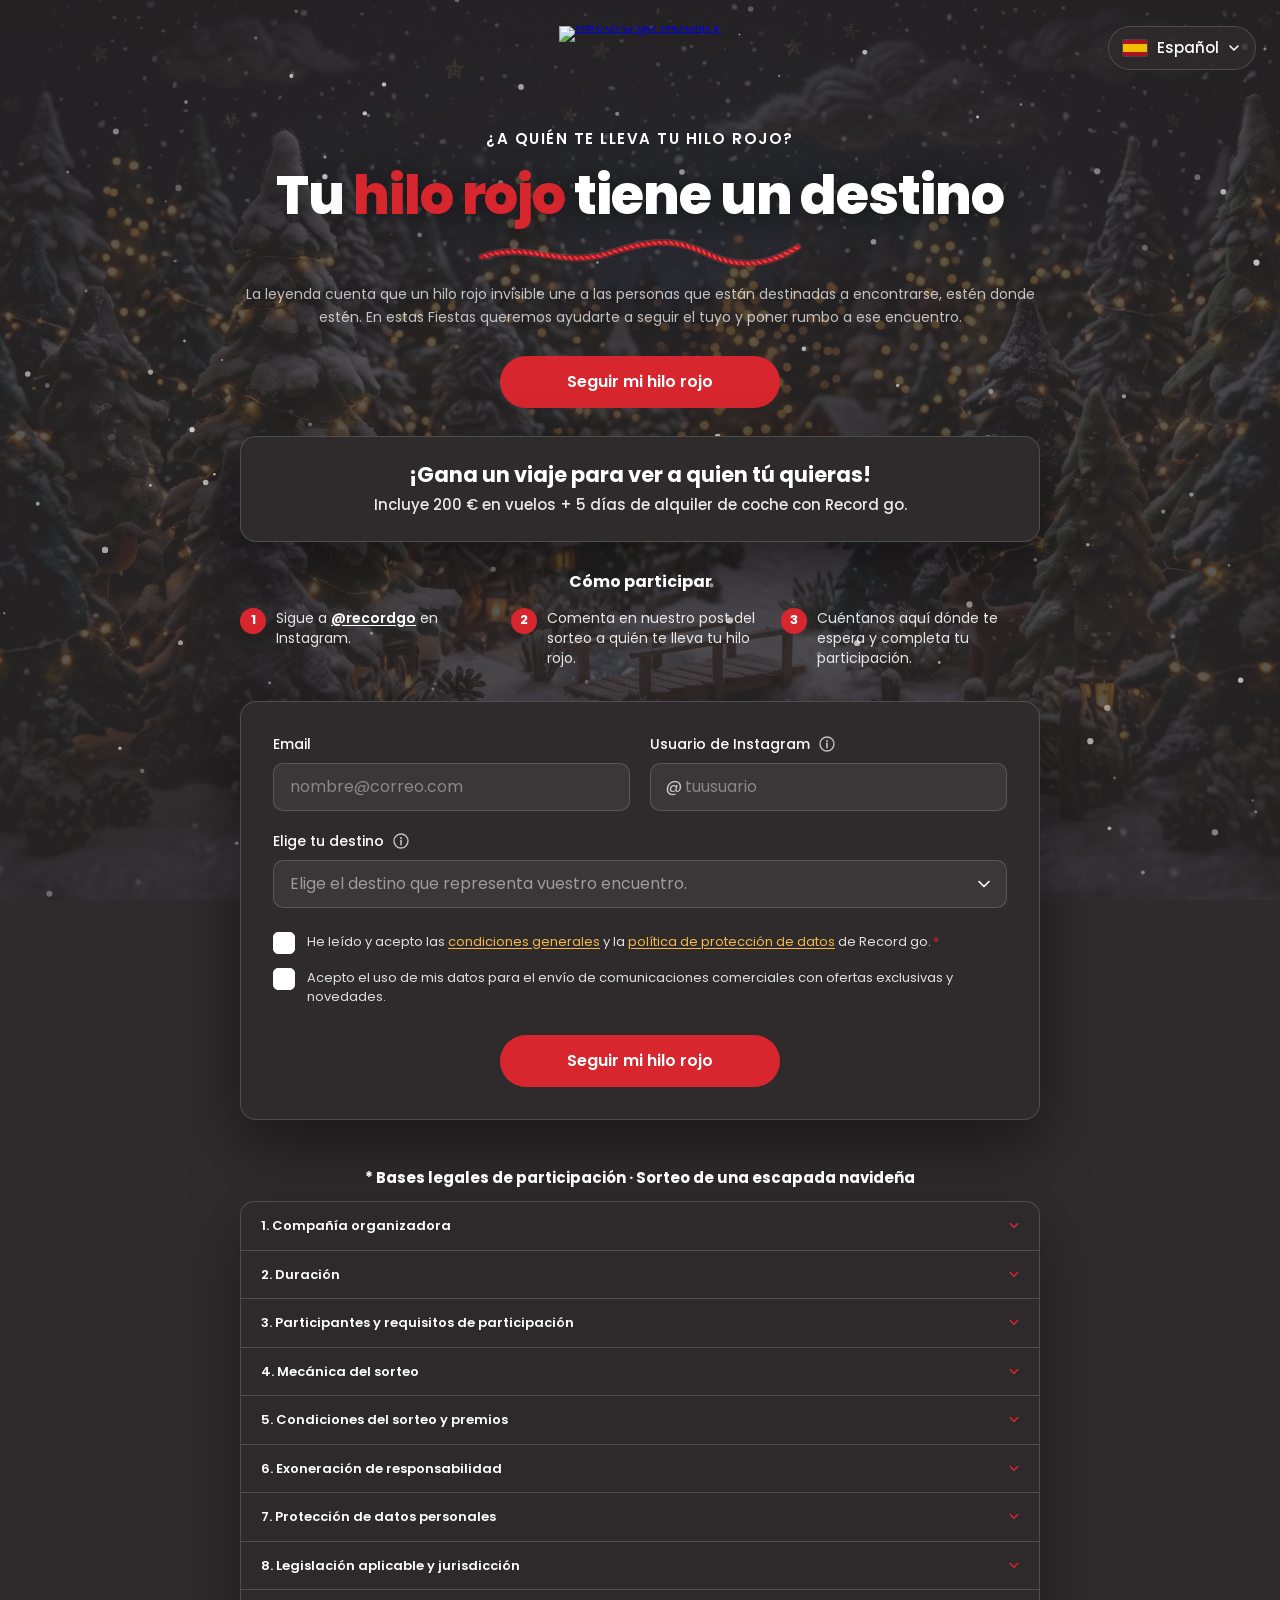
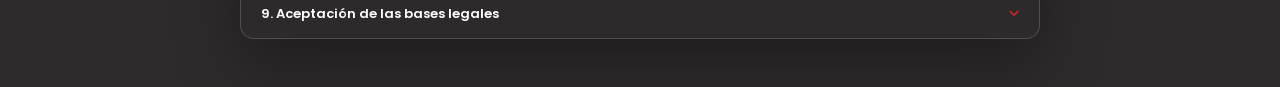
==== navidad/index.html @ 1f407e9f "Málaga, Palma, Milán, Olbia y Oporto: tres bloques con enlace al blog en cada uno Co-Authored-By: Cl" ====
<!doctype html>
<html lang="es">
<head>
  <meta charset="utf-8">
  <meta name="viewport" content="width=device-width, initial-scale=1">
  <title>Tu hilo rojo · Record go</title>
  <meta name="description" content="Selecciona el destino al que irías con tu hilo rojo y entra en el sorteo de una escapada navideña.">
  <link rel="preconnect" href="https://fonts.googleapis.com">
  <link rel="preconnect" href="https://fonts.gstatic.com" crossorigin>
  <link href="https://fonts.googleapis.com/css2?family=Poppins:wght@400;500;600;700;800&display=swap" rel="stylesheet">
  <style>
    :root {
      --bg: #2F2B2C;
      --panel: #2F2B2C;
      --text: #FFFFFF;
      --muted: rgba(255, 255, 255, 0.72);
      --line: rgba(255, 255, 255, 0.16);
      --field: rgba(255, 255, 255, 0.06);
      --red: #D7262E;
      --red-hover: #B91F26;
      --error: #FF8A8F;
      --gold: #F2B84B;
      --page: 800px;   /* mismo ancho para todos los bloques */
    }

    * { box-sizing: border-box; }

    html, body { margin: 0; min-height: 100%; }

    body {
      background: var(--bg);
      color: var(--text);
      font-family: "Poppins", system-ui, -apple-system, "Segoe UI", sans-serif;
      font-size: 16px;
      line-height: 1.5;
      -webkit-font-smoothing: antialiased;
    }

    /* Fondo: gris oscuro + foto al 22% */
    .bg {
      position: fixed;
      inset: 0;
      z-index: 0;
      background: url("img/fondo-navidad.jpg") center / cover no-repeat;
      opacity: 0.22;
      pointer-events: none;
      transition: opacity .6s ease;
    }

    /* En la pantalla de destino el fondo baja al 20% */
    body.is-destino .bg { opacity: 0.2; }

    /* Nieve cayendo sobre el fondo (por detrás del contenido) */
    .snowfall {
      position: fixed;
      inset: 0;
      z-index: 0;
      width: 100%;
      height: 100%;
      pointer-events: none;
    }

    /* ---------- Cabecera: logo + idiomas ---------- */
    .topbar {
      position: absolute;
      top: 0;
      left: 0;
      right: 0;
      z-index: 10;
      display: flex;
      align-items: center;
      justify-content: center;
      height: 96px;
      padding: 0 24px;
    }

    .logo { display: block; line-height: 0; }
    .logo img { display: block; height: 44px; width: auto; }

    .lang {
      position: absolute;
      right: 24px;
      top: 50%;
      transform: translateY(-50%);
    }

    .lang-btn {
      display: flex;
      align-items: center;
      gap: 10px;
      height: 44px;
      padding: 0 16px 0 14px;
      font: inherit;
      font-size: 15px;
      font-weight: 500;
      color: var(--text);
      background: rgba(47, 43, 44, 0.85);
      border: 1px solid var(--line);
      border-radius: 999px;
      cursor: pointer;
      transition: border-color .15s ease;
    }

    .lang-btn:hover { border-color: rgba(255, 255, 255, 0.4); }
    .lang-btn:focus-visible { outline: 2px solid #fff; outline-offset: 2px; }

    .lang-btn .caret {
      width: 10px;
      height: 6px;
      transition: transform .15s ease;
    }

    .lang-btn[aria-expanded="true"] .caret { transform: rotate(180deg); }

    .flag {
      display: block;
      width: 24px;
      height: 16px;
      border-radius: 2px;
      flex: none;
      box-shadow: 0 0 0 1px rgba(255, 255, 255, 0.12);
    }

    .lang-list {
      position: absolute;
      right: 0;
      top: calc(100% + 8px);
      min-width: 200px;
      margin: 0;
      padding: 6px;
      list-style: none;
      background: var(--panel);
      border: 1px solid var(--line);
      border-radius: 12px;
      box-shadow: 0 16px 40px rgba(0, 0, 0, 0.5);
      opacity: 0;
      transform: translateY(-4px);
      visibility: hidden;
      transition: opacity .15s ease, transform .15s ease, visibility 0s linear .15s;
    }

    .lang-list.is-open {
      opacity: 1;
      transform: none;
      visibility: visible;
      transition: opacity .15s ease, transform .15s ease;
    }

    .lang-list li {
      display: flex;
      align-items: center;
      gap: 12px;
      padding: 10px 12px;
      font-size: 15px;
      border-radius: 8px;
      cursor: pointer;
    }

    .lang-list li:hover,
    .lang-list li.is-active { background: rgba(255, 255, 255, 0.08); }

    .lang-list li[aria-selected="true"] { font-weight: 600; }

    /* ---------- Pantallas ---------- */
    .screen {
      position: relative;
      z-index: 1;
      min-height: 100vh;
      min-height: 100dvh;
      display: flex;
      flex-direction: column;
      align-items: center;
      justify-content: center;
      padding: 128px 16px 48px;
    }

    .screen[hidden] { display: none; }

    .intro {
      max-width: var(--page);
      text-align: center;
      margin-bottom: 28px;
    }

    .eyebrow {
      display: block;
      margin: 0 0 16px;
      font-size: 13px;
      font-weight: 600;
      letter-spacing: 0.12em;
      text-transform: uppercase;
      color: var(--muted);
      text-align: center;
    }

    /* Antetítulo */
    .kicker { font-size: 15px; color: #fff; letter-spacing: 0.1em; }

    h1 {
      margin: 0;
      font-weight: 800;
      font-size: clamp(32px, 6vw, 54px);
      line-height: 1.05;
      letter-spacing: -0.02em;
      text-shadow: 0 2px 24px rgba(0, 0, 0, 0.45);
    }

    h1 em {
      font-style: normal;
      color: var(--red);
    }

    /* Hilo rojo bajo el título */
    .thread {
      display: block;
      width: min(320px, 70%);
      height: 28px;
      margin: 16px auto 0;
      overflow: visible;
    }

    .thread .reveal {
      fill: none;
      stroke: #fff;
      stroke-width: 16;
      stroke-linecap: round;
      stroke-dasharray: 420;
      stroke-dashoffset: 420;
      animation: draw 1.6s cubic-bezier(.6, 0, .2, 1) .3s forwards;
    }

    /* Hilo de lana: capas de la misma línea (sombra, pelusa, hebra, torsión y brillo) */
    .wool use, .wool path { fill: none; stroke-linecap: round; stroke-linejoin: round; }
    .wool .w-shadow { stroke: rgba(0, 0, 0, 0.28); }
    .wool .w-fuzz { stroke: rgba(240, 96, 103, 0.28); }
    .wool .w-base { stroke: #8C161D; }
    .wool .w-core { stroke: #D7262E; }
    .wool .w-ply { stroke: #9A1920; }
    .wool .w-ply-light { stroke: #F4676E; }

    .thread .w-shadow { stroke-width: 5; transform: translateY(1.5px); }
    .thread .w-fuzz { stroke-width: 7.5; stroke-dasharray: .7 1.6; }
    .thread .w-base { stroke-width: 4.6; }
    .thread .w-core { stroke-width: 3.4; }
    .thread .w-ply { stroke-width: 1.1; }
    .thread .w-ply-light { stroke-width: .8; }

    @keyframes draw { to { stroke-dashoffset: 0; } }

    .subtitle {
      margin: 16px auto 0;
      max-width: none;
      font-size: 14px;
      line-height: 1.6;
      color: var(--muted);
      text-shadow: 0 1px 12px rgba(0, 0, 0, 0.5);
    }

    /* Premios y pasos */
    .promo {
      width: 100%;
      max-width: var(--page);
      margin: 0 auto 32px;
      text-align: center;
    }

    .promo-lead {
      margin: 0 0 6px;
      font-size: 21px;
      font-weight: 700;
      line-height: 1.3;
      text-shadow: 0 2px 16px rgba(0, 0, 0, 0.5);
    }

    .btn.btn-top { width: max-content; margin: 0 auto 28px; }

    /* Recuadro del premio: mismo estilo que el formulario */
    .prize-box {
      padding: 24px 32px;
      background: var(--panel);
      border: 1px solid var(--line);
      border-radius: 16px;
      box-shadow: 0 24px 64px rgba(0, 0, 0, 0.45);
    }

    .prize-box .promo-lead { text-shadow: none; }

    .promo-sub {
      margin: 0;
      font-size: 15px;
      font-weight: 500;
      color: rgba(255, 255, 255, 0.9);
    }

    .steps-title {
      margin: 28px 0 14px;
      font-size: 16px;
      font-weight: 700;
    }

    .steps {
      display: grid;
      grid-template-columns: repeat(3, 1fr);
      gap: 12px;
      margin: 0;
      padding: 0;
      list-style: none;
      counter-reset: step;
    }

    .steps li {
      display: flex;
      align-items: flex-start;
      gap: 10px;
      font-size: 14px;
      line-height: 1.45;
      text-align: left;
      color: rgba(255, 255, 255, 0.88);
      counter-increment: step;
    }

    .steps li::before {
      content: counter(step);
      flex: none;
      display: grid;
      place-items: center;
      width: 26px;
      height: 26px;
      font-size: 13px;
      font-weight: 700;
      color: #fff;
      background: var(--red);
      border-radius: 50%;
    }

    .steps a { color: #fff; font-weight: 600; text-decoration: underline; text-underline-offset: 2px; }

    /* Bloque del formulario */
    .card {
      scroll-margin-top: 24px;
      width: 100%;
      max-width: var(--page);
      background: var(--panel);
      border: 1px solid var(--line);
      border-radius: 16px;
      padding: 32px;
      box-shadow: 0 24px 64px rgba(0, 0, 0, 0.45);
    }

    .field + .field, .field-row + .field { margin-top: 20px; }
    .field-row { display: grid; grid-template-columns: 1fr 1fr; gap: 20px; }
    .field-row .field { margin-top: 0; }

    label {
      display: block;
      margin-bottom: 8px;
      font-size: 14px;
      font-weight: 500;
    }

    .control { position: relative; }

    .prefix {
      position: absolute;
      left: 16px;
      top: 50%;
      transform: translateY(-50%);
      color: var(--muted);
      pointer-events: none;
    }

    input, select {
      width: 100%;
      height: 48px;
      padding: 0 16px;
      font: inherit;
      color: var(--text);
      background: var(--field);
      border: 1px solid var(--line);
      border-radius: 10px;
      outline: none;
      transition: border-color .15s ease, box-shadow .15s ease;
      appearance: none;
      -webkit-appearance: none;
    }

    input.has-prefix { padding-left: 34px; }

    input::placeholder { color: rgba(255, 255, 255, 0.4); }

    input:focus, select:focus {
      border-color: var(--red);
      box-shadow: 0 0 0 3px rgba(215, 38, 46, 0.3);
    }

    select {
      padding-right: 44px;
      cursor: pointer;
      background-image: url("data:image/svg+xml,%3Csvg xmlns='http://www.w3.org/2000/svg' width='12' height='8' viewBox='0 0 12 8'%3E%3Cpath d='M1 1.5l5 5 5-5' fill='none' stroke='%23fff' stroke-width='1.6' stroke-linecap='round' stroke-linejoin='round'/%3E%3C/svg%3E");
      background-repeat: no-repeat;
      background-position: right 16px center;
    }

    select:invalid { color: rgba(255, 255, 255, 0.5); }
    select option, select optgroup { color: #1d1a1b; background: #fff; }

    .field.is-invalid input,
    .field.is-invalid select { border-color: var(--error); }

    /* Etiqueta con icono de información y su pequeño pop-up */
    .label-row {
      position: relative;
      display: flex;
      align-items: center;
      gap: 6px;
      margin-bottom: 8px;
    }

    .label-row label { margin: 0; }

    .info-btn {
      display: inline-grid;
      place-items: center;
      width: 21px;
      height: 21px;
      padding: 0;
      color: rgba(255, 255, 255, 0.7);
      background: none;
      border: 0;
      border-radius: 50%;
      cursor: pointer;
    }

    .info-btn svg { width: 16px; height: 16px; }
    .info-btn:hover, .info-btn[aria-expanded="true"] { color: #fff; }
    .info-btn:focus-visible { outline: 2px solid #fff; outline-offset: 1px; }

    .hint {
      position: absolute;
      left: 0;
      top: calc(100% + 8px);
      z-index: 5;
      width: max-content;
      max-width: min(300px, 100%);
      margin: 0;
      padding: 10px 12px;
      font-size: 13px;
      font-weight: 400;
      line-height: 1.45;
      color: #1d1a1b;
      background: #fff;
      border-radius: 10px;
      box-shadow: 0 10px 28px rgba(0, 0, 0, 0.4);
    }

    .hint::before {
      content: "";
      position: absolute;
      top: -5px;
      left: var(--arrow, 20px);
      width: 10px;
      height: 10px;
      background: #fff;
      transform: rotate(45deg);
    }

    .hint[hidden] { display: none; }

    .error {
      display: none;
      margin: 8px 0 0;
      font-size: 13px;
      color: var(--error);
    }

    .field.is-invalid .error { display: block; }

    .btn {
      display: flex;
      align-items: center;
      justify-content: center;
      gap: 8px;
      width: auto;
      min-width: 280px;
      height: 52px;
      margin: 28px auto 0;
      padding: 0 40px;
      text-decoration: none;
      font: inherit;
      font-weight: 600;
      color: #fff;
      background: var(--red);
      border: 0;
      border-radius: 999px;
      cursor: pointer;
      transition: background-color .15s ease;
    }

    .btn:hover { background: var(--red-hover); }
    .btn:focus-visible { outline: 2px solid #fff; outline-offset: 3px; }

    /* Casillas de aceptación */
    .checks { margin-top: 24px; }
    .check + .check { margin-top: 14px; }

    .check label {
      display: flex;
      align-items: flex-start;
      gap: 12px;
      margin: 0;
      font-size: 13px;
      font-weight: 400;
      line-height: 1.5;
      color: rgba(255, 255, 255, 0.85);
      cursor: pointer;
    }

    .check input {
      flex: none;
      width: 22px;
      height: 22px;
      margin: 0;
      padding: 0;
      background: #fff;
      border: 1px solid #fff;
      border-radius: 5px;
      cursor: pointer;
    }

    .check input:checked {
      background: #fff url("data:image/svg+xml,%3Csvg xmlns='http://www.w3.org/2000/svg' viewBox='0 0 16 16'%3E%3Cpath d='M3.5 8.5l3 3 6-7' fill='none' stroke='%23D7262E' stroke-width='2.2' stroke-linecap='round' stroke-linejoin='round'/%3E%3C/svg%3E") center / 16px no-repeat;
    }

    .check input:focus-visible { outline: 2px solid var(--red); outline-offset: 2px; box-shadow: none; }

    .check a { color: var(--gold); text-decoration: underline; text-underline-offset: 2px; }
    .check a:hover { color: #fff; }
    .req { color: var(--red); margin-left: 2px; }

    .check.is-invalid input { border-color: var(--error); box-shadow: 0 0 0 2px var(--error); }
    .check.is-invalid .error { display: block; margin-left: 34px; }

    /* ---------- Bases legales ---------- */
    .bases {
      width: 100%;
      max-width: var(--page);
      margin-top: 48px;
      scroll-margin-top: 24px;
    }

    .bases h2 {
      margin: 0 0 14px;
      font-size: 15px;
      font-weight: 700;
      line-height: 1.3;
      color: #fff;
      text-align: center;
    }

    .accordion {
      background: rgba(47, 43, 44, 0.92);
      border: 1px solid var(--line);
      border-radius: 14px;
      overflow: hidden;
      box-shadow: 0 24px 64px rgba(0, 0, 0, 0.35);
    }

    .accordion details + details { border-top: 1px solid var(--line); }

    .accordion summary {
      display: flex;
      align-items: center;
      justify-content: space-between;
      gap: 16px;
      padding: 14px 20px;
      font-size: 13px;
      font-weight: 600;
      cursor: pointer;
      list-style: none;
    }

    .accordion summary::-webkit-details-marker { display: none; }
    .accordion summary:hover { background: rgba(255, 255, 255, 0.03); }
    .accordion summary:focus-visible { outline: 2px solid #fff; outline-offset: -4px; }

    .accordion .chev {
      flex: none;
      width: 10px;
      height: 7px;
      transition: transform .2s ease;
    }

    .accordion details[open] .chev { transform: rotate(180deg); }

    .accordion .panel {
      padding: 0 20px 16px;
      font-size: 12px;
      line-height: 1.6;
      color: var(--muted);
    }

    /* ---------- Pantalla 2 · Destino ---------- */
    .destino { justify-content: flex-start; }

    .destino-inner {
      width: 100%;
      max-width: var(--page);
      display: flex;
      flex-direction: column;
      align-items: center;
    }

    .destino h2 {
      margin: 0;
      font-size: clamp(32px, 6vw, 56px);
      font-weight: 800;
      line-height: 1.05;
      letter-spacing: -0.02em;
      text-align: center;
    }

    .destino h2 em { font-style: normal; color: var(--red); }

    /* Marco negro del plano */
    .map-frame {
      position: relative;
      width: 100%;
      margin-top: 32px;
      padding: 14px;
      background: #000;
      border-radius: 20px;
      box-shadow: 0 30px 80px rgba(0, 0, 0, 0.6), 0 0 0 1px rgba(255, 255, 255, 0.06);
    }

    .map {
      display: block;
      width: 100%;
      height: auto;
      border-radius: 8px;
      background: #1c1a1b;
      touch-action: none;
      user-select: none;
      -webkit-user-select: none;
    }

    .map-stage { position: relative; }

    /* Puntos de interés sobre el plano */
    .hotspots { position: absolute; inset: 0; pointer-events: none; overflow: hidden; border-radius: 8px; }

    .hotspot { position: absolute; left: 0; top: 0; width: 0; height: 0; }
    .hotspot[hidden] { display: none; }

    .hs-dot {
      position: absolute;
      left: -12px;
      top: -12px;
      width: 24px;
      height: 24px;
      padding: 0;
      border: 3px solid #fff;
      border-radius: 50%;
      background: var(--red);
      box-shadow: 0 2px 8px rgba(0, 0, 0, 0.4);
      cursor: pointer;
      pointer-events: auto;
    }

    .hs-dot::after {
      content: "";
      position: absolute;
      inset: -3px;
      border-radius: 50%;
      border: 2px solid var(--red);
      animation: pulse 1.8s ease-out infinite;
    }

    @keyframes pulse { from { transform: scale(1); opacity: .9; } to { transform: scale(2.2); opacity: 0; } }

    .hs-dot:focus-visible { outline: 2px solid #fff; outline-offset: 3px; }

    .hs-card {
      position: absolute;
      right: 22px;
      bottom: 4px;
      width: 140px;
      padding: 10px 10px 11px;
      text-align: center;
      color: #1d1a1b;
      background: #fff;
      border-radius: 12px;
      box-shadow: 0 12px 32px rgba(0, 0, 0, 0.35);
      pointer-events: auto;
      transform-origin: 100% 100%;
      transition: opacity .2s ease, transform .2s ease, visibility 0s;
    }

    .hotspot:not(.is-open) .hs-card {
      opacity: 0;
      transform: scale(.92);
      visibility: hidden;
      transition: opacity .15s ease, transform .15s ease, visibility 0s linear .15s;
    }

    /* Si no cabe arriba o a la izquierda, la tarjeta se abre hacia abajo o a la derecha */
    .hotspot.below .hs-card { bottom: auto; top: 4px; transform-origin: 100% 0; }
    .hotspot.right .hs-card { right: auto; left: 22px; transform-origin: 0 100%; }
    .hotspot.below.right .hs-card { transform-origin: 0 0; }

    .hs-card h3 { margin: 0; font-size: 11.5px; font-weight: 600; line-height: 1.35; }

    .hs-link {
      display: inline-flex;
      align-items: center;
      justify-content: center;
      min-height: 26px;
      margin-top: 8px;
      padding: 0 13px;
      font-size: 11px;
      font-weight: 600;
      color: #fff;
      text-decoration: none;
      background: var(--red);
      border-radius: 999px;
      transition: background-color .15s ease;
    }

    .hs-link:hover { background: var(--red-hover); }
    .hs-link:focus-visible { outline: 2px solid var(--red); outline-offset: 2px; }

    .map .car { cursor: grab; }
    .map.is-dragging .car { cursor: grabbing; }

    /* Botón de pausa sobre la esquina del plano */
    .map-controls {
      position: absolute;
      right: 26px;
      bottom: 26px;
      z-index: 2;
    }

    .map-controls .icon-btn { background: rgba(0, 0, 0, 0.55); border-color: rgba(255, 255, 255, 0.3); }
    .map-controls .icon-btn:hover { background: rgba(0, 0, 0, 0.75); }

    .icon-btn {
      display: inline-flex;
      align-items: center;
      justify-content: center;
      width: 36px;
      height: 36px;
      flex: none;
      color: #fff;
      background: rgba(255, 255, 255, 0.08);
      border: 1px solid rgba(255, 255, 255, 0.16);
      border-radius: 999px;
      cursor: pointer;
      transition: background-color .15s ease;
    }

    .icon-btn:hover { background: rgba(255, 255, 255, 0.16); }
    .icon-btn:focus-visible { outline: 2px solid #fff; outline-offset: 2px; }
    .icon-btn svg { width: 14px; height: 14px; }
    .icon-btn .i-play { display: none; }
    .icon-btn[aria-pressed="true"] .i-play { display: block; }
    .icon-btn[aria-pressed="true"] .i-pause { display: none; }

    .registered {
      display: flex;
      align-items: center;
      justify-content: center;
      gap: 12px;
      margin-top: 32px;
      text-align: left;
    }

    .registered-icon { width: 28px; height: 28px; flex: none; }

    .destino .registered p {
      margin: 0;
      font-size: 18px;
      font-weight: 600;
      color: var(--text);
      text-align: left;
    }

    .btn-web {
      display: inline-flex;
      align-items: center;
      justify-content: center;
      min-height: 52px;
      margin-top: 20px;
      padding: 0 32px;
      font-weight: 600;
      color: #fff;
      text-decoration: none;
      background: #CF2D30;
      border-radius: 999px;
      transition: background-color .15s ease;
    }

    .btn-web:hover { background: #B4252A; }
    .btn-web:focus-visible { outline: 2px solid #fff; outline-offset: 3px; }

    .fade-in { animation: fade .4s ease both; }
    @keyframes fade { from { opacity: 0; transform: translateY(8px); } to { opacity: 1; transform: none; } }

    @media (max-width: 640px) {
      .topbar { justify-content: flex-start; height: 72px; padding: 0 16px; }
      .logo img { height: 32px; }
      .lang { right: 16px; }
      .lang-btn { height: 40px; padding: 0 12px; gap: 8px; }
      .lang-btn .lang-name { display: none; }
      .lang-btn .lang-code { display: inline; }
      .screen { padding: 104px 16px 32px; }
      .card { padding: 24px 20px; }
      .subtitle { font-size: 13px; }
      .field-row { grid-template-columns: 1fr; }
      .promo-lead { font-size: 18px; }
      .promo-sub { font-size: 14px; }
      .prize-box { padding: 20px; }
      .steps { grid-template-columns: 1fr; }
      .bases { margin-top: 36px; }
      .bases h2 { font-size: 14px; }
      .accordion summary { padding: 13px 16px; }
      .accordion .panel { padding: 0 16px 14px; }
      .map-frame { margin-top: 24px; padding: 8px; border-radius: 14px; }
      .hs-card { width: 128px; padding: 9px; border-radius: 10px; right: 18px; }
      .hs-card h3 { font-size: 11px; }
      .hs-link { min-height: 25px; margin-top: 7px; padding: 0 11px; font-size: 11px; }
      .hs-dot { left: -10px; top: -10px; width: 20px; height: 20px; }
      .map { border-radius: 6px; }
      .map-controls { right: 16px; bottom: 16px; }
    }

    .lang-code { display: none; font-size: 14px; font-weight: 600; text-transform: uppercase; }

    @media (prefers-reduced-motion: reduce) {
      .thread .reveal { animation: none; stroke-dashoffset: 0; }
      .fade-in { animation: none; }
      .lang-list, .lang-list.is-open { transition: none; }
      .hs-dot::after { animation: none; }
    }
  </style>
</head>
<body>
  <div class="bg" aria-hidden="true"></div>
  <canvas class="snowfall" id="snowfall" aria-hidden="true"></canvas>

  <!-- Banderas (se reutilizan con <use>) -->
  <svg width="0" height="0" style="position:absolute" aria-hidden="true">
    <defs>
      <!-- Lana: bordes con pelusa -->
      <filter id="wool-fuzz" x="-5%" y="-30%" width="110%" height="160%">
        <feTurbulence type="fractalNoise" baseFrequency="1.2" numOctaves="2" seed="4" result="n"/>
        <feDisplacementMap in="SourceGraphic" in2="n" scale="1.6" xChannelSelector="R" yChannelSelector="G"/>
      </filter>
      <!-- Lana para el coche: pelusa en el borde + grano de fibra -->
      <filter id="wool-knit" x="-15%" y="-25%" width="130%" height="150%">
        <feTurbulence type="fractalNoise" baseFrequency=".9" numOctaves="3" seed="7" result="n"/>
        <feDisplacementMap in="SourceGraphic" in2="n" scale="4.5" xChannelSelector="R" yChannelSelector="G" result="d"/>
        <feColorMatrix in="n" type="matrix" values=".25 .25 .25 0 .66  .25 .25 .25 0 .66  .25 .25 .25 0 .66  0 0 0 0 1" result="g"/>
        <feBlend in="d" in2="g" mode="multiply" result="m"/>
        <feComposite in="m" in2="d" operator="in"/>
      </filter>
      <!-- Punto de media -->
      <pattern id="knit" width="5" height="4" patternUnits="userSpaceOnUse">
        <path d="M0 0 L2.5 3.2 L5 0" fill="none" stroke="rgba(0,0,0,.24)" stroke-width="1"/>
      </pattern>
      <symbol id="flag-es" viewBox="0 0 24 16"><rect width="24" height="16" fill="#AA151B"/><rect y="4" width="24" height="8" fill="#F1BF00"/></symbol>
      <symbol id="flag-en" viewBox="0 0 60 40">
        <clipPath id="uk-clip"><rect width="60" height="40"/></clipPath>
        <g clip-path="url(#uk-clip)">
          <rect width="60" height="40" fill="#012169"/>
          <path d="M0 0L60 40M60 0L0 40" stroke="#fff" stroke-width="8"/>
          <path d="M0 0L60 40M60 0L0 40" stroke="#C8102E" stroke-width="3"/>
          <path d="M30 0V40M0 20H60" stroke="#fff" stroke-width="12"/>
          <path d="M30 0V40M0 20H60" stroke="#C8102E" stroke-width="7"/>
        </g>
      </symbol>
      <symbol id="flag-de" viewBox="0 0 24 16"><rect width="24" height="16" fill="#FFCE00"/><rect width="24" height="10.67" fill="#DD0000"/><rect width="24" height="5.33" fill="#000"/></symbol>
      <symbol id="flag-fr" viewBox="0 0 24 16"><rect width="24" height="16" fill="#EF4135"/><rect width="16" height="16" fill="#fff"/><rect width="8" height="16" fill="#0055A4"/></symbol>
      <symbol id="flag-ca" viewBox="0 0 24 18"><rect width="24" height="18" fill="#FCDD09"/><g fill="#DA121A"><rect y="2" width="24" height="2"/><rect y="6" width="24" height="2"/><rect y="10" width="24" height="2"/><rect y="14" width="24" height="2"/></g></symbol>
      <symbol id="flag-it" viewBox="0 0 24 16"><rect width="24" height="16" fill="#CE2B37"/><rect width="16" height="16" fill="#fff"/><rect width="8" height="16" fill="#009246"/></symbol>
      <symbol id="flag-pt" viewBox="0 0 24 16"><rect width="24" height="16" fill="#DA291C"/><rect width="9.6" height="16" fill="#046A38"/><circle cx="9.6" cy="8" r="3.6" fill="#FFE900"/><path d="M8 6.2h3.2v2.6a1.6 1.6 0 0 1-3.2 0z" fill="#DA291C" stroke="#fff" stroke-width=".5"/></symbol>
      <symbol id="flag-el" viewBox="0 0 27 18">
        <rect width="27" height="18" fill="#0D5EAF"/>
        <g fill="#fff"><rect y="2" width="27" height="2"/><rect y="6" width="27" height="2"/><rect y="10" width="27" height="2"/><rect y="14" width="27" height="2"/></g>
        <rect width="10" height="10" fill="#0D5EAF"/>
        <rect x="4" width="2" height="10" fill="#fff"/><rect y="4" width="10" height="2" fill="#fff"/>
      </symbol>
    </defs>
  </svg>

  <!-- CABECERA -->
  <header class="topbar">
    <a class="logo" href="https://www.recordrentacar.com/" target="_blank" rel="noopener">
      <img src="https://www.recordrentacar.com/images/layouts/recordGoMobility.svg" alt="Record go Mobility">
    </a>

    <div class="lang" id="lang">
      <button class="lang-btn" id="lang-btn" type="button" aria-haspopup="listbox" aria-expanded="false" aria-controls="lang-list" aria-label="Idioma: Español">
        <svg class="flag" aria-hidden="true"><use href="#flag-es"></use></svg>
        <span class="lang-name">Español</span>
        <span class="lang-code">ES</span>
        <svg class="caret" viewBox="0 0 10 6" aria-hidden="true"><path d="M1 1l4 4 4-4" fill="none" stroke="#fff" stroke-width="1.6" stroke-linecap="round" stroke-linejoin="round"/></svg>
      </button>
      <ul class="lang-list" id="lang-list" role="listbox" tabindex="-1" aria-label="Idioma"></ul>
    </div>
  </header>

  <!-- PANTALLA 1 · Formulario -->
  <main class="screen" id="screen-form">
    <div class="intro">
      <p class="eyebrow kicker" data-i18n="kicker">¿A quién te lleva tu hilo rojo?</p>
      <h1><span data-i18n="titleA">Tu</span> <em data-i18n="titleB">hilo rojo</em> <span data-i18n="titleC">tiene un destino</span></h1>
      <svg class="thread" viewBox="0 0 320 28" aria-hidden="true">
        <defs>
          <path id="title-thread" d="M2 18 C 50 2, 80 30, 130 14 S 200 2, 230 16 S 290 26, 318 8"/>
          <mask id="title-reveal" maskUnits="userSpaceOnUse" x="-20" y="-20" width="360" height="68">
            <path class="reveal" d="M2 18 C 50 2, 80 30, 130 14 S 200 2, 230 16 S 290 26, 318 8"/>
          </mask>
        </defs>
        <g class="wool" mask="url(#title-reveal)" filter="url(#wool-fuzz)">
          <use href="#title-thread" class="w-shadow"/>
          <use href="#title-thread" class="w-fuzz"/>
          <use href="#title-thread" class="w-base"/>
          <use href="#title-thread" class="w-core"/>
          <path class="w-ply" id="title-ply"/>
          <path class="w-ply-light" id="title-ply-light"/>
        </g>
      </svg>
      <p class="subtitle" data-i18n="subtitle">La leyenda cuenta que un hilo rojo invisible une a las personas que están destinadas a encontrarse, estén donde estén. En estas Fiestas queremos ayudarte a seguir el tuyo y poner rumbo a ese encuentro.</p>
    </div>

    <!-- Premios y cómo participar -->
    <section class="promo" aria-labelledby="promo-lead">
      <a class="btn btn-top" href="#form" id="go-form" data-i18n="cta">Seguir mi hilo rojo</a>

      <div class="prize-box">
        <p class="promo-lead" id="promo-lead" data-i18n="lead">¡Gana un viaje para ver a quien tú quieras!</p>
        <p class="promo-sub" data-i18n="prizes">Incluye 200 € en vuelos + 5 días de alquiler de coche con Record go.</p>
      </div>

      <h2 class="steps-title" data-i18n="howTitle">Cómo participar</h2>
      <ol class="steps">
        <li><span id="step1">Sigue a <a href="https://www.instagram.com/recordgo/" target="_blank" rel="noopener">@recordgo</a> en Instagram.</span></li>
        <li><span data-i18n="step2">Comenta en nuestro post del sorteo a quién te lleva tu hilo rojo.</span></li>
        <li><span data-i18n="step3">Cuéntanos aquí dónde te espera y completa tu participación.</span></li>
      </ol>
    </section>

    <form class="card" id="form" novalidate>
      <div class="field-row">
      <div class="field" data-field="email">
        <label for="email" data-i18n="emailLabel">Email</label>
        <div class="control">
          <input id="email" name="email" type="email" autocomplete="email" inputmode="email" placeholder="nombre@correo.com" data-i18n-ph="emailPh" required>
        </div>
        <p class="error" id="email-error" data-i18n="emailError">Introduce un email válido para poder avisarte si ganas.</p>
      </div>

      <div class="field" data-field="instagram">
        <div class="label-row">
          <label for="instagram" data-i18n="igLabel">Usuario de Instagram</label>
          <button class="info-btn" type="button" aria-expanded="false" aria-controls="instagram-hint" data-i18n-aria="moreInfo" aria-label="Más información"><svg viewBox="0 0 16 16" aria-hidden="true"><circle cx="8" cy="8" r="7" fill="none" stroke="currentColor" stroke-width="1.4"/><circle cx="8" cy="4.9" r="1" fill="currentColor"/><path d="M8 7.3v4.4" stroke="currentColor" stroke-width="1.6" stroke-linecap="round"/></svg></button>
          <p class="hint" id="instagram-hint" hidden data-i18n="igHint">El mismo usuario con el que has comentado en el post del sorteo.</p>
        </div>
        <div class="control">
          <span class="prefix" aria-hidden="true">@</span>
          <input class="has-prefix" id="instagram" aria-describedby="instagram-hint" name="instagram" type="text" autocomplete="username" autocapitalize="off" spellcheck="false" placeholder="tuusuario" data-i18n-ph="igPh" required>
        </div>
        <p class="error" id="instagram-error" data-i18n="igError">Añade tu usuario de Instagram para que podamos encontrar tu comentario.</p>
      </div>

      </div>

      <div class="field" data-field="destino">
        <div class="label-row">
          <label for="destino" data-i18n="destLabel">Elige tu destino</label>
          <button class="info-btn" type="button" aria-expanded="false" aria-controls="destino-hint" data-i18n-aria="moreInfo" aria-label="Más información"><svg viewBox="0 0 16 16" aria-hidden="true"><circle cx="8" cy="8" r="7" fill="none" stroke="currentColor" stroke-width="1.4"/><circle cx="8" cy="4.9" r="1" fill="currentColor"/><path d="M8 7.3v4.4" stroke="currentColor" stroke-width="1.6" stroke-linecap="round"/></svg></button>
          <p class="hint" id="destino-hint" hidden>Elige el destino que representa vuestro encuentro. El premio podrás utilizarlo para viajar a cualquier lugar.</p>
        </div>
        <div class="control">
          <select id="destino" aria-describedby="destino-hint" name="destino" required>
            <option value="" disabled selected id="destino-ph">Elige el destino que representa vuestro encuentro.</option>
            <optgroup label="España" data-i18n-label="es">
              <option value="alicante">Alicante</option>
              <option value="barcelona">Barcelona</option>
              <option value="bilbao">Bilbao</option>
              <option value="castellon">Castellón</option>
              <option value="ibiza">Ibiza</option>
              <option value="madrid">Madrid</option>
              <option value="malaga">Málaga</option>
              <option value="palma">Palma</option>
              <option value="sevilla">Sevilla</option>
              <option value="valencia">Valencia</option>
              <option value="fuerteventura">Fuerteventura</option>
              <option value="gran-canaria">Gran Canaria</option>
              <option value="lanzarote">Lanzarote</option>
              <option value="tenerife">Tenerife</option>
            </optgroup>
            <optgroup label="Portugal" data-i18n-label="pt">
              <option value="lisboa">Lisboa</option>
              <option value="oporto">Oporto</option>
              <option value="faro">Faro</option>
            </optgroup>
            <optgroup label="Grecia" data-i18n-label="gr">
              <option value="atenas">Atenas</option>
              <option value="rodas">Rodas</option>
              <option value="salonica">Salónica</option>
              <option value="zakynthos">Zakynthos</option>
            </optgroup>
            <optgroup label="Italia" data-i18n-label="it">
              <option value="bari">Bari</option>
              <option value="bolonia">Bolonia</option>
              <option value="cagliari">Cagliari</option>
              <option value="catania">Catania</option>
              <option value="olbia">Olbia</option>
              <option value="palermo">Palermo</option>
              <option value="roma">Roma</option>
              <option value="milan">Milán</option>
              <option value="venecia">Venecia</option>
            </optgroup>
          </select>
        </div>
        <p class="error" id="destino-error" data-i18n="destError">Elige un destino para seguir tu hilo rojo.</p>
      </div>

      <div class="checks">
        <div class="check" data-field="terms">
          <label>
            <input type="checkbox" id="terms" name="terms" required>
            <span><span id="terms-text">He leído y acepto las <a href="#bases-legales" data-link="cg">condiciones generales</a> y la <a href="https://www.recordrentacar.com/es/privacity/" target="_blank" rel="noopener" data-link="pp">política de protección de datos</a> de Record go.</span><span class="req" aria-hidden="true">*</span></span>
          </label>
          <p class="error" id="terms-error" data-i18n="termsError">Para participar tienes que aceptar las condiciones generales y la política de protección de datos.</p>
        </div>
        <div class="check">
          <label>
            <input type="checkbox" id="marketing" name="marketing">
            <span data-i18n="marketing">Acepto el uso de mis datos para el envío de comunicaciones comerciales con ofertas exclusivas y novedades.</span>
          </label>
        </div>
      </div>

      <button class="btn" type="submit" data-i18n="cta">Seguir mi hilo rojo</button>
    </form>

    <!-- Bases legales (las "condiciones generales" de la casilla llevan aquí) -->
    <section class="bases" id="bases-legales" aria-labelledby="bases-title">
      <h2 id="bases-title" data-i18n="basesTitle">* Bases legales de participación · Sorteo de una escapada navideña</h2>
      <div class="accordion" id="bases-list"></div>
    </section>
  </main>

  <!-- PANTALLA 2 · Destino: plano con el coche y el hilo rojo -->
  <section class="screen destino" id="screen-destino" hidden>
    <div class="destino-inner fade-in">
      <p class="eyebrow" data-i18n="leadsTo">Tu hilo rojo te lleva a</p>
      <h2><em id="destino-nombre"></em></h2>

      <div class="map-frame">
        <div class="map-stage">
        <svg class="map" id="map" viewBox="0 0 1600 1000" role="img" aria-labelledby="map-title">
          <title id="map-title">Plano</title>
          <defs>
            <!-- Coche Record go en 3D (vista de tres cuartos), mirando a la derecha (+x).
                 El punto (0,0) es el centro del coche sobre la carretera. -->
            <symbol id="car-shape" viewBox="-60 -55 125 75" overflow="visible">
              <g transform="translate(-3 -11)">
                <!-- sombra -->
                <ellipse cx="3" cy="11" rx="60" ry="11" fill="url(#car-shadow)"/>
                <!-- ruedas del lado lejano -->
                <ellipse cx="-23" cy="5" rx="8" ry="9" fill="#1d191a"/>
                <ellipse cx="37" cy="5" rx="8" ry="9" fill="#1d191a"/>
                <!-- frontal -->
                <path d="M47 -14 L55 -22 Q57 -21 57 -16 L57 -4 Q57 0 54 2 L47 8 Z" fill="#ddd5d5"/>
                <path d="M49 -9 L55 -15 L55 -11 L49 -5 Z" fill="#FFE7A3"/>
                <path d="M48 1 L56 -6 L56 -3 L48 4 Z" fill="#2f2b2c"/>
                <!-- capó y maletero (superficie de arriba) -->
                <path d="M26 -15 L40 -15 Q46 -15 47 -14 L55 -22 Q53 -23 48 -23 L33 -23 Z" fill="#fdfbfb"/>
                <path d="M-44 -15 L-26 -15 L-19 -23 L-36 -23 Q-42 -23 -44 -15 Z" fill="#fdfbfb"/>
                <!-- lateral -->
                <path d="M-50 -2 Q-50 -14 -44 -15 L40 -15 Q47 -15 47 -8 L47 4 Q47 8 43 8 L-46 8 Q-50 8 -50 4 Z" fill="url(#car-side)"/>
                <rect x="-50" y="-6" width="97" height="5" fill="#D7262E"/>
                <rect x="-50" y="-13" width="3.5" height="5" rx="1" fill="#B91F26"/>
                <!-- cabina: ventanillas, parabrisas y techo -->
                <path d="M-26 -15 L-18 -31 L12 -31 L26 -15 Z" fill="#f4efef"/>
                <path d="M-22.5 -16.5 L-16.5 -29 L-3 -29 L-3 -16.5 Z" fill="url(#glass)"/>
                <path d="M0 -16.5 L0 -29 L10.5 -29 L21.5 -16.5 Z" fill="url(#glass)"/>
                <path d="M12 -31 L26 -15 L33 -23 L19 -39 Z" fill="#4a4144"/>
                <path d="M15 -31 L26 -18 L28 -20 L17 -33 Z" fill="rgba(255,255,255,.25)"/>
                <path d="M-18 -31 L12 -31 L19 -39 L-11 -39 Z" fill="#ffffff"/>
                <path d="M-15.5 -34 L14.5 -34 L16 -36 L-14 -36 Z" fill="#D7262E"/>
                <!-- ruedas del lado cercano -->
                <path d="M-42 8 A12 12 0 0 1 -18 8 Z" fill="#2a2425"/>
                <path d="M18 8 A12 12 0 0 1 42 8 Z" fill="#2a2425"/>
                <g>
                  <ellipse cx="-30" cy="8" rx="9.5" ry="10" fill="#262122"/>
                  <ellipse cx="-30" cy="8" rx="5" ry="5.5" fill="#c4bdbd"/>
                  <circle cx="-30" cy="8" r="1.8" fill="#8c8586"/>
                  <ellipse cx="30" cy="8" rx="9.5" ry="10" fill="#262122"/>
                  <ellipse cx="30" cy="8" rx="5" ry="5.5" fill="#c4bdbd"/>
                  <circle cx="30" cy="8" r="1.8" fill="#8c8586"/>
                </g>
                <!-- textura de punto y costuras -->
                <path d="M-50 -2 Q-50 -14 -44 -15 L40 -15 Q47 -15 47 -8 L47 4 Q47 8 43 8 L-46 8 Q-50 8 -50 4 Z" fill="url(#knit)"/>
                <path d="M-18 -31 L12 -31 L19 -39 L-11 -39 Z M26 -15 L40 -15 L47 -14 L55 -22 L48 -23 L33 -23 Z" fill="url(#knit)"/>
                <path d="M-47 -12.5 L44 -12.5" stroke="rgba(47,43,44,.35)" stroke-width="1" stroke-dasharray="3 2.4" fill="none"/>
                <path d="M-2 -15 L-2 6 M-26 -15 L-26 6" stroke="rgba(47,43,44,.35)" stroke-width="1" stroke-dasharray="2.6 2.2" fill="none"/>
              </g>
            </symbol>
            <linearGradient id="car-side" x1="0" y1="0" x2="0" y2="1">
              <stop offset="0" stop-color="#ffffff"/>
              <stop offset=".6" stop-color="#f1ecec"/>
              <stop offset="1" stop-color="#cdc5c5"/>
            </linearGradient>
            <linearGradient id="glass" x1="0" y1="0" x2="1" y2="1">
              <stop offset="0" stop-color="#5a5154"/>
              <stop offset="1" stop-color="#2f2a2b"/>
            </linearGradient>
            <radialGradient id="car-shadow">
              <stop offset="0" stop-color="#000" stop-opacity=".45"/>
              <stop offset="1" stop-color="#000" stop-opacity="0"/>
            </radialGradient>
            <linearGradient id="headlight" x1="0" y1="0" x2="1" y2="0">
              <stop offset="0" stop-color="#FFE7A3" stop-opacity=".5"/>
              <stop offset="1" stop-color="#FFE7A3" stop-opacity="0"/>
            </linearGradient>
            <path id="thread-d"/>
          </defs>

          <g id="map-base"></g>
          <path id="road" fill="none" stroke="none"/>
          <g id="thread" class="wool">
            <use href="#thread-d" class="w-shadow"/>
            <use href="#thread-d" class="w-fuzz"/>
            <use href="#thread-d" class="w-base"/>
            <use href="#thread-d" class="w-core"/>
            <path class="w-ply"/>
            <path class="w-ply-light"/>
          </g>
          <g id="car" class="car">
            <path d="M52 -24 L160 -46 Q170 -12 160 22 L52 -6 Z" fill="url(#headlight)"/>
            <use href="#car-shape" x="-60" y="-55" width="125" height="75" filter="url(#wool-knit)"/>
          </g>
          <g id="map-front" pointer-events="none"></g>
          <g id="snow" pointer-events="none"></g>
        </svg>
        <div class="hotspots" id="hotspots"></div>
        </div>

        <div class="map-controls">
          <button class="icon-btn" id="map-toggle" type="button" aria-pressed="false" aria-label="Pausar animación">
            <svg class="i-pause" viewBox="0 0 14 14" aria-hidden="true"><rect x="2" y="1" width="3.5" height="12" rx="1" fill="currentColor"/><rect x="8.5" y="1" width="3.5" height="12" rx="1" fill="currentColor"/></svg>
            <svg class="i-play" viewBox="0 0 14 14" aria-hidden="true"><path d="M3 1.5v11a.8.8 0 0 0 1.2.7l9-5.5a.8.8 0 0 0 0-1.4l-9-5.5A.8.8 0 0 0 3 1.5z" fill="currentColor"/></svg>
          </button>
        </div>
      </div>

      <div class="registered" role="status">
        <svg class="registered-icon" viewBox="0 0 24 24" aria-hidden="true"><circle cx="12" cy="12" r="11" fill="#CF2D30"/><path d="M7 12.5l3.2 3.2L17 9" fill="none" stroke="#fff" stroke-width="2.2" stroke-linecap="round" stroke-linejoin="round"/></svg>
        <p data-i18n="registered">Tu participación ha sido registrada. ¡Suerte!</p>
      </div>
      <a class="btn-web" href="https://www.recordrentacar.com/es/" target="_blank" rel="noopener" data-i18n="visitWeb">Visitar web Record go</a>
    </div>
  </section>

  <script>
    /* ---------- Textos por idioma ---------- */
    var LANGS = [
      { code: 'es', name: 'Español' },
      { code: 'en', name: 'English' },
      { code: 'de', name: 'Deutsch' },
      { code: 'fr', name: 'Français' },
      { code: 'ca', name: 'Català' },
      { code: 'it', name: 'Italiano' },
      { code: 'pt', name: 'Português' },
      { code: 'el', name: 'Ελληνικά' }
    ];

    var I18N = {
      es: {
        kicker: "¿A quién te lleva tu hilo rojo?",
        titleA: 'Tu', titleB: 'hilo rojo', titleC: 'tiene un destino',
        subtitle: "La leyenda cuenta que un hilo rojo invisible une a las personas que están destinadas a encontrarse, estén donde estén. En estas Fiestas queremos ayudarte a seguir el tuyo y poner rumbo a ese encuentro.",
        lead: "¡Gana un viaje para ver a quien tú quieras!",
        prizes: "Incluye 200 € en vuelos + 5 días de alquiler de coche con Record go.",
        howTitle: "Cómo participar", step1: "Sigue a @recordgo en Instagram.",
        step2: "Comenta en nuestro post del sorteo a quién te lleva tu hilo rojo.",
        step3: "Cuéntanos aquí dónde te espera y completa tu participación.",
        emailLabel: 'Email', emailPh: 'nombre@correo.com',
        emailError: 'Introduce un email válido para poder avisarte si ganas.',
        igLabel: 'Usuario de Instagram', igPh: 'tuusuario',
        igError: 'Añade tu usuario de Instagram para que podamos encontrar tu comentario.',
        destLabel: "Elige tu destino", destPh: "Elige el destino que representa vuestro encuentro.",
        destPhShort: "Elige un destino",
        moreInfo: "Más información",
        destHint: "El premio podrás utilizarlo para viajar a cualquier lugar.", igHint: "El mismo usuario con el que has comentado en el post del sorteo.",
        destError: 'Elige un destino para seguir tu hilo rojo.',
        cta: 'Seguir mi hilo rojo',
        terms: "He leído y acepto las {cg} y la {pp} de Record go.", cg: "condiciones generales", pp: "política de protección de datos",
        privacyUrl: "https://www.recordrentacar.com/es/privacity/",
        marketing: "Acepto el uso de mis datos para el envío de comunicaciones comerciales con ofertas exclusivas y novedades.",
        termsError: "Para participar tienes que aceptar las condiciones generales y la política de protección de datos.",
        basesTitle: "* Bases legales de participación · Sorteo de una escapada navideña",
        bases: ["Compañía organizadora", "Duración", "Participantes y requisitos de participación", "Mecánica del sorteo", "Condiciones del sorteo y premios", "Exoneración de responsabilidad", "Protección de datos personales", "Legislación aplicable y jurisdicción", "Aceptación de las bases legales"],
        countries: { es: 'España', pt: 'Portugal', gr: 'Grecia', it: 'Italia' },
        leadsTo: 'Tu hilo rojo te lleva a', langLabel: 'Idioma',
        registered: 'Tu participación ha sido registrada. ¡Suerte!', visitWeb: 'Visitar web Record go',
        readMore: "Ver más", readStory: "Ver más", pause: 'Pausar animación', play: 'Reanudar animación', mapOf: 'Plano de'
      },
      en: {
        kicker: "Who does your red thread lead you to?",
        titleA: 'Your', titleB: 'red thread', titleC: 'has a destination',
        subtitle: "Legend has it that an invisible red thread connects those who are destined to meet, wherever they are. This festive season we want to help you follow yours and set off towards that encounter.",
        lead: "Win a trip to see whoever you want!",
        prizes: "Includes €200 in flights + 5 days of car rental with Record go.",
        howTitle: "How to enter", step1: "Follow @recordgo on Instagram.",
        step2: "Comment on our giveaway post who your red thread takes you to.",
        step3: "Tell us here where it's waiting for you and complete your entry.",
        emailLabel: 'Email', emailPh: 'name@email.com',
        emailError: 'Enter a valid email so we can let you know if you win.',
        igLabel: 'Instagram username', igPh: 'yourusername',
        igError: 'Add your Instagram username so we can find your comment.',
        destLabel: "Choose your destination", destPh: "Choose the destination that represents your meeting.",
        destPhShort: "Choose a destination",
        moreInfo: "More information",
        destHint: "You can use the prize to travel anywhere.", igHint: "The same username you used to comment on the giveaway post.",
        destError: 'Choose a destination to follow your red thread.',
        cta: 'Follow my red thread',
        terms: "I have read and accept Record go's {cg} and {pp}.", cg: "terms and conditions", pp: "data protection policy",
        privacyUrl: "https://www.recordrentacar.com/en/privacity/",
        marketing: "I agree to the use of my data to receive marketing communications with exclusive offers and news.",
        termsError: "To take part, please accept the terms and conditions and the data protection policy.",
        basesTitle: "* Official rules · Christmas getaway draw",
        bases: ["Organising company", "Duration", "Participants and entry requirements", "How the draw works", "Draw conditions and prizes", "Disclaimer of liability", "Personal data protection", "Applicable law and jurisdiction", "Acceptance of the official rules"],
        countries: { es: 'Spain', pt: 'Portugal', gr: 'Greece', it: 'Italy' },
        leadsTo: 'Your red thread takes you to', langLabel: 'Language',
        registered: 'Your entry has been registered. Good luck!', visitWeb: 'Visit the Record go website',
        readMore: "See more", readStory: "See more", pause: 'Pause animation', play: 'Play animation', mapOf: 'Map of'
      },
      de: {
        kicker: "Zu wem führt dich dein roter Faden?",
        titleA: 'Dein', titleB: 'roter Faden', titleC: 'hat ein Ziel',
        subtitle: "Der Legende nach verbindet ein unsichtbarer roter Faden die Menschen, die füreinander bestimmt sind – wo auch immer sie sind. An diesen Feiertagen möchten wir dir helfen, deinem zu folgen und dich auf den Weg zu dieser Begegnung zu machen.",
        lead: "Gewinne eine Reise zu dem Menschen, den du sehen möchtest!",
        prizes: "Inklusive 200 € für Flüge + 5 Tage Mietwagen mit Record go.",
        howTitle: "So machst du mit", step1: "Folge @recordgo auf Instagram.",
        step2: "Kommentiere unter unserem Gewinnspiel-Post, zu wem dich dein roter Faden führt.",
        step3: "Verrate uns hier, wo er auf dich wartet, und schließe deine Teilnahme ab.",
        emailLabel: 'E-Mail', emailPh: 'name@email.de',
        emailError: 'Gib eine gültige E-Mail-Adresse ein, damit wir dich benachrichtigen können, falls du gewinnst.',
        igLabel: 'Instagram-Benutzername', igPh: 'deinname',
        igError: 'Gib deinen Instagram-Benutzernamen ein, damit wir deinen Kommentar finden.',
        destLabel: "Wähle dein Reiseziel", destPh: "Wähle das Reiseziel, das für eure Begegnung steht.",
        destPhShort: "Wähle ein Reiseziel",
        moreInfo: "Mehr Informationen",
        destHint: "Den Preis kannst du für eine Reise an jeden beliebigen Ort nutzen.", igHint: "Derselbe Benutzername, mit dem du unter dem Gewinnspiel-Post kommentiert hast.",
        destError: 'Wähle ein Reiseziel, um deinem roten Faden zu folgen.',
        cta: 'Meinem roten Faden folgen',
        terms: "Ich habe die {cg} und die {pp} von Record go gelesen und akzeptiere sie.", cg: "Allgemeinen Geschäftsbedingungen", pp: "Datenschutzrichtlinie",
        privacyUrl: "https://www.recordrentacar.com/de/privacity/",
        marketing: "Ich stimme der Nutzung meiner Daten für den Versand von Werbemitteilungen mit exklusiven Angeboten und Neuigkeiten zu.",
        termsError: "Um teilzunehmen, musst du die Allgemeinen Geschäftsbedingungen und die Datenschutzrichtlinie akzeptieren.",
        basesTitle: "* Teilnahmebedingungen · Verlosung eines Weihnachtsausflugs",
        bases: ["Veranstaltendes Unternehmen", "Dauer", "Teilnehmende und Teilnahmevoraussetzungen", "Ablauf der Verlosung", "Bedingungen der Verlosung und Preise", "Haftungsausschluss", "Schutz personenbezogener Daten", "Anwendbares Recht und Gerichtsstand", "Annahme der Teilnahmebedingungen"],
        countries: { es: 'Spanien', pt: 'Portugal', gr: 'Griechenland', it: 'Italien' },
        leadsTo: 'Dein roter Faden führt dich nach', langLabel: 'Sprache',
        registered: 'Deine Teilnahme wurde registriert. Viel Glück!', visitWeb: 'Website von Record go besuchen',
        readMore: "Mehr sehen", readStory: "Mehr sehen", pause: 'Animation pausieren', play: 'Animation abspielen', mapOf: 'Karte von'
      },
      fr: {
        kicker: "Vers qui te mène ton fil rouge ?",
        titleA: 'Ton', titleB: 'fil rouge', titleC: 'a une destination',
        subtitle: "La légende raconte qu'un fil rouge invisible relie les personnes destinées à se rencontrer, où qu'elles soient. Pour ces fêtes, nous voulons t'aider à suivre le tien et à mettre le cap sur cette rencontre.",
        lead: "Gagne un voyage pour aller voir qui tu veux !",
        prizes: "Comprend 200 € de vols + 5 jours de location de voiture avec Record go.",
        howTitle: "Comment participer", step1: "Suis @recordgo sur Instagram.",
        step2: "Commente notre publication du concours en disant vers qui te mène ton fil rouge.",
        step3: "Dis-nous ici où il t'attend et finalise ta participation.",
        emailLabel: 'E-mail', emailPh: 'nom@email.com',
        emailError: "Saisis un e-mail valide pour qu'on puisse te prévenir si tu gagnes.",
        igLabel: "Nom d'utilisateur Instagram", igPh: 'tonpseudo',
        igError: "Ajoute ton nom d'utilisateur Instagram pour qu'on retrouve ton commentaire.",
        destLabel: "Choisis ta destination", destPh: "Choisis la destination qui représente votre rencontre.",
        destPhShort: "Choisis une destination",
        moreInfo: "Plus d'informations",
        destHint: "Tu pourras utiliser le prix pour voyager où tu veux.", igHint: "Le même nom d'utilisateur que celui avec lequel tu as commenté la publication du concours.",
        destError: 'Choisis une destination pour suivre ton fil rouge.',
        cta: 'Suivre mon fil rouge',
        terms: "J'ai lu et j'accepte les {cg} et la {pp} de Record go.", cg: "conditions générales", pp: "politique de protection des données",
        privacyUrl: "https://www.recordrentacar.com/fr/privacity/",
        marketing: "J'accepte l'utilisation de mes données pour recevoir des communications commerciales avec des offres exclusives et des nouveautés.",
        termsError: "Pour participer, tu dois accepter les conditions générales et la politique de protection des données.",
        basesTitle: "* Règlement de participation · Tirage au sort d'une escapade de Noël",
        bases: ["Société organisatrice", "Durée", "Participants et conditions de participation", "Déroulement du tirage au sort", "Conditions du tirage au sort et lots", "Exonération de responsabilité", "Protection des données personnelles", "Législation applicable et juridiction", "Acceptation du règlement"],
        countries: { es: 'Espagne', pt: 'Portugal', gr: 'Grèce', it: 'Italie' },
        leadsTo: "Ton fil rouge t'emmène à", langLabel: 'Langue',
        registered: 'Ta participation a bien été enregistrée. Bonne chance !', visitWeb: 'Visiter le site de Record go',
        readMore: "Voir plus", readStory: "Voir plus", pause: 'Mettre l\'animation en pause', play: 'Relancer l\'animation', mapOf: 'Plan de'
      },
      ca: {
        kicker: "A qui et porta el teu fil vermell?",
        titleA: 'El teu', titleB: 'fil vermell', titleC: 'té una destinació',
        subtitle: "La llegenda diu que un fil vermell invisible uneix les persones que estan destinades a trobar-se, siguin on siguin. Aquestes festes volem ajudar-te a seguir el teu i posar rumb a aquesta trobada.",
        lead: "Guanya un viatge per veure qui tu vulguis!",
        prizes: "Inclou 200 € en vols + 5 dies de lloguer de cotxe amb Record go.",
        howTitle: "Com participar", step1: "Segueix @recordgo a Instagram.",
        step2: "Comenta a la nostra publicació del sorteig a qui et porta el teu fil vermell.",
        step3: "Explica'ns aquí on t'espera i completa la teva participació.",
        emailLabel: 'Correu electrònic', emailPh: 'nom@correu.com',
        emailError: 'Introdueix un correu vàlid perquè et puguem avisar si guanyes.',
        igLabel: "Usuari d'Instagram", igPh: 'elteuusuari',
        igError: "Afegeix el teu usuari d'Instagram perquè puguem trobar el teu comentari.",
        destLabel: "Tria la teva destinació", destPh: "Tria la destinació que representa la vostra trobada.",
        destPhShort: "Tria una destinació",
        moreInfo: "Més informació",
        destHint: "Podràs fer servir el premi per viatjar a qualsevol lloc.", igHint: "El mateix usuari amb què has comentat la publicació del sorteig.",
        destError: 'Tria una destinació per seguir el teu fil vermell.',
        cta: 'Seguir el meu fil vermell',
        terms: "He llegit i accepto les {cg} i la {pp} de Record go.", cg: "condicions generals", pp: "política de protecció de dades",
        privacyUrl: "https://www.recordrentacar.com/ca/privacity/",
        marketing: "Accepto l'ús de les meves dades per a l'enviament de comunicacions comercials amb ofertes exclusives i novetats.",
        termsError: "Per participar has d'acceptar les condicions generals i la política de protecció de dades.",
        basesTitle: "* Bases legals de participació · Sorteig d'una escapada nadalenca",
        bases: ["Companyia organitzadora", "Durada", "Participants i requisits de participació", "Mecànica del sorteig", "Condicions del sorteig i premis", "Exoneració de responsabilitat", "Protecció de dades personals", "Legislació aplicable i jurisdicció", "Acceptació de les bases legals"],
        countries: { es: 'Espanya', pt: 'Portugal', gr: 'Grècia', it: 'Itàlia' },
        leadsTo: 'El teu fil vermell et porta a', langLabel: 'Idioma',
        registered: 'La teva participació ha quedat registrada. Molta sort!', visitWeb: 'Visitar el web de Record go',
        readMore: "Veure més", readStory: "Veure més", pause: 'Pausar l\'animació', play: 'Reprendre l\'animació', mapOf: 'Plànol de'
      },
      it: {
        kicker: "Da chi ti porta il tuo filo rosso?",
        titleA: 'Il tuo', titleB: 'filo rosso', titleC: 'ha una destinazione',
        subtitle: "La leggenda narra che un filo rosso invisibile unisce le persone destinate a incontrarsi, ovunque si trovino. In queste feste vogliamo aiutarti a seguire il tuo e a metterti in viaggio verso quell'incontro.",
        lead: "Vinci un viaggio per andare a trovare chi vuoi tu!",
        prizes: "Include 200 € in voli + 5 giorni di noleggio auto con Record go.",
        howTitle: "Come partecipare", step1: "Segui @recordgo su Instagram.",
        step2: "Commenta il nostro post del concorso dicendo da chi ti porta il tuo filo rosso.",
        step3: "Raccontaci qui dove ti aspetta e completa la tua partecipazione.",
        emailLabel: 'Email', emailPh: 'nome@email.com',
        emailError: "Inserisci un'email valida per poterti avvisare se vinci.",
        igLabel: 'Nome utente Instagram', igPh: 'tuonome',
        igError: 'Aggiungi il tuo nome utente Instagram così troviamo il tuo commento.',
        destLabel: "Scegli la tua destinazione", destPh: "Scegli la destinazione che rappresenta il vostro incontro.",
        destPhShort: "Scegli una destinazione",
        moreInfo: "Maggiori informazioni",
        destHint: "Potrai usare il premio per viaggiare ovunque.", igHint: "Lo stesso nome utente con cui hai commentato il post del concorso.",
        destError: 'Scegli una destinazione per seguire il tuo filo rosso.',
        cta: 'Segui il mio filo rosso',
        terms: "Ho letto e accetto le {cg} e l'{pp} di Record go.", cg: "condizioni generali", pp: "informativa sulla protezione dei dati",
        privacyUrl: "https://www.recordrentacar.com/it/privacity/",
        marketing: "Acconsento all'uso dei miei dati per l'invio di comunicazioni commerciali con offerte esclusive e novità.",
        termsError: "Per partecipare devi accettare le condizioni generali e l'informativa sulla protezione dei dati.",
        basesTitle: "* Regolamento di partecipazione · Estrazione di una fuga natalizia",
        bases: ["Società organizzatrice", "Durata", "Partecipanti e requisiti di partecipazione", "Meccanica dell'estrazione", "Condizioni dell'estrazione e premi", "Esonero di responsabilità", "Protezione dei dati personali", "Legge applicabile e foro competente", "Accettazione del regolamento"],
        countries: { es: 'Spagna', pt: 'Portogallo', gr: 'Grecia', it: 'Italia' },
        leadsTo: 'Il tuo filo rosso ti porta a', langLabel: 'Lingua',
        registered: 'La tua partecipazione è stata registrata. In bocca al lupo!', visitWeb: 'Visita il sito di Record go',
        readMore: "Vedi di più", readStory: "Vedi di più", pause: 'Metti in pausa l\'animazione', play: 'Riprendi l\'animazione', mapOf: 'Mappa di'
      },
      pt: {
        kicker: "Até quem te leva o teu fio vermelho?",
        titleA: 'O teu', titleB: 'fio vermelho', titleC: 'tem um destino',
        subtitle: "Diz a lenda que um fio vermelho invisível une as pessoas que estão destinadas a encontrar-se, estejam onde estiverem. Nestas festas queremos ajudar-te a seguir o teu e a rumar a esse encontro.",
        lead: "Ganha uma viagem para ires ver quem tu quiseres!",
        prizes: "Inclui 200 € em voos + 5 dias de aluguer de carro com a Record go.",
        howTitle: "Como participar", step1: "Segue a @recordgo no Instagram.",
        step2: "Comenta na nossa publicação do passatempo até quem te leva o teu fio vermelho.",
        step3: "Conta-nos aqui onde te espera e completa a tua participação.",
        emailLabel: 'Email', emailPh: 'nome@email.com',
        emailError: 'Introduz um email válido para te podermos avisar se ganhares.',
        igLabel: 'Utilizador do Instagram', igPh: 'oteuutilizador',
        igError: 'Adiciona o teu utilizador do Instagram para encontrarmos o teu comentário.',
        destLabel: "Escolhe o teu destino", destPh: "Escolhe o destino que representa o vosso encontro.",
        destPhShort: "Escolhe um destino",
        moreInfo: "Mais informações",
        destHint: "Podes usar o prémio para viajar para qualquer lugar.", igHint: "O mesmo utilizador com que comentaste a publicação do passatempo.",
        destError: 'Escolhe um destino para seguir o teu fio vermelho.',
        cta: 'Seguir o meu fio vermelho',
        terms: "Li e aceito as {cg} e a {pp} da Record go.", cg: "condições gerais", pp: "política de proteção de dados",
        privacyUrl: "https://www.recordrentacar.com/pt/privacity/",
        marketing: "Aceito a utilização dos meus dados para o envio de comunicações comerciais com ofertas exclusivas e novidades.",
        termsError: "Para participares, tens de aceitar as condições gerais e a política de proteção de dados.",
        basesTitle: "* Regulamento de participação · Sorteio de uma escapadinha de Natal",
        bases: ["Empresa organizadora", "Duração", "Participantes e requisitos de participação", "Mecânica do sorteio", "Condições do sorteio e prémios", "Exoneração de responsabilidade", "Proteção de dados pessoais", "Legislação aplicável e jurisdição", "Aceitação do regulamento"],
        countries: { es: 'Espanha', pt: 'Portugal', gr: 'Grécia', it: 'Itália' },
        leadsTo: 'O teu fio vermelho leva-te a', langLabel: 'Idioma',
        registered: 'A tua participação foi registada. Boa sorte!', visitWeb: 'Visitar o site da Record go',
        readMore: "Ver mais", readStory: "Ver mais", pause: 'Pausar animação', play: 'Retomar animação', mapOf: 'Mapa de'
      },
      el: {
        kicker: "Σε ποιον σε οδηγεί η κόκκινη κλωστή σου;",
        titleA: 'Η', titleB: 'κόκκινη κλωστή', titleC: 'σου έχει προορισμό',
        subtitle: "Ο θρύλος λέει ότι μια αόρατη κόκκινη κλωστή ενώνει τους ανθρώπους που είναι γραφτό να συναντηθούν, όπου κι αν βρίσκονται. Αυτές τις γιορτές θέλουμε να σε βοηθήσουμε να ακολουθήσεις τη δική σου και να ξεκινήσεις για αυτή τη συνάντηση.",
        lead: "Κέρδισε ένα ταξίδι για να δεις όποιον θέλεις!",
        prizes: "Περιλαμβάνει 200 € για πτήσεις + 5 ημέρες ενοικίασης αυτοκινήτου με τη Record go.",
        howTitle: "Πώς να συμμετάσχεις", step1: "Ακολούθησε το @recordgo στο Instagram.",
        step2: "Σχολίασε στην ανάρτηση του διαγωνισμού σε ποιον σε οδηγεί η κόκκινη κλωστή σου.",
        step3: "Πες μας εδώ πού σε περιμένει και ολοκλήρωσε τη συμμετοχή σου.",
        emailLabel: 'Email', emailPh: 'name@email.com',
        emailError: 'Γράψε ένα έγκυρο email για να σε ενημερώσουμε αν κερδίσεις.',
        igLabel: 'Όνομα χρήστη Instagram', igPh: 'username',
        igError: 'Πρόσθεσε το όνομα χρήστη σου στο Instagram για να βρούμε το σχόλιό σου.',
        destLabel: "Επίλεξε τον προορισμό σου", destPh: "Επίλεξε τον προορισμό που αντιπροσωπεύει τη συνάντησή σας.",
        destPhShort: "Επίλεξε προορισμό",
        moreInfo: "Περισσότερες πληροφορίες",
        destHint: "Μπορείς να χρησιμοποιήσεις το δώρο για να ταξιδέψεις οπουδήποτε.", igHint: "Το ίδιο όνομα χρήστη με το οποίο σχολίασες την ανάρτηση του διαγωνισμού.",
        destError: 'Επίλεξε προορισμό για να ακολουθήσεις την κόκκινη κλωστή σου.',
        cta: 'Ακολούθησε την κόκκινη κλωστή μου',
        terms: "Έχω διαβάσει και αποδέχομαι τους {cg} και την {pp} της Record go.", cg: "γενικούς όρους", pp: "πολιτική προστασίας δεδομένων",
        privacyUrl: "https://www.recordrentacar.com/el/privacity/",
        marketing: "Αποδέχομαι τη χρήση των δεδομένων μου για την αποστολή εμπορικών επικοινωνιών με αποκλειστικές προσφορές και νέα.",
        termsError: "Για να συμμετάσχεις, πρέπει να αποδεχτείς τους γενικούς όρους και την πολιτική προστασίας δεδομένων.",
        basesTitle: "* Όροι συμμετοχής · Κλήρωση για μια χριστουγεννιάτικη απόδραση",
        bases: ["Διοργανώτρια εταιρεία", "Διάρκεια", "Συμμετέχοντες και προϋποθέσεις συμμετοχής", "Διαδικασία της κλήρωσης", "Όροι της κλήρωσης και δώρα", "Απαλλαγή ευθύνης", "Προστασία προσωπικών δεδομένων", "Εφαρμοστέο δίκαιο και δικαιοδοσία", "Αποδοχή των όρων"],
        countries: { es: 'Ισπανία', pt: 'Πορτογαλία', gr: 'Ελλάδα', it: 'Ιταλία' },
        leadsTo: 'Η κόκκινη κλωστή σου σε οδηγεί', langLabel: 'Γλώσσα',
        registered: 'Η συμμετοχή σου καταχωρήθηκε. Καλή τύχη!', visitWeb: 'Επισκέψου το site της Record go',
        readMore: "Δες περισσότερα", readStory: "Δες περισσότερα", pause: 'Παύση κίνησης', play: 'Συνέχιση κίνησης', mapOf: 'Χάρτης:'
      }
    };

    /* ---------- Lana: hebras diagonales a lo largo de una línea ----------
       pts: puntos de la línea; w: grosor; start: dónde cae la primera hebra.
       Devuelve dos trazados: hebras oscuras y hebras claras intercaladas. */
    function woolPly(pts, w, start, parity) {
      var gap = w * 0.62, dark = '', light = '';
      var acc = 0, next = start, n = parity || 0;
      for (var i = 1; i < pts.length; i++) {
        var a = pts[i - 1], b = pts[i];
        var seg = Math.hypot(b.x - a.x, b.y - a.y);
        if (!seg) continue;
        var tx = (b.x - a.x) / seg, ty = (b.y - a.y) / seg, nx = -ty, ny = tx;
        while (next <= acc + seg) {
          var f = (next - acc) / seg;
          var x = a.x + (b.x - a.x) * f, y = a.y + (b.y - a.y) * f;
          var h = w * 0.36, sk = w * 0.3;
          var line = 'M' + (x - nx * h - tx * sk).toFixed(1) + ' ' + (y - ny * h - ty * sk).toFixed(1) +
                     'L' + (x + nx * h + tx * sk).toFixed(1) + ' ' + (y + ny * h + ty * sk).toFixed(1);
          if (Math.abs(n) % 2) light += line; else dark += line;
          next += gap; n--;
        }
        acc += seg;
      }
      return { dark: dark, light: light };
    }

    (function titleThread() {
      var path = document.getElementById('title-thread');
      var L = path.getTotalLength(), pts = [];
      for (var d = 0; d <= L; d += 2) pts.push(path.getPointAtLength(d));
      var ply = woolPly(pts, 4.6, 1);
      document.getElementById('title-ply').setAttribute('d', ply.dark);
      document.getElementById('title-ply-light').setAttribute('d', ply.light);
    })();

    /* ---------- Selector de idioma ---------- */
    (function () {
      var wrap = document.getElementById('lang');
      var btn = document.getElementById('lang-btn');
      var list = document.getElementById('lang-list');
      var current = 'es';
      var activeIdx = 0;

      LANGS.forEach(function (l, i) {
        var li = document.createElement('li');
        li.id = 'lang-opt-' + l.code;
        li.setAttribute('role', 'option');
        li.setAttribute('lang', l.code);
        li.dataset.code = l.code;
        li.innerHTML = '<svg class="flag" aria-hidden="true"><use href="#flag-' + l.code + '"></use></svg><span>' + l.name + '</span>';
        li.addEventListener('click', function () { choose(l.code); close(true); });
        li.addEventListener('mousemove', function () { setActive(i); });
        list.appendChild(li);
      });
      var items = list.querySelectorAll('li');

      function setActive(i) {
        activeIdx = (i + items.length) % items.length;
        items.forEach(function (el, j) { el.classList.toggle('is-active', j === activeIdx); });
        list.setAttribute('aria-activedescendant', items[activeIdx].id);
      }

      function open() {
        list.classList.add('is-open');
        btn.setAttribute('aria-expanded', 'true');
        setActive(LANGS.findIndex(function (l) { return l.code === current; }));
        list.focus();
      }

      function close(focusBtn) {
        list.classList.remove('is-open');
        btn.setAttribute('aria-expanded', 'false');
        if (focusBtn) btn.focus();
      }

      btn.addEventListener('click', function () {
        list.classList.contains('is-open') ? close(false) : open();
      });

      list.addEventListener('keydown', function (e) {
        if (e.key === 'ArrowDown') { e.preventDefault(); setActive(activeIdx + 1); }
        else if (e.key === 'ArrowUp') { e.preventDefault(); setActive(activeIdx - 1); }
        else if (e.key === 'Home') { e.preventDefault(); setActive(0); }
        else if (e.key === 'End') { e.preventDefault(); setActive(items.length - 1); }
        else if (e.key === 'Enter' || e.key === ' ') { e.preventDefault(); choose(LANGS[activeIdx].code); close(true); }
        else if (e.key === 'Escape' || e.key === 'Tab') { close(e.key === 'Escape'); }
      });

      document.addEventListener('click', function (e) {
        if (!wrap.contains(e.target)) close(false);
      });

      /* Destino: en móvil la frase larga no cabe en el desplegable, así que
         el desplegable dice "Elige un destino" y la frase pasa a la ayuda */
      var narrow = window.matchMedia('(max-width: 640px)');
      function destTexts() {
        var t = I18N[current];
        var ph = document.getElementById('destino-ph');
        var hint = document.getElementById('destino-hint');
        ph.textContent = narrow.matches ? t.destPhShort : t.destPh;
        hint.textContent = t.destPh + ' ' + t.destHint;
        document.querySelectorAll('[data-i18n-aria]').forEach(function (el) {
          el.setAttribute('aria-label', t[el.dataset.i18nAria]);
        });
      }
      if (narrow.addEventListener) narrow.addEventListener('change', destTexts);

      function choose(code) {
        var t = I18N[code];
        if (!t) return;
        current = code;
        document.documentElement.lang = code;

        document.querySelectorAll('[data-i18n]').forEach(function (el) {
          var v = t[el.dataset.i18n];
          if (v != null) el.textContent = v;
        });
        document.querySelectorAll('[data-i18n-ph]').forEach(function (el) {
          el.placeholder = t[el.dataset.i18nPh];
        });
        destTexts();

        // Paso 1: @recordgo enlaza al perfil de Instagram
        var step1 = document.getElementById('step1');
        var igLink = step1.querySelector('a');
        step1.textContent = '';
        t.step1.split('@recordgo').forEach(function (part, i) {
          if (i) step1.appendChild(igLink);
          if (part) step1.appendChild(document.createTextNode(part));
        });

        // Casilla con enlaces: el texto lleva {cg} (condiciones generales) y {pp} (política de datos)
        var termsText = document.getElementById('terms-text');
        var linkCg = termsText.querySelector('[data-link="cg"]');
        var linkPp = termsText.querySelector('[data-link="pp"]');
        linkCg.textContent = t.cg;
        linkPp.textContent = t.pp;
        linkPp.href = t.privacyUrl;
        termsText.textContent = '';
        t.terms.split(/(\{cg\}|\{pp\})/).forEach(function (part) {
          if (part === '{cg}') termsText.appendChild(linkCg);
          else if (part === '{pp}') termsText.appendChild(linkPp);
          else if (part) termsText.appendChild(document.createTextNode(part));
        });

        // Bases legales: un desplegable por apartado
        var list = document.getElementById('bases-list');
        if (!list.children.length) {
          t.bases.forEach(function (_, i) {
            var d = document.createElement('details');
            d.innerHTML = '<summary><span></span><svg class="chev" viewBox="0 0 12 8" aria-hidden="true"><path d="M1.5 1.5l4.5 4.5 4.5-4.5" fill="none" stroke="#D7262E" stroke-width="1.8" stroke-linecap="round" stroke-linejoin="round"/></svg></summary>' +
              '<div class="panel"><p>Texto pendiente.</p></div>';
            list.appendChild(d);
          });
        }
        Array.prototype.forEach.call(list.children, function (d, i) {
          d.querySelector('summary span').textContent = (i + 1) + '. ' + t.bases[i];
        });

        document.querySelectorAll('[data-i18n-label]').forEach(function (el) {
          el.label = t.countries[el.dataset.i18nLabel];
        });
        document.title = t.titleA + ' ' + t.titleB + ' · Record go';

        var lang = LANGS.find(function (l) { return l.code === code; });
        btn.querySelector('use').setAttribute('href', '#flag-' + code);
        btn.querySelector('.lang-name').textContent = lang.name;
        btn.querySelector('.lang-code').textContent = code;
        btn.setAttribute('aria-label', t.langLabel + ': ' + lang.name);
        list.setAttribute('aria-label', t.langLabel);
        items.forEach(function (el) { el.setAttribute('aria-selected', el.dataset.code === code ? 'true' : 'false'); });

        if (window.HiloMapa) window.HiloMapa.relabel();
        try { localStorage.setItem('hiloRojoLang', code); } catch (e) {}
      }

      // Idioma inicial: ?lang=xx > el último elegido > español
      var initial = 'es';
      try {
        var q = new URLSearchParams(location.search).get('lang');
        var saved = localStorage.getItem('hiloRojoLang');
        if (q && I18N[q]) initial = q;
        else if (saved && I18N[saved]) initial = saved;
      } catch (e) {}
      choose(initial);
    })();

    /* ---------- Plano del destino: coche + hilo rojo ----------
       Cada destino tiene su foto y el trazado de su carretera (path SVG en
       píxeles de la foto). Si falta la foto, se dibuja un plano provisional. */
    var DESTINOS = {
      tenerife: {
        img: 'img/destinos/tenerife.jpg',
        // Carretera de curvas entre los acantilados, hasta la altura del drago milenario
        road: 'M 846 985 C 860 978 910 954 933 941 C 956 928 968 920 984 910 C 1000 900 1019 892 1028 883 C 1037 874 1043 866 1039 857 C 1035 848 1012 839 1004 830 C 996 821 989 811 988 803 C 987 795 992 788 999 781 C 1006 774 1016 765 1028 759 C 1040 753 1054 748 1068 744 C 1082 740 1097 737 1112 733 C 1127 729 1141 724 1156 719 C 1171 714 1194 708 1201 706',
        carScale: 0.6, thread: 7, wave: 6
      },
      valencia: {
        img: 'img/destinos/valencia.jpg',
        // Carretera de abajo, junto al mar
        road: 'M 303 1060 C 350 1059 486 1054 586 1052 C 686 1050 798 1048 900 1046 C 1002 1044 1124 1042 1200 1040 C 1276 1038 1312 1040 1357 1037 C 1402 1034 1438 1028 1470 1022 C 1502 1016 1525 1009 1550 999 C 1575 989 1599 973 1620 960 C 1641 947 1660 934 1678 921 C 1696 908 1721 891 1730 885',
        carScale: 0.9, thread: 11, wave: 6
      },
      venecia: {
        img: 'img/destinos/venecia.jpg',
        // Coche aparcado en el muelle de madera (Venecia no tiene carreteras)
        parked: 0.5,
        road: 'M 440 985 C 473 984 573 982 640 980 C 707 978 773 977 840 975 C 907 973 985 970 1040 968 C 1095 966 1148 963 1170 962',
        carScale: 0.85, thread: 10, wave: 6
      },
      zakynthos: {
        img: 'img/destinos/zakynthos.jpg',
        // Carretera del paseo marítimo
        road: 'M 22 713 C 44 724 110 756 155 778 C 200 800 246 823 290 844 C 334 865 372 890 419 905 C 466 920 522 926 571 935 C 620 944 654 958 713 956 C 772 954 855 941 925 923 C 995 905 1060 872 1132 846 C 1204 820 1306 779 1359 765 C 1412 751 1418 763 1450 762 C 1482 761 1522 761 1550 760 C 1578 759 1608 758 1620 758',
        carScale: 0.9, thread: 11, wave: 6
      },
      palermo: {
        img: 'img/destinos/palermo.jpg',
        // Carretera que rodea el centro histórico junto al mar
        road: 'M 292 587 C 283 597 254 624 238 647 C 222 670 200 700 198 723 C 196 746 203 767 228 788 C 253 809 300 828 347 847 C 394 866 450 885 509 903 C 568 921 635 943 700 954 C 765 965 834 970 900 971 C 966 972 1042 965 1099 960 C 1156 955 1202 952 1240 942 C 1278 932 1300 915 1327 902 C 1354 889 1379 876 1402 864 C 1425 852 1444 842 1465 830 C 1486 818 1510 804 1529 792 C 1548 780 1565 768 1581 755 C 1597 742 1614 726 1627 712 C 1640 698 1654 683 1662 671 C 1670 659 1675 645 1678 640',
        carScale: 0.9, thread: 11, wave: 6
      },
      rodas: {
        img: 'img/destinos/rodas.jpg',
        // Carretera al pie de la muralla, siguiendo recto junto al mar
        road: 'M 36 572 C 38 584 39 621 50 642 C 61 663 82 683 100 700 C 118 717 130 729 160 745 C 190 761 239 782 279 797 C 319 812 360 825 400 838 C 440 851 478 862 520 875 C 562 888 613 905 650 918 C 687 931 712 942 740 955 C 768 968 807 988 820 995',
        carScale: 0.9, thread: 11, wave: 6
      },
      roma: {
        img: 'img/destinos/roma.jpg',
        // Carretera de la orilla del Tíber
        road: 'M 532 1043 C 560 1040 638 1031 699 1024 C 760 1017 832 1003 899 1003 C 966 1003 1036 1015 1103 1022 C 1170 1029 1232 1036 1298 1045 C 1364 1054 1465 1068 1498 1073',
        carScale: 1.0, thread: 12, wave: 6
      },
      salonica: {
        img: 'img/destinos/salonica.jpg',
        // Carretera del paseo marítimo; da media vuelta antes de la rotonda
        road: 'M 60 700 C 67 708 87 734 100 745 C 113 756 107 748 137 767 C 167 786 229 829 282 856 C 335 883 392 914 453 931 C 514 948 583 958 649 959 C 715 960 782 951 848 936 C 914 921 973 892 1048 868 C 1123 844 1233 805 1300 790 C 1367 775 1400 781 1450 778 C 1500 775 1555 774 1600 772 C 1645 770 1688 770 1720 768 C 1752 766 1782 763 1795 762',
        carScale: 0.9, thread: 11, wave: 6
      },
      sevilla: {
        img: 'img/destinos/sevilla.jpg',
        // Carretera junto al Guadalquivir
        road: 'M 570 712 C 608 724 728 762 800 785 C 872 808 933 828 1000 848 C 1067 868 1133 886 1200 905 C 1267 924 1333 946 1400 965 C 1467 984 1550 1008 1600 1022 C 1650 1036 1683 1047 1700 1052',
        carScale: 0.85, thread: 10, wave: 6
      },
      malaga: {
        img: 'img/destinos/malaga.jpg',
        // Carretera del puerto, del centro hasta el Cubo del Pompidou
        road: 'M 11 794 C 22 799 51 813 74 823 C 97 833 124 843 149 854 C 174 865 200 878 223 889 C 246 900 262 908 286 917 C 310 926 341 938 366 946 C 391 954 409 957 434 963 C 459 969 486 975 514 980 C 542 985 569 989 600 991 C 631 993 672 992 700 990 C 728 988 744 986 767 980 C 790 974 813 962 836 954 C 859 946 883 938 904 929 C 925 920 944 910 960 900 C 976 890 986 882 1000 872 C 1014 862 1026 852 1041 840 C 1056 828 1075 811 1093 797 C 1111 783 1131 767 1150 756 C 1169 745 1188 740 1207 733 C 1226 726 1245 722 1264 716 C 1283 710 1302 705 1320 700 C 1338 695 1366 687 1375 684',
        // Árboles del paseo del puerto que quedan por delante del coche
        front: [
          '1088,758 1190,752 1192,790 1150,800 1100,806',
          '1185,700 1325,690 1325,735 1260,742 1190,758',
          '1318,672 1405,668 1405,700 1350,712 1320,722'
        ],
        // Puntos de interés con enlace al blog (el catalán usa el enlace en español)
        hotspots: [
          {
            x: 240, y: 180, place: 'below-right', cta: 'readMore',   // los montes de la izquierda
            url: {
              es: 'https://www.recordrentacar.com/blog/ruta-por-pueblos-de-interior-de-malaga-parte-i/',
              en: 'https://www.recordrentacar.com/blog/en/route-through-the-inland-villages-of-malaga-part-i/',
              de: 'https://www.recordrentacar.com/blog/it/itinerario-tra-i-borghi-dellentroterra-di-malaga-parte-i/',
              fr: 'https://www.recordrentacar.com/blog/fr/circuit-a-travers-les-villages-de-larriere-pays-de-malaga-partie-i/',
              it: 'https://www.recordrentacar.com/blog/it/itinerario-tra-i-borghi-dellentroterra-di-malaga-parte-i/',
              pt: 'https://www.recordrentacar.com/blog/pt/roteiro-pelas-aldeias-do-interior-de-malaga-parte-i/',
              el: 'https://www.recordrentacar.com/blog/el/διαδρομή-στα-χωριά-της-ενδοχώρας-της-μ/'
            },
            title: {
              es: "Ruta por pueblos de interior de Málaga (parte I)",
              en: "Route through the inland villages of Málaga (part I)",
              de: "Route durch die Dörfer im Landesinneren von Málaga (Teil I)",
              fr: "Circuit à travers les villages de l’arrière-pays de Málaga (partie I)",
              ca: "Ruta pels pobles d’interior de Màlaga (part I)",
              it: "Itinerario tra i borghi dell’entroterra di Malaga (parte I)",
              pt: "Roteiro pelas aldeias do interior de Málaga (parte I)",
              el: "Διαδρομή στα χωριά της ενδοχώρας της Μάλαγα (μέρος I)"
            }
          },
          {
            x: 1760, y: 220, place: 'below-left', cta: 'readMore',   // los montes de la derecha
            url: {
              es: 'https://www.recordrentacar.com/blog/ruta-por-pueblos-de-interior-de-malaga-parte-ii/',
              en: 'https://www.recordrentacar.com/blog/en/route-through-the-inland-villages-of-malaga-part-ii/',
              de: 'https://www.recordrentacar.com/blog/de/route-durch-die-doerfer-im-landesinneren-von-malaga-teil-ii/',
              fr: 'https://www.recordrentacar.com/blog/fr/itineraire-a-travers-les-villages-de-linterieur-de-malaga-partie-ii/',
              it: 'https://www.recordrentacar.com/blog/it/itinerario-tra-i-borghi-dellentroterra-di-malaga-parte-ii/',
              pt: 'https://www.recordrentacar.com/blog/pt/rota-pelas-aldeias-do-interior-de-malaga-parte-ii/',
              el: 'https://www.recordrentacar.com/blog/el/diadromi-sta-choria-tis-endochoras-tis-m-2'
            },
            title: {
              es: "Ruta por pueblos de interior de Málaga (parte II)",
              en: "Route through the inland villages of Málaga (part II)",
              de: "Route durch die Dörfer im Landesinneren von Málaga (Teil II)",
              fr: "Itinéraire à travers les villages de l’intérieur de Málaga (partie II)",
              ca: "Ruta pels pobles d’interior de Màlaga (part II)",
              it: "Itinerario tra i borghi dell’entroterra di Malaga (parte II)",
              pt: "Rota pelas aldeias do interior de Málaga (parte II)",
              el: "Διαδρομή στα χωριά της ενδοχώρας της Μάλαγα (μέρος II)"
            }
          },
          {
            x: 880, y: 400, place: 'below-right', cta: 'readMore',   // la catedral
            url: {
              es: 'https://www.recordrentacar.com/blog/que-ver-en-malaga-los-lugares-imprescindibles/',
              en: 'https://www.recordrentacar.com/blog/en/things-to-see-in-malaga-the-must-visit-attractions/',
              de: 'https://www.recordrentacar.com/blog/de/sehenswuerdigkeiten-in-malaga-die-highlights-die-man-nicht-verpassen-sollte/',
              fr: 'https://www.recordrentacar.com/blog/fr/que-voir-a-malaga-les-incontournables/',
              it: 'https://www.recordrentacar.com/blog/it/cose-da-vedere-a-malaga/',
              pt: 'https://www.recordrentacar.com/blog/pt/o-que-visitar-em-malaga-as-atracoes-imperdiveis/',
              el: 'https://www.recordrentacar.com/blog/el/τι-να-δείτε-στη-μάλαγα-τα-αξιοθέατα-που/'
            },
            title: {
              es: "Lugares imprescindibles en Málaga",
              en: "Must-see places in Málaga",
              de: "Sehenswürdigkeiten in Málaga, die man nicht verpassen sollte",
              fr: "Les incontournables de Málaga",
              ca: "Llocs imprescindibles a Màlaga",
              it: "Cose da vedere a Malaga",
              pt: "Atrações imperdíveis em Málaga",
              el: "Τα αξιοθέατα που πρέπει να δεις στη Μάλαγα"
            }
          }
        ],
        carScale: 0.9, thread: 11, wave: 6
      },
      palma: {
        img: 'img/destinos/palma.jpg',
        // Carretera de curvas al pie de la ciudad
        road: 'M 21 876 C 41 880 101 889 143 898 C 185 907 235 918 271 930 C 307 942 325 959 357 969 C 389 979 428 986 464 991 C 500 996 535 996 571 998 C 607 1000 643 1003 679 1005 C 715 1007 756 1008 786 1009 C 816 1010 848 1012 860 1012',
        // Puntos de interés con enlace al blog (el catalán usa el enlace en español)
        hotspots: [
          {
            x: 300, y: 450, place: 'above-right', cta: 'readMore',   // el castillo de Bellver
            url: {
              es: 'https://www.recordrentacar.com/blog/ruta-de-3-dias-en-coche-de-alquiler-por-palma-de-mallorca/',
              en: 'https://www.recordrentacar.com/blog/ruta-de-3-dias-en-coche-de-alquiler-por-palma-de-mallorca/',
              de: 'https://www.recordrentacar.com/blog/de/3-tage-mietwagen-route-rund-um-palma-de-mallorca/',
              fr: 'https://www.recordrentacar.com/blog/fr/circuit-de-3-jours-a-palma-de-majorque-en-voiture-de-location/',
              it: 'https://www.recordrentacar.com/blog/it/23557/',
              pt: 'https://www.recordrentacar.com/blog/pt/roteiro-de-3-dias-por-palma-de-maiorca-com-carro-alugado/',
              el: 'https://www.recordrentacar.com/blog/el/3ήμερη-διαδρομή-με-ενοικιαζόμενο-αυτο/'
            },
            title: {
              es: "Ruta de 3 días en coche por Palma de Mallorca",
              en: "3-day road trip through Palma de Mallorca",
              de: "3-tägige Mietwagenroute rund um Palma de Mallorca",
              fr: "Circuit de 3 jours à Palma de Majorque en voiture de location",
              ca: "Ruta de 3 dies amb cotxe per Palma",
              it: "Itinerario di 3 giorni in auto a Palma di Maiorca",
              pt: "Roteiro de 3 dias de carro por Palma de Maiorca",
              el: "Διαδρομή 3 ημερών με αυτοκίνητο στην Πάλμα της Μαγιόρκα"
            }
          },
          {
            x: 1280, y: 440, place: 'above-right', cta: 'readMore',   // la catedral
            url: {
              es: 'https://www.recordrentacar.com/blog/la-catedral-de-palma-de-mallorca/',
              en: 'https://www.recordrentacar.com/blog/en/cathedral-palma-mallorca/',
              de: 'https://www.recordrentacar.com/blog/de/die-kathedrale-von-palma-mallorca/',
              fr: 'https://www.recordrentacar.com/blog/fr/la-cathedrale-de-palma-de-majorque-la-cathedrale-de-la-lumiere/',
              it: 'https://www.recordrentacar.com/blog/it/la-cattedrale-di-palma-di-maiorca-la-cattedrale-della-luce/',
              pt: 'https://www.recordrentacar.com/blog/pt/a-catedral-de-palma-de-maiorca-a-catedral-da-luz-2/',
              el: 'https://www.recordrentacar.com/blog/el/ο-καθεδρικός-ναός-της-πάλμα-ντε-μαγιόρ/'
            },
            title: {
              es: "La Catedral de Palma de Mallorca: la Catedral de la luz",
              en: "Palma Cathedral: the Cathedral of light",
              de: "Die Kathedrale von Palma: die Kathedrale des Lichts",
              fr: "La cathédrale de Palma de Majorque : la cathédrale de la lumière",
              ca: "La Seu de Palma: la catedral de la llum",
              it: "La Cattedrale di Palma di Maiorca: la cattedrale della luce",
              pt: "A Catedral de Palma de Maiorca: a catedral da luz",
              el: "Ο καθεδρικός ναός της Πάλμα: ο ναός του φωτός"
            }
          },
          {
            x: 920, y: 580, place: 'below-right', cta: 'readMore',   // el mercado navideño
            url: {
              es: 'https://www.recordrentacar.com/blog/8-cosas-comer-mallorca/',
              en: 'https://www.recordrentacar.com/blog/en/8-things-you-have-to-eat-in-mallorca-that-will-blow-your-mind/',
              de: 'https://www.recordrentacar.com/blog/de/8-dinge-die-sie-in-mallorca-essen-mussen-und-sicherlich-noch-nie-gegessen-haben/',
              fr: 'https://www.recordrentacar.com/blog/fr/8-specialites-a-deguster-a-majorque-que-vous-navez-probablement-pas-encore-goutees/',
              it: 'https://www.recordrentacar.com/blog/it/8-cose-da-mangiare-a-maiorca-che-probabilmente-non-hai-ancora-assaggiato/',
              pt: 'https://www.recordrentacar.com/blog/pt/8-coisas-para-comer-em-maiorca-que-provavelmente-ainda-nao-experimentou/',
              el: 'https://www.recordrentacar.com/blog/el/8-φαγητά-που-πρέπει-να-δοκιμάσετε-στη-μα/'
            },
            title: {
              es: "8 cosas que comer en Mallorca",
              en: "8 things you have to eat in Mallorca",
              de: "8 Dinge, die du auf Mallorca essen musst",
              fr: "8 spécialités à déguster à Majorque",
              ca: "8 coses que menjar a Mallorca",
              it: "8 cose da mangiare a Maiorca",
              pt: "8 coisas para comer em Maiorca",
              el: "8 φαγητά που πρέπει να δοκιμάσεις στη Μαγιόρκα"
            }
          }
        ],
        carScale: 0.9, thread: 11, wave: 6
      },
      milan: {
        img: 'img/destinos/milan.jpg',
        // Carretera junto al canal
        road: 'M 164 868 C 180 868 230 865 260 868 C 290 871 321 874 346 884 C 371 894 380 914 411 927 C 442 940 483 949 529 959 C 575 969 636 978 689 986 C 742 994 796 1001 850 1007 C 904 1013 958 1018 1011 1024 C 1064 1030 1118 1035 1171 1040 C 1224 1045 1284 1051 1332 1056 C 1380 1061 1439 1066 1460 1068',
        // Puntos de interés con enlace al blog (el catalán usa el enlace en español)
        hotspots: [
          {
            x: 1120, y: 440, place: 'above-right', cta: 'readMore',   // el Duomo
            url: {
              es: 'https://www.recordrentacar.com/blog/milan-en-un-fin-de-semana/',
              en: 'https://www.recordrentacar.com/blog/en/milan-in-a-weekend/',
              de: 'https://www.recordrentacar.com/blog/de/mailand-an-einem-wochenend/',
              fr: 'https://www.recordrentacar.com/blog/fr/milan-en-un-week-end/',
              it: 'https://www.recordrentacar.com/blog/it/milano-in-un-weekend/',
              pt: 'https://www.recordrentacar.com/blog/pt/milao-num-fim-de-semana/',
              el: 'https://www.recordrentacar.com/blog/el/to-milano-se-ena-savvatokyriako-schedi/'
            },
            title: {
              es: "Milán en un fin de semana",
              en: "Milan in a weekend",
              de: "Mailand an einem Wochenende",
              fr: "Milan en un week-end",
              ca: "Milà en un cap de setmana",
              it: "Milano in un weekend",
              pt: "Milão num fim de semana",
              el: "Το Μιλάνο σε ένα Σαββατοκύριακο"
            }
          },
          {
            x: 320, y: 540, place: 'above-right', cta: 'readMore',   // el Castillo Sforzesco
            url: {
              es: 'https://www.recordrentacar.com/blog/que-hacer-en-milan-si-hace-frio/',
              en: 'https://www.recordrentacar.com/blog/en/what-to-do-in-milan-when-its-cold/',
              de: 'https://www.recordrentacar.com/blog/de/was-man-in-mailand-bei-kaltem-wetter-unternehmen-kann/',
              fr: 'https://www.recordrentacar.com/blog/fr/que-faire-a-milan-quand-il-fait-froid/',
              it: 'https://www.recordrentacar.com/blog/it/cosa-fare-a-milano-se-fa-freddo/',
              pt: 'https://www.recordrentacar.com/blog/pt/o-que-fazer-em-milao-quando-esta-frio/',
              el: 'https://www.recordrentacar.com/blog/el/ti-na-kanete-sto-milano-otan-kanei-kryo/'
            },
            title: {
              es: "Qué hacer en Milán si hace frío: ruta por los mejores museos y galerías",
              en: "What to do in Milan when it’s cold: the best museums and galleries",
              de: "Was man in Mailand bei Kälte unternehmen kann: die besten Museen und Galerien",
              fr: "Que faire à Milan quand il fait froid : les meilleurs musées et galeries",
              ca: "Què fer a Milà si fa fred: ruta pels millors museus i galeries",
              it: "Cosa fare a Milano se fa freddo: i migliori musei e gallerie",
              pt: "O que fazer em Milão quando está frio: os melhores museus e galerias",
              el: "Τι να κάνεις στο Μιλάνο όταν κάνει κρύο: τα καλύτερα μουσεία"
            }
          },
          {
            x: 880, y: 640, place: 'below-left', cta: 'readMore',   // la plaza del árbol de Navidad
            url: {
              es: 'https://www.recordrentacar.com/blog/descubre-carnaval-ambrosiano-milan-record-go/',
              en: 'https://www.recordrentacar.com/blog/en/discover-the-ambrosian-carnival-in-milan-a-unique-experience-with-record-go/',
              de: 'https://www.recordrentacar.com/blog/de/entdecken-sie-den-ambrosianischen-karneval-in-mailand/',
              fr: 'https://www.recordrentacar.com/blog/fr/decouvrez-le-carnaval-ambrosien-de-milan/',
              it: 'https://www.recordrentacar.com/blog/it/scoprire-il-carnevale-ambrosiano/',
              pt: 'https://www.recordrentacar.com/blog/pt/descubra-o-carnaval-ambrosiano-de-milao/',
              el: 'https://www.recordrentacar.com/blog/el/anakalypste-to-karnavali-tou-amvrosio/'
            },
            title: {
              es: "Descubre el Carnaval Ambrosiano de Milán",
              en: "Discover Milan’s Ambrosian Carnival",
              de: "Entdecke den Ambrosianischen Karneval in Mailand",
              fr: "Découvre le Carnaval ambrosien de Milan",
              ca: "Descobreix el Carnaval Ambrosià de Milà",
              it: "Scopri il Carnevale Ambrosiano di Milano",
              pt: "Descobre o Carnaval Ambrosiano de Milão",
              el: "Ανακάλυψε το Αμβροσιανό Καρναβάλι του Μιλάνου"
            }
          }
        ],
        carScale: 0.9, thread: 11, wave: 6
      },
      olbia: {
        img: 'img/destinos/olbia.jpg',
        // Carretera del puerto
        road: 'M 520 1039 C 537 1031 581 1010 622 991 C 663 972 718 945 764 927 C 810 909 854 893 901 883 C 948 873 998 871 1049 868 C 1100 865 1169 867 1204 864 C 1239 861 1251 852 1260 850',
        // Puntos de interés con enlace al blog (el catalán usa el enlace en español)
        hotspots: [
          {
            x: 1260, y: 640, place: 'below-right', cta: 'readMore',   // el árbol de Navidad del puerto
            url: {
              es: 'https://www.recordrentacar.com/blog/descubre-olbia-con-tu-coche-de-alquiler/',
              en: 'https://www.recordrentacar.com/blog/en/discover-olbia-with-your-hire-car/',
              de: 'https://www.recordrentacar.com/blog/de/entdecke-olbia-in-3-tagen-mit-deinem-mietwagen/',
              fr: 'https://www.recordrentacar.com/blog/fr/decouvrez-olbia-en-3-jours-avec-votre-voiture-de-location/',
              it: 'https://www.recordrentacar.com/blog/it/scopri-olbia-in-con-il-tuo-auto-a-noleggio/',
              pt: 'https://www.recordrentacar.com/blog/pt/descubra-olbia-em-3-dias-com-o-seu-carro-alugado/',
              el: 'https://www.recordrentacar.com/blog/el/anakalypste-tin-olmpia-se-3-imeres-me-to/'
            },
            title: {
              es: "Descubre Olbia en 3 días con tu coche de alquiler",
              en: "Discover Olbia in 3 days with your hire car",
              de: "Entdecke Olbia in 3 Tagen mit deinem Mietwagen",
              fr: "Découvre Olbia en 3 jours avec ta voiture de location",
              ca: "Descobreix Olbia en 3 dies amb el teu cotxe de lloguer",
              it: "Scopri Olbia in 3 giorni con la tua auto a noleggio",
              pt: "Descobre Olbia em 3 dias com o teu carro de aluguer",
              el: "Ανακάλυψε την Όλμπια σε 3 ημέρες με το ενοικιαζόμενο αυτοκίνητό σου"
            }
          },
          {
            x: 900, y: 320, place: 'below-left', cta: 'readMore',   // la iglesia de San Simplicio
            url: {
              es: 'https://www.recordrentacar.com/blog/lugares-que-ver-en-olbia/',
              en: 'https://www.recordrentacar.com/blog/en/places-you-must-visit-if-youre-travelling-to-sardinia-part-i-olbia/',
              de: 'https://www.recordrentacar.com/blog/de/orte-die-du-unbedingt-besuchen-solltest-wenn-du-nach-sardinien-reist-teil-i-olbia/',
              fr: 'https://www.recordrentacar.com/blog/fr/les-lieux-a-ne-pas-manquer-si-vous-voyagez-en-sardaigne-partie-i-olbia/',
              it: 'https://www.recordrentacar.com/blog/it/luoghi-da-non-perdere-se-vai-in-sardegna-parte-i-olbia/',
              pt: 'https://www.recordrentacar.com/blog/pt/locais-que-nao-pode-deixar-de-visitar-se-viajar-para-a-sardenha-parte-i-olbia/',
              el: 'https://www.recordrentacar.com/blog/el/meri-pou-prepei-na-episkeftis-an-taxi/'
            },
            title: {
              es: "Lugares que tienes que visitar si viajas a Cerdeña. Parte I: Olbia",
              en: "Places you must visit in Sardinia. Part I: Olbia",
              de: "Orte, die du in Sardinien besuchen solltest. Teil I: Olbia",
              fr: "Les lieux à ne pas manquer en Sardaigne. Partie I : Olbia",
              ca: "Llocs que has de visitar a Sardenya. Part I: Olbia",
              it: "Luoghi da non perdere in Sardegna. Parte I: Olbia",
              pt: "Locais a visitar na Sardenha. Parte I: Olbia",
              el: "Μέρη που πρέπει να επισκεφθείς στη Σαρδηνία. Μέρος I: Όλμπια"
            }
          },
          {
            x: 1420, y: 250, place: 'below-right', cta: 'readMore',   // la playa
            url: {
              es: 'https://www.recordrentacar.com/blog/mejores-playas-cerdena-paraiso-instagrammable/',
              en: 'https://www.recordrentacar.com/blog/en/the-best-beaches-in-sardinia-the-mediterraneans-most-instagrammable-paradise/',
              de: 'https://www.recordrentacar.com/blog/de/die-schoensten-straende-sardiniens-das-instagram-paradies-im-mittelmeer/',
              fr: 'https://www.recordrentacar.com/blog/fr/les-meilleures-plages-de-sardaigne-le-paradis-le-plus-instagrammable-de-mediterranee/',
              it: 'https://www.recordrentacar.com/blog/it/migliori-spiagge-sardegna-guida-instagram/',
              pt: 'https://www.recordrentacar.com/blog/pt/29201-2/',
              el: 'https://www.recordrentacar.com/blog/el/oi-kalyteres-paralies-tis-sardinias-o/'
            },
            title: {
              es: "Las mejores playas de Cerdeña",
              en: "The best beaches in Sardinia",
              de: "Die schönsten Strände Sardiniens",
              fr: "Les meilleures plages de Sardaigne",
              ca: "Les millors platges de Sardenya",
              it: "Le migliori spiagge della Sardegna",
              pt: "As melhores praias da Sardenha",
              el: "Οι καλύτερες παραλίες της Σαρδηνίας"
            }
          }
        ],
        carScale: 0.9, thread: 11, wave: 6
      },
      oporto: {
        img: 'img/destinos/oporto.jpg',
        // Carretera de la orilla del Duero
        road: 'M 532 1043 C 560 1038 639 1020 700 1011 C 761 1002 832 991 899 991 C 966 991 1057 1007 1099 1013 C 1141 1019 1129 1022 1151 1027 C 1173 1032 1202 1035 1229 1040 C 1256 1045 1280 1052 1312 1058 C 1344 1064 1402 1071 1420 1074',
        // Puntos de interés con enlace al blog (el catalán usa el enlace en español)
        hotspots: [
          {
            x: 1440, y: 360, place: 'below-left', cta: 'readMore',   // los viñedos del Duero
            url: {
              es: 'https://www.recordrentacar.com/blog/10-pueblos-con-encanto-cerca-de-oporto/',
              en: 'https://www.recordrentacar.com/blog/en/10-charming-villages-near-porto/',
              de: 'https://www.recordrentacar.com/blog/de/10-bezaubernde-doerfer-in-der-naehe-von-porto-die-du-dir-nicht-entgehen-lassen-solltest/',
              fr: 'https://www.recordrentacar.com/blog/fr/10-villages-de-charme-a-ne-pas-manquer-pres-de-porto/',
              it: 'https://www.recordrentacar.com/blog/it/10-incantevoli-paesini-da-non-perdere-nei-dintorni-di-porto/',
              pt: 'https://www.recordrentacar.com/blog/pt/10-vilas-perto-do-porto/',
              el: 'https://www.recordrentacar.com/blog/el/10-goiteftika-choria-konta-sto-porto-pou/'
            },
            title: {
              es: "10 pueblos con encanto que no te puedes perder cerca de Oporto",
              en: "10 charming villages near Porto",
              de: "10 bezaubernde Dörfer in der Nähe von Porto",
              fr: "10 villages de charme à ne pas manquer près de Porto",
              ca: "10 pobles amb encant a prop de Porto",
              it: "10 incantevoli paesini nei dintorni di Porto",
              pt: "10 vilas encantadoras perto do Porto",
              el: "10 γοητευτικά χωριά κοντά στο Πόρτο"
            }
          },
          {
            x: 1720, y: 760, place: 'below-left', cta: 'readMore',   // las bodegas junto al río
            url: {
              es: 'https://www.recordrentacar.com/blog/mejores-bodegas-de-vino-en-oporto/',
              en: 'https://www.recordrentacar.com/blog/en/6-port-wine-cellars-to-visit-in-oporto/',
              de: 'https://www.recordrentacar.com/blog/de/6-weinkeller-in-porto-die-einen-besuch-wert-sind/',
              fr: 'https://www.recordrentacar.com/blog/fr/6-caves-a-vin-a-visiter-a-porto/',
              it: 'https://www.recordrentacar.com/blog/it/6-cantine-da-visitare-a-porto/',
              pt: 'https://www.recordrentacar.com/blog/pt/6-caves-de-vinho-no-porto-para-visitar/',
              el: 'https://www.recordrentacar.com/blog/el/6-oinopoieia-sto-porto-pou-axizei-na-epi/'
            },
            title: {
              es: "6 bodegas de vino en Oporto para visitar",
              en: "6 port wine cellars to visit in Porto",
              de: "6 Weinkeller in Porto, die einen Besuch wert sind",
              fr: "6 caves à vin à visiter à Porto",
              ca: "6 cellers de vi per visitar a Porto",
              it: "6 cantine da visitare a Porto",
              pt: "6 caves de vinho no Porto para visitar",
              el: "6 οινοποιεία στο Πόρτο που αξίζει να επισκεφθείς"
            }
          },
          {
            x: 780, y: 230, place: 'below-left', cta: 'readMore',   // la Torre de los Clérigos
            url: {
              es: 'https://www.recordrentacar.com/blog/festas-sao-joao-oporto/',
              en: 'https://www.recordrentacar.com/blog/en/feast-of-sao-joao-the-most-important-festival-in-porto/',
              de: 'https://www.recordrentacar.com/blog/de/das-sao-joao-fest-das-wichtigste-fest-in-porto/',
              fr: 'https://www.recordrentacar.com/blog/fr/la-fete-de-sao-joao-la-fete-la-plus-importante-de-porto/',
              it: 'https://www.recordrentacar.com/blog/it/la-festa-di-sao-joao-la-festa-piu-importante-di-porto/',
              pt: 'https://www.recordrentacar.com/blog/pt/festa-de-sao-joao-porto/',
              el: 'https://www.recordrentacar.com/blog/el/giorti-tou-sao-zoao-i-simantikoteri-gi/'
            },
            title: {
              es: "Fiesta de São João, la fiesta más importante de Oporto",
              en: "São João, the most important festival in Porto",
              de: "Das São-João-Fest, das wichtigste Fest in Porto",
              fr: "La fête de São João, la plus importante de Porto",
              ca: "La festa de São João, la més important de Porto",
              it: "La festa di São João, la più importante di Porto",
              pt: "Festa de São João, a festa mais importante do Porto",
              el: "Η γιορτή του Σάο Ζοάο, η σημαντικότερη του Πόρτο"
            }
          }
        ],
        carScale: 1.0, thread: 12, wave: 6
      },
      'gran-canaria': {
        img: 'img/destinos/gran-canaria.jpg',
        // Carretera que baja entre las rocas y sigue junto a las dunas hasta la catedral
        road: 'M 815 1003 C 824 998 851 986 870 975 C 889 964 911 948 930 935 C 949 922 970 910 985 898 C 1000 886 1013 874 1020 862 C 1027 850 1027 837 1025 826 C 1023 815 1009 805 1008 796 C 1007 787 1009 778 1018 770 C 1027 762 1043 757 1060 750 C 1077 743 1097 736 1120 729 C 1143 722 1172 715 1200 705 C 1228 695 1260 680 1290 670 C 1320 660 1352 648 1380 642 C 1408 636 1430 635 1460 633 C 1490 631 1527 631 1560 631 C 1593 631 1643 632 1660 632',
        // Puntos de interés con enlace al blog (el catalán usa el enlace en español)
        hotspots: [
          {
            x: 800, y: 600, place: 'above-right', cta: 'readMore',   // el pueblo de casas de colores
            url: {
              es: 'https://www.recordrentacar.com/blog/carnaval-las-palmas-gran-canaria/',
              en: 'https://www.recordrentacar.com/blog/en/discover-all-about-the-carnival-of-las-palmas-de-gran-canaria/',
              de: 'https://www.recordrentacar.com/blog/de/entdecke-alles-ueber-den-karneval-von-las-palmas-de-gran-canaria/',
              fr: 'https://www.recordrentacar.com/blog/fr/decouvrez-tout-sur-le-carnaval-de-las-palmas-de-gran-canaria/',
              it: 'https://www.recordrentacar.com/blog/it/scopri-tutto-sul-carnevale-di-las-palmas-de-gran-canaria/',
              pt: 'https://www.recordrentacar.com/blog/pt/descubra-tudo-sobre-o-carnaval-de-las-palmas-de-gran-canaria/',
              el: 'https://www.recordrentacar.com/blog/el/anakalypse-ta-panta-gia-to-karnavali-tis-las-palmas-de-gran-canaria/'
            },
            title: {
              es: "Descubre todo sobre el Carnaval de Las Palmas de Gran Canaria",
              en: "Discover all about the Carnival of Las Palmas de Gran Canaria",
              de: "Alles über den Karneval von Las Palmas de Gran Canaria",
              fr: "Découvre tout sur le Carnaval de Las Palmas de Gran Canaria",
              ca: "Descobreix tot sobre el Carnaval de Las Palmas de Gran Canària",
              it: "Scopri tutto sul Carnevale di Las Palmas de Gran Canaria",
              pt: "Descobre tudo sobre o Carnaval de Las Palmas de Gran Canaria",
              el: "Ανακάλυψε τα πάντα για το Καρναβάλι του Λας Πάλμας"
            }
          },
          {
            x: 1540, y: 540, place: 'above-right', cta: 'readMore',   // la catedral de Santa Ana
            url: {
              es: 'https://www.recordrentacar.com/blog/las-palmas-de-gran-canaria-cuando-ir-que-ver-y-como-llegar/',
              en: 'https://www.recordrentacar.com/blog/en/las-palmas-de-gran-canaria-when-to-go-what-to-see-and-how-to-get-there/',
              de: 'https://www.recordrentacar.com/blog/de/las-palmas-de-gran-canaria-wann-reisen-was-sehen-und-wie-hinkommen/',
              fr: 'https://www.recordrentacar.com/blog/fr/las-palmas-de-gran-canaria-quand-partir-que-voir-et-comment-sy-rendre/',
              it: 'https://www.recordrentacar.com/blog/it/cosa-vedere-las-palmas-gran-canaria/',
              pt: 'https://www.recordrentacar.com/blog/pt/las-palmas-de-gran-canaria-quando-ir-o-que-ver-e-como-chegar/',
              el: 'https://www.recordrentacar.com/blog/el/las-palmas-de-gran-canaria-pote-na-pas-ti-na-deis-kai-pos-na-ftaseis/'
            },
            title: {
              es: "Qué ver en Las Palmas de Gran Canaria",
              en: "What to see in Las Palmas de Gran Canaria",
              de: "Was man in Las Palmas de Gran Canaria sehen kann",
              fr: "Que voir à Las Palmas de Gran Canaria",
              ca: "Què veure a Las Palmas de Gran Canària",
              it: "Cosa vedere a Las Palmas de Gran Canaria",
              pt: "O que ver em Las Palmas de Gran Canaria",
              el: "Τι να δεις στο Λας Πάλμας της Γκραν Κανάρια"
            }
          },
          {
            x: 1720, y: 820, place: 'below-left', cta: 'readMore',   // el faro de Maspalomas
            url: {
              es: 'https://www.recordrentacar.com/blog/viajar-a-canarias-en-navidad/',
              en: 'https://www.recordrentacar.com/blog/en/travelling-to-the-canary-islands-at-christmas/',
              de: 'https://www.recordrentacar.com/blog/de/reisen-auf-die-kanarischen-inseln-zu-weihnachten/',
              fr: 'https://www.recordrentacar.com/blog/en/travelling-to-the-canary-islands-at-christmas/',
              it: 'https://www.recordrentacar.com/blog/it/viaggiare-alle-canarie-a-natale/',
              pt: 'https://www.recordrentacar.com/blog/pt/viajar-para-as-ilhas-canarias-no-natal/',
              el: 'https://www.recordrentacar.com/blog/el/christougenniatiko-taxidi-sta-kanaria-nisia/'
            },
            title: {
              es: "Viajar a Canarias en Navidad",
              en: "Travelling to the Canary Islands at Christmas",
              de: "Reisen auf die Kanarischen Inseln zu Weihnachten",
              fr: "Voyager aux Canaries à Noël",
              ca: "Viatjar a les Canàries per Nadal",
              it: "Viaggiare alle Canarie a Natale",
              pt: "Viajar para as Canárias no Natal",
              el: "Χριστουγεννιάτικο ταξίδι στα Κανάρια Νησιά"
            }
          }
        ],
        carScale: 0.8, thread: 9, wave: 6
      },
      'ibiza': {
        img: 'img/destinos/ibiza.jpg',
        // Carretera que rodea Dalt Vila desde el puerto hasta la primera torre
        road: 'M 1437 1094 C 1436 1081 1441 1037 1431 1016 C 1421 995 1403 984 1375 970 C 1347 956 1304 942 1264 930 C 1224 918 1176 904 1132 899 C 1088 894 1042 905 997 903 C 952 901 904 894 859 885 C 814 876 763 860 725 848 C 687 836 646 820 630 815',
        // La casa junto a la carretera queda por delante del coche
        front: [
          '1110,884 1150,868 1236,872 1240,980 1110,980'
        ],
        // Puntos de interés con enlace al blog (el catalán usa el enlace en español)
        hotspots: [
          {
            x: 1160, y: 380, place: 'below-right', cta: 'readMore',   // el puerto y la Marina
            url: {
              es: 'https://www.recordrentacar.com/blog/vida-nocturna-en-ibiza-todo-lo-que-necesitas-saber/',
              en: 'https://www.recordrentacar.com/blog/en/nightlife-in-ibiza-everything-you-need-to-know/',
              de: 'https://www.recordrentacar.com/blog/de/nachtleben-auf-ibiza-alles-was-du-wissen-musst/',
              fr: 'https://www.recordrentacar.com/blog/fr/vie-nocturne-a-ibiza-tout-ce-quil-faut-savoir/',
              it: 'https://www.recordrentacar.com/blog/it/vita-notturna-a-ibiza/',
              pt: 'https://www.recordrentacar.com/blog/pt/vida-noturna-em-ibiza-tudo-o-que-precisa-de-saber/',
              el: 'https://www.recordrentacar.com/blog/el/νυχτερινή-ζωή-στην-ίμπιζα-όλα-όσα-πρέπ/'
            },
            title: {
              es: "Vida nocturna en Ibiza: todo lo que necesitas saber",
              en: "Nightlife in Ibiza: everything you need to know",
              de: "Nachtleben auf Ibiza: alles, was du wissen musst",
              fr: "Vie nocturne à Ibiza : tout ce qu’il faut savoir",
              ca: "Vida nocturna a Eivissa: tot el que necessites saber",
              it: "Vita notturna a Ibiza: tutto quello che devi sapere",
              pt: "Vida noturna em Ibiza: tudo o que precisas de saber",
              el: "Νυχτερινή ζωή στην Ίμπιζα: όλα όσα πρέπει να ξέρεις"
            }
          },
          {
            x: 470, y: 960, place: 'above-right', cta: 'readMore',   // la cala
            url: {
              es: 'https://www.recordrentacar.com/blog/mejores-calas-ibiza/',
              en: 'https://www.recordrentacar.com/blog/en/the-best-coves-in-ibiza-10-must-see-coves/',
              de: 'https://www.recordrentacar.com/blog/de/die-besten-buchten-auf-ibiza/',
              fr: 'https://www.recordrentacar.com/blog/fr/les-plus-belles-criques-dibiza-10-criques-incontournables/',
              it: 'https://www.recordrentacar.com/blog/it/le-migliori-calette-di-ibiza-10-calette-imperdibili/',
              pt: 'https://www.recordrentacar.com/blog/pt/as-melhores-enseadas-de-ibiza-10-enseadas-imperdiveis/',
              el: 'https://www.recordrentacar.com/blog/el/οι-καλύτεροι-κολπίσκοι-της-ίμπιζα-10-μέ/'
            },
            title: {
              es: "Las mejores calas de Ibiza: 10 calas imprescindibles",
              en: "The best coves in Ibiza: 10 must-see coves",
              de: "Die schönsten Buchten auf Ibiza: 10 Buchten, die du sehen musst",
              fr: "Les plus belles criques d’Ibiza : 10 criques incontournables",
              ca: "Les millors cales d’Eivissa: 10 cales imprescindibles",
              it: "Le migliori calette di Ibiza: 10 calette imperdibili",
              pt: "As melhores enseadas de Ibiza: 10 enseadas imperdíveis",
              el: "Οι καλύτεροι κολπίσκοι της Ίμπιζα: 10 που πρέπει να δεις"
            }
          },
          {
            x: 580, y: 440, place: 'above-left', cta: 'readMore',   // Dalt Vila
            url: {
              es: 'https://www.recordrentacar.com/blog/descubre-ibiza-en-3-dias-con-tu-coche-de-alquiler/',
              en: 'https://www.recordrentacar.com/blog/en/discover-ibiza-in-3-days-with-your-hire-car/',
              de: 'https://www.recordrentacar.com/blog/de/entdecken-sie-ibiza-in-3-tagen-mit-ihrem-mietwagen/',
              fr: 'https://www.recordrentacar.com/blog/fr/decouvrez-ibiza-en-3-jours-avec-votre-voiture-de-location/',
              it: 'https://www.recordrentacar.com/blog/it/scopri-ibiza-in-3-giorni-con-la-tua-auto-a-noleggio/',
              pt: 'https://www.recordrentacar.com/blog/pt/descubra-ibiza-em-3-dias-com-o-seu-carro-de-aluguer/',
              el: 'https://www.recordrentacar.com/blog/el/ανακαλύψτε-την-ίμπιζα-σε-3-ημέρες-με-το/'
            },
            title: {
              es: "Descubre Ibiza en 3 días con tu coche de alquiler",
              en: "Discover Ibiza in 3 days with your hire car",
              de: "Entdecke Ibiza in 3 Tagen mit deinem Mietwagen",
              fr: "Découvre Ibiza en 3 jours avec ta voiture de location",
              ca: "Descobreix Eivissa en 3 dies amb el teu cotxe de lloguer",
              it: "Scopri Ibiza in 3 giorni con la tua auto a noleggio",
              pt: "Descobre Ibiza em 3 dias com o teu carro de aluguer",
              el: "Ανακάλυψε την Ίμπιζα σε 3 ημέρες με το ενοικιαζόμενο αυτοκίνητό σου"
            }
          }
        ],
        carScale: 0.75, thread: 9, wave: 6
      },
      'lanzarote': {
        img: 'img/destinos/lanzarote.jpg',
        // Carretera que sube entre los viñedos de lava hasta el pueblo
        road: 'M 820 992 C 833 986 877 967 900 956 C 923 945 943 937 960 928 C 977 919 991 910 1004 900 C 1017 890 1036 877 1040 866 C 1044 855 1037 845 1030 836 C 1023 827 1006 821 1000 814 C 994 807 989 800 992 792 C 995 784 1009 775 1020 768 C 1031 761 1043 755 1060 748 C 1077 741 1100 735 1120 728 C 1140 721 1162 716 1180 708 C 1198 700 1216 690 1228 680 C 1240 670 1249 658 1252 648 C 1255 638 1249 625 1248 620',
        // Puntos de interés con enlace al blog (el catalán usa el enlace en español)
        hotspots: [
          {
            x: 840, y: 560, place: 'above-right', cta: 'readMore',   // el pueblo blanco
            url: {
              es: 'https://www.recordrentacar.com/blog/descubre-pueblos-lanzarote/',
              en: 'https://www.recordrentacar.com/blog/en/discover-villages-lanzarote/',
              de: 'https://www.recordrentacar.com/blog/it/scopri-i-borghi-piu-affascinanti-di-lanzarote/',
              fr: 'https://www.recordrentacar.com/blog/fr/decouvrez-les-villages-les-plus-charmants-de-lanzarote/',
              it: 'https://www.recordrentacar.com/blog/it/scopri-i-borghi-piu-affascinanti-di-lanzarote/',
              pt: 'https://www.recordrentacar.com/blog/pt/descubra-as-aldeias-mais-encantadoras-de-lanzarote/',
              el: 'https://www.recordrentacar.com/blog/el/anakalypse-ta-pio-goiteftika-choria-tis-lanzarote/'
            },
            title: {
              es: "Descubre los pueblos con más encanto de Lanzarote",
              en: "Discover the most charming villages in Lanzarote",
              de: "Entdecke die reizvollsten Dörfer Lanzarotes",
              fr: "Découvre les villages les plus charmants de Lanzarote",
              ca: "Descobreix els pobles amb més encant de Lanzarote",
              it: "Scopri i borghi più affascinanti di Lanzarote",
              pt: "Descobre as aldeias mais encantadoras de Lanzarote",
              el: "Ανακάλυψε τα πιο γοητευτικά χωριά του Λανθαρότε"
            }
          },
          {
            x: 300, y: 250, place: 'below-right', cta: 'readMore',   // los volcanes
            url: {
              es: 'https://www.recordrentacar.com/blog/descubre-la-esencia-mas-autentica-de-lanzarote/',
              en: 'https://www.recordrentacar.com/blog/en/discover-the-most-authentic-essence-of-lanzarote/',
              de: 'https://www.recordrentacar.com/blog/de/entdecken-sie-die-authentischste-seite-von-lanzarote/',
              fr: 'https://www.recordrentacar.com/blog/fr/les-lieux-incontournables-de-lanzarote-decouvrez-lessence-la-plus-authentique-de-lile/',
              it: 'https://www.recordrentacar.com/blog/it/luoghi-da-non-perdere-a-lanzarote-scopri-lessenza-piu-autentica-dellisola/',
              pt: 'https://www.recordrentacar.com/blog/pt/lugares-imperdiveis-em-lanzarote-descubra-a-essencia-mais-autentica-da-ilha/',
              el: 'https://www.recordrentacar.com/blog/el/%CE%BC%CE%AD%CF%81%CE%B7-%CF%80%CE%BF%CF%85-%CE%B4%CE%B5%CE%BD-%CF%80%CF%81%CE%AD%CF%80%CE%B5%CE%B9-%CE%BD%CE%B1-%CF%87%CE%AC%CF%83%CE%B5%CF%84%CE%B5-%CF%83%CF%84%CE%BF-%CE%BB%CE%B1%CE%BD%CE%B8%CE%B1/'
            },
            title: {
              es: "Lugares que no te puedes perder en Lanzarote",
              en: "Places you can’t miss in Lanzarote",
              de: "Orte, die du auf Lanzarote nicht verpassen solltest",
              fr: "Les lieux incontournables de Lanzarote",
              ca: "Llocs que no et pots perdre a Lanzarote",
              it: "Luoghi da non perdere a Lanzarote",
              pt: "Lugares imperdíveis em Lanzarote",
              el: "Μέρη που δεν πρέπει να χάσεις στο Λανθαρότε"
            }
          },
          {
            x: 1300, y: 800, place: 'below-left', cta: 'readMore',   // la cala de arena
            url: {
              es: 'https://www.recordrentacar.com/blog/descubre-los-carnavales-de-lanzarote/',
              en: 'https://www.recordrentacar.com/blog/en/discover-the-carnival-of-lanzarote-tradition-fun-and-magic-on-the-island-of-volcanoes/',
              de: 'https://www.recordrentacar.com/blog/de/entdecken-sie-den-karneval-von-lanzarote-tradition-spass-und-magie-auf-der-insel-der-vulkane/',
              fr: 'https://www.recordrentacar.com/blog/fr/decouvrez-le-carnaval-de-lanzarote-tradition-plaisir-et-magie-sur-lile-des-volcans/',
              it: 'https://www.recordrentacar.com/blog/it/scoprite-il-carnevale-di-lanzarote-tradizione-divertimento-e-magia-sullisola-dei-vulcani/',
              pt: 'https://www.recordrentacar.com/blog/pt/descubra-o-carnaval-de-lanzarote-tradicao-diversao-e-magia-na-ilha-dos-vulcoes/',
              el: 'https://www.recordrentacar.com/blog/el/anakalypse-to-karnavali-tis-lanzarote-paradosi-diaskedasi-kai-mageia-sto-nisi-ton-ifaistion/'
            },
            title: {
              es: "Descubre el carnaval de Lanzarote",
              en: "Discover the carnival of Lanzarote",
              de: "Entdecke den Karneval von Lanzarote",
              fr: "Découvre le carnaval de Lanzarote",
              ca: "Descobreix el carnaval de Lanzarote",
              it: "Scopri il carnevale di Lanzarote",
              pt: "Descobre o carnaval de Lanzarote",
              el: "Ανακάλυψε το καρναβάλι του Λανθαρότε"
            }
          }
        ],
        carScale: 0.75, thread: 9, wave: 6
      },
      'lisboa': {
        img: 'img/destinos/lisboa.jpg',
        // Carretera de la orilla del Tajo
        road: 'M 508 1044 C 531 1041 598 1034 646 1028 C 694 1022 746 1012 797 1008 C 848 1004 902 1002 953 1005 C 1004 1008 1053 1017 1102 1023 C 1151 1029 1200 1037 1249 1043 C 1298 1049 1347 1053 1397 1059 C 1447 1065 1508 1074 1549 1078 C 1590 1082 1625 1080 1640 1081',
        // Puntos de interés con enlace al blog (el catalán usa el enlace en español)
        hotspots: [
          {
            x: 960, y: 300, place: 'below-left', cta: 'readMore',   // el puente 25 de Abril
            url: {
              es: 'https://www.recordrentacar.com/blog/10-ciudades-y-pueblos-que-visitar-cerca-de-lisboa/',
              en: 'https://www.recordrentacar.com/blog/en/10-cities-and-towns-to-visit-near-lisbon/',
              de: 'https://www.recordrentacar.com/blog/de/10-staedte-und-doerfer-in-der-umgebung-von-lissabon-die-sie-mit-ihrem-mietwagen-besuchen-koennen/',
              fr: 'https://www.recordrentacar.com/blog/fr/10-villes-et-villages-a-decouvrir-pres-de-lisbonne-avec-votre-voiture-de-location/',
              it: 'https://www.recordrentacar.com/blog/it/10-citta-e-paesi-da-visitare-nei-dintorni-di-lisbona-con-il-tuo-auto-a-noleggio/',
              pt: 'https://www.recordrentacar.com/blog/fr/10-villes-et-villages-a-decouvrir-pres-de-lisbonne-avec-votre-voiture-de-location/',
              el: 'https://www.recordrentacar.com/blog/el/10-poleis-kai-choria-pou-axizei-na-episke/'
            },
            title: {
              es: "10 ciudades y pueblos que visitar cerca de Lisboa con tu coche de alquiler",
              en: "10 cities and towns to visit near Lisbon with your rental car",
              de: "10 Städte und Dörfer rund um Lissabon mit deinem Mietwagen",
              fr: "10 villes et villages à découvrir près de Lisbonne avec ta voiture de location",
              ca: "10 ciutats i pobles per visitar a prop de Lisboa amb el teu cotxe de lloguer",
              it: "10 città e paesi da visitare vicino a Lisbona con la tua auto a noleggio",
              pt: "10 cidades e vilas a visitar perto de Lisboa com o teu carro de aluguer",
              el: "10 πόλεις και χωριά κοντά στη Λισαβόνα με το ενοικιαζόμενο αυτοκίνητό σου"
            }
          },
          {
            x: 220, y: 700, place: 'below-right', cta: 'readMore',   // la Torre de Belém junto al río
            url: {
              es: 'https://www.recordrentacar.com/blog/playas-de-lisboa',
              en: 'https://www.recordrentacar.com/blog/en/costa-da-caparica-best-beaches-of-lisbon/',
              de: 'https://www.recordrentacar.com/blog/de/costa-da-caparica-besten-strande-lissabons/',
              fr: 'https://www.recordrentacar.com/blog/fr/costa-da-caparica-circuit-en-voiture-a-la-decouverte-des-plus-belles-plages-de-lisbonne/',
              it: 'https://www.recordrentacar.com/blog/it/costa-da-caparica-itinerario-in-auto-tra-le-migliori-spiagge-di-lisbona/',
              pt: 'https://www.recordrentacar.com/blog/pt/costa-da-caparica-melhores-praias-de-lisboa/',
              el: 'https://www.recordrentacar.com/blog/el/kosta-nta-kaparika-diadromi-me-aftoki/'
            },
            title: {
              es: "Costa da Caparica",
              en: "Costa da Caparica",
              de: "Costa da Caparica",
              fr: "Costa da Caparica",
              ca: "Costa da Caparica",
              it: "Costa da Caparica",
              pt: "Costa da Caparica",
              el: "Κόστα ντα Καπαρίκα"
            }
          },
          {
            x: 1700, y: 680, place: 'above-left', cta: 'readMore',   // el árbol de Navidad de la Praça do Comércio
            url: {
              es: 'https://www.recordrentacar.com/blog/lisboa-en-invierno-que-ver-guia/',
              en: 'https://www.recordrentacar.com/blog/en/winter-in-lisbon-what-to-see/',
              de: 'https://www.recordrentacar.com/blog/de/lissabon-im-winter-sehenswuerdigkeiten-praktischer-reisefuehrer-und-rundfahrt-mit-dem-auto-durch-die-umgebung/',
              fr: 'https://www.recordrentacar.com/blog/fr/lisbonne-en-hiver-que-voir-guide/',
              it: 'https://www.recordrentacar.com/blog/it/lisbona-in-inverno-cosa-vedere-guida/',
              pt: 'https://www.recordrentacar.com/blog/pt/lisboa-no-inverno-o-que-ver-guia-pratico-e-percurso-de-carro-pelos-arredores/',
              el: 'https://www.recordrentacar.com/blog/el/i-lisavona-to-cheimona-ti-na-deite-prakt/'
            },
            title: {
              es: "Lisboa en invierno",
              en: "Lisbon in winter",
              de: "Lissabon im Winter",
              fr: "Lisbonne en hiver",
              ca: "Lisboa a l’hivern",
              it: "Lisbona in inverno",
              pt: "Lisboa no inverno",
              el: "Η Λισαβόνα τον χειμώνα"
            }
          }
        ],
        carScale: 1.0, thread: 12, wave: 6
      },
      'madrid': {
        img: 'img/destinos/madrid.jpg',
        // Carretera que rodea el río Manzanares junto a la Plaza Mayor
        road: 'M 321 773 C 326 786 332 826 349 850 C 366 874 391 899 421 918 C 451 937 492 951 530 966 C 568 981 605 998 650 1009 C 695 1020 750 1027 800 1033 C 850 1039 899 1043 949 1046 C 999 1049 1049 1050 1099 1051 C 1149 1052 1200 1052 1250 1049 C 1300 1046 1354 1039 1399 1033 C 1444 1027 1499 1015 1519 1011',
        // Puntos de interés con enlace al blog (el catalán usa el enlace en español)
        hotspots: [
          {
            x: 960, y: 540, place: 'above-right', cta: 'readMore',   // la Plaza Mayor y su mercadillo
            url: {
              es: 'https://www.recordrentacar.com/blog/madrid-en-diciembre-mercadillos-navidad/',
              en: 'https://www.recordrentacar.com/blog/en/madrid-in-december-christmas-markets/',
              de: 'https://www.recordrentacar.com/blog/de/madrid-im-dezember-der-zauber-der-weihnachtsmaerkte-und-ein-ausflug-in-die-umgebung/',
              fr: 'https://www.recordrentacar.com/blog/fr/madrid-en-decembre-marches-de-noel/',
              it: 'https://www.recordrentacar.com/blog/it/madrid-a-dicembre-mercatini-di-natale/',
              pt: 'https://www.recordrentacar.com/blog/pt/madrid-em-dezembro-a-magia-dos-mercados-de-natal-e-um-passeio-pelos-arredores/',
              el: 'https://www.recordrentacar.com/blog/el/η-μαδρίτη-τον-δεκέμβριο-η-μαγεία-των-χρ/'
            },
            title: {
              es: "Madrid en diciembre",
              en: "Madrid in December",
              de: "Madrid im Dezember",
              fr: "Madrid en décembre",
              ca: "Madrid al desembre",
              it: "Madrid a dicembre",
              pt: "Madrid em dezembro",
              el: "Η Μαδρίτη τον Δεκέμβριο"
            }
          },
          {
            x: 240, y: 500, place: 'below-right', cta: 'readMore',   // el Palacio Real
            url: {
              es: 'https://www.recordrentacar.com/blog/que-hacer-en-madrid-en-2-3-4-o-5-dias/',
              en: 'https://www.recordrentacar.com/blog/en/what-to-do-in-madrid-in-2-3-4-or-5-days/',
              de: 'https://www.recordrentacar.com/blog/de/was-man-in-madrid-in-2-3-4-oder-5-tagen-unternehmen-kann/',
              fr: 'https://www.recordrentacar.com/blog/fr/que-faire-a-madrid-en-2-3-4-ou-5-jours/',
              it: 'https://www.recordrentacar.com/blog/it/cosa-fare-a-madrid-in-2-3-4-o-5-giorni/',
              pt: 'https://www.recordrentacar.com/blog/pt/o-que-fazer-em-madrid-em-2-3-4-ou-5-dias/',
              el: 'https://www.recordrentacar.com/blog/el/τι-να-κάνετε-στη-μαδρίτη-σε-2-3-4-ή-5-ημέρες/'
            },
            title: {
              es: "Qué hacer en Madrid en 2, 3, 4 o 5 días",
              en: "What to do in Madrid in 2, 3, 4 or 5 days",
              de: "Was man in Madrid in 2, 3, 4 oder 5 Tagen unternehmen kann",
              fr: "Que faire à Madrid en 2, 3, 4 ou 5 jours",
              ca: "Què fer a Madrid en 2, 3, 4 o 5 dies",
              it: "Cosa fare a Madrid in 2, 3, 4 o 5 giorni",
              pt: "O que fazer em Madrid em 2, 3, 4 ou 5 dias",
              el: "Τι να κάνεις στη Μαδρίτη σε 2, 3, 4 ή 5 ημέρες"
            }
          },
          {
            x: 1840, y: 260, place: 'below-left', cta: 'readMore',   // los rascacielos
            url: {
              es: 'https://www.recordrentacar.com/blog/terrazas-madrid-miradores/',
              en: 'https://www.recordrentacar.com/blog/en/10-places-to-enjoy-madrid-from-the-heights/',
              de: 'https://www.recordrentacar.com/blog/de/10-orte-die-aus-der-hohe-von-madrid-geniesst-werden-mussen/',
              fr: 'https://www.recordrentacar.com/blog/fr/points-de-vue-de-madrid-10-endroits-pour-admirer-madrid-depuis-les-hauteurs/',
              it: 'https://www.recordrentacar.com/blog/el/τα-καλύτερα-σημεία-θέας-στη-μαδρίτη-10-μ/',
              pt: 'https://www.recordrentacar.com/blog/pt/miradouros-de-madrid-10-lugares-para-apreciar-madrid-do-alto/',
              el: 'https://www.recordrentacar.com/blog/el/τα-καλύτερα-σημεία-θέας-στη-μαδρίτη-10-μ/'
            },
            title: {
              es: "Miradores de Madrid",
              en: "Madrid viewpoints",
              de: "Aussichtspunkte in Madrid",
              fr: "Les points de vue de Madrid",
              ca: "Miradors de Madrid",
              it: "Belvedere di Madrid",
              pt: "Miradouros de Madrid",
              el: "Τα σημεία θέας της Μαδρίτης"
            }
          }
        ],
        carScale: 0.85, thread: 10, wave: 6
      },
      cagliari: {
        img: 'img/destinos/cagliari.jpg',
        // Carretera que rodea el casco antiguo y sigue por el puerto
        road: 'M 96 666 C 96 675 93 703 95 720 C 97 737 95 756 107 770 C 119 784 144 794 167 807 C 190 820 214 834 242 846 C 270 858 303 870 335 881 C 367 892 392 903 432 913 C 472 923 525 932 572 940 C 619 948 665 956 713 959 C 761 962 811 962 858 956 C 905 950 946 940 993 925 C 1040 910 1089 889 1138 863 C 1187 837 1236 802 1286 771 C 1336 740 1390 701 1437 676 C 1484 651 1530 639 1571 620 C 1612 601 1646 579 1680 560 C 1714 541 1759 513 1775 504',
        // Puntos de interés con enlace al blog (el catalán usa el enlace en español)
        hotspots: [
          {
            x: 900, y: 270, place: 'below-left', cta: 'readMore',   // la catedral y el castillo
            url: {
              es: 'https://www.recordrentacar.com/blog/guia-practica-de-fin-de-semana-en-cagliari-y-el-sur-de-cerdena/',
              en: 'https://www.recordrentacar.com/blog/en/practical-weekend-guide-to-cagliari-and-southern-sardinia-by-car/',
              de: 'https://www.recordrentacar.com/blog/de/praktischer-reisefuehrer-fuer-ein-wochenende-in-cagliari-und-im-sueden-sardiniens/',
              fr: 'https://www.recordrentacar.com/blog/fr/guide-pratique-pour-un-week-end-a-cagliari-et-dans-le-sud-de-la-sardaigne-en-voiture/',
              it: 'https://www.recordrentacar.com/blog/it/guida-pratica-per-un-weekend-a-cagliari-e-nel-sud-della-sardegna/',
              pt: 'https://www.recordrentacar.com/blog/pt/guia-pratico-para-um-fim-de-semana-em-cagliari-e-no-sul-da-sardenha/',
              el: 'https://www.recordrentacar.com/blog/el/praktikos-odigos-gia-ena-savvatokyri/'
            },
            title: {
              es: "Guía práctica de fin de semana en Cagliari y el sur de Cerdeña",
              en: "Practical weekend guide to Cagliari and southern Sardinia",
              de: "Praktischer Wochenendführer für Cagliari und den Süden Sardiniens",
              fr: "Guide pratique pour un week-end à Cagliari et dans le sud de la Sardaigne",
              ca: "Guia pràctica de cap de setmana a Càller i el sud de Sardenya",
              it: "Guida pratica per un weekend a Cagliari e nel sud della Sardegna",
              pt: "Guia prático de fim de semana em Cagliari e no sul da Sardenha",
              el: "Πρακτικός οδηγός για ένα Σαββατοκύριακο στο Κάλιαρι και τη νότια Σαρδηνία"
            }
          },
          {
            x: 1286, y: 771, place: 'above-left', cta: 'readMore',   // la carretera del puerto
            url: {
              es: 'https://www.recordrentacar.com/blog/descubre-cagliari-con-tu-coche-de-alquiler/',
              en: 'https://www.recordrentacar.com/blog/en/discover-cagliari-with-your-hire-car/',
              de: 'https://www.recordrentacar.com/blog/de/entdecken-sie-cagliari-mit-ihrem-mietwagen/',
              fr: 'https://www.recordrentacar.com/blog/fr/decouvrez-cagliari-avec-votre-voiture-de-location/',
              it: 'https://www.recordrentacar.com/blog/it/scopri-cagliari-con-il-tuo-auto-a-noleggio/',
              pt: 'https://www.recordrentacar.com/blog/pt/descubra-cagliari-em-3-dias-com-o-seu-carro-alugado/',
              el: 'https://www.recordrentacar.com/blog/el/anakalypste-to-kaliari-se-3-imeres-me-to/'
            },
            title: {
              es: "Descubre Cagliari en 3 días con tu coche de alquiler",
              en: "Discover Cagliari in 3 days with your hire car",
              de: "Entdecke Cagliari in 3 Tagen mit deinem Mietwagen",
              fr: "Découvre Cagliari en 3 jours avec ta voiture de location",
              ca: "Descobreix Càller en 3 dies amb el teu cotxe de lloguer",
              it: "Scopri Cagliari in 3 giorni con la tua auto a noleggio",
              pt: "Descobre Cagliari em 3 dias com o teu carro de aluguer",
              el: "Ανακάλυψε το Κάλιαρι σε 3 ημέρες με το ενοικιαζόμενο αυτοκίνητό σου"
            }
          },
          {
            x: 1690, y: 370, place: 'below-left', cta: 'readMore',   // la playa junto al mar
            url: {
              es: 'https://www.recordrentacar.com/blog/mejores-playas-cerdena-paraiso-instagrammable/',
              en: 'https://www.recordrentacar.com/blog/en/the-best-beaches-in-sardinia-the-mediterraneans-most-instagrammable-paradise/',
              de: 'https://www.recordrentacar.com/blog/de/die-schoensten-straende-sardiniens-das-instagram-paradies-im-mittelmeer/',
              fr: 'https://www.recordrentacar.com/blog/fr/les-meilleures-plages-de-sardaigne-le-paradis-le-plus-instagrammable-de-mediterranee/',
              it: 'https://www.recordrentacar.com/blog/it/migliori-spiagge-sardegna-guida-instagram/',
              pt: 'https://www.recordrentacar.com/blog/pt/29201-2/',
              el: 'https://www.recordrentacar.com/blog/el/oi-kalyteres-paralies-tis-sardinias-o/'
            },
            title: {
              es: "Las mejores playas de Cerdeña",
              en: "The best beaches in Sardinia",
              de: "Die schönsten Strände Sardiniens",
              fr: "Les meilleures plages de Sardaigne",
              ca: "Les millors platges de Sardenya",
              it: "Le migliori spiagge della Sardegna",
              pt: "As melhores praias da Sardenha",
              el: "Οι καλύτερες παραλίες της Σαρδηνίας"
            }
          }
        ],
        carScale: 0.9, thread: 11, wave: 6
      },
      castellon: {
        img: 'img/destinos/castellon.jpg',
        // Paseo junto al puerto y el faro
        road: 'M 642 1090 C 662 1082 721 1058 760 1040 C 799 1022 838 1003 877 985 C 916 967 953 949 993 932 C 1033 915 1076 903 1117 885 C 1158 867 1201 842 1237 826 C 1273 810 1300 802 1331 791 C 1362 780 1393 774 1424 761 C 1455 748 1488 728 1517 716 C 1546 704 1570 702 1600 688 C 1630 674 1670 651 1700 629 C 1730 607 1765 576 1780 558 C 1795 540 1785 534 1788 521 C 1791 508 1792 491 1798 480 C 1804 469 1822 460 1827 456',
        // Puntos de interés con enlace al blog (el catalán usa el enlace en español)
        hotspots: [
          {
            x: 1150, y: 730, place: 'above-left', cta: 'readMore',   // la plaza del mercado navideño
            url: {
              es: 'https://www.recordrentacar.com/blog/restaurantes-castellon-donde-comer-arroz/',
              en: 'https://www.recordrentacar.com/blog/en/10-restaurants-in-castellon-where-you-can-eat-good-rice-dishes/',
              de: 'https://www.recordrentacar.com/blog/de/10-restaurants-in-castellon/',
              fr: 'https://www.recordrentacar.com/blog/fr/10-restaurants-a-castellon-ou-deguster-un-bon-plat-de-riz/',
              it: 'https://www.recordrentacar.com/blog/it/10-ristoranti-a-castellon-dove-gustare-un-buon-piatto-di-riso/',
              pt: 'https://www.recordrentacar.com/blog/pt/10-restaurantes-em-castellon-onde-comer-um-bom-arroz/',
              el: 'https://www.recordrentacar.com/blog/el/10-estiatoria-sto-kastegion-gia-na-apola/'
            },
            title: {
              es: "10 restaurantes en Castellón donde comer un buen arroz",
              en: "10 restaurants in Castellón where you can eat a good rice dish",
              de: "10 Restaurants in Castellón für ein gutes Reisgericht",
              fr: "10 restaurants à Castellón où déguster un bon plat de riz",
              ca: "10 restaurants a Castelló on menjar un bon arròs",
              it: "10 ristoranti a Castellón dove gustare un buon piatto di riso",
              pt: "10 restaurantes em Castellón onde comer um bom arroz",
              el: "10 εστιατόρια στην Καστεγιόν για ένα καλό πιάτο ρύζι"
            }
          },
          {
            x: 1360, y: 285, place: 'below-right', cta: 'readMore',   // la ermita de la colina
            url: {
              es: 'https://www.recordrentacar.com/blog/ruta-mejores-pueblos-castellon/',
              en: 'https://www.recordrentacar.com/blog/en/route-best-villages-castellon/',
              de: 'https://www.recordrentacar.com/blog/de/route-durch-die-doerfer-von-castellon/',
              fr: 'https://www.recordrentacar.com/blog/fr/circuit-a-travers-les-villages-de-castellon/',
              it: 'https://www.recordrentacar.com/blog/it/itinerario-tra-i-borghi-di-castellon/',
              pt: 'https://www.recordrentacar.com/blog/pt/roteiro-pelas-aldeias-de-castellon/',
              el: 'https://www.recordrentacar.com/blog/el/diadromi-sta-choria-tis-kastegion/'
            },
            title: {
              es: "Ruta por pueblos de Castellón",
              en: "Route through the villages of Castellón",
              de: "Route durch die Dörfer von Castellón",
              fr: "Circuit à travers les villages de Castellón",
              ca: "Ruta pels pobles de Castelló",
              it: "Itinerario tra i borghi di Castellón",
              pt: "Roteiro pelas aldeias de Castellón",
              el: "Διαδρομή στα χωριά της Καστεγιόν"
            }
          },
          {
            x: 300, y: 330, place: 'below-right', cta: 'readMore',   // la iglesia de la cúpula azul
            url: {
              es: 'https://www.recordrentacar.com/blog/ruta-de-primavera-por-los-mejores-pueblos-de-la-comunidad-valenciana/',
              en: 'https://www.recordrentacar.com/blog/en/spring-road-trip-through-the-best-villages-in-the-valencian-community/',
              de: 'https://www.recordrentacar.com/blog/de/fruehlingsroute-durch-die-schoensten-doerfer-der-valencianischen-gemeinschaft/',
              fr: 'https://www.recordrentacar.com/blog/fr/circuit-de-printemps-a-travers-les-plus-beaux-villages-de-la-communaute-valencienne/',
              it: 'https://www.recordrentacar.com/blog/it/itinerario-primaverile-tra-i-borghi-piu-belli-della-comunita-valenciana/',
              pt: 'https://www.recordrentacar.com/blog/pt/roteiro-de-primavera-pelos-melhores-vilarejos-da-comunidade-valenciana/',
              el: 'https://www.recordrentacar.com/blog/el/ανοιξιάτικη-διαδρομή-στα-ομορφότερα/'
            },
            title: {
              es: "Ruta de primavera por los mejores pueblos de la Comunidad Valenciana",
              en: "Spring road trip through the best villages in the Valencian Community",
              de: "Frühlingsroute durch die schönsten Dörfer der Valencianischen Gemeinschaft",
              fr: "Circuit de printemps à travers les plus beaux villages de la Communauté valencienne",
              ca: "Ruta de primavera pels millors pobles de la Comunitat Valenciana",
              it: "Itinerario primaverile tra i borghi più belli della Comunità Valenciana",
              pt: "Roteiro de primavera pelas melhores aldeias da Comunidade Valenciana",
              el: "Ανοιξιάτικη διαδρομή στα ομορφότερα χωριά της Βαλενθιανής Κοινότητας"
            }
          }
        ],
        carScale: 0.8, thread: 9, wave: 6
      },
      catania: {
        img: 'img/destinos/catania.jpg',
        // Carretera junto al mar
        road: 'M 393 1075 C 421 1064 511 1030 562 1012 C 613 994 650 981 699 965 C 748 949 810 930 859 918 C 908 906 948 899 996 894 C 1044 889 1100 890 1150 890 C 1200 890 1251 896 1299 895 C 1347 894 1398 891 1437 885 C 1476 879 1508 874 1536 861 C 1564 848 1584 827 1605 805 C 1626 783 1645 750 1662 731 C 1679 712 1679 704 1706 693 C 1733 682 1786 679 1824 666 C 1862 653 1917 624 1936 615',
        // Puntos de interés con enlace al blog (el catalán usa el enlace en español)
        hotspots: [
          {
            x: 360, y: 560, place: 'below-right', cta: 'readMore',   // el castillo Ursino
            url: {
              es: 'https://www.recordrentacar.com/blog/descubre-catania-con-tu-coche-de-alquiler/',
              en: 'https://www.recordrentacar.com/blog/en/discover-catania-with-your-hire-car/',
              de: 'https://www.recordrentacar.com/blog/de/entdecke-catania-in-3-tagen-mit-deinem-mietwagen/',
              fr: 'https://www.recordrentacar.com/blog/fr/decouvrez-catane-en-3-jours-avec-votre-voiture-de-location/',
              it: 'https://www.recordrentacar.com/blog/it/scopri-catania-con-il-tuo-auto-a-noleggio/',
              pt: 'https://www.recordrentacar.com/blog/pt/descubra-catania-em-3-dias-com-o-seu-carro-alugado/',
              el: 'https://www.recordrentacar.com/blog/el/anakalypste-tin-katania-se-3-imeres-me-to/'
            },
            title: {
              es: "Descubre Catania en 3 días con tu coche de alquiler",
              en: "Discover Catania in 3 days with your hire car",
              de: "Entdecke Catania in 3 Tagen mit deinem Mietwagen",
              fr: "Découvre Catane en 3 jours avec ta voiture de location",
              ca: "Descobreix Catània en 3 dies amb el teu cotxe de lloguer",
              it: "Scopri Catania in 3 giorni con la tua auto a noleggio",
              pt: "Descobre Catânia em 3 dias com o teu carro de aluguer",
              el: "Ανακάλυψε την Κατάνια σε 3 ημέρες με το ενοικιαζόμενο αυτοκίνητό σου"
            }
          },
          {
            x: 560, y: 170, place: 'below-right', cta: 'readMore',   // el Etna
            url: {
              es: 'https://www.recordrentacar.com/blog/10-lugares-con-encanto-sicilia/',
              en: 'https://www.recordrentacar.com/blog/en/10-charming-places-sicily/',
              de: 'https://www.recordrentacar.com/blog/de/10-bezaubernde-orte-die-du-bei-einem-besuch-in-sizilien-auf-keinen-fall-verpassen-solltest/',
              fr: 'https://www.recordrentacar.com/blog/fr/10-lieux-de-charme-a-ne-pas-manquer-si-vous-visitez-la-sicile/',
              it: 'https://www.recordrentacar.com/blog/it/10-luoghi-incantevoli-sicilia/',
              pt: 'https://www.recordrentacar.com/blog/pt/10-locais-encantadores-que-nao-pode-deixar-de-visitar-se-for-a-sicilia/',
              el: 'https://www.recordrentacar.com/blog/el/10-goiteftika-meri-pou-den-prepei-na-chas/'
            },
            title: {
              es: "10 lugares con encanto que no te puedes perder si visitas Sicilia",
              en: "10 charming places you can't miss in Sicily",
              de: "10 bezaubernde Orte, die du in Sizilien nicht verpassen solltest",
              fr: "10 lieux de charme à ne pas manquer en Sicile",
              ca: "10 llocs amb encant que no et pots perdre si visites Sicília",
              it: "10 luoghi incantevoli da non perdere in Sicilia",
              pt: "10 locais encantadores a não perder na Sicília",
              el: "10 γοητευτικά μέρη που δεν πρέπει να χάσεις στη Σικελία"
            }
          },
          {
            x: 1560, y: 370, place: 'below-left', cta: 'readMore',   // la catedral
            url: {
              es: 'https://www.recordrentacar.com/blog/pueblos-con-encanto-de-sicilia/',
              en: 'https://www.recordrentacar.com/blog/en/the-most-charming-villages-in-sicily/',
              de: 'https://www.recordrentacar.com/blog/de/die-reizvollsten-doerfer-siziliens/',
              fr: 'https://www.recordrentacar.com/blog/fr/les-villages-les-plus-charmants-de-sicile/',
              it: 'https://www.recordrentacar.com/blog/it/i-paesi-piu-affascinanti-della-sicilia/',
              pt: 'https://www.recordrentacar.com/blog/pt/as-vilas-mais-encantadoras-da-sicilia/',
              el: 'https://www.recordrentacar.com/blog/el/ta-pio-goiteftika-choria-tis-sikelias/'
            },
            title: {
              es: "Los pueblos con más encanto de Sicilia",
              en: "The most charming villages in Sicily",
              de: "Die reizvollsten Dörfer Siziliens",
              fr: "Les villages les plus charmants de Sicile",
              ca: "Els pobles amb més encant de Sicília",
              it: "I paesi più affascinanti della Sicilia",
              pt: "As vilas mais encantadoras da Sicília",
              el: "Τα πιο γοητευτικά χωριά της Σικελίας"
            }
          }
        ],
        carScale: 1.1, thread: 13, wave: 6
      },
      faro: {
        img: 'img/destinos/faro.jpg',
        // Carretera que rodea la muralla, empezando desde abajo
        road: 'M 1069 1100 C 1051 1093 994 1074 959 1059 C 924 1044 892 1024 859 1009 C 826 994 793 982 760 971 C 727 960 692 952 659 941 C 626 930 594 916 559 904 C 524 892 485 886 452 870 C 419 854 393 825 360 810 C 327 795 288 792 253 780 C 218 768 166 747 149 740',
        // Puntos de interés con enlace al blog (el catalán usa el enlace en español)
        hotspots: [
          {
            x: 1620, y: 370, place: 'below-left', cta: 'readMore',   // la playa y el puente
            url: {
              es: 'https://www.recordrentacar.com/blog/ruta-por-el-algarve/',
              en: 'https://www.recordrentacar.com/blog/en/route-through-the-algarve/',
              de: 'https://www.recordrentacar.com/blog/de/route-durch-die-algarve/',
              fr: 'https://www.recordrentacar.com/blog/fr/itineraire-dans-lalgarve-decouvrez-les-villages-les-plus-charmants-du-sud-du-portugal/',
              it: 'https://www.recordrentacar.com/blog/it/itinerario-nellalgarve-alla-scoperta-dei-borghi-piu-affascinanti-del-sud-del-portogallo/',
              pt: 'https://www.recordrentacar.com/blog/pt/rota-pelo-algarve/',
              el: 'https://www.recordrentacar.com/blog/el/diadromi-sto-algkarve-anakalypsete/'
            },
            title: {
              es: "Ruta por el Algarve",
              en: "Route through the Algarve",
              de: "Route durch die Algarve",
              fr: "Itinéraire dans l'Algarve",
              ca: "Ruta per l'Algarve",
              it: "Itinerario nell'Algarve",
              pt: "Rota pelo Algarve",
              el: "Διαδρομή στο Αλγκάρβε"
            }
          },
          {
            x: 860, y: 1009, place: 'above-right', cta: 'readMore',   // la carretera junto a la muralla
            url: {
              es: 'https://www.recordrentacar.com/blog/ruta-en-coche-de-tres-dias-por-faro-y-el-algarve/',
              en: 'https://www.recordrentacar.com/blog/en/3-day-road-trip-through-faro-and-the-algarve/',
              de: 'https://www.recordrentacar.com/blog/de/3-taegige-autotour-durch-faro-und-die-algarve/',
              fr: 'https://www.recordrentacar.com/blog/fr/itineraire-en-voiture-de-3-jours-a-faro-et-dans-lalgarve/',
              it: 'https://www.recordrentacar.com/blog/it/itinerario-in-auto-di-3-giorni-a-faro-e-nellalgarve/',
              pt: 'https://www.recordrentacar.com/blog/pt/roteiro-de-3-dias-de-carro-por-faro-e-o-algarve/',
              el: 'https://www.recordrentacar.com/blog/el/3imeri-diadromi-me-aftokinito-sto-faro/'
            },
            title: {
              es: "Ruta en coche de 3 días por Faro y el Algarve",
              en: "3-day road trip through Faro and the Algarve",
              de: "3-tägige Autotour durch Faro und die Algarve",
              fr: "Itinéraire en voiture de 3 jours à Faro et dans l'Algarve",
              ca: "Ruta amb cotxe de 3 dies per Faro i l'Algarve",
              it: "Itinerario in auto di 3 giorni a Faro e nell'Algarve",
              pt: "Roteiro de 3 dias de carro por Faro e o Algarve",
              el: "Διαδρομή 3 ημερών με αυτοκίνητο στο Φάρο και το Αλγκάρβε"
            }
          },
          {
            x: 530, y: 290, place: 'below-left', cta: 'readMore',   // la catedral
            url: {
              es: 'https://www.recordrentacar.com/blog/ruta-de-cultura-y-naturaleza-por-faro/',
              en: 'https://www.recordrentacar.com/blog/en/a-culture-and-nature-road-trip-through-faro/',
              de: 'https://www.recordrentacar.com/blog/de/kultur-und-naturroute-durch-faro/',
              fr: 'https://www.recordrentacar.com/blog/fr/itineraire-culturel-et-naturel-a-faro/',
              it: 'https://www.recordrentacar.com/blog/it/itinerario-culturale-e-naturalistico-a-faro/',
              pt: 'https://www.recordrentacar.com/blog/pt/rota-cultural-e-natural-em-faro/',
              el: 'https://www.recordrentacar.com/blog/el/diadromi-politismou-kai-fysis-sto-far/'
            },
            title: {
              es: "Ruta de cultura y naturaleza por Faro",
              en: "A culture and nature road trip through Faro",
              de: "Kultur- und Naturroute durch Faro",
              fr: "Itinéraire culturel et naturel à Faro",
              ca: "Ruta de cultura i natura per Faro",
              it: "Itinerario culturale e naturalistico a Faro",
              pt: "Rota cultural e natural em Faro",
              el: "Διαδρομή πολιτισμού και φύσης στο Φάρο"
            }
          }
        ],
        carScale: 1.2, thread: 14, wave: 6
      },
      fuerteventura: {
        img: 'img/destinos/fuerteventura.jpg',
        // Carretera entre el pueblo, las dunas y la costa
        road: 'M 237 1052 C 252 1048 299 1038 330 1030 C 361 1022 393 1015 425 1007 C 457 999 489 991 520 982 C 551 973 584 964 612 955 C 640 946 665 937 690 928 C 715 919 737 911 762 902 C 787 893 815 885 840 876 C 865 867 894 858 912 850 C 930 842 938 834 948 825 C 958 816 962 810 972 797 C 982 784 996 761 1010 745 C 1024 729 1040 712 1055 700 C 1070 688 1086 682 1100 676 C 1114 670 1131 664 1137 662',
        // Puntos de interés con enlace al blog (el catalán usa el enlace en español)
        hotspots: [
          {
            x: 900, y: 240, place: 'below-right', cta: 'readMore',   // las montañas volcánicas
            url: {
              es: 'https://www.recordrentacar.com/blog/que-ver-en-fuerteventura/',
              en: 'https://www.recordrentacar.com/blog/en/what-to-see-in-fuerteventura/',
              de: 'https://www.recordrentacar.com/blog/de/fuerteventura-die-wildeste-seite-der-kanaren/',
              fr: 'https://www.recordrentacar.com/blog/fr/fuerteventura-le-visage-le-plus-sauvage-des-iles-canaries/',
              it: 'https://www.recordrentacar.com/blog/it/fuerteventura-il-lato-piu-selvaggio-delle-canarie/',
              pt: 'https://www.recordrentacar.com/blog/pt/fuerteventura-o-lado-mais-selvagem-das-canarias/',
              el: 'https://www.recordrentacar.com/blog/el/fuerteventura-i-pio-agria-plevra-ton-kanarion-nison/'
            },
            title: {
              es: "Fuerteventura, el lado más salvaje de las Canarias",
              en: "Fuerteventura, the wildest side of the Canary Islands",
              de: "Fuerteventura, die wildeste Seite der Kanaren",
              fr: "Fuerteventura, le visage le plus sauvage des Canaries",
              ca: "Fuerteventura, la cara més salvatge de les Canàries",
              it: "Fuerteventura, il lato più selvaggio delle Canarie",
              pt: "Fuerteventura, o lado mais selvagem das Canárias",
              el: "Φουερτεβεντούρα, η πιο άγρια πλευρά των Καναρίων"
            }
          },
          {
            x: 1690, y: 870, place: 'above-left', cta: 'readMore',   // los windsurfistas en el mar
            url: {
              es: 'https://www.recordrentacar.com/blog/fuerteventura-septiembre-octubre/',
              en: 'https://www.recordrentacar.com/blog/en/fuerteventura-september-october/',
              de: 'https://www.recordrentacar.com/blog/de/fuerteventura-zwischen-september-und-oktober-ein-paradies-aus-wind-wellen-und-freiheit/',
              fr: 'https://www.recordrentacar.com/blog/fr/fuerteventura-septembre-octobre/',
              it: 'https://www.recordrentacar.com/blog/it/fuerteventura-settembre-ottobre/',
              pt: 'https://www.recordrentacar.com/blog/pt/fuerteventura-entre-setembro-e-outubro-o-paraiso-do-vento-das-ondas-e-da-liberdade/',
              el: 'https://www.recordrentacar.com/blog/el/fuerteventura-metaxy-septemvriou-kai-oktovriou-o-paradeisos-tou-anemou-ton-kymaton-kai-tis-eleftherias/'
            },
            title: {
              es: "Fuerteventura entre septiembre y octubre",
              en: "Fuerteventura between September and October",
              de: "Fuerteventura zwischen September und Oktober",
              fr: "Fuerteventura entre septembre et octobre",
              ca: "Fuerteventura entre setembre i octubre",
              it: "Fuerteventura tra settembre e ottobre",
              pt: "Fuerteventura entre setembro e outubro",
              el: "Η Φουερτεβεντούρα τον Σεπτέμβριο και τον Οκτώβριο"
            }
          },
          {
            x: 400, y: 560, place: 'below-right', cta: 'readMore',   // la iglesia del pueblo
            url: {
              es: 'https://www.recordrentacar.com/blog/tu-escapada-perfecta-a-fuerteventura/',
              en: 'https://www.recordrentacar.com/blog/en/your-perfect-getaway-to-fuerteventura/',
              de: 'https://www.recordrentacar.com/blog/de/dein-perfekter-kurzurlaub-auf-fuerteventura/',
              fr: 'https://www.recordrentacar.com/blog/fr/votre-escapade-ideale-a-fuerteventura/',
              it: 'https://www.recordrentacar.com/blog/it/la-tua-vacanza-perfetta-a-fuerteventura/',
              pt: 'https://www.recordrentacar.com/blog/pt/a-tua-escapadela-perfeita-a-fuerteventura/',
              el: 'https://www.recordrentacar.com/blog/el/i-teleia-apodrasi-sou-sti-fouerteventura/'
            },
            title: {
              es: "Escapada perfecta a Fuerteventura",
              en: "Your perfect getaway to Fuerteventura",
              de: "Dein perfekter Kurzurlaub auf Fuerteventura",
              fr: "Ton escapade idéale à Fuerteventura",
              ca: "Escapada perfecta a Fuerteventura",
              it: "La tua vacanza perfetta a Fuerteventura",
              pt: "A tua escapadinha perfeita a Fuerteventura",
              el: "Η τέλεια απόδρασή σου στη Φουερτεβεντούρα"
            }
          }
        ],
        carScale: 0.6, thread: 7, wave: 6
      },
      alicante: {
        img: 'img/destinos/alicante.jpg',
        // Paseo junto a la Explanada y el puerto
        road: 'M 0 738 C 17 740 67 746 100 752 C 133 758 167 768 200 776 C 233 784 267 796 300 803 C 333 810 367 813 400 818 C 433 823 467 831 500 834 C 533 837 567 839 600 838 C 633 837 667 832 700 830 C 733 828 767 827 800 825 C 833 823 867 819 900 818 C 933 817 967 819 1000 820 C 1033 821 1067 822 1100 826 C 1133 830 1167 838 1200 845 C 1233 852 1267 862 1300 868 C 1333 874 1373 881 1400 884 C 1427 887 1440 892 1460 888 C 1480 884 1497 873 1520 860 C 1543 847 1570 827 1600 808 C 1630 789 1667 768 1700 748 C 1733 728 1767 707 1800 686 C 1833 665 1873 639 1900 620 C 1927 601 1950 580 1960 572',
        // Palmeras y personas que quedan por delante del coche
        front: [
          '505,805 615,805 615,900 505,900',                                         // palmera
          '610,778 717,778 717,850 673,850 673,900 660,900 660,850 610,850',         // palmera
          '707,750 810,750 810,823 765,823 765,852 753,852 753,823 707,823',         // palmera
          '700,840 760,834 800,826 860,830 870,900 700,900',                         // palmera de delante
          '832,790 846,790 846,828 832,828',                                         // tronco
          '867,780 983,780 983,850 920,850 920,900 907,900 907,850 867,850',         // palmera
          '967,750 1077,750 1077,822 1027,822 1027,900 1013,900 1013,822 967,822',   // palmera
          '1099,790 1114,790 1114,876 1099,876',                                     // tronco
          '1113,845 1154,845 1154,905 1113,905',                                     // persona azul
          '1160,828 1194,828 1194,896 1160,896',                                     // persona rosa
          '1278,808 1304,808 1304,866 1278,866',                                     // persona junto al Ayuntamiento
          '1401,806 1434,806 1434,868 1401,868'                                      // persona verde
        ],
        // Puntos de interés con enlace al blog (el catalán usa el enlace en español)
        hotspots: [
          {
            x: 1750, y: 1000, place: 'above-left', cta: 'readMore',   // el mar, junto al puerto
            url: {
              es: 'https://www.recordrentacar.com/blog/como-es-el-mar-en-alicante-las-playas-mas-bonitas-y-a-que-distancia-estan-de-la-ciudad/',
              en: 'https://www.recordrentacar.com/blog/en/what-is-the-sea-like-in-alicante/',
              de: 'https://www.recordrentacar.com/blog/de/wie-ist-das-meer-in-alicante-die-schoensten-straende-und-wie-weit-sie-von-der-stadt-entfernt-sind/',
              fr: 'https://www.recordrentacar.com/blog/fr/a-quoi-ressemble-la-mer-a-alicante-les-plus-belles-plages-et-leur-distance-du-centre-ville/',
              it: 'https://www.recordrentacar.com/blog/it/mare-alicante-e-spiaggia-piu-bella/',
              pt: 'https://www.recordrentacar.com/blog/pt/como-e-o-mar-em-alicante-as-praias-mais-bonitas-e-a-que-distancia-ficam-da-cidade/',
              el: 'https://www.recordrentacar.com/blog/el/pos-einai-i-thalassa-sto-alikante-oi-omorfoteres'
            },
            title: {
              es: "¿Cómo es el mar en Alicante?",
              en: "What is the sea like in Alicante?",
              de: "Wie ist das Meer in Alicante?",
              fr: "À quoi ressemble la mer à Alicante ?",
              ca: "Com és el mar a Alacant?",
              it: "Com'è il mare ad Alicante?",
              pt: "Como é o mar em Alicante?",
              el: "Πώς είναι η θάλασσα στο Αλικάντε;"
            }
          },
          {
            x: 1330, y: 250, place: 'below-right', cta: 'readMore',   // el castillo de Santa Bárbara
            url: {
              es: 'https://www.recordrentacar.com/blog/10-lugares-que-no-te-puedes-perder-si-visitas-alicante/',
              en: 'https://www.recordrentacar.com/blog/en/10-places-you-cant-miss-if-you-visit-alicante/',
              de: 'https://www.recordrentacar.com/blog/de/10-orte-die-sie-bei-einem-besuch-in-alicante-nicht-verpassen-sollten/',
              fr: 'https://www.recordrentacar.com/blog/fr/10-lieux-incontournables-a-decouvrir-lors-de-votre-visite-a-alicante/',
              it: 'https://www.recordrentacar.com/blog/it/10-luoghi-da-non-perdere-se-visiti-alicante/',
              pt: 'https://www.recordrentacar.com/blog/pt/10-lugares-imperdiveis-para-visitar-em-alicante/',
              el: 'https://www.recordrentacar.com/blog/el/10-meri-pou-den-prepei-na-chasete-an-episk'
            },
            title: {
              es: "10 lugares que no te puedes perder si visitas Alicante",
              en: "10 places you can't miss if you visit Alicante",
              de: "10 Orte, die du bei einem Besuch in Alicante nicht verpassen solltest",
              fr: "10 lieux incontournables à découvrir à Alicante",
              ca: "10 llocs que no et pots perdre si visites Alacant",
              it: "10 luoghi da non perdere se visiti Alicante",
              pt: "10 lugares imperdíveis para visitar em Alicante",
              el: "10 μέρη που δεν πρέπει να χάσεις στο Αλικάντε"
            }
          },
          {
            x: 1290, y: 640, place: 'above-left', cta: 'readMore',   // el Ayuntamiento
            url: {
              es: 'https://www.recordrentacar.com/blog/12-must-en-alicante/',
              en: 'https://www.recordrentacar.com/blog/en/the-12-must-dos-in-alicante/',
              de: 'https://www.recordrentacar.com/blog/de/12-must-do-in-alicante/',
              fr: 'https://www.recordrentacar.com/blog/fr/12-incontournables-a-faire-a-alicante/',
              it: 'https://www.recordrentacar.com/blog/it/12-esperienze-imperdibili-ad-alicante/',
              pt: 'https://www.recordrentacar.com/blog/pt/12-experiencias-imperdiveis-em-alicante/',
              el: 'https://www.recordrentacar.com/blog/el/12-empeiries-pou-den-prepei-na-chasete-st'
            },
            title: {
              es: "12 Must Do en Alicante",
              en: "The 12 must-dos in Alicante",
              de: "12 Must-dos in Alicante",
              fr: "12 incontournables à faire à Alicante",
              ca: "12 imprescindibles a Alacant",
              it: "12 esperienze imperdibili ad Alicante",
              pt: "12 experiências imperdíveis em Alicante",
              el: "12 εμπειρίες που δεν πρέπει να χάσεις στο Αλικάντε"
            }
          }
        ],
        carScale: 0.9, thread: 11, wave: 6
      },
      atenas: {
        img: 'img/destinos/atenas.jpg',
        // Carretera de abajo, junto a la plaza del mercado navideño
        road: 'M 480 1060 C 492 1055 522 1039 550 1030 C 578 1021 608 1010 650 1005 C 692 1000 750 998 800 998 C 850 998 900 999 950 1002 C 1000 1005 1042 1009 1100 1015 C 1158 1021 1233 1032 1300 1040 C 1367 1048 1433 1056 1500 1063 C 1567 1070 1633 1077 1700 1083 C 1767 1089 1852 1094 1900 1098 C 1948 1102 1975 1104 1990 1105',
        // Puntos de interés con enlace al blog (el catalán usa el enlace en español)
        hotspots: [
          {
            x: 840, y: 300, place: 'below-left', cta: 'readMore',   // la Acrópolis
            url: {
              es: 'https://www.recordrentacar.com/blog/monumentos-que-ver-en-grecia/',
              en: 'https://www.recordrentacar.com/blog/en/5-must-see-monuments-on-your-trip-to-greece/',
              de: 'https://www.recordrentacar.com/blog/de/5-sehenswuerdigkeiten-die-du-auf-deiner-reise-durch-griechenland-unbedingt-besuchen-solltest/',
              fr: 'https://www.recordrentacar.com/blog/fr/5-monuments-incontournables-a-decouvrir-lors-de-votre-voyage-en-grece/',
              it: 'https://www.recordrentacar.com/blog/it/5-monumenti-imperdibili-da-visitare-durante-il-tuo-viaggio-in-grecia/',
              pt: 'https://www.recordrentacar.com/blog/pt/5-monumentos-imperdiveis-que-deve-visitar-na-sua-viagem-pela-grecia/',
              el: 'https://www.recordrentacar.com/blog/el/5-axiotheata-pou-den-prepei-na-chaseis-kat/'
            },
            title: {
              es: "5 monumentos imprescindibles que debes visitar en tu viaje por Grecia",
              en: "5 must-see monuments on your trip to Greece",
              de: "5 Sehenswürdigkeiten, die du auf deiner Griechenlandreise unbedingt besuchen solltest",
              fr: "5 monuments incontournables à découvrir lors de ton voyage en Grèce",
              ca: "5 monuments imprescindibles que has de visitar en el teu viatge per Grècia",
              it: "5 monumenti imperdibili da visitare durante il tuo viaggio in Grecia",
              pt: "5 monumentos imperdíveis a visitar na tua viagem pela Grécia",
              el: "5 μνημεία που πρέπει να επισκεφθείς στο ταξίδι σου στην Ελλάδα"
            }
          },
          {
            x: 1460, y: 210, place: 'below-right', cta: 'readMore',   // el monte Licabeto
            url: {
              es: 'https://www.recordrentacar.com/blog/7-mejores-lugares-que-visitar-en-atenas/',
              en: 'https://www.recordrentacar.com/blog/en/what-to-see-in-athens-the-7-best-places-to-visit/',
              de: 'https://www.recordrentacar.com/blog/de/sehenswuerdigkeiten-in-athen-die-7-besten-ausflugsziele/',
              fr: 'https://www.recordrentacar.com/blog/fr/que-voir-a-athenes-les-7-meilleurs-endroits-a-visiter/',
              it: 'https://www.recordrentacar.com/blog/it/cosa-vedere-ad-atene-i-7-luoghi-migliori-da-visitare/',
              pt: 'https://www.recordrentacar.com/blog/pt/o-que-ver-em-atenas-os-7-melhores-locais-a-visitar/',
              el: 'https://www.recordrentacar.com/blog/el/ti-na-deite-stin-athina-ta-7-kalytera-meri-gia-na-episkefteite/'
            },
            title: {
              es: "Qué ver en Atenas: Los 7 mejores lugares que visitar",
              en: "What to see in Athens: the 7 best places to visit",
              de: "Sehenswürdigkeiten in Athen: die 7 besten Ausflugsziele",
              fr: "Que voir à Athènes : les 7 meilleurs endroits à visiter",
              ca: "Què veure a Atenes: els 7 millors llocs per visitar",
              it: "Cosa vedere ad Atene: i 7 luoghi migliori da visitare",
              pt: "O que ver em Atenas: os 7 melhores locais a visitar",
              el: "Τι να δεις στην Αθήνα: τα 7 καλύτερα μέρη"
            }
          },
          {
            x: 1500, y: 960, place: 'above-right', cta: 'readMore',   // la plaza del mercado navideño
            url: {
              es: 'https://www.recordrentacar.com/blog/dia-independencia-grecia/',
              en: 'https://www.recordrentacar.com/blog/en/day-independence-greece/',
              de: 'https://www.recordrentacar.com/blog/de/griechischer-unabhaengigkeitstag-entdecken-sie-griechenland-ueber-athen-zakynthos-rhodos-und-thessaloniki/',
              fr: 'https://www.recordrentacar.com/blog/fr/fete-de-lindependance-de-la-grece-decouvrez-la-grece-a-travers-athenes-zante-rhodes-et-thessalonique/',
              it: 'https://www.recordrentacar.com/blog/it/giorno-dellindipendenza-della-grecia-scopri-la-grecia-attraverso-atene-zante-rodi-e-salonicco/',
              pt: 'https://www.recordrentacar.com/blog/pt/dia-da-independencia-da-grecia-descobre-a-grecia-atraves-de-atenas-zakynthos-rodes-e-salonica/',
              el: 'https://www.recordrentacar.com/blog/el/imera-anexartisias-tis-elladas/'
            },
            title: {
              es: "Día de la Independencia de Grecia",
              en: "Greek Independence Day",
              de: "Griechischer Unabhängigkeitstag",
              fr: "Fête de l’indépendance de la Grèce",
              ca: "Dia de la Independència de Grècia",
              it: "Giorno dell’Indipendenza della Grecia",
              pt: "Dia da Independência da Grécia",
              el: "Ημέρα Ανεξαρτησίας της Ελλάδας"
            }
          }
        ],
        carScale: 1.0, thread: 12, wave: 6
      },
      bari: {
        img: 'img/destinos/bari.jpg',
        // Paseo marítimo junto al castillo
        road: 'M 1980 480 C 1950 493 1857 537 1800 560 C 1743 583 1687 603 1640 620 C 1593 637 1547 643 1520 660 C 1493 677 1493 697 1480 720 C 1467 743 1460 777 1440 800 C 1420 823 1400 840 1360 860 C 1320 880 1260 897 1200 920 C 1140 943 1060 973 1000 1000 C 940 1027 880 1061 840 1080 C 800 1099 773 1110 760 1116',
        // Puntos de interés con enlace al blog (el catalán usa el enlace en español)
        hotspots: [
          {
            x: 560, y: 330, place: 'below-left', cta: 'readMore',   // la catedral y el casco antiguo
            url: {
              es: 'https://www.recordrentacar.com/blog/la-ruta-perfecta-por-bari/',
              en: 'https://www.recordrentacar.com/blog/en/the-perfect-road-trip/',
              de: 'https://www.recordrentacar.com/blog/de/die-perfekte-route-durch-bari-wenn-es-kalt-wird/',
              fr: 'https://www.recordrentacar.com/blog/fr/litineraire-parfait-a-bari/',
              it: 'https://www.recordrentacar.com/blog/it/litinerario-perfetto-per-bari/',
              pt: 'https://www.recordrentacar.com/blog/pt/o-roteiro-perfeito-para-bari-quando-o-frio-chega/',
              el: 'https://www.recordrentacar.com/blog/el/i-idaniki-diadromi-sto-bari-otan-peft/'
            },
            title: {
              es: "La ruta perfecta por Bari cuando cae el frío",
              en: "The perfect route through Bari when the cold sets in",
              de: "Die perfekte Route durch Bari, wenn es kalt wird",
              fr: "L’itinéraire parfait à Bari quand le froid arrive",
              ca: "La ruta perfecta per Bari quan arriba el fred",
              it: "L’itinerario perfetto per Bari quando arriva il freddo",
              pt: "O roteiro perfeito para Bari quando o frio chega",
              el: "Η ιδανική διαδρομή στο Μπάρι όταν πέφτει το κρύο"
            }
          },
          {
            x: 1250, y: 200, place: 'below-right', cta: 'readMore',   // el campo de olivos
            url: {
              es: 'https://www.recordrentacar.com/blog/los-mejores-pueblos-blancos-de-apulia/',
              en: 'https://www.recordrentacar.com/blog/en/the-best-white-towns-of-puglia/',
              de: 'https://www.recordrentacar.com/blog/de/die-schoensten-weissen-doerfer-apuliens-die-man-mit-dem-auto-besuchen-kann-route-ab-bari/',
              fr: 'https://www.recordrentacar.com/blog/fr/les-plus-beaux-villages-blancs-des-pouilles/',
              it: 'https://www.recordrentacar.com/blog/it/i-migliori-borghi-bianchi-della-puglia-da-visitare-in-auto-itinerario-da-bari/',
              pt: 'https://www.recordrentacar.com/blog/pt/as-melhores-aldeias-brancas-da-apulia-para-visitar-de-carro-percurso-a-partir-de-bari/',
              el: 'https://www.recordrentacar.com/blog/el/ta-kalytera-lefka-choria-tis-apoulias/'
            },
            title: {
              es: "Los mejores pueblos blancos de Apulia para visitar en coche: ruta desde Bari",
              en: "The best white towns of Puglia to visit by car: a route from Bari",
              de: "Die schönsten weißen Dörfer Apuliens mit dem Auto: Route ab Bari",
              fr: "Les plus beaux villages blancs des Pouilles à visiter en voiture : itinéraire depuis Bari",
              ca: "Els millors pobles blancs de la Pulla per visitar amb cotxe: ruta des de Bari",
              it: "I migliori borghi bianchi della Puglia da visitare in auto: itinerario da Bari",
              pt: "As melhores aldeias brancas da Apúlia para visitar de carro: percurso a partir de Bari",
              el: "Τα καλύτερα λευκά χωριά της Απουλίας με αυτοκίνητο: διαδρομή από το Μπάρι"
            }
          },
          {
            x: 1270, y: 960, place: 'above-right', cta: 'readMore',   // la carretera junto al mar
            url: {
              es: 'https://www.recordrentacar.com/blog/ruta-en-coche-peninsula-italiana/',
              en: 'https://www.recordrentacar.com/blog/en/road-trip-through-the-italian-peninsula-the-perfect-guide-to-falling-in-love-with-the-country/',
              de: 'https://www.recordrentacar.com/blog/de/autoreise-durch-die-italienische-halbinsel-der-perfekte-reisefuehrer-um-sich-in-das-land-zu-verlieben/',
              fr: 'https://www.recordrentacar.com/blog/fr/road-trip-a-travers-la-peninsule-italienne-le-guide-parfait-pour-tomber-amoureux-du-pays/',
              it: 'https://www.recordrentacar.com/blog/it/on-the-road-nella-penisola-italiana-la-guida-perfetta-per-innamorarsi-del-paese/',
              pt: 'https://www.recordrentacar.com/blog/pt/percurso-de-carro-pela-peninsula-italiana-o-guia-perfeito-para-te-apaixonares-pelo-pais/',
              el: 'https://www.recordrentacar.com/blog/el/odiki-diadromi-stin-italiki-chersonis/'
            },
            title: {
              es: "Ruta en coche por la península italiana",
              en: "Road trip through the Italian peninsula",
              de: "Autoreise durch die italienische Halbinsel",
              fr: "Road trip à travers la péninsule italienne",
              ca: "Ruta amb cotxe per la península italiana",
              it: "On the road nella penisola italiana",
              pt: "Percurso de carro pela península italiana",
              el: "Οδική διαδρομή στην ιταλική χερσόνησο"
            }
          }
        ],
        carScale: 1.25, thread: 15, wave: 6
      },
      bilbao: {
        img: 'img/destinos/bilbao.jpg',
        // Carretera junto a la ría
        road: 'M 30 712 C 36 715 55 722 67 728 C 79 734 78 738 100 745 C 122 752 167 765 200 773 C 233 781 267 788 300 795 C 333 802 367 807 400 812 C 433 817 467 821 500 823 C 533 825 567 824 600 824 C 633 824 670 823 700 822 C 730 821 753 818 780 816 C 807 814 847 809 860 808',
        // Árboles, personas y el velero que quedan por delante del coche
        front: [
          '35,742 62,790 62,833 7,833 7,790',            // abeto
          '93,705 125,790 125,850 61,850 61,790',        // abeto
          '149,748 176,800 176,832 122,832 122,800',     // abeto
          '470,772 502,772 502,840 470,840',             // persona con abrigo rojo
          '692,810 732,862 658,862',                     // vela del barco
          '756,792 792,792 792,845 756,845',             // persona
          '835,728 872,800 872,842 798,842 798,800'      // árbol de Navidad
        ],
        // Puntos de interés con enlace al blog (el catalán usa el enlace en español)
        hotspots: [
          {
            x: 1660, y: 860, place: 'above-left', cta: 'readMore',   // el Guggenheim y Puppy
            url: {
              es: 'https://www.recordrentacar.com/blog/que-ver-en-bilbao-en-uno-dos-o-tres-dias/',
              en: 'https://www.recordrentacar.com/blog/en/what-to-see-in-bilbao-in-one-two-or-three-days/',
              de: 'https://www.recordrentacar.com/blog/de/was-man-in-bilbao-an-einem-zwei-oder-drei-tagen-sehen-kann/',
              fr: 'https://www.recordrentacar.com/blog/fr/que-voir-a-bilbao-en-un-deux-ou-trois-jours/',
              it: 'https://www.recordrentacar.com/blog/it/cosa-vedere-a-bilbao/',
              pt: 'https://www.recordrentacar.com/blog/pt/o-que-ver-em-bilbau-em-um-dois-ou-tres-dias/',
              el: 'https://www.recordrentacar.com/blog/el/ti-na-deite-sto-mpilmpao-se-mia-dyo-i-tr/'
            },
            title: {
              es: "Qué ver en Bilbao en uno, dos o tres días",
              en: "What to see in Bilbao in one, two or three days",
              de: "Was man in Bilbao an einem, zwei oder drei Tagen sehen kann",
              fr: "Que voir à Bilbao en un, deux ou trois jours",
              ca: "Què veure a Bilbao en un, dos o tres dies",
              it: "Cosa vedere a Bilbao in uno, due o tre giorni",
              pt: "O que ver em Bilbau em um, dois ou três dias",
              el: "Τι να δεις στο Μπιλμπάο σε μία, δύο ή τρεις μέρες"
            }
          },
          {
            x: 300, y: 795, place: 'above-right', cta: 'readMore',   // la carretera junto a la ría
            url: {
              es: 'https://www.recordrentacar.com/blog/ruta-3-dias-coche-bilbao/',
              en: 'https://www.recordrentacar.com/blog/en/3-day-route-by-car-through-bilbao/',
              de: 'https://www.recordrentacar.com/blog/de/3-taegige-autoreise-durch-bilbao/',
              fr: 'https://www.recordrentacar.com/blog/fr/circuit-de-3-jours-en-voiture-a-bilbao/',
              it: 'https://www.recordrentacar.com/blog/it/itinerario-di-3-giorni-in-auto-a-bilbao/',
              pt: 'https://www.recordrentacar.com/blog/pt/roteiro-de-3-dias-de-carro-por-bilbau/',
              el: 'https://www.recordrentacar.com/blog/el/3imeri-diadromi-me-aftokinito-sto-mpil/'
            },
            title: {
              es: "Ruta de 3 días en coche por Bilbao",
              en: "3-day road trip through Bilbao",
              de: "3-tägige Autoreise durch Bilbao",
              fr: "Circuit de 3 jours en voiture à Bilbao",
              ca: "Ruta de 3 dies amb cotxe per Bilbao",
              it: "Itinerario di 3 giorni in auto a Bilbao",
              pt: "Roteiro de 3 dias de carro por Bilbau",
              el: "Διαδρομή 3 ημερών με αυτοκίνητο στο Μπιλμπάο"
            }
          },
          {
            x: 1350, y: 290, place: 'below-left', cta: 'readMore',   // la torre Iberdrola, en el centro
            url: {
              es: 'https://www.recordrentacar.com/blog/que-hacer-durante-semana-grande-bilbao/',
              en: 'https://www.recordrentacar.com/blog/en/what-to-do-during-the-semana-grande-in-bilbao/',
              de: 'https://www.recordrentacar.com/blog/de/was-man-waehrend-der-semana-grande-in-bilbao-unternehmen-kann/',
              fr: 'https://www.recordrentacar.com/blog/fr/que-faire-pendant-la-semana-grande-de-bilbao/',
              it: 'https://www.recordrentacar.com/blog/it/cosa-fare-durante-la-semana-grande-di-bilbao/',
              pt: 'https://www.recordrentacar.com/blog/pt/o-que-fazer-durante-a-semana-grande-de-bilbau/',
              el: 'https://www.recordrentacar.com/blog/el/ti-na-kanete-kata-ti-diarkeia-tis-semana-grande-to/'
            },
            title: {
              es: "Qué hacer durante la Semana Grande de Bilbao",
              en: "What to do during Bilbao’s Semana Grande",
              de: "Was man während der Semana Grande in Bilbao unternehmen kann",
              fr: "Que faire pendant la Semana Grande de Bilbao",
              ca: "Què fer durant la Semana Grande de Bilbao",
              it: "Cosa fare durante la Semana Grande di Bilbao",
              pt: "O que fazer durante a Semana Grande de Bilbau",
              el: "Τι να κάνεις κατά τη Semana Grande του Μπιλμπάο"
            }
          }
        ],
        carScale: 0.8, thread: 9, wave: 6
      },
      bolonia: {
        img: 'img/destinos/bolonia.jpg',
        // Avenida que rodea el centro histórico
        road: 'M 0 782 C 20 788 83 807 117 819 C 151 831 174 841 203 852 C 232 863 260 874 292 886 C 324 898 354 911 392 924 C 430 937 476 953 520 966 C 564 979 610 989 658 1000 C 706 1011 754 1021 806 1030 C 858 1039 915 1048 972 1054 C 1029 1060 1089 1065 1147 1067 C 1205 1069 1265 1071 1322 1067 C 1379 1063 1441 1054 1491 1043 C 1541 1032 1587 1017 1622 1001 C 1657 985 1679 965 1701 947 C 1723 929 1738 910 1753 892 C 1768 874 1776 860 1790 840 C 1804 820 1822 792 1837 771 C 1852 750 1868 727 1883 712 C 1898 697 1913 688 1928 679 C 1943 670 1967 659 1975 655',
        // Puntos de interés con enlace al blog (el catalán usa el enlace en español)
        hotspots: [
          {
            x: 980, y: 720, place: 'above-right', cta: 'readMore',   // la Piazza Maggiore y su mercado navideño
            url: {
              es: 'https://www.recordrentacar.com/blog/comida-italiana-bolonia-en-otono/',
              en: 'https://www.recordrentacar.com/blog/en/italian-food-bologna-in-autumn/',
              de: 'https://www.recordrentacar.com/blog/de/die-hochburg-der-italienischen-kueche-warum-bologna-im-herbst-und-winter-besser-schmeckt-als-je-zuvor/',
              fr: 'https://www.recordrentacar.com/blog/fr/cuisine-italienne-bologne-en-automne/',
              it: 'https://www.recordrentacar.com/blog/it/cibo-italiano-bologna-in-autunno/',
              pt: 'https://www.recordrentacar.com/blog/pt/o-templo-da-gastronomia-italiana-porque-e-que-bolonha-no-outono-e-no-inverno-sabe-melhor-do-que-nunca/',
              el: 'https://www.recordrentacar.com/blog/el/o-naos-tis-italikis-kouzinas-giati-i-mp/'
            },
            title: {
              es: "El templo de la comida italiana",
              en: "The temple of Italian food",
              de: "Die Hochburg der italienischen Küche",
              fr: "Le temple de la cuisine italienne",
              ca: "El temple del menjar italià",
              it: "Il tempio della cucina italiana",
              pt: "O templo da gastronomia italiana",
              el: "Ο ναός της ιταλικής κουζίνας"
            }
          },
          {
            x: 340, y: 230, place: 'below-right', cta: 'readMore',   // el santuario de San Luca, en las colinas
            url: {
              es: 'https://www.recordrentacar.com/blog/ruta-gastronomica-en-coche-desde-bolonia/',
              en: 'https://www.recordrentacar.com/blog/en/gastronomic-road-trip-from-bologna/',
              de: 'https://www.recordrentacar.com/blog/de/kulinarische-rundreise-mit-dem-auto-ab-bologna/',
              fr: 'https://www.recordrentacar.com/blog/fr/itineraire-gastronomique-en-voiture-depuis-bologne/',
              it: 'https://www.recordrentacar.com/blog/it/itinerario-gastronomico-in-auto-da-bologna/',
              pt: 'https://www.recordrentacar.com/blog/pt/percurso-gastronomico-de-carro-a-partir-de-bolonha/',
              el: 'https://www.recordrentacar.com/blog/el/gastronomiki-diadromi-me-aftokinito/'
            },
            title: {
              es: "Ruta gastronómica en coche desde Bolonia",
              en: "Gastronomic road trip from Bologna",
              de: "Kulinarische Rundreise mit dem Auto ab Bologna",
              fr: "Itinéraire gastronomique en voiture depuis Bologne",
              ca: "Ruta gastronòmica amb cotxe des de Bolonya",
              it: "Itinerario gastronomico in auto da Bologna",
              pt: "Percurso gastronómico de carro a partir de Bolonha",
              el: "Γαστρονομική διαδρομή με αυτοκίνητο από τη Μπολόνια"
            }
          },
          {
            x: 1820, y: 330, place: 'below-left', cta: 'readMore',   // las colinas del fondo
            url: {
              es: 'https://www.recordrentacar.com/blog/ruta-en-coche-peninsula-italiana/',
              en: 'https://www.recordrentacar.com/blog/en/road-trip-through-the-italian-peninsula-the-perfect-guide-to-falling-in-love-with-the-country/',
              de: 'https://www.recordrentacar.com/blog/de/autoreise-durch-die-italienische-halbinsel-der-perfekte-reisefuehrer-um-sich-in-das-land-zu-verlieben/',
              fr: 'https://www.recordrentacar.com/blog/fr/road-trip-a-travers-la-peninsule-italienne-le-guide-parfait-pour-tomber-amoureux-du-pays/',
              it: 'https://www.recordrentacar.com/blog/it/on-the-road-nella-penisola-italiana-la-guida-perfetta-per-innamorarsi-del-paese/',
              pt: 'https://www.recordrentacar.com/blog/pt/percurso-de-carro-pela-peninsula-italiana-o-guia-perfeito-para-te-apaixonares-pelo-pais/',
              el: 'https://www.recordrentacar.com/blog/el/odiki-diadromi-stin-italiki-chersonis/'
            },
            title: {
              es: "Ruta en coche por la península italiana",
              en: "Road trip through the Italian peninsula",
              de: "Autoreise durch die italienische Halbinsel",
              fr: "Road trip à travers la péninsule italienne",
              ca: "Ruta amb cotxe per la península italiana",
              it: "On the road nella penisola italiana",
              pt: "Percurso de carro pela península italiana",
              el: "Οδική διαδρομή στην ιταλική χερσόνησο"
            }
          }
        ],
        carScale: 1.3, thread: 15, wave: 6
      },
      barcelona: {
        img: 'img/destinos/barcelona.jpg',
        // Carretera del paseo marítimo, de Montjuïc al Hotel W (píxeles de la foto 2000 x 1116)
        road: 'M 215 787 C 229 790 269 801 300 806 C 331 811 367 816 400 819 C 433 822 467 823 500 824 C 533 825 567 824 600 824 C 633 824 667 823 700 821 C 733 819 767 816 800 814 C 833 812 867 808 900 806 C 933 804 967 800 1000 802 C 1033 804 1067 813 1100 820 C 1133 827 1167 837 1200 845 C 1233 853 1267 860 1300 866 C 1333 872 1367 876 1400 881 C 1433 886 1463 890 1500 893 C 1537 896 1581 900 1620 902 C 1659 904 1692 905 1733 907 C 1774 909 1828 910 1867 912 C 1906 914 1949 916 1965 917',
        carScale: 0.85,   // tamaño del coche (ancho de la carretera ~45 px)
        thread: 10,       // grosor del hilo
        wave: 6,          // cuánto ondula el hilo
        // Puntos de interés: posición en la foto, texto por idioma y enlace al blog
        hotspots: [
          {
            x: 1150, y: 360, place: 'above-left',
            // Enlace al post en cada idioma (el catalán usa el de español)
            url: {
              es: 'https://www.recordrentacar.com/blog/historia-sagrada-familia-de-barcelona/',
              en: 'https://www.recordrentacar.com/blog/en/history-sagrada-familia-barcelona/',
              de: 'https://www.recordrentacar.com/blog/de/geschichte-sagrada-familia-von-barcelona/',
              fr: 'https://www.recordrentacar.com/blog/fr/histoire-sagrada-familia-barcelone/',
              it: 'https://www.recordrentacar.com/blog/it/storia-della-sagrada-familia-barcellona/',
              pt: 'https://www.recordrentacar.com/blog/pt/historia-da-sagrada-familia-barcelona/',
              el: 'https://www.recordrentacar.com/blog/el/i-sagrada-familia-tis-varkelonis-ena-m/'
            },
            title: {
              es: 'Historia de la Sagrada Familia', en: 'History of the Sagrada Família',
              de: 'Geschichte der Sagrada Família', fr: 'Histoire de la Sagrada Família',
              ca: 'Història de la Sagrada Família', it: 'Storia della Sagrada Família',
              pt: 'História da Sagrada Família', el: 'Η ιστορία της Σαγράδα Φαμίλια'
            }
          },
          {
            x: 1870, y: 912, place: 'above-left',   // final de la carretera del coche, junto al Hotel W
            // Enlace al post en cada idioma (el catalán usa el de español)
            url: {
              es: 'https://www.recordrentacar.com/blog/conoce-barcelona-en-3-dias-con-coche-de-alquiler',
              en: 'https://www.recordrentacar.com/blog/en/get-to-know-barcelona-in-3-days-with-car-rental',
              de: 'https://www.recordrentacar.com/blog/de/3-taegige-route-durch-barcelona-mit-ihrem-mietwagen/',
              fr: 'https://www.recordrentacar.com/blog/fr/circuit-de-3-jours-a-barcelone-avec-votre-voiture-de-location/',
              it: 'https://www.recordrentacar.com/blog/it/itinerario-di-3-giorni-a-barcellona-con-la-tua-auto-a-noleggio/',
              pt: 'https://www.recordrentacar.com/blog/pt/roteiro-de-3-dias-em-barcelona-com-o-seu-carro-de-aluguer/',
              el: 'https://www.recordrentacar.com/blog/el/3imeri-diadromi-sti-varkeloni-me-to-eno'
            },
            title: {
              es: 'Ruta de 3 días en Barcelona con tu coche de alquiler', en: '3-day Barcelona road trip with your rental car',
              de: '3-Tage-Route durch Barcelona mit deinem Mietwagen', fr: 'Itinéraire de 3 jours à Barcelone avec ta voiture de location',
              ca: 'Ruta de 3 dies per Barcelona amb el teu cotxe de lloguer', it: 'Itinerario di 3 giorni a Barcellona con la tua auto a noleggio',
              pt: 'Roteiro de 3 dias em Barcelona com o teu carro de aluguer', el: 'Διαδρομή 3 ημερών στη Βαρκελώνη με το ενοικιαζόμενο αυτοκίνητό σου'
            }
          },
          {
            x: 200, y: 320, place: 'below-right',   // montañas y campo
            // Enlace al post en cada idioma (el catalán usa el de español)
            url: {
              es: 'https://www.recordrentacar.com/blog/pueblos-bonitos-barcelona',
              en: 'https://www.recordrentacar.com/blog/en/7-beautiful-and-charming-villages-in-barcelona/',
              de: 'https://www.recordrentacar.com/blog/de/7-schoene-und-charmante-doerfer-in-barcelona-2/',
              fr: 'https://www.recordrentacar.com/blog/fr/7-villages-magnifiques-et-pleins-de-charme-de-barcelone/',
              it: 'https://www.recordrentacar.com/blog/it/7-borghi-belli-e-affascinanti-di-barcellona',
              pt: 'https://www.recordrentacar.com/blog/pt/7-aldeias-bonitas-e-encantadoras-de-barcelona/',
              el: 'https://www.recordrentacar.com/blog/el/7-omorfa-kai-grafika-choria-tis-varkelon/'
            },
            title: {
              es: '7 pueblos bonitos y con encanto de Barcelona', en: '7 charming villages near Barcelona',
              de: '7 schöne und charmante Dörfer rund um Barcelona', fr: '7 beaux villages pleins de charme autour de Barcelone',
              ca: '7 pobles bonics i amb encant de Barcelona', it: '7 borghi belli e pieni di fascino vicino a Barcellona',
              pt: '7 aldeias bonitas e cheias de encanto perto de Barcelona', el: '7 όμορφα και γραφικά χωριά κοντά στη Βαρκελώνη'
            }
          }
        ],
        // Elementos que quedan por delante del coche (el coche pasa por detrás)
        front: [
          '1518,812 1545,790 1570,765 1610,746 1660,738 1738,742 1742,1000 1518,1000', // Hotel W
          '912,735 952,735 955,860 910,860',                                         // Columna de Colón
          '1160,822 1185,820 1190,836 1200,846 1198,895 1155,895 1155,846 1160,836', // figura naranja
          '1215,842 1240,838 1250,858 1252,908 1203,908 1205,858'                    // figura rosa
        ]
      }
    };

    // Carretera de ejemplo para el plano provisional (plano de 1600 x 1000)
    var ROAD_DEMO = 'M 90 860 C 300 860 360 700 520 690 S 760 800 900 700 S 1000 420 1180 400 S 1500 460 1510 300 S 1380 120 1180 130';

    window.HiloMapa = (function () {
      var NS = 'http://www.w3.org/2000/svg';
      var svg = document.getElementById('map');
      var base = document.getElementById('map-base');
      var road = document.getElementById('road');
      var thread = document.getElementById('thread');
      var threadD = document.getElementById('thread-d');
      var front = document.getElementById('map-front');
      var hsLayer = document.getElementById('hotspots');
      var spots = [];
      var layers = {};
      thread.querySelectorAll('use, path').forEach(function (u) { layers[u.getAttribute('class')] = u; });
      var car = document.getElementById('car');
      var snow = document.getElementById('snow');
      var toggle = document.getElementById('map-toggle');
      var titleEl = document.getElementById('map-title');
      var reduce = window.matchMedia('(prefers-reduced-motion: reduce)').matches;

      var W = 1600, H = 1000, k = 1;        // tamaño del plano y escala de los elementos
      var L = 0, lut = [];                   // longitud de la carretera y puntos precalculados
      var s = 0, dir = 1, speed = 0;         // posición del coche sobre la carretera
      var trail = [], trailMax = 0;          // recorrido reciente que sigue el hilo
      var paused = false, dragging = false, parked = false;
      var phase = 0, last = 0, raf = null, flakes = [];
      var destName = '';
      var carK = 1, tw = 6, wave = 9, odo = 0;
      // En móvil el plano se ve con zoom y la cámara sigue al coche
      var mobile = window.matchMedia('(max-width: 640px)');
      var cam = null;

      function make(tag, attrs, parent) {
        var n = document.createElementNS(NS, tag);
        for (var a in attrs) n.setAttribute(a, attrs[a]);
        if (parent) parent.appendChild(n);
        return n;
      }

      function t() { return I18N[document.documentElement.lang] || I18N.es; }

      function relabel() {
        toggle.setAttribute('aria-label', paused ? t().play : t().pause);
        if (destName) titleEl.textContent = t().mapOf + ' ' + destName;
        var lang = document.documentElement.lang;
        spots.forEach(function (sp) {
          sp.h3.textContent = sp.cfg.title[lang] || sp.cfg.title.es;
          sp.link.textContent = t()[sp.cfg.cta || 'readStory'];
          sp.link.href = sp.cfg.url[lang] || sp.cfg.url.es;
          sp.dot.setAttribute('aria-label', sp.h3.textContent);
        });
      }

      /* Plano provisional mientras no está la foto */
      function drawPlaceholder(roadD) {
        base.innerHTML = '';
        make('rect', { width: W, height: H, fill: '#1f1c1d' }, base);
        for (var x = 0; x < W; x += 160) {
          for (var y = 0; y < H; y += 125) {
            make('rect', { x: x + 14, y: y + 14, width: 132, height: 97, rx: 10, fill: '#272324' }, base);
          }
        }
        make('path', { d: roadD, fill: 'none', stroke: '#3b3637', 'stroke-width': 64, 'stroke-linecap': 'round', 'stroke-linejoin': 'round' }, base);
        make('path', { d: roadD, fill: 'none', stroke: 'rgba(255,255,255,.3)', 'stroke-width': 3, 'stroke-dasharray': '18 22' }, base);
        var label = make('text', { x: 40, y: H - 36, fill: 'rgba(255,255,255,.35)', 'font-size': 26, 'font-family': 'Poppins, sans-serif' }, base);
        label.textContent = 'Plano provisional · foto de ' + destName + ' pendiente';
      }

      function setupRoad(roadD, cfg) {
        cfg = cfg || {};
        svg.setAttribute('viewBox', '0 0 ' + W + ' ' + H);
        k = W / 1600;
        road.setAttribute('d', roadD);
        L = road.getTotalLength();
        lut = [];
        for (var i = 0; i <= 600; i++) {
          var p = road.getPointAtLength(L * i / 600);
          lut.push({ x: p.x, y: p.y, s: L * i / 600 });
        }
        speed = L / 14;           // recorre la carretera en ~14 s
        trailMax = L * 0.45;      // largo del hilo
        carK = cfg.carScale || 1.25 * k;
        tw = cfg.thread || 7 * k;
        wave = cfg.wave || 9 * k;
        styleThread();
        s = 0; dir = 1; trail = []; odo = 0; cam = null;
        // Coche aparcado: se coloca en su sitio con el hilo detrás y no se mueve
        parked = cfg.parked != null;
        if (parked) { for (s = 0; s < L * cfg.parked; s += 4 * k) placeCar(); }
        if (reduce && !parked) {
          // Sin animación: coche a mitad de camino con el hilo ya desplegado
          for (s = 0; s < L * 0.5; s += 4 * k) placeCar();
        }
        makeSnow();
      }

      /* Grosor y patrón de cada capa del hilo de lana */
      function styleThread() {
        function st(name, props) { for (var p in props) layers[name].style[p] = props[p]; }
        st('w-shadow', { strokeWidth: tw * 1.05, transform: 'translate(0,' + tw * 0.45 + 'px)' });
        st('w-fuzz', { strokeWidth: tw * 1.7, strokeDasharray: tw * 0.16 + ' ' + tw * 0.34 });
        st('w-base', { strokeWidth: tw });
        st('w-core', { strokeWidth: tw * 0.74 });
        st('w-ply', { strokeWidth: tw * 0.22 });
        st('w-ply-light', { strokeWidth: tw * 0.16 });
      }

      /* Recorta trozos de la foto y los pone encima para que el coche pase por detrás */
      function drawFront(cfg) {
        front.innerHTML = '';
        if (!cfg.front || !cfg.front.length) return;
        var defs = svg.querySelector('defs');
        var old = document.getElementById('front-clip');
        if (old) old.remove();
        var clip = make('clipPath', { id: 'front-clip' }, defs);
        cfg.front.forEach(function (pts) { make('polygon', { points: pts }, clip); });
        make('image', { href: cfg.img, width: W, height: H, 'clip-path': 'url(#front-clip)' }, front);
      }

      /* Puntos de interés: punto rojo + tarjeta con enlace */
      function drawHotspots(cfg) {
        hsLayer.innerHTML = '';
        spots = [];
        (cfg.hotspots || []).forEach(function (h, i) {
          var el = document.createElement('div');
          var startOpen = !mobile.matches;   // en móvil solo se ven los puntos hasta pulsarlos
          el.className = 'hotspot' + (startOpen ? ' is-open' : '');
          var id = 'hs-card-' + i;
          el.innerHTML =
            '<div class="hs-card" id="' + id + '"><h3></h3>' +
            '<a class="hs-link" target="_blank" rel="noopener"></a></div>' +
            '<button class="hs-dot" type="button" aria-expanded="' + startOpen + '" aria-controls="' + id + '"></button>';
          var sp = { cfg: h, el: el, h3: el.querySelector('h3'), link: el.querySelector('a'), dot: el.querySelector('button') };
          sp.dot.addEventListener('click', function () {
            var open = !el.classList.contains('is-open');
            if (open && mobile.matches) {
              spots.forEach(function (o) {
                if (o !== sp) { o.el.classList.remove('is-open'); o.dot.setAttribute('aria-expanded', 'false'); }
              });
            }
            el.classList.toggle('is-open', open);
            sp.dot.setAttribute('aria-expanded', open ? 'true' : 'false');
          });
          hsLayer.appendChild(el);
          spots.push(sp);
        });
        relabel();
      }

      /* Coloca los puntos sobre la foto (siguen al plano también con zoom en móvil) */
      function placeHotspots() {
        if (!spots.length) return;
        var ctm = svg.getScreenCTM();
        var box = hsLayer.getBoundingClientRect();
        if (!ctm) return;
        spots.forEach(function (sp) {
          var pt = svg.createSVGPoint();
          pt.x = sp.cfg.x; pt.y = sp.cfg.y;
          var q = pt.matrixTransform(ctm);
          var x = q.x - box.left, y = q.y - box.top;
          sp.el.hidden = x < 0 || y < 0 || x > box.width || y > box.height;
          sp.el.style.transform = 'translate(' + x.toFixed(1) + 'px,' + y.toFixed(1) + 'px)';
          var card = sp.el.firstChild;
          // En escritorio cada tarjeta va en su lado fijo para que no se pisen;
          // en móvil (con zoom) se colocan donde quepan
          var place = !mobile.matches && sp.cfg.place;
          sp.el.classList.toggle('below', place ? place.indexOf('below') === 0 : y < card.offsetHeight + 12);
          sp.el.classList.toggle('right', place ? /right$/.test(place) : x < card.offsetWidth + 30);
        });
      }

      function load(key) {
        var cfg = DESTINOS[key] || {};
        var roadD = cfg.road || ROAD_DEMO;
        if (!cfg.img || !cfg.road) {
          W = 1600; H = 1000;
          front.innerHTML = '';
          drawHotspots({});
          drawPlaceholder(roadD);
          setupRoad(roadD, cfg);
          return;
        }
        var img = new Image();
        img.onload = function () {
          W = img.naturalWidth; H = img.naturalHeight;
          base.innerHTML = '';
          make('image', { href: cfg.img, width: W, height: H }, base);
          drawFront(cfg);
          drawHotspots(cfg);
          setupRoad(roadD, cfg);
        };
        img.onerror = function () {
          W = 1600; H = 1000;
          front.innerHTML = '';
          drawHotspots({});
          drawPlaceholder(ROAD_DEMO);
          setupRoad(ROAD_DEMO, {});
        };
        img.src = cfg.img;
      }

      function at(pos) { return road.getPointAtLength(Math.max(0, Math.min(L, pos))); }

      function placeCar() {
        var p = at(s);
        var a = at(s - 2), b = at(s + 2);
        var deg = Math.atan2(b.y - a.y, b.x - a.x) * 180 / Math.PI;
        var bump = (!paused && !dragging && !parked) ? Math.sin(phase * 7) * 0.5 * carK : 0;
        // El coche mira hacia donde avanza y nunca queda boca abajo
        var travel = dir > 0 ? deg : deg + 180;
        var flip = Math.cos(travel * Math.PI / 180) < 0;
        var rot = flip ? travel - 180 : travel;
        car.setAttribute('transform', 'translate(' + p.x + ' ' + (p.y + bump).toFixed(2) + ') rotate(' + rot.toFixed(2) + ') scale(' + (flip ? -carK : carK) + ' ' + carK + ')');
        var lastP = trail[trail.length - 1];
        if (!lastP || Math.hypot(p.x - lastP.x, p.y - lastP.y) > 4 * k) {
          if (lastP) odo += Math.hypot(p.x - lastP.x, p.y - lastP.y);
          trail.push({ x: p.x, y: p.y });
          var total = 0;
          for (var i = trail.length - 1; i > 0; i--) {
            total += Math.hypot(trail[i].x - trail[i - 1].x, trail[i].y - trail[i - 1].y);
            if (total > trailMax) { trail.splice(0, i - 1); break; }
          }
        }
      }

      /* El hilo sigue el recorrido del coche y ondula, más cuanto más lejos del coche */
      function drawThread() {
        if (trail.length < 2) { threadD.setAttribute('d', ''); layers['w-ply'].setAttribute('d', ''); layers['w-ply-light'].setAttribute('d', ''); return; }
        var d = '', dist = 0, pts = [];
        for (var i = trail.length - 1; i >= 0; i--) {
          var p = trail[i];
          var q = trail[Math.max(0, i - 1)], r = trail[Math.min(trail.length - 1, i + 1)];
          var dx = r.x - q.x, dy = r.y - q.y, len = Math.hypot(dx, dy) || 1;
          if (i < trail.length - 1) dist += Math.hypot(p.x - trail[i + 1].x, p.y - trail[i + 1].y);
          var amp = Math.min(dist / (180 * k), 1) * wave;
          var off = amp * Math.sin(dist / (34 * k) - phase);
          var x = p.x - dy / len * off, y = p.y + dx / len * off;
          d += (d ? ' L' : 'M') + x.toFixed(1) + ' ' + y.toFixed(1);
          pts.push({ x: x, y: y });
        }
        threadD.setAttribute('d', d);
        // Las hebras quedan fijas sobre el hilo aunque el coche avance
        var gap = tw * 0.62;
        var ply = woolPly(pts, tw, odo % gap, Math.floor(odo / gap));
        layers['w-ply'].setAttribute('d', ply.dark);
        layers['w-ply-light'].setAttribute('d', ply.light);
        layers['w-fuzz'].style.strokeDashoffset = (-odo).toFixed(1);
      }

      function makeSnow() {
        snow.innerHTML = '';
        flakes = [];
        if (reduce) return;
        for (var i = 0; i < 70; i++) {
          var f = { x: Math.random() * W, y: Math.random() * H, r: (1.5 + Math.random() * 3) * k, v: (20 + Math.random() * 40) * k, w: Math.random() * 6 };
          f.n = make('circle', { r: f.r, fill: '#fff', opacity: (0.35 + Math.random() * 0.5).toFixed(2) }, snow);
          flakes.push(f);
        }
      }

      function tickSnow(dt, now) {
        flakes.forEach(function (f) {
          f.y += f.v * dt;
          if (f.y > H + 10) { f.y = -10; f.x = Math.random() * W; }
          f.n.setAttribute('cx', (f.x + Math.sin(now / 900 + f.w) * 12 * k).toFixed(1));
          f.n.setAttribute('cy', f.y.toFixed(1));
        });
      }

      function frame(now) {
        var dt = Math.min((now - (last || now)) / 1000, 0.05);
        last = now;
        if (L) {
          if (!paused && !dragging && !parked) {
            s += dir * speed * dt;
            if (s >= L) { s = L; dir = -1; }
            if (s <= 0) { s = 0; dir = 1; }
          }
          if (!paused) phase += dt * 5;
          placeCar();
          drawThread();
          camera();
          placeHotspots();
          if (!paused) tickSnow(dt, now);
        }
        raf = requestAnimationFrame(frame);
      }

      function camera() {
        if (!mobile.matches) {
          if (cam) { cam = null; svg.setAttribute('viewBox', '0 0 ' + W + ' ' + H); }
          return;
        }
        var vw = Math.min(W, 1000 * k), vh = Math.min(H, vw);
        var p = at(s);
        var tx = Math.max(0, Math.min(W - vw, p.x - vw / 2));
        var ty = Math.max(0, Math.min(H - vh, p.y - vh * 0.55));
        if (!cam) cam = { x: tx, y: ty };
        else if (!dragging) { cam.x += (tx - cam.x) * 0.08; cam.y += (ty - cam.y) * 0.08; }
        svg.setAttribute('viewBox', cam.x.toFixed(1) + ' ' + cam.y.toFixed(1) + ' ' + vw + ' ' + vh);
      }

      /* Arrastrar el coche: se engancha al punto más cercano de la carretera */
      function toSvg(e) {
        var pt = svg.createSVGPoint();
        pt.x = e.clientX; pt.y = e.clientY;
        return pt.matrixTransform(svg.getScreenCTM().inverse());
      }

      function nearest(p) {
        var best = 0, bd = Infinity;
        for (var i = 0; i < lut.length; i++) {
          var d = (lut[i].x - p.x) * (lut[i].x - p.x) + (lut[i].y - p.y) * (lut[i].y - p.y);
          if (d < bd) { bd = d; best = i; }
        }
        return lut[best].s;
      }

      car.addEventListener('pointerdown', function (e) {
        dragging = true;
        svg.classList.add('is-dragging');
        svg.setPointerCapture(e.pointerId);
        e.preventDefault();
      });
      svg.addEventListener('pointermove', function (e) {
        if (!dragging || parked) return;
        var ns = nearest(toSvg(e));
        if (Math.abs(ns - s) > 1) dir = ns > s ? 1 : -1;
        s = ns;
      });
      function endDrag() { dragging = false; svg.classList.remove('is-dragging'); }
      svg.addEventListener('pointerup', endDrag);
      svg.addEventListener('pointercancel', endDrag);

      // Zona táctil más grande que el coche
      make('circle', { r: 80, fill: 'transparent' }, car);

      function setPaused(v) {
        paused = v;
        toggle.setAttribute('aria-pressed', v ? 'true' : 'false');
        relabel();
      }
      toggle.addEventListener('click', function () { setPaused(!paused); });

      function start(key, name) {
        destName = name;
        load(key);
        relabel();
        setPaused(reduce);
        cancelAnimationFrame(raf);
        last = 0;
        raf = requestAnimationFrame(frame);
      }

      function stop() { cancelAnimationFrame(raf); raf = null; }

      return { start: start, stop: stop, relabel: relabel };
    })();

    /* ---------- Formulario ---------- */
    (function () {
      var form = document.getElementById('form');
      var email = document.getElementById('email');
      var ig = document.getElementById('instagram');
      var destino = document.getElementById('destino');
      var terms = document.getElementById('terms');
      var marketing = document.getElementById('marketing');
      var screenForm = document.getElementById('screen-form');
      var screenDestino = document.getElementById('screen-destino');

      var rules = {
        email: function () { return /^[^\s@]+@[^\s@]+\.[^\s@]{2,}$/.test(email.value.trim()); },
        instagram: function () { return /^@?[A-Za-z0-9._]{1,30}$/.test(ig.value.trim()); },
        destino: function () { return destino.value !== ''; },
        terms: function () { return terms.checked; }
      };
      var inputs = { email: email, instagram: ig, destino: destino, terms: terms };

      function setState(name, ok) {
        var field = form.querySelector('[data-field="' + name + '"]');
        field.classList.toggle('is-invalid', !ok);
        inputs[name].setAttribute('aria-invalid', ok ? 'false' : 'true');
        var hint = document.getElementById(name + '-hint') ? name + '-hint' : '';
        var desc = ok ? hint : (hint ? hint + ' ' : '') + name + '-error';
        if (desc) inputs[name].setAttribute('aria-describedby', desc);
        else inputs[name].removeAttribute('aria-describedby');
      }

      // Validar al salir del campo y limpiar el error en cuanto se corrige
      Object.keys(inputs).forEach(function (name) {
        var el = inputs[name];
        if (el.type === 'checkbox') {
          el.addEventListener('change', function () { if (el.checked) setState(name, true); });
          return;
        }
        el.addEventListener('blur', function () { if (el.value) setState(name, rules[name]()); });
        el.addEventListener('input', function () {
          if (el.closest('[data-field]').classList.contains('is-invalid') && rules[name]()) setState(name, true);
        });
      });

      function validateAll() {
        var firstBad = null;
        Object.keys(rules).forEach(function (name) {
          var ok = rules[name]();
          setState(name, ok);
          if (!ok && !firstBad) firstBad = inputs[name];
        });
        if (firstBad) firstBad.focus();
        return !firstBad;
      }

      function goToDestino() {
        var data = {
          email: email.value.trim(),
          instagram: ig.value.trim().replace(/^@/, ''),
          destino: destino.value,
          destinoNombre: destino.options[destino.selectedIndex].text,
          idioma: document.documentElement.lang,
          aceptaCondiciones: terms.checked,
          aceptaComunicaciones: marketing.checked
        };
        // TODO: enviar `data` al backend / CRM del sorteo
        window.hiloRojo = data;
        document.getElementById('destino-nombre').textContent = data.destinoNombre;
        screenForm.hidden = true;
        screenDestino.hidden = false;
        document.body.classList.add('is-destino');
        window.HiloMapa.start(data.destino, data.destinoNombre);
        window.scrollTo(0, 0);
        history.pushState({ destino: data.destino }, '', location.search + '#' + data.destino);
      }

      // Botón de arriba: baja al formulario y pone el cursor en el email
      document.getElementById('go-form').addEventListener('click', function (e) {
        e.preventDefault();
        var reduce = window.matchMedia('(prefers-reduced-motion: reduce)').matches;
        form.scrollIntoView({ behavior: reduce ? 'auto' : 'smooth', block: 'start' });
        setTimeout(function () { email.focus({ preventScroll: true }); }, reduce ? 0 : 500);
      });

      // "Condiciones generales" baja hasta las bases legales y abre el primer apartado
      document.querySelector('[data-link="cg"]').addEventListener('click', function (e) {
        e.preventDefault();
        var bases = document.getElementById('bases-legales');
        var first = bases.querySelector('details');
        if (first) first.open = true;
        bases.scrollIntoView({ behavior: window.matchMedia('(prefers-reduced-motion: reduce)').matches ? 'auto' : 'smooth', block: 'start' });
      });

      // Al seleccionar destino solo se quita el error; se pasa de pantalla con el botón
      destino.addEventListener('change', function () { setState('destino', true); });

      form.addEventListener('submit', function (e) {
        e.preventDefault();
        if (validateAll()) goToDestino();
      });

      function backToForm() {
        screenDestino.hidden = true;
        screenForm.hidden = false;
        document.body.classList.remove('is-destino');
        window.HiloMapa.stop();
        destino.focus();
      }

      window.addEventListener('popstate', function () { if (!location.hash) backToForm(); });
    })();

    /* ---------- Pop-ups de información del formulario ---------- */
    (function () {
      var buttons = document.querySelectorAll('.info-btn');
      function close(btn, focus) {
        btn.setAttribute('aria-expanded', 'false');
        document.getElementById(btn.getAttribute('aria-controls')).hidden = true;
        if (focus) btn.focus();
      }
      function closeAll(except) {
        buttons.forEach(function (b) { if (b !== except && b.getAttribute('aria-expanded') === 'true') close(b); });
      }
      buttons.forEach(function (btn) {
        btn.addEventListener('click', function (e) {
          e.preventDefault();
          var pop = document.getElementById(btn.getAttribute('aria-controls'));
          var open = btn.getAttribute('aria-expanded') !== 'true';
          closeAll(btn);
          btn.setAttribute('aria-expanded', open ? 'true' : 'false');
          pop.hidden = !open;
          // la flecha del pop-up apunta al icono
          pop.style.setProperty('--arrow', (btn.offsetLeft + btn.offsetWidth / 2 - 5) + 'px');
        });
      });
      document.addEventListener('click', function (e) {
        if (!e.target.closest('.info-btn') && !e.target.closest('.hint')) closeAll();
      });
      document.addEventListener('keydown', function (e) {
        if (e.key !== 'Escape') return;
        buttons.forEach(function (b) { if (b.getAttribute('aria-expanded') === 'true') close(b, true); });
      });
    })();

    /* ---------- Nieve suave en el fondo ---------- */
    (function () {
      var canvas = document.getElementById('snowfall');
      var ctx = canvas.getContext && canvas.getContext('2d');
      if (!ctx || window.matchMedia('(prefers-reduced-motion: reduce)').matches) return;
      var flakes = [], w = 0, h = 0, dpr = 1, last = 0;

      function resize() {
        dpr = Math.min(window.devicePixelRatio || 1, 2);
        w = window.innerWidth; h = window.innerHeight;
        canvas.width = w * dpr; canvas.height = h * dpr;
        ctx.setTransform(dpr, 0, 0, dpr, 0, 0);
        var n = Math.round(Math.min(140, w * h / 9000));
        while (flakes.length < n) flakes.push(newFlake(true));
        flakes.length = n;
      }

      function newFlake(anywhere) {
        var r = 0.8 + Math.random() * 2.4;
        return {
          x: Math.random() * w,
          y: anywhere ? Math.random() * h : -10,
          r: r,
          v: 12 + r * 9 + Math.random() * 10,     // px por segundo: las grandes caen algo más rápido
          a: 0.25 + Math.random() * 0.5,
          sway: 10 + Math.random() * 25,
          ph: Math.random() * Math.PI * 2,
          sp: 0.3 + Math.random() * 0.6
        };
      }

      function frame(now) {
        var dt = Math.min((now - (last || now)) / 1000, 0.05);
        last = now;
        ctx.clearRect(0, 0, w, h);
        ctx.fillStyle = '#fff';
        for (var i = 0; i < flakes.length; i++) {
          var f = flakes[i];
          f.y += f.v * dt;
          f.ph += f.sp * dt;
          if (f.y > h + 10) { flakes[i] = f = newFlake(false); }
          ctx.globalAlpha = f.a;
          ctx.beginPath();
          ctx.arc(f.x + Math.sin(f.ph) * f.sway, f.y, f.r, 0, Math.PI * 2);
          ctx.fill();
        }
        ctx.globalAlpha = 1;
        requestAnimationFrame(frame);
      }

      resize();
      window.addEventListener('resize', resize);
      requestAnimationFrame(frame);
    })();
  </script>
</body>
</html>
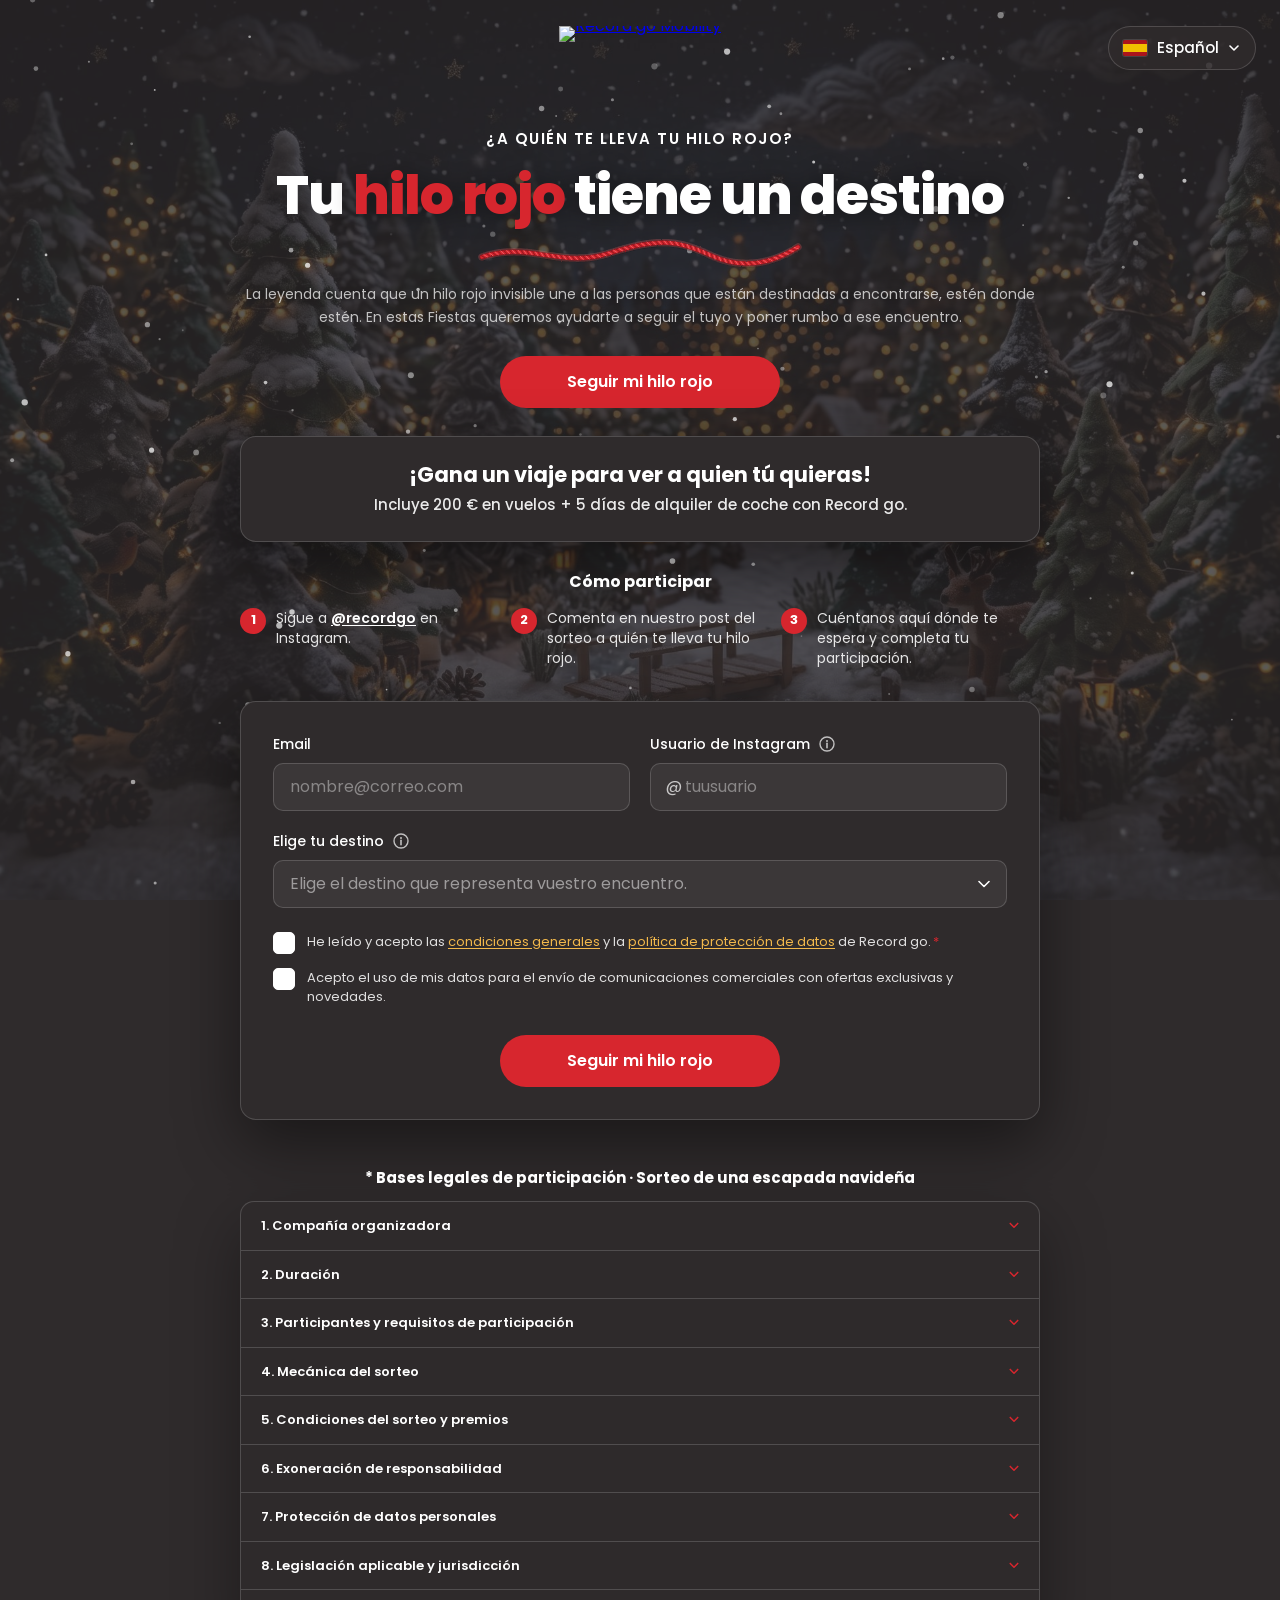
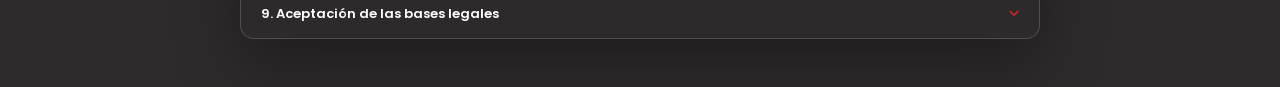
==== commit 037c1338: "Palermo, Rodas, Roma, Salónica, Sevilla, Tenerife, Valencia, Venecia y Zakynthos: bloques del blog C" ====
--- a/navidad/index.html
+++ b/navidad/index.html
@@ -1615,12 +1615,150 @@
         img: 'img/destinos/tenerife.jpg',
         // Carretera de curvas entre los acantilados, hasta la altura del drago milenario
         road: 'M 846 985 C 860 978 910 954 933 941 C 956 928 968 920 984 910 C 1000 900 1019 892 1028 883 C 1037 874 1043 866 1039 857 C 1035 848 1012 839 1004 830 C 996 821 989 811 988 803 C 987 795 992 788 999 781 C 1006 774 1016 765 1028 759 C 1040 753 1054 748 1068 744 C 1082 740 1097 737 1112 733 C 1127 729 1141 724 1156 719 C 1171 714 1194 708 1201 706',
+        // Puntos de interés con enlace al blog (el catalán usa el enlace en español)
+        hotspots: [
+          {
+            x: 900, y: 160, place: 'below-right', cta: 'readMore',   // el Teide
+            url: {
+              es: 'https://www.recordrentacar.com/blog/guia-practica-por-tenerife/',
+              en: 'https://www.recordrentacar.com/blog/en/practical-guide-to-tenerife/',
+              de: 'https://www.recordrentacar.com/blog/de/ein-praktischer-reisefuehrer-fuer-teneriffa-die-insel-auf-der-der-sommer-nie-endet/',
+              fr: 'https://www.recordrentacar.com/blog/fr/guide-pratique-de-tenerife/',
+              it: 'https://www.recordrentacar.com/blog/it/guida-pratica-per-tenerife/',
+              pt: 'https://www.recordrentacar.com/blog/pt/guia-pratico-de-tenerife-a-ilha-onde-o-verao-nunca-acaba/',
+              el: 'https://www.recordrentacar.com/blog/el/praktikos-odigos-gia-tin-tenerifi-to-n/'
+            },
+            title: {
+              es: "Guía práctica por Tenerife",
+              en: "Practical guide to Tenerife",
+              de: "Praktischer Reiseführer für Teneriffa",
+              fr: "Guide pratique de Tenerife",
+              ca: "Guia pràctica de Tenerife",
+              it: "Guida pratica per Tenerife",
+              pt: "Guia prático de Tenerife",
+              el: "Πρακτικός οδηγός για την Τενερίφη"
+            }
+          },
+          {
+            x: 200, y: 400, place: 'below-right', cta: 'readMore',   // los acantilados
+            url: {
+              es: 'https://www.recordrentacar.com/blog/ruta-norte-de-tenerife/',
+              en: 'https://www.recordrentacar.com/blog/en/northern-tenerife-road-trip/',
+              de: 'https://www.recordrentacar.com/blog/de/steilkuesten-vulkane-und-charmante-doerfer-die-grosse-roadtrip-route-durch-den-norden-teneriffas/',
+              fr: 'https://www.recordrentacar.com/blog/fr/road-trip-dans-le-nord-de-tenerife/',
+              it: 'https://www.recordrentacar.com/blog/it/ruote-nel-nord-di-tenerife/',
+              pt: 'https://www.recordrentacar.com/blog/pt/falesias-vulcoes-e-aldeias-encantadoras-a-grande-rota-de-carro-pelo-norte-de-tenerife/',
+              el: 'https://www.recordrentacar.com/blog/el/apokrimnoi-vrachoi-ifaisteia-kai-goit/'
+            },
+            title: {
+              es: "Acantilados, volcanes y pueblos con encanto",
+              en: "Cliffs, volcanoes and charming villages",
+              de: "Steilküsten, Vulkane und charmante Dörfer",
+              fr: "Falaises, volcans et villages de charme",
+              ca: "Penya-segats, volcans i pobles amb encant",
+              it: "Scogliere, vulcani e paesini incantevoli",
+              pt: "Falésias, vulcões e aldeias encantadoras",
+              el: "Γκρεμοί, ηφαίστεια και γοητευτικά χωριά"
+            }
+          },
+          {
+            x: 1450, y: 450, place: 'above-right', cta: 'readMore',   // las casas de colores de la ciudad
+            url: {
+              es: 'https://www.recordrentacar.com/blog/carnaval-tenerife/',
+              en: 'https://www.recordrentacar.com/blog/en/tenerife-carnival/',
+              de: 'https://www.recordrentacar.com/blog/de/karneval-auf-teneriffa/',
+              fr: 'https://www.recordrentacar.com/blog/fr/carnaval-de-tenerife/',
+              it: 'https://www.recordrentacar.com/blog/it/carnevale-di-tenerife-tutto-quello-che-non-puoi-perderti-della-grande-festa-di-tenerife/',
+              pt: 'https://www.recordrentacar.com/blog/pt/carnaval-da-tenerife-tudo-o-que-nao-podes-perder-nesta-grande-festa-da-tenerife/',
+              el: 'https://www.recordrentacar.com/blog/el/karnavali-tis-tenerifis-ola-osa-den-pr/'
+            },
+            title: {
+              es: "Carnaval de Tenerife",
+              en: "Tenerife Carnival",
+              de: "Karneval auf Teneriffa",
+              fr: "Carnaval de Tenerife",
+              ca: "Carnaval de Tenerife",
+              it: "Carnevale di Tenerife",
+              pt: "Carnaval de Tenerife",
+              el: "Καρναβάλι της Τενερίφης"
+            }
+          }
+        ],
         carScale: 0.6, thread: 7, wave: 6
       },
       valencia: {
         img: 'img/destinos/valencia.jpg',
         // Carretera de abajo, junto al mar
         road: 'M 303 1060 C 350 1059 486 1054 586 1052 C 686 1050 798 1048 900 1046 C 1002 1044 1124 1042 1200 1040 C 1276 1038 1312 1040 1357 1037 C 1402 1034 1438 1028 1470 1022 C 1502 1016 1525 1009 1550 999 C 1575 989 1599 973 1620 960 C 1641 947 1660 934 1678 921 C 1696 908 1721 891 1730 885',
+        // Puntos de interés con enlace al blog (el catalán usa el enlace en español)
+        hotspots: [
+          {
+            x: 330, y: 850, place: 'above-right', cta: 'readMore',   // la playa
+            url: {
+              es: 'https://www.recordrentacar.com/blog/escapada-a-valencia-y-la-costa-del-azahar-playas-la-albufera-y-arrozales-en-coche/',
+              en: 'https://www.recordrentacar.com/blog/en/valencia-and-the-costa-del-azahar-getaway-beaches-la-albufera-and-rice-fields-by-car/',
+              de: 'https://www.recordrentacar.com/blog/de/ausflug-nach-valencia-und-an-die-costa-del-azahar-straende-die-albufera-und-reisfelder-mit-dem-auto-erkunden/',
+              fr: 'https://www.recordrentacar.com/blog/fr/echappee-a-valence-et-sur-la-costa-del-azahar-plages-la-albufera-et-rizieres-en-voiture/',
+              it: 'https://www.recordrentacar.com/blog/it/fuga-a-valencia-e-nella-costa-del-azahar-spiagge-lalbufera-e-risaie-in-auto/',
+              pt: 'https://www.recordrentacar.com/blog/pt/escapadinha-a-valencia-e-a-costa-del-azahar-praias-albufera-e-arrozais-de-carro/',
+              el: 'https://www.recordrentacar.com/blog/el/απόδραση-στη-βαλένθια-και-την-costa-del-azahar-παρα/'
+            },
+            title: {
+              es: "Escapada a Valencia y la Costa del Azahar",
+              en: "Getaway to Valencia and the Costa del Azahar",
+              de: "Ausflug nach Valencia und an die Costa del Azahar",
+              fr: "Échappée à Valence et sur la Costa del Azahar",
+              ca: "Escapada a València i la Costa dels Tarongers",
+              it: "Fuga a Valencia e nella Costa del Azahar",
+              pt: "Escapadinha a Valência e à Costa del Azahar",
+              el: "Απόδραση στη Βαλένθια και την Costa del Azahar"
+            }
+          },
+          {
+            x: 1050, y: 330, place: 'below-right', cta: 'readMore',   // el Miguelete y la catedral
+            url: {
+              es: 'https://www.recordrentacar.com/blog/descubre-valencia-con-tu-coche-de-alquiler/',
+              en: 'https://www.recordrentacar.com/blog/en/discover-valencia-with-your-hire-car/',
+              de: 'https://www.recordrentacar.com/blog/de/entdecken-sie-valencia-mit-ihrem-mietwagen/',
+              fr: 'https://www.recordrentacar.com/blog/fr/decouvrez-valence-avec-votre-voiture-de-location/',
+              it: 'https://www.recordrentacar.com/blog/it/scopri-valencia-con-il-tuo-noleggio-di-auto/',
+              pt: 'https://www.recordrentacar.com/blog/pt/descobre-valencia-em-3-dias-com-o-teu-carro-alugado/',
+              el: 'https://www.recordrentacar.com/blog/el/anakalypste-ti-valenthia-se-3-imeres-me-to/'
+            },
+            title: {
+              es: "Descubre Valencia en 3 días con tu coche de alquiler",
+              en: "Discover Valencia in 3 days with your hire car",
+              de: "Entdecke Valencia in 3 Tagen mit deinem Mietwagen",
+              fr: "Découvre Valence en 3 jours avec ta voiture de location",
+              ca: "Descobreix València en 3 dies amb el teu cotxe de lloguer",
+              it: "Scopri Valencia in 3 giorni con la tua auto a noleggio",
+              pt: "Descobre Valência em 3 dias com o teu carro de aluguer",
+              el: "Ανακάλυψε τη Βαλένθια σε 3 ημέρες με το ενοικιαζόμενο αυτοκίνητό σου"
+            }
+          },
+          {
+            x: 300, y: 230, place: 'below-right', cta: 'readMore',   // la Albufera
+            url: {
+              es: 'https://www.recordrentacar.com/blog/descubre-la-albufera-de-valencia-con-tu-coche-de-alquiler/',
+              en: 'https://www.recordrentacar.com/blog/en/discover-the-albufera-of-valencia-with-your-rental-car/',
+              de: 'https://www.recordrentacar.com/blog/de/entdecken-sie-die-albufera-von-valencia-mit-ihrem-mietwagen/',
+              fr: 'https://www.recordrentacar.com/blog/fr/decouvrez-lalbufera-de-valence-avec-votre-voiture-de-location/',
+              it: 'https://www.recordrentacar.com/blog/it/scopri-lalbufera-di-valencia-con-la-tua-auto-a-noleggio/',
+              pt: 'https://www.recordrentacar.com/blog/pt/descubra-a-albufera-de-valencia-com-o-seu-carro-alugado/',
+              el: 'https://www.recordrentacar.com/blog/el/anakalypste-tin-almpoufera-tis-valenth/'
+            },
+            title: {
+              es: "Descubre la Albufera de Valencia con tu coche de alquiler",
+              en: "Discover the Albufera of Valencia with your rental car",
+              de: "Entdecke die Albufera von Valencia mit deinem Mietwagen",
+              fr: "Découvre l’Albufera de Valence avec ta voiture de location",
+              ca: "Descobreix l’Albufera de València amb el teu cotxe de lloguer",
+              it: "Scopri l’Albufera di Valencia con la tua auto a noleggio",
+              pt: "Descobre a Albufera de Valência com o teu carro de aluguer",
+              el: "Ανακάλυψε την Αλμπουφέρα της Βαλένθια με το ενοικιαζόμενο αυτοκίνητό σου"
+            }
+          }
+        ],
         carScale: 0.9, thread: 11, wave: 6
       },
       venecia: {
@@ -1628,42 +1766,525 @@
         // Coche aparcado en el muelle de madera (Venecia no tiene carreteras)
         parked: 0.5,
         road: 'M 440 985 C 473 984 573 982 640 980 C 707 978 773 977 840 975 C 907 973 985 970 1040 968 C 1095 966 1148 963 1170 962',
+        // Puntos de interés con enlace al blog (el catalán usa el enlace en español)
+        hotspots: [
+          {
+            x: 980, y: 600, place: 'above-left', cta: 'readMore',   // el puente de Rialto
+            url: {
+              es: 'https://www.recordrentacar.com/blog/ruta-invernal-por-venecia/',
+              en: 'https://www.recordrentacar.com/blog/en/winter-road-trip-through-venice/',
+              de: 'https://www.recordrentacar.com/blog/de/winterreise-durch-venedig/',
+              fr: 'https://www.recordrentacar.com/blog/fr/road-trip-hivernal-a-venise/',
+              it: 'https://www.recordrentacar.com/blog/it/itinerario-invernale-a-venezia/',
+              pt: 'https://www.recordrentacar.com/blog/pt/rota-de-inverno-por-veneza/',
+              el: 'https://www.recordrentacar.com/blog/el/cheimerini-diadromi-sti-venetia/'
+            },
+            title: {
+              es: "Ruta invernal por Venecia",
+              en: "Winter route through Venice",
+              de: "Winterreise durch Venedig",
+              fr: "Road trip hivernal à Venise",
+              ca: "Ruta hivernal per Venècia",
+              it: "Itinerario invernale a Venezia",
+              pt: "Rota de inverno por Veneza",
+              el: "Χειμερινή διαδρομή στη Βενετία"
+            }
+          },
+          {
+            x: 1200, y: 230, place: 'below-right', cta: 'readMore',   // la isla de San Giorgio
+            url: {
+              es: 'https://www.recordrentacar.com/blog/que-ver-en-venecia-y-alrededores/',
+              en: 'https://www.recordrentacar.com/blog/en/what-to-see-in-venice-and-its-surroundings/',
+              de: 'https://www.recordrentacar.com/blog/de/sehenswuerdigkeiten-in-venedig-und-umgebung/',
+              fr: 'https://www.recordrentacar.com/blog/fr/que-faire-a-venise-et-ses-alentours/',
+              it: 'https://www.recordrentacar.com/blog/it/cosa-vedere-a-venezia-e-dintorni/',
+              pt: 'https://www.recordrentacar.com/blog/pt/o-que-ver-em-veneza-e-arredores/',
+              el: 'https://www.recordrentacar.com/blog/el/ti-na-deite-sti-venetia-kai-ta-perichora/'
+            },
+            title: {
+              es: "Qué ver en Venecia y alrededores",
+              en: "What to see in Venice and its surroundings",
+              de: "Sehenswürdigkeiten in Venedig und Umgebung",
+              fr: "Que faire à Venise et ses alentours",
+              ca: "Què veure a Venècia i els voltants",
+              it: "Cosa vedere a Venezia e dintorni",
+              pt: "O que ver em Veneza e arredores",
+              el: "Τι να δεις στη Βενετία και τα περίχωρα"
+            }
+          },
+          {
+            x: 1440, y: 720, place: 'below-left', cta: 'readMore',   // la plaza de San Marcos
+            url: {
+              es: 'https://www.recordrentacar.com/blog/carnaval-de-venecia/',
+              en: 'https://www.recordrentacar.com/blog/en/venice-carnival-all-you-cant-miss-at-venices-biggest-party/',
+              de: 'https://www.recordrentacar.com/blog/de/karneval-in-venedig/',
+              fr: 'https://www.recordrentacar.com/blog/fr/carnaval-de-venise/',
+              it: 'https://www.recordrentacar.com/blog/it/carnevale-di-venezia/',
+              pt: 'https://www.recordrentacar.com/blog/pt/carnaval-de-veneza/',
+              el: 'https://www.recordrentacar.com/blog/el/karnavali-tis-venetias/'
+            },
+            title: {
+              es: "Carnaval de Venecia",
+              en: "Venice Carnival",
+              de: "Karneval in Venedig",
+              fr: "Carnaval de Venise",
+              ca: "Carnaval de Venècia",
+              it: "Carnevale di Venezia",
+              pt: "Carnaval de Veneza",
+              el: "Καρναβάλι της Βενετίας"
+            }
+          }
+        ],
         carScale: 0.85, thread: 10, wave: 6
       },
       zakynthos: {
         img: 'img/destinos/zakynthos.jpg',
         // Carretera del paseo marítimo
         road: 'M 22 713 C 44 724 110 756 155 778 C 200 800 246 823 290 844 C 334 865 372 890 419 905 C 466 920 522 926 571 935 C 620 944 654 958 713 956 C 772 954 855 941 925 923 C 995 905 1060 872 1132 846 C 1204 820 1306 779 1359 765 C 1412 751 1418 763 1450 762 C 1482 761 1522 761 1550 760 C 1578 759 1608 758 1620 758',
+        // Puntos de interés con enlace al blog (el catalán usa el enlace en español)
+        hotspots: [
+          {
+            x: 330, y: 560, place: 'above-right', cta: 'readMore',   // el barco de Navagio
+            url: {
+              es: 'https://www.recordrentacar.com/blog/7-cosas-que-ver-y-hacer-en-zakynthos/',
+              en: 'https://www.recordrentacar.com/blog/en/7-things-to-see-and-do-in-zakynthos/',
+              de: 'https://www.recordrentacar.com/blog/de/7-sehenswuerdigkeiten-und-aktivitaeten-auf-zakynthos/',
+              fr: 'https://www.recordrentacar.com/blog/fr/7-choses-a-voir-et-a-faire-a-zante/',
+              it: 'https://www.recordrentacar.com/blog/it/7-cose-da-vedere-e-da-fare-a-zante/',
+              pt: 'https://www.recordrentacar.com/blog/pt/7-coisas-para-ver-e-fazer-em-zakynthos/',
+              el: 'https://www.recordrentacar.com/blog/el/7-pragmata-pou-prepei-na-deite-kai-na-ka/'
+            },
+            title: {
+              es: "7 cosas que ver y hacer en Zakynthos",
+              en: "7 things to see and do in Zakynthos",
+              de: "7 Sehenswürdigkeiten und Aktivitäten auf Zakynthos",
+              fr: "7 choses à voir et à faire à Zante",
+              ca: "7 coses per veure i fer a Zakynthos",
+              it: "7 cose da vedere e da fare a Zante",
+              pt: "7 coisas para ver e fazer em Zakynthos",
+              el: "7 πράγματα να δεις και να κάνεις στη Ζάκυνθο"
+            }
+          },
+          {
+            x: 1300, y: 280, place: 'below-left', cta: 'readMore',   // el castillo
+            url: {
+              es: 'https://www.recordrentacar.com/blog/pueblos-con-encanto-de-zakynthos/',
+              en: 'https://www.recordrentacar.com/blog/en/a-tour-of-zakynthoss-most-charming-villages/',
+              de: 'https://www.recordrentacar.com/blog/de/rundreise-durch-die-reizvollsten-doerfer-von-zakynthos/',
+              fr: 'https://www.recordrentacar.com/blog/en/a-tour-of-zakynthoss-most-charming-villages/',
+              it: 'https://www.recordrentacar.com/blog/it/incantevoli-villaggi-di-zante/',
+              pt: 'https://www.recordrentacar.com/blog/pt/percurso-pelas-aldeias-mais-encantadoras-de-zakynthos/',
+              el: 'https://www.recordrentacar.com/blog/el/ta-pio-goiteftika-choria-tis-zakynthou/'
+            },
+            title: {
+              es: "Ruta por los pueblos con más encanto de Zakynthos",
+              en: "A tour of Zakynthos’s most charming villages",
+              de: "Rundreise durch die reizvollsten Dörfer von Zakynthos",
+              fr: "Circuit des villages les plus charmants de Zante",
+              ca: "Ruta pels pobles amb més encant de Zakynthos",
+              it: "Itinerario tra i villaggi più incantevoli di Zante",
+              pt: "Percurso pelas aldeias mais encantadoras de Zakynthos",
+              el: "Τα πιο γοητευτικά χωριά της Ζακύνθου"
+            }
+          },
+          {
+            x: 1800, y: 450, place: 'below-left', cta: 'readMore',   // el campanario
+            url: {
+              es: 'https://www.recordrentacar.com/blog/ruta-de-3-dias-con-un-alquiler-de-coche-por-zakynthos/',
+              en: 'https://www.recordrentacar.com/blog/en/3-day-route-with-a-rental-car-rental-around-zakynthos/',
+              de: 'https://www.recordrentacar.com/blog/de/3-taegige-rundreise-mit-einem-mietwagen-auf-zakynthos/',
+              fr: 'https://www.recordrentacar.com/blog/fr/itineraire-de-3-jours-avec-une-voiture-de-location-a-zakynthos/',
+              it: 'https://www.recordrentacar.com/blog/it/itinerario-di-3-giorni-con-auto-a-noleggio-a-zante/',
+              pt: 'https://www.recordrentacar.com/blog/pt/rota-de-3-dias-com-aluguer-de-carro-em-zakynthos/',
+              el: 'https://www.recordrentacar.com/blog/pt/rota-de-3-dias-com-aluguer-de-carro-em-zakynthos/'
+            },
+            title: {
+              es: "Ruta de 3 días con un alquiler de coche por Zakynthos",
+              en: "3-day route with a rental car around Zakynthos",
+              de: "3-tägige Rundreise mit dem Mietwagen auf Zakynthos",
+              fr: "Itinéraire de 3 jours en voiture de location à Zante",
+              ca: "Ruta de 3 dies amb cotxe de lloguer per Zakynthos",
+              it: "Itinerario di 3 giorni con auto a noleggio a Zante",
+              pt: "Rota de 3 dias com carro de aluguer em Zakynthos",
+              el: "Διαδρομή 3 ημερών με ενοικιαζόμενο αυτοκίνητο στη Ζάκυνθο"
+            }
+          }
+        ],
         carScale: 0.9, thread: 11, wave: 6
       },
       palermo: {
         img: 'img/destinos/palermo.jpg',
         // Carretera que rodea el centro histórico junto al mar
         road: 'M 292 587 C 283 597 254 624 238 647 C 222 670 200 700 198 723 C 196 746 203 767 228 788 C 253 809 300 828 347 847 C 394 866 450 885 509 903 C 568 921 635 943 700 954 C 765 965 834 970 900 971 C 966 972 1042 965 1099 960 C 1156 955 1202 952 1240 942 C 1278 932 1300 915 1327 902 C 1354 889 1379 876 1402 864 C 1425 852 1444 842 1465 830 C 1486 818 1510 804 1529 792 C 1548 780 1565 768 1581 755 C 1597 742 1614 726 1627 712 C 1640 698 1654 683 1662 671 C 1670 659 1675 645 1678 640',
+        // Puntos de interés con enlace al blog (el catalán usa el enlace en español)
+        hotspots: [
+          {
+            x: 790, y: 280, place: 'below-left', cta: 'readMore',   // el Teatro Massimo
+            url: {
+              es: 'https://www.recordrentacar.com/blog/ruta-de-3-dias-en-coche-por-palermo/',
+              en: 'https://www.recordrentacar.com/blog/en/3-day-road-trip-in-a-car-to-palermo/',
+              de: 'https://www.recordrentacar.com/blog/de/3-taegige-autotour-durch-palermo/',
+              fr: 'https://www.recordrentacar.com/blog/fr/itineraire-de-3-jours-en-voiture-a-palerme/',
+              it: 'https://www.recordrentacar.com/blog/it/itinerario-di-3-giorni-in-auto-per-palermo/',
+              pt: 'https://www.recordrentacar.com/blog/pt/rota-de-3-dias-de-carro-em-palermo/',
+              el: 'https://www.recordrentacar.com/blog/el/3imeri-diadromi-me-aftokinito-sto-palermo/'
+            },
+            title: {
+              es: "Ruta de 3 días en coche por Palermo",
+              en: "3-day road trip through Palermo",
+              de: "3-tägige Autotour durch Palermo",
+              fr: "Itinéraire de 3 jours en voiture à Palerme",
+              ca: "Ruta de 3 dies amb cotxe per Palerm",
+              it: "Itinerario di 3 giorni in auto a Palermo",
+              pt: "Rota de 3 dias de carro em Palermo",
+              el: "Διαδρομή 3 ημερών με αυτοκίνητο στο Παλέρμο"
+            }
+          },
+          {
+            x: 1400, y: 430, place: 'above-right', cta: 'readMore',   // la catedral
+            url: {
+              es: 'https://www.recordrentacar.com/blog/fiesta-santa-rosalia-palermo/',
+              en: 'https://www.recordrentacar.com/blog/en/santa-rosalia-festival-in-palermo/',
+              de: 'https://www.recordrentacar.com/blog/de/fest-der-santa-rosalia-in-palermo/',
+              fr: 'https://www.recordrentacar.com/blog/fr/fete-de-sainte-rosalie-a-palerme/',
+              it: 'https://www.recordrentacar.com/blog/it/festa-di-santa-rosalia-a-palermo/',
+              pt: 'https://www.recordrentacar.com/blog/pt/festa-de-santa-rosalia-em-palermo/',
+              el: 'https://www.recordrentacar.com/blog/el/ola-osa-den-prepei-na-chaseis-apo-ti-giorti/'
+            },
+            title: {
+              es: "Todo lo que no te puedes perder de la Fiesta de Santa Rosalía en Palermo",
+              en: "Everything not to miss at the Santa Rosalia Festival in Palermo",
+              de: "Alles, was du beim Fest der Santa Rosalia in Palermo nicht verpassen darfst",
+              fr: "Tout ce qu’il ne faut pas manquer de la fête de Sainte-Rosalie à Palerme",
+              ca: "Tot el que no et pots perdre de la festa de Santa Rosalia a Palerm",
+              it: "Tutto quello che non puoi perderti della Festa di Santa Rosalia a Palermo",
+              pt: "Tudo o que não podes perder da Festa de Santa Rosália em Palermo",
+              el: "Όσα δεν πρέπει να χάσεις στη γιορτή της Αγίας Ροζαλίας στο Παλέρμο"
+            }
+          },
+          {
+            x: 1240, y: 620, place: 'below-left', cta: 'readMore',   // el árbol de Navidad
+            url: {
+              es: 'https://www.recordrentacar.com/blog/pasar-la-navidad-en-sicilia',
+              en: 'https://www.recordrentacar.com/blog/en/spending-christmas-in-sicily/',
+              de: 'https://www.recordrentacar.com/blog/de/weihnachten-auf-sizilien/',
+              fr: 'https://www.recordrentacar.com/blog/fr/passer-noel-en-sicile/',
+              it: 'https://www.recordrentacar.com/blog/trascorrere-il-natale-in-sicilia',
+              pt: 'https://www.recordrentacar.com/blog/pt/passar-o-natal-na-sicilia/',
+              el: 'https://www.recordrentacar.com/blog/el/christougenna-sti-sikelia/'
+            },
+            title: {
+              es: "Pasar la Navidad en Sicilia",
+              en: "Spending Christmas in Sicily",
+              de: "Weihnachten auf Sizilien",
+              fr: "Passer Noël en Sicile",
+              ca: "Passar el Nadal a Sicília",
+              it: "Trascorrere il Natale in Sicilia",
+              pt: "Passar o Natal na Sicília",
+              el: "Χριστούγεννα στη Σικελία"
+            }
+          }
+        ],
         carScale: 0.9, thread: 11, wave: 6
       },
       rodas: {
         img: 'img/destinos/rodas.jpg',
         // Carretera al pie de la muralla, siguiendo recto junto al mar
         road: 'M 36 572 C 38 584 39 621 50 642 C 61 663 82 683 100 700 C 118 717 130 729 160 745 C 190 761 239 782 279 797 C 319 812 360 825 400 838 C 440 851 478 862 520 875 C 562 888 613 905 650 918 C 687 931 712 942 740 955 C 768 968 807 988 820 995',
+        // Puntos de interés con enlace al blog (el catalán usa el enlace en español)
+        hotspots: [
+          {
+            x: 480, y: 260, place: 'below-right', cta: 'readMore',   // el palacio del Gran Maestre
+            url: {
+              es: 'https://www.recordrentacar.com/blog/descubre-rodas-con-coche-de-alquiler/',
+              en: 'https://www.recordrentacar.com/blog/en/discover-rhodes-in-3-days-hire-car/',
+              de: 'https://www.recordrentacar.com/blog/de/entdecken-sie-rhodos-in-3-tagen-mit-ihrem-mietwagen/',
+              fr: 'https://www.recordrentacar.com/blog/fr/decouvrez-rhodes-en-3-jours-avec-votre-voiture-de-location/',
+              it: 'https://www.recordrentacar.com/blog/it/scopri-rodo-in-3-giorni-con-il-tuo-auto-a-noleggio/',
+              pt: 'https://www.recordrentacar.com/blog/pt/descubra-rodes-em-3-dias-com-o-seu-carro-alugado/',
+              el: 'https://www.recordrentacar.com/blog/el/anakypste-rodos-enoikiasi-aftokinitou/'
+            },
+            title: {
+              es: "Descubre Rodas en 3 días con tu coche de alquiler",
+              en: "Discover Rhodes in 3 days with your hire car",
+              de: "Entdecke Rhodos in 3 Tagen mit deinem Mietwagen",
+              fr: "Découvre Rhodes en 3 jours avec ta voiture de location",
+              ca: "Descobreix Rodes en 3 dies amb el teu cotxe de lloguer",
+              it: "Scopri Rodi in 3 giorni con la tua auto a noleggio",
+              pt: "Descobre Rodes em 3 dias com o teu carro de aluguer",
+              el: "Ανακάλυψε τη Ρόδο σε 3 ημέρες με το ενοικιαζόμενο αυτοκίνητό σου"
+            }
+          },
+          {
+            x: 1700, y: 380, place: 'below-left', cta: 'readMore',   // la playa
+            url: {
+              es: 'https://www.recordrentacar.com/blog/descubre-las-mejoras-playas-y-calas-de-rodas/',
+              en: 'https://www.recordrentacar.com/blog/en/discover-the-best-beaches-and-coves-on-rhodes/',
+              de: 'https://www.recordrentacar.com/blog/de/entdecken-sie-die-schoensten-straende-und-buchten-von-rhodos/',
+              fr: 'https://www.recordrentacar.com/blog/fr/decouvrez-les-plus-belles-plages-et-criques-de-rhodes/',
+              it: 'https://www.recordrentacar.com/blog/it/scopri-le-migliori-spiagge-e-calette-di-rodi/',
+              pt: 'https://www.recordrentacar.com/blog/pt/descubra-as-melhores-praias-e-enseadas-de-rodes/',
+              el: 'https://www.recordrentacar.com/blog/el/anakalypste-tis-kalyteres-paralies-ka/'
+            },
+            title: {
+              es: "Descubre las mejores playas y calas de Rodas",
+              en: "Discover the best beaches and coves on Rhodes",
+              de: "Entdecke die schönsten Strände und Buchten von Rhodos",
+              fr: "Découvre les plus belles plages et criques de Rhodes",
+              ca: "Descobreix les millors platges i cales de Rodes",
+              it: "Scopri le migliori spiagge e calette di Rodi",
+              pt: "Descobre as melhores praias e enseadas de Rodes",
+              el: "Ανακάλυψε τις καλύτερες παραλίες και τους κολπίσκους της Ρόδου"
+            }
+          },
+          {
+            x: 1660, y: 720, place: 'below-left', cta: 'readMore',   // los molinos del puerto
+            url: {
+              es: 'https://www.recordrentacar.com/blog/rodas-mas-alla-de-sus-playas-3-excursiones-imprescindibles/',
+              en: 'https://www.recordrentacar.com/blog/en/rodas-beyond-its-beaches-3-unmissable-excursions/',
+              de: 'https://www.recordrentacar.com/blog/de/rhodos-jenseits-der-straende-3-ausfluege-die-man-nicht-verpassen-sollte/',
+              fr: 'https://www.recordrentacar.com/blog/fr/rhodes-au-dela-de-ses-plages-3-excursions-incontournables/',
+              it: 'https://www.recordrentacar.com/blog/el/i-rodos-pera-apo-tis-paralies-tis-3-ekdr/',
+              pt: 'https://www.recordrentacar.com/blog/pt/rodas-para-alem-das-suas-praias-3-excursoes-imperdiveis/',
+              el: 'https://www.recordrentacar.com/blog/el/i-rodos-pera-apo-tis-paralies-tis-3-ekdr/'
+            },
+            title: {
+              es: "Rodas más allá de sus playas: 3 excursiones imprescindibles",
+              en: "Rhodes beyond its beaches: 3 unmissable excursions",
+              de: "Rhodos jenseits der Strände: 3 Ausflüge, die du nicht verpassen solltest",
+              fr: "Rhodes au-delà de ses plages : 3 excursions incontournables",
+              ca: "Rodes més enllà de les platges: 3 excursions imprescindibles",
+              it: "Rodi oltre le spiagge: 3 escursioni imperdibili",
+              pt: "Rodes para além das praias: 3 excursões imperdíveis",
+              el: "Η Ρόδος πέρα από τις παραλίες της: 3 εκδρομές που δεν πρέπει να χάσεις"
+            }
+          }
+        ],
         carScale: 0.9, thread: 11, wave: 6
       },
       roma: {
         img: 'img/destinos/roma.jpg',
         // Carretera de la orilla del Tíber
         road: 'M 532 1043 C 560 1040 638 1031 699 1024 C 760 1017 832 1003 899 1003 C 966 1003 1036 1015 1103 1022 C 1170 1029 1232 1036 1298 1045 C 1364 1054 1465 1068 1498 1073',
+        // Puntos de interés con enlace al blog (el catalán usa el enlace en español)
+        hotspots: [
+          {
+            x: 730, y: 600, place: 'below-left', cta: 'readMore',   // el Coliseo
+            url: {
+              es: 'https://www.recordrentacar.com/blog/guia-para-conocer-roma-en-3-o-5-dias/',
+              en: 'https://www.recordrentacar.com/blog/en/guide-to-getting-to-know-rome-in-3-or-5-days-must-see-and-alternative-plans/',
+              de: 'https://www.recordrentacar.com/blog/de/reisefuehrer-fuer-einen-3-oder-5-taegigen-aufenthalt-in-rom-sehenswuerdigkeiten-die-man-nicht-verpassen-sollte-und-alternative-ausflugsmoeglichkeiten/',
+              fr: 'https://www.recordrentacar.com/blog/fr/guide-pour-decouvrir-rome-en-3-ou-5-jours-les-incontournables-et-des-idees-dactivites-alternatives/',
+              it: 'https://www.recordrentacar.com/blog/it/guida-per-conoscere-roma-in-3-o-5-giorni-tappe-obbligate-e-programmi-alternativi/',
+              pt: 'https://www.recordrentacar.com/blog/pt/guia-para-conhecer-roma-em-3-ou-5-dias-locais-imperdiveis-e-alternativas/',
+              el: 'https://www.recordrentacar.com/blog/el/odigos-gia-na-gnorisete-ti-romi-se-3-i-5-im/'
+            },
+            title: {
+              es: "Guía para conocer Roma en 3 o 5 días",
+              en: "Guide to getting to know Rome in 3 or 5 days",
+              de: "Reiseführer für 3 oder 5 Tage in Rom",
+              fr: "Guide pour découvrir Rome en 3 ou 5 jours",
+              ca: "Guia per conèixer Roma en 3 o 5 dies",
+              it: "Guida per conoscere Roma in 3 o 5 giorni",
+              pt: "Guia para conhecer Roma em 3 ou 5 dias",
+              el: "Οδηγός για να γνωρίσεις τη Ρώμη σε 3 ή 5 ημέρες"
+            }
+          },
+          {
+            x: 1470, y: 650, place: 'below-right', cta: 'readMore',   // el árbol de Navidad
+            url: {
+              es: 'https://www.recordrentacar.com/blog/roma-en-navidad/',
+              en: 'https://www.recordrentacar.com/blog/en/rome-at-christmas-a-travel-guide-to-enjoy-with-friends-or-family/',
+              de: 'https://www.recordrentacar.com/blog/de/rom-zu-weihnachten-reisefuehrer-fuer-einen-schoenen-aufenthalt-mit-freunden-oder-der-familie/',
+              fr: 'https://www.recordrentacar.com/blog/fr/rome-a-noel-guide-de-voyage-pour-profiter-de-la-ville-entre-amis-ou-en-famille/',
+              it: 'https://www.recordrentacar.com/blog/it/roma-a-natale-una-guida-di-viaggio-da-vivere-con-gli-amici-o-la-famiglia/',
+              pt: 'https://www.recordrentacar.com/blog/pt/roma-no-natal-guia-de-viagem-para-desfrutar-com-amigos-ou-em-familia/',
+              el: 'https://www.recordrentacar.com/blog/el/i-romi-ta-christougenna-taxidiotikos-o/'
+            },
+            title: {
+              es: "Roma en Navidad",
+              en: "Rome at Christmas",
+              de: "Rom zu Weihnachten",
+              fr: "Rome à Noël",
+              ca: "Roma per Nadal",
+              it: "Roma a Natale",
+              pt: "Roma no Natal",
+              el: "Η Ρώμη τα Χριστούγεννα"
+            }
+          },
+          {
+            x: 480, y: 250, place: 'below-right', cta: 'readMore',   // San Pedro del Vaticano
+            url: {
+              es: 'https://www.recordrentacar.com/blog/roma-en-otono/',
+              en: 'https://www.recordrentacar.com/blog/en/rome-in-autumn/',
+              de: 'https://www.recordrentacar.com/blog/de/rom-im-herbst/',
+              fr: 'https://www.recordrentacar.com/blog/fr/rome-en-automne/',
+              it: 'https://www.recordrentacar.com/blog/it/roma-in-autunno/',
+              pt: 'https://www.recordrentacar.com/blog/pt/roma-no-outono/',
+              el: 'https://www.recordrentacar.com/blog/el/romi-to-fthinoporo/'
+            },
+            title: {
+              es: "Roma en otoño",
+              en: "Rome in autumn",
+              de: "Rom im Herbst",
+              fr: "Rome en automne",
+              ca: "Roma a la tardor",
+              it: "Roma in autunno",
+              pt: "Roma no outono",
+              el: "Η Ρώμη το φθινόπωρο"
+            }
+          }
+        ],
         carScale: 1.0, thread: 12, wave: 6
       },
       salonica: {
         img: 'img/destinos/salonica.jpg',
         // Carretera del paseo marítimo; da media vuelta antes de la rotonda
         road: 'M 60 700 C 67 708 87 734 100 745 C 113 756 107 748 137 767 C 167 786 229 829 282 856 C 335 883 392 914 453 931 C 514 948 583 958 649 959 C 715 960 782 951 848 936 C 914 921 973 892 1048 868 C 1123 844 1233 805 1300 790 C 1367 775 1400 781 1450 778 C 1500 775 1555 774 1600 772 C 1645 770 1688 770 1720 768 C 1752 766 1782 763 1795 762',
+        // Puntos de interés con enlace al blog (el catalán usa el enlace en español)
+        hotspots: [
+          {
+            x: 560, y: 270, place: 'below-left', cta: 'readMore',   // el castillo
+            url: {
+              es: 'https://www.recordrentacar.com/blog/descubre-salonica-y-alrededores-con-coche-de-alquiler/',
+              en: 'https://www.recordrentacar.com/blog/en/discover-thessaloniki-and-its-surroundings-with-your-hire-car/',
+              de: 'https://www.recordrentacar.com/blog/de/entdecken-thessaloniki-in-3-tagen-mit-ihrem-mitwagen/',
+              fr: 'https://www.recordrentacar.com/blog/fr/decouvrez-thessalonique-et-ses-environs-en-3-jours-avec-votre-voiture-de-location/',
+              it: 'https://www.recordrentacar.com/blog/it/scopri-salonicco-e-i-suoi-dintorni-in-3-giorni-con-il-tuo-auto-a-noleggio/',
+              pt: 'https://www.recordrentacar.com/blog/pt/descubra-salonica-e-os-seus-arredores-em-3-dias-com-o-seu-carro-alugado/',
+              el: 'https://www.recordrentacar.com/blog/el/anakalypste-thessaloniki-to-enoikiazomeno-aftokinitosas/'
+            },
+            title: {
+              es: "Descubre Salónica y sus alrededores en 3 días con tu coche de alquiler",
+              en: "Discover Thessaloniki and its surroundings in 3 days with your hire car",
+              de: "Entdecke Thessaloniki und Umgebung in 3 Tagen mit deinem Mietwagen",
+              fr: "Découvre Thessalonique et ses environs en 3 jours avec ta voiture de location",
+              ca: "Descobreix Tessalònica i els voltants en 3 dies amb el teu cotxe de lloguer",
+              it: "Scopri Salonicco e dintorni in 3 giorni con la tua auto a noleggio",
+              pt: "Descobre Salónica e arredores em 3 dias com o teu carro de aluguer",
+              el: "Ανακάλυψε τη Θεσσαλονίκη και τα περίχωρά της σε 3 ημέρες με το ενοικιαζόμενο αυτοκίνητό σου"
+            }
+          },
+          {
+            x: 1130, y: 690, place: 'below-right', cta: 'readMore',   // el mercadillo navideño
+            url: {
+              es: 'https://www.recordrentacar.com/blog/salonica-a-bocados/',
+              en: 'https://www.recordrentacar.com/blog/en/thessaloniki-in-bites/',
+              de: 'https://www.recordrentacar.com/blog/de/thessaloniki-in-kleinen-haeppchen/',
+              fr: 'https://www.recordrentacar.com/blog/fr/thessalonique-a-petites-bouchees/',
+              it: 'https://www.recordrentacar.com/blog/it/salonicco-da-assaporare/',
+              pt: 'https://www.recordrentacar.com/blog/pt/salonica-em-pequenas-doses/',
+              el: 'https://www.recordrentacar.com/blog/el/i-thessaloniki-se-boukies-anakalypste/'
+            },
+            title: {
+              es: "Salónica a bocados",
+              en: "Thessaloniki in bites",
+              de: "Thessaloniki in kleinen Häppchen",
+              fr: "Thessalonique à petites bouchées",
+              ca: "Tessalònica a mossegades",
+              it: "Salonicco da assaporare",
+              pt: "Salónica em pequenas doses",
+              el: "Η Θεσσαλονίκη σε μπουκιές"
+            }
+          },
+          {
+            x: 1650, y: 480, place: 'above-left', cta: 'readMore',   // la Torre Blanca
+            url: {
+              es: 'https://www.recordrentacar.com/blog/excursiones-de-un-dia-desde-salonica/',
+              en: 'https://www.recordrentacar.com/blog/en/day-trips-from-thessaloniki/',
+              de: 'https://www.recordrentacar.com/blog/de/tagesausfluege-ab-thessaloniki/',
+              fr: 'https://www.recordrentacar.com/blog/fr/excursions-dune-journee-au-depart-de-thessalonique/',
+              it: 'https://www.recordrentacar.com/blog/it/escursioni-di-un-giorno-da-salonicco/',
+              pt: 'https://www.recordrentacar.com/blog/pt/excursoes-de-um-dia-a-partir-de-salonica/',
+              el: 'https://www.recordrentacar.com/blog/el/monoimeres-ekdromes-apo-ti-thessaloni/'
+            },
+            title: {
+              es: "Excursiones de un día desde Salónica",
+              en: "Day trips from Thessaloniki",
+              de: "Tagesausflüge ab Thessaloniki",
+              fr: "Excursions d’une journée au départ de Thessalonique",
+              ca: "Excursions d’un dia des de Tessalònica",
+              it: "Escursioni di un giorno da Salonicco",
+              pt: "Excursões de um dia a partir de Salónica",
+              el: "Μονοήμερες εκδρομές από τη Θεσσαλονίκη"
+            }
+          }
+        ],
         carScale: 0.9, thread: 11, wave: 6
       },
       sevilla: {
         img: 'img/destinos/sevilla.jpg',
         // Carretera junto al Guadalquivir
         road: 'M 570 712 C 608 724 728 762 800 785 C 872 808 933 828 1000 848 C 1067 868 1133 886 1200 905 C 1267 924 1333 946 1400 965 C 1467 984 1550 1008 1600 1022 C 1650 1036 1683 1047 1700 1052',
+        // Puntos de interés con enlace al blog (el catalán usa el enlace en español)
+        hotspots: [
+          {
+            x: 300, y: 200, place: 'below-right', cta: 'readMore',   // los campos de olivos
+            url: {
+              es: 'https://www.recordrentacar.com/blog/pueblos-con-encanto-sevilla/',
+              en: 'https://www.recordrentacar.com/blog/en/discover-the-most-charming-villages-in-seville/',
+              de: 'https://www.recordrentacar.com/blog/de/entdecken-sie-die-schoensten-und-charmantesten-doerfer-sevillas/',
+              fr: 'https://www.recordrentacar.com/blog/fr/decouvrez-les-villages-les-plus-charmants-de-seville/',
+              it: 'https://www.recordrentacar.com/blog/it/scopri-i-borghi-piu-affascinanti-di-siviglia/',
+              pt: 'https://www.recordrentacar.com/blog/pt/descubra-as-aldeias-mais-encantadoras-de-sevilha/',
+              el: 'https://www.recordrentacar.com/blog/el/ανακαλύψτε-τα-πιο-γραφικά-χωριά-της-σε/'
+            },
+            title: {
+              es: "Descubre los pueblos con más encanto de Sevilla",
+              en: "Discover the most charming villages in Seville",
+              de: "Entdecke die charmantesten Dörfer Sevillas",
+              fr: "Découvre les villages les plus charmants de Séville",
+              ca: "Descobreix els pobles amb més encant de Sevilla",
+              it: "Scopri i borghi più affascinanti di Siviglia",
+              pt: "Descobre as aldeias mais encantadoras de Sevilha",
+              el: "Ανακάλυψε τα πιο γραφικά χωριά της Σεβίλλης"
+            }
+          },
+          {
+            x: 1150, y: 300, place: 'below-left', cta: 'readMore',   // la Giralda
+            url: {
+              es: 'https://www.recordrentacar.com/blog/viaje-expres-sevilla-en-3-dias/',
+              en: 'https://www.recordrentacar.com/blog/en/express-getaway-seville-in-3-days/',
+              de: 'https://www.recordrentacar.com/blog/de/kurztrip-sevilla-in-3-tagen/',
+              fr: 'https://www.recordrentacar.com/blog/fr/escapade-express-seville-en-3-jours/',
+              it: 'https://www.recordrentacar.com/blog/it/viaggio-express-siviglia-in-3-giorni/',
+              pt: 'https://www.recordrentacar.com/blog/pt/viagem-express-sevilha-em-3-dias/',
+              el: 'https://www.recordrentacar.com/blog/el/ταξίδι-εξπρές-η-σεβίλλη-σε-3-ημέρες/'
+            },
+            title: {
+              es: "Viaje exprés: ¡Sevilla en 3 días!",
+              en: "Express getaway: Seville in 3 days!",
+              de: "Kurztrip: Sevilla in 3 Tagen!",
+              fr: "Escapade express : Séville en 3 jours !",
+              ca: "Viatge exprés: Sevilla en 3 dies!",
+              it: "Viaggio express: Siviglia in 3 giorni!",
+              pt: "Viagem express: Sevilha em 3 dias!",
+              el: "Ταξίδι εξπρές: η Σεβίλλη σε 3 ημέρες!"
+            }
+          },
+          {
+            x: 1650, y: 560, place: 'above-left', cta: 'readMore',   // la Plaza de España
+            url: {
+              es: 'https://www.recordrentacar.com/blog/feria-de-abril-de-sevilla/',
+              en: 'https://www.recordrentacar.com/blog/en/april-fair-of-seville/',
+              de: 'https://www.recordrentacar.com/blog/de/aprilfest-von-sevilla/',
+              fr: 'https://www.recordrentacar.com/blog/fr/la-feria-de-abril-de-seville-une-experience-unique-a-vivre-avec-votre-voiture-de-location/',
+              it: 'https://www.recordrentacar.com/blog/it/fiera-aprile-a-siviglia/',
+              pt: 'https://www.recordrentacar.com/blog/pt/feira-de-abril-de-sevilha-uma-experiencia-unica-para-viver-com-o-seu-carro-de-aluguer/',
+              el: 'https://www.recordrentacar.com/blog/el/η-feria-de-abril-της-σεβίλλης-μια-μοναδική-εμπειρ/'
+            },
+            title: {
+              es: "Feria de Abril de Sevilla",
+              en: "Seville April Fair",
+              de: "Aprilfest von Sevilla",
+              fr: "La Feria de Abril de Séville",
+              ca: "Fira d’Abril de Sevilla",
+              it: "Fiera di aprile a Siviglia",
+              pt: "Feira de Abril de Sevilha",
+              el: "Η Feria de Abril της Σεβίλλης"
+            }
+          }
+        ],
         carScale: 0.85, thread: 10, wave: 6
       },
       malaga: {
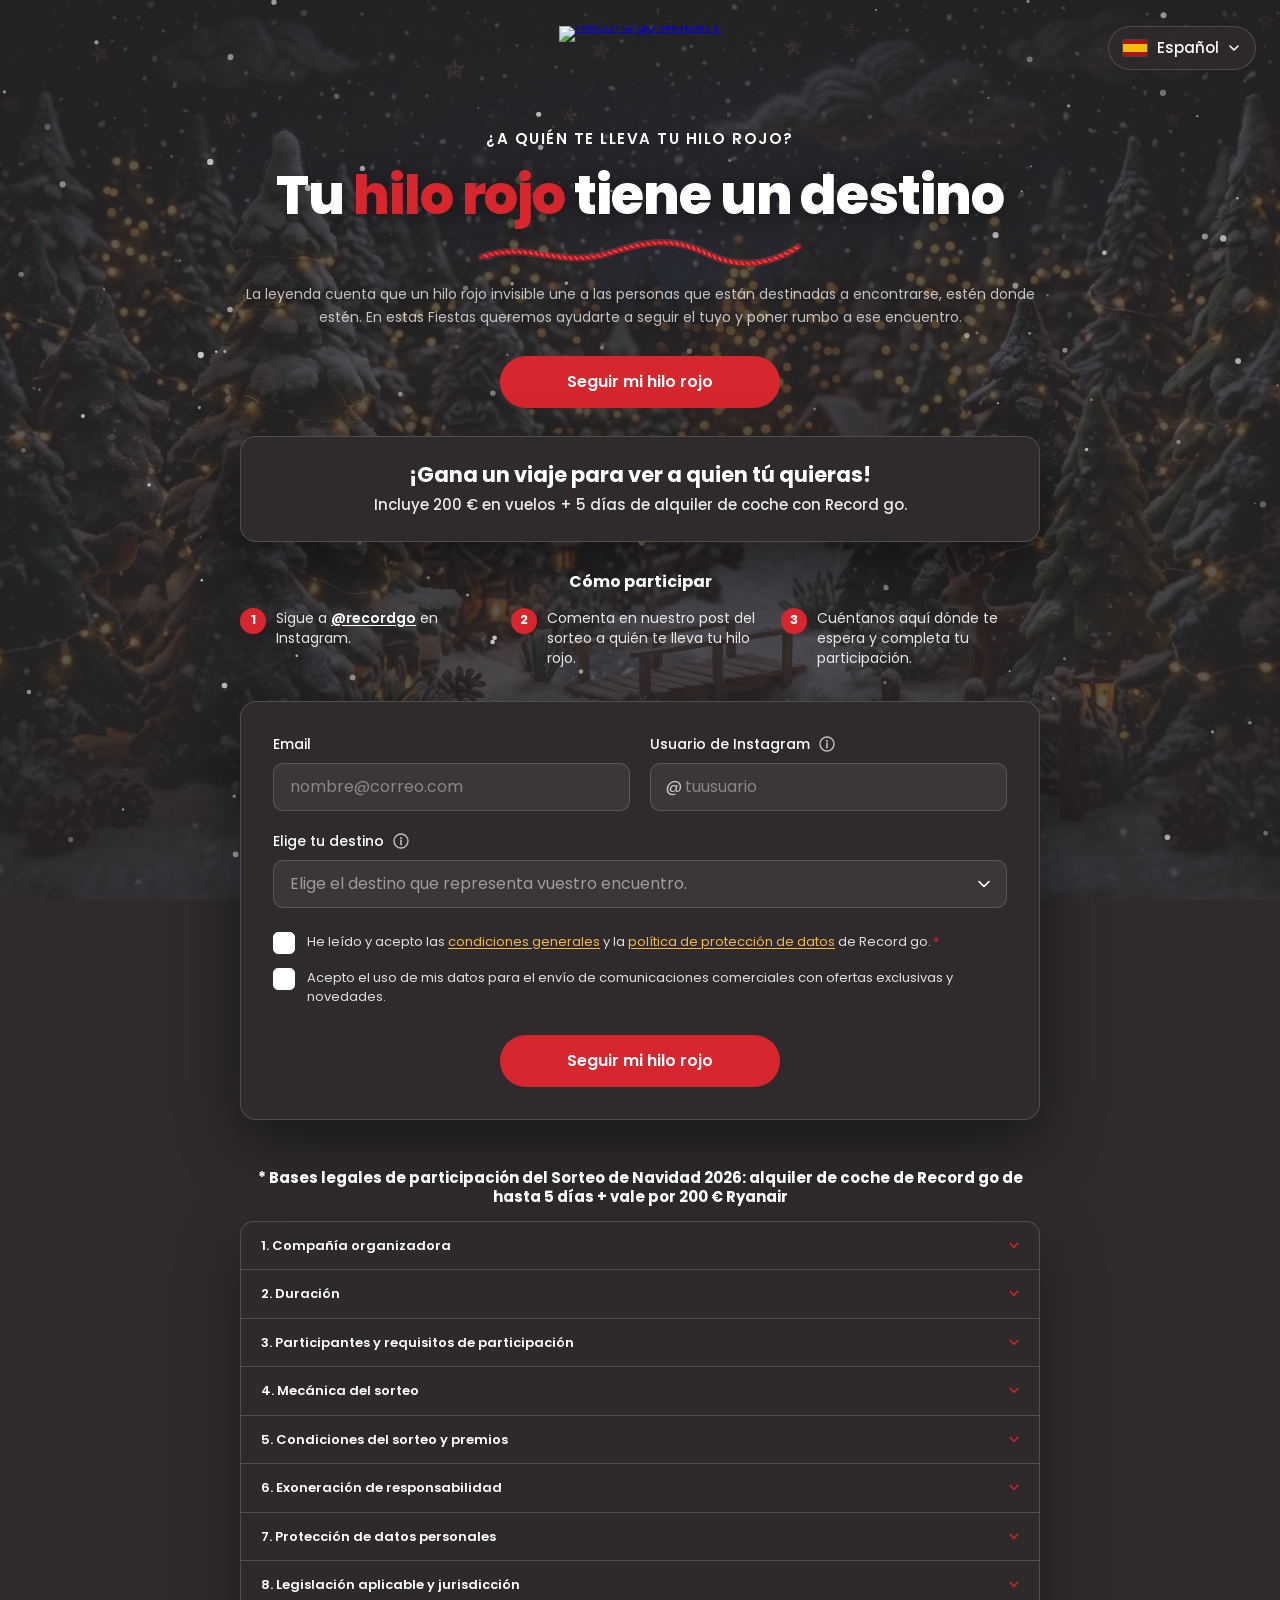
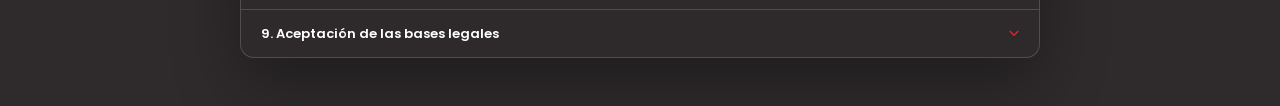
==== commit eb872ba6: "Bases legales completas en 8 idiomas y textos FR/PT del formulario - Texto íntegro de las bases lega" ====
--- a/navidad/index.html
+++ b/navidad/index.html
@@ -591,6 +591,11 @@
     }
 
     .accordion details[open] .chev { transform: rotate(180deg); }
+
+    .accordion .panel p { margin: 0 0 10px; }
+    .accordion .panel ul { margin: 0 0 10px; padding-left: 18px; }
+    .accordion .panel li { margin-bottom: 6px; }
+    .accordion .panel a { color: var(--gold); word-break: break-all; }
 
     .accordion .panel {
       padding: 0 20px 16px;
@@ -1270,13 +1275,13 @@
         readMore: "Mehr sehen", readStory: "Mehr sehen", pause: 'Animation pausieren', play: 'Animation abspielen', mapOf: 'Karte von'
       },
       fr: {
-        kicker: "Vers qui te mène ton fil rouge ?",
+        kicker: "Vers qui t’emmène ton fil rouge ?",
         titleA: 'Ton', titleB: 'fil rouge', titleC: 'a une destination',
         subtitle: "La légende raconte qu'un fil rouge invisible relie les personnes destinées à se rencontrer, où qu'elles soient. Pour ces fêtes, nous voulons t'aider à suivre le tien et à mettre le cap sur cette rencontre.",
         lead: "Gagne un voyage pour aller voir qui tu veux !",
         prizes: "Comprend 200 € de vols + 5 jours de location de voiture avec Record go.",
         howTitle: "Comment participer", step1: "Suis @recordgo sur Instagram.",
-        step2: "Commente notre publication du concours en disant vers qui te mène ton fil rouge.",
+        step2: "Indique en commentaire de notre publication du jeu-concours vers qui t’emmène ton fil rouge.",
         step3: "Dis-nous ici où il t'attend et finalise ta participation.",
         emailLabel: 'E-mail', emailPh: 'nom@email.com',
         emailError: "Saisis un e-mail valide pour qu'on puisse te prévenir si tu gagnes.",
@@ -1360,13 +1365,13 @@
         readMore: "Vedi di più", readStory: "Vedi di più", pause: 'Metti in pausa l\'animazione', play: 'Riprendi l\'animazione', mapOf: 'Mappa di'
       },
       pt: {
-        kicker: "Até quem te leva o teu fio vermelho?",
+        kicker: "Para quem te leva o teu fio vermelho?",
         titleA: 'O teu', titleB: 'fio vermelho', titleC: 'tem um destino',
         subtitle: "Diz a lenda que um fio vermelho invisível une as pessoas que estão destinadas a encontrar-se, estejam onde estiverem. Nestas festas queremos ajudar-te a seguir o teu e a rumar a esse encontro.",
         lead: "Ganha uma viagem para ires ver quem tu quiseres!",
         prizes: "Inclui 200 € em voos + 5 dias de aluguer de carro com a Record go.",
         howTitle: "Como participar", step1: "Segue a @recordgo no Instagram.",
-        step2: "Comenta na nossa publicação do passatempo até quem te leva o teu fio vermelho.",
+        step2: "Comenta na nossa publicação do passatempo para quem te leva o teu fio vermelho.",
         step3: "Conta-nos aqui onde te espera e completa a tua participação.",
         emailLabel: 'Email', emailPh: 'nome@email.com',
         emailError: 'Introduz um email válido para te podermos avisar se ganhares.',
@@ -1455,6 +1460,10 @@
       document.getElementById('title-ply-light').setAttribute('d', ply.light);
     })();
 
+    /* ---------- Bases legales (texto completo por idioma) ----------
+       Cada idioma: title + 9 apartados. Un texto es un párrafo; ["ul", [...]] es una lista. */
+    var BASES = {"es": {"title": "Bases legales de participación del Sorteo de Navidad 2026: alquiler de coche de Record go de hasta 5 días + vale por 200 € Ryanair", "s": [["RECORD GO ALQUILER VACACIONAL SA con CIF número A-12584470 y domicilio social en Avenida Casalduch, 61 – 12005 Castellón de la Plana, empresa inscrita en el Registro mercantil de la localidad de Castellón, inscripción 1.ª, hoja: CS 19086, folio 194, tomo 115, libro 679, sección 8ª, 14 de junio de 2002 (en adelante, “Record go”).", "Record go organiza con fines promocionales un sorteo (en adelante “el Sorteo”) de ámbito europeo, a través de Internet, concretamente a través del perfil oficial de Instagram de Record go (@recordgo) y la web de Record go (https://www.recordrentacar.com/), exclusivo para usuarios residentes en Europa y mayores de edad, de acuerdo con lo dispuesto en el apartado correspondiente de estas Bases Legales."], ["El plazo para poder participar en el sorteo comienza el día 1 de diciembre de 2026 y finalizará el día 29 de diciembre de 2026 a las 23:59 h (Madrid CET)."], ["Los participantes deberán cumplir los siguientes requisitos:", ["ul", ["Ser mayor de 21 años.", "Ser una persona física con residencia legal en España o en un país de la Unión Europea.", "Disponer de D.N.I., pasaporte o documento oficial equivalente en vigor.", "Disponer de un carné de conducir válido con un año de antigüedad.", "Tener un perfil real en Instagram (con datos identificativos reales de su titular).", "Aceptar de forma total e íntegra las presentes Bases Legales de participación.", "Seguir el perfil oficial de Instagram de Record go.", "Comentar el post de Instagram fijado en el perfil oficial de @recordgo sobre el Sorteo de Navidad y comentar, al menos una vez, mencionando a un usuario real de Instagram.", "Rellenar el formulario de participación de la landing del Sorteo."]], "Si se evidenciase que cualquiera de los participantes no cumple con los requisitos exigidos en las Bases Legales, o los datos proporcionados para participar no fueran válidos, su participación se considerará nula y quedarán automáticamente excluidos del Sorteo, perdiendo todo derecho sobre los premios otorgados en virtud del mismo.", "Si resulta ganadora alguna de las personas excluidas de participación, perderá su derecho a obtener el premio ganado y se procederá a entregar el mismo a la siguiente persona que reúna las condiciones de participación válidas de entre los suplentes designados."], ["El Sorteo consiste en seguir el perfil oficial de Instagram de Record go (@recordgo), comentar al menos una vez en el post fijado del Sorteo mencionando a un usuario real de Instagram, acceder a la landing page habilitada para el sorteo y cumplimentar el formulario de participación disponible en la página explicativa del Sorteo.", "No se permitirán comentarios u opiniones cuyo contenido se considere inadecuado, que sean ofensivos, injuriosos o discriminatorios o que pudieran vulnerar derechos de terceros. Tampoco se permitirán comentarios contra un particular que vulneren los principios de derecho al honor, a la intimidad personal y familiar y a la propia imagen o, en general, aquellos que contengan insultos, amenazas o menosprecios que tiendan a menoscabar la dignidad de las personas.", "En el caso de que Record go sea conocedor de dichos comentarios y/o publicaciones en el post del sorteo, se procederá a la descalificación del usuario en el caso de que sea participante y se eliminará el comentario. Por razones de volumen y ante la posibilidad de que Record go no pueda filtrar o eliminar todos los comentarios ofensivos, no nos responsabilizaremos de los posibles daños ocasionados por los comentarios que hagan los participantes en el Sorteo, y que en cualquier momento pudieran herir la sensibilidad de otros participantes.", "Se considerarán nulas aquellas participaciones que se hayan realizado con posterioridad a la fecha/hora de finalización del sorteo indicada, así como las que no cumplan con todos los requisitos de participación o incluyan datos que no sean verídicos."], [["ul", ["Se elegirá 1 ganador/a y 1 suplente.", "El ganador/a se publicará el 30 de diciembre de 2026 a través de la cuenta oficial de Instagram de Record go (@recordgo).", "El premio consiste en un alquiler de coche de Record go en cualquiera de nuestras delegaciones de hasta 5 días (siempre sujeto a disponibilidad) y un vale por valor de 200 € para gastar en vuelos con la compañía Ryanair.", "La categoría de vehículo para el disfrute del premio será CDMR o CDAH, atendiendo a criterio de disponibilidad.", "La fecha para hacer uso del premio podrá ser entre el 30/12/2026 y el 31/12/2027. La reserva del coche de alquiler deberá hacerse mediante email.", "Se establece un plazo de SIETE (7) días naturales desde la fecha de publicación del ganador/a para que este reconozca y acepte el premio a través de Mensaje Directo en el perfil de Instagram de Record go. En caso de no hacerlo en el plazo establecido, el premio se concederá a el/la suplente elegido/a.", "Se establece un plazo de SIETE (7) días naturales desde la fecha de publicación del nombre del/la suplente (ganador/a) para que este reconozca y acepte el premio a través de Mensaje Directo en el perfil de Instagram de Record go. En caso de no hacerlo, Record go tendrá el derecho de no entregar el premio.", "El conductor del vehículo debe ser mayor de 21 años y disponer de un año mínimo de carné en vigor.", "El premio será aplicable a las tarifas de alquiler Just go y la Cobertura Total Confort Premium, sin incluir ningún otro extra, servicios adicionales y coberturas que se ofrecen a través de la web www.recordgo.com. El ganador recibirá el vehículo con el depósito de combustible lleno y deberá devolverlo en las mismas condiciones, teniendo en cuenta que en el momento de la recogida el ganador deberá disponer de un método de pago a su nombre aceptado por Record go para realizar el depósito del combustible, que se desbloqueará en el momento de la devolución del vehículo atendiendo a los Términos y Condiciones Generales de Record go.", "El premio no es acumulable a otras promociones."]], "La selección de el/la ganador/a se realizará a través de la plataforma independiente AppSorteos, herramienta especializada en promociones digitales que garantiza la transparencia del sorteo y la aleatoriedad en la elección del ganador. Además, la herramienta proporciona un certificado de validez al hacer el sorteo.", "El/La ganador/a se publicará a través de Instagram. El ganador deberá contactar por mensaje directo en el perfil de Instagram de Record go y proporcionará los datos necesarios para poder disfrutar del premio.", "Para más información sobre los Términos y Condiciones Generales, se puede leer aquí: https://www.recordrentacar.com/es/recordgo-condiciones/", "En ningún caso el premiado podrá vender, revender, subastar o realizar en general cualquier tipo de acto que implique la comercialización del premio.", "Los participantes y el futuro ganador aceptan y entienden que su nombre de usuario y cualquier información que aparezca pública en su perfil pueda ser publicada en cualquier soporte interno y externo de Record go, incluyendo en su perfil de Instagram, otros perfiles en redes sociales de la empresa o en su página web.", "Igualmente, el ganador se compromete a colaborar con Record go en las actividades publicitarias vinculadas al Sorteo sin remuneración alguna por este concepto y sin coste por su parte, autorizando la comunicación con la participación en el presente Sorteo.", "El premio entregado no será transferible ni susceptible de cambios, alteraciones o compensaciones a petición de los participantes, no pudiendo ser canjeado por cualquier otro producto ni por dinero. Record go se reserva el derecho, si concurre justa causa y previa comunicación en legal forma, de efectuar cualquier cambio, suspender o ampliar este Sorteo.", "Correrán a cuenta y cargo del ganador cualquier carga fiscal o tributaria que la aceptación del premio pudiera suponerle, así como cualquier otro gasto derivado del Sorteo que no esté expresamente asumido por Record go en las presentes Bases Legales.", "Record go se reserva el derecho a cancelar, suspender y/o modificar el Sorteo, en todo o en parte, en caso de fraude, fallos técnicos o por cualquier otro factor más allá del control razonable de Record go que impida la integridad o el funcionamiento adecuado del Sorteo."], ["A título enunciativo, pero no limitativo, Record go no se responsabiliza de las posibles pérdidas, robos, retrasos o cualquier otra circunstancia imputable a terceros que puedan afectar al desarrollo del presente Sorteo, así como tampoco se responsabiliza del uso que haga el participante respecto del premio que obtenga de este Sorteo, no asumiendo responsabilidad alguna por ningún daño o perjuicio de cualquier tipo que pudieren sufrir los participantes, el/los ganador/es o terceros.", "Record go no asumirá la responsabilidad en casos de fuerza mayor o caso fortuito que pudieran impedir la realización del Sorteo o el disfrute total o parcial del premio. En caso de que este Sorteo no pudiera realizarse, bien por fraudes detectados en el mismo, errores técnicos, o cualquier otro motivo que no esté bajo el control de Record go y que afecte al normal desarrollo del Sorteo, Record go se reserva el derecho a cancelar, modificar o suspender el mismo, incluyendo la página web de participación.", "El Sorteo no está patrocinado, avalado, administrado ni asociado en modo alguno a Instagram, por lo que los participantes liberan a Instagram de toda responsabilidad por los eventuales daños que se deriven del mismo."], ["De conformidad con lo establecido en la normativa aplicable en materia de protección de datos, y concretamente en el Reglamento (UE) 2016/679 del Parlamento Europeo y del Consejo, de 27 de abril de 2016, relativo a la protección de las personas físicas en lo que respecta al tratamiento de datos personales y a la libre circulación de estos datos (RGPD), así como en la Ley Orgánica 3/2018, de 5 de diciembre, de Protección de Datos Personales y garantía de los derechos digitales (LOPDGDD), se informa que el responsable del tratamiento de sus datos facilitados para participar en el presente Sorteo es RECORD GO RENT A CAR SA, con CIF número A-12584470 y domicilio social en Avenida Casalduch, 61 – 12005 Castellón de la Plana.", "La finalidad del tratamiento consiste en tramitar y gestionar la participación de los participantes en el Sorteo y comunicar el premio al participante que resultase ganador. La base jurídica del tratamiento es el consentimiento del participante que voluntariamente desea participar en el Sorteo. Los datos no serán cedidos a terceras partes, sino únicamente a los encargados del tratamiento estrictamente necesarios para el buen funcionamiento del Sorteo.", "Sus datos serán conservados durante el tiempo que dure el Sorteo y, en todo caso, por el tiempo que resulte necesario para poder cumplir con las obligaciones legales que del mismo se puedan derivar. Una vez transcurridos dichos plazos, sus datos serán suprimidos.", "Los participantes garantizan que los datos personales facilitados son veraces y se hacen responsables de comunicar a RECORD RENT A CAR SA cualquier modificación de estos. RECORD RENT A CAR SA se reserva el derecho a excluir del Sorteo a todo participante que haya facilitado datos falsos. Se recomienda tener la máxima diligencia en materia de Protección de Datos mediante la utilización de herramientas de seguridad, no pudiéndose responsabilizar a RECORD RENT A CAR SA de sustracciones, modificaciones o pérdidas de datos ilícitas.", "Los participantes tienen derecho a acceder a sus datos personales, así como a solicitar la rectificación de los datos inexactos o, en su caso, solicitar su supresión, solicitar la limitación del tratamiento de sus datos, oponerse al tratamiento de sus datos y solicitar su portabilidad. Los participantes pueden ejercer todos estos derechos en la siguiente dirección de email: privacy@recordrentacar.com, indicando el motivo de su petición, o bien por correo ordinario a la siguiente dirección: Avda. Casalduch nº 61, C.P. 12005 Castellón de la Plana, Castellón, España.", "En todo caso, los participantes pueden poner una reclamación ante la autoridad de control competente, si así lo estiman oportuno."], ["Record go se reserva el derecho de modificar o ampliar estas Bases Legales, en la medida que no perjudique o menoscabe los derechos de los participantes en el Sorteo.", "Estas Bases Legales se regirán de conformidad con la ley española. Serán competentes para resolver cualquier reclamación o controversia que pudiera plantearse en relación con la validez, interpretación o cumplimiento de estas bases los Juzgados y Tribunales de Castellón."], ["La participación en el Sorteo supone la aceptación expresa de las presentes Bases Legales, que podrán ser consultadas por cualquier interesado antes, durante y posteriormente a su participación."]]}, "en": {"title": "Official rules of the Christmas 2026 Giveaway: Record go car rental for up to 5 days + €200 Ryanair voucher", "s": [["RECORD GO ALQUILER VACACIONAL SA, with tax ID (CIF) A-12584470 and registered office at Avenida Casalduch, 61 – 12005 Castellón de la Plana (Spain), a company registered in the Commercial Register of Castellón, entry 1, sheet CS 19086, folio 194, volume 115, book 679, section 8, on 14 June 2002 (hereinafter, “Record go”).", "Record go is organising, for promotional purposes, a giveaway (hereinafter, “the Giveaway”) open across Europe and run online, specifically through Record go’s official Instagram profile (@recordgo) and the Record go website (https://www.recordrentacar.com/), exclusively for adult users resident in Europe, in accordance with the relevant section of these Official Rules."], ["The period to enter the Giveaway begins on 1 December 2026 and ends on 29 December 2026 at 23:59 (Madrid time, CET)."], ["Participants must meet the following requirements:", ["ul", ["Be over 21 years of age.", "Be a natural person legally resident in Spain or in a European Union country.", "Hold a valid national ID card, passport or equivalent official document.", "Hold a valid driving licence that is at least one year old.", "Have a genuine Instagram profile (with the holder’s real identifying details).", "Fully accept these Official Rules.", "Follow Record go’s official Instagram profile.", "Comment on the Christmas Giveaway post pinned to the official @recordgo profile, at least once, tagging a real Instagram user.", "Fill in the entry form on the Giveaway landing page."]], "If it is found that any participant does not meet the requirements set out in these Official Rules, or that the details provided to enter are not valid, their entry will be considered void and they will be automatically excluded from the Giveaway, losing all rights to any prize awarded under it.", "If an excluded person is drawn as the winner, they will lose their right to the prize, which will be awarded to the next person among the designated reserves who meets the valid entry conditions."], ["To take part in the Giveaway, participants must follow Record go’s official Instagram profile (@recordgo), comment at least once on the pinned Giveaway post tagging a real Instagram user, go to the landing page set up for the Giveaway and complete the entry form available on the Giveaway information page.", "Comments or opinions whose content is considered inappropriate, offensive, insulting or discriminatory, or which may infringe the rights of third parties, will not be allowed. Nor will comments against an individual that infringe the rights to honour, personal and family privacy and one’s own image, or, in general, any comments containing insults, threats or disparaging remarks that tend to undermine people’s dignity.", "If Record go becomes aware of any such comments and/or posts on the Giveaway post, the user will be disqualified if they are a participant and the comment will be removed. Due to the volume involved and the possibility that Record go may not be able to filter or remove all offensive comments, we accept no liability for any damage caused by comments made by participants in the Giveaway that may at any time offend other participants.", "Entries made after the stated closing date/time of the Giveaway will be void, as will entries that do not meet all the entry requirements or that include untruthful information."], [["ul", ["1 winner and 1 reserve will be chosen.", "The winner will be announced on 30 December 2026 through Record go’s official Instagram account (@recordgo).", "The prize consists of a Record go car rental of up to 5 days at any of our branches (always subject to availability) and a voucher worth €200 to spend on flights with Ryanair.", "The vehicle category for the prize will be CDMR or CDAH, subject to availability.", "The prize may be used between 30/12/2026 and 31/12/2027. The rental car must be booked by email.", "The winner will have SEVEN (7) calendar days from the date the winner is announced to acknowledge and accept the prize by Direct Message on Record go’s Instagram profile. If they fail to do so within this period, the prize will be awarded to the chosen reserve.", "The reserve (winner) will have SEVEN (7) calendar days from the date their name is announced to acknowledge and accept the prize by Direct Message on Record go’s Instagram profile. If they fail to do so, Record go will be entitled not to award the prize.", "The driver of the vehicle must be over 21 years of age and have held a valid driving licence for at least one year.", "The prize applies to the Just go rental rate and Total Comfort Premium Cover, and does not include any other extras, additional services or cover offered through the website www.recordgo.com. The winner will receive the vehicle with a full fuel tank and must return it in the same condition. At pick-up, the winner must have a payment method in their name accepted by Record go to pay the fuel deposit, which will be released when the vehicle is returned, in accordance with Record go’s General Terms and Conditions.", "The prize cannot be combined with other promotions."]], "The winner will be selected through the independent platform AppSorteos, a tool specialising in digital promotions that guarantees the transparency of the draw and the random selection of the winner. The tool also provides a certificate of validity when the draw is made.", "The winner will be announced on Instagram. The winner must get in touch by direct message on Record go’s Instagram profile and provide the details needed to enjoy the prize.", "For more information on the General Terms and Conditions, see: https://www.recordrentacar.com/es/recordgo-condiciones/", "Under no circumstances may the winner sell, resell, auction or, in general, carry out any act involving the commercialisation of the prize.", "Participants and the future winner accept and understand that their username and any information publicly shown on their profile may be published on any internal or external Record go channel, including its Instagram profile, the company’s other social media profiles or its website.", "Likewise, the winner agrees to collaborate with Record go in the advertising activities linked to the Giveaway without receiving any remuneration and at no cost to them, authorising communication of their participation in this Giveaway.", "The prize is non-transferable and may not be changed, altered or compensated at the participants’ request, nor exchanged for any other product or for cash. Record go reserves the right, where there is just cause and after due legal notice, to make any changes to, suspend or extend this Giveaway.", "Any tax liability arising from acceptance of the prize, as well as any other expense arising from the Giveaway not expressly borne by Record go under these Official Rules, shall be borne by the winner.", "Record go reserves the right to cancel, suspend and/or modify the Giveaway, in whole or in part, in the event of fraud, technical failures or any other factor beyond Record go’s reasonable control that compromises the integrity or proper operation of the Giveaway."], ["By way of example but not limitation, Record go accepts no liability for any loss, theft, delay or any other circumstance attributable to third parties that may affect this Giveaway, nor for the use the participant makes of the prize obtained, and accepts no liability for any damage or loss of any kind that participants, the winner(s) or third parties may suffer.", "Record go will not be liable in cases of force majeure or unforeseeable circumstances that may prevent the Giveaway from taking place or the full or partial enjoyment of the prize. If this Giveaway cannot take place due to detected fraud, technical errors or any other reason beyond Record go’s control that affects its normal running, Record go reserves the right to cancel, modify or suspend it, including the entry website.", "The Giveaway is in no way sponsored, endorsed, administered by or associated with Instagram, and participants therefore release Instagram from all liability for any damage that may arise from it."], ["In accordance with the applicable data protection legislation, and specifically Regulation (EU) 2016/679 of the European Parliament and of the Council of 27 April 2016 on the protection of natural persons with regard to the processing of personal data and on the free movement of such data (GDPR), and Spanish Organic Law 3/2018 of 5 December on the Protection of Personal Data and Guarantee of Digital Rights (LOPDGDD), you are informed that the controller of the data you provide to take part in this Giveaway is RECORD GO RENT A CAR SA, with tax ID (CIF) A-12584470 and registered office at Avenida Casalduch, 61 – 12005 Castellón de la Plana (Spain).", "The purpose of the processing is to handle and manage participants’ entries in the Giveaway and to notify the winning participant of the prize. The legal basis for the processing is the consent of the participant who voluntarily wishes to take part in the Giveaway. The data will not be disclosed to third parties, only to the processors strictly necessary for the proper running of the Giveaway.", "Your data will be kept for the duration of the Giveaway and, in any case, for as long as necessary to comply with any legal obligations arising from it. Once these periods have elapsed, your data will be deleted.", "Participants guarantee that the personal data provided are true and are responsible for informing RECORD RENT A CAR SA of any changes to them. RECORD RENT A CAR SA reserves the right to exclude from the Giveaway any participant who has provided false data. Maximum diligence in data protection matters is recommended through the use of security tools; RECORD RENT A CAR SA cannot be held liable for unlawful theft, modification or loss of data.", "Participants have the right to access their personal data, request the rectification of inaccurate data or, where applicable, request its erasure, request the restriction of processing, object to the processing of their data and request its portability. Participants may exercise all these rights by email at privacy@recordrentacar.com, stating the reason for their request, or by post at the following address: Avda. Casalduch nº 61, 12005 Castellón de la Plana, Castellón, Spain.", "In any case, participants may lodge a complaint with the competent supervisory authority if they consider it appropriate."], ["Record go reserves the right to modify or extend these Official Rules, provided this does not harm or impair the rights of the participants in the Giveaway.", "These Official Rules are governed by Spanish law. The Courts and Tribunals of Castellón shall have jurisdiction to resolve any claim or dispute that may arise in relation to the validity, interpretation or fulfilment of these rules."], ["Taking part in the Giveaway implies express acceptance of these Official Rules, which may be consulted by any interested party before, during and after their participation."]]}, "de": {"title": "Teilnahmebedingungen des Weihnachtsgewinnspiels 2026: Mietwagen von Record go für bis zu 5 Tage + Ryanair-Gutschein über 200 €", "s": [["RECORD GO ALQUILER VACACIONAL SA, Steuernummer (CIF) A-12584470, mit Sitz in Avenida Casalduch, 61 – 12005 Castellón de la Plana (Spanien), eingetragen im Handelsregister von Castellón, 1. Eintragung, Blatt CS 19086, Folio 194, Band 115, Buch 679, Abschnitt 8, am 14. Juni 2002 (nachfolgend „Record go“).", "Record go veranstaltet zu Werbezwecken ein europaweites Gewinnspiel (nachfolgend „das Gewinnspiel“) über das Internet, konkret über das offizielle Instagram-Profil von Record go (@recordgo) und die Website von Record go (https://www.recordrentacar.com/), ausschließlich für volljährige Nutzer mit Wohnsitz in Europa, gemäß dem entsprechenden Abschnitt dieser Teilnahmebedingungen."], ["Die Teilnahme am Gewinnspiel ist vom 1. Dezember 2026 bis zum 29. Dezember 2026 um 23:59 Uhr (Madrider Zeit, MEZ) möglich."], ["Die Teilnehmenden müssen folgende Voraussetzungen erfüllen:", ["ul", ["Älter als 21 Jahre sein.", "Eine natürliche Person mit rechtmäßigem Wohnsitz in Spanien oder in einem Land der Europäischen Union sein.", "Über einen gültigen Personalausweis, Reisepass oder ein gleichwertiges amtliches Dokument verfügen.", "Seit mindestens einem Jahr einen gültigen Führerschein besitzen.", "Ein echtes Instagram-Profil haben (mit echten Identifikationsdaten des Inhabers).", "Diese Teilnahmebedingungen vollständig akzeptieren.", "Dem offiziellen Instagram-Profil von Record go folgen.", "Den im offiziellen Profil @recordgo angehefteten Instagram-Beitrag zum Weihnachtsgewinnspiel mindestens einmal kommentieren und dabei einen echten Instagram-Nutzer erwähnen.", "Das Teilnahmeformular auf der Landingpage des Gewinnspiels ausfüllen."]], "Stellt sich heraus, dass Teilnehmende die in diesen Teilnahmebedingungen geforderten Voraussetzungen nicht erfüllen oder die angegebenen Daten nicht gültig sind, ist ihre Teilnahme ungültig. Sie werden automatisch vom Gewinnspiel ausgeschlossen und verlieren jeglichen Anspruch auf die im Rahmen des Gewinnspiels vergebenen Preise.", "Wird eine ausgeschlossene Person als Gewinner gezogen, verliert sie ihren Anspruch auf den Preis, und dieser geht an die nächste Person unter den bestimmten Ersatzgewinnern, die die gültigen Teilnahmebedingungen erfüllt."], ["Zur Teilnahme muss man dem offiziellen Instagram-Profil von Record go (@recordgo) folgen, den angehefteten Gewinnspielbeitrag mindestens einmal kommentieren und dabei einen echten Instagram-Nutzer erwähnen, die für das Gewinnspiel eingerichtete Landingpage aufrufen und das dort verfügbare Teilnahmeformular ausfüllen.", "Kommentare oder Meinungen, deren Inhalt als unangemessen, beleidigend, verleumderisch oder diskriminierend angesehen wird oder die Rechte Dritter verletzen könnte, sind nicht erlaubt. Ebenfalls nicht erlaubt sind Kommentare gegen Privatpersonen, die das Recht auf Ehre, auf persönliche und familiäre Privatsphäre und am eigenen Bild verletzen, sowie allgemein Kommentare mit Beleidigungen, Drohungen oder Herabsetzungen, die die Würde von Menschen beeinträchtigen.", "Erhält Record go Kenntnis von solchen Kommentaren und/oder Beiträgen unter dem Gewinnspielbeitrag, wird der Nutzer, sofern er teilnimmt, disqualifiziert und der Kommentar gelöscht. Aufgrund des Umfangs und der Möglichkeit, dass Record go nicht alle anstößigen Kommentare filtern oder löschen kann, übernehmen wir keine Haftung für Schäden durch Kommentare der Teilnehmenden, die andere Teilnehmende verletzen könnten.", "Teilnahmen nach dem angegebenen Enddatum/der angegebenen Enduhrzeit des Gewinnspiels sind ungültig, ebenso Teilnahmen, die nicht alle Voraussetzungen erfüllen oder unwahre Angaben enthalten."], [["ul", ["Es werden 1 Gewinner/in und 1 Ersatzgewinner/in ausgewählt.", "Der/die Gewinner/in wird am 30. Dezember 2026 über das offizielle Instagram-Konto von Record go (@recordgo) bekannt gegeben.", "Der Preis besteht aus einem Mietwagen von Record go für bis zu 5 Tage an einer beliebigen unserer Stationen (stets je nach Verfügbarkeit) und einem Gutschein im Wert von 200 € für Flüge mit Ryanair.", "Die Fahrzeugkategorie für den Preis ist CDMR oder CDAH, je nach Verfügbarkeit.", "Der Preis kann zwischen dem 30.12.2026 und dem 31.12.2027 eingelöst werden. Der Mietwagen muss per E-Mail reserviert werden.", "Der/die Gewinner/in hat ab der Bekanntgabe SIEBEN (7) Kalendertage Zeit, den Preis per Direktnachricht an das Instagram-Profil von Record go zu bestätigen und anzunehmen. Geschieht dies nicht fristgerecht, geht der Preis an den/die Ersatzgewinner/in.", "Der/die Ersatzgewinner/in hat ab der Bekanntgabe seines/ihres Namens SIEBEN (7) Kalendertage Zeit, den Preis per Direktnachricht an das Instagram-Profil von Record go zu bestätigen und anzunehmen. Geschieht dies nicht, ist Record go berechtigt, den Preis nicht zu vergeben.", "Der Fahrer/die Fahrerin muss älter als 21 Jahre sein und seit mindestens einem Jahr einen gültigen Führerschein besitzen.", "Der Preis gilt für den Miettarif Just go und den Schutz Total Confort Premium; weitere Extras, Zusatzleistungen und Versicherungen, die auf www.recordgo.com angeboten werden, sind nicht enthalten. Der/die Gewinner/in erhält das Fahrzeug vollgetankt und muss es im gleichen Zustand zurückgeben. Bei der Abholung muss er/sie über ein von Record go akzeptiertes Zahlungsmittel auf seinen/ihren Namen für die Kraftstoffkaution verfügen, die bei Rückgabe des Fahrzeugs gemäß den Allgemeinen Geschäftsbedingungen von Record go freigegeben wird.", "Der Preis ist nicht mit anderen Aktionen kombinierbar."]], "Der/die Gewinner/in wird über die unabhängige Plattform AppSorteos ermittelt, ein auf digitale Aktionen spezialisiertes Tool, das die Transparenz der Verlosung und die zufällige Auswahl garantiert. Zudem stellt das Tool bei der Verlosung ein Gültigkeitszertifikat aus.", "Der/die Gewinner/in wird über Instagram bekannt gegeben und muss sich per Direktnachricht an das Instagram-Profil von Record go wenden und die für die Inanspruchnahme des Preises erforderlichen Daten angeben.", "Weitere Informationen zu den Allgemeinen Geschäftsbedingungen findest du hier: https://www.recordrentacar.com/es/recordgo-condiciones/", "Der/die Gewinner/in darf den Preis keinesfalls verkaufen, weiterverkaufen, versteigern oder anderweitig kommerziell verwerten.", "Die Teilnehmenden und der/die künftige Gewinner/in akzeptieren, dass ihr Nutzername und alle in ihrem Profil öffentlich sichtbaren Informationen in internen und externen Medien von Record go veröffentlicht werden können, einschließlich des Instagram-Profils, anderer Social-Media-Profile des Unternehmens oder der Website.", "Ebenso verpflichtet sich der/die Gewinner/in, ohne Vergütung und ohne eigene Kosten an Werbeaktivitäten von Record go im Zusammenhang mit dem Gewinnspiel mitzuwirken, und stimmt der Kommunikation seiner/ihrer Teilnahme zu.", "Der Preis ist nicht übertragbar und kann auf Wunsch der Teilnehmenden weder geändert noch ersetzt, gegen ein anderes Produkt eingetauscht oder in bar ausgezahlt werden. Record go behält sich das Recht vor, bei berechtigtem Grund und nach ordnungsgemäßer Mitteilung Änderungen vorzunehmen oder das Gewinnspiel auszusetzen oder zu verlängern.", "Etwaige steuerliche Belastungen aus der Annahme des Preises sowie alle sonstigen Kosten im Zusammenhang mit dem Gewinnspiel, die Record go in diesen Teilnahmebedingungen nicht ausdrücklich übernimmt, trägt der/die Gewinner/in.", "Record go behält sich das Recht vor, das Gewinnspiel ganz oder teilweise abzubrechen, auszusetzen und/oder zu ändern, wenn Betrug, technische Störungen oder andere Umstände außerhalb der zumutbaren Kontrolle von Record go die Integrität oder den ordnungsgemäßen Ablauf beeinträchtigen."], ["Record go haftet insbesondere, aber nicht ausschließlich, nicht für Verluste, Diebstähle, Verzögerungen oder sonstige Umstände, die Dritten zuzurechnen sind und den Ablauf dieses Gewinnspiels beeinträchtigen könnten, noch für die Nutzung des Preises durch die Teilnehmenden, und übernimmt keinerlei Haftung für Schäden jeglicher Art, die Teilnehmenden, Gewinner/innen oder Dritten entstehen könnten.", "Record go haftet nicht in Fällen höherer Gewalt oder zufälliger Ereignisse, die die Durchführung des Gewinnspiels oder die vollständige oder teilweise Inanspruchnahme des Preises verhindern. Kann das Gewinnspiel aufgrund von festgestelltem Betrug, technischen Fehlern oder anderen Gründen außerhalb der Kontrolle von Record go nicht durchgeführt werden, behält sich Record go das Recht vor, es abzubrechen, zu ändern oder auszusetzen, einschließlich der Teilnahme-Website.", "Das Gewinnspiel wird in keiner Weise von Instagram gesponsert, unterstützt, verwaltet oder steht mit Instagram in Verbindung. Die Teilnehmenden stellen Instagram daher von jeglicher Haftung für etwaige Schäden frei."], ["Gemäß den geltenden Datenschutzvorschriften, insbesondere der Verordnung (EU) 2016/679 des Europäischen Parlaments und des Rates vom 27. April 2016 zum Schutz natürlicher Personen bei der Verarbeitung personenbezogener Daten und zum freien Datenverkehr (DSGVO) sowie dem spanischen Organgesetz 3/2018 vom 5. Dezember über den Schutz personenbezogener Daten und die Gewährleistung digitaler Rechte (LOPDGDD), informieren wir dich, dass Verantwortlicher für die Verarbeitung der für die Teilnahme angegebenen Daten RECORD GO RENT A CAR SA ist, Steuernummer (CIF) A-12584470, mit Sitz in Avenida Casalduch, 61 – 12005 Castellón de la Plana (Spanien).", "Zweck der Verarbeitung ist die Abwicklung der Teilnahme am Gewinnspiel und die Benachrichtigung des Gewinners/der Gewinnerin. Rechtsgrundlage ist die Einwilligung der Teilnehmenden, die freiwillig am Gewinnspiel teilnehmen. Die Daten werden nicht an Dritte weitergegeben, sondern nur an die für den ordnungsgemäßen Ablauf unbedingt erforderlichen Auftragsverarbeiter.", "Die Daten werden für die Dauer des Gewinnspiels und in jedem Fall so lange gespeichert, wie es zur Erfüllung der sich daraus ergebenden gesetzlichen Pflichten erforderlich ist. Danach werden sie gelöscht.", "Die Teilnehmenden garantieren, dass ihre Angaben wahr sind, und sind dafür verantwortlich, RECORD RENT A CAR SA über Änderungen zu informieren. RECORD RENT A CAR SA behält sich das Recht vor, Teilnehmende mit falschen Angaben auszuschließen. Es wird empfohlen, beim Datenschutz größte Sorgfalt walten zu lassen und Sicherheitstools zu verwenden; RECORD RENT A CAR SA haftet nicht für rechtswidrige Entwendung, Änderung oder den Verlust von Daten.", "Die Teilnehmenden haben das Recht auf Auskunft über ihre personenbezogenen Daten, auf Berichtigung unrichtiger Daten oder gegebenenfalls auf Löschung, auf Einschränkung der Verarbeitung, auf Widerspruch gegen die Verarbeitung und auf Datenübertragbarkeit. Diese Rechte können per E-Mail an privacy@recordrentacar.com unter Angabe des Grundes oder per Post an folgende Adresse ausgeübt werden: Avda. Casalduch nº 61, 12005 Castellón de la Plana, Castellón, Spanien.", "In jedem Fall können die Teilnehmenden, wenn sie es für angebracht halten, Beschwerde bei der zuständigen Aufsichtsbehörde einlegen."], ["Record go behält sich das Recht vor, diese Teilnahmebedingungen zu ändern oder zu erweitern, sofern dadurch die Rechte der Teilnehmenden nicht beeinträchtigt werden.", "Diese Teilnahmebedingungen unterliegen spanischem Recht. Für Ansprüche oder Streitigkeiten im Zusammenhang mit ihrer Gültigkeit, Auslegung oder Erfüllung sind die Gerichte von Castellón zuständig."], ["Mit der Teilnahme am Gewinnspiel werden diese Teilnahmebedingungen ausdrücklich akzeptiert. Sie können von allen Interessierten vor, während und nach der Teilnahme eingesehen werden."]]}, "fr": {"title": "Règlement du jeu-concours de Noël 2026 : location de voiture Record go jusqu’à 5 jours + bon de 200 € Ryanair", "s": [["RECORD GO ALQUILER VACACIONAL SA, numéro d’identification fiscale (CIF) A-12584470, dont le siège social est situé Avenida Casalduch, 61 – 12005 Castellón de la Plana (Espagne), société inscrite au Registre du commerce de Castellón, 1re inscription, feuille CS 19086, folio 194, tome 115, livre 679, section 8, le 14 juin 2002 (ci-après « Record go »).", "Record go organise à des fins promotionnelles un jeu-concours (ci-après « le Jeu-concours ») de portée européenne, sur Internet, et plus précisément sur le profil Instagram officiel de Record go (@recordgo) et sur le site web de Record go (https://www.recordrentacar.com/), réservé aux utilisateurs majeurs résidant en Europe, conformément à la section correspondante du présent règlement."], ["La période de participation commence le 1er décembre 2026 et se termine le 29 décembre 2026 à 23 h 59 (heure de Madrid, CET)."], ["Les participants doivent remplir les conditions suivantes :", ["ul", ["Avoir plus de 21 ans.", "Être une personne physique résidant légalement en Espagne ou dans un pays de l’Union européenne.", "Disposer d’une carte d’identité, d’un passeport ou d’un document officiel équivalent en cours de validité.", "Être titulaire d’un permis de conduire valide depuis au moins un an.", "Avoir un vrai profil Instagram (avec les données d’identification réelles de son titulaire).", "Accepter intégralement le présent règlement.", "Suivre le profil Instagram officiel de Record go.", "Commenter, au moins une fois, la publication Instagram épinglée sur le profil officiel @recordgo consacrée au jeu-concours de Noël, en mentionnant un vrai utilisateur d’Instagram.", "Remplir le formulaire de participation sur la page du jeu-concours."]], "S’il s’avère qu’un participant ne remplit pas les conditions exigées par le présent règlement, ou que les données fournies ne sont pas valides, sa participation sera considérée comme nulle et il sera automatiquement exclu du jeu-concours, perdant tout droit sur les lots attribués.", "Si une personne exclue est tirée au sort comme gagnante, elle perdra son droit au lot, qui sera remis à la personne suivante parmi les suppléants désignés remplissant les conditions de participation."], ["Pour participer, il faut suivre le profil Instagram officiel de Record go (@recordgo), commenter au moins une fois la publication épinglée du jeu-concours en mentionnant un vrai utilisateur d’Instagram, se rendre sur la page dédiée au jeu-concours et remplir le formulaire de participation qui y est disponible.", "Les commentaires ou opinions dont le contenu est jugé inapproprié, offensant, injurieux ou discriminatoire, ou susceptible de porter atteinte aux droits de tiers, ne seront pas autorisés. Ne seront pas non plus autorisés les commentaires visant un particulier qui portent atteinte au droit à l’honneur, à la vie privée et familiale et à l’image, ni, en général, ceux contenant des insultes, des menaces ou des propos méprisants portant atteinte à la dignité des personnes.", "Si Record go a connaissance de tels commentaires et/ou publications sous la publication du jeu-concours, l’utilisateur sera disqualifié s’il participe et le commentaire sera supprimé. En raison du volume et de la possibilité que Record go ne puisse pas filtrer ou supprimer tous les commentaires offensants, nous déclinons toute responsabilité pour les dommages causés par les commentaires des participants susceptibles de heurter la sensibilité d’autres participants.", "Les participations effectuées après la date/heure de clôture indiquée seront considérées comme nulles, de même que celles qui ne remplissent pas toutes les conditions ou comportent des données inexactes."], [["ul", ["1 gagnant(e) et 1 suppléant(e) seront désignés.", "Le/la gagnant(e) sera annoncé(e) le 30 décembre 2026 sur le compte Instagram officiel de Record go (@recordgo).", "Le lot comprend une location de voiture Record go jusqu’à 5 jours dans l’une de nos agences (toujours sous réserve de disponibilité) et un bon d’une valeur de 200 € à utiliser sur des vols de la compagnie Ryanair.", "La catégorie de véhicule sera CDMR ou CDAH, selon les disponibilités.", "Le lot pourra être utilisé entre le 30/12/2026 et le 31/12/2027. La réservation de la voiture de location devra être faite par e-mail.", "Le/la gagnant(e) dispose de SEPT (7) jours calendaires à compter de l’annonce pour confirmer et accepter le lot par message privé sur le profil Instagram de Record go. À défaut, le lot sera attribué au/à la suppléant(e).", "Le/la suppléant(e) dispose de SEPT (7) jours calendaires à compter de l’annonce de son nom pour confirmer et accepter le lot par message privé sur le profil Instagram de Record go. À défaut, Record go pourra ne pas attribuer le lot.", "Le conducteur du véhicule doit avoir plus de 21 ans et être titulaire d’un permis de conduire valide depuis au moins un an.", "Le lot s’applique au tarif de location Just go et à la couverture Total Confort Premium, sans aucun autre extra, service supplémentaire ou couverture proposés sur le site www.recordgo.com. Le/la gagnant(e) recevra le véhicule avec le plein de carburant et devra le restituer dans les mêmes conditions. Lors de la prise en charge, il/elle devra disposer d’un moyen de paiement à son nom accepté par Record go pour la caution carburant, qui sera débloquée à la restitution du véhicule conformément aux Conditions générales de Record go.", "Le lot n’est pas cumulable avec d’autres promotions."]], "Le/la gagnant(e) sera désigné(e) via la plateforme indépendante AppSorteos, outil spécialisé dans les promotions numériques qui garantit la transparence et le caractère aléatoire du tirage. L’outil délivre en outre un certificat de validité du tirage.", "Le/la gagnant(e) sera annoncé(e) sur Instagram et devra prendre contact par message privé sur le profil Instagram de Record go en fournissant les données nécessaires pour profiter du lot.", "Pour plus d’informations sur les Conditions générales : https://www.recordrentacar.com/es/recordgo-condiciones/", "Le/la gagnant(e) ne pourra en aucun cas vendre, revendre, mettre aux enchères ni commercialiser le lot de quelque manière que ce soit.", "Les participants et le/la futur(e) gagnant(e) acceptent que leur nom d’utilisateur et toute information publique de leur profil puissent être publiés sur tout support interne ou externe de Record go, y compris son profil Instagram, ses autres réseaux sociaux ou son site web.", "De même, le/la gagnant(e) s’engage à collaborer avec Record go aux actions publicitaires liées au jeu-concours, sans rémunération ni frais de sa part, et autorise la communication de sa participation.", "Le lot n’est ni cessible, ni modifiable, ni compensable à la demande des participants, et ne peut être échangé contre un autre produit ni contre de l’argent. Record go se réserve le droit, pour un motif légitime et après communication en bonne et due forme, d’apporter des modifications au jeu-concours, de le suspendre ou de le prolonger.", "Toute charge fiscale découlant de l’acceptation du lot, ainsi que toute autre dépense liée au jeu-concours non expressément prise en charge par Record go dans le présent règlement, sera à la charge du/de la gagnant(e).", "Record go se réserve le droit d’annuler, de suspendre et/ou de modifier le jeu-concours, en tout ou en partie, en cas de fraude, de défaillance technique ou de tout autre facteur échappant à son contrôle raisonnable qui compromettrait son intégrité ou son bon déroulement."], ["À titre indicatif et non limitatif, Record go décline toute responsabilité en cas de pertes, vols, retards ou toute autre circonstance imputable à des tiers susceptible d’affecter le déroulement du jeu-concours, ainsi que quant à l’usage que le participant fera du lot obtenu, et n’assume aucune responsabilité pour tout dommage ou préjudice que pourraient subir les participants, le(s) gagnant(s) ou des tiers.", "Record go ne pourra être tenu responsable en cas de force majeure ou de cas fortuit empêchant la tenue du jeu-concours ou la jouissance totale ou partielle du lot. Si le jeu-concours ne pouvait avoir lieu en raison de fraudes détectées, d’erreurs techniques ou de tout autre motif échappant au contrôle de Record go, Record go se réserve le droit de l’annuler, de le modifier ou de le suspendre, y compris la page web de participation.", "Le jeu-concours n’est en aucun cas parrainé, soutenu, administré par Instagram ni associé à Instagram ; les participants dégagent donc Instagram de toute responsabilité pour les éventuels dommages qui en découleraient."], ["Conformément à la réglementation applicable en matière de protection des données, et notamment au Règlement (UE) 2016/679 du Parlement européen et du Conseil du 27 avril 2016 relatif à la protection des personnes physiques à l’égard du traitement des données à caractère personnel et à la libre circulation de ces données (RGPD), ainsi qu’à la loi organique espagnole 3/2018 du 5 décembre sur la protection des données personnelles et la garantie des droits numériques (LOPDGDD), nous t’informons que le responsable du traitement des données fournies pour participer au jeu-concours est RECORD GO RENT A CAR SA, CIF A-12584470, dont le siège social est situé Avenida Casalduch, 61 – 12005 Castellón de la Plana (Espagne).", "Le traitement a pour finalité de gérer la participation au jeu-concours et d’informer le participant gagnant de son lot. La base juridique du traitement est le consentement du participant qui souhaite volontairement participer. Les données ne seront pas cédées à des tiers, mais uniquement aux sous-traitants strictement nécessaires au bon déroulement du jeu-concours.", "Les données seront conservées pendant la durée du jeu-concours et, en tout état de cause, pendant le temps nécessaire au respect des obligations légales qui en découlent. Passé ces délais, elles seront supprimées.", "Les participants garantissent l’exactitude des données fournies et s’engagent à communiquer à RECORD RENT A CAR SA toute modification. RECORD RENT A CAR SA se réserve le droit d’exclure tout participant ayant fourni de fausses données. Il est recommandé de faire preuve de la plus grande diligence en matière de protection des données en utilisant des outils de sécurité ; RECORD RENT A CAR SA ne pourra être tenue responsable des vols, modifications ou pertes illicites de données.", "Les participants ont le droit d’accéder à leurs données personnelles, de demander la rectification des données inexactes ou, le cas échéant, leur suppression, de demander la limitation du traitement, de s’opposer au traitement et de demander la portabilité de leurs données. Ces droits peuvent être exercés par e-mail à privacy@recordrentacar.com en indiquant le motif de la demande, ou par courrier à l’adresse suivante : Avda. Casalduch nº 61, 12005 Castellón de la Plana, Castellón, Espagne.", "En tout état de cause, les participants peuvent introduire une réclamation auprès de l’autorité de contrôle compétente s’ils le jugent opportun."], ["Record go se réserve le droit de modifier ou de compléter le présent règlement, dans la mesure où cela ne porte pas atteinte aux droits des participants.", "Le présent règlement est régi par le droit espagnol. Les juridictions de Castellón seront compétentes pour toute réclamation ou tout litige relatif à sa validité, son interprétation ou son exécution."], ["La participation au jeu-concours implique l’acceptation expresse du présent règlement, qui peut être consulté par toute personne intéressée avant, pendant et après sa participation."]]}, "ca": {"title": "Bases legals de participació del Sorteig de Nadal 2026: lloguer de cotxe de Record go de fins a 5 dies + val de 200 € Ryanair", "s": [["RECORD GO ALQUILER VACACIONAL SA, amb CIF número A-12584470 i domicili social a l’Avinguda Casalduch, 61 – 12005 Castelló de la Plana, empresa inscrita al Registre mercantil de Castelló, inscripció 1a, full CS 19086, foli 194, tom 115, llibre 679, secció 8a, el 14 de juny de 2002 (d’ara endavant, “Record go”).", "Record go organitza amb finalitats promocionals un sorteig (d’ara endavant, “el Sorteig”) d’àmbit europeu, a través d’Internet, concretament a través del perfil oficial d’Instagram de Record go (@recordgo) i del web de Record go (https://www.recordrentacar.com/), exclusiu per a persones usuàries majors d’edat residents a Europa, d’acord amb l’apartat corresponent d’aquestes Bases Legals."], ["El termini per participar en el sorteig comença l’1 de desembre de 2026 i finalitzarà el 29 de desembre de 2026 a les 23:59 h (hora de Madrid, CET)."], ["Els participants han de complir els requisits següents:", ["ul", ["Ser major de 21 anys.", "Ser una persona física amb residència legal a Espanya o en un país de la Unió Europea.", "Disposar de DNI, passaport o document oficial equivalent vigent.", "Disposar d’un permís de conduir vàlid amb un any d’antiguitat.", "Tenir un perfil real a Instagram (amb dades identificatives reals del titular).", "Acceptar de manera total i íntegra aquestes Bases Legals.", "Seguir el perfil oficial d’Instagram de Record go.", "Comentar, almenys una vegada, la publicació d’Instagram fixada al perfil oficial de @recordgo sobre el Sorteig de Nadal, esmentant un usuari real d’Instagram.", "Emplenar el formulari de participació de la landing del Sorteig."]], "Si es demostra que algun participant no compleix els requisits exigits en aquestes Bases Legals, o que les dades proporcionades no són vàlides, la seva participació es considerarà nul·la i quedarà automàticament exclòs del Sorteig, i perdrà tot dret sobre els premis atorgats.", "Si resulta guanyadora alguna de les persones excloses, perdrà el dret a obtenir el premi, que es lliurarà a la següent persona dels suplents designats que compleixi les condicions de participació."], ["El Sorteig consisteix a seguir el perfil oficial d’Instagram de Record go (@recordgo), comentar almenys una vegada la publicació fixada del Sorteig esmentant un usuari real d’Instagram, accedir a la landing page habilitada i emplenar el formulari de participació disponible a la pàgina explicativa del Sorteig.", "No es permetran comentaris o opinions el contingut dels quals es consideri inadequat, ofensiu, injuriós o discriminatori o que pugui vulnerar drets de tercers. Tampoc es permetran comentaris contra un particular que vulnerin el dret a l’honor, a la intimitat personal i familiar i a la pròpia imatge ni, en general, els que continguin insults, amenaces o menyspreus que menyscabin la dignitat de les persones.", "Si Record go té coneixement d’aquests comentaris i/o publicacions a la publicació del sorteig, es desqualificarà l’usuari si és participant i s’eliminarà el comentari. Per raons de volum i davant la possibilitat que Record go no pugui filtrar o eliminar tots els comentaris ofensius, no ens farem responsables dels possibles danys ocasionats pels comentaris dels participants que puguin ferir la sensibilitat d’altres participants.", "Es consideraran nul·les les participacions fetes després de la data/hora de finalització indicada, així com les que no compleixin tots els requisits o incloguin dades que no siguin verídiques."], [["ul", ["S’escollirà 1 guanyador/a i 1 suplent.", "El/la guanyador/a es publicarà el 30 de desembre de 2026 al compte oficial d’Instagram de Record go (@recordgo).", "El premi consisteix en un lloguer de cotxe de Record go de fins a 5 dies en qualsevol de les nostres delegacions (sempre subjecte a disponibilitat) i un val de 200 € per gastar en vols amb la companyia Ryanair.", "La categoria de vehicle serà CDMR o CDAH, segons disponibilitat.", "El premi es podrà utilitzar entre el 30/12/2026 i el 31/12/2027. La reserva del cotxe de lloguer s’haurà de fer per correu electrònic.", "El/la guanyador/a disposarà de SET (7) dies naturals des de la publicació per confirmar i acceptar el premi per missatge directe al perfil d’Instagram de Record go. Si no ho fa dins del termini, el premi es concedirà al/a la suplent.", "El/la suplent disposarà de SET (7) dies naturals des de la publicació del seu nom per confirmar i acceptar el premi per missatge directe al perfil d’Instagram de Record go. Si no ho fa, Record go tindrà dret a no lliurar el premi.", "El conductor del vehicle ha de ser major de 21 anys i tenir un permís de conduir vigent amb un mínim d’un any d’antiguitat.", "El premi s’aplicarà a la tarifa de lloguer Just go i a la Cobertura Total Confort Premium, sense incloure cap altre extra, servei addicional ni cobertura oferts al web www.recordgo.com. El/la guanyador/a rebrà el vehicle amb el dipòsit de combustible ple i l’haurà de retornar en les mateixes condicions. En el moment de la recollida haurà de disposar d’un mètode de pagament a nom seu acceptat per Record go per fer el dipòsit del combustible, que es desbloquejarà en retornar el vehicle d’acord amb els Termes i Condicions Generals de Record go.", "El premi no és acumulable a altres promocions."]], "La selecció del/de la guanyador/a es farà mitjançant la plataforma independent AppSorteos, eina especialitzada en promocions digitals que garanteix la transparència del sorteig i l’aleatorietat en l’elecció. A més, l’eina proporciona un certificat de validesa del sorteig.", "El/la guanyador/a es publicarà a Instagram i haurà de contactar per missatge directe amb el perfil d’Instagram de Record go i proporcionar les dades necessàries per gaudir del premi.", "Per a més informació sobre els Termes i Condicions Generals: https://www.recordrentacar.com/es/recordgo-condiciones/", "En cap cas el/la guanyador/a podrà vendre, revendre, subhastar ni fer cap acte que impliqui la comercialització del premi.", "Els participants i el/la futur/a guanyador/a accepten que el seu nom d’usuari i qualsevol informació pública del seu perfil es puguin publicar en qualsevol suport intern o extern de Record go, inclòs el seu perfil d’Instagram, altres xarxes socials de l’empresa o el seu web.", "Igualment, el/la guanyador/a es compromet a col·laborar amb Record go en les activitats publicitàries vinculades al Sorteig sense cap remuneració ni cost per a ell/ella, i autoritza la comunicació de la seva participació.", "El premi no serà transferible ni susceptible de canvis, alteracions o compensacions a petició dels participants, ni es podrà bescanviar per cap altre producte ni per diners. Record go es reserva el dret, si hi ha causa justa i amb comunicació prèvia en forma legal, de fer qualsevol canvi, suspendre o ampliar aquest Sorteig.", "Qualsevol càrrega fiscal o tributària derivada de l’acceptació del premi, així com qualsevol altra despesa derivada del Sorteig que Record go no assumeixi expressament en aquestes Bases Legals, anirà a càrrec del/de la guanyador/a.", "Record go es reserva el dret de cancel·lar, suspendre i/o modificar el Sorteig, totalment o parcialment, en cas de frau, errors tècnics o qualsevol altre factor fora del seu control raonable que impedeixi la integritat o el bon funcionament del Sorteig."], ["A títol enunciatiu però no limitatiu, Record go no es fa responsable de possibles pèrdues, robatoris, retards o qualsevol altra circumstància imputable a tercers que pugui afectar el Sorteig, ni de l’ús que el participant faci del premi obtingut, i no assumeix cap responsabilitat per danys o perjudicis de cap mena que puguin patir els participants, el/s guanyador/s o tercers.", "Record go no assumirà cap responsabilitat en casos de força major o cas fortuït que impedeixin la realització del Sorteig o el gaudi total o parcial del premi. Si el Sorteig no es pogués fer per fraus detectats, errors tècnics o qualsevol altre motiu fora del control de Record go, Record go es reserva el dret de cancel·lar-lo, modificar-lo o suspendre’l, inclosa la pàgina web de participació.", "El Sorteig no està patrocinat, avalat, administrat ni associat de cap manera a Instagram, per la qual cosa els participants alliberen Instagram de tota responsabilitat pels eventuals danys que se’n derivin."], ["D’acord amb la normativa aplicable en matèria de protecció de dades, i concretament amb el Reglament (UE) 2016/679 del Parlament Europeu i del Consell, de 27 d’abril de 2016 (RGPD), i amb la Llei orgànica 3/2018, de 5 de desembre, de protecció de dades personals i garantia dels drets digitals (LOPDGDD), t’informem que el responsable del tractament de les dades facilitades per participar en aquest Sorteig és RECORD GO RENT A CAR SA, amb CIF número A-12584470 i domicili social a l’Avinguda Casalduch, 61 – 12005 Castelló de la Plana.", "La finalitat del tractament és tramitar i gestionar la participació en el Sorteig i comunicar el premi al participant guanyador. La base jurídica del tractament és el consentiment del participant que voluntàriament vol participar en el Sorteig. Les dades no es cediran a tercers, sinó únicament als encarregats del tractament estrictament necessaris per al bon funcionament del Sorteig.", "Les dades es conservaran mentre duri el Sorteig i, en tot cas, el temps necessari per complir les obligacions legals que se’n derivin. Un cop transcorreguts aquests terminis, se suprimiran.", "Els participants garanteixen que les dades facilitades són veraces i es fan responsables de comunicar a RECORD RENT A CAR SA qualsevol modificació. RECORD RENT A CAR SA es reserva el dret d’excloure del Sorteig qualsevol participant que hagi facilitat dades falses. Es recomana la màxima diligència en matèria de protecció de dades mitjançant eines de seguretat; RECORD RENT A CAR SA no es podrà fer responsable de sostraccions, modificacions o pèrdues de dades il·lícites.", "Els participants tenen dret a accedir a les seves dades personals, sol·licitar-ne la rectificació o, si escau, la supressió, sol·licitar la limitació del tractament, oposar-s’hi i sol·licitar-ne la portabilitat. Poden exercir aquests drets per correu electrònic a privacy@recordrentacar.com, indicant el motiu de la petició, o per correu ordinari a l’adreça següent: Avda. Casalduch núm. 61, CP 12005 Castelló de la Plana, Castelló, Espanya.", "En tot cas, els participants poden presentar una reclamació davant l’autoritat de control competent, si ho consideren oportú."], ["Record go es reserva el dret de modificar o ampliar aquestes Bases Legals, sempre que no perjudiqui els drets dels participants en el Sorteig.", "Aquestes Bases Legals es regeixen per la llei espanyola. Seran competents per resoldre qualsevol reclamació o controvèrsia relacionada amb la seva validesa, interpretació o compliment els jutjats i tribunals de Castelló."], ["La participació en el Sorteig suposa l’acceptació expressa d’aquestes Bases Legals, que qualsevol persona interessada pot consultar abans, durant i després de la seva participació."]]}, "it": {"title": "Regolamento del concorso a premi di Natale 2026: noleggio auto Record go fino a 5 giorni + buono Ryanair da 200 €", "s": [["RECORD GO ALQUILER VACACIONAL SA, codice fiscale (CIF) A-12584470, con sede legale in Avenida Casalduch, 61 – 12005 Castellón de la Plana (Spagna), società iscritta al Registro delle imprese di Castellón, iscrizione 1ª, foglio CS 19086, folio 194, tomo 115, libro 679, sezione 8ª, il 14 giugno 2002 (di seguito “Record go”).", "Record go organizza a fini promozionali un concorso a premi (di seguito “il Concorso”) di ambito europeo, tramite Internet, in particolare tramite il profilo Instagram ufficiale di Record go (@recordgo) e il sito web di Record go (https://www.recordrentacar.com/), riservato agli utenti maggiorenni residenti in Europa, secondo quanto previsto nella sezione corrispondente del presente regolamento."], ["È possibile partecipare al Concorso dal 1° dicembre 2026 fino al 29 dicembre 2026 alle ore 23:59 (ora di Madrid, CET)."], ["I partecipanti devono soddisfare i seguenti requisiti:", ["ul", ["Avere più di 21 anni.", "Essere una persona fisica legalmente residente in Spagna o in un Paese dell’Unione europea.", "Possedere una carta d’identità, un passaporto o un documento ufficiale equivalente in corso di validità.", "Possedere una patente di guida valida da almeno un anno.", "Avere un profilo Instagram reale (con i dati identificativi reali del titolare).", "Accettare integralmente il presente regolamento.", "Seguire il profilo Instagram ufficiale di Record go.", "Commentare almeno una volta il post Instagram fissato sul profilo ufficiale @recordgo dedicato al concorso di Natale, menzionando un utente reale di Instagram.", "Compilare il modulo di partecipazione nella landing page del Concorso."]], "Se risulta che un partecipante non soddisfa i requisiti previsti dal presente regolamento, o che i dati forniti non sono validi, la sua partecipazione sarà considerata nulla e sarà automaticamente escluso dal Concorso, perdendo ogni diritto sui premi assegnati.", "Se una persona esclusa risulta vincitrice, perderà il diritto al premio, che sarà assegnato alla persona successiva tra le riserve designate che soddisfi le condizioni di partecipazione."], ["Per partecipare occorre seguire il profilo Instagram ufficiale di Record go (@recordgo), commentare almeno una volta il post fissato del Concorso menzionando un utente reale di Instagram, accedere alla landing page dedicata e compilare il modulo di partecipazione disponibile nella pagina informativa del Concorso.", "Non saranno ammessi commenti o opinioni il cui contenuto sia ritenuto inappropriato, offensivo, ingiurioso o discriminatorio o che possa ledere i diritti di terzi. Non saranno ammessi neppure commenti contro privati che violino il diritto all’onore, alla riservatezza personale e familiare e all’immagine né, in generale, commenti contenenti insulti, minacce o disprezzo lesivi della dignità delle persone.", "Se Record go viene a conoscenza di tali commenti e/o pubblicazioni sotto il post del Concorso, l’utente sarà squalificato se partecipante e il commento sarà eliminato. Per ragioni di volume e data la possibilità che Record go non riesca a filtrare o eliminare tutti i commenti offensivi, non ci assumiamo alcuna responsabilità per eventuali danni causati dai commenti dei partecipanti che possano urtare la sensibilità di altri partecipanti.", "Saranno considerate nulle le partecipazioni effettuate dopo la data/ora di chiusura indicata, nonché quelle che non soddisfano tutti i requisiti o contengono dati non veritieri."], [["ul", ["Saranno scelti 1 vincitore/vincitrice e 1 riserva.", "Il vincitore sarà annunciato il 30 dicembre 2026 tramite l’account Instagram ufficiale di Record go (@recordgo).", "Il premio consiste in un noleggio auto Record go fino a 5 giorni in una qualsiasi delle nostre agenzie (sempre soggetto a disponibilità) e un buono del valore di 200 € da spendere in voli con la compagnia Ryanair.", "La categoria del veicolo sarà CDMR o CDAH, in base alla disponibilità.", "Il premio potrà essere utilizzato tra il 30/12/2026 e il 31/12/2027. La prenotazione dell’auto a noleggio dovrà essere effettuata via e-mail.", "Il vincitore avrà SETTE (7) giorni di calendario dalla data dell’annuncio per confermare e accettare il premio tramite messaggio diretto al profilo Instagram di Record go. In caso contrario, il premio sarà assegnato alla riserva.", "La riserva avrà SETTE (7) giorni di calendario dalla pubblicazione del suo nome per confermare e accettare il premio tramite messaggio diretto al profilo Instagram di Record go. In caso contrario, Record go avrà il diritto di non assegnare il premio.", "Il conducente del veicolo deve avere più di 21 anni e una patente valida da almeno un anno.", "Il premio si applica alla tariffa di noleggio Just go e alla Copertura Total Confort Premium, senza alcun altro extra, servizio aggiuntivo o copertura offerti sul sito www.recordgo.com. Il vincitore riceverà il veicolo con il serbatoio pieno e dovrà restituirlo nelle stesse condizioni. Al ritiro dovrà disporre di un metodo di pagamento a proprio nome accettato da Record go per il deposito del carburante, che sarà sbloccato alla restituzione del veicolo secondo i Termini e le Condizioni Generali di Record go.", "Il premio non è cumulabile con altre promozioni."]], "Il vincitore sarà selezionato tramite la piattaforma indipendente AppSorteos, strumento specializzato in promozioni digitali che garantisce la trasparenza e la casualità dell’estrazione. Lo strumento rilascia inoltre un certificato di validità dell’estrazione.", "Il vincitore sarà annunciato su Instagram e dovrà contattare tramite messaggio diretto il profilo Instagram di Record go fornendo i dati necessari per usufruire del premio.", "Per maggiori informazioni sui Termini e le Condizioni Generali: https://www.recordrentacar.com/es/recordgo-condiciones/", "In nessun caso il vincitore potrà vendere, rivendere, mettere all’asta o commercializzare in qualsiasi modo il premio.", "I partecipanti e il futuro vincitore accettano che il loro nome utente e qualsiasi informazione pubblica del loro profilo possano essere pubblicati su qualsiasi supporto interno ed esterno di Record go, compreso il suo profilo Instagram, altri social network dell’azienda o il suo sito web.", "Allo stesso modo, il vincitore si impegna a collaborare con Record go nelle attività pubblicitarie legate al Concorso senza alcun compenso e senza costi a suo carico, autorizzando la comunicazione della sua partecipazione.", "Il premio non è trasferibile né soggetto a modifiche, alterazioni o compensazioni su richiesta dei partecipanti, e non può essere convertito in altri prodotti né in denaro. Record go si riserva il diritto, in presenza di giusta causa e previa comunicazione nelle forme di legge, di apportare modifiche, sospendere o prorogare il Concorso.", "Eventuali oneri fiscali derivanti dall’accettazione del premio, nonché ogni altra spesa legata al Concorso non espressamente sostenuta da Record go ai sensi del presente regolamento, saranno a carico del vincitore.", "Record go si riserva il diritto di annullare, sospendere e/o modificare il Concorso, in tutto o in parte, in caso di frode, guasti tecnici o qualsiasi altro fattore al di fuori del suo ragionevole controllo che ne comprometta l’integrità o il corretto funzionamento."], ["A titolo esemplificativo ma non esaustivo, Record go non è responsabile di eventuali perdite, furti, ritardi o qualsiasi altra circostanza imputabile a terzi che possa influire sullo svolgimento del Concorso, né dell’uso che il partecipante farà del premio ottenuto, e non si assume alcuna responsabilità per danni o pregiudizi di qualsiasi tipo che potrebbero subire i partecipanti, il/i vincitore/i o terzi.", "Record go non sarà responsabile in caso di forza maggiore o caso fortuito che impediscano lo svolgimento del Concorso o il godimento totale o parziale del premio. Se il Concorso non potesse svolgersi a causa di frodi rilevate, errori tecnici o qualsiasi altro motivo al di fuori del controllo di Record go, Record go si riserva il diritto di annullarlo, modificarlo o sospenderlo, compresa la pagina web di partecipazione.", "Il Concorso non è in alcun modo sponsorizzato, approvato, gestito da Instagram né associato a Instagram; i partecipanti sollevano pertanto Instagram da ogni responsabilità per eventuali danni che ne derivino."], ["Ai sensi della normativa applicabile in materia di protezione dei dati, e in particolare del Regolamento (UE) 2016/679 del Parlamento europeo e del Consiglio, del 27 aprile 2016, relativo alla protezione delle persone fisiche con riguardo al trattamento dei dati personali e alla libera circolazione di tali dati (GDPR), nonché della Legge organica spagnola 3/2018, del 5 dicembre, sulla protezione dei dati personali e la garanzia dei diritti digitali (LOPDGDD), ti informiamo che il titolare del trattamento dei dati forniti per partecipare al Concorso è RECORD GO RENT A CAR SA, CIF A-12584470, con sede legale in Avenida Casalduch, 61 – 12005 Castellón de la Plana (Spagna).", "La finalità del trattamento è gestire la partecipazione al Concorso e comunicare il premio al vincitore. La base giuridica del trattamento è il consenso del partecipante che desidera partecipare volontariamente. I dati non saranno ceduti a terzi, ma solo ai responsabili del trattamento strettamente necessari al corretto svolgimento del Concorso.", "I dati saranno conservati per la durata del Concorso e, in ogni caso, per il tempo necessario ad adempiere agli obblighi di legge che ne derivano. Trascorsi tali termini, saranno cancellati.", "I partecipanti garantiscono che i dati forniti sono veritieri e si impegnano a comunicare a RECORD RENT A CAR SA qualsiasi modifica. RECORD RENT A CAR SA si riserva il diritto di escludere dal Concorso chiunque abbia fornito dati falsi. Si raccomanda la massima diligenza in materia di protezione dei dati mediante l’uso di strumenti di sicurezza; RECORD RENT A CAR SA non potrà essere ritenuta responsabile di sottrazioni, modifiche o perdite illecite di dati.", "I partecipanti hanno il diritto di accedere ai propri dati personali, chiederne la rettifica o, se del caso, la cancellazione, chiedere la limitazione del trattamento, opporsi al trattamento e chiederne la portabilità. Possono esercitare tali diritti via e-mail all’indirizzo privacy@recordrentacar.com, indicando il motivo della richiesta, oppure per posta al seguente indirizzo: Avda. Casalduch nº 61, 12005 Castellón de la Plana, Castellón, Spagna.", "In ogni caso, i partecipanti possono presentare reclamo all’autorità di controllo competente, se lo ritengono opportuno."], ["Record go si riserva il diritto di modificare o integrare il presente regolamento, purché ciò non pregiudichi i diritti dei partecipanti.", "Il presente regolamento è disciplinato dalla legge spagnola. Per qualsiasi reclamo o controversia relativa alla sua validità, interpretazione o esecuzione saranno competenti i giudici e i tribunali di Castellón."], ["La partecipazione al Concorso comporta l’accettazione espressa del presente regolamento, che potrà essere consultato da qualsiasi interessato prima, durante e dopo la partecipazione."]]}, "pt": {"title": "Regulamento do passatempo de Natal 2026: aluguer de carro Record go até 5 dias + vale de 200 € Ryanair", "s": [["RECORD GO ALQUILER VACACIONAL SA, com o número de identificação fiscal (CIF) A-12584470 e sede social na Avenida Casalduch, 61 – 12005 Castellón de la Plana (Espanha), empresa inscrita no Registo Comercial de Castellón, inscrição 1.ª, folha CS 19086, fólio 194, tomo 115, livro 679, secção 8.ª, em 14 de junho de 2002 (doravante, “Record go”).", "A Record go organiza, para fins promocionais, um passatempo (doravante, “o Passatempo”) de âmbito europeu, através da Internet, concretamente através do perfil oficial de Instagram da Record go (@recordgo) e do site da Record go (https://www.recordrentacar.com/), exclusivo para utilizadores maiores de idade residentes na Europa, nos termos da secção correspondente do presente regulamento."], ["O prazo para participar no Passatempo começa a 1 de dezembro de 2026 e termina a 29 de dezembro de 2026 às 23h59 (hora de Madrid, CET)."], ["Os participantes devem cumprir os seguintes requisitos:", ["ul", ["Ter mais de 21 anos.", "Ser uma pessoa singular com residência legal em Espanha ou num país da União Europeia.", "Ter cartão de cidadão, passaporte ou documento oficial equivalente válido.", "Ter carta de condução válida há pelo menos um ano.", "Ter um perfil real no Instagram (com dados identificativos reais do titular).", "Aceitar na íntegra o presente regulamento.", "Seguir o perfil oficial de Instagram da Record go.", "Comentar, pelo menos uma vez, a publicação de Instagram fixada no perfil oficial @recordgo sobre o Passatempo de Natal, mencionando um utilizador real do Instagram.", "Preencher o formulário de participação na página do Passatempo."]], "Caso se verifique que algum participante não cumpre os requisitos do presente regulamento, ou que os dados fornecidos não são válidos, a sua participação será considerada nula e será automaticamente excluído do Passatempo, perdendo qualquer direito aos prémios atribuídos.", "Se uma das pessoas excluídas for sorteada como vencedora, perderá o direito ao prémio, que será entregue à pessoa seguinte de entre os suplentes designados que cumpra as condições de participação."], ["O Passatempo consiste em seguir o perfil oficial de Instagram da Record go (@recordgo), comentar pelo menos uma vez a publicação fixada do Passatempo mencionando um utilizador real do Instagram, aceder à página criada para o Passatempo e preencher o formulário de participação aí disponível.", "Não serão permitidos comentários ou opiniões cujo conteúdo seja considerado inadequado, ofensivo, injurioso ou discriminatório, ou que possa violar direitos de terceiros. Também não serão permitidos comentários contra particulares que violem o direito à honra, à intimidade pessoal e familiar e à própria imagem nem, em geral, comentários com insultos, ameaças ou depreciações que atentem contra a dignidade das pessoas.", "Se a Record go tiver conhecimento desses comentários e/ou publicações na publicação do Passatempo, o utilizador será desqualificado, caso seja participante, e o comentário será eliminado. Por razões de volume e perante a possibilidade de a Record go não conseguir filtrar ou eliminar todos os comentários ofensivos, não nos responsabilizamos por eventuais danos causados por comentários dos participantes que possam ferir a sensibilidade de outros participantes.", "Serão consideradas nulas as participações realizadas após a data/hora de fim indicada, bem como as que não cumpram todos os requisitos ou incluam dados falsos."], [["ul", ["Será escolhido 1 vencedor/a e 1 suplente.", "O/a vencedor/a será anunciado/a a 30 de dezembro de 2026 através da conta oficial de Instagram da Record go (@recordgo).", "O prémio consiste num aluguer de carro Record go até 5 dias em qualquer uma das nossas delegações (sempre sujeito a disponibilidade) e num vale no valor de 200 € para gastar em voos com a companhia Ryanair.", "A categoria do veículo será CDMR ou CDAH, consoante a disponibilidade.", "O prémio poderá ser utilizado entre 30/12/2026 e 31/12/2027. A reserva do carro de aluguer deverá ser feita por e-mail.", "O/a vencedor/a terá SETE (7) dias de calendário a contar do anúncio para confirmar e aceitar o prémio por Mensagem Direta no perfil de Instagram da Record go. Caso não o faça dentro do prazo, o prémio será atribuído ao/à suplente.", "O/a suplente terá SETE (7) dias de calendário a contar do anúncio do seu nome para confirmar e aceitar o prémio por Mensagem Direta no perfil de Instagram da Record go. Caso não o faça, a Record go terá o direito de não entregar o prémio.", "O condutor do veículo deve ter mais de 21 anos e carta de condução válida há pelo menos um ano.", "O prémio aplica-se à tarifa de aluguer Just go e à Cobertura Total Confort Premium, sem incluir quaisquer outros extras, serviços adicionais ou coberturas oferecidos no site www.recordgo.com. O/a vencedor/a receberá o veículo com o depósito de combustível cheio e deverá devolvê-lo nas mesmas condições. No levantamento, deverá dispor de um meio de pagamento em seu nome aceite pela Record go para a caução de combustível, que será desbloqueada na devolução do veículo de acordo com os Termos e Condições Gerais da Record go.", "O prémio não é acumulável com outras promoções."]], "O/a vencedor/a será selecionado/a através da plataforma independente AppSorteos, ferramenta especializada em promoções digitais que garante a transparência e a aleatoriedade do sorteio. A ferramenta emite ainda um certificado de validade do sorteio.", "O/a vencedor/a será anunciado/a no Instagram e deverá entrar em contacto por mensagem direta com o perfil de Instagram da Record go, fornecendo os dados necessários para usufruir do prémio.", "Para mais informações sobre os Termos e Condições Gerais: https://www.recordrentacar.com/es/recordgo-condiciones/", "Em caso algum o/a vencedor/a poderá vender, revender, leiloar ou comercializar de qualquer forma o prémio.", "Os participantes e o/a futuro/a vencedor/a aceitam que o seu nome de utilizador e qualquer informação pública do seu perfil possam ser publicados em qualquer suporte interno ou externo da Record go, incluindo o seu perfil de Instagram, outras redes sociais da empresa ou o seu site.", "Do mesmo modo, o/a vencedor/a compromete-se a colaborar com a Record go nas atividades publicitárias ligadas ao Passatempo, sem qualquer remuneração e sem custos para si, autorizando a comunicação da sua participação.", "O prémio não é transmissível nem suscetível de alterações ou compensações a pedido dos participantes, não podendo ser trocado por outro produto nem por dinheiro. A Record go reserva-se o direito, havendo justa causa e mediante comunicação prévia nos termos legais, de efetuar alterações, suspender ou prolongar o Passatempo.", "Quaisquer encargos fiscais decorrentes da aceitação do prémio, bem como qualquer outra despesa relacionada com o Passatempo que não seja expressamente assumida pela Record go no presente regulamento, ficarão a cargo do/a vencedor/a.", "A Record go reserva-se o direito de cancelar, suspender e/ou modificar o Passatempo, total ou parcialmente, em caso de fraude, falhas técnicas ou qualquer outro fator fora do seu controlo razoável que impeça a integridade ou o bom funcionamento do Passatempo."], ["A título exemplificativo mas não limitativo, a Record go não se responsabiliza por eventuais perdas, roubos, atrasos ou quaisquer outras circunstâncias imputáveis a terceiros que possam afetar o Passatempo, nem pelo uso que o participante fizer do prémio obtido, não assumindo qualquer responsabilidade por danos ou prejuízos de qualquer tipo que possam sofrer os participantes, o(s) vencedor(es) ou terceiros.", "A Record go não será responsável em casos de força maior ou caso fortuito que impeçam a realização do Passatempo ou o usufruto total ou parcial do prémio. Se o Passatempo não puder realizar-se devido a fraudes detetadas, erros técnicos ou qualquer outro motivo fora do controlo da Record go, a Record go reserva-se o direito de o cancelar, modificar ou suspender, incluindo a página web de participação.", "O Passatempo não é de forma alguma patrocinado, apoiado, administrado ou associado ao Instagram, pelo que os participantes isentam o Instagram de qualquer responsabilidade por eventuais danos daí decorrentes."], ["Em conformidade com a legislação aplicável em matéria de proteção de dados, nomeadamente o Regulamento (UE) 2016/679 do Parlamento Europeu e do Conselho, de 27 de abril de 2016, relativo à proteção das pessoas singulares no que diz respeito ao tratamento de dados pessoais e à livre circulação desses dados (RGPD), bem como a Lei Orgânica espanhola 3/2018, de 5 de dezembro, de Proteção de Dados Pessoais e garantia dos direitos digitais (LOPDGDD), informamos que o responsável pelo tratamento dos dados fornecidos para participar no Passatempo é a RECORD GO RENT A CAR SA, CIF A-12584470, com sede social na Avenida Casalduch, 61 – 12005 Castellón de la Plana (Espanha).", "A finalidade do tratamento é gerir a participação no Passatempo e comunicar o prémio ao participante vencedor. A base jurídica do tratamento é o consentimento do participante que deseja participar voluntariamente. Os dados não serão cedidos a terceiros, mas apenas aos subcontratantes estritamente necessários ao bom funcionamento do Passatempo.", "Os dados serão conservados durante o Passatempo e, em todo o caso, pelo tempo necessário para cumprir as obrigações legais daí decorrentes. Decorridos esses prazos, serão eliminados.", "Os participantes garantem que os dados fornecidos são verdadeiros e responsabilizam-se por comunicar à RECORD RENT A CAR SA qualquer alteração. A RECORD RENT A CAR SA reserva-se o direito de excluir do Passatempo qualquer participante que tenha fornecido dados falsos. Recomenda-se a máxima diligência em matéria de proteção de dados através de ferramentas de segurança; a RECORD RENT A CAR SA não poderá ser responsabilizada por subtrações, alterações ou perdas ilícitas de dados.", "Os participantes têm o direito de aceder aos seus dados pessoais, pedir a retificação de dados inexatos ou, se for o caso, o seu apagamento, pedir a limitação do tratamento, opor-se ao tratamento e pedir a portabilidade dos dados. Podem exercer estes direitos por e-mail para privacy@recordrentacar.com, indicando o motivo do pedido, ou por correio para a seguinte morada: Avda. Casalduch nº 61, 12005 Castellón de la Plana, Castellón, Espanha.", "Em todo o caso, os participantes podem apresentar reclamação junto da autoridade de controlo competente, se o considerarem oportuno."], ["A Record go reserva-se o direito de modificar ou ampliar o presente regulamento, desde que tal não prejudique os direitos dos participantes.", "O presente regulamento rege-se pela lei espanhola. Para qualquer reclamação ou litígio relativo à sua validade, interpretação ou cumprimento serão competentes os tribunais de Castellón."], ["A participação no Passatempo implica a aceitação expressa do presente regulamento, que pode ser consultado por qualquer interessado antes, durante e após a sua participação."]]}, "el": {"title": "Όροι συμμετοχής στην Κλήρωση Χριστουγέννων 2026: ενοικίαση αυτοκινήτου Record go έως 5 ημέρες + κουπόνι Ryanair 200 €", "s": [["Η RECORD GO ALQUILER VACACIONAL SA, με ΑΦΜ (CIF) A-12584470 και έδρα στη διεύθυνση Avenida Casalduch, 61 – 12005 Castellón de la Plana (Ισπανία), εταιρεία εγγεγραμμένη στο Εμπορικό Μητρώο του Castellón, 1η εγγραφή, φύλλο CS 19086, σελίδα 194, τόμος 115, βιβλίο 679, τμήμα 8, στις 14 Ιουνίου 2002 (εφεξής «Record go»).", "Η Record go διοργανώνει για προωθητικούς σκοπούς κλήρωση (εφεξής «η Κλήρωση») πανευρωπαϊκής εμβέλειας μέσω διαδικτύου, και συγκεκριμένα μέσω του επίσημου προφίλ της Record go στο Instagram (@recordgo) και της ιστοσελίδας της Record go (https://www.recordrentacar.com/), αποκλειστικά για ενήλικους χρήστες που κατοικούν στην Ευρώπη, σύμφωνα με τα οριζόμενα στην αντίστοιχη ενότητα των παρόντων Όρων."], ["Η περίοδος συμμετοχής ξεκινά την 1η Δεκεμβρίου 2026 και λήγει στις 29 Δεκεμβρίου 2026 στις 23:59 (ώρα Μαδρίτης, CET)."], ["Οι συμμετέχοντες πρέπει να πληρούν τις ακόλουθες προϋποθέσεις:", ["ul", ["Να είναι άνω των 21 ετών.", "Να είναι φυσικά πρόσωπα με νόμιμη διαμονή στην Ισπανία ή σε χώρα της Ευρωπαϊκής Ένωσης.", "Να διαθέτουν σε ισχύ δελτίο ταυτότητας, διαβατήριο ή ισοδύναμο επίσημο έγγραφο.", "Να διαθέτουν έγκυρη άδεια οδήγησης τουλάχιστον ενός έτους.", "Να έχουν πραγματικό προφίλ στο Instagram (με πραγματικά στοιχεία ταυτότητας του κατόχου).", "Να αποδέχονται πλήρως τους παρόντες Όρους.", "Να ακολουθούν το επίσημο προφίλ της Record go στο Instagram.", "Να σχολιάσουν τουλάχιστον μία φορά την καρφιτσωμένη ανάρτηση της Χριστουγεννιάτικης Κλήρωσης στο επίσημο προφίλ @recordgo, αναφέροντας έναν πραγματικό χρήστη του Instagram.", "Να συμπληρώσουν τη φόρμα συμμετοχής στη σελίδα της Κλήρωσης."]], "Εάν διαπιστωθεί ότι κάποιος συμμετέχων δεν πληροί τις προϋποθέσεις των παρόντων Όρων ή ότι τα στοιχεία που δόθηκαν δεν είναι έγκυρα, η συμμετοχή του θα θεωρηθεί άκυρη και θα αποκλειστεί αυτόματα από την Κλήρωση, χάνοντας κάθε δικαίωμα στα δώρα.", "Εάν κληρωθεί ως νικητής κάποιο από τα αποκλεισμένα πρόσωπα, θα χάσει το δικαίωμα στο δώρο, το οποίο θα δοθεί στο επόμενο πρόσωπο από τους επιλαχόντες που πληροί τις προϋποθέσεις συμμετοχής."], ["Για να συμμετάσχει κανείς πρέπει να ακολουθεί το επίσημο προφίλ της Record go στο Instagram (@recordgo), να σχολιάσει τουλάχιστον μία φορά την καρφιτσωμένη ανάρτηση της Κλήρωσης αναφέροντας έναν πραγματικό χρήστη του Instagram, να μπει στη σελίδα της Κλήρωσης και να συμπληρώσει τη φόρμα συμμετοχής που είναι διαθέσιμη εκεί.", "Δεν θα επιτρέπονται σχόλια ή απόψεις με περιεχόμενο που κρίνεται ακατάλληλο, προσβλητικό, υβριστικό ή που εισάγει διακρίσεις, ή που ενδέχεται να παραβιάζει δικαιώματα τρίτων. Επίσης δεν θα επιτρέπονται σχόλια κατά ιδιωτών που παραβιάζουν το δικαίωμα στην τιμή, στην προσωπική και οικογενειακή ιδιωτική ζωή και στην εικόνα, ούτε γενικά σχόλια με προσβολές, απειλές ή υποτιμητικό περιεχόμενο που θίγει την αξιοπρέπεια των ανθρώπων.", "Εάν η Record go λάβει γνώση τέτοιων σχολίων ή/και αναρτήσεων στην ανάρτηση της Κλήρωσης, ο χρήστης θα αποκλειστεί εφόσον συμμετέχει και το σχόλιο θα διαγραφεί. Λόγω όγκου και της πιθανότητας η Record go να μην μπορεί να φιλτράρει ή να διαγράψει όλα τα προσβλητικά σχόλια, δεν φέρουμε ευθύνη για τυχόν ζημίες από σχόλια των συμμετεχόντων που ενδέχεται να θίξουν άλλους συμμετέχοντες.", "Θα θεωρούνται άκυρες οι συμμετοχές που πραγματοποιούνται μετά την αναφερόμενη ημερομηνία/ώρα λήξης, καθώς και όσες δεν πληρούν όλες τις προϋποθέσεις ή περιέχουν αναληθή στοιχεία."], [["ul", ["Θα επιλεγεί 1 νικητής/νικήτρια και 1 επιλαχών/επιλαχούσα.", "Ο/η νικητής/νικήτρια θα ανακοινωθεί στις 30 Δεκεμβρίου 2026 μέσω του επίσημου λογαριασμού της Record go στο Instagram (@recordgo).", "Το δώρο περιλαμβάνει ενοικίαση αυτοκινήτου Record go έως 5 ημέρες σε οποιοδήποτε από τα καταστήματά μας (πάντα ανάλογα με τη διαθεσιμότητα) και κουπόνι αξίας 200 € για πτήσεις με την εταιρεία Ryanair.", "Η κατηγορία οχήματος θα είναι CDMR ή CDAH, ανάλογα με τη διαθεσιμότητα.", "Το δώρο μπορεί να χρησιμοποιηθεί από 30/12/2026 έως 31/12/2027. Η κράτηση του ενοικιαζόμενου αυτοκινήτου πρέπει να γίνει μέσω email.", "Ο/η νικητής/νικήτρια έχει προθεσμία ΕΠΤΑ (7) ημερολογιακών ημερών από την ανακοίνωση για να επιβεβαιώσει και να αποδεχθεί το δώρο με προσωπικό μήνυμα στο προφίλ της Record go στο Instagram. Διαφορετικά, το δώρο θα δοθεί στον/στην επιλαχόντα/ούσα.", "Ο/η επιλαχών/ούσα έχει προθεσμία ΕΠΤΑ (7) ημερολογιακών ημερών από την ανακοίνωση του ονόματός του/της για να επιβεβαιώσει και να αποδεχθεί το δώρο με προσωπικό μήνυμα στο προφίλ της Record go στο Instagram. Διαφορετικά, η Record go δικαιούται να μην παραδώσει το δώρο.", "Ο οδηγός του οχήματος πρέπει να είναι άνω των 21 ετών και να έχει άδεια οδήγησης σε ισχύ τουλάχιστον ενός έτους.", "Το δώρο ισχύει για το τιμολόγιο ενοικίασης Just go και την κάλυψη Total Confort Premium, χωρίς άλλα extra, πρόσθετες υπηρεσίες ή καλύψεις που προσφέρονται στην ιστοσελίδα www.recordgo.com. Ο/η νικητής/νικήτρια θα παραλάβει το όχημα με γεμάτο ρεζερβουάρ και πρέπει να το επιστρέψει στην ίδια κατάσταση. Κατά την παραλαβή πρέπει να διαθέτει μέσο πληρωμής στο όνομά του/της αποδεκτό από τη Record go για την εγγύηση καυσίμου, η οποία θα αποδεσμευτεί κατά την επιστροφή του οχήματος σύμφωνα με τους Γενικούς Όρους και Προϋποθέσεις της Record go.", "Το δώρο δεν συνδυάζεται με άλλες προσφορές."]], "Η επιλογή του/της νικητή/νικήτριας θα γίνει μέσω της ανεξάρτητης πλατφόρμας AppSorteos, εργαλείου εξειδικευμένου σε ψηφιακές προωθήσεις που εγγυάται τη διαφάνεια και την τυχαιότητα της κλήρωσης. Επιπλέον, το εργαλείο εκδίδει πιστοποιητικό εγκυρότητας της κλήρωσης.", "Ο/η νικητής/νικήτρια θα ανακοινωθεί στο Instagram και πρέπει να επικοινωνήσει με προσωπικό μήνυμα με το προφίλ της Record go στο Instagram, παρέχοντας τα απαραίτητα στοιχεία για να απολαύσει το δώρο.", "Για περισσότερες πληροφορίες σχετικά με τους Γενικούς Όρους και Προϋποθέσεις: https://www.recordrentacar.com/es/recordgo-condiciones/", "Σε καμία περίπτωση ο/η νικητής/νικήτρια δεν μπορεί να πωλήσει, να μεταπωλήσει, να δημοπρατήσει ή να εμπορευθεί με οποιονδήποτε τρόπο το δώρο.", "Οι συμμετέχοντες και ο/η μελλοντικός/ή νικητής/νικήτρια αποδέχονται ότι το όνομα χρήστη τους και κάθε δημόσια πληροφορία του προφίλ τους μπορεί να δημοσιευθεί σε οποιοδήποτε εσωτερικό ή εξωτερικό μέσο της Record go, συμπεριλαμβανομένου του προφίλ της στο Instagram, άλλων μέσων κοινωνικής δικτύωσης της εταιρείας ή της ιστοσελίδας της.", "Επίσης, ο/η νικητής/νικήτρια δεσμεύεται να συνεργαστεί με τη Record go στις διαφημιστικές δραστηριότητες που συνδέονται με την Κλήρωση χωρίς αμοιβή και χωρίς κόστος για τον/την ίδιο/ίδια, εγκρίνοντας την κοινοποίηση της συμμετοχής του/της.", "Το δώρο δεν μεταβιβάζεται και δεν επιδέχεται αλλαγές ή αντισταθμίσεις κατόπιν αιτήματος των συμμετεχόντων, ούτε μπορεί να ανταλλαχθεί με άλλο προϊόν ή με χρήματα. Η Record go διατηρεί το δικαίωμα, εφόσον υπάρχει εύλογη αιτία και κατόπιν νόμιμης ενημέρωσης, να προβεί σε αλλαγές, να αναστείλει ή να παρατείνει την Κλήρωση.", "Τυχόν φορολογικές επιβαρύνσεις από την αποδοχή του δώρου, καθώς και κάθε άλλη δαπάνη που σχετίζεται με την Κλήρωση και δεν αναλαμβάνεται ρητά από τη Record go στους παρόντες Όρους, βαρύνουν τον/την νικητή/νικήτρια.", "Η Record go διατηρεί το δικαίωμα να ακυρώσει, να αναστείλει ή/και να τροποποιήσει την Κλήρωση, εν όλω ή εν μέρει, σε περίπτωση απάτης, τεχνικών προβλημάτων ή οποιουδήποτε άλλου παράγοντα εκτός του εύλογου ελέγχου της που θίγει την ακεραιότητα ή την ομαλή λειτουργία της Κλήρωσης."], ["Ενδεικτικά και όχι περιοριστικά, η Record go δεν ευθύνεται για τυχόν απώλειες, κλοπές, καθυστερήσεις ή οποιαδήποτε άλλη περίσταση που οφείλεται σε τρίτους και μπορεί να επηρεάσει την Κλήρωση, ούτε για τη χρήση του δώρου από τον συμμετέχοντα, και δεν φέρει καμία ευθύνη για ζημίες οποιουδήποτε είδους που ενδέχεται να υποστούν οι συμμετέχοντες, ο/οι νικητής/ές ή τρίτοι.", "Η Record go δεν φέρει ευθύνη σε περιπτώσεις ανωτέρας βίας ή τυχαίων γεγονότων που ενδέχεται να εμποδίσουν τη διεξαγωγή της Κλήρωσης ή την πλήρη ή μερική απόλαυση του δώρου. Εάν η Κλήρωση δεν μπορεί να διεξαχθεί λόγω απάτης, τεχνικών σφαλμάτων ή οποιουδήποτε άλλου λόγου εκτός του ελέγχου της Record go, η Record go διατηρεί το δικαίωμα να την ακυρώσει, να την τροποποιήσει ή να την αναστείλει, συμπεριλαμβανομένης της ιστοσελίδας συμμετοχής.", "Η Κλήρωση δεν χορηγείται, δεν υποστηρίζεται, δεν διαχειρίζεται ούτε συνδέεται με κανέναν τρόπο με το Instagram· ως εκ τούτου, οι συμμετέχοντες απαλλάσσουν το Instagram από κάθε ευθύνη για τυχόν ζημίες που προκύπτουν από αυτήν."], ["Σύμφωνα με την ισχύουσα νομοθεσία για την προστασία δεδομένων, και συγκεκριμένα τον Κανονισμό (ΕΕ) 2016/679 του Ευρωπαϊκού Κοινοβουλίου και του Συμβουλίου, της 27ης Απριλίου 2016, για την προστασία των φυσικών προσώπων έναντι της επεξεργασίας των δεδομένων προσωπικού χαρακτήρα και για την ελεύθερη κυκλοφορία των δεδομένων αυτών (ΓΚΠΔ), καθώς και τον ισπανικό Οργανικό Νόμο 3/2018, της 5ης Δεκεμβρίου, για την προστασία των προσωπικών δεδομένων και την εγγύηση των ψηφιακών δικαιωμάτων (LOPDGDD), σε ενημερώνουμε ότι υπεύθυνος επεξεργασίας των δεδομένων που παρέχεις για τη συμμετοχή στην Κλήρωση είναι η RECORD GO RENT A CAR SA, με ΑΦΜ (CIF) A-12584470 και έδρα στη διεύθυνση Avenida Casalduch, 61 – 12005 Castellón de la Plana (Ισπανία).", "Σκοπός της επεξεργασίας είναι η διαχείριση της συμμετοχής στην Κλήρωση και η ενημέρωση του νικητή για το δώρο. Νομική βάση της επεξεργασίας είναι η συγκατάθεση του συμμετέχοντος που επιθυμεί οικειοθελώς να συμμετάσχει. Τα δεδομένα δεν θα διαβιβάζονται σε τρίτους, παρά μόνο στους εκτελούντες την επεξεργασία που είναι απολύτως απαραίτητοι για την ομαλή διεξαγωγή της Κλήρωσης.", "Τα δεδομένα θα διατηρούνται για όσο διαρκεί η Κλήρωση και, σε κάθε περίπτωση, για όσο χρόνο απαιτείται για την εκπλήρωση των νομικών υποχρεώσεων που προκύπτουν από αυτήν. Μετά την πάροδο των προθεσμιών αυτών, θα διαγράφονται.", "Οι συμμετέχοντες εγγυώνται ότι τα στοιχεία που παρέχουν είναι αληθή και είναι υπεύθυνοι να ενημερώνουν τη RECORD RENT A CAR SA για κάθε αλλαγή. Η RECORD RENT A CAR SA διατηρεί το δικαίωμα να αποκλείσει από την Κλήρωση όποιον έχει δώσει ψευδή στοιχεία. Συνιστάται η μέγιστη επιμέλεια στην προστασία δεδομένων με χρήση εργαλείων ασφαλείας· η RECORD RENT A CAR SA δεν ευθύνεται για παράνομη υπεξαίρεση, τροποποίηση ή απώλεια δεδομένων.", "Οι συμμετέχοντες έχουν δικαίωμα πρόσβασης στα προσωπικά τους δεδομένα, διόρθωσης ανακριβών δεδομένων ή, κατά περίπτωση, διαγραφής, περιορισμού της επεξεργασίας, εναντίωσης στην επεξεργασία και φορητότητας. Μπορούν να ασκήσουν αυτά τα δικαιώματα μέσω email στη διεύθυνση privacy@recordrentacar.com, αναφέροντας τον λόγο του αιτήματος, ή ταχυδρομικώς στη διεύθυνση: Avda. Casalduch nº 61, 12005 Castellón de la Plana, Castellón, Ισπανία.", "Σε κάθε περίπτωση, οι συμμετέχοντες μπορούν να υποβάλουν καταγγελία στην αρμόδια εποπτική αρχή, εφόσον το κρίνουν σκόπιμο."], ["Η Record go διατηρεί το δικαίωμα να τροποποιήσει ή να συμπληρώσει τους παρόντες Όρους, στον βαθμό που αυτό δεν βλάπτει τα δικαιώματα των συμμετεχόντων.", "Οι παρόντες Όροι διέπονται από το ισπανικό δίκαιο. Για κάθε αξίωση ή διαφορά σχετικά με την εγκυρότητα, την ερμηνεία ή την εκπλήρωσή τους αρμόδια είναι τα δικαστήρια του Castellón."], ["Η συμμετοχή στην Κλήρωση συνεπάγεται τη ρητή αποδοχή των παρόντων Όρων, τους οποίους μπορεί να συμβουλευτεί κάθε ενδιαφερόμενος πριν, κατά τη διάρκεια και μετά τη συμμετοχή του."]]}};
+
     /* ---------- Selector de idioma ---------- */
     (function () {
       var wrap = document.getElementById('lang');
@@ -1527,6 +1536,21 @@
       }
       if (narrow.addEventListener) narrow.addEventListener('change', destTexts);
 
+      // Convierte en enlaces las direcciones web y el email del texto legal
+      function linkify(el, text) {
+        text.split(/(https?:\/\/[^\s)]+|privacy@recordrentacar\.com)/).forEach(function (part, i) {
+          if (i % 2) {
+            var a = document.createElement('a');
+            var clean = part.replace(/[.,]$/, '');
+            a.href = clean.indexOf('http') === 0 ? clean : 'mailto:' + clean;
+            if (clean.indexOf('http') === 0) { a.target = '_blank'; a.rel = 'noopener'; }
+            a.textContent = clean;
+            el.appendChild(a);
+            if (clean !== part) el.appendChild(document.createTextNode(part.slice(clean.length)));
+          } else if (part) el.appendChild(document.createTextNode(part));
+        });
+      }
+
       function choose(code) {
         var t = I18N[code];
         if (!t) return;
@@ -1571,12 +1595,25 @@
           t.bases.forEach(function (_, i) {
             var d = document.createElement('details');
             d.innerHTML = '<summary><span></span><svg class="chev" viewBox="0 0 12 8" aria-hidden="true"><path d="M1.5 1.5l4.5 4.5 4.5-4.5" fill="none" stroke="#D7262E" stroke-width="1.8" stroke-linecap="round" stroke-linejoin="round"/></svg></summary>' +
-              '<div class="panel"><p>Texto pendiente.</p></div>';
+              '<div class="panel"></div>';
             list.appendChild(d);
           });
         }
+        var legal = BASES[code] || BASES.es;
+        document.getElementById('bases-title').textContent = '* ' + legal.title;
         Array.prototype.forEach.call(list.children, function (d, i) {
           d.querySelector('summary span').textContent = (i + 1) + '. ' + t.bases[i];
+          var panel = d.querySelector('.panel');
+          panel.innerHTML = '';
+          legal.s[i].forEach(function (block) {
+            if (Array.isArray(block)) {
+              var ul = document.createElement('ul');
+              block[1].forEach(function (item) { var li = document.createElement('li'); linkify(li, item); ul.appendChild(li); });
+              panel.appendChild(ul);
+            } else {
+              var pEl = document.createElement('p'); linkify(pEl, block); panel.appendChild(pEl);
+            }
+          });
         });
 
         document.querySelectorAll('[data-i18n-label]').forEach(function (el) {
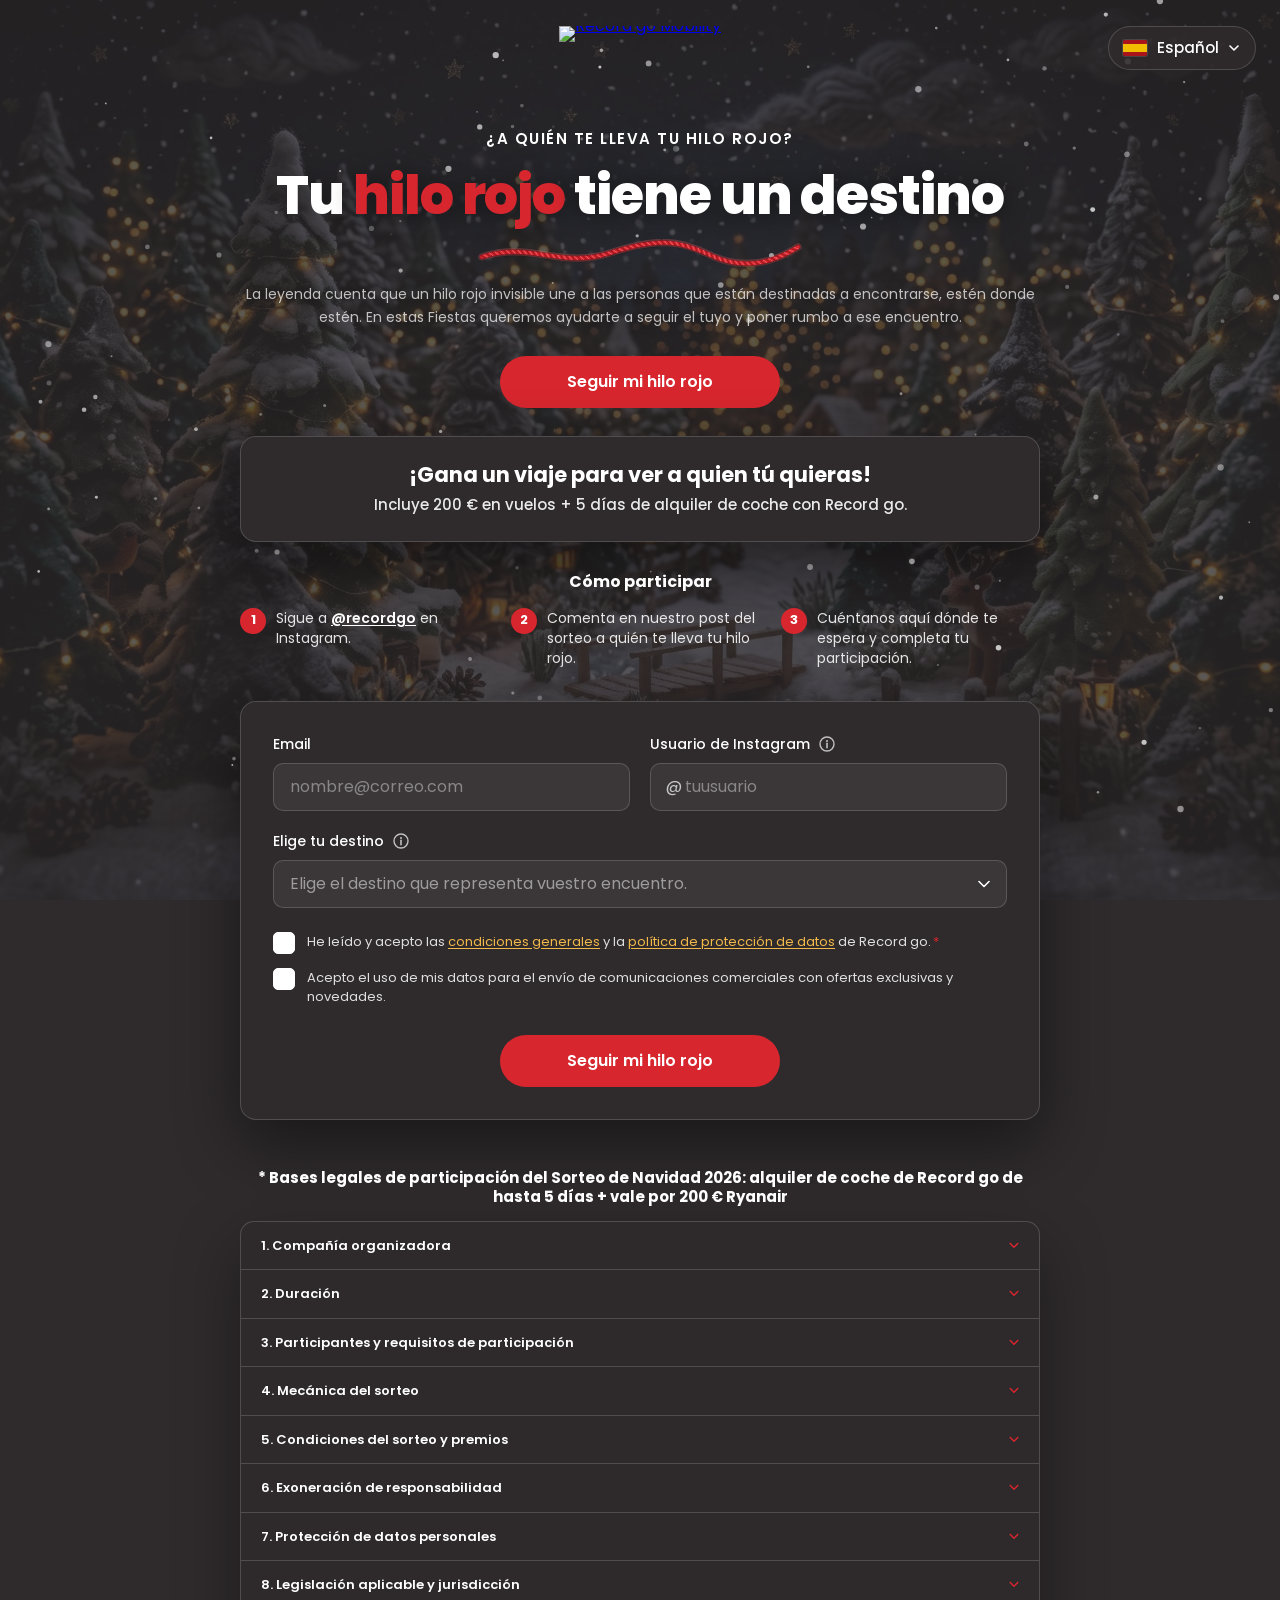
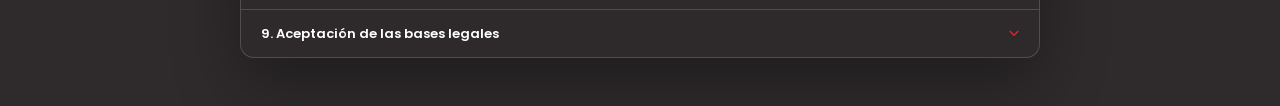
==== commit 5d4529a9: "Bases legales: enlace a Términos y Condiciones en cada idioma Co-Authored-By: Claude Opus 5.5 <norep" ====
--- a/navidad/index.html
+++ b/navidad/index.html
@@ -1462,7 +1462,7 @@
 
     /* ---------- Bases legales (texto completo por idioma) ----------
        Cada idioma: title + 9 apartados. Un texto es un párrafo; ["ul", [...]] es una lista. */
-    var BASES = {"es": {"title": "Bases legales de participación del Sorteo de Navidad 2026: alquiler de coche de Record go de hasta 5 días + vale por 200 € Ryanair", "s": [["RECORD GO ALQUILER VACACIONAL SA con CIF número A-12584470 y domicilio social en Avenida Casalduch, 61 – 12005 Castellón de la Plana, empresa inscrita en el Registro mercantil de la localidad de Castellón, inscripción 1.ª, hoja: CS 19086, folio 194, tomo 115, libro 679, sección 8ª, 14 de junio de 2002 (en adelante, “Record go”).", "Record go organiza con fines promocionales un sorteo (en adelante “el Sorteo”) de ámbito europeo, a través de Internet, concretamente a través del perfil oficial de Instagram de Record go (@recordgo) y la web de Record go (https://www.recordrentacar.com/), exclusivo para usuarios residentes en Europa y mayores de edad, de acuerdo con lo dispuesto en el apartado correspondiente de estas Bases Legales."], ["El plazo para poder participar en el sorteo comienza el día 1 de diciembre de 2026 y finalizará el día 29 de diciembre de 2026 a las 23:59 h (Madrid CET)."], ["Los participantes deberán cumplir los siguientes requisitos:", ["ul", ["Ser mayor de 21 años.", "Ser una persona física con residencia legal en España o en un país de la Unión Europea.", "Disponer de D.N.I., pasaporte o documento oficial equivalente en vigor.", "Disponer de un carné de conducir válido con un año de antigüedad.", "Tener un perfil real en Instagram (con datos identificativos reales de su titular).", "Aceptar de forma total e íntegra las presentes Bases Legales de participación.", "Seguir el perfil oficial de Instagram de Record go.", "Comentar el post de Instagram fijado en el perfil oficial de @recordgo sobre el Sorteo de Navidad y comentar, al menos una vez, mencionando a un usuario real de Instagram.", "Rellenar el formulario de participación de la landing del Sorteo."]], "Si se evidenciase que cualquiera de los participantes no cumple con los requisitos exigidos en las Bases Legales, o los datos proporcionados para participar no fueran válidos, su participación se considerará nula y quedarán automáticamente excluidos del Sorteo, perdiendo todo derecho sobre los premios otorgados en virtud del mismo.", "Si resulta ganadora alguna de las personas excluidas de participación, perderá su derecho a obtener el premio ganado y se procederá a entregar el mismo a la siguiente persona que reúna las condiciones de participación válidas de entre los suplentes designados."], ["El Sorteo consiste en seguir el perfil oficial de Instagram de Record go (@recordgo), comentar al menos una vez en el post fijado del Sorteo mencionando a un usuario real de Instagram, acceder a la landing page habilitada para el sorteo y cumplimentar el formulario de participación disponible en la página explicativa del Sorteo.", "No se permitirán comentarios u opiniones cuyo contenido se considere inadecuado, que sean ofensivos, injuriosos o discriminatorios o que pudieran vulnerar derechos de terceros. Tampoco se permitirán comentarios contra un particular que vulneren los principios de derecho al honor, a la intimidad personal y familiar y a la propia imagen o, en general, aquellos que contengan insultos, amenazas o menosprecios que tiendan a menoscabar la dignidad de las personas.", "En el caso de que Record go sea conocedor de dichos comentarios y/o publicaciones en el post del sorteo, se procederá a la descalificación del usuario en el caso de que sea participante y se eliminará el comentario. Por razones de volumen y ante la posibilidad de que Record go no pueda filtrar o eliminar todos los comentarios ofensivos, no nos responsabilizaremos de los posibles daños ocasionados por los comentarios que hagan los participantes en el Sorteo, y que en cualquier momento pudieran herir la sensibilidad de otros participantes.", "Se considerarán nulas aquellas participaciones que se hayan realizado con posterioridad a la fecha/hora de finalización del sorteo indicada, así como las que no cumplan con todos los requisitos de participación o incluyan datos que no sean verídicos."], [["ul", ["Se elegirá 1 ganador/a y 1 suplente.", "El ganador/a se publicará el 30 de diciembre de 2026 a través de la cuenta oficial de Instagram de Record go (@recordgo).", "El premio consiste en un alquiler de coche de Record go en cualquiera de nuestras delegaciones de hasta 5 días (siempre sujeto a disponibilidad) y un vale por valor de 200 € para gastar en vuelos con la compañía Ryanair.", "La categoría de vehículo para el disfrute del premio será CDMR o CDAH, atendiendo a criterio de disponibilidad.", "La fecha para hacer uso del premio podrá ser entre el 30/12/2026 y el 31/12/2027. La reserva del coche de alquiler deberá hacerse mediante email.", "Se establece un plazo de SIETE (7) días naturales desde la fecha de publicación del ganador/a para que este reconozca y acepte el premio a través de Mensaje Directo en el perfil de Instagram de Record go. En caso de no hacerlo en el plazo establecido, el premio se concederá a el/la suplente elegido/a.", "Se establece un plazo de SIETE (7) días naturales desde la fecha de publicación del nombre del/la suplente (ganador/a) para que este reconozca y acepte el premio a través de Mensaje Directo en el perfil de Instagram de Record go. En caso de no hacerlo, Record go tendrá el derecho de no entregar el premio.", "El conductor del vehículo debe ser mayor de 21 años y disponer de un año mínimo de carné en vigor.", "El premio será aplicable a las tarifas de alquiler Just go y la Cobertura Total Confort Premium, sin incluir ningún otro extra, servicios adicionales y coberturas que se ofrecen a través de la web www.recordgo.com. El ganador recibirá el vehículo con el depósito de combustible lleno y deberá devolverlo en las mismas condiciones, teniendo en cuenta que en el momento de la recogida el ganador deberá disponer de un método de pago a su nombre aceptado por Record go para realizar el depósito del combustible, que se desbloqueará en el momento de la devolución del vehículo atendiendo a los Términos y Condiciones Generales de Record go.", "El premio no es acumulable a otras promociones."]], "La selección de el/la ganador/a se realizará a través de la plataforma independiente AppSorteos, herramienta especializada en promociones digitales que garantiza la transparencia del sorteo y la aleatoriedad en la elección del ganador. Además, la herramienta proporciona un certificado de validez al hacer el sorteo.", "El/La ganador/a se publicará a través de Instagram. El ganador deberá contactar por mensaje directo en el perfil de Instagram de Record go y proporcionará los datos necesarios para poder disfrutar del premio.", "Para más información sobre los Términos y Condiciones Generales, se puede leer aquí: https://www.recordrentacar.com/es/recordgo-condiciones/", "En ningún caso el premiado podrá vender, revender, subastar o realizar en general cualquier tipo de acto que implique la comercialización del premio.", "Los participantes y el futuro ganador aceptan y entienden que su nombre de usuario y cualquier información que aparezca pública en su perfil pueda ser publicada en cualquier soporte interno y externo de Record go, incluyendo en su perfil de Instagram, otros perfiles en redes sociales de la empresa o en su página web.", "Igualmente, el ganador se compromete a colaborar con Record go en las actividades publicitarias vinculadas al Sorteo sin remuneración alguna por este concepto y sin coste por su parte, autorizando la comunicación con la participación en el presente Sorteo.", "El premio entregado no será transferible ni susceptible de cambios, alteraciones o compensaciones a petición de los participantes, no pudiendo ser canjeado por cualquier otro producto ni por dinero. Record go se reserva el derecho, si concurre justa causa y previa comunicación en legal forma, de efectuar cualquier cambio, suspender o ampliar este Sorteo.", "Correrán a cuenta y cargo del ganador cualquier carga fiscal o tributaria que la aceptación del premio pudiera suponerle, así como cualquier otro gasto derivado del Sorteo que no esté expresamente asumido por Record go en las presentes Bases Legales.", "Record go se reserva el derecho a cancelar, suspender y/o modificar el Sorteo, en todo o en parte, en caso de fraude, fallos técnicos o por cualquier otro factor más allá del control razonable de Record go que impida la integridad o el funcionamiento adecuado del Sorteo."], ["A título enunciativo, pero no limitativo, Record go no se responsabiliza de las posibles pérdidas, robos, retrasos o cualquier otra circunstancia imputable a terceros que puedan afectar al desarrollo del presente Sorteo, así como tampoco se responsabiliza del uso que haga el participante respecto del premio que obtenga de este Sorteo, no asumiendo responsabilidad alguna por ningún daño o perjuicio de cualquier tipo que pudieren sufrir los participantes, el/los ganador/es o terceros.", "Record go no asumirá la responsabilidad en casos de fuerza mayor o caso fortuito que pudieran impedir la realización del Sorteo o el disfrute total o parcial del premio. En caso de que este Sorteo no pudiera realizarse, bien por fraudes detectados en el mismo, errores técnicos, o cualquier otro motivo que no esté bajo el control de Record go y que afecte al normal desarrollo del Sorteo, Record go se reserva el derecho a cancelar, modificar o suspender el mismo, incluyendo la página web de participación.", "El Sorteo no está patrocinado, avalado, administrado ni asociado en modo alguno a Instagram, por lo que los participantes liberan a Instagram de toda responsabilidad por los eventuales daños que se deriven del mismo."], ["De conformidad con lo establecido en la normativa aplicable en materia de protección de datos, y concretamente en el Reglamento (UE) 2016/679 del Parlamento Europeo y del Consejo, de 27 de abril de 2016, relativo a la protección de las personas físicas en lo que respecta al tratamiento de datos personales y a la libre circulación de estos datos (RGPD), así como en la Ley Orgánica 3/2018, de 5 de diciembre, de Protección de Datos Personales y garantía de los derechos digitales (LOPDGDD), se informa que el responsable del tratamiento de sus datos facilitados para participar en el presente Sorteo es RECORD GO RENT A CAR SA, con CIF número A-12584470 y domicilio social en Avenida Casalduch, 61 – 12005 Castellón de la Plana.", "La finalidad del tratamiento consiste en tramitar y gestionar la participación de los participantes en el Sorteo y comunicar el premio al participante que resultase ganador. La base jurídica del tratamiento es el consentimiento del participante que voluntariamente desea participar en el Sorteo. Los datos no serán cedidos a terceras partes, sino únicamente a los encargados del tratamiento estrictamente necesarios para el buen funcionamiento del Sorteo.", "Sus datos serán conservados durante el tiempo que dure el Sorteo y, en todo caso, por el tiempo que resulte necesario para poder cumplir con las obligaciones legales que del mismo se puedan derivar. Una vez transcurridos dichos plazos, sus datos serán suprimidos.", "Los participantes garantizan que los datos personales facilitados son veraces y se hacen responsables de comunicar a RECORD RENT A CAR SA cualquier modificación de estos. RECORD RENT A CAR SA se reserva el derecho a excluir del Sorteo a todo participante que haya facilitado datos falsos. Se recomienda tener la máxima diligencia en materia de Protección de Datos mediante la utilización de herramientas de seguridad, no pudiéndose responsabilizar a RECORD RENT A CAR SA de sustracciones, modificaciones o pérdidas de datos ilícitas.", "Los participantes tienen derecho a acceder a sus datos personales, así como a solicitar la rectificación de los datos inexactos o, en su caso, solicitar su supresión, solicitar la limitación del tratamiento de sus datos, oponerse al tratamiento de sus datos y solicitar su portabilidad. Los participantes pueden ejercer todos estos derechos en la siguiente dirección de email: privacy@recordrentacar.com, indicando el motivo de su petición, o bien por correo ordinario a la siguiente dirección: Avda. Casalduch nº 61, C.P. 12005 Castellón de la Plana, Castellón, España.", "En todo caso, los participantes pueden poner una reclamación ante la autoridad de control competente, si así lo estiman oportuno."], ["Record go se reserva el derecho de modificar o ampliar estas Bases Legales, en la medida que no perjudique o menoscabe los derechos de los participantes en el Sorteo.", "Estas Bases Legales se regirán de conformidad con la ley española. Serán competentes para resolver cualquier reclamación o controversia que pudiera plantearse en relación con la validez, interpretación o cumplimiento de estas bases los Juzgados y Tribunales de Castellón."], ["La participación en el Sorteo supone la aceptación expresa de las presentes Bases Legales, que podrán ser consultadas por cualquier interesado antes, durante y posteriormente a su participación."]]}, "en": {"title": "Official rules of the Christmas 2026 Giveaway: Record go car rental for up to 5 days + €200 Ryanair voucher", "s": [["RECORD GO ALQUILER VACACIONAL SA, with tax ID (CIF) A-12584470 and registered office at Avenida Casalduch, 61 – 12005 Castellón de la Plana (Spain), a company registered in the Commercial Register of Castellón, entry 1, sheet CS 19086, folio 194, volume 115, book 679, section 8, on 14 June 2002 (hereinafter, “Record go”).", "Record go is organising, for promotional purposes, a giveaway (hereinafter, “the Giveaway”) open across Europe and run online, specifically through Record go’s official Instagram profile (@recordgo) and the Record go website (https://www.recordrentacar.com/), exclusively for adult users resident in Europe, in accordance with the relevant section of these Official Rules."], ["The period to enter the Giveaway begins on 1 December 2026 and ends on 29 December 2026 at 23:59 (Madrid time, CET)."], ["Participants must meet the following requirements:", ["ul", ["Be over 21 years of age.", "Be a natural person legally resident in Spain or in a European Union country.", "Hold a valid national ID card, passport or equivalent official document.", "Hold a valid driving licence that is at least one year old.", "Have a genuine Instagram profile (with the holder’s real identifying details).", "Fully accept these Official Rules.", "Follow Record go’s official Instagram profile.", "Comment on the Christmas Giveaway post pinned to the official @recordgo profile, at least once, tagging a real Instagram user.", "Fill in the entry form on the Giveaway landing page."]], "If it is found that any participant does not meet the requirements set out in these Official Rules, or that the details provided to enter are not valid, their entry will be considered void and they will be automatically excluded from the Giveaway, losing all rights to any prize awarded under it.", "If an excluded person is drawn as the winner, they will lose their right to the prize, which will be awarded to the next person among the designated reserves who meets the valid entry conditions."], ["To take part in the Giveaway, participants must follow Record go’s official Instagram profile (@recordgo), comment at least once on the pinned Giveaway post tagging a real Instagram user, go to the landing page set up for the Giveaway and complete the entry form available on the Giveaway information page.", "Comments or opinions whose content is considered inappropriate, offensive, insulting or discriminatory, or which may infringe the rights of third parties, will not be allowed. Nor will comments against an individual that infringe the rights to honour, personal and family privacy and one’s own image, or, in general, any comments containing insults, threats or disparaging remarks that tend to undermine people’s dignity.", "If Record go becomes aware of any such comments and/or posts on the Giveaway post, the user will be disqualified if they are a participant and the comment will be removed. Due to the volume involved and the possibility that Record go may not be able to filter or remove all offensive comments, we accept no liability for any damage caused by comments made by participants in the Giveaway that may at any time offend other participants.", "Entries made after the stated closing date/time of the Giveaway will be void, as will entries that do not meet all the entry requirements or that include untruthful information."], [["ul", ["1 winner and 1 reserve will be chosen.", "The winner will be announced on 30 December 2026 through Record go’s official Instagram account (@recordgo).", "The prize consists of a Record go car rental of up to 5 days at any of our branches (always subject to availability) and a voucher worth €200 to spend on flights with Ryanair.", "The vehicle category for the prize will be CDMR or CDAH, subject to availability.", "The prize may be used between 30/12/2026 and 31/12/2027. The rental car must be booked by email.", "The winner will have SEVEN (7) calendar days from the date the winner is announced to acknowledge and accept the prize by Direct Message on Record go’s Instagram profile. If they fail to do so within this period, the prize will be awarded to the chosen reserve.", "The reserve (winner) will have SEVEN (7) calendar days from the date their name is announced to acknowledge and accept the prize by Direct Message on Record go’s Instagram profile. If they fail to do so, Record go will be entitled not to award the prize.", "The driver of the vehicle must be over 21 years of age and have held a valid driving licence for at least one year.", "The prize applies to the Just go rental rate and Total Comfort Premium Cover, and does not include any other extras, additional services or cover offered through the website www.recordgo.com. The winner will receive the vehicle with a full fuel tank and must return it in the same condition. At pick-up, the winner must have a payment method in their name accepted by Record go to pay the fuel deposit, which will be released when the vehicle is returned, in accordance with Record go’s General Terms and Conditions.", "The prize cannot be combined with other promotions."]], "The winner will be selected through the independent platform AppSorteos, a tool specialising in digital promotions that guarantees the transparency of the draw and the random selection of the winner. The tool also provides a certificate of validity when the draw is made.", "The winner will be announced on Instagram. The winner must get in touch by direct message on Record go’s Instagram profile and provide the details needed to enjoy the prize.", "For more information on the General Terms and Conditions, see: https://www.recordrentacar.com/es/recordgo-condiciones/", "Under no circumstances may the winner sell, resell, auction or, in general, carry out any act involving the commercialisation of the prize.", "Participants and the future winner accept and understand that their username and any information publicly shown on their profile may be published on any internal or external Record go channel, including its Instagram profile, the company’s other social media profiles or its website.", "Likewise, the winner agrees to collaborate with Record go in the advertising activities linked to the Giveaway without receiving any remuneration and at no cost to them, authorising communication of their participation in this Giveaway.", "The prize is non-transferable and may not be changed, altered or compensated at the participants’ request, nor exchanged for any other product or for cash. Record go reserves the right, where there is just cause and after due legal notice, to make any changes to, suspend or extend this Giveaway.", "Any tax liability arising from acceptance of the prize, as well as any other expense arising from the Giveaway not expressly borne by Record go under these Official Rules, shall be borne by the winner.", "Record go reserves the right to cancel, suspend and/or modify the Giveaway, in whole or in part, in the event of fraud, technical failures or any other factor beyond Record go’s reasonable control that compromises the integrity or proper operation of the Giveaway."], ["By way of example but not limitation, Record go accepts no liability for any loss, theft, delay or any other circumstance attributable to third parties that may affect this Giveaway, nor for the use the participant makes of the prize obtained, and accepts no liability for any damage or loss of any kind that participants, the winner(s) or third parties may suffer.", "Record go will not be liable in cases of force majeure or unforeseeable circumstances that may prevent the Giveaway from taking place or the full or partial enjoyment of the prize. If this Giveaway cannot take place due to detected fraud, technical errors or any other reason beyond Record go’s control that affects its normal running, Record go reserves the right to cancel, modify or suspend it, including the entry website.", "The Giveaway is in no way sponsored, endorsed, administered by or associated with Instagram, and participants therefore release Instagram from all liability for any damage that may arise from it."], ["In accordance with the applicable data protection legislation, and specifically Regulation (EU) 2016/679 of the European Parliament and of the Council of 27 April 2016 on the protection of natural persons with regard to the processing of personal data and on the free movement of such data (GDPR), and Spanish Organic Law 3/2018 of 5 December on the Protection of Personal Data and Guarantee of Digital Rights (LOPDGDD), you are informed that the controller of the data you provide to take part in this Giveaway is RECORD GO RENT A CAR SA, with tax ID (CIF) A-12584470 and registered office at Avenida Casalduch, 61 – 12005 Castellón de la Plana (Spain).", "The purpose of the processing is to handle and manage participants’ entries in the Giveaway and to notify the winning participant of the prize. The legal basis for the processing is the consent of the participant who voluntarily wishes to take part in the Giveaway. The data will not be disclosed to third parties, only to the processors strictly necessary for the proper running of the Giveaway.", "Your data will be kept for the duration of the Giveaway and, in any case, for as long as necessary to comply with any legal obligations arising from it. Once these periods have elapsed, your data will be deleted.", "Participants guarantee that the personal data provided are true and are responsible for informing RECORD RENT A CAR SA of any changes to them. RECORD RENT A CAR SA reserves the right to exclude from the Giveaway any participant who has provided false data. Maximum diligence in data protection matters is recommended through the use of security tools; RECORD RENT A CAR SA cannot be held liable for unlawful theft, modification or loss of data.", "Participants have the right to access their personal data, request the rectification of inaccurate data or, where applicable, request its erasure, request the restriction of processing, object to the processing of their data and request its portability. Participants may exercise all these rights by email at privacy@recordrentacar.com, stating the reason for their request, or by post at the following address: Avda. Casalduch nº 61, 12005 Castellón de la Plana, Castellón, Spain.", "In any case, participants may lodge a complaint with the competent supervisory authority if they consider it appropriate."], ["Record go reserves the right to modify or extend these Official Rules, provided this does not harm or impair the rights of the participants in the Giveaway.", "These Official Rules are governed by Spanish law. The Courts and Tribunals of Castellón shall have jurisdiction to resolve any claim or dispute that may arise in relation to the validity, interpretation or fulfilment of these rules."], ["Taking part in the Giveaway implies express acceptance of these Official Rules, which may be consulted by any interested party before, during and after their participation."]]}, "de": {"title": "Teilnahmebedingungen des Weihnachtsgewinnspiels 2026: Mietwagen von Record go für bis zu 5 Tage + Ryanair-Gutschein über 200 €", "s": [["RECORD GO ALQUILER VACACIONAL SA, Steuernummer (CIF) A-12584470, mit Sitz in Avenida Casalduch, 61 – 12005 Castellón de la Plana (Spanien), eingetragen im Handelsregister von Castellón, 1. Eintragung, Blatt CS 19086, Folio 194, Band 115, Buch 679, Abschnitt 8, am 14. Juni 2002 (nachfolgend „Record go“).", "Record go veranstaltet zu Werbezwecken ein europaweites Gewinnspiel (nachfolgend „das Gewinnspiel“) über das Internet, konkret über das offizielle Instagram-Profil von Record go (@recordgo) und die Website von Record go (https://www.recordrentacar.com/), ausschließlich für volljährige Nutzer mit Wohnsitz in Europa, gemäß dem entsprechenden Abschnitt dieser Teilnahmebedingungen."], ["Die Teilnahme am Gewinnspiel ist vom 1. Dezember 2026 bis zum 29. Dezember 2026 um 23:59 Uhr (Madrider Zeit, MEZ) möglich."], ["Die Teilnehmenden müssen folgende Voraussetzungen erfüllen:", ["ul", ["Älter als 21 Jahre sein.", "Eine natürliche Person mit rechtmäßigem Wohnsitz in Spanien oder in einem Land der Europäischen Union sein.", "Über einen gültigen Personalausweis, Reisepass oder ein gleichwertiges amtliches Dokument verfügen.", "Seit mindestens einem Jahr einen gültigen Führerschein besitzen.", "Ein echtes Instagram-Profil haben (mit echten Identifikationsdaten des Inhabers).", "Diese Teilnahmebedingungen vollständig akzeptieren.", "Dem offiziellen Instagram-Profil von Record go folgen.", "Den im offiziellen Profil @recordgo angehefteten Instagram-Beitrag zum Weihnachtsgewinnspiel mindestens einmal kommentieren und dabei einen echten Instagram-Nutzer erwähnen.", "Das Teilnahmeformular auf der Landingpage des Gewinnspiels ausfüllen."]], "Stellt sich heraus, dass Teilnehmende die in diesen Teilnahmebedingungen geforderten Voraussetzungen nicht erfüllen oder die angegebenen Daten nicht gültig sind, ist ihre Teilnahme ungültig. Sie werden automatisch vom Gewinnspiel ausgeschlossen und verlieren jeglichen Anspruch auf die im Rahmen des Gewinnspiels vergebenen Preise.", "Wird eine ausgeschlossene Person als Gewinner gezogen, verliert sie ihren Anspruch auf den Preis, und dieser geht an die nächste Person unter den bestimmten Ersatzgewinnern, die die gültigen Teilnahmebedingungen erfüllt."], ["Zur Teilnahme muss man dem offiziellen Instagram-Profil von Record go (@recordgo) folgen, den angehefteten Gewinnspielbeitrag mindestens einmal kommentieren und dabei einen echten Instagram-Nutzer erwähnen, die für das Gewinnspiel eingerichtete Landingpage aufrufen und das dort verfügbare Teilnahmeformular ausfüllen.", "Kommentare oder Meinungen, deren Inhalt als unangemessen, beleidigend, verleumderisch oder diskriminierend angesehen wird oder die Rechte Dritter verletzen könnte, sind nicht erlaubt. Ebenfalls nicht erlaubt sind Kommentare gegen Privatpersonen, die das Recht auf Ehre, auf persönliche und familiäre Privatsphäre und am eigenen Bild verletzen, sowie allgemein Kommentare mit Beleidigungen, Drohungen oder Herabsetzungen, die die Würde von Menschen beeinträchtigen.", "Erhält Record go Kenntnis von solchen Kommentaren und/oder Beiträgen unter dem Gewinnspielbeitrag, wird der Nutzer, sofern er teilnimmt, disqualifiziert und der Kommentar gelöscht. Aufgrund des Umfangs und der Möglichkeit, dass Record go nicht alle anstößigen Kommentare filtern oder löschen kann, übernehmen wir keine Haftung für Schäden durch Kommentare der Teilnehmenden, die andere Teilnehmende verletzen könnten.", "Teilnahmen nach dem angegebenen Enddatum/der angegebenen Enduhrzeit des Gewinnspiels sind ungültig, ebenso Teilnahmen, die nicht alle Voraussetzungen erfüllen oder unwahre Angaben enthalten."], [["ul", ["Es werden 1 Gewinner/in und 1 Ersatzgewinner/in ausgewählt.", "Der/die Gewinner/in wird am 30. Dezember 2026 über das offizielle Instagram-Konto von Record go (@recordgo) bekannt gegeben.", "Der Preis besteht aus einem Mietwagen von Record go für bis zu 5 Tage an einer beliebigen unserer Stationen (stets je nach Verfügbarkeit) und einem Gutschein im Wert von 200 € für Flüge mit Ryanair.", "Die Fahrzeugkategorie für den Preis ist CDMR oder CDAH, je nach Verfügbarkeit.", "Der Preis kann zwischen dem 30.12.2026 und dem 31.12.2027 eingelöst werden. Der Mietwagen muss per E-Mail reserviert werden.", "Der/die Gewinner/in hat ab der Bekanntgabe SIEBEN (7) Kalendertage Zeit, den Preis per Direktnachricht an das Instagram-Profil von Record go zu bestätigen und anzunehmen. Geschieht dies nicht fristgerecht, geht der Preis an den/die Ersatzgewinner/in.", "Der/die Ersatzgewinner/in hat ab der Bekanntgabe seines/ihres Namens SIEBEN (7) Kalendertage Zeit, den Preis per Direktnachricht an das Instagram-Profil von Record go zu bestätigen und anzunehmen. Geschieht dies nicht, ist Record go berechtigt, den Preis nicht zu vergeben.", "Der Fahrer/die Fahrerin muss älter als 21 Jahre sein und seit mindestens einem Jahr einen gültigen Führerschein besitzen.", "Der Preis gilt für den Miettarif Just go und den Schutz Total Confort Premium; weitere Extras, Zusatzleistungen und Versicherungen, die auf www.recordgo.com angeboten werden, sind nicht enthalten. Der/die Gewinner/in erhält das Fahrzeug vollgetankt und muss es im gleichen Zustand zurückgeben. Bei der Abholung muss er/sie über ein von Record go akzeptiertes Zahlungsmittel auf seinen/ihren Namen für die Kraftstoffkaution verfügen, die bei Rückgabe des Fahrzeugs gemäß den Allgemeinen Geschäftsbedingungen von Record go freigegeben wird.", "Der Preis ist nicht mit anderen Aktionen kombinierbar."]], "Der/die Gewinner/in wird über die unabhängige Plattform AppSorteos ermittelt, ein auf digitale Aktionen spezialisiertes Tool, das die Transparenz der Verlosung und die zufällige Auswahl garantiert. Zudem stellt das Tool bei der Verlosung ein Gültigkeitszertifikat aus.", "Der/die Gewinner/in wird über Instagram bekannt gegeben und muss sich per Direktnachricht an das Instagram-Profil von Record go wenden und die für die Inanspruchnahme des Preises erforderlichen Daten angeben.", "Weitere Informationen zu den Allgemeinen Geschäftsbedingungen findest du hier: https://www.recordrentacar.com/es/recordgo-condiciones/", "Der/die Gewinner/in darf den Preis keinesfalls verkaufen, weiterverkaufen, versteigern oder anderweitig kommerziell verwerten.", "Die Teilnehmenden und der/die künftige Gewinner/in akzeptieren, dass ihr Nutzername und alle in ihrem Profil öffentlich sichtbaren Informationen in internen und externen Medien von Record go veröffentlicht werden können, einschließlich des Instagram-Profils, anderer Social-Media-Profile des Unternehmens oder der Website.", "Ebenso verpflichtet sich der/die Gewinner/in, ohne Vergütung und ohne eigene Kosten an Werbeaktivitäten von Record go im Zusammenhang mit dem Gewinnspiel mitzuwirken, und stimmt der Kommunikation seiner/ihrer Teilnahme zu.", "Der Preis ist nicht übertragbar und kann auf Wunsch der Teilnehmenden weder geändert noch ersetzt, gegen ein anderes Produkt eingetauscht oder in bar ausgezahlt werden. Record go behält sich das Recht vor, bei berechtigtem Grund und nach ordnungsgemäßer Mitteilung Änderungen vorzunehmen oder das Gewinnspiel auszusetzen oder zu verlängern.", "Etwaige steuerliche Belastungen aus der Annahme des Preises sowie alle sonstigen Kosten im Zusammenhang mit dem Gewinnspiel, die Record go in diesen Teilnahmebedingungen nicht ausdrücklich übernimmt, trägt der/die Gewinner/in.", "Record go behält sich das Recht vor, das Gewinnspiel ganz oder teilweise abzubrechen, auszusetzen und/oder zu ändern, wenn Betrug, technische Störungen oder andere Umstände außerhalb der zumutbaren Kontrolle von Record go die Integrität oder den ordnungsgemäßen Ablauf beeinträchtigen."], ["Record go haftet insbesondere, aber nicht ausschließlich, nicht für Verluste, Diebstähle, Verzögerungen oder sonstige Umstände, die Dritten zuzurechnen sind und den Ablauf dieses Gewinnspiels beeinträchtigen könnten, noch für die Nutzung des Preises durch die Teilnehmenden, und übernimmt keinerlei Haftung für Schäden jeglicher Art, die Teilnehmenden, Gewinner/innen oder Dritten entstehen könnten.", "Record go haftet nicht in Fällen höherer Gewalt oder zufälliger Ereignisse, die die Durchführung des Gewinnspiels oder die vollständige oder teilweise Inanspruchnahme des Preises verhindern. Kann das Gewinnspiel aufgrund von festgestelltem Betrug, technischen Fehlern oder anderen Gründen außerhalb der Kontrolle von Record go nicht durchgeführt werden, behält sich Record go das Recht vor, es abzubrechen, zu ändern oder auszusetzen, einschließlich der Teilnahme-Website.", "Das Gewinnspiel wird in keiner Weise von Instagram gesponsert, unterstützt, verwaltet oder steht mit Instagram in Verbindung. Die Teilnehmenden stellen Instagram daher von jeglicher Haftung für etwaige Schäden frei."], ["Gemäß den geltenden Datenschutzvorschriften, insbesondere der Verordnung (EU) 2016/679 des Europäischen Parlaments und des Rates vom 27. April 2016 zum Schutz natürlicher Personen bei der Verarbeitung personenbezogener Daten und zum freien Datenverkehr (DSGVO) sowie dem spanischen Organgesetz 3/2018 vom 5. Dezember über den Schutz personenbezogener Daten und die Gewährleistung digitaler Rechte (LOPDGDD), informieren wir dich, dass Verantwortlicher für die Verarbeitung der für die Teilnahme angegebenen Daten RECORD GO RENT A CAR SA ist, Steuernummer (CIF) A-12584470, mit Sitz in Avenida Casalduch, 61 – 12005 Castellón de la Plana (Spanien).", "Zweck der Verarbeitung ist die Abwicklung der Teilnahme am Gewinnspiel und die Benachrichtigung des Gewinners/der Gewinnerin. Rechtsgrundlage ist die Einwilligung der Teilnehmenden, die freiwillig am Gewinnspiel teilnehmen. Die Daten werden nicht an Dritte weitergegeben, sondern nur an die für den ordnungsgemäßen Ablauf unbedingt erforderlichen Auftragsverarbeiter.", "Die Daten werden für die Dauer des Gewinnspiels und in jedem Fall so lange gespeichert, wie es zur Erfüllung der sich daraus ergebenden gesetzlichen Pflichten erforderlich ist. Danach werden sie gelöscht.", "Die Teilnehmenden garantieren, dass ihre Angaben wahr sind, und sind dafür verantwortlich, RECORD RENT A CAR SA über Änderungen zu informieren. RECORD RENT A CAR SA behält sich das Recht vor, Teilnehmende mit falschen Angaben auszuschließen. Es wird empfohlen, beim Datenschutz größte Sorgfalt walten zu lassen und Sicherheitstools zu verwenden; RECORD RENT A CAR SA haftet nicht für rechtswidrige Entwendung, Änderung oder den Verlust von Daten.", "Die Teilnehmenden haben das Recht auf Auskunft über ihre personenbezogenen Daten, auf Berichtigung unrichtiger Daten oder gegebenenfalls auf Löschung, auf Einschränkung der Verarbeitung, auf Widerspruch gegen die Verarbeitung und auf Datenübertragbarkeit. Diese Rechte können per E-Mail an privacy@recordrentacar.com unter Angabe des Grundes oder per Post an folgende Adresse ausgeübt werden: Avda. Casalduch nº 61, 12005 Castellón de la Plana, Castellón, Spanien.", "In jedem Fall können die Teilnehmenden, wenn sie es für angebracht halten, Beschwerde bei der zuständigen Aufsichtsbehörde einlegen."], ["Record go behält sich das Recht vor, diese Teilnahmebedingungen zu ändern oder zu erweitern, sofern dadurch die Rechte der Teilnehmenden nicht beeinträchtigt werden.", "Diese Teilnahmebedingungen unterliegen spanischem Recht. Für Ansprüche oder Streitigkeiten im Zusammenhang mit ihrer Gültigkeit, Auslegung oder Erfüllung sind die Gerichte von Castellón zuständig."], ["Mit der Teilnahme am Gewinnspiel werden diese Teilnahmebedingungen ausdrücklich akzeptiert. Sie können von allen Interessierten vor, während und nach der Teilnahme eingesehen werden."]]}, "fr": {"title": "Règlement du jeu-concours de Noël 2026 : location de voiture Record go jusqu’à 5 jours + bon de 200 € Ryanair", "s": [["RECORD GO ALQUILER VACACIONAL SA, numéro d’identification fiscale (CIF) A-12584470, dont le siège social est situé Avenida Casalduch, 61 – 12005 Castellón de la Plana (Espagne), société inscrite au Registre du commerce de Castellón, 1re inscription, feuille CS 19086, folio 194, tome 115, livre 679, section 8, le 14 juin 2002 (ci-après « Record go »).", "Record go organise à des fins promotionnelles un jeu-concours (ci-après « le Jeu-concours ») de portée européenne, sur Internet, et plus précisément sur le profil Instagram officiel de Record go (@recordgo) et sur le site web de Record go (https://www.recordrentacar.com/), réservé aux utilisateurs majeurs résidant en Europe, conformément à la section correspondante du présent règlement."], ["La période de participation commence le 1er décembre 2026 et se termine le 29 décembre 2026 à 23 h 59 (heure de Madrid, CET)."], ["Les participants doivent remplir les conditions suivantes :", ["ul", ["Avoir plus de 21 ans.", "Être une personne physique résidant légalement en Espagne ou dans un pays de l’Union européenne.", "Disposer d’une carte d’identité, d’un passeport ou d’un document officiel équivalent en cours de validité.", "Être titulaire d’un permis de conduire valide depuis au moins un an.", "Avoir un vrai profil Instagram (avec les données d’identification réelles de son titulaire).", "Accepter intégralement le présent règlement.", "Suivre le profil Instagram officiel de Record go.", "Commenter, au moins une fois, la publication Instagram épinglée sur le profil officiel @recordgo consacrée au jeu-concours de Noël, en mentionnant un vrai utilisateur d’Instagram.", "Remplir le formulaire de participation sur la page du jeu-concours."]], "S’il s’avère qu’un participant ne remplit pas les conditions exigées par le présent règlement, ou que les données fournies ne sont pas valides, sa participation sera considérée comme nulle et il sera automatiquement exclu du jeu-concours, perdant tout droit sur les lots attribués.", "Si une personne exclue est tirée au sort comme gagnante, elle perdra son droit au lot, qui sera remis à la personne suivante parmi les suppléants désignés remplissant les conditions de participation."], ["Pour participer, il faut suivre le profil Instagram officiel de Record go (@recordgo), commenter au moins une fois la publication épinglée du jeu-concours en mentionnant un vrai utilisateur d’Instagram, se rendre sur la page dédiée au jeu-concours et remplir le formulaire de participation qui y est disponible.", "Les commentaires ou opinions dont le contenu est jugé inapproprié, offensant, injurieux ou discriminatoire, ou susceptible de porter atteinte aux droits de tiers, ne seront pas autorisés. Ne seront pas non plus autorisés les commentaires visant un particulier qui portent atteinte au droit à l’honneur, à la vie privée et familiale et à l’image, ni, en général, ceux contenant des insultes, des menaces ou des propos méprisants portant atteinte à la dignité des personnes.", "Si Record go a connaissance de tels commentaires et/ou publications sous la publication du jeu-concours, l’utilisateur sera disqualifié s’il participe et le commentaire sera supprimé. En raison du volume et de la possibilité que Record go ne puisse pas filtrer ou supprimer tous les commentaires offensants, nous déclinons toute responsabilité pour les dommages causés par les commentaires des participants susceptibles de heurter la sensibilité d’autres participants.", "Les participations effectuées après la date/heure de clôture indiquée seront considérées comme nulles, de même que celles qui ne remplissent pas toutes les conditions ou comportent des données inexactes."], [["ul", ["1 gagnant(e) et 1 suppléant(e) seront désignés.", "Le/la gagnant(e) sera annoncé(e) le 30 décembre 2026 sur le compte Instagram officiel de Record go (@recordgo).", "Le lot comprend une location de voiture Record go jusqu’à 5 jours dans l’une de nos agences (toujours sous réserve de disponibilité) et un bon d’une valeur de 200 € à utiliser sur des vols de la compagnie Ryanair.", "La catégorie de véhicule sera CDMR ou CDAH, selon les disponibilités.", "Le lot pourra être utilisé entre le 30/12/2026 et le 31/12/2027. La réservation de la voiture de location devra être faite par e-mail.", "Le/la gagnant(e) dispose de SEPT (7) jours calendaires à compter de l’annonce pour confirmer et accepter le lot par message privé sur le profil Instagram de Record go. À défaut, le lot sera attribué au/à la suppléant(e).", "Le/la suppléant(e) dispose de SEPT (7) jours calendaires à compter de l’annonce de son nom pour confirmer et accepter le lot par message privé sur le profil Instagram de Record go. À défaut, Record go pourra ne pas attribuer le lot.", "Le conducteur du véhicule doit avoir plus de 21 ans et être titulaire d’un permis de conduire valide depuis au moins un an.", "Le lot s’applique au tarif de location Just go et à la couverture Total Confort Premium, sans aucun autre extra, service supplémentaire ou couverture proposés sur le site www.recordgo.com. Le/la gagnant(e) recevra le véhicule avec le plein de carburant et devra le restituer dans les mêmes conditions. Lors de la prise en charge, il/elle devra disposer d’un moyen de paiement à son nom accepté par Record go pour la caution carburant, qui sera débloquée à la restitution du véhicule conformément aux Conditions générales de Record go.", "Le lot n’est pas cumulable avec d’autres promotions."]], "Le/la gagnant(e) sera désigné(e) via la plateforme indépendante AppSorteos, outil spécialisé dans les promotions numériques qui garantit la transparence et le caractère aléatoire du tirage. L’outil délivre en outre un certificat de validité du tirage.", "Le/la gagnant(e) sera annoncé(e) sur Instagram et devra prendre contact par message privé sur le profil Instagram de Record go en fournissant les données nécessaires pour profiter du lot.", "Pour plus d’informations sur les Conditions générales : https://www.recordrentacar.com/es/recordgo-condiciones/", "Le/la gagnant(e) ne pourra en aucun cas vendre, revendre, mettre aux enchères ni commercialiser le lot de quelque manière que ce soit.", "Les participants et le/la futur(e) gagnant(e) acceptent que leur nom d’utilisateur et toute information publique de leur profil puissent être publiés sur tout support interne ou externe de Record go, y compris son profil Instagram, ses autres réseaux sociaux ou son site web.", "De même, le/la gagnant(e) s’engage à collaborer avec Record go aux actions publicitaires liées au jeu-concours, sans rémunération ni frais de sa part, et autorise la communication de sa participation.", "Le lot n’est ni cessible, ni modifiable, ni compensable à la demande des participants, et ne peut être échangé contre un autre produit ni contre de l’argent. Record go se réserve le droit, pour un motif légitime et après communication en bonne et due forme, d’apporter des modifications au jeu-concours, de le suspendre ou de le prolonger.", "Toute charge fiscale découlant de l’acceptation du lot, ainsi que toute autre dépense liée au jeu-concours non expressément prise en charge par Record go dans le présent règlement, sera à la charge du/de la gagnant(e).", "Record go se réserve le droit d’annuler, de suspendre et/ou de modifier le jeu-concours, en tout ou en partie, en cas de fraude, de défaillance technique ou de tout autre facteur échappant à son contrôle raisonnable qui compromettrait son intégrité ou son bon déroulement."], ["À titre indicatif et non limitatif, Record go décline toute responsabilité en cas de pertes, vols, retards ou toute autre circonstance imputable à des tiers susceptible d’affecter le déroulement du jeu-concours, ainsi que quant à l’usage que le participant fera du lot obtenu, et n’assume aucune responsabilité pour tout dommage ou préjudice que pourraient subir les participants, le(s) gagnant(s) ou des tiers.", "Record go ne pourra être tenu responsable en cas de force majeure ou de cas fortuit empêchant la tenue du jeu-concours ou la jouissance totale ou partielle du lot. Si le jeu-concours ne pouvait avoir lieu en raison de fraudes détectées, d’erreurs techniques ou de tout autre motif échappant au contrôle de Record go, Record go se réserve le droit de l’annuler, de le modifier ou de le suspendre, y compris la page web de participation.", "Le jeu-concours n’est en aucun cas parrainé, soutenu, administré par Instagram ni associé à Instagram ; les participants dégagent donc Instagram de toute responsabilité pour les éventuels dommages qui en découleraient."], ["Conformément à la réglementation applicable en matière de protection des données, et notamment au Règlement (UE) 2016/679 du Parlement européen et du Conseil du 27 avril 2016 relatif à la protection des personnes physiques à l’égard du traitement des données à caractère personnel et à la libre circulation de ces données (RGPD), ainsi qu’à la loi organique espagnole 3/2018 du 5 décembre sur la protection des données personnelles et la garantie des droits numériques (LOPDGDD), nous t’informons que le responsable du traitement des données fournies pour participer au jeu-concours est RECORD GO RENT A CAR SA, CIF A-12584470, dont le siège social est situé Avenida Casalduch, 61 – 12005 Castellón de la Plana (Espagne).", "Le traitement a pour finalité de gérer la participation au jeu-concours et d’informer le participant gagnant de son lot. La base juridique du traitement est le consentement du participant qui souhaite volontairement participer. Les données ne seront pas cédées à des tiers, mais uniquement aux sous-traitants strictement nécessaires au bon déroulement du jeu-concours.", "Les données seront conservées pendant la durée du jeu-concours et, en tout état de cause, pendant le temps nécessaire au respect des obligations légales qui en découlent. Passé ces délais, elles seront supprimées.", "Les participants garantissent l’exactitude des données fournies et s’engagent à communiquer à RECORD RENT A CAR SA toute modification. RECORD RENT A CAR SA se réserve le droit d’exclure tout participant ayant fourni de fausses données. Il est recommandé de faire preuve de la plus grande diligence en matière de protection des données en utilisant des outils de sécurité ; RECORD RENT A CAR SA ne pourra être tenue responsable des vols, modifications ou pertes illicites de données.", "Les participants ont le droit d’accéder à leurs données personnelles, de demander la rectification des données inexactes ou, le cas échéant, leur suppression, de demander la limitation du traitement, de s’opposer au traitement et de demander la portabilité de leurs données. Ces droits peuvent être exercés par e-mail à privacy@recordrentacar.com en indiquant le motif de la demande, ou par courrier à l’adresse suivante : Avda. Casalduch nº 61, 12005 Castellón de la Plana, Castellón, Espagne.", "En tout état de cause, les participants peuvent introduire une réclamation auprès de l’autorité de contrôle compétente s’ils le jugent opportun."], ["Record go se réserve le droit de modifier ou de compléter le présent règlement, dans la mesure où cela ne porte pas atteinte aux droits des participants.", "Le présent règlement est régi par le droit espagnol. Les juridictions de Castellón seront compétentes pour toute réclamation ou tout litige relatif à sa validité, son interprétation ou son exécution."], ["La participation au jeu-concours implique l’acceptation expresse du présent règlement, qui peut être consulté par toute personne intéressée avant, pendant et après sa participation."]]}, "ca": {"title": "Bases legals de participació del Sorteig de Nadal 2026: lloguer de cotxe de Record go de fins a 5 dies + val de 200 € Ryanair", "s": [["RECORD GO ALQUILER VACACIONAL SA, amb CIF número A-12584470 i domicili social a l’Avinguda Casalduch, 61 – 12005 Castelló de la Plana, empresa inscrita al Registre mercantil de Castelló, inscripció 1a, full CS 19086, foli 194, tom 115, llibre 679, secció 8a, el 14 de juny de 2002 (d’ara endavant, “Record go”).", "Record go organitza amb finalitats promocionals un sorteig (d’ara endavant, “el Sorteig”) d’àmbit europeu, a través d’Internet, concretament a través del perfil oficial d’Instagram de Record go (@recordgo) i del web de Record go (https://www.recordrentacar.com/), exclusiu per a persones usuàries majors d’edat residents a Europa, d’acord amb l’apartat corresponent d’aquestes Bases Legals."], ["El termini per participar en el sorteig comença l’1 de desembre de 2026 i finalitzarà el 29 de desembre de 2026 a les 23:59 h (hora de Madrid, CET)."], ["Els participants han de complir els requisits següents:", ["ul", ["Ser major de 21 anys.", "Ser una persona física amb residència legal a Espanya o en un país de la Unió Europea.", "Disposar de DNI, passaport o document oficial equivalent vigent.", "Disposar d’un permís de conduir vàlid amb un any d’antiguitat.", "Tenir un perfil real a Instagram (amb dades identificatives reals del titular).", "Acceptar de manera total i íntegra aquestes Bases Legals.", "Seguir el perfil oficial d’Instagram de Record go.", "Comentar, almenys una vegada, la publicació d’Instagram fixada al perfil oficial de @recordgo sobre el Sorteig de Nadal, esmentant un usuari real d’Instagram.", "Emplenar el formulari de participació de la landing del Sorteig."]], "Si es demostra que algun participant no compleix els requisits exigits en aquestes Bases Legals, o que les dades proporcionades no són vàlides, la seva participació es considerarà nul·la i quedarà automàticament exclòs del Sorteig, i perdrà tot dret sobre els premis atorgats.", "Si resulta guanyadora alguna de les persones excloses, perdrà el dret a obtenir el premi, que es lliurarà a la següent persona dels suplents designats que compleixi les condicions de participació."], ["El Sorteig consisteix a seguir el perfil oficial d’Instagram de Record go (@recordgo), comentar almenys una vegada la publicació fixada del Sorteig esmentant un usuari real d’Instagram, accedir a la landing page habilitada i emplenar el formulari de participació disponible a la pàgina explicativa del Sorteig.", "No es permetran comentaris o opinions el contingut dels quals es consideri inadequat, ofensiu, injuriós o discriminatori o que pugui vulnerar drets de tercers. Tampoc es permetran comentaris contra un particular que vulnerin el dret a l’honor, a la intimitat personal i familiar i a la pròpia imatge ni, en general, els que continguin insults, amenaces o menyspreus que menyscabin la dignitat de les persones.", "Si Record go té coneixement d’aquests comentaris i/o publicacions a la publicació del sorteig, es desqualificarà l’usuari si és participant i s’eliminarà el comentari. Per raons de volum i davant la possibilitat que Record go no pugui filtrar o eliminar tots els comentaris ofensius, no ens farem responsables dels possibles danys ocasionats pels comentaris dels participants que puguin ferir la sensibilitat d’altres participants.", "Es consideraran nul·les les participacions fetes després de la data/hora de finalització indicada, així com les que no compleixin tots els requisits o incloguin dades que no siguin verídiques."], [["ul", ["S’escollirà 1 guanyador/a i 1 suplent.", "El/la guanyador/a es publicarà el 30 de desembre de 2026 al compte oficial d’Instagram de Record go (@recordgo).", "El premi consisteix en un lloguer de cotxe de Record go de fins a 5 dies en qualsevol de les nostres delegacions (sempre subjecte a disponibilitat) i un val de 200 € per gastar en vols amb la companyia Ryanair.", "La categoria de vehicle serà CDMR o CDAH, segons disponibilitat.", "El premi es podrà utilitzar entre el 30/12/2026 i el 31/12/2027. La reserva del cotxe de lloguer s’haurà de fer per correu electrònic.", "El/la guanyador/a disposarà de SET (7) dies naturals des de la publicació per confirmar i acceptar el premi per missatge directe al perfil d’Instagram de Record go. Si no ho fa dins del termini, el premi es concedirà al/a la suplent.", "El/la suplent disposarà de SET (7) dies naturals des de la publicació del seu nom per confirmar i acceptar el premi per missatge directe al perfil d’Instagram de Record go. Si no ho fa, Record go tindrà dret a no lliurar el premi.", "El conductor del vehicle ha de ser major de 21 anys i tenir un permís de conduir vigent amb un mínim d’un any d’antiguitat.", "El premi s’aplicarà a la tarifa de lloguer Just go i a la Cobertura Total Confort Premium, sense incloure cap altre extra, servei addicional ni cobertura oferts al web www.recordgo.com. El/la guanyador/a rebrà el vehicle amb el dipòsit de combustible ple i l’haurà de retornar en les mateixes condicions. En el moment de la recollida haurà de disposar d’un mètode de pagament a nom seu acceptat per Record go per fer el dipòsit del combustible, que es desbloquejarà en retornar el vehicle d’acord amb els Termes i Condicions Generals de Record go.", "El premi no és acumulable a altres promocions."]], "La selecció del/de la guanyador/a es farà mitjançant la plataforma independent AppSorteos, eina especialitzada en promocions digitals que garanteix la transparència del sorteig i l’aleatorietat en l’elecció. A més, l’eina proporciona un certificat de validesa del sorteig.", "El/la guanyador/a es publicarà a Instagram i haurà de contactar per missatge directe amb el perfil d’Instagram de Record go i proporcionar les dades necessàries per gaudir del premi.", "Per a més informació sobre els Termes i Condicions Generals: https://www.recordrentacar.com/es/recordgo-condiciones/", "En cap cas el/la guanyador/a podrà vendre, revendre, subhastar ni fer cap acte que impliqui la comercialització del premi.", "Els participants i el/la futur/a guanyador/a accepten que el seu nom d’usuari i qualsevol informació pública del seu perfil es puguin publicar en qualsevol suport intern o extern de Record go, inclòs el seu perfil d’Instagram, altres xarxes socials de l’empresa o el seu web.", "Igualment, el/la guanyador/a es compromet a col·laborar amb Record go en les activitats publicitàries vinculades al Sorteig sense cap remuneració ni cost per a ell/ella, i autoritza la comunicació de la seva participació.", "El premi no serà transferible ni susceptible de canvis, alteracions o compensacions a petició dels participants, ni es podrà bescanviar per cap altre producte ni per diners. Record go es reserva el dret, si hi ha causa justa i amb comunicació prèvia en forma legal, de fer qualsevol canvi, suspendre o ampliar aquest Sorteig.", "Qualsevol càrrega fiscal o tributària derivada de l’acceptació del premi, així com qualsevol altra despesa derivada del Sorteig que Record go no assumeixi expressament en aquestes Bases Legals, anirà a càrrec del/de la guanyador/a.", "Record go es reserva el dret de cancel·lar, suspendre i/o modificar el Sorteig, totalment o parcialment, en cas de frau, errors tècnics o qualsevol altre factor fora del seu control raonable que impedeixi la integritat o el bon funcionament del Sorteig."], ["A títol enunciatiu però no limitatiu, Record go no es fa responsable de possibles pèrdues, robatoris, retards o qualsevol altra circumstància imputable a tercers que pugui afectar el Sorteig, ni de l’ús que el participant faci del premi obtingut, i no assumeix cap responsabilitat per danys o perjudicis de cap mena que puguin patir els participants, el/s guanyador/s o tercers.", "Record go no assumirà cap responsabilitat en casos de força major o cas fortuït que impedeixin la realització del Sorteig o el gaudi total o parcial del premi. Si el Sorteig no es pogués fer per fraus detectats, errors tècnics o qualsevol altre motiu fora del control de Record go, Record go es reserva el dret de cancel·lar-lo, modificar-lo o suspendre’l, inclosa la pàgina web de participació.", "El Sorteig no està patrocinat, avalat, administrat ni associat de cap manera a Instagram, per la qual cosa els participants alliberen Instagram de tota responsabilitat pels eventuals danys que se’n derivin."], ["D’acord amb la normativa aplicable en matèria de protecció de dades, i concretament amb el Reglament (UE) 2016/679 del Parlament Europeu i del Consell, de 27 d’abril de 2016 (RGPD), i amb la Llei orgànica 3/2018, de 5 de desembre, de protecció de dades personals i garantia dels drets digitals (LOPDGDD), t’informem que el responsable del tractament de les dades facilitades per participar en aquest Sorteig és RECORD GO RENT A CAR SA, amb CIF número A-12584470 i domicili social a l’Avinguda Casalduch, 61 – 12005 Castelló de la Plana.", "La finalitat del tractament és tramitar i gestionar la participació en el Sorteig i comunicar el premi al participant guanyador. La base jurídica del tractament és el consentiment del participant que voluntàriament vol participar en el Sorteig. Les dades no es cediran a tercers, sinó únicament als encarregats del tractament estrictament necessaris per al bon funcionament del Sorteig.", "Les dades es conservaran mentre duri el Sorteig i, en tot cas, el temps necessari per complir les obligacions legals que se’n derivin. Un cop transcorreguts aquests terminis, se suprimiran.", "Els participants garanteixen que les dades facilitades són veraces i es fan responsables de comunicar a RECORD RENT A CAR SA qualsevol modificació. RECORD RENT A CAR SA es reserva el dret d’excloure del Sorteig qualsevol participant que hagi facilitat dades falses. Es recomana la màxima diligència en matèria de protecció de dades mitjançant eines de seguretat; RECORD RENT A CAR SA no es podrà fer responsable de sostraccions, modificacions o pèrdues de dades il·lícites.", "Els participants tenen dret a accedir a les seves dades personals, sol·licitar-ne la rectificació o, si escau, la supressió, sol·licitar la limitació del tractament, oposar-s’hi i sol·licitar-ne la portabilitat. Poden exercir aquests drets per correu electrònic a privacy@recordrentacar.com, indicant el motiu de la petició, o per correu ordinari a l’adreça següent: Avda. Casalduch núm. 61, CP 12005 Castelló de la Plana, Castelló, Espanya.", "En tot cas, els participants poden presentar una reclamació davant l’autoritat de control competent, si ho consideren oportú."], ["Record go es reserva el dret de modificar o ampliar aquestes Bases Legals, sempre que no perjudiqui els drets dels participants en el Sorteig.", "Aquestes Bases Legals es regeixen per la llei espanyola. Seran competents per resoldre qualsevol reclamació o controvèrsia relacionada amb la seva validesa, interpretació o compliment els jutjats i tribunals de Castelló."], ["La participació en el Sorteig suposa l’acceptació expressa d’aquestes Bases Legals, que qualsevol persona interessada pot consultar abans, durant i després de la seva participació."]]}, "it": {"title": "Regolamento del concorso a premi di Natale 2026: noleggio auto Record go fino a 5 giorni + buono Ryanair da 200 €", "s": [["RECORD GO ALQUILER VACACIONAL SA, codice fiscale (CIF) A-12584470, con sede legale in Avenida Casalduch, 61 – 12005 Castellón de la Plana (Spagna), società iscritta al Registro delle imprese di Castellón, iscrizione 1ª, foglio CS 19086, folio 194, tomo 115, libro 679, sezione 8ª, il 14 giugno 2002 (di seguito “Record go”).", "Record go organizza a fini promozionali un concorso a premi (di seguito “il Concorso”) di ambito europeo, tramite Internet, in particolare tramite il profilo Instagram ufficiale di Record go (@recordgo) e il sito web di Record go (https://www.recordrentacar.com/), riservato agli utenti maggiorenni residenti in Europa, secondo quanto previsto nella sezione corrispondente del presente regolamento."], ["È possibile partecipare al Concorso dal 1° dicembre 2026 fino al 29 dicembre 2026 alle ore 23:59 (ora di Madrid, CET)."], ["I partecipanti devono soddisfare i seguenti requisiti:", ["ul", ["Avere più di 21 anni.", "Essere una persona fisica legalmente residente in Spagna o in un Paese dell’Unione europea.", "Possedere una carta d’identità, un passaporto o un documento ufficiale equivalente in corso di validità.", "Possedere una patente di guida valida da almeno un anno.", "Avere un profilo Instagram reale (con i dati identificativi reali del titolare).", "Accettare integralmente il presente regolamento.", "Seguire il profilo Instagram ufficiale di Record go.", "Commentare almeno una volta il post Instagram fissato sul profilo ufficiale @recordgo dedicato al concorso di Natale, menzionando un utente reale di Instagram.", "Compilare il modulo di partecipazione nella landing page del Concorso."]], "Se risulta che un partecipante non soddisfa i requisiti previsti dal presente regolamento, o che i dati forniti non sono validi, la sua partecipazione sarà considerata nulla e sarà automaticamente escluso dal Concorso, perdendo ogni diritto sui premi assegnati.", "Se una persona esclusa risulta vincitrice, perderà il diritto al premio, che sarà assegnato alla persona successiva tra le riserve designate che soddisfi le condizioni di partecipazione."], ["Per partecipare occorre seguire il profilo Instagram ufficiale di Record go (@recordgo), commentare almeno una volta il post fissato del Concorso menzionando un utente reale di Instagram, accedere alla landing page dedicata e compilare il modulo di partecipazione disponibile nella pagina informativa del Concorso.", "Non saranno ammessi commenti o opinioni il cui contenuto sia ritenuto inappropriato, offensivo, ingiurioso o discriminatorio o che possa ledere i diritti di terzi. Non saranno ammessi neppure commenti contro privati che violino il diritto all’onore, alla riservatezza personale e familiare e all’immagine né, in generale, commenti contenenti insulti, minacce o disprezzo lesivi della dignità delle persone.", "Se Record go viene a conoscenza di tali commenti e/o pubblicazioni sotto il post del Concorso, l’utente sarà squalificato se partecipante e il commento sarà eliminato. Per ragioni di volume e data la possibilità che Record go non riesca a filtrare o eliminare tutti i commenti offensivi, non ci assumiamo alcuna responsabilità per eventuali danni causati dai commenti dei partecipanti che possano urtare la sensibilità di altri partecipanti.", "Saranno considerate nulle le partecipazioni effettuate dopo la data/ora di chiusura indicata, nonché quelle che non soddisfano tutti i requisiti o contengono dati non veritieri."], [["ul", ["Saranno scelti 1 vincitore/vincitrice e 1 riserva.", "Il vincitore sarà annunciato il 30 dicembre 2026 tramite l’account Instagram ufficiale di Record go (@recordgo).", "Il premio consiste in un noleggio auto Record go fino a 5 giorni in una qualsiasi delle nostre agenzie (sempre soggetto a disponibilità) e un buono del valore di 200 € da spendere in voli con la compagnia Ryanair.", "La categoria del veicolo sarà CDMR o CDAH, in base alla disponibilità.", "Il premio potrà essere utilizzato tra il 30/12/2026 e il 31/12/2027. La prenotazione dell’auto a noleggio dovrà essere effettuata via e-mail.", "Il vincitore avrà SETTE (7) giorni di calendario dalla data dell’annuncio per confermare e accettare il premio tramite messaggio diretto al profilo Instagram di Record go. In caso contrario, il premio sarà assegnato alla riserva.", "La riserva avrà SETTE (7) giorni di calendario dalla pubblicazione del suo nome per confermare e accettare il premio tramite messaggio diretto al profilo Instagram di Record go. In caso contrario, Record go avrà il diritto di non assegnare il premio.", "Il conducente del veicolo deve avere più di 21 anni e una patente valida da almeno un anno.", "Il premio si applica alla tariffa di noleggio Just go e alla Copertura Total Confort Premium, senza alcun altro extra, servizio aggiuntivo o copertura offerti sul sito www.recordgo.com. Il vincitore riceverà il veicolo con il serbatoio pieno e dovrà restituirlo nelle stesse condizioni. Al ritiro dovrà disporre di un metodo di pagamento a proprio nome accettato da Record go per il deposito del carburante, che sarà sbloccato alla restituzione del veicolo secondo i Termini e le Condizioni Generali di Record go.", "Il premio non è cumulabile con altre promozioni."]], "Il vincitore sarà selezionato tramite la piattaforma indipendente AppSorteos, strumento specializzato in promozioni digitali che garantisce la trasparenza e la casualità dell’estrazione. Lo strumento rilascia inoltre un certificato di validità dell’estrazione.", "Il vincitore sarà annunciato su Instagram e dovrà contattare tramite messaggio diretto il profilo Instagram di Record go fornendo i dati necessari per usufruire del premio.", "Per maggiori informazioni sui Termini e le Condizioni Generali: https://www.recordrentacar.com/es/recordgo-condiciones/", "In nessun caso il vincitore potrà vendere, rivendere, mettere all’asta o commercializzare in qualsiasi modo il premio.", "I partecipanti e il futuro vincitore accettano che il loro nome utente e qualsiasi informazione pubblica del loro profilo possano essere pubblicati su qualsiasi supporto interno ed esterno di Record go, compreso il suo profilo Instagram, altri social network dell’azienda o il suo sito web.", "Allo stesso modo, il vincitore si impegna a collaborare con Record go nelle attività pubblicitarie legate al Concorso senza alcun compenso e senza costi a suo carico, autorizzando la comunicazione della sua partecipazione.", "Il premio non è trasferibile né soggetto a modifiche, alterazioni o compensazioni su richiesta dei partecipanti, e non può essere convertito in altri prodotti né in denaro. Record go si riserva il diritto, in presenza di giusta causa e previa comunicazione nelle forme di legge, di apportare modifiche, sospendere o prorogare il Concorso.", "Eventuali oneri fiscali derivanti dall’accettazione del premio, nonché ogni altra spesa legata al Concorso non espressamente sostenuta da Record go ai sensi del presente regolamento, saranno a carico del vincitore.", "Record go si riserva il diritto di annullare, sospendere e/o modificare il Concorso, in tutto o in parte, in caso di frode, guasti tecnici o qualsiasi altro fattore al di fuori del suo ragionevole controllo che ne comprometta l’integrità o il corretto funzionamento."], ["A titolo esemplificativo ma non esaustivo, Record go non è responsabile di eventuali perdite, furti, ritardi o qualsiasi altra circostanza imputabile a terzi che possa influire sullo svolgimento del Concorso, né dell’uso che il partecipante farà del premio ottenuto, e non si assume alcuna responsabilità per danni o pregiudizi di qualsiasi tipo che potrebbero subire i partecipanti, il/i vincitore/i o terzi.", "Record go non sarà responsabile in caso di forza maggiore o caso fortuito che impediscano lo svolgimento del Concorso o il godimento totale o parziale del premio. Se il Concorso non potesse svolgersi a causa di frodi rilevate, errori tecnici o qualsiasi altro motivo al di fuori del controllo di Record go, Record go si riserva il diritto di annullarlo, modificarlo o sospenderlo, compresa la pagina web di partecipazione.", "Il Concorso non è in alcun modo sponsorizzato, approvato, gestito da Instagram né associato a Instagram; i partecipanti sollevano pertanto Instagram da ogni responsabilità per eventuali danni che ne derivino."], ["Ai sensi della normativa applicabile in materia di protezione dei dati, e in particolare del Regolamento (UE) 2016/679 del Parlamento europeo e del Consiglio, del 27 aprile 2016, relativo alla protezione delle persone fisiche con riguardo al trattamento dei dati personali e alla libera circolazione di tali dati (GDPR), nonché della Legge organica spagnola 3/2018, del 5 dicembre, sulla protezione dei dati personali e la garanzia dei diritti digitali (LOPDGDD), ti informiamo che il titolare del trattamento dei dati forniti per partecipare al Concorso è RECORD GO RENT A CAR SA, CIF A-12584470, con sede legale in Avenida Casalduch, 61 – 12005 Castellón de la Plana (Spagna).", "La finalità del trattamento è gestire la partecipazione al Concorso e comunicare il premio al vincitore. La base giuridica del trattamento è il consenso del partecipante che desidera partecipare volontariamente. I dati non saranno ceduti a terzi, ma solo ai responsabili del trattamento strettamente necessari al corretto svolgimento del Concorso.", "I dati saranno conservati per la durata del Concorso e, in ogni caso, per il tempo necessario ad adempiere agli obblighi di legge che ne derivano. Trascorsi tali termini, saranno cancellati.", "I partecipanti garantiscono che i dati forniti sono veritieri e si impegnano a comunicare a RECORD RENT A CAR SA qualsiasi modifica. RECORD RENT A CAR SA si riserva il diritto di escludere dal Concorso chiunque abbia fornito dati falsi. Si raccomanda la massima diligenza in materia di protezione dei dati mediante l’uso di strumenti di sicurezza; RECORD RENT A CAR SA non potrà essere ritenuta responsabile di sottrazioni, modifiche o perdite illecite di dati.", "I partecipanti hanno il diritto di accedere ai propri dati personali, chiederne la rettifica o, se del caso, la cancellazione, chiedere la limitazione del trattamento, opporsi al trattamento e chiederne la portabilità. Possono esercitare tali diritti via e-mail all’indirizzo privacy@recordrentacar.com, indicando il motivo della richiesta, oppure per posta al seguente indirizzo: Avda. Casalduch nº 61, 12005 Castellón de la Plana, Castellón, Spagna.", "In ogni caso, i partecipanti possono presentare reclamo all’autorità di controllo competente, se lo ritengono opportuno."], ["Record go si riserva il diritto di modificare o integrare il presente regolamento, purché ciò non pregiudichi i diritti dei partecipanti.", "Il presente regolamento è disciplinato dalla legge spagnola. Per qualsiasi reclamo o controversia relativa alla sua validità, interpretazione o esecuzione saranno competenti i giudici e i tribunali di Castellón."], ["La partecipazione al Concorso comporta l’accettazione espressa del presente regolamento, che potrà essere consultato da qualsiasi interessato prima, durante e dopo la partecipazione."]]}, "pt": {"title": "Regulamento do passatempo de Natal 2026: aluguer de carro Record go até 5 dias + vale de 200 € Ryanair", "s": [["RECORD GO ALQUILER VACACIONAL SA, com o número de identificação fiscal (CIF) A-12584470 e sede social na Avenida Casalduch, 61 – 12005 Castellón de la Plana (Espanha), empresa inscrita no Registo Comercial de Castellón, inscrição 1.ª, folha CS 19086, fólio 194, tomo 115, livro 679, secção 8.ª, em 14 de junho de 2002 (doravante, “Record go”).", "A Record go organiza, para fins promocionais, um passatempo (doravante, “o Passatempo”) de âmbito europeu, através da Internet, concretamente através do perfil oficial de Instagram da Record go (@recordgo) e do site da Record go (https://www.recordrentacar.com/), exclusivo para utilizadores maiores de idade residentes na Europa, nos termos da secção correspondente do presente regulamento."], ["O prazo para participar no Passatempo começa a 1 de dezembro de 2026 e termina a 29 de dezembro de 2026 às 23h59 (hora de Madrid, CET)."], ["Os participantes devem cumprir os seguintes requisitos:", ["ul", ["Ter mais de 21 anos.", "Ser uma pessoa singular com residência legal em Espanha ou num país da União Europeia.", "Ter cartão de cidadão, passaporte ou documento oficial equivalente válido.", "Ter carta de condução válida há pelo menos um ano.", "Ter um perfil real no Instagram (com dados identificativos reais do titular).", "Aceitar na íntegra o presente regulamento.", "Seguir o perfil oficial de Instagram da Record go.", "Comentar, pelo menos uma vez, a publicação de Instagram fixada no perfil oficial @recordgo sobre o Passatempo de Natal, mencionando um utilizador real do Instagram.", "Preencher o formulário de participação na página do Passatempo."]], "Caso se verifique que algum participante não cumpre os requisitos do presente regulamento, ou que os dados fornecidos não são válidos, a sua participação será considerada nula e será automaticamente excluído do Passatempo, perdendo qualquer direito aos prémios atribuídos.", "Se uma das pessoas excluídas for sorteada como vencedora, perderá o direito ao prémio, que será entregue à pessoa seguinte de entre os suplentes designados que cumpra as condições de participação."], ["O Passatempo consiste em seguir o perfil oficial de Instagram da Record go (@recordgo), comentar pelo menos uma vez a publicação fixada do Passatempo mencionando um utilizador real do Instagram, aceder à página criada para o Passatempo e preencher o formulário de participação aí disponível.", "Não serão permitidos comentários ou opiniões cujo conteúdo seja considerado inadequado, ofensivo, injurioso ou discriminatório, ou que possa violar direitos de terceiros. Também não serão permitidos comentários contra particulares que violem o direito à honra, à intimidade pessoal e familiar e à própria imagem nem, em geral, comentários com insultos, ameaças ou depreciações que atentem contra a dignidade das pessoas.", "Se a Record go tiver conhecimento desses comentários e/ou publicações na publicação do Passatempo, o utilizador será desqualificado, caso seja participante, e o comentário será eliminado. Por razões de volume e perante a possibilidade de a Record go não conseguir filtrar ou eliminar todos os comentários ofensivos, não nos responsabilizamos por eventuais danos causados por comentários dos participantes que possam ferir a sensibilidade de outros participantes.", "Serão consideradas nulas as participações realizadas após a data/hora de fim indicada, bem como as que não cumpram todos os requisitos ou incluam dados falsos."], [["ul", ["Será escolhido 1 vencedor/a e 1 suplente.", "O/a vencedor/a será anunciado/a a 30 de dezembro de 2026 através da conta oficial de Instagram da Record go (@recordgo).", "O prémio consiste num aluguer de carro Record go até 5 dias em qualquer uma das nossas delegações (sempre sujeito a disponibilidade) e num vale no valor de 200 € para gastar em voos com a companhia Ryanair.", "A categoria do veículo será CDMR ou CDAH, consoante a disponibilidade.", "O prémio poderá ser utilizado entre 30/12/2026 e 31/12/2027. A reserva do carro de aluguer deverá ser feita por e-mail.", "O/a vencedor/a terá SETE (7) dias de calendário a contar do anúncio para confirmar e aceitar o prémio por Mensagem Direta no perfil de Instagram da Record go. Caso não o faça dentro do prazo, o prémio será atribuído ao/à suplente.", "O/a suplente terá SETE (7) dias de calendário a contar do anúncio do seu nome para confirmar e aceitar o prémio por Mensagem Direta no perfil de Instagram da Record go. Caso não o faça, a Record go terá o direito de não entregar o prémio.", "O condutor do veículo deve ter mais de 21 anos e carta de condução válida há pelo menos um ano.", "O prémio aplica-se à tarifa de aluguer Just go e à Cobertura Total Confort Premium, sem incluir quaisquer outros extras, serviços adicionais ou coberturas oferecidos no site www.recordgo.com. O/a vencedor/a receberá o veículo com o depósito de combustível cheio e deverá devolvê-lo nas mesmas condições. No levantamento, deverá dispor de um meio de pagamento em seu nome aceite pela Record go para a caução de combustível, que será desbloqueada na devolução do veículo de acordo com os Termos e Condições Gerais da Record go.", "O prémio não é acumulável com outras promoções."]], "O/a vencedor/a será selecionado/a através da plataforma independente AppSorteos, ferramenta especializada em promoções digitais que garante a transparência e a aleatoriedade do sorteio. A ferramenta emite ainda um certificado de validade do sorteio.", "O/a vencedor/a será anunciado/a no Instagram e deverá entrar em contacto por mensagem direta com o perfil de Instagram da Record go, fornecendo os dados necessários para usufruir do prémio.", "Para mais informações sobre os Termos e Condições Gerais: https://www.recordrentacar.com/es/recordgo-condiciones/", "Em caso algum o/a vencedor/a poderá vender, revender, leiloar ou comercializar de qualquer forma o prémio.", "Os participantes e o/a futuro/a vencedor/a aceitam que o seu nome de utilizador e qualquer informação pública do seu perfil possam ser publicados em qualquer suporte interno ou externo da Record go, incluindo o seu perfil de Instagram, outras redes sociais da empresa ou o seu site.", "Do mesmo modo, o/a vencedor/a compromete-se a colaborar com a Record go nas atividades publicitárias ligadas ao Passatempo, sem qualquer remuneração e sem custos para si, autorizando a comunicação da sua participação.", "O prémio não é transmissível nem suscetível de alterações ou compensações a pedido dos participantes, não podendo ser trocado por outro produto nem por dinheiro. A Record go reserva-se o direito, havendo justa causa e mediante comunicação prévia nos termos legais, de efetuar alterações, suspender ou prolongar o Passatempo.", "Quaisquer encargos fiscais decorrentes da aceitação do prémio, bem como qualquer outra despesa relacionada com o Passatempo que não seja expressamente assumida pela Record go no presente regulamento, ficarão a cargo do/a vencedor/a.", "A Record go reserva-se o direito de cancelar, suspender e/ou modificar o Passatempo, total ou parcialmente, em caso de fraude, falhas técnicas ou qualquer outro fator fora do seu controlo razoável que impeça a integridade ou o bom funcionamento do Passatempo."], ["A título exemplificativo mas não limitativo, a Record go não se responsabiliza por eventuais perdas, roubos, atrasos ou quaisquer outras circunstâncias imputáveis a terceiros que possam afetar o Passatempo, nem pelo uso que o participante fizer do prémio obtido, não assumindo qualquer responsabilidade por danos ou prejuízos de qualquer tipo que possam sofrer os participantes, o(s) vencedor(es) ou terceiros.", "A Record go não será responsável em casos de força maior ou caso fortuito que impeçam a realização do Passatempo ou o usufruto total ou parcial do prémio. Se o Passatempo não puder realizar-se devido a fraudes detetadas, erros técnicos ou qualquer outro motivo fora do controlo da Record go, a Record go reserva-se o direito de o cancelar, modificar ou suspender, incluindo a página web de participação.", "O Passatempo não é de forma alguma patrocinado, apoiado, administrado ou associado ao Instagram, pelo que os participantes isentam o Instagram de qualquer responsabilidade por eventuais danos daí decorrentes."], ["Em conformidade com a legislação aplicável em matéria de proteção de dados, nomeadamente o Regulamento (UE) 2016/679 do Parlamento Europeu e do Conselho, de 27 de abril de 2016, relativo à proteção das pessoas singulares no que diz respeito ao tratamento de dados pessoais e à livre circulação desses dados (RGPD), bem como a Lei Orgânica espanhola 3/2018, de 5 de dezembro, de Proteção de Dados Pessoais e garantia dos direitos digitais (LOPDGDD), informamos que o responsável pelo tratamento dos dados fornecidos para participar no Passatempo é a RECORD GO RENT A CAR SA, CIF A-12584470, com sede social na Avenida Casalduch, 61 – 12005 Castellón de la Plana (Espanha).", "A finalidade do tratamento é gerir a participação no Passatempo e comunicar o prémio ao participante vencedor. A base jurídica do tratamento é o consentimento do participante que deseja participar voluntariamente. Os dados não serão cedidos a terceiros, mas apenas aos subcontratantes estritamente necessários ao bom funcionamento do Passatempo.", "Os dados serão conservados durante o Passatempo e, em todo o caso, pelo tempo necessário para cumprir as obrigações legais daí decorrentes. Decorridos esses prazos, serão eliminados.", "Os participantes garantem que os dados fornecidos são verdadeiros e responsabilizam-se por comunicar à RECORD RENT A CAR SA qualquer alteração. A RECORD RENT A CAR SA reserva-se o direito de excluir do Passatempo qualquer participante que tenha fornecido dados falsos. Recomenda-se a máxima diligência em matéria de proteção de dados através de ferramentas de segurança; a RECORD RENT A CAR SA não poderá ser responsabilizada por subtrações, alterações ou perdas ilícitas de dados.", "Os participantes têm o direito de aceder aos seus dados pessoais, pedir a retificação de dados inexatos ou, se for o caso, o seu apagamento, pedir a limitação do tratamento, opor-se ao tratamento e pedir a portabilidade dos dados. Podem exercer estes direitos por e-mail para privacy@recordrentacar.com, indicando o motivo do pedido, ou por correio para a seguinte morada: Avda. Casalduch nº 61, 12005 Castellón de la Plana, Castellón, Espanha.", "Em todo o caso, os participantes podem apresentar reclamação junto da autoridade de controlo competente, se o considerarem oportuno."], ["A Record go reserva-se o direito de modificar ou ampliar o presente regulamento, desde que tal não prejudique os direitos dos participantes.", "O presente regulamento rege-se pela lei espanhola. Para qualquer reclamação ou litígio relativo à sua validade, interpretação ou cumprimento serão competentes os tribunais de Castellón."], ["A participação no Passatempo implica a aceitação expressa do presente regulamento, que pode ser consultado por qualquer interessado antes, durante e após a sua participação."]]}, "el": {"title": "Όροι συμμετοχής στην Κλήρωση Χριστουγέννων 2026: ενοικίαση αυτοκινήτου Record go έως 5 ημέρες + κουπόνι Ryanair 200 €", "s": [["Η RECORD GO ALQUILER VACACIONAL SA, με ΑΦΜ (CIF) A-12584470 και έδρα στη διεύθυνση Avenida Casalduch, 61 – 12005 Castellón de la Plana (Ισπανία), εταιρεία εγγεγραμμένη στο Εμπορικό Μητρώο του Castellón, 1η εγγραφή, φύλλο CS 19086, σελίδα 194, τόμος 115, βιβλίο 679, τμήμα 8, στις 14 Ιουνίου 2002 (εφεξής «Record go»).", "Η Record go διοργανώνει για προωθητικούς σκοπούς κλήρωση (εφεξής «η Κλήρωση») πανευρωπαϊκής εμβέλειας μέσω διαδικτύου, και συγκεκριμένα μέσω του επίσημου προφίλ της Record go στο Instagram (@recordgo) και της ιστοσελίδας της Record go (https://www.recordrentacar.com/), αποκλειστικά για ενήλικους χρήστες που κατοικούν στην Ευρώπη, σύμφωνα με τα οριζόμενα στην αντίστοιχη ενότητα των παρόντων Όρων."], ["Η περίοδος συμμετοχής ξεκινά την 1η Δεκεμβρίου 2026 και λήγει στις 29 Δεκεμβρίου 2026 στις 23:59 (ώρα Μαδρίτης, CET)."], ["Οι συμμετέχοντες πρέπει να πληρούν τις ακόλουθες προϋποθέσεις:", ["ul", ["Να είναι άνω των 21 ετών.", "Να είναι φυσικά πρόσωπα με νόμιμη διαμονή στην Ισπανία ή σε χώρα της Ευρωπαϊκής Ένωσης.", "Να διαθέτουν σε ισχύ δελτίο ταυτότητας, διαβατήριο ή ισοδύναμο επίσημο έγγραφο.", "Να διαθέτουν έγκυρη άδεια οδήγησης τουλάχιστον ενός έτους.", "Να έχουν πραγματικό προφίλ στο Instagram (με πραγματικά στοιχεία ταυτότητας του κατόχου).", "Να αποδέχονται πλήρως τους παρόντες Όρους.", "Να ακολουθούν το επίσημο προφίλ της Record go στο Instagram.", "Να σχολιάσουν τουλάχιστον μία φορά την καρφιτσωμένη ανάρτηση της Χριστουγεννιάτικης Κλήρωσης στο επίσημο προφίλ @recordgo, αναφέροντας έναν πραγματικό χρήστη του Instagram.", "Να συμπληρώσουν τη φόρμα συμμετοχής στη σελίδα της Κλήρωσης."]], "Εάν διαπιστωθεί ότι κάποιος συμμετέχων δεν πληροί τις προϋποθέσεις των παρόντων Όρων ή ότι τα στοιχεία που δόθηκαν δεν είναι έγκυρα, η συμμετοχή του θα θεωρηθεί άκυρη και θα αποκλειστεί αυτόματα από την Κλήρωση, χάνοντας κάθε δικαίωμα στα δώρα.", "Εάν κληρωθεί ως νικητής κάποιο από τα αποκλεισμένα πρόσωπα, θα χάσει το δικαίωμα στο δώρο, το οποίο θα δοθεί στο επόμενο πρόσωπο από τους επιλαχόντες που πληροί τις προϋποθέσεις συμμετοχής."], ["Για να συμμετάσχει κανείς πρέπει να ακολουθεί το επίσημο προφίλ της Record go στο Instagram (@recordgo), να σχολιάσει τουλάχιστον μία φορά την καρφιτσωμένη ανάρτηση της Κλήρωσης αναφέροντας έναν πραγματικό χρήστη του Instagram, να μπει στη σελίδα της Κλήρωσης και να συμπληρώσει τη φόρμα συμμετοχής που είναι διαθέσιμη εκεί.", "Δεν θα επιτρέπονται σχόλια ή απόψεις με περιεχόμενο που κρίνεται ακατάλληλο, προσβλητικό, υβριστικό ή που εισάγει διακρίσεις, ή που ενδέχεται να παραβιάζει δικαιώματα τρίτων. Επίσης δεν θα επιτρέπονται σχόλια κατά ιδιωτών που παραβιάζουν το δικαίωμα στην τιμή, στην προσωπική και οικογενειακή ιδιωτική ζωή και στην εικόνα, ούτε γενικά σχόλια με προσβολές, απειλές ή υποτιμητικό περιεχόμενο που θίγει την αξιοπρέπεια των ανθρώπων.", "Εάν η Record go λάβει γνώση τέτοιων σχολίων ή/και αναρτήσεων στην ανάρτηση της Κλήρωσης, ο χρήστης θα αποκλειστεί εφόσον συμμετέχει και το σχόλιο θα διαγραφεί. Λόγω όγκου και της πιθανότητας η Record go να μην μπορεί να φιλτράρει ή να διαγράψει όλα τα προσβλητικά σχόλια, δεν φέρουμε ευθύνη για τυχόν ζημίες από σχόλια των συμμετεχόντων που ενδέχεται να θίξουν άλλους συμμετέχοντες.", "Θα θεωρούνται άκυρες οι συμμετοχές που πραγματοποιούνται μετά την αναφερόμενη ημερομηνία/ώρα λήξης, καθώς και όσες δεν πληρούν όλες τις προϋποθέσεις ή περιέχουν αναληθή στοιχεία."], [["ul", ["Θα επιλεγεί 1 νικητής/νικήτρια και 1 επιλαχών/επιλαχούσα.", "Ο/η νικητής/νικήτρια θα ανακοινωθεί στις 30 Δεκεμβρίου 2026 μέσω του επίσημου λογαριασμού της Record go στο Instagram (@recordgo).", "Το δώρο περιλαμβάνει ενοικίαση αυτοκινήτου Record go έως 5 ημέρες σε οποιοδήποτε από τα καταστήματά μας (πάντα ανάλογα με τη διαθεσιμότητα) και κουπόνι αξίας 200 € για πτήσεις με την εταιρεία Ryanair.", "Η κατηγορία οχήματος θα είναι CDMR ή CDAH, ανάλογα με τη διαθεσιμότητα.", "Το δώρο μπορεί να χρησιμοποιηθεί από 30/12/2026 έως 31/12/2027. Η κράτηση του ενοικιαζόμενου αυτοκινήτου πρέπει να γίνει μέσω email.", "Ο/η νικητής/νικήτρια έχει προθεσμία ΕΠΤΑ (7) ημερολογιακών ημερών από την ανακοίνωση για να επιβεβαιώσει και να αποδεχθεί το δώρο με προσωπικό μήνυμα στο προφίλ της Record go στο Instagram. Διαφορετικά, το δώρο θα δοθεί στον/στην επιλαχόντα/ούσα.", "Ο/η επιλαχών/ούσα έχει προθεσμία ΕΠΤΑ (7) ημερολογιακών ημερών από την ανακοίνωση του ονόματός του/της για να επιβεβαιώσει και να αποδεχθεί το δώρο με προσωπικό μήνυμα στο προφίλ της Record go στο Instagram. Διαφορετικά, η Record go δικαιούται να μην παραδώσει το δώρο.", "Ο οδηγός του οχήματος πρέπει να είναι άνω των 21 ετών και να έχει άδεια οδήγησης σε ισχύ τουλάχιστον ενός έτους.", "Το δώρο ισχύει για το τιμολόγιο ενοικίασης Just go και την κάλυψη Total Confort Premium, χωρίς άλλα extra, πρόσθετες υπηρεσίες ή καλύψεις που προσφέρονται στην ιστοσελίδα www.recordgo.com. Ο/η νικητής/νικήτρια θα παραλάβει το όχημα με γεμάτο ρεζερβουάρ και πρέπει να το επιστρέψει στην ίδια κατάσταση. Κατά την παραλαβή πρέπει να διαθέτει μέσο πληρωμής στο όνομά του/της αποδεκτό από τη Record go για την εγγύηση καυσίμου, η οποία θα αποδεσμευτεί κατά την επιστροφή του οχήματος σύμφωνα με τους Γενικούς Όρους και Προϋποθέσεις της Record go.", "Το δώρο δεν συνδυάζεται με άλλες προσφορές."]], "Η επιλογή του/της νικητή/νικήτριας θα γίνει μέσω της ανεξάρτητης πλατφόρμας AppSorteos, εργαλείου εξειδικευμένου σε ψηφιακές προωθήσεις που εγγυάται τη διαφάνεια και την τυχαιότητα της κλήρωσης. Επιπλέον, το εργαλείο εκδίδει πιστοποιητικό εγκυρότητας της κλήρωσης.", "Ο/η νικητής/νικήτρια θα ανακοινωθεί στο Instagram και πρέπει να επικοινωνήσει με προσωπικό μήνυμα με το προφίλ της Record go στο Instagram, παρέχοντας τα απαραίτητα στοιχεία για να απολαύσει το δώρο.", "Για περισσότερες πληροφορίες σχετικά με τους Γενικούς Όρους και Προϋποθέσεις: https://www.recordrentacar.com/es/recordgo-condiciones/", "Σε καμία περίπτωση ο/η νικητής/νικήτρια δεν μπορεί να πωλήσει, να μεταπωλήσει, να δημοπρατήσει ή να εμπορευθεί με οποιονδήποτε τρόπο το δώρο.", "Οι συμμετέχοντες και ο/η μελλοντικός/ή νικητής/νικήτρια αποδέχονται ότι το όνομα χρήστη τους και κάθε δημόσια πληροφορία του προφίλ τους μπορεί να δημοσιευθεί σε οποιοδήποτε εσωτερικό ή εξωτερικό μέσο της Record go, συμπεριλαμβανομένου του προφίλ της στο Instagram, άλλων μέσων κοινωνικής δικτύωσης της εταιρείας ή της ιστοσελίδας της.", "Επίσης, ο/η νικητής/νικήτρια δεσμεύεται να συνεργαστεί με τη Record go στις διαφημιστικές δραστηριότητες που συνδέονται με την Κλήρωση χωρίς αμοιβή και χωρίς κόστος για τον/την ίδιο/ίδια, εγκρίνοντας την κοινοποίηση της συμμετοχής του/της.", "Το δώρο δεν μεταβιβάζεται και δεν επιδέχεται αλλαγές ή αντισταθμίσεις κατόπιν αιτήματος των συμμετεχόντων, ούτε μπορεί να ανταλλαχθεί με άλλο προϊόν ή με χρήματα. Η Record go διατηρεί το δικαίωμα, εφόσον υπάρχει εύλογη αιτία και κατόπιν νόμιμης ενημέρωσης, να προβεί σε αλλαγές, να αναστείλει ή να παρατείνει την Κλήρωση.", "Τυχόν φορολογικές επιβαρύνσεις από την αποδοχή του δώρου, καθώς και κάθε άλλη δαπάνη που σχετίζεται με την Κλήρωση και δεν αναλαμβάνεται ρητά από τη Record go στους παρόντες Όρους, βαρύνουν τον/την νικητή/νικήτρια.", "Η Record go διατηρεί το δικαίωμα να ακυρώσει, να αναστείλει ή/και να τροποποιήσει την Κλήρωση, εν όλω ή εν μέρει, σε περίπτωση απάτης, τεχνικών προβλημάτων ή οποιουδήποτε άλλου παράγοντα εκτός του εύλογου ελέγχου της που θίγει την ακεραιότητα ή την ομαλή λειτουργία της Κλήρωσης."], ["Ενδεικτικά και όχι περιοριστικά, η Record go δεν ευθύνεται για τυχόν απώλειες, κλοπές, καθυστερήσεις ή οποιαδήποτε άλλη περίσταση που οφείλεται σε τρίτους και μπορεί να επηρεάσει την Κλήρωση, ούτε για τη χρήση του δώρου από τον συμμετέχοντα, και δεν φέρει καμία ευθύνη για ζημίες οποιουδήποτε είδους που ενδέχεται να υποστούν οι συμμετέχοντες, ο/οι νικητής/ές ή τρίτοι.", "Η Record go δεν φέρει ευθύνη σε περιπτώσεις ανωτέρας βίας ή τυχαίων γεγονότων που ενδέχεται να εμποδίσουν τη διεξαγωγή της Κλήρωσης ή την πλήρη ή μερική απόλαυση του δώρου. Εάν η Κλήρωση δεν μπορεί να διεξαχθεί λόγω απάτης, τεχνικών σφαλμάτων ή οποιουδήποτε άλλου λόγου εκτός του ελέγχου της Record go, η Record go διατηρεί το δικαίωμα να την ακυρώσει, να την τροποποιήσει ή να την αναστείλει, συμπεριλαμβανομένης της ιστοσελίδας συμμετοχής.", "Η Κλήρωση δεν χορηγείται, δεν υποστηρίζεται, δεν διαχειρίζεται ούτε συνδέεται με κανέναν τρόπο με το Instagram· ως εκ τούτου, οι συμμετέχοντες απαλλάσσουν το Instagram από κάθε ευθύνη για τυχόν ζημίες που προκύπτουν από αυτήν."], ["Σύμφωνα με την ισχύουσα νομοθεσία για την προστασία δεδομένων, και συγκεκριμένα τον Κανονισμό (ΕΕ) 2016/679 του Ευρωπαϊκού Κοινοβουλίου και του Συμβουλίου, της 27ης Απριλίου 2016, για την προστασία των φυσικών προσώπων έναντι της επεξεργασίας των δεδομένων προσωπικού χαρακτήρα και για την ελεύθερη κυκλοφορία των δεδομένων αυτών (ΓΚΠΔ), καθώς και τον ισπανικό Οργανικό Νόμο 3/2018, της 5ης Δεκεμβρίου, για την προστασία των προσωπικών δεδομένων και την εγγύηση των ψηφιακών δικαιωμάτων (LOPDGDD), σε ενημερώνουμε ότι υπεύθυνος επεξεργασίας των δεδομένων που παρέχεις για τη συμμετοχή στην Κλήρωση είναι η RECORD GO RENT A CAR SA, με ΑΦΜ (CIF) A-12584470 και έδρα στη διεύθυνση Avenida Casalduch, 61 – 12005 Castellón de la Plana (Ισπανία).", "Σκοπός της επεξεργασίας είναι η διαχείριση της συμμετοχής στην Κλήρωση και η ενημέρωση του νικητή για το δώρο. Νομική βάση της επεξεργασίας είναι η συγκατάθεση του συμμετέχοντος που επιθυμεί οικειοθελώς να συμμετάσχει. Τα δεδομένα δεν θα διαβιβάζονται σε τρίτους, παρά μόνο στους εκτελούντες την επεξεργασία που είναι απολύτως απαραίτητοι για την ομαλή διεξαγωγή της Κλήρωσης.", "Τα δεδομένα θα διατηρούνται για όσο διαρκεί η Κλήρωση και, σε κάθε περίπτωση, για όσο χρόνο απαιτείται για την εκπλήρωση των νομικών υποχρεώσεων που προκύπτουν από αυτήν. Μετά την πάροδο των προθεσμιών αυτών, θα διαγράφονται.", "Οι συμμετέχοντες εγγυώνται ότι τα στοιχεία που παρέχουν είναι αληθή και είναι υπεύθυνοι να ενημερώνουν τη RECORD RENT A CAR SA για κάθε αλλαγή. Η RECORD RENT A CAR SA διατηρεί το δικαίωμα να αποκλείσει από την Κλήρωση όποιον έχει δώσει ψευδή στοιχεία. Συνιστάται η μέγιστη επιμέλεια στην προστασία δεδομένων με χρήση εργαλείων ασφαλείας· η RECORD RENT A CAR SA δεν ευθύνεται για παράνομη υπεξαίρεση, τροποποίηση ή απώλεια δεδομένων.", "Οι συμμετέχοντες έχουν δικαίωμα πρόσβασης στα προσωπικά τους δεδομένα, διόρθωσης ανακριβών δεδομένων ή, κατά περίπτωση, διαγραφής, περιορισμού της επεξεργασίας, εναντίωσης στην επεξεργασία και φορητότητας. Μπορούν να ασκήσουν αυτά τα δικαιώματα μέσω email στη διεύθυνση privacy@recordrentacar.com, αναφέροντας τον λόγο του αιτήματος, ή ταχυδρομικώς στη διεύθυνση: Avda. Casalduch nº 61, 12005 Castellón de la Plana, Castellón, Ισπανία.", "Σε κάθε περίπτωση, οι συμμετέχοντες μπορούν να υποβάλουν καταγγελία στην αρμόδια εποπτική αρχή, εφόσον το κρίνουν σκόπιμο."], ["Η Record go διατηρεί το δικαίωμα να τροποποιήσει ή να συμπληρώσει τους παρόντες Όρους, στον βαθμό που αυτό δεν βλάπτει τα δικαιώματα των συμμετεχόντων.", "Οι παρόντες Όροι διέπονται από το ισπανικό δίκαιο. Για κάθε αξίωση ή διαφορά σχετικά με την εγκυρότητα, την ερμηνεία ή την εκπλήρωσή τους αρμόδια είναι τα δικαστήρια του Castellón."], ["Η συμμετοχή στην Κλήρωση συνεπάγεται τη ρητή αποδοχή των παρόντων Όρων, τους οποίους μπορεί να συμβουλευτεί κάθε ενδιαφερόμενος πριν, κατά τη διάρκεια και μετά τη συμμετοχή του."]]}};
+    var BASES = {"es": {"title": "Bases legales de participación del Sorteo de Navidad 2026: alquiler de coche de Record go de hasta 5 días + vale por 200 € Ryanair", "s": [["RECORD GO ALQUILER VACACIONAL SA con CIF número A-12584470 y domicilio social en Avenida Casalduch, 61 – 12005 Castellón de la Plana, empresa inscrita en el Registro mercantil de la localidad de Castellón, inscripción 1.ª, hoja: CS 19086, folio 194, tomo 115, libro 679, sección 8ª, 14 de junio de 2002 (en adelante, “Record go”).", "Record go organiza con fines promocionales un sorteo (en adelante “el Sorteo”) de ámbito europeo, a través de Internet, concretamente a través del perfil oficial de Instagram de Record go (@recordgo) y la web de Record go (https://www.recordrentacar.com/), exclusivo para usuarios residentes en Europa y mayores de edad, de acuerdo con lo dispuesto en el apartado correspondiente de estas Bases Legales."], ["El plazo para poder participar en el sorteo comienza el día 1 de diciembre de 2026 y finalizará el día 29 de diciembre de 2026 a las 23:59 h (Madrid CET)."], ["Los participantes deberán cumplir los siguientes requisitos:", ["ul", ["Ser mayor de 21 años.", "Ser una persona física con residencia legal en España o en un país de la Unión Europea.", "Disponer de D.N.I., pasaporte o documento oficial equivalente en vigor.", "Disponer de un carné de conducir válido con un año de antigüedad.", "Tener un perfil real en Instagram (con datos identificativos reales de su titular).", "Aceptar de forma total e íntegra las presentes Bases Legales de participación.", "Seguir el perfil oficial de Instagram de Record go.", "Comentar el post de Instagram fijado en el perfil oficial de @recordgo sobre el Sorteo de Navidad y comentar, al menos una vez, mencionando a un usuario real de Instagram.", "Rellenar el formulario de participación de la landing del Sorteo."]], "Si se evidenciase que cualquiera de los participantes no cumple con los requisitos exigidos en las Bases Legales, o los datos proporcionados para participar no fueran válidos, su participación se considerará nula y quedarán automáticamente excluidos del Sorteo, perdiendo todo derecho sobre los premios otorgados en virtud del mismo.", "Si resulta ganadora alguna de las personas excluidas de participación, perderá su derecho a obtener el premio ganado y se procederá a entregar el mismo a la siguiente persona que reúna las condiciones de participación válidas de entre los suplentes designados."], ["El Sorteo consiste en seguir el perfil oficial de Instagram de Record go (@recordgo), comentar al menos una vez en el post fijado del Sorteo mencionando a un usuario real de Instagram, acceder a la landing page habilitada para el sorteo y cumplimentar el formulario de participación disponible en la página explicativa del Sorteo.", "No se permitirán comentarios u opiniones cuyo contenido se considere inadecuado, que sean ofensivos, injuriosos o discriminatorios o que pudieran vulnerar derechos de terceros. Tampoco se permitirán comentarios contra un particular que vulneren los principios de derecho al honor, a la intimidad personal y familiar y a la propia imagen o, en general, aquellos que contengan insultos, amenazas o menosprecios que tiendan a menoscabar la dignidad de las personas.", "En el caso de que Record go sea conocedor de dichos comentarios y/o publicaciones en el post del sorteo, se procederá a la descalificación del usuario en el caso de que sea participante y se eliminará el comentario. Por razones de volumen y ante la posibilidad de que Record go no pueda filtrar o eliminar todos los comentarios ofensivos, no nos responsabilizaremos de los posibles daños ocasionados por los comentarios que hagan los participantes en el Sorteo, y que en cualquier momento pudieran herir la sensibilidad de otros participantes.", "Se considerarán nulas aquellas participaciones que se hayan realizado con posterioridad a la fecha/hora de finalización del sorteo indicada, así como las que no cumplan con todos los requisitos de participación o incluyan datos que no sean verídicos."], [["ul", ["Se elegirá 1 ganador/a y 1 suplente.", "El ganador/a se publicará el 30 de diciembre de 2026 a través de la cuenta oficial de Instagram de Record go (@recordgo).", "El premio consiste en un alquiler de coche de Record go en cualquiera de nuestras delegaciones de hasta 5 días (siempre sujeto a disponibilidad) y un vale por valor de 200 € para gastar en vuelos con la compañía Ryanair.", "La categoría de vehículo para el disfrute del premio será CDMR o CDAH, atendiendo a criterio de disponibilidad.", "La fecha para hacer uso del premio podrá ser entre el 30/12/2026 y el 31/12/2027. La reserva del coche de alquiler deberá hacerse mediante email.", "Se establece un plazo de SIETE (7) días naturales desde la fecha de publicación del ganador/a para que este reconozca y acepte el premio a través de Mensaje Directo en el perfil de Instagram de Record go. En caso de no hacerlo en el plazo establecido, el premio se concederá a el/la suplente elegido/a.", "Se establece un plazo de SIETE (7) días naturales desde la fecha de publicación del nombre del/la suplente (ganador/a) para que este reconozca y acepte el premio a través de Mensaje Directo en el perfil de Instagram de Record go. En caso de no hacerlo, Record go tendrá el derecho de no entregar el premio.", "El conductor del vehículo debe ser mayor de 21 años y disponer de un año mínimo de carné en vigor.", "El premio será aplicable a las tarifas de alquiler Just go y la Cobertura Total Confort Premium, sin incluir ningún otro extra, servicios adicionales y coberturas que se ofrecen a través de la web www.recordgo.com. El ganador recibirá el vehículo con el depósito de combustible lleno y deberá devolverlo en las mismas condiciones, teniendo en cuenta que en el momento de la recogida el ganador deberá disponer de un método de pago a su nombre aceptado por Record go para realizar el depósito del combustible, que se desbloqueará en el momento de la devolución del vehículo atendiendo a los Términos y Condiciones Generales de Record go.", "El premio no es acumulable a otras promociones."]], "La selección de el/la ganador/a se realizará a través de la plataforma independiente AppSorteos, herramienta especializada en promociones digitales que garantiza la transparencia del sorteo y la aleatoriedad en la elección del ganador. Además, la herramienta proporciona un certificado de validez al hacer el sorteo.", "El/La ganador/a se publicará a través de Instagram. El ganador deberá contactar por mensaje directo en el perfil de Instagram de Record go y proporcionará los datos necesarios para poder disfrutar del premio.", "Para más información sobre los Términos y Condiciones Generales, se puede leer aquí: https://www.recordrentacar.com/es/recordgo-condiciones/#ac", "En ningún caso el premiado podrá vender, revender, subastar o realizar en general cualquier tipo de acto que implique la comercialización del premio.", "Los participantes y el futuro ganador aceptan y entienden que su nombre de usuario y cualquier información que aparezca pública en su perfil pueda ser publicada en cualquier soporte interno y externo de Record go, incluyendo en su perfil de Instagram, otros perfiles en redes sociales de la empresa o en su página web.", "Igualmente, el ganador se compromete a colaborar con Record go en las actividades publicitarias vinculadas al Sorteo sin remuneración alguna por este concepto y sin coste por su parte, autorizando la comunicación con la participación en el presente Sorteo.", "El premio entregado no será transferible ni susceptible de cambios, alteraciones o compensaciones a petición de los participantes, no pudiendo ser canjeado por cualquier otro producto ni por dinero. Record go se reserva el derecho, si concurre justa causa y previa comunicación en legal forma, de efectuar cualquier cambio, suspender o ampliar este Sorteo.", "Correrán a cuenta y cargo del ganador cualquier carga fiscal o tributaria que la aceptación del premio pudiera suponerle, así como cualquier otro gasto derivado del Sorteo que no esté expresamente asumido por Record go en las presentes Bases Legales.", "Record go se reserva el derecho a cancelar, suspender y/o modificar el Sorteo, en todo o en parte, en caso de fraude, fallos técnicos o por cualquier otro factor más allá del control razonable de Record go que impida la integridad o el funcionamiento adecuado del Sorteo."], ["A título enunciativo, pero no limitativo, Record go no se responsabiliza de las posibles pérdidas, robos, retrasos o cualquier otra circunstancia imputable a terceros que puedan afectar al desarrollo del presente Sorteo, así como tampoco se responsabiliza del uso que haga el participante respecto del premio que obtenga de este Sorteo, no asumiendo responsabilidad alguna por ningún daño o perjuicio de cualquier tipo que pudieren sufrir los participantes, el/los ganador/es o terceros.", "Record go no asumirá la responsabilidad en casos de fuerza mayor o caso fortuito que pudieran impedir la realización del Sorteo o el disfrute total o parcial del premio. En caso de que este Sorteo no pudiera realizarse, bien por fraudes detectados en el mismo, errores técnicos, o cualquier otro motivo que no esté bajo el control de Record go y que afecte al normal desarrollo del Sorteo, Record go se reserva el derecho a cancelar, modificar o suspender el mismo, incluyendo la página web de participación.", "El Sorteo no está patrocinado, avalado, administrado ni asociado en modo alguno a Instagram, por lo que los participantes liberan a Instagram de toda responsabilidad por los eventuales daños que se deriven del mismo."], ["De conformidad con lo establecido en la normativa aplicable en materia de protección de datos, y concretamente en el Reglamento (UE) 2016/679 del Parlamento Europeo y del Consejo, de 27 de abril de 2016, relativo a la protección de las personas físicas en lo que respecta al tratamiento de datos personales y a la libre circulación de estos datos (RGPD), así como en la Ley Orgánica 3/2018, de 5 de diciembre, de Protección de Datos Personales y garantía de los derechos digitales (LOPDGDD), se informa que el responsable del tratamiento de sus datos facilitados para participar en el presente Sorteo es RECORD GO RENT A CAR SA, con CIF número A-12584470 y domicilio social en Avenida Casalduch, 61 – 12005 Castellón de la Plana.", "La finalidad del tratamiento consiste en tramitar y gestionar la participación de los participantes en el Sorteo y comunicar el premio al participante que resultase ganador. La base jurídica del tratamiento es el consentimiento del participante que voluntariamente desea participar en el Sorteo. Los datos no serán cedidos a terceras partes, sino únicamente a los encargados del tratamiento estrictamente necesarios para el buen funcionamiento del Sorteo.", "Sus datos serán conservados durante el tiempo que dure el Sorteo y, en todo caso, por el tiempo que resulte necesario para poder cumplir con las obligaciones legales que del mismo se puedan derivar. Una vez transcurridos dichos plazos, sus datos serán suprimidos.", "Los participantes garantizan que los datos personales facilitados son veraces y se hacen responsables de comunicar a RECORD RENT A CAR SA cualquier modificación de estos. RECORD RENT A CAR SA se reserva el derecho a excluir del Sorteo a todo participante que haya facilitado datos falsos. Se recomienda tener la máxima diligencia en materia de Protección de Datos mediante la utilización de herramientas de seguridad, no pudiéndose responsabilizar a RECORD RENT A CAR SA de sustracciones, modificaciones o pérdidas de datos ilícitas.", "Los participantes tienen derecho a acceder a sus datos personales, así como a solicitar la rectificación de los datos inexactos o, en su caso, solicitar su supresión, solicitar la limitación del tratamiento de sus datos, oponerse al tratamiento de sus datos y solicitar su portabilidad. Los participantes pueden ejercer todos estos derechos en la siguiente dirección de email: privacy@recordrentacar.com, indicando el motivo de su petición, o bien por correo ordinario a la siguiente dirección: Avda. Casalduch nº 61, C.P. 12005 Castellón de la Plana, Castellón, España.", "En todo caso, los participantes pueden poner una reclamación ante la autoridad de control competente, si así lo estiman oportuno."], ["Record go se reserva el derecho de modificar o ampliar estas Bases Legales, en la medida que no perjudique o menoscabe los derechos de los participantes en el Sorteo.", "Estas Bases Legales se regirán de conformidad con la ley española. Serán competentes para resolver cualquier reclamación o controversia que pudiera plantearse en relación con la validez, interpretación o cumplimiento de estas bases los Juzgados y Tribunales de Castellón."], ["La participación en el Sorteo supone la aceptación expresa de las presentes Bases Legales, que podrán ser consultadas por cualquier interesado antes, durante y posteriormente a su participación."]]}, "en": {"title": "Official rules of the Christmas 2026 Giveaway: Record go car rental for up to 5 days + €200 Ryanair voucher", "s": [["RECORD GO ALQUILER VACACIONAL SA, with tax ID (CIF) A-12584470 and registered office at Avenida Casalduch, 61 – 12005 Castellón de la Plana (Spain), a company registered in the Commercial Register of Castellón, entry 1, sheet CS 19086, folio 194, volume 115, book 679, section 8, on 14 June 2002 (hereinafter, “Record go”).", "Record go is organising, for promotional purposes, a giveaway (hereinafter, “the Giveaway”) open across Europe and run online, specifically through Record go’s official Instagram profile (@recordgo) and the Record go website (https://www.recordrentacar.com/), exclusively for adult users resident in Europe, in accordance with the relevant section of these Official Rules."], ["The period to enter the Giveaway begins on 1 December 2026 and ends on 29 December 2026 at 23:59 (Madrid time, CET)."], ["Participants must meet the following requirements:", ["ul", ["Be over 21 years of age.", "Be a natural person legally resident in Spain or in a European Union country.", "Hold a valid national ID card, passport or equivalent official document.", "Hold a valid driving licence that is at least one year old.", "Have a genuine Instagram profile (with the holder’s real identifying details).", "Fully accept these Official Rules.", "Follow Record go’s official Instagram profile.", "Comment on the Christmas Giveaway post pinned to the official @recordgo profile, at least once, tagging a real Instagram user.", "Fill in the entry form on the Giveaway landing page."]], "If it is found that any participant does not meet the requirements set out in these Official Rules, or that the details provided to enter are not valid, their entry will be considered void and they will be automatically excluded from the Giveaway, losing all rights to any prize awarded under it.", "If an excluded person is drawn as the winner, they will lose their right to the prize, which will be awarded to the next person among the designated reserves who meets the valid entry conditions."], ["To take part in the Giveaway, participants must follow Record go’s official Instagram profile (@recordgo), comment at least once on the pinned Giveaway post tagging a real Instagram user, go to the landing page set up for the Giveaway and complete the entry form available on the Giveaway information page.", "Comments or opinions whose content is considered inappropriate, offensive, insulting or discriminatory, or which may infringe the rights of third parties, will not be allowed. Nor will comments against an individual that infringe the rights to honour, personal and family privacy and one’s own image, or, in general, any comments containing insults, threats or disparaging remarks that tend to undermine people’s dignity.", "If Record go becomes aware of any such comments and/or posts on the Giveaway post, the user will be disqualified if they are a participant and the comment will be removed. Due to the volume involved and the possibility that Record go may not be able to filter or remove all offensive comments, we accept no liability for any damage caused by comments made by participants in the Giveaway that may at any time offend other participants.", "Entries made after the stated closing date/time of the Giveaway will be void, as will entries that do not meet all the entry requirements or that include untruthful information."], [["ul", ["1 winner and 1 reserve will be chosen.", "The winner will be announced on 30 December 2026 through Record go’s official Instagram account (@recordgo).", "The prize consists of a Record go car rental of up to 5 days at any of our branches (always subject to availability) and a voucher worth €200 to spend on flights with Ryanair.", "The vehicle category for the prize will be CDMR or CDAH, subject to availability.", "The prize may be used between 30/12/2026 and 31/12/2027. The rental car must be booked by email.", "The winner will have SEVEN (7) calendar days from the date the winner is announced to acknowledge and accept the prize by Direct Message on Record go’s Instagram profile. If they fail to do so within this period, the prize will be awarded to the chosen reserve.", "The reserve (winner) will have SEVEN (7) calendar days from the date their name is announced to acknowledge and accept the prize by Direct Message on Record go’s Instagram profile. If they fail to do so, Record go will be entitled not to award the prize.", "The driver of the vehicle must be over 21 years of age and have held a valid driving licence for at least one year.", "The prize applies to the Just go rental rate and Total Comfort Premium Cover, and does not include any other extras, additional services or cover offered through the website www.recordgo.com. The winner will receive the vehicle with a full fuel tank and must return it in the same condition. At pick-up, the winner must have a payment method in their name accepted by Record go to pay the fuel deposit, which will be released when the vehicle is returned, in accordance with Record go’s General Terms and Conditions.", "The prize cannot be combined with other promotions."]], "The winner will be selected through the independent platform AppSorteos, a tool specialising in digital promotions that guarantees the transparency of the draw and the random selection of the winner. The tool also provides a certificate of validity when the draw is made.", "The winner will be announced on Instagram. The winner must get in touch by direct message on Record go’s Instagram profile and provide the details needed to enjoy the prize.", "For more information on the General Terms and Conditions, see: https://www.recordrentacar.com/en/recordgo-conditions/#ac", "Under no circumstances may the winner sell, resell, auction or, in general, carry out any act involving the commercialisation of the prize.", "Participants and the future winner accept and understand that their username and any information publicly shown on their profile may be published on any internal or external Record go channel, including its Instagram profile, the company’s other social media profiles or its website.", "Likewise, the winner agrees to collaborate with Record go in the advertising activities linked to the Giveaway without receiving any remuneration and at no cost to them, authorising communication of their participation in this Giveaway.", "The prize is non-transferable and may not be changed, altered or compensated at the participants’ request, nor exchanged for any other product or for cash. Record go reserves the right, where there is just cause and after due legal notice, to make any changes to, suspend or extend this Giveaway.", "Any tax liability arising from acceptance of the prize, as well as any other expense arising from the Giveaway not expressly borne by Record go under these Official Rules, shall be borne by the winner.", "Record go reserves the right to cancel, suspend and/or modify the Giveaway, in whole or in part, in the event of fraud, technical failures or any other factor beyond Record go’s reasonable control that compromises the integrity or proper operation of the Giveaway."], ["By way of example but not limitation, Record go accepts no liability for any loss, theft, delay or any other circumstance attributable to third parties that may affect this Giveaway, nor for the use the participant makes of the prize obtained, and accepts no liability for any damage or loss of any kind that participants, the winner(s) or third parties may suffer.", "Record go will not be liable in cases of force majeure or unforeseeable circumstances that may prevent the Giveaway from taking place or the full or partial enjoyment of the prize. If this Giveaway cannot take place due to detected fraud, technical errors or any other reason beyond Record go’s control that affects its normal running, Record go reserves the right to cancel, modify or suspend it, including the entry website.", "The Giveaway is in no way sponsored, endorsed, administered by or associated with Instagram, and participants therefore release Instagram from all liability for any damage that may arise from it."], ["In accordance with the applicable data protection legislation, and specifically Regulation (EU) 2016/679 of the European Parliament and of the Council of 27 April 2016 on the protection of natural persons with regard to the processing of personal data and on the free movement of such data (GDPR), and Spanish Organic Law 3/2018 of 5 December on the Protection of Personal Data and Guarantee of Digital Rights (LOPDGDD), you are informed that the controller of the data you provide to take part in this Giveaway is RECORD GO RENT A CAR SA, with tax ID (CIF) A-12584470 and registered office at Avenida Casalduch, 61 – 12005 Castellón de la Plana (Spain).", "The purpose of the processing is to handle and manage participants’ entries in the Giveaway and to notify the winning participant of the prize. The legal basis for the processing is the consent of the participant who voluntarily wishes to take part in the Giveaway. The data will not be disclosed to third parties, only to the processors strictly necessary for the proper running of the Giveaway.", "Your data will be kept for the duration of the Giveaway and, in any case, for as long as necessary to comply with any legal obligations arising from it. Once these periods have elapsed, your data will be deleted.", "Participants guarantee that the personal data provided are true and are responsible for informing RECORD RENT A CAR SA of any changes to them. RECORD RENT A CAR SA reserves the right to exclude from the Giveaway any participant who has provided false data. Maximum diligence in data protection matters is recommended through the use of security tools; RECORD RENT A CAR SA cannot be held liable for unlawful theft, modification or loss of data.", "Participants have the right to access their personal data, request the rectification of inaccurate data or, where applicable, request its erasure, request the restriction of processing, object to the processing of their data and request its portability. Participants may exercise all these rights by email at privacy@recordrentacar.com, stating the reason for their request, or by post at the following address: Avda. Casalduch nº 61, 12005 Castellón de la Plana, Castellón, Spain.", "In any case, participants may lodge a complaint with the competent supervisory authority if they consider it appropriate."], ["Record go reserves the right to modify or extend these Official Rules, provided this does not harm or impair the rights of the participants in the Giveaway.", "These Official Rules are governed by Spanish law. The Courts and Tribunals of Castellón shall have jurisdiction to resolve any claim or dispute that may arise in relation to the validity, interpretation or fulfilment of these rules."], ["Taking part in the Giveaway implies express acceptance of these Official Rules, which may be consulted by any interested party before, during and after their participation."]]}, "de": {"title": "Teilnahmebedingungen des Weihnachtsgewinnspiels 2026: Mietwagen von Record go für bis zu 5 Tage + Ryanair-Gutschein über 200 €", "s": [["RECORD GO ALQUILER VACACIONAL SA, Steuernummer (CIF) A-12584470, mit Sitz in Avenida Casalduch, 61 – 12005 Castellón de la Plana (Spanien), eingetragen im Handelsregister von Castellón, 1. Eintragung, Blatt CS 19086, Folio 194, Band 115, Buch 679, Abschnitt 8, am 14. Juni 2002 (nachfolgend „Record go“).", "Record go veranstaltet zu Werbezwecken ein europaweites Gewinnspiel (nachfolgend „das Gewinnspiel“) über das Internet, konkret über das offizielle Instagram-Profil von Record go (@recordgo) und die Website von Record go (https://www.recordrentacar.com/), ausschließlich für volljährige Nutzer mit Wohnsitz in Europa, gemäß dem entsprechenden Abschnitt dieser Teilnahmebedingungen."], ["Die Teilnahme am Gewinnspiel ist vom 1. Dezember 2026 bis zum 29. Dezember 2026 um 23:59 Uhr (Madrider Zeit, MEZ) möglich."], ["Die Teilnehmenden müssen folgende Voraussetzungen erfüllen:", ["ul", ["Älter als 21 Jahre sein.", "Eine natürliche Person mit rechtmäßigem Wohnsitz in Spanien oder in einem Land der Europäischen Union sein.", "Über einen gültigen Personalausweis, Reisepass oder ein gleichwertiges amtliches Dokument verfügen.", "Seit mindestens einem Jahr einen gültigen Führerschein besitzen.", "Ein echtes Instagram-Profil haben (mit echten Identifikationsdaten des Inhabers).", "Diese Teilnahmebedingungen vollständig akzeptieren.", "Dem offiziellen Instagram-Profil von Record go folgen.", "Den im offiziellen Profil @recordgo angehefteten Instagram-Beitrag zum Weihnachtsgewinnspiel mindestens einmal kommentieren und dabei einen echten Instagram-Nutzer erwähnen.", "Das Teilnahmeformular auf der Landingpage des Gewinnspiels ausfüllen."]], "Stellt sich heraus, dass Teilnehmende die in diesen Teilnahmebedingungen geforderten Voraussetzungen nicht erfüllen oder die angegebenen Daten nicht gültig sind, ist ihre Teilnahme ungültig. Sie werden automatisch vom Gewinnspiel ausgeschlossen und verlieren jeglichen Anspruch auf die im Rahmen des Gewinnspiels vergebenen Preise.", "Wird eine ausgeschlossene Person als Gewinner gezogen, verliert sie ihren Anspruch auf den Preis, und dieser geht an die nächste Person unter den bestimmten Ersatzgewinnern, die die gültigen Teilnahmebedingungen erfüllt."], ["Zur Teilnahme muss man dem offiziellen Instagram-Profil von Record go (@recordgo) folgen, den angehefteten Gewinnspielbeitrag mindestens einmal kommentieren und dabei einen echten Instagram-Nutzer erwähnen, die für das Gewinnspiel eingerichtete Landingpage aufrufen und das dort verfügbare Teilnahmeformular ausfüllen.", "Kommentare oder Meinungen, deren Inhalt als unangemessen, beleidigend, verleumderisch oder diskriminierend angesehen wird oder die Rechte Dritter verletzen könnte, sind nicht erlaubt. Ebenfalls nicht erlaubt sind Kommentare gegen Privatpersonen, die das Recht auf Ehre, auf persönliche und familiäre Privatsphäre und am eigenen Bild verletzen, sowie allgemein Kommentare mit Beleidigungen, Drohungen oder Herabsetzungen, die die Würde von Menschen beeinträchtigen.", "Erhält Record go Kenntnis von solchen Kommentaren und/oder Beiträgen unter dem Gewinnspielbeitrag, wird der Nutzer, sofern er teilnimmt, disqualifiziert und der Kommentar gelöscht. Aufgrund des Umfangs und der Möglichkeit, dass Record go nicht alle anstößigen Kommentare filtern oder löschen kann, übernehmen wir keine Haftung für Schäden durch Kommentare der Teilnehmenden, die andere Teilnehmende verletzen könnten.", "Teilnahmen nach dem angegebenen Enddatum/der angegebenen Enduhrzeit des Gewinnspiels sind ungültig, ebenso Teilnahmen, die nicht alle Voraussetzungen erfüllen oder unwahre Angaben enthalten."], [["ul", ["Es werden 1 Gewinner/in und 1 Ersatzgewinner/in ausgewählt.", "Der/die Gewinner/in wird am 30. Dezember 2026 über das offizielle Instagram-Konto von Record go (@recordgo) bekannt gegeben.", "Der Preis besteht aus einem Mietwagen von Record go für bis zu 5 Tage an einer beliebigen unserer Stationen (stets je nach Verfügbarkeit) und einem Gutschein im Wert von 200 € für Flüge mit Ryanair.", "Die Fahrzeugkategorie für den Preis ist CDMR oder CDAH, je nach Verfügbarkeit.", "Der Preis kann zwischen dem 30.12.2026 und dem 31.12.2027 eingelöst werden. Der Mietwagen muss per E-Mail reserviert werden.", "Der/die Gewinner/in hat ab der Bekanntgabe SIEBEN (7) Kalendertage Zeit, den Preis per Direktnachricht an das Instagram-Profil von Record go zu bestätigen und anzunehmen. Geschieht dies nicht fristgerecht, geht der Preis an den/die Ersatzgewinner/in.", "Der/die Ersatzgewinner/in hat ab der Bekanntgabe seines/ihres Namens SIEBEN (7) Kalendertage Zeit, den Preis per Direktnachricht an das Instagram-Profil von Record go zu bestätigen und anzunehmen. Geschieht dies nicht, ist Record go berechtigt, den Preis nicht zu vergeben.", "Der Fahrer/die Fahrerin muss älter als 21 Jahre sein und seit mindestens einem Jahr einen gültigen Führerschein besitzen.", "Der Preis gilt für den Miettarif Just go und den Schutz Total Confort Premium; weitere Extras, Zusatzleistungen und Versicherungen, die auf www.recordgo.com angeboten werden, sind nicht enthalten. Der/die Gewinner/in erhält das Fahrzeug vollgetankt und muss es im gleichen Zustand zurückgeben. Bei der Abholung muss er/sie über ein von Record go akzeptiertes Zahlungsmittel auf seinen/ihren Namen für die Kraftstoffkaution verfügen, die bei Rückgabe des Fahrzeugs gemäß den Allgemeinen Geschäftsbedingungen von Record go freigegeben wird.", "Der Preis ist nicht mit anderen Aktionen kombinierbar."]], "Der/die Gewinner/in wird über die unabhängige Plattform AppSorteos ermittelt, ein auf digitale Aktionen spezialisiertes Tool, das die Transparenz der Verlosung und die zufällige Auswahl garantiert. Zudem stellt das Tool bei der Verlosung ein Gültigkeitszertifikat aus.", "Der/die Gewinner/in wird über Instagram bekannt gegeben und muss sich per Direktnachricht an das Instagram-Profil von Record go wenden und die für die Inanspruchnahme des Preises erforderlichen Daten angeben.", "Weitere Informationen zu den Allgemeinen Geschäftsbedingungen findest du hier: https://www.recordrentacar.com/de/recordgo-vertragskonditionen/#ac", "Der/die Gewinner/in darf den Preis keinesfalls verkaufen, weiterverkaufen, versteigern oder anderweitig kommerziell verwerten.", "Die Teilnehmenden und der/die künftige Gewinner/in akzeptieren, dass ihr Nutzername und alle in ihrem Profil öffentlich sichtbaren Informationen in internen und externen Medien von Record go veröffentlicht werden können, einschließlich des Instagram-Profils, anderer Social-Media-Profile des Unternehmens oder der Website.", "Ebenso verpflichtet sich der/die Gewinner/in, ohne Vergütung und ohne eigene Kosten an Werbeaktivitäten von Record go im Zusammenhang mit dem Gewinnspiel mitzuwirken, und stimmt der Kommunikation seiner/ihrer Teilnahme zu.", "Der Preis ist nicht übertragbar und kann auf Wunsch der Teilnehmenden weder geändert noch ersetzt, gegen ein anderes Produkt eingetauscht oder in bar ausgezahlt werden. Record go behält sich das Recht vor, bei berechtigtem Grund und nach ordnungsgemäßer Mitteilung Änderungen vorzunehmen oder das Gewinnspiel auszusetzen oder zu verlängern.", "Etwaige steuerliche Belastungen aus der Annahme des Preises sowie alle sonstigen Kosten im Zusammenhang mit dem Gewinnspiel, die Record go in diesen Teilnahmebedingungen nicht ausdrücklich übernimmt, trägt der/die Gewinner/in.", "Record go behält sich das Recht vor, das Gewinnspiel ganz oder teilweise abzubrechen, auszusetzen und/oder zu ändern, wenn Betrug, technische Störungen oder andere Umstände außerhalb der zumutbaren Kontrolle von Record go die Integrität oder den ordnungsgemäßen Ablauf beeinträchtigen."], ["Record go haftet insbesondere, aber nicht ausschließlich, nicht für Verluste, Diebstähle, Verzögerungen oder sonstige Umstände, die Dritten zuzurechnen sind und den Ablauf dieses Gewinnspiels beeinträchtigen könnten, noch für die Nutzung des Preises durch die Teilnehmenden, und übernimmt keinerlei Haftung für Schäden jeglicher Art, die Teilnehmenden, Gewinner/innen oder Dritten entstehen könnten.", "Record go haftet nicht in Fällen höherer Gewalt oder zufälliger Ereignisse, die die Durchführung des Gewinnspiels oder die vollständige oder teilweise Inanspruchnahme des Preises verhindern. Kann das Gewinnspiel aufgrund von festgestelltem Betrug, technischen Fehlern oder anderen Gründen außerhalb der Kontrolle von Record go nicht durchgeführt werden, behält sich Record go das Recht vor, es abzubrechen, zu ändern oder auszusetzen, einschließlich der Teilnahme-Website.", "Das Gewinnspiel wird in keiner Weise von Instagram gesponsert, unterstützt, verwaltet oder steht mit Instagram in Verbindung. Die Teilnehmenden stellen Instagram daher von jeglicher Haftung für etwaige Schäden frei."], ["Gemäß den geltenden Datenschutzvorschriften, insbesondere der Verordnung (EU) 2016/679 des Europäischen Parlaments und des Rates vom 27. April 2016 zum Schutz natürlicher Personen bei der Verarbeitung personenbezogener Daten und zum freien Datenverkehr (DSGVO) sowie dem spanischen Organgesetz 3/2018 vom 5. Dezember über den Schutz personenbezogener Daten und die Gewährleistung digitaler Rechte (LOPDGDD), informieren wir dich, dass Verantwortlicher für die Verarbeitung der für die Teilnahme angegebenen Daten RECORD GO RENT A CAR SA ist, Steuernummer (CIF) A-12584470, mit Sitz in Avenida Casalduch, 61 – 12005 Castellón de la Plana (Spanien).", "Zweck der Verarbeitung ist die Abwicklung der Teilnahme am Gewinnspiel und die Benachrichtigung des Gewinners/der Gewinnerin. Rechtsgrundlage ist die Einwilligung der Teilnehmenden, die freiwillig am Gewinnspiel teilnehmen. Die Daten werden nicht an Dritte weitergegeben, sondern nur an die für den ordnungsgemäßen Ablauf unbedingt erforderlichen Auftragsverarbeiter.", "Die Daten werden für die Dauer des Gewinnspiels und in jedem Fall so lange gespeichert, wie es zur Erfüllung der sich daraus ergebenden gesetzlichen Pflichten erforderlich ist. Danach werden sie gelöscht.", "Die Teilnehmenden garantieren, dass ihre Angaben wahr sind, und sind dafür verantwortlich, RECORD RENT A CAR SA über Änderungen zu informieren. RECORD RENT A CAR SA behält sich das Recht vor, Teilnehmende mit falschen Angaben auszuschließen. Es wird empfohlen, beim Datenschutz größte Sorgfalt walten zu lassen und Sicherheitstools zu verwenden; RECORD RENT A CAR SA haftet nicht für rechtswidrige Entwendung, Änderung oder den Verlust von Daten.", "Die Teilnehmenden haben das Recht auf Auskunft über ihre personenbezogenen Daten, auf Berichtigung unrichtiger Daten oder gegebenenfalls auf Löschung, auf Einschränkung der Verarbeitung, auf Widerspruch gegen die Verarbeitung und auf Datenübertragbarkeit. Diese Rechte können per E-Mail an privacy@recordrentacar.com unter Angabe des Grundes oder per Post an folgende Adresse ausgeübt werden: Avda. Casalduch nº 61, 12005 Castellón de la Plana, Castellón, Spanien.", "In jedem Fall können die Teilnehmenden, wenn sie es für angebracht halten, Beschwerde bei der zuständigen Aufsichtsbehörde einlegen."], ["Record go behält sich das Recht vor, diese Teilnahmebedingungen zu ändern oder zu erweitern, sofern dadurch die Rechte der Teilnehmenden nicht beeinträchtigt werden.", "Diese Teilnahmebedingungen unterliegen spanischem Recht. Für Ansprüche oder Streitigkeiten im Zusammenhang mit ihrer Gültigkeit, Auslegung oder Erfüllung sind die Gerichte von Castellón zuständig."], ["Mit der Teilnahme am Gewinnspiel werden diese Teilnahmebedingungen ausdrücklich akzeptiert. Sie können von allen Interessierten vor, während und nach der Teilnahme eingesehen werden."]]}, "fr": {"title": "Règlement du jeu-concours de Noël 2026 : location de voiture Record go jusqu’à 5 jours + bon de 200 € Ryanair", "s": [["RECORD GO ALQUILER VACACIONAL SA, numéro d’identification fiscale (CIF) A-12584470, dont le siège social est situé Avenida Casalduch, 61 – 12005 Castellón de la Plana (Espagne), société inscrite au Registre du commerce de Castellón, 1re inscription, feuille CS 19086, folio 194, tome 115, livre 679, section 8, le 14 juin 2002 (ci-après « Record go »).", "Record go organise à des fins promotionnelles un jeu-concours (ci-après « le Jeu-concours ») de portée européenne, sur Internet, et plus précisément sur le profil Instagram officiel de Record go (@recordgo) et sur le site web de Record go (https://www.recordrentacar.com/), réservé aux utilisateurs majeurs résidant en Europe, conformément à la section correspondante du présent règlement."], ["La période de participation commence le 1er décembre 2026 et se termine le 29 décembre 2026 à 23 h 59 (heure de Madrid, CET)."], ["Les participants doivent remplir les conditions suivantes :", ["ul", ["Avoir plus de 21 ans.", "Être une personne physique résidant légalement en Espagne ou dans un pays de l’Union européenne.", "Disposer d’une carte d’identité, d’un passeport ou d’un document officiel équivalent en cours de validité.", "Être titulaire d’un permis de conduire valide depuis au moins un an.", "Avoir un vrai profil Instagram (avec les données d’identification réelles de son titulaire).", "Accepter intégralement le présent règlement.", "Suivre le profil Instagram officiel de Record go.", "Commenter, au moins une fois, la publication Instagram épinglée sur le profil officiel @recordgo consacrée au jeu-concours de Noël, en mentionnant un vrai utilisateur d’Instagram.", "Remplir le formulaire de participation sur la page du jeu-concours."]], "S’il s’avère qu’un participant ne remplit pas les conditions exigées par le présent règlement, ou que les données fournies ne sont pas valides, sa participation sera considérée comme nulle et il sera automatiquement exclu du jeu-concours, perdant tout droit sur les lots attribués.", "Si une personne exclue est tirée au sort comme gagnante, elle perdra son droit au lot, qui sera remis à la personne suivante parmi les suppléants désignés remplissant les conditions de participation."], ["Pour participer, il faut suivre le profil Instagram officiel de Record go (@recordgo), commenter au moins une fois la publication épinglée du jeu-concours en mentionnant un vrai utilisateur d’Instagram, se rendre sur la page dédiée au jeu-concours et remplir le formulaire de participation qui y est disponible.", "Les commentaires ou opinions dont le contenu est jugé inapproprié, offensant, injurieux ou discriminatoire, ou susceptible de porter atteinte aux droits de tiers, ne seront pas autorisés. Ne seront pas non plus autorisés les commentaires visant un particulier qui portent atteinte au droit à l’honneur, à la vie privée et familiale et à l’image, ni, en général, ceux contenant des insultes, des menaces ou des propos méprisants portant atteinte à la dignité des personnes.", "Si Record go a connaissance de tels commentaires et/ou publications sous la publication du jeu-concours, l’utilisateur sera disqualifié s’il participe et le commentaire sera supprimé. En raison du volume et de la possibilité que Record go ne puisse pas filtrer ou supprimer tous les commentaires offensants, nous déclinons toute responsabilité pour les dommages causés par les commentaires des participants susceptibles de heurter la sensibilité d’autres participants.", "Les participations effectuées après la date/heure de clôture indiquée seront considérées comme nulles, de même que celles qui ne remplissent pas toutes les conditions ou comportent des données inexactes."], [["ul", ["1 gagnant(e) et 1 suppléant(e) seront désignés.", "Le/la gagnant(e) sera annoncé(e) le 30 décembre 2026 sur le compte Instagram officiel de Record go (@recordgo).", "Le lot comprend une location de voiture Record go jusqu’à 5 jours dans l’une de nos agences (toujours sous réserve de disponibilité) et un bon d’une valeur de 200 € à utiliser sur des vols de la compagnie Ryanair.", "La catégorie de véhicule sera CDMR ou CDAH, selon les disponibilités.", "Le lot pourra être utilisé entre le 30/12/2026 et le 31/12/2027. La réservation de la voiture de location devra être faite par e-mail.", "Le/la gagnant(e) dispose de SEPT (7) jours calendaires à compter de l’annonce pour confirmer et accepter le lot par message privé sur le profil Instagram de Record go. À défaut, le lot sera attribué au/à la suppléant(e).", "Le/la suppléant(e) dispose de SEPT (7) jours calendaires à compter de l’annonce de son nom pour confirmer et accepter le lot par message privé sur le profil Instagram de Record go. À défaut, Record go pourra ne pas attribuer le lot.", "Le conducteur du véhicule doit avoir plus de 21 ans et être titulaire d’un permis de conduire valide depuis au moins un an.", "Le lot s’applique au tarif de location Just go et à la couverture Total Confort Premium, sans aucun autre extra, service supplémentaire ou couverture proposés sur le site www.recordgo.com. Le/la gagnant(e) recevra le véhicule avec le plein de carburant et devra le restituer dans les mêmes conditions. Lors de la prise en charge, il/elle devra disposer d’un moyen de paiement à son nom accepté par Record go pour la caution carburant, qui sera débloquée à la restitution du véhicule conformément aux Conditions générales de Record go.", "Le lot n’est pas cumulable avec d’autres promotions."]], "Le/la gagnant(e) sera désigné(e) via la plateforme indépendante AppSorteos, outil spécialisé dans les promotions numériques qui garantit la transparence et le caractère aléatoire du tirage. L’outil délivre en outre un certificat de validité du tirage.", "Le/la gagnant(e) sera annoncé(e) sur Instagram et devra prendre contact par message privé sur le profil Instagram de Record go en fournissant les données nécessaires pour profiter du lot.", "Pour plus d’informations sur les Conditions générales : https://www.recordrentacar.com/fr/recordgo-conditions/", "Le/la gagnant(e) ne pourra en aucun cas vendre, revendre, mettre aux enchères ni commercialiser le lot de quelque manière que ce soit.", "Les participants et le/la futur(e) gagnant(e) acceptent que leur nom d’utilisateur et toute information publique de leur profil puissent être publiés sur tout support interne ou externe de Record go, y compris son profil Instagram, ses autres réseaux sociaux ou son site web.", "De même, le/la gagnant(e) s’engage à collaborer avec Record go aux actions publicitaires liées au jeu-concours, sans rémunération ni frais de sa part, et autorise la communication de sa participation.", "Le lot n’est ni cessible, ni modifiable, ni compensable à la demande des participants, et ne peut être échangé contre un autre produit ni contre de l’argent. Record go se réserve le droit, pour un motif légitime et après communication en bonne et due forme, d’apporter des modifications au jeu-concours, de le suspendre ou de le prolonger.", "Toute charge fiscale découlant de l’acceptation du lot, ainsi que toute autre dépense liée au jeu-concours non expressément prise en charge par Record go dans le présent règlement, sera à la charge du/de la gagnant(e).", "Record go se réserve le droit d’annuler, de suspendre et/ou de modifier le jeu-concours, en tout ou en partie, en cas de fraude, de défaillance technique ou de tout autre facteur échappant à son contrôle raisonnable qui compromettrait son intégrité ou son bon déroulement."], ["À titre indicatif et non limitatif, Record go décline toute responsabilité en cas de pertes, vols, retards ou toute autre circonstance imputable à des tiers susceptible d’affecter le déroulement du jeu-concours, ainsi que quant à l’usage que le participant fera du lot obtenu, et n’assume aucune responsabilité pour tout dommage ou préjudice que pourraient subir les participants, le(s) gagnant(s) ou des tiers.", "Record go ne pourra être tenu responsable en cas de force majeure ou de cas fortuit empêchant la tenue du jeu-concours ou la jouissance totale ou partielle du lot. Si le jeu-concours ne pouvait avoir lieu en raison de fraudes détectées, d’erreurs techniques ou de tout autre motif échappant au contrôle de Record go, Record go se réserve le droit de l’annuler, de le modifier ou de le suspendre, y compris la page web de participation.", "Le jeu-concours n’est en aucun cas parrainé, soutenu, administré par Instagram ni associé à Instagram ; les participants dégagent donc Instagram de toute responsabilité pour les éventuels dommages qui en découleraient."], ["Conformément à la réglementation applicable en matière de protection des données, et notamment au Règlement (UE) 2016/679 du Parlement européen et du Conseil du 27 avril 2016 relatif à la protection des personnes physiques à l’égard du traitement des données à caractère personnel et à la libre circulation de ces données (RGPD), ainsi qu’à la loi organique espagnole 3/2018 du 5 décembre sur la protection des données personnelles et la garantie des droits numériques (LOPDGDD), nous t’informons que le responsable du traitement des données fournies pour participer au jeu-concours est RECORD GO RENT A CAR SA, CIF A-12584470, dont le siège social est situé Avenida Casalduch, 61 – 12005 Castellón de la Plana (Espagne).", "Le traitement a pour finalité de gérer la participation au jeu-concours et d’informer le participant gagnant de son lot. La base juridique du traitement est le consentement du participant qui souhaite volontairement participer. Les données ne seront pas cédées à des tiers, mais uniquement aux sous-traitants strictement nécessaires au bon déroulement du jeu-concours.", "Les données seront conservées pendant la durée du jeu-concours et, en tout état de cause, pendant le temps nécessaire au respect des obligations légales qui en découlent. Passé ces délais, elles seront supprimées.", "Les participants garantissent l’exactitude des données fournies et s’engagent à communiquer à RECORD RENT A CAR SA toute modification. RECORD RENT A CAR SA se réserve le droit d’exclure tout participant ayant fourni de fausses données. Il est recommandé de faire preuve de la plus grande diligence en matière de protection des données en utilisant des outils de sécurité ; RECORD RENT A CAR SA ne pourra être tenue responsable des vols, modifications ou pertes illicites de données.", "Les participants ont le droit d’accéder à leurs données personnelles, de demander la rectification des données inexactes ou, le cas échéant, leur suppression, de demander la limitation du traitement, de s’opposer au traitement et de demander la portabilité de leurs données. Ces droits peuvent être exercés par e-mail à privacy@recordrentacar.com en indiquant le motif de la demande, ou par courrier à l’adresse suivante : Avda. Casalduch nº 61, 12005 Castellón de la Plana, Castellón, Espagne.", "En tout état de cause, les participants peuvent introduire une réclamation auprès de l’autorité de contrôle compétente s’ils le jugent opportun."], ["Record go se réserve le droit de modifier ou de compléter le présent règlement, dans la mesure où cela ne porte pas atteinte aux droits des participants.", "Le présent règlement est régi par le droit espagnol. Les juridictions de Castellón seront compétentes pour toute réclamation ou tout litige relatif à sa validité, son interprétation ou son exécution."], ["La participation au jeu-concours implique l’acceptation expresse du présent règlement, qui peut être consulté par toute personne intéressée avant, pendant et après sa participation."]]}, "ca": {"title": "Bases legals de participació del Sorteig de Nadal 2026: lloguer de cotxe de Record go de fins a 5 dies + val de 200 € Ryanair", "s": [["RECORD GO ALQUILER VACACIONAL SA, amb CIF número A-12584470 i domicili social a l’Avinguda Casalduch, 61 – 12005 Castelló de la Plana, empresa inscrita al Registre mercantil de Castelló, inscripció 1a, full CS 19086, foli 194, tom 115, llibre 679, secció 8a, el 14 de juny de 2002 (d’ara endavant, “Record go”).", "Record go organitza amb finalitats promocionals un sorteig (d’ara endavant, “el Sorteig”) d’àmbit europeu, a través d’Internet, concretament a través del perfil oficial d’Instagram de Record go (@recordgo) i del web de Record go (https://www.recordrentacar.com/), exclusiu per a persones usuàries majors d’edat residents a Europa, d’acord amb l’apartat corresponent d’aquestes Bases Legals."], ["El termini per participar en el sorteig comença l’1 de desembre de 2026 i finalitzarà el 29 de desembre de 2026 a les 23:59 h (hora de Madrid, CET)."], ["Els participants han de complir els requisits següents:", ["ul", ["Ser major de 21 anys.", "Ser una persona física amb residència legal a Espanya o en un país de la Unió Europea.", "Disposar de DNI, passaport o document oficial equivalent vigent.", "Disposar d’un permís de conduir vàlid amb un any d’antiguitat.", "Tenir un perfil real a Instagram (amb dades identificatives reals del titular).", "Acceptar de manera total i íntegra aquestes Bases Legals.", "Seguir el perfil oficial d’Instagram de Record go.", "Comentar, almenys una vegada, la publicació d’Instagram fixada al perfil oficial de @recordgo sobre el Sorteig de Nadal, esmentant un usuari real d’Instagram.", "Emplenar el formulari de participació de la landing del Sorteig."]], "Si es demostra que algun participant no compleix els requisits exigits en aquestes Bases Legals, o que les dades proporcionades no són vàlides, la seva participació es considerarà nul·la i quedarà automàticament exclòs del Sorteig, i perdrà tot dret sobre els premis atorgats.", "Si resulta guanyadora alguna de les persones excloses, perdrà el dret a obtenir el premi, que es lliurarà a la següent persona dels suplents designats que compleixi les condicions de participació."], ["El Sorteig consisteix a seguir el perfil oficial d’Instagram de Record go (@recordgo), comentar almenys una vegada la publicació fixada del Sorteig esmentant un usuari real d’Instagram, accedir a la landing page habilitada i emplenar el formulari de participació disponible a la pàgina explicativa del Sorteig.", "No es permetran comentaris o opinions el contingut dels quals es consideri inadequat, ofensiu, injuriós o discriminatori o que pugui vulnerar drets de tercers. Tampoc es permetran comentaris contra un particular que vulnerin el dret a l’honor, a la intimitat personal i familiar i a la pròpia imatge ni, en general, els que continguin insults, amenaces o menyspreus que menyscabin la dignitat de les persones.", "Si Record go té coneixement d’aquests comentaris i/o publicacions a la publicació del sorteig, es desqualificarà l’usuari si és participant i s’eliminarà el comentari. Per raons de volum i davant la possibilitat que Record go no pugui filtrar o eliminar tots els comentaris ofensius, no ens farem responsables dels possibles danys ocasionats pels comentaris dels participants que puguin ferir la sensibilitat d’altres participants.", "Es consideraran nul·les les participacions fetes després de la data/hora de finalització indicada, així com les que no compleixin tots els requisits o incloguin dades que no siguin verídiques."], [["ul", ["S’escollirà 1 guanyador/a i 1 suplent.", "El/la guanyador/a es publicarà el 30 de desembre de 2026 al compte oficial d’Instagram de Record go (@recordgo).", "El premi consisteix en un lloguer de cotxe de Record go de fins a 5 dies en qualsevol de les nostres delegacions (sempre subjecte a disponibilitat) i un val de 200 € per gastar en vols amb la companyia Ryanair.", "La categoria de vehicle serà CDMR o CDAH, segons disponibilitat.", "El premi es podrà utilitzar entre el 30/12/2026 i el 31/12/2027. La reserva del cotxe de lloguer s’haurà de fer per correu electrònic.", "El/la guanyador/a disposarà de SET (7) dies naturals des de la publicació per confirmar i acceptar el premi per missatge directe al perfil d’Instagram de Record go. Si no ho fa dins del termini, el premi es concedirà al/a la suplent.", "El/la suplent disposarà de SET (7) dies naturals des de la publicació del seu nom per confirmar i acceptar el premi per missatge directe al perfil d’Instagram de Record go. Si no ho fa, Record go tindrà dret a no lliurar el premi.", "El conductor del vehicle ha de ser major de 21 anys i tenir un permís de conduir vigent amb un mínim d’un any d’antiguitat.", "El premi s’aplicarà a la tarifa de lloguer Just go i a la Cobertura Total Confort Premium, sense incloure cap altre extra, servei addicional ni cobertura oferts al web www.recordgo.com. El/la guanyador/a rebrà el vehicle amb el dipòsit de combustible ple i l’haurà de retornar en les mateixes condicions. En el moment de la recollida haurà de disposar d’un mètode de pagament a nom seu acceptat per Record go per fer el dipòsit del combustible, que es desbloquejarà en retornar el vehicle d’acord amb els Termes i Condicions Generals de Record go.", "El premi no és acumulable a altres promocions."]], "La selecció del/de la guanyador/a es farà mitjançant la plataforma independent AppSorteos, eina especialitzada en promocions digitals que garanteix la transparència del sorteig i l’aleatorietat en l’elecció. A més, l’eina proporciona un certificat de validesa del sorteig.", "El/la guanyador/a es publicarà a Instagram i haurà de contactar per missatge directe amb el perfil d’Instagram de Record go i proporcionar les dades necessàries per gaudir del premi.", "Per a més informació sobre els Termes i Condicions Generals: https://www.recordrentacar.com/ca/recordgo-condicions/#ac", "En cap cas el/la guanyador/a podrà vendre, revendre, subhastar ni fer cap acte que impliqui la comercialització del premi.", "Els participants i el/la futur/a guanyador/a accepten que el seu nom d’usuari i qualsevol informació pública del seu perfil es puguin publicar en qualsevol suport intern o extern de Record go, inclòs el seu perfil d’Instagram, altres xarxes socials de l’empresa o el seu web.", "Igualment, el/la guanyador/a es compromet a col·laborar amb Record go en les activitats publicitàries vinculades al Sorteig sense cap remuneració ni cost per a ell/ella, i autoritza la comunicació de la seva participació.", "El premi no serà transferible ni susceptible de canvis, alteracions o compensacions a petició dels participants, ni es podrà bescanviar per cap altre producte ni per diners. Record go es reserva el dret, si hi ha causa justa i amb comunicació prèvia en forma legal, de fer qualsevol canvi, suspendre o ampliar aquest Sorteig.", "Qualsevol càrrega fiscal o tributària derivada de l’acceptació del premi, així com qualsevol altra despesa derivada del Sorteig que Record go no assumeixi expressament en aquestes Bases Legals, anirà a càrrec del/de la guanyador/a.", "Record go es reserva el dret de cancel·lar, suspendre i/o modificar el Sorteig, totalment o parcialment, en cas de frau, errors tècnics o qualsevol altre factor fora del seu control raonable que impedeixi la integritat o el bon funcionament del Sorteig."], ["A títol enunciatiu però no limitatiu, Record go no es fa responsable de possibles pèrdues, robatoris, retards o qualsevol altra circumstància imputable a tercers que pugui afectar el Sorteig, ni de l’ús que el participant faci del premi obtingut, i no assumeix cap responsabilitat per danys o perjudicis de cap mena que puguin patir els participants, el/s guanyador/s o tercers.", "Record go no assumirà cap responsabilitat en casos de força major o cas fortuït que impedeixin la realització del Sorteig o el gaudi total o parcial del premi. Si el Sorteig no es pogués fer per fraus detectats, errors tècnics o qualsevol altre motiu fora del control de Record go, Record go es reserva el dret de cancel·lar-lo, modificar-lo o suspendre’l, inclosa la pàgina web de participació.", "El Sorteig no està patrocinat, avalat, administrat ni associat de cap manera a Instagram, per la qual cosa els participants alliberen Instagram de tota responsabilitat pels eventuals danys que se’n derivin."], ["D’acord amb la normativa aplicable en matèria de protecció de dades, i concretament amb el Reglament (UE) 2016/679 del Parlament Europeu i del Consell, de 27 d’abril de 2016 (RGPD), i amb la Llei orgànica 3/2018, de 5 de desembre, de protecció de dades personals i garantia dels drets digitals (LOPDGDD), t’informem que el responsable del tractament de les dades facilitades per participar en aquest Sorteig és RECORD GO RENT A CAR SA, amb CIF número A-12584470 i domicili social a l’Avinguda Casalduch, 61 – 12005 Castelló de la Plana.", "La finalitat del tractament és tramitar i gestionar la participació en el Sorteig i comunicar el premi al participant guanyador. La base jurídica del tractament és el consentiment del participant que voluntàriament vol participar en el Sorteig. Les dades no es cediran a tercers, sinó únicament als encarregats del tractament estrictament necessaris per al bon funcionament del Sorteig.", "Les dades es conservaran mentre duri el Sorteig i, en tot cas, el temps necessari per complir les obligacions legals que se’n derivin. Un cop transcorreguts aquests terminis, se suprimiran.", "Els participants garanteixen que les dades facilitades són veraces i es fan responsables de comunicar a RECORD RENT A CAR SA qualsevol modificació. RECORD RENT A CAR SA es reserva el dret d’excloure del Sorteig qualsevol participant que hagi facilitat dades falses. Es recomana la màxima diligència en matèria de protecció de dades mitjançant eines de seguretat; RECORD RENT A CAR SA no es podrà fer responsable de sostraccions, modificacions o pèrdues de dades il·lícites.", "Els participants tenen dret a accedir a les seves dades personals, sol·licitar-ne la rectificació o, si escau, la supressió, sol·licitar la limitació del tractament, oposar-s’hi i sol·licitar-ne la portabilitat. Poden exercir aquests drets per correu electrònic a privacy@recordrentacar.com, indicant el motiu de la petició, o per correu ordinari a l’adreça següent: Avda. Casalduch núm. 61, CP 12005 Castelló de la Plana, Castelló, Espanya.", "En tot cas, els participants poden presentar una reclamació davant l’autoritat de control competent, si ho consideren oportú."], ["Record go es reserva el dret de modificar o ampliar aquestes Bases Legals, sempre que no perjudiqui els drets dels participants en el Sorteig.", "Aquestes Bases Legals es regeixen per la llei espanyola. Seran competents per resoldre qualsevol reclamació o controvèrsia relacionada amb la seva validesa, interpretació o compliment els jutjats i tribunals de Castelló."], ["La participació en el Sorteig suposa l’acceptació expressa d’aquestes Bases Legals, que qualsevol persona interessada pot consultar abans, durant i després de la seva participació."]]}, "it": {"title": "Regolamento del concorso a premi di Natale 2026: noleggio auto Record go fino a 5 giorni + buono Ryanair da 200 €", "s": [["RECORD GO ALQUILER VACACIONAL SA, codice fiscale (CIF) A-12584470, con sede legale in Avenida Casalduch, 61 – 12005 Castellón de la Plana (Spagna), società iscritta al Registro delle imprese di Castellón, iscrizione 1ª, foglio CS 19086, folio 194, tomo 115, libro 679, sezione 8ª, il 14 giugno 2002 (di seguito “Record go”).", "Record go organizza a fini promozionali un concorso a premi (di seguito “il Concorso”) di ambito europeo, tramite Internet, in particolare tramite il profilo Instagram ufficiale di Record go (@recordgo) e il sito web di Record go (https://www.recordrentacar.com/), riservato agli utenti maggiorenni residenti in Europa, secondo quanto previsto nella sezione corrispondente del presente regolamento."], ["È possibile partecipare al Concorso dal 1° dicembre 2026 fino al 29 dicembre 2026 alle ore 23:59 (ora di Madrid, CET)."], ["I partecipanti devono soddisfare i seguenti requisiti:", ["ul", ["Avere più di 21 anni.", "Essere una persona fisica legalmente residente in Spagna o in un Paese dell’Unione europea.", "Possedere una carta d’identità, un passaporto o un documento ufficiale equivalente in corso di validità.", "Possedere una patente di guida valida da almeno un anno.", "Avere un profilo Instagram reale (con i dati identificativi reali del titolare).", "Accettare integralmente il presente regolamento.", "Seguire il profilo Instagram ufficiale di Record go.", "Commentare almeno una volta il post Instagram fissato sul profilo ufficiale @recordgo dedicato al concorso di Natale, menzionando un utente reale di Instagram.", "Compilare il modulo di partecipazione nella landing page del Concorso."]], "Se risulta che un partecipante non soddisfa i requisiti previsti dal presente regolamento, o che i dati forniti non sono validi, la sua partecipazione sarà considerata nulla e sarà automaticamente escluso dal Concorso, perdendo ogni diritto sui premi assegnati.", "Se una persona esclusa risulta vincitrice, perderà il diritto al premio, che sarà assegnato alla persona successiva tra le riserve designate che soddisfi le condizioni di partecipazione."], ["Per partecipare occorre seguire il profilo Instagram ufficiale di Record go (@recordgo), commentare almeno una volta il post fissato del Concorso menzionando un utente reale di Instagram, accedere alla landing page dedicata e compilare il modulo di partecipazione disponibile nella pagina informativa del Concorso.", "Non saranno ammessi commenti o opinioni il cui contenuto sia ritenuto inappropriato, offensivo, ingiurioso o discriminatorio o che possa ledere i diritti di terzi. Non saranno ammessi neppure commenti contro privati che violino il diritto all’onore, alla riservatezza personale e familiare e all’immagine né, in generale, commenti contenenti insulti, minacce o disprezzo lesivi della dignità delle persone.", "Se Record go viene a conoscenza di tali commenti e/o pubblicazioni sotto il post del Concorso, l’utente sarà squalificato se partecipante e il commento sarà eliminato. Per ragioni di volume e data la possibilità che Record go non riesca a filtrare o eliminare tutti i commenti offensivi, non ci assumiamo alcuna responsabilità per eventuali danni causati dai commenti dei partecipanti che possano urtare la sensibilità di altri partecipanti.", "Saranno considerate nulle le partecipazioni effettuate dopo la data/ora di chiusura indicata, nonché quelle che non soddisfano tutti i requisiti o contengono dati non veritieri."], [["ul", ["Saranno scelti 1 vincitore/vincitrice e 1 riserva.", "Il vincitore sarà annunciato il 30 dicembre 2026 tramite l’account Instagram ufficiale di Record go (@recordgo).", "Il premio consiste in un noleggio auto Record go fino a 5 giorni in una qualsiasi delle nostre agenzie (sempre soggetto a disponibilità) e un buono del valore di 200 € da spendere in voli con la compagnia Ryanair.", "La categoria del veicolo sarà CDMR o CDAH, in base alla disponibilità.", "Il premio potrà essere utilizzato tra il 30/12/2026 e il 31/12/2027. La prenotazione dell’auto a noleggio dovrà essere effettuata via e-mail.", "Il vincitore avrà SETTE (7) giorni di calendario dalla data dell’annuncio per confermare e accettare il premio tramite messaggio diretto al profilo Instagram di Record go. In caso contrario, il premio sarà assegnato alla riserva.", "La riserva avrà SETTE (7) giorni di calendario dalla pubblicazione del suo nome per confermare e accettare il premio tramite messaggio diretto al profilo Instagram di Record go. In caso contrario, Record go avrà il diritto di non assegnare il premio.", "Il conducente del veicolo deve avere più di 21 anni e una patente valida da almeno un anno.", "Il premio si applica alla tariffa di noleggio Just go e alla Copertura Total Confort Premium, senza alcun altro extra, servizio aggiuntivo o copertura offerti sul sito www.recordgo.com. Il vincitore riceverà il veicolo con il serbatoio pieno e dovrà restituirlo nelle stesse condizioni. Al ritiro dovrà disporre di un metodo di pagamento a proprio nome accettato da Record go per il deposito del carburante, che sarà sbloccato alla restituzione del veicolo secondo i Termini e le Condizioni Generali di Record go.", "Il premio non è cumulabile con altre promozioni."]], "Il vincitore sarà selezionato tramite la piattaforma indipendente AppSorteos, strumento specializzato in promozioni digitali che garantisce la trasparenza e la casualità dell’estrazione. Lo strumento rilascia inoltre un certificato di validità dell’estrazione.", "Il vincitore sarà annunciato su Instagram e dovrà contattare tramite messaggio diretto il profilo Instagram di Record go fornendo i dati necessari per usufruire del premio.", "Per maggiori informazioni sui Termini e le Condizioni Generali: https://www.recordrentacar.com/it/recordgo-condizioni/#ac", "In nessun caso il vincitore potrà vendere, rivendere, mettere all’asta o commercializzare in qualsiasi modo il premio.", "I partecipanti e il futuro vincitore accettano che il loro nome utente e qualsiasi informazione pubblica del loro profilo possano essere pubblicati su qualsiasi supporto interno ed esterno di Record go, compreso il suo profilo Instagram, altri social network dell’azienda o il suo sito web.", "Allo stesso modo, il vincitore si impegna a collaborare con Record go nelle attività pubblicitarie legate al Concorso senza alcun compenso e senza costi a suo carico, autorizzando la comunicazione della sua partecipazione.", "Il premio non è trasferibile né soggetto a modifiche, alterazioni o compensazioni su richiesta dei partecipanti, e non può essere convertito in altri prodotti né in denaro. Record go si riserva il diritto, in presenza di giusta causa e previa comunicazione nelle forme di legge, di apportare modifiche, sospendere o prorogare il Concorso.", "Eventuali oneri fiscali derivanti dall’accettazione del premio, nonché ogni altra spesa legata al Concorso non espressamente sostenuta da Record go ai sensi del presente regolamento, saranno a carico del vincitore.", "Record go si riserva il diritto di annullare, sospendere e/o modificare il Concorso, in tutto o in parte, in caso di frode, guasti tecnici o qualsiasi altro fattore al di fuori del suo ragionevole controllo che ne comprometta l’integrità o il corretto funzionamento."], ["A titolo esemplificativo ma non esaustivo, Record go non è responsabile di eventuali perdite, furti, ritardi o qualsiasi altra circostanza imputabile a terzi che possa influire sullo svolgimento del Concorso, né dell’uso che il partecipante farà del premio ottenuto, e non si assume alcuna responsabilità per danni o pregiudizi di qualsiasi tipo che potrebbero subire i partecipanti, il/i vincitore/i o terzi.", "Record go non sarà responsabile in caso di forza maggiore o caso fortuito che impediscano lo svolgimento del Concorso o il godimento totale o parziale del premio. Se il Concorso non potesse svolgersi a causa di frodi rilevate, errori tecnici o qualsiasi altro motivo al di fuori del controllo di Record go, Record go si riserva il diritto di annullarlo, modificarlo o sospenderlo, compresa la pagina web di partecipazione.", "Il Concorso non è in alcun modo sponsorizzato, approvato, gestito da Instagram né associato a Instagram; i partecipanti sollevano pertanto Instagram da ogni responsabilità per eventuali danni che ne derivino."], ["Ai sensi della normativa applicabile in materia di protezione dei dati, e in particolare del Regolamento (UE) 2016/679 del Parlamento europeo e del Consiglio, del 27 aprile 2016, relativo alla protezione delle persone fisiche con riguardo al trattamento dei dati personali e alla libera circolazione di tali dati (GDPR), nonché della Legge organica spagnola 3/2018, del 5 dicembre, sulla protezione dei dati personali e la garanzia dei diritti digitali (LOPDGDD), ti informiamo che il titolare del trattamento dei dati forniti per partecipare al Concorso è RECORD GO RENT A CAR SA, CIF A-12584470, con sede legale in Avenida Casalduch, 61 – 12005 Castellón de la Plana (Spagna).", "La finalità del trattamento è gestire la partecipazione al Concorso e comunicare il premio al vincitore. La base giuridica del trattamento è il consenso del partecipante che desidera partecipare volontariamente. I dati non saranno ceduti a terzi, ma solo ai responsabili del trattamento strettamente necessari al corretto svolgimento del Concorso.", "I dati saranno conservati per la durata del Concorso e, in ogni caso, per il tempo necessario ad adempiere agli obblighi di legge che ne derivano. Trascorsi tali termini, saranno cancellati.", "I partecipanti garantiscono che i dati forniti sono veritieri e si impegnano a comunicare a RECORD RENT A CAR SA qualsiasi modifica. RECORD RENT A CAR SA si riserva il diritto di escludere dal Concorso chiunque abbia fornito dati falsi. Si raccomanda la massima diligenza in materia di protezione dei dati mediante l’uso di strumenti di sicurezza; RECORD RENT A CAR SA non potrà essere ritenuta responsabile di sottrazioni, modifiche o perdite illecite di dati.", "I partecipanti hanno il diritto di accedere ai propri dati personali, chiederne la rettifica o, se del caso, la cancellazione, chiedere la limitazione del trattamento, opporsi al trattamento e chiederne la portabilità. Possono esercitare tali diritti via e-mail all’indirizzo privacy@recordrentacar.com, indicando il motivo della richiesta, oppure per posta al seguente indirizzo: Avda. Casalduch nº 61, 12005 Castellón de la Plana, Castellón, Spagna.", "In ogni caso, i partecipanti possono presentare reclamo all’autorità di controllo competente, se lo ritengono opportuno."], ["Record go si riserva il diritto di modificare o integrare il presente regolamento, purché ciò non pregiudichi i diritti dei partecipanti.", "Il presente regolamento è disciplinato dalla legge spagnola. Per qualsiasi reclamo o controversia relativa alla sua validità, interpretazione o esecuzione saranno competenti i giudici e i tribunali di Castellón."], ["La partecipazione al Concorso comporta l’accettazione espressa del presente regolamento, che potrà essere consultato da qualsiasi interessato prima, durante e dopo la partecipazione."]]}, "pt": {"title": "Regulamento do passatempo de Natal 2026: aluguer de carro Record go até 5 dias + vale de 200 € Ryanair", "s": [["RECORD GO ALQUILER VACACIONAL SA, com o número de identificação fiscal (CIF) A-12584470 e sede social na Avenida Casalduch, 61 – 12005 Castellón de la Plana (Espanha), empresa inscrita no Registo Comercial de Castellón, inscrição 1.ª, folha CS 19086, fólio 194, tomo 115, livro 679, secção 8.ª, em 14 de junho de 2002 (doravante, “Record go”).", "A Record go organiza, para fins promocionais, um passatempo (doravante, “o Passatempo”) de âmbito europeu, através da Internet, concretamente através do perfil oficial de Instagram da Record go (@recordgo) e do site da Record go (https://www.recordrentacar.com/), exclusivo para utilizadores maiores de idade residentes na Europa, nos termos da secção correspondente do presente regulamento."], ["O prazo para participar no Passatempo começa a 1 de dezembro de 2026 e termina a 29 de dezembro de 2026 às 23h59 (hora de Madrid, CET)."], ["Os participantes devem cumprir os seguintes requisitos:", ["ul", ["Ter mais de 21 anos.", "Ser uma pessoa singular com residência legal em Espanha ou num país da União Europeia.", "Ter cartão de cidadão, passaporte ou documento oficial equivalente válido.", "Ter carta de condução válida há pelo menos um ano.", "Ter um perfil real no Instagram (com dados identificativos reais do titular).", "Aceitar na íntegra o presente regulamento.", "Seguir o perfil oficial de Instagram da Record go.", "Comentar, pelo menos uma vez, a publicação de Instagram fixada no perfil oficial @recordgo sobre o Passatempo de Natal, mencionando um utilizador real do Instagram.", "Preencher o formulário de participação na página do Passatempo."]], "Caso se verifique que algum participante não cumpre os requisitos do presente regulamento, ou que os dados fornecidos não são válidos, a sua participação será considerada nula e será automaticamente excluído do Passatempo, perdendo qualquer direito aos prémios atribuídos.", "Se uma das pessoas excluídas for sorteada como vencedora, perderá o direito ao prémio, que será entregue à pessoa seguinte de entre os suplentes designados que cumpra as condições de participação."], ["O Passatempo consiste em seguir o perfil oficial de Instagram da Record go (@recordgo), comentar pelo menos uma vez a publicação fixada do Passatempo mencionando um utilizador real do Instagram, aceder à página criada para o Passatempo e preencher o formulário de participação aí disponível.", "Não serão permitidos comentários ou opiniões cujo conteúdo seja considerado inadequado, ofensivo, injurioso ou discriminatório, ou que possa violar direitos de terceiros. Também não serão permitidos comentários contra particulares que violem o direito à honra, à intimidade pessoal e familiar e à própria imagem nem, em geral, comentários com insultos, ameaças ou depreciações que atentem contra a dignidade das pessoas.", "Se a Record go tiver conhecimento desses comentários e/ou publicações na publicação do Passatempo, o utilizador será desqualificado, caso seja participante, e o comentário será eliminado. Por razões de volume e perante a possibilidade de a Record go não conseguir filtrar ou eliminar todos os comentários ofensivos, não nos responsabilizamos por eventuais danos causados por comentários dos participantes que possam ferir a sensibilidade de outros participantes.", "Serão consideradas nulas as participações realizadas após a data/hora de fim indicada, bem como as que não cumpram todos os requisitos ou incluam dados falsos."], [["ul", ["Será escolhido 1 vencedor/a e 1 suplente.", "O/a vencedor/a será anunciado/a a 30 de dezembro de 2026 através da conta oficial de Instagram da Record go (@recordgo).", "O prémio consiste num aluguer de carro Record go até 5 dias em qualquer uma das nossas delegações (sempre sujeito a disponibilidade) e num vale no valor de 200 € para gastar em voos com a companhia Ryanair.", "A categoria do veículo será CDMR ou CDAH, consoante a disponibilidade.", "O prémio poderá ser utilizado entre 30/12/2026 e 31/12/2027. A reserva do carro de aluguer deverá ser feita por e-mail.", "O/a vencedor/a terá SETE (7) dias de calendário a contar do anúncio para confirmar e aceitar o prémio por Mensagem Direta no perfil de Instagram da Record go. Caso não o faça dentro do prazo, o prémio será atribuído ao/à suplente.", "O/a suplente terá SETE (7) dias de calendário a contar do anúncio do seu nome para confirmar e aceitar o prémio por Mensagem Direta no perfil de Instagram da Record go. Caso não o faça, a Record go terá o direito de não entregar o prémio.", "O condutor do veículo deve ter mais de 21 anos e carta de condução válida há pelo menos um ano.", "O prémio aplica-se à tarifa de aluguer Just go e à Cobertura Total Confort Premium, sem incluir quaisquer outros extras, serviços adicionais ou coberturas oferecidos no site www.recordgo.com. O/a vencedor/a receberá o veículo com o depósito de combustível cheio e deverá devolvê-lo nas mesmas condições. No levantamento, deverá dispor de um meio de pagamento em seu nome aceite pela Record go para a caução de combustível, que será desbloqueada na devolução do veículo de acordo com os Termos e Condições Gerais da Record go.", "O prémio não é acumulável com outras promoções."]], "O/a vencedor/a será selecionado/a através da plataforma independente AppSorteos, ferramenta especializada em promoções digitais que garante a transparência e a aleatoriedade do sorteio. A ferramenta emite ainda um certificado de validade do sorteio.", "O/a vencedor/a será anunciado/a no Instagram e deverá entrar em contacto por mensagem direta com o perfil de Instagram da Record go, fornecendo os dados necessários para usufruir do prémio.", "Para mais informações sobre os Termos e Condições Gerais: https://www.recordrentacar.com/pt/recordgo-condi%C3%A7oes/#ac", "Em caso algum o/a vencedor/a poderá vender, revender, leiloar ou comercializar de qualquer forma o prémio.", "Os participantes e o/a futuro/a vencedor/a aceitam que o seu nome de utilizador e qualquer informação pública do seu perfil possam ser publicados em qualquer suporte interno ou externo da Record go, incluindo o seu perfil de Instagram, outras redes sociais da empresa ou o seu site.", "Do mesmo modo, o/a vencedor/a compromete-se a colaborar com a Record go nas atividades publicitárias ligadas ao Passatempo, sem qualquer remuneração e sem custos para si, autorizando a comunicação da sua participação.", "O prémio não é transmissível nem suscetível de alterações ou compensações a pedido dos participantes, não podendo ser trocado por outro produto nem por dinheiro. A Record go reserva-se o direito, havendo justa causa e mediante comunicação prévia nos termos legais, de efetuar alterações, suspender ou prolongar o Passatempo.", "Quaisquer encargos fiscais decorrentes da aceitação do prémio, bem como qualquer outra despesa relacionada com o Passatempo que não seja expressamente assumida pela Record go no presente regulamento, ficarão a cargo do/a vencedor/a.", "A Record go reserva-se o direito de cancelar, suspender e/ou modificar o Passatempo, total ou parcialmente, em caso de fraude, falhas técnicas ou qualquer outro fator fora do seu controlo razoável que impeça a integridade ou o bom funcionamento do Passatempo."], ["A título exemplificativo mas não limitativo, a Record go não se responsabiliza por eventuais perdas, roubos, atrasos ou quaisquer outras circunstâncias imputáveis a terceiros que possam afetar o Passatempo, nem pelo uso que o participante fizer do prémio obtido, não assumindo qualquer responsabilidade por danos ou prejuízos de qualquer tipo que possam sofrer os participantes, o(s) vencedor(es) ou terceiros.", "A Record go não será responsável em casos de força maior ou caso fortuito que impeçam a realização do Passatempo ou o usufruto total ou parcial do prémio. Se o Passatempo não puder realizar-se devido a fraudes detetadas, erros técnicos ou qualquer outro motivo fora do controlo da Record go, a Record go reserva-se o direito de o cancelar, modificar ou suspender, incluindo a página web de participação.", "O Passatempo não é de forma alguma patrocinado, apoiado, administrado ou associado ao Instagram, pelo que os participantes isentam o Instagram de qualquer responsabilidade por eventuais danos daí decorrentes."], ["Em conformidade com a legislação aplicável em matéria de proteção de dados, nomeadamente o Regulamento (UE) 2016/679 do Parlamento Europeu e do Conselho, de 27 de abril de 2016, relativo à proteção das pessoas singulares no que diz respeito ao tratamento de dados pessoais e à livre circulação desses dados (RGPD), bem como a Lei Orgânica espanhola 3/2018, de 5 de dezembro, de Proteção de Dados Pessoais e garantia dos direitos digitais (LOPDGDD), informamos que o responsável pelo tratamento dos dados fornecidos para participar no Passatempo é a RECORD GO RENT A CAR SA, CIF A-12584470, com sede social na Avenida Casalduch, 61 – 12005 Castellón de la Plana (Espanha).", "A finalidade do tratamento é gerir a participação no Passatempo e comunicar o prémio ao participante vencedor. A base jurídica do tratamento é o consentimento do participante que deseja participar voluntariamente. Os dados não serão cedidos a terceiros, mas apenas aos subcontratantes estritamente necessários ao bom funcionamento do Passatempo.", "Os dados serão conservados durante o Passatempo e, em todo o caso, pelo tempo necessário para cumprir as obrigações legais daí decorrentes. Decorridos esses prazos, serão eliminados.", "Os participantes garantem que os dados fornecidos são verdadeiros e responsabilizam-se por comunicar à RECORD RENT A CAR SA qualquer alteração. A RECORD RENT A CAR SA reserva-se o direito de excluir do Passatempo qualquer participante que tenha fornecido dados falsos. Recomenda-se a máxima diligência em matéria de proteção de dados através de ferramentas de segurança; a RECORD RENT A CAR SA não poderá ser responsabilizada por subtrações, alterações ou perdas ilícitas de dados.", "Os participantes têm o direito de aceder aos seus dados pessoais, pedir a retificação de dados inexatos ou, se for o caso, o seu apagamento, pedir a limitação do tratamento, opor-se ao tratamento e pedir a portabilidade dos dados. Podem exercer estes direitos por e-mail para privacy@recordrentacar.com, indicando o motivo do pedido, ou por correio para a seguinte morada: Avda. Casalduch nº 61, 12005 Castellón de la Plana, Castellón, Espanha.", "Em todo o caso, os participantes podem apresentar reclamação junto da autoridade de controlo competente, se o considerarem oportuno."], ["A Record go reserva-se o direito de modificar ou ampliar o presente regulamento, desde que tal não prejudique os direitos dos participantes.", "O presente regulamento rege-se pela lei espanhola. Para qualquer reclamação ou litígio relativo à sua validade, interpretação ou cumprimento serão competentes os tribunais de Castellón."], ["A participação no Passatempo implica a aceitação expressa do presente regulamento, que pode ser consultado por qualquer interessado antes, durante e após a sua participação."]]}, "el": {"title": "Όροι συμμετοχής στην Κλήρωση Χριστουγέννων 2026: ενοικίαση αυτοκινήτου Record go έως 5 ημέρες + κουπόνι Ryanair 200 €", "s": [["Η RECORD GO ALQUILER VACACIONAL SA, με ΑΦΜ (CIF) A-12584470 και έδρα στη διεύθυνση Avenida Casalduch, 61 – 12005 Castellón de la Plana (Ισπανία), εταιρεία εγγεγραμμένη στο Εμπορικό Μητρώο του Castellón, 1η εγγραφή, φύλλο CS 19086, σελίδα 194, τόμος 115, βιβλίο 679, τμήμα 8, στις 14 Ιουνίου 2002 (εφεξής «Record go»).", "Η Record go διοργανώνει για προωθητικούς σκοπούς κλήρωση (εφεξής «η Κλήρωση») πανευρωπαϊκής εμβέλειας μέσω διαδικτύου, και συγκεκριμένα μέσω του επίσημου προφίλ της Record go στο Instagram (@recordgo) και της ιστοσελίδας της Record go (https://www.recordrentacar.com/), αποκλειστικά για ενήλικους χρήστες που κατοικούν στην Ευρώπη, σύμφωνα με τα οριζόμενα στην αντίστοιχη ενότητα των παρόντων Όρων."], ["Η περίοδος συμμετοχής ξεκινά την 1η Δεκεμβρίου 2026 και λήγει στις 29 Δεκεμβρίου 2026 στις 23:59 (ώρα Μαδρίτης, CET)."], ["Οι συμμετέχοντες πρέπει να πληρούν τις ακόλουθες προϋποθέσεις:", ["ul", ["Να είναι άνω των 21 ετών.", "Να είναι φυσικά πρόσωπα με νόμιμη διαμονή στην Ισπανία ή σε χώρα της Ευρωπαϊκής Ένωσης.", "Να διαθέτουν σε ισχύ δελτίο ταυτότητας, διαβατήριο ή ισοδύναμο επίσημο έγγραφο.", "Να διαθέτουν έγκυρη άδεια οδήγησης τουλάχιστον ενός έτους.", "Να έχουν πραγματικό προφίλ στο Instagram (με πραγματικά στοιχεία ταυτότητας του κατόχου).", "Να αποδέχονται πλήρως τους παρόντες Όρους.", "Να ακολουθούν το επίσημο προφίλ της Record go στο Instagram.", "Να σχολιάσουν τουλάχιστον μία φορά την καρφιτσωμένη ανάρτηση της Χριστουγεννιάτικης Κλήρωσης στο επίσημο προφίλ @recordgo, αναφέροντας έναν πραγματικό χρήστη του Instagram.", "Να συμπληρώσουν τη φόρμα συμμετοχής στη σελίδα της Κλήρωσης."]], "Εάν διαπιστωθεί ότι κάποιος συμμετέχων δεν πληροί τις προϋποθέσεις των παρόντων Όρων ή ότι τα στοιχεία που δόθηκαν δεν είναι έγκυρα, η συμμετοχή του θα θεωρηθεί άκυρη και θα αποκλειστεί αυτόματα από την Κλήρωση, χάνοντας κάθε δικαίωμα στα δώρα.", "Εάν κληρωθεί ως νικητής κάποιο από τα αποκλεισμένα πρόσωπα, θα χάσει το δικαίωμα στο δώρο, το οποίο θα δοθεί στο επόμενο πρόσωπο από τους επιλαχόντες που πληροί τις προϋποθέσεις συμμετοχής."], ["Για να συμμετάσχει κανείς πρέπει να ακολουθεί το επίσημο προφίλ της Record go στο Instagram (@recordgo), να σχολιάσει τουλάχιστον μία φορά την καρφιτσωμένη ανάρτηση της Κλήρωσης αναφέροντας έναν πραγματικό χρήστη του Instagram, να μπει στη σελίδα της Κλήρωσης και να συμπληρώσει τη φόρμα συμμετοχής που είναι διαθέσιμη εκεί.", "Δεν θα επιτρέπονται σχόλια ή απόψεις με περιεχόμενο που κρίνεται ακατάλληλο, προσβλητικό, υβριστικό ή που εισάγει διακρίσεις, ή που ενδέχεται να παραβιάζει δικαιώματα τρίτων. Επίσης δεν θα επιτρέπονται σχόλια κατά ιδιωτών που παραβιάζουν το δικαίωμα στην τιμή, στην προσωπική και οικογενειακή ιδιωτική ζωή και στην εικόνα, ούτε γενικά σχόλια με προσβολές, απειλές ή υποτιμητικό περιεχόμενο που θίγει την αξιοπρέπεια των ανθρώπων.", "Εάν η Record go λάβει γνώση τέτοιων σχολίων ή/και αναρτήσεων στην ανάρτηση της Κλήρωσης, ο χρήστης θα αποκλειστεί εφόσον συμμετέχει και το σχόλιο θα διαγραφεί. Λόγω όγκου και της πιθανότητας η Record go να μην μπορεί να φιλτράρει ή να διαγράψει όλα τα προσβλητικά σχόλια, δεν φέρουμε ευθύνη για τυχόν ζημίες από σχόλια των συμμετεχόντων που ενδέχεται να θίξουν άλλους συμμετέχοντες.", "Θα θεωρούνται άκυρες οι συμμετοχές που πραγματοποιούνται μετά την αναφερόμενη ημερομηνία/ώρα λήξης, καθώς και όσες δεν πληρούν όλες τις προϋποθέσεις ή περιέχουν αναληθή στοιχεία."], [["ul", ["Θα επιλεγεί 1 νικητής/νικήτρια και 1 επιλαχών/επιλαχούσα.", "Ο/η νικητής/νικήτρια θα ανακοινωθεί στις 30 Δεκεμβρίου 2026 μέσω του επίσημου λογαριασμού της Record go στο Instagram (@recordgo).", "Το δώρο περιλαμβάνει ενοικίαση αυτοκινήτου Record go έως 5 ημέρες σε οποιοδήποτε από τα καταστήματά μας (πάντα ανάλογα με τη διαθεσιμότητα) και κουπόνι αξίας 200 € για πτήσεις με την εταιρεία Ryanair.", "Η κατηγορία οχήματος θα είναι CDMR ή CDAH, ανάλογα με τη διαθεσιμότητα.", "Το δώρο μπορεί να χρησιμοποιηθεί από 30/12/2026 έως 31/12/2027. Η κράτηση του ενοικιαζόμενου αυτοκινήτου πρέπει να γίνει μέσω email.", "Ο/η νικητής/νικήτρια έχει προθεσμία ΕΠΤΑ (7) ημερολογιακών ημερών από την ανακοίνωση για να επιβεβαιώσει και να αποδεχθεί το δώρο με προσωπικό μήνυμα στο προφίλ της Record go στο Instagram. Διαφορετικά, το δώρο θα δοθεί στον/στην επιλαχόντα/ούσα.", "Ο/η επιλαχών/ούσα έχει προθεσμία ΕΠΤΑ (7) ημερολογιακών ημερών από την ανακοίνωση του ονόματός του/της για να επιβεβαιώσει και να αποδεχθεί το δώρο με προσωπικό μήνυμα στο προφίλ της Record go στο Instagram. Διαφορετικά, η Record go δικαιούται να μην παραδώσει το δώρο.", "Ο οδηγός του οχήματος πρέπει να είναι άνω των 21 ετών και να έχει άδεια οδήγησης σε ισχύ τουλάχιστον ενός έτους.", "Το δώρο ισχύει για το τιμολόγιο ενοικίασης Just go και την κάλυψη Total Confort Premium, χωρίς άλλα extra, πρόσθετες υπηρεσίες ή καλύψεις που προσφέρονται στην ιστοσελίδα www.recordgo.com. Ο/η νικητής/νικήτρια θα παραλάβει το όχημα με γεμάτο ρεζερβουάρ και πρέπει να το επιστρέψει στην ίδια κατάσταση. Κατά την παραλαβή πρέπει να διαθέτει μέσο πληρωμής στο όνομά του/της αποδεκτό από τη Record go για την εγγύηση καυσίμου, η οποία θα αποδεσμευτεί κατά την επιστροφή του οχήματος σύμφωνα με τους Γενικούς Όρους και Προϋποθέσεις της Record go.", "Το δώρο δεν συνδυάζεται με άλλες προσφορές."]], "Η επιλογή του/της νικητή/νικήτριας θα γίνει μέσω της ανεξάρτητης πλατφόρμας AppSorteos, εργαλείου εξειδικευμένου σε ψηφιακές προωθήσεις που εγγυάται τη διαφάνεια και την τυχαιότητα της κλήρωσης. Επιπλέον, το εργαλείο εκδίδει πιστοποιητικό εγκυρότητας της κλήρωσης.", "Ο/η νικητής/νικήτρια θα ανακοινωθεί στο Instagram και πρέπει να επικοινωνήσει με προσωπικό μήνυμα με το προφίλ της Record go στο Instagram, παρέχοντας τα απαραίτητα στοιχεία για να απολαύσει το δώρο.", "Για περισσότερες πληροφορίες σχετικά με τους Γενικούς Όρους και Προϋποθέσεις: https://www.recordrentacar.com/el/recordgo-conditions/#ac", "Σε καμία περίπτωση ο/η νικητής/νικήτρια δεν μπορεί να πωλήσει, να μεταπωλήσει, να δημοπρατήσει ή να εμπορευθεί με οποιονδήποτε τρόπο το δώρο.", "Οι συμμετέχοντες και ο/η μελλοντικός/ή νικητής/νικήτρια αποδέχονται ότι το όνομα χρήστη τους και κάθε δημόσια πληροφορία του προφίλ τους μπορεί να δημοσιευθεί σε οποιοδήποτε εσωτερικό ή εξωτερικό μέσο της Record go, συμπεριλαμβανομένου του προφίλ της στο Instagram, άλλων μέσων κοινωνικής δικτύωσης της εταιρείας ή της ιστοσελίδας της.", "Επίσης, ο/η νικητής/νικήτρια δεσμεύεται να συνεργαστεί με τη Record go στις διαφημιστικές δραστηριότητες που συνδέονται με την Κλήρωση χωρίς αμοιβή και χωρίς κόστος για τον/την ίδιο/ίδια, εγκρίνοντας την κοινοποίηση της συμμετοχής του/της.", "Το δώρο δεν μεταβιβάζεται και δεν επιδέχεται αλλαγές ή αντισταθμίσεις κατόπιν αιτήματος των συμμετεχόντων, ούτε μπορεί να ανταλλαχθεί με άλλο προϊόν ή με χρήματα. Η Record go διατηρεί το δικαίωμα, εφόσον υπάρχει εύλογη αιτία και κατόπιν νόμιμης ενημέρωσης, να προβεί σε αλλαγές, να αναστείλει ή να παρατείνει την Κλήρωση.", "Τυχόν φορολογικές επιβαρύνσεις από την αποδοχή του δώρου, καθώς και κάθε άλλη δαπάνη που σχετίζεται με την Κλήρωση και δεν αναλαμβάνεται ρητά από τη Record go στους παρόντες Όρους, βαρύνουν τον/την νικητή/νικήτρια.", "Η Record go διατηρεί το δικαίωμα να ακυρώσει, να αναστείλει ή/και να τροποποιήσει την Κλήρωση, εν όλω ή εν μέρει, σε περίπτωση απάτης, τεχνικών προβλημάτων ή οποιουδήποτε άλλου παράγοντα εκτός του εύλογου ελέγχου της που θίγει την ακεραιότητα ή την ομαλή λειτουργία της Κλήρωσης."], ["Ενδεικτικά και όχι περιοριστικά, η Record go δεν ευθύνεται για τυχόν απώλειες, κλοπές, καθυστερήσεις ή οποιαδήποτε άλλη περίσταση που οφείλεται σε τρίτους και μπορεί να επηρεάσει την Κλήρωση, ούτε για τη χρήση του δώρου από τον συμμετέχοντα, και δεν φέρει καμία ευθύνη για ζημίες οποιουδήποτε είδους που ενδέχεται να υποστούν οι συμμετέχοντες, ο/οι νικητής/ές ή τρίτοι.", "Η Record go δεν φέρει ευθύνη σε περιπτώσεις ανωτέρας βίας ή τυχαίων γεγονότων που ενδέχεται να εμποδίσουν τη διεξαγωγή της Κλήρωσης ή την πλήρη ή μερική απόλαυση του δώρου. Εάν η Κλήρωση δεν μπορεί να διεξαχθεί λόγω απάτης, τεχνικών σφαλμάτων ή οποιουδήποτε άλλου λόγου εκτός του ελέγχου της Record go, η Record go διατηρεί το δικαίωμα να την ακυρώσει, να την τροποποιήσει ή να την αναστείλει, συμπεριλαμβανομένης της ιστοσελίδας συμμετοχής.", "Η Κλήρωση δεν χορηγείται, δεν υποστηρίζεται, δεν διαχειρίζεται ούτε συνδέεται με κανέναν τρόπο με το Instagram· ως εκ τούτου, οι συμμετέχοντες απαλλάσσουν το Instagram από κάθε ευθύνη για τυχόν ζημίες που προκύπτουν από αυτήν."], ["Σύμφωνα με την ισχύουσα νομοθεσία για την προστασία δεδομένων, και συγκεκριμένα τον Κανονισμό (ΕΕ) 2016/679 του Ευρωπαϊκού Κοινοβουλίου και του Συμβουλίου, της 27ης Απριλίου 2016, για την προστασία των φυσικών προσώπων έναντι της επεξεργασίας των δεδομένων προσωπικού χαρακτήρα και για την ελεύθερη κυκλοφορία των δεδομένων αυτών (ΓΚΠΔ), καθώς και τον ισπανικό Οργανικό Νόμο 3/2018, της 5ης Δεκεμβρίου, για την προστασία των προσωπικών δεδομένων και την εγγύηση των ψηφιακών δικαιωμάτων (LOPDGDD), σε ενημερώνουμε ότι υπεύθυνος επεξεργασίας των δεδομένων που παρέχεις για τη συμμετοχή στην Κλήρωση είναι η RECORD GO RENT A CAR SA, με ΑΦΜ (CIF) A-12584470 και έδρα στη διεύθυνση Avenida Casalduch, 61 – 12005 Castellón de la Plana (Ισπανία).", "Σκοπός της επεξεργασίας είναι η διαχείριση της συμμετοχής στην Κλήρωση και η ενημέρωση του νικητή για το δώρο. Νομική βάση της επεξεργασίας είναι η συγκατάθεση του συμμετέχοντος που επιθυμεί οικειοθελώς να συμμετάσχει. Τα δεδομένα δεν θα διαβιβάζονται σε τρίτους, παρά μόνο στους εκτελούντες την επεξεργασία που είναι απολύτως απαραίτητοι για την ομαλή διεξαγωγή της Κλήρωσης.", "Τα δεδομένα θα διατηρούνται για όσο διαρκεί η Κλήρωση και, σε κάθε περίπτωση, για όσο χρόνο απαιτείται για την εκπλήρωση των νομικών υποχρεώσεων που προκύπτουν από αυτήν. Μετά την πάροδο των προθεσμιών αυτών, θα διαγράφονται.", "Οι συμμετέχοντες εγγυώνται ότι τα στοιχεία που παρέχουν είναι αληθή και είναι υπεύθυνοι να ενημερώνουν τη RECORD RENT A CAR SA για κάθε αλλαγή. Η RECORD RENT A CAR SA διατηρεί το δικαίωμα να αποκλείσει από την Κλήρωση όποιον έχει δώσει ψευδή στοιχεία. Συνιστάται η μέγιστη επιμέλεια στην προστασία δεδομένων με χρήση εργαλείων ασφαλείας· η RECORD RENT A CAR SA δεν ευθύνεται για παράνομη υπεξαίρεση, τροποποίηση ή απώλεια δεδομένων.", "Οι συμμετέχοντες έχουν δικαίωμα πρόσβασης στα προσωπικά τους δεδομένα, διόρθωσης ανακριβών δεδομένων ή, κατά περίπτωση, διαγραφής, περιορισμού της επεξεργασίας, εναντίωσης στην επεξεργασία και φορητότητας. Μπορούν να ασκήσουν αυτά τα δικαιώματα μέσω email στη διεύθυνση privacy@recordrentacar.com, αναφέροντας τον λόγο του αιτήματος, ή ταχυδρομικώς στη διεύθυνση: Avda. Casalduch nº 61, 12005 Castellón de la Plana, Castellón, Ισπανία.", "Σε κάθε περίπτωση, οι συμμετέχοντες μπορούν να υποβάλουν καταγγελία στην αρμόδια εποπτική αρχή, εφόσον το κρίνουν σκόπιμο."], ["Η Record go διατηρεί το δικαίωμα να τροποποιήσει ή να συμπληρώσει τους παρόντες Όρους, στον βαθμό που αυτό δεν βλάπτει τα δικαιώματα των συμμετεχόντων.", "Οι παρόντες Όροι διέπονται από το ισπανικό δίκαιο. Για κάθε αξίωση ή διαφορά σχετικά με την εγκυρότητα, την ερμηνεία ή την εκπλήρωσή τους αρμόδια είναι τα δικαστήρια του Castellón."], ["Η συμμετοχή στην Κλήρωση συνεπάγεται τη ρητή αποδοχή των παρόντων Όρων, τους οποίους μπορεί να συμβουλευτεί κάθε ενδιαφερόμενος πριν, κατά τη διάρκεια και μετά τη συμμετοχή του."]]}};
 
     /* ---------- Selector de idioma ---------- */
     (function () {
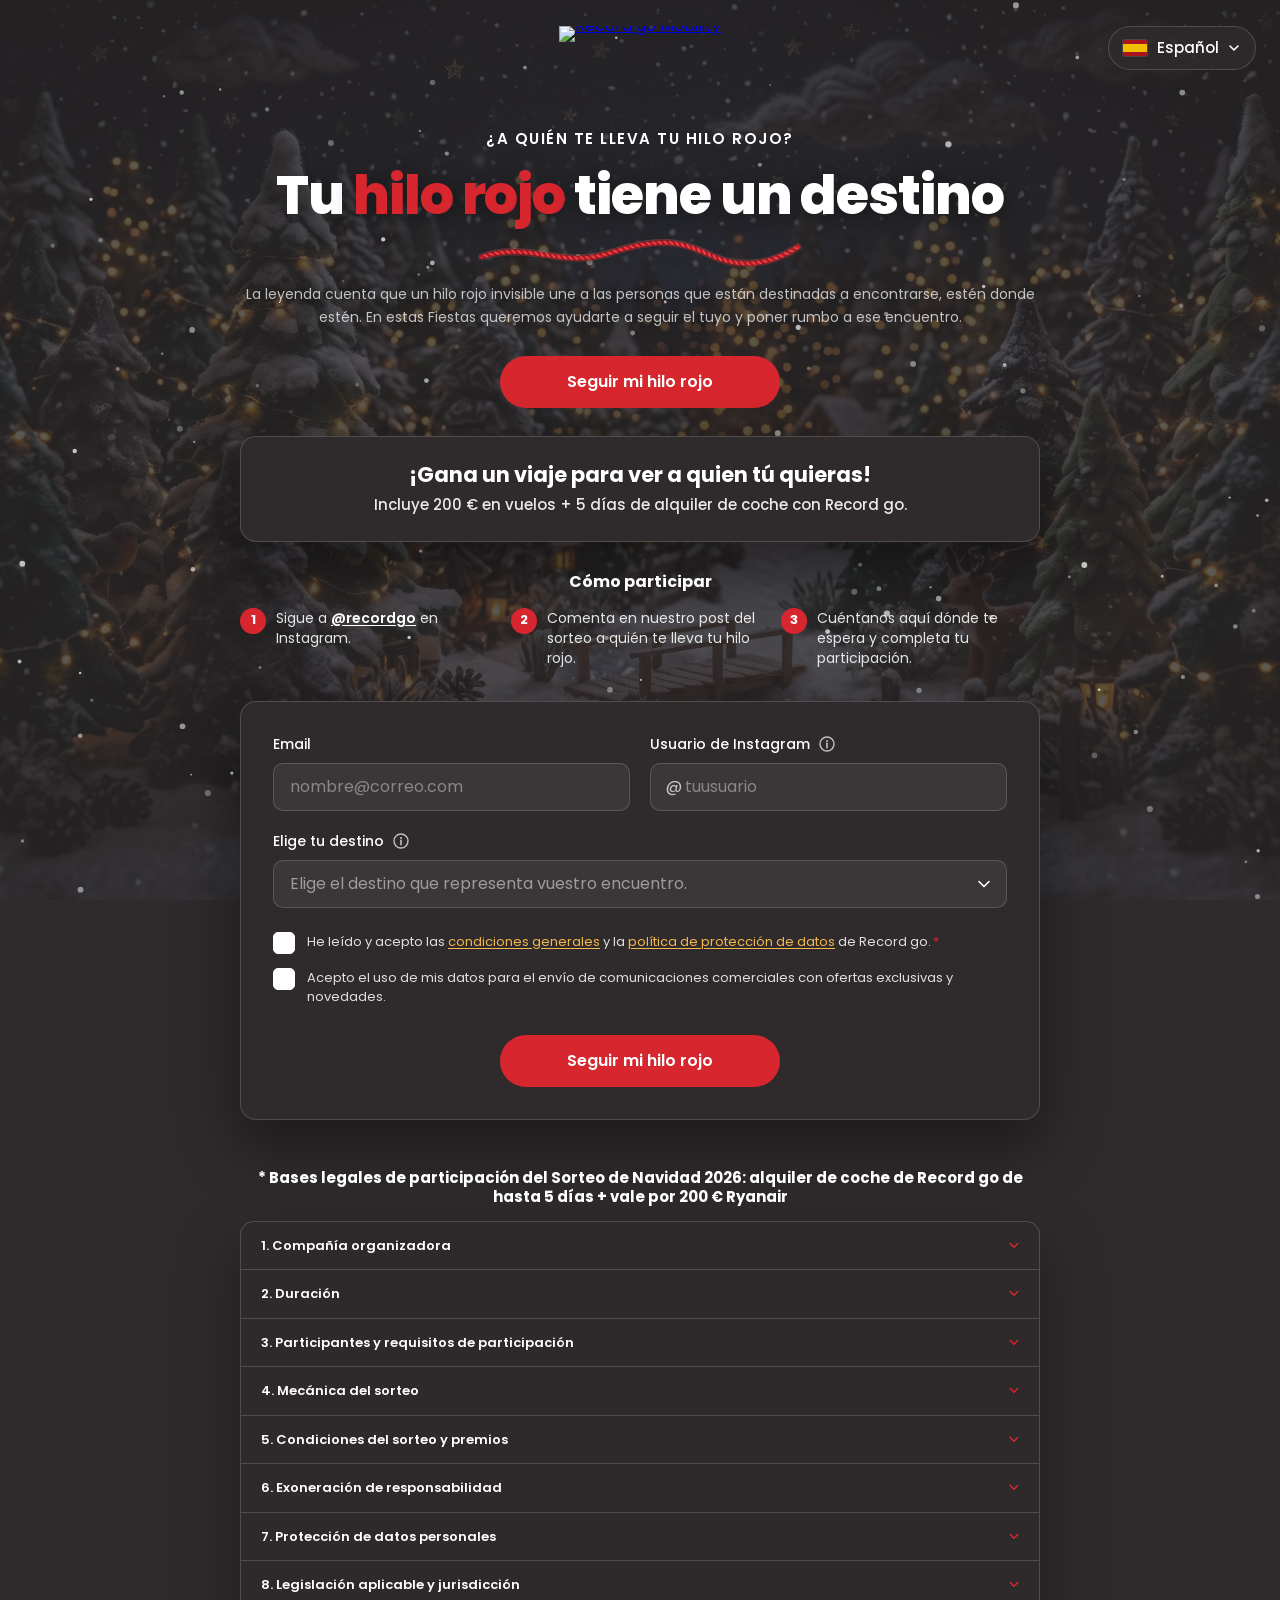
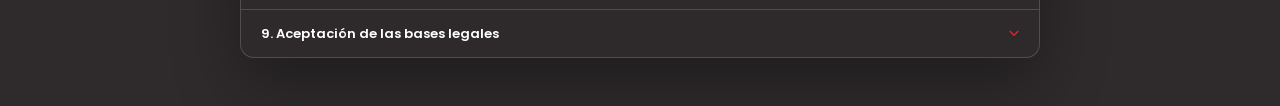
==== commit 406a2b38: "Pantalla de destino: confirmación "¡Ya tenemos tu destino!" bajo el nombre de la ciudad Nuevo texto " ====
--- a/navidad/index.html
+++ b/navidad/index.html
@@ -769,31 +769,33 @@
     .icon-btn[aria-pressed="true"] .i-play { display: block; }
     .icon-btn[aria-pressed="true"] .i-pause { display: none; }
 
+    /* Confirmación bajo el nombre del destino */
     .registered {
       display: flex;
-      align-items: center;
-      justify-content: center;
-      gap: 12px;
-      margin-top: 32px;
+      align-items: flex-start;
+      gap: 14px;
+      width: 100%;
+      margin-top: 20px;
+      padding: 18px 22px;
       text-align: left;
-    }
-
-    .registered-icon { width: 28px; height: 28px; flex: none; }
-
-    .destino .registered p {
-      margin: 0;
-      font-size: 18px;
-      font-weight: 600;
-      color: var(--text);
-      text-align: left;
-    }
+      background: var(--panel);
+      border: 1px solid var(--line);
+      border-radius: 16px;
+    }
+
+    .registered-icon { width: 28px; height: 28px; flex: none; margin-top: 1px; }
+
+    .destino .registered p { margin: 0; text-align: left; }
+    .destino .registered .registered-title { font-size: 17px; font-weight: 700; color: var(--text); }
+    .destino .registered .registered-text { margin-top: 4px; font-size: 14px; line-height: 1.5; color: rgba(255, 255, 255, 0.85); }
+    .registered-text a { color: #fff; font-weight: 600; text-decoration: underline; text-underline-offset: 2px; }
 
     .btn-web {
       display: inline-flex;
       align-items: center;
       justify-content: center;
       min-height: 52px;
-      margin-top: 20px;
+      margin-top: 28px;
       padding: 0 32px;
       font-weight: 600;
       color: #fff;
@@ -1062,6 +1064,14 @@
     <div class="destino-inner fade-in">
       <p class="eyebrow" data-i18n="leadsTo">Tu hilo rojo te lleva a</p>
       <h2><em id="destino-nombre"></em></h2>
+
+      <div class="registered" role="status">
+        <svg class="registered-icon" viewBox="0 0 24 24" aria-hidden="true"><circle cx="12" cy="12" r="11" fill="#CF2D30"/><path d="M7 12.5l3.2 3.2L17 9" fill="none" stroke="#fff" stroke-width="2.2" stroke-linecap="round" stroke-linejoin="round"/></svg>
+        <div>
+          <p class="registered-title" data-i18n="registeredTitle">¡Ya tenemos tu destino!</p>
+          <p class="registered-text" id="registered-text">Tu participación está registrada. Para que sea válida, recuerda que también tienes que seguir a <a href="https://www.instagram.com/recordgo/" target="_blank" rel="noopener">@recordgo</a> en Instagram y haber comentado en el post del sorteo.</p>
+        </div>
+      </div>
 
       <div class="map-frame">
         <div class="map-stage">
@@ -1162,10 +1172,6 @@
         </div>
       </div>
 
-      <div class="registered" role="status">
-        <svg class="registered-icon" viewBox="0 0 24 24" aria-hidden="true"><circle cx="12" cy="12" r="11" fill="#CF2D30"/><path d="M7 12.5l3.2 3.2L17 9" fill="none" stroke="#fff" stroke-width="2.2" stroke-linecap="round" stroke-linejoin="round"/></svg>
-        <p data-i18n="registered">Tu participación ha sido registrada. ¡Suerte!</p>
-      </div>
       <a class="btn-web" href="https://www.recordrentacar.com/es/" target="_blank" rel="noopener" data-i18n="visitWeb">Visitar web Record go</a>
     </div>
   </section>
@@ -1211,7 +1217,7 @@
         bases: ["Compañía organizadora", "Duración", "Participantes y requisitos de participación", "Mecánica del sorteo", "Condiciones del sorteo y premios", "Exoneración de responsabilidad", "Protección de datos personales", "Legislación aplicable y jurisdicción", "Aceptación de las bases legales"],
         countries: { es: 'España', pt: 'Portugal', gr: 'Grecia', it: 'Italia' },
         leadsTo: 'Tu hilo rojo te lleva a', langLabel: 'Idioma',
-        registered: 'Tu participación ha sido registrada. ¡Suerte!', visitWeb: 'Visitar web Record go',
+        registeredTitle: "¡Ya tenemos tu destino!", registered: "Tu participación está registrada. Para que sea válida, recuerda que también tienes que seguir a @recordgo en Instagram y haber comentado en el post del sorteo.", visitWeb: 'Visitar web Record go',
         readMore: "Ver más", readStory: "Ver más", pause: 'Pausar animación', play: 'Reanudar animación', mapOf: 'Plano de'
       },
       en: {
@@ -1241,7 +1247,7 @@
         bases: ["Organising company", "Duration", "Participants and entry requirements", "How the draw works", "Draw conditions and prizes", "Disclaimer of liability", "Personal data protection", "Applicable law and jurisdiction", "Acceptance of the official rules"],
         countries: { es: 'Spain', pt: 'Portugal', gr: 'Greece', it: 'Italy' },
         leadsTo: 'Your red thread takes you to', langLabel: 'Language',
-        registered: 'Your entry has been registered. Good luck!', visitWeb: 'Visit the Record go website',
+        registeredTitle: "We’ve got your destination!", registered: "Your entry has been registered. For it to be valid, remember you also need to follow @recordgo on Instagram and have commented on the giveaway post.", visitWeb: 'Visit the Record go website',
         readMore: "See more", readStory: "See more", pause: 'Pause animation', play: 'Play animation', mapOf: 'Map of'
       },
       de: {
@@ -1271,7 +1277,7 @@
         bases: ["Veranstaltendes Unternehmen", "Dauer", "Teilnehmende und Teilnahmevoraussetzungen", "Ablauf der Verlosung", "Bedingungen der Verlosung und Preise", "Haftungsausschluss", "Schutz personenbezogener Daten", "Anwendbares Recht und Gerichtsstand", "Annahme der Teilnahmebedingungen"],
         countries: { es: 'Spanien', pt: 'Portugal', gr: 'Griechenland', it: 'Italien' },
         leadsTo: 'Dein roter Faden führt dich nach', langLabel: 'Sprache',
-        registered: 'Deine Teilnahme wurde registriert. Viel Glück!', visitWeb: 'Website von Record go besuchen',
+        registeredTitle: "Wir haben dein Reiseziel!", registered: "Deine Teilnahme ist registriert. Damit sie gültig ist, denk daran, dass du außerdem @recordgo auf Instagram folgen und den Gewinnspiel-Post kommentiert haben musst.", visitWeb: 'Website von Record go besuchen',
         readMore: "Mehr sehen", readStory: "Mehr sehen", pause: 'Animation pausieren', play: 'Animation abspielen', mapOf: 'Karte von'
       },
       fr: {
@@ -1301,7 +1307,7 @@
         bases: ["Société organisatrice", "Durée", "Participants et conditions de participation", "Déroulement du tirage au sort", "Conditions du tirage au sort et lots", "Exonération de responsabilité", "Protection des données personnelles", "Législation applicable et juridiction", "Acceptation du règlement"],
         countries: { es: 'Espagne', pt: 'Portugal', gr: 'Grèce', it: 'Italie' },
         leadsTo: "Ton fil rouge t'emmène à", langLabel: 'Langue',
-        registered: 'Ta participation a bien été enregistrée. Bonne chance !', visitWeb: 'Visiter le site de Record go',
+        registeredTitle: "Nous avons ta destination !", registered: "Ta participation est enregistrée. Pour qu’elle soit valable, n’oublie pas que tu dois aussi suivre @recordgo sur Instagram et avoir commenté la publication du jeu-concours.", visitWeb: 'Visiter le site de Record go',
         readMore: "Voir plus", readStory: "Voir plus", pause: 'Mettre l\'animation en pause', play: 'Relancer l\'animation', mapOf: 'Plan de'
       },
       ca: {
@@ -1331,7 +1337,7 @@
         bases: ["Companyia organitzadora", "Durada", "Participants i requisits de participació", "Mecànica del sorteig", "Condicions del sorteig i premis", "Exoneració de responsabilitat", "Protecció de dades personals", "Legislació aplicable i jurisdicció", "Acceptació de les bases legals"],
         countries: { es: 'Espanya', pt: 'Portugal', gr: 'Grècia', it: 'Itàlia' },
         leadsTo: 'El teu fil vermell et porta a', langLabel: 'Idioma',
-        registered: 'La teva participació ha quedat registrada. Molta sort!', visitWeb: 'Visitar el web de Record go',
+        registeredTitle: "Ja tenim la teva destinació!", registered: "La teva participació està registrada. Perquè sigui vàlida, recorda que també has de seguir @recordgo a Instagram i haver comentat la publicació del sorteig.", visitWeb: 'Visitar el web de Record go',
         readMore: "Veure més", readStory: "Veure més", pause: 'Pausar l\'animació', play: 'Reprendre l\'animació', mapOf: 'Plànol de'
       },
       it: {
@@ -1361,7 +1367,7 @@
         bases: ["Società organizzatrice", "Durata", "Partecipanti e requisiti di partecipazione", "Meccanica dell'estrazione", "Condizioni dell'estrazione e premi", "Esonero di responsabilità", "Protezione dei dati personali", "Legge applicabile e foro competente", "Accettazione del regolamento"],
         countries: { es: 'Spagna', pt: 'Portogallo', gr: 'Grecia', it: 'Italia' },
         leadsTo: 'Il tuo filo rosso ti porta a', langLabel: 'Lingua',
-        registered: 'La tua partecipazione è stata registrata. In bocca al lupo!', visitWeb: 'Visita il sito di Record go',
+        registeredTitle: "Abbiamo la tua destinazione!", registered: "La tua partecipazione è registrata. Perché sia valida, ricorda che devi anche seguire @recordgo su Instagram e aver commentato il post del concorso.", visitWeb: 'Visita il sito di Record go',
         readMore: "Vedi di più", readStory: "Vedi di più", pause: 'Metti in pausa l\'animazione', play: 'Riprendi l\'animazione', mapOf: 'Mappa di'
       },
       pt: {
@@ -1391,7 +1397,7 @@
         bases: ["Empresa organizadora", "Duração", "Participantes e requisitos de participação", "Mecânica do sorteio", "Condições do sorteio e prémios", "Exoneração de responsabilidade", "Proteção de dados pessoais", "Legislação aplicável e jurisdição", "Aceitação do regulamento"],
         countries: { es: 'Espanha', pt: 'Portugal', gr: 'Grécia', it: 'Itália' },
         leadsTo: 'O teu fio vermelho leva-te a', langLabel: 'Idioma',
-        registered: 'A tua participação foi registada. Boa sorte!', visitWeb: 'Visitar o site da Record go',
+        registeredTitle: "Já temos o teu destino!", registered: "A tua participação está registada. Para que seja válida, lembra-te de que também tens de seguir a @recordgo no Instagram e ter comentado a publicação do passatempo.", visitWeb: 'Visitar o site da Record go',
         readMore: "Ver mais", readStory: "Ver mais", pause: 'Pausar animação', play: 'Retomar animação', mapOf: 'Mapa de'
       },
       el: {
@@ -1421,7 +1427,7 @@
         bases: ["Διοργανώτρια εταιρεία", "Διάρκεια", "Συμμετέχοντες και προϋποθέσεις συμμετοχής", "Διαδικασία της κλήρωσης", "Όροι της κλήρωσης και δώρα", "Απαλλαγή ευθύνης", "Προστασία προσωπικών δεδομένων", "Εφαρμοστέο δίκαιο και δικαιοδοσία", "Αποδοχή των όρων"],
         countries: { es: 'Ισπανία', pt: 'Πορτογαλία', gr: 'Ελλάδα', it: 'Ιταλία' },
         leadsTo: 'Η κόκκινη κλωστή σου σε οδηγεί', langLabel: 'Γλώσσα',
-        registered: 'Η συμμετοχή σου καταχωρήθηκε. Καλή τύχη!', visitWeb: 'Επισκέψου το site της Record go',
+        registeredTitle: "Έχουμε τον προορισμό σου!", registered: "Η συμμετοχή σου καταχωρήθηκε. Για να είναι έγκυρη, θυμήσου ότι πρέπει επίσης να ακολουθείς το @recordgo στο Instagram και να έχεις σχολιάσει την ανάρτηση του διαγωνισμού.", visitWeb: 'Επισκέψου το site της Record go',
         readMore: "Δες περισσότερα", readStory: "Δες περισσότερα", pause: 'Παύση κίνησης', play: 'Συνέχιση κίνησης', mapOf: 'Χάρτης:'
       }
     };
@@ -1565,6 +1571,15 @@
           el.placeholder = t[el.dataset.i18nPh];
         });
         destTexts();
+
+        // Confirmación de participación: @recordgo enlaza a Instagram
+        var regText = document.getElementById('registered-text');
+        var regLink = regText.querySelector('a');
+        regText.textContent = '';
+        t.registered.split('@recordgo').forEach(function (part, i) {
+          if (i) regText.appendChild(regLink);
+          if (part) regText.appendChild(document.createTextNode(part));
+        });
 
         // Paso 1: @recordgo enlaza al perfil de Instagram
         var step1 = document.getElementById('step1');
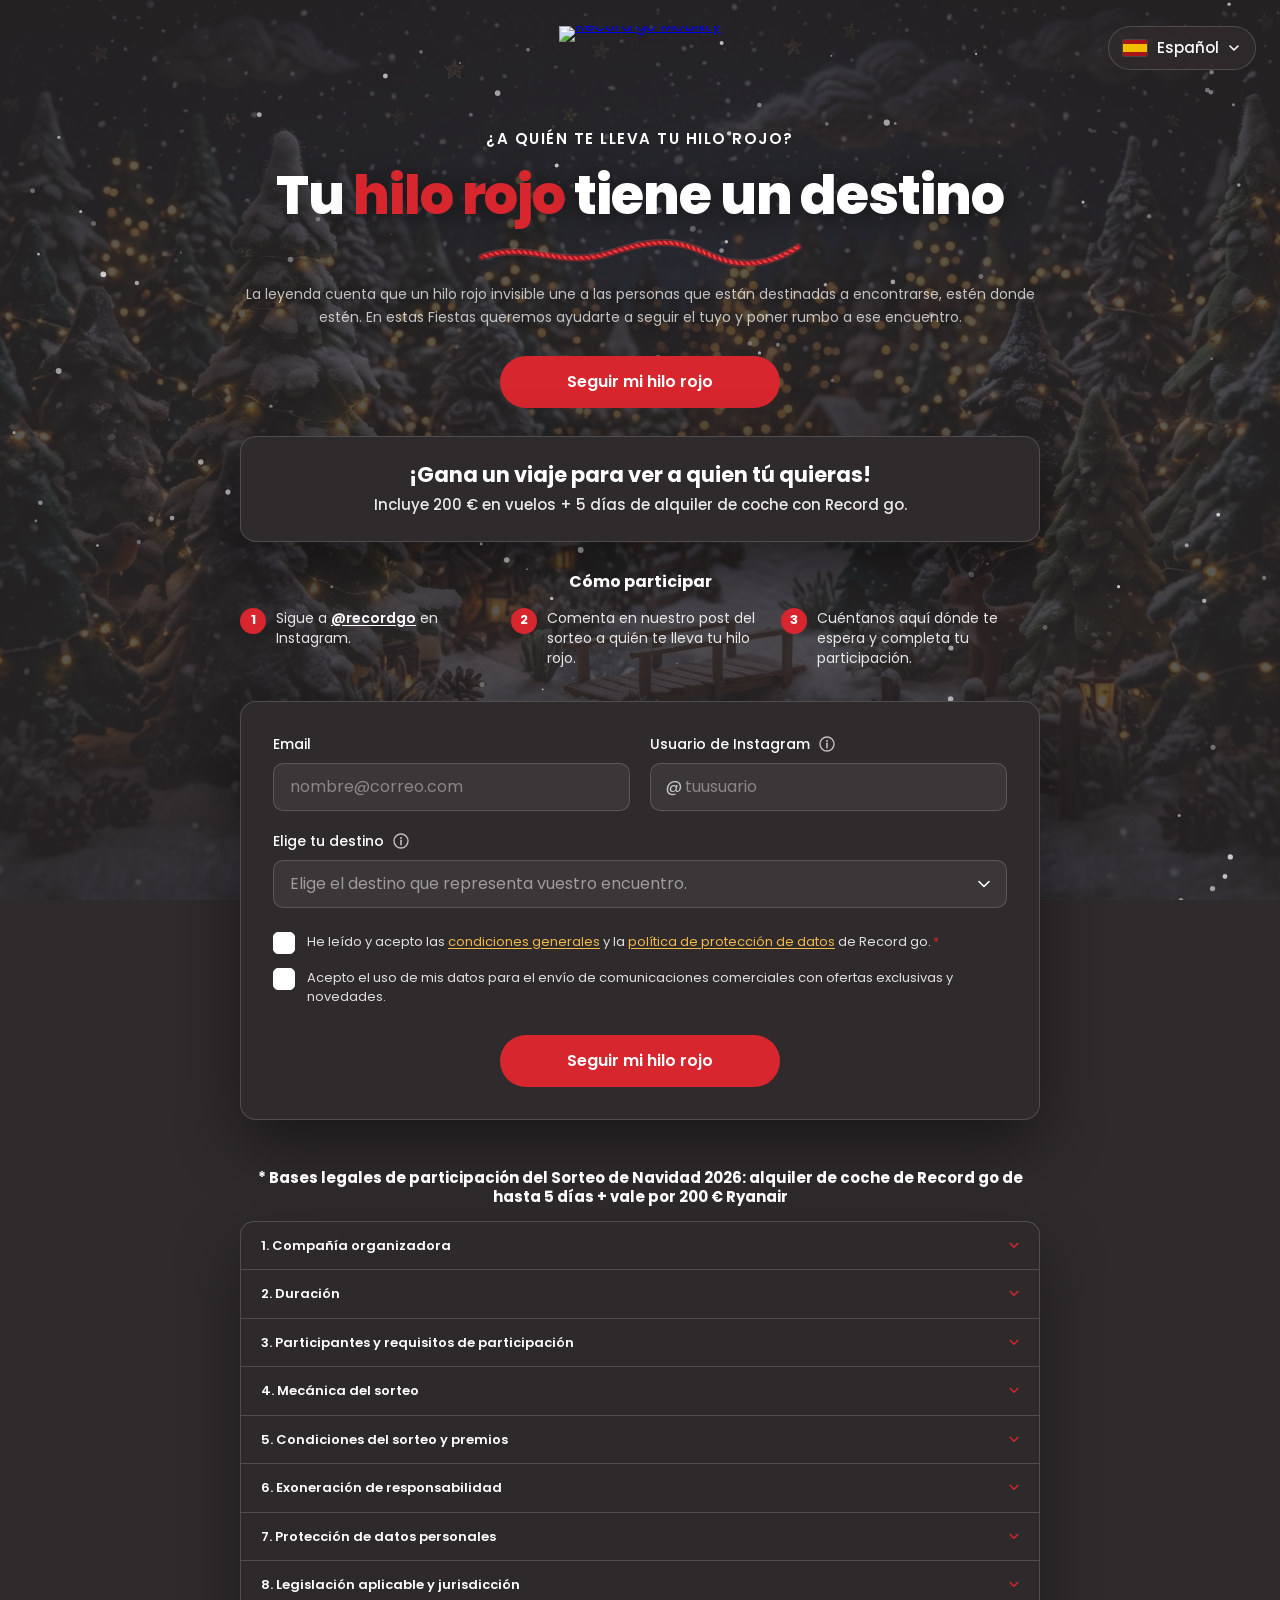
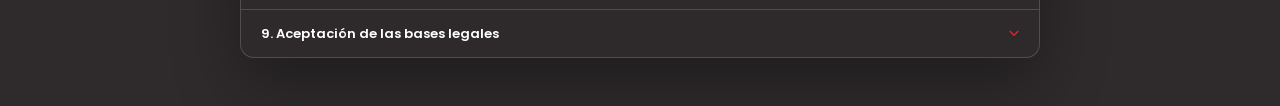
==== commit e2193dcf: "Destino: confirmación centrada y lema "Easy drive, easy go" bajo el plano Co-Authored-By: Claude Opu" ====
--- a/navidad/index.html
+++ b/navidad/index.html
@@ -771,24 +771,33 @@
 
     /* Confirmación bajo el nombre del destino */
     .registered {
-      display: flex;
-      align-items: flex-start;
-      gap: 14px;
       width: 100%;
       margin-top: 20px;
       padding: 18px 22px;
-      text-align: left;
+      text-align: center;
       background: var(--panel);
       border: 1px solid var(--line);
       border-radius: 16px;
     }
 
-    .registered-icon { width: 28px; height: 28px; flex: none; margin-top: 1px; }
-
-    .destino .registered p { margin: 0; text-align: left; }
+    .registered-head { display: flex; align-items: center; justify-content: center; gap: 10px; }
+    .registered-icon { width: 26px; height: 26px; flex: none; }
+
+    .destino .registered p { margin: 0; text-align: center; }
     .destino .registered .registered-title { font-size: 17px; font-weight: 700; color: var(--text); }
-    .destino .registered .registered-text { margin-top: 4px; font-size: 14px; line-height: 1.5; color: rgba(255, 255, 255, 0.85); }
+    .destino .registered .registered-text { margin: 8px auto 0; max-width: 620px; font-size: 14px; line-height: 1.5; color: rgba(255, 255, 255, 0.85); }
     .registered-text a { color: #fff; font-weight: 600; text-decoration: underline; text-underline-offset: 2px; }
+
+    /* Lema bajo el plano */
+    .destino .slogan {
+      margin: 36px 0 0;
+      font-size: clamp(30px, 5vw, 48px);
+      font-weight: 700;
+      line-height: 1.1;
+      letter-spacing: -0.01em;
+      color: rgba(255, 255, 255, 0.8);
+      text-align: center;
+    }
 
     .btn-web {
       display: inline-flex;
@@ -1066,9 +1075,11 @@
       <h2><em id="destino-nombre"></em></h2>
 
       <div class="registered" role="status">
-        <svg class="registered-icon" viewBox="0 0 24 24" aria-hidden="true"><circle cx="12" cy="12" r="11" fill="#CF2D30"/><path d="M7 12.5l3.2 3.2L17 9" fill="none" stroke="#fff" stroke-width="2.2" stroke-linecap="round" stroke-linejoin="round"/></svg>
+        <div class="registered-head">
+          <svg class="registered-icon" viewBox="0 0 24 24" aria-hidden="true"><circle cx="12" cy="12" r="11" fill="#CF2D30"/><path d="M7 12.5l3.2 3.2L17 9" fill="none" stroke="#fff" stroke-width="2.2" stroke-linecap="round" stroke-linejoin="round"/></svg>
+          <p class="registered-title" data-i18n="registeredTitle">¡Ya tenemos tu destino!</p>
+        </div>
         <div>
-          <p class="registered-title" data-i18n="registeredTitle">¡Ya tenemos tu destino!</p>
           <p class="registered-text" id="registered-text">Tu participación está registrada. Para que sea válida, recuerda que también tienes que seguir a <a href="https://www.instagram.com/recordgo/" target="_blank" rel="noopener">@recordgo</a> en Instagram y haber comentado en el post del sorteo.</p>
         </div>
       </div>
@@ -1172,6 +1183,7 @@
         </div>
       </div>
 
+      <p class="slogan">Easy drive, easy go</p>
       <a class="btn-web" href="https://www.recordrentacar.com/es/" target="_blank" rel="noopener" data-i18n="visitWeb">Visitar web Record go</a>
     </div>
   </section>
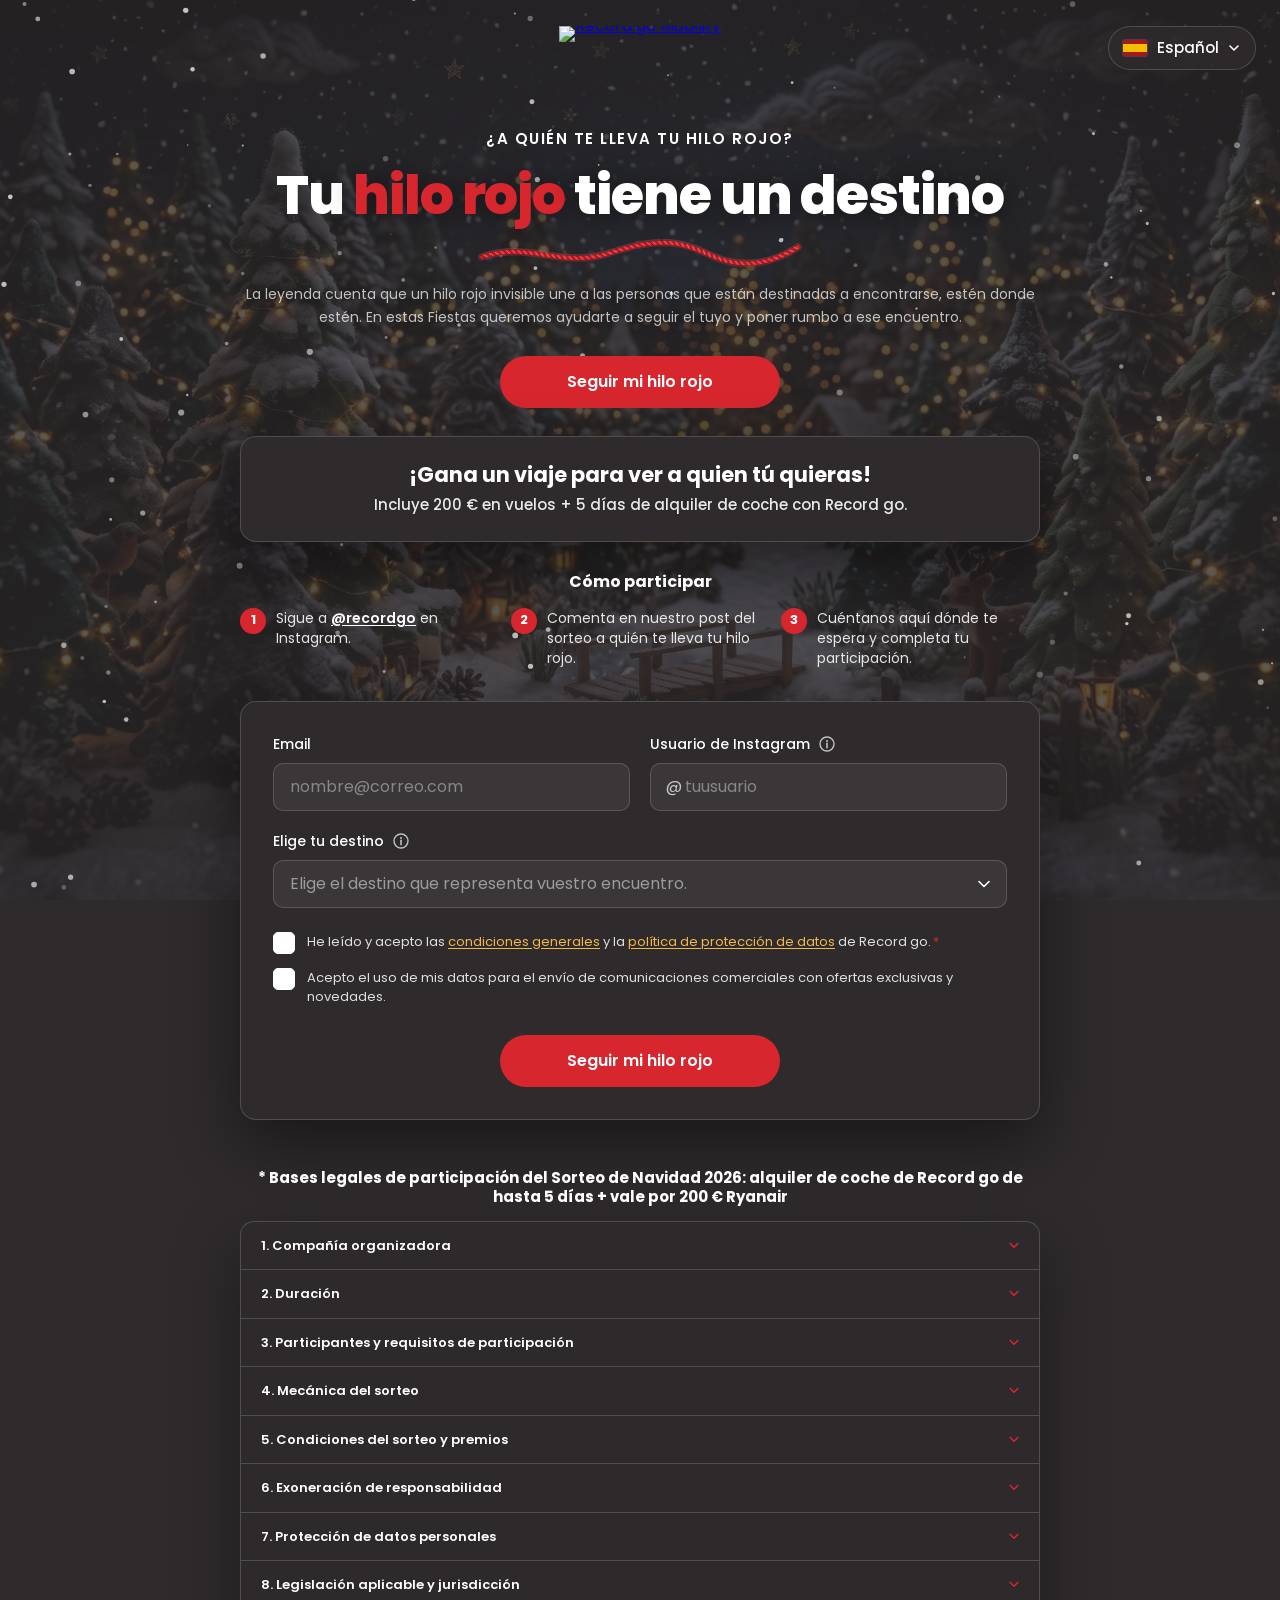
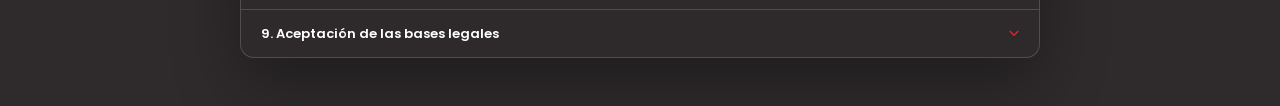
==== commit d85cfb3c: "Lema "Easy drive, easy go" al 20% de opacidad Co-Authored-By: Claude Opus 5.5 <noreply@anthropic.com" ====
--- a/navidad/index.html
+++ b/navidad/index.html
@@ -795,7 +795,7 @@
       font-weight: 700;
       line-height: 1.1;
       letter-spacing: -0.01em;
-      color: rgba(255, 255, 255, 0.8);
+      color: rgba(255, 255, 255, 0.2);
       text-align: center;
     }
 
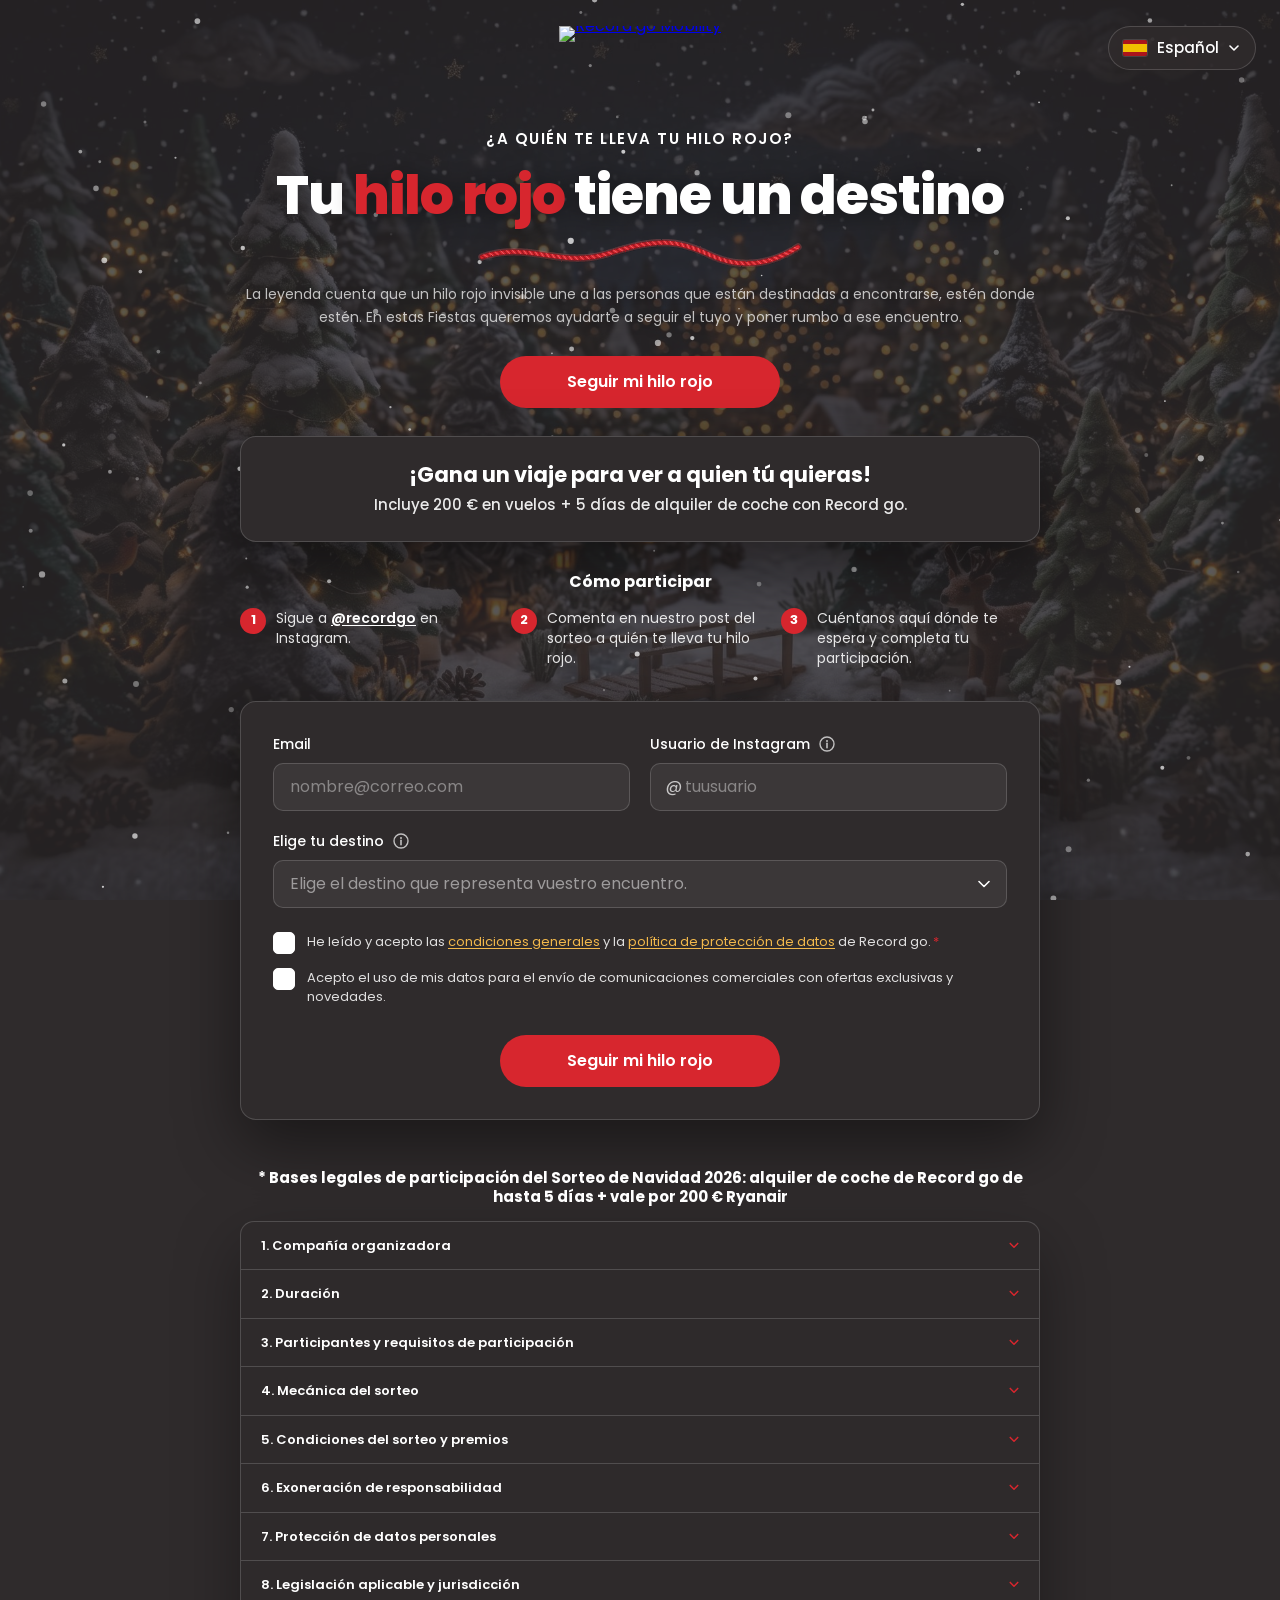
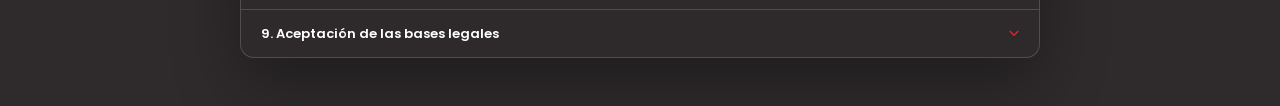
==== commit d6091d74: "Bases legales: requisito de residencia incluye Reino Unido Co-Authored-By: Claude Opus 5.5 <noreply@" ====
--- a/navidad/index.html
+++ b/navidad/index.html
@@ -1480,7 +1480,7 @@
 
     /* ---------- Bases legales (texto completo por idioma) ----------
        Cada idioma: title + 9 apartados. Un texto es un párrafo; ["ul", [...]] es una lista. */
-    var BASES = {"es": {"title": "Bases legales de participación del Sorteo de Navidad 2026: alquiler de coche de Record go de hasta 5 días + vale por 200 € Ryanair", "s": [["RECORD GO ALQUILER VACACIONAL SA con CIF número A-12584470 y domicilio social en Avenida Casalduch, 61 – 12005 Castellón de la Plana, empresa inscrita en el Registro mercantil de la localidad de Castellón, inscripción 1.ª, hoja: CS 19086, folio 194, tomo 115, libro 679, sección 8ª, 14 de junio de 2002 (en adelante, “Record go”).", "Record go organiza con fines promocionales un sorteo (en adelante “el Sorteo”) de ámbito europeo, a través de Internet, concretamente a través del perfil oficial de Instagram de Record go (@recordgo) y la web de Record go (https://www.recordrentacar.com/), exclusivo para usuarios residentes en Europa y mayores de edad, de acuerdo con lo dispuesto en el apartado correspondiente de estas Bases Legales."], ["El plazo para poder participar en el sorteo comienza el día 1 de diciembre de 2026 y finalizará el día 29 de diciembre de 2026 a las 23:59 h (Madrid CET)."], ["Los participantes deberán cumplir los siguientes requisitos:", ["ul", ["Ser mayor de 21 años.", "Ser una persona física con residencia legal en España o en un país de la Unión Europea.", "Disponer de D.N.I., pasaporte o documento oficial equivalente en vigor.", "Disponer de un carné de conducir válido con un año de antigüedad.", "Tener un perfil real en Instagram (con datos identificativos reales de su titular).", "Aceptar de forma total e íntegra las presentes Bases Legales de participación.", "Seguir el perfil oficial de Instagram de Record go.", "Comentar el post de Instagram fijado en el perfil oficial de @recordgo sobre el Sorteo de Navidad y comentar, al menos una vez, mencionando a un usuario real de Instagram.", "Rellenar el formulario de participación de la landing del Sorteo."]], "Si se evidenciase que cualquiera de los participantes no cumple con los requisitos exigidos en las Bases Legales, o los datos proporcionados para participar no fueran válidos, su participación se considerará nula y quedarán automáticamente excluidos del Sorteo, perdiendo todo derecho sobre los premios otorgados en virtud del mismo.", "Si resulta ganadora alguna de las personas excluidas de participación, perderá su derecho a obtener el premio ganado y se procederá a entregar el mismo a la siguiente persona que reúna las condiciones de participación válidas de entre los suplentes designados."], ["El Sorteo consiste en seguir el perfil oficial de Instagram de Record go (@recordgo), comentar al menos una vez en el post fijado del Sorteo mencionando a un usuario real de Instagram, acceder a la landing page habilitada para el sorteo y cumplimentar el formulario de participación disponible en la página explicativa del Sorteo.", "No se permitirán comentarios u opiniones cuyo contenido se considere inadecuado, que sean ofensivos, injuriosos o discriminatorios o que pudieran vulnerar derechos de terceros. Tampoco se permitirán comentarios contra un particular que vulneren los principios de derecho al honor, a la intimidad personal y familiar y a la propia imagen o, en general, aquellos que contengan insultos, amenazas o menosprecios que tiendan a menoscabar la dignidad de las personas.", "En el caso de que Record go sea conocedor de dichos comentarios y/o publicaciones en el post del sorteo, se procederá a la descalificación del usuario en el caso de que sea participante y se eliminará el comentario. Por razones de volumen y ante la posibilidad de que Record go no pueda filtrar o eliminar todos los comentarios ofensivos, no nos responsabilizaremos de los posibles daños ocasionados por los comentarios que hagan los participantes en el Sorteo, y que en cualquier momento pudieran herir la sensibilidad de otros participantes.", "Se considerarán nulas aquellas participaciones que se hayan realizado con posterioridad a la fecha/hora de finalización del sorteo indicada, así como las que no cumplan con todos los requisitos de participación o incluyan datos que no sean verídicos."], [["ul", ["Se elegirá 1 ganador/a y 1 suplente.", "El ganador/a se publicará el 30 de diciembre de 2026 a través de la cuenta oficial de Instagram de Record go (@recordgo).", "El premio consiste en un alquiler de coche de Record go en cualquiera de nuestras delegaciones de hasta 5 días (siempre sujeto a disponibilidad) y un vale por valor de 200 € para gastar en vuelos con la compañía Ryanair.", "La categoría de vehículo para el disfrute del premio será CDMR o CDAH, atendiendo a criterio de disponibilidad.", "La fecha para hacer uso del premio podrá ser entre el 30/12/2026 y el 31/12/2027. La reserva del coche de alquiler deberá hacerse mediante email.", "Se establece un plazo de SIETE (7) días naturales desde la fecha de publicación del ganador/a para que este reconozca y acepte el premio a través de Mensaje Directo en el perfil de Instagram de Record go. En caso de no hacerlo en el plazo establecido, el premio se concederá a el/la suplente elegido/a.", "Se establece un plazo de SIETE (7) días naturales desde la fecha de publicación del nombre del/la suplente (ganador/a) para que este reconozca y acepte el premio a través de Mensaje Directo en el perfil de Instagram de Record go. En caso de no hacerlo, Record go tendrá el derecho de no entregar el premio.", "El conductor del vehículo debe ser mayor de 21 años y disponer de un año mínimo de carné en vigor.", "El premio será aplicable a las tarifas de alquiler Just go y la Cobertura Total Confort Premium, sin incluir ningún otro extra, servicios adicionales y coberturas que se ofrecen a través de la web www.recordgo.com. El ganador recibirá el vehículo con el depósito de combustible lleno y deberá devolverlo en las mismas condiciones, teniendo en cuenta que en el momento de la recogida el ganador deberá disponer de un método de pago a su nombre aceptado por Record go para realizar el depósito del combustible, que se desbloqueará en el momento de la devolución del vehículo atendiendo a los Términos y Condiciones Generales de Record go.", "El premio no es acumulable a otras promociones."]], "La selección de el/la ganador/a se realizará a través de la plataforma independiente AppSorteos, herramienta especializada en promociones digitales que garantiza la transparencia del sorteo y la aleatoriedad en la elección del ganador. Además, la herramienta proporciona un certificado de validez al hacer el sorteo.", "El/La ganador/a se publicará a través de Instagram. El ganador deberá contactar por mensaje directo en el perfil de Instagram de Record go y proporcionará los datos necesarios para poder disfrutar del premio.", "Para más información sobre los Términos y Condiciones Generales, se puede leer aquí: https://www.recordrentacar.com/es/recordgo-condiciones/#ac", "En ningún caso el premiado podrá vender, revender, subastar o realizar en general cualquier tipo de acto que implique la comercialización del premio.", "Los participantes y el futuro ganador aceptan y entienden que su nombre de usuario y cualquier información que aparezca pública en su perfil pueda ser publicada en cualquier soporte interno y externo de Record go, incluyendo en su perfil de Instagram, otros perfiles en redes sociales de la empresa o en su página web.", "Igualmente, el ganador se compromete a colaborar con Record go en las actividades publicitarias vinculadas al Sorteo sin remuneración alguna por este concepto y sin coste por su parte, autorizando la comunicación con la participación en el presente Sorteo.", "El premio entregado no será transferible ni susceptible de cambios, alteraciones o compensaciones a petición de los participantes, no pudiendo ser canjeado por cualquier otro producto ni por dinero. Record go se reserva el derecho, si concurre justa causa y previa comunicación en legal forma, de efectuar cualquier cambio, suspender o ampliar este Sorteo.", "Correrán a cuenta y cargo del ganador cualquier carga fiscal o tributaria que la aceptación del premio pudiera suponerle, así como cualquier otro gasto derivado del Sorteo que no esté expresamente asumido por Record go en las presentes Bases Legales.", "Record go se reserva el derecho a cancelar, suspender y/o modificar el Sorteo, en todo o en parte, en caso de fraude, fallos técnicos o por cualquier otro factor más allá del control razonable de Record go que impida la integridad o el funcionamiento adecuado del Sorteo."], ["A título enunciativo, pero no limitativo, Record go no se responsabiliza de las posibles pérdidas, robos, retrasos o cualquier otra circunstancia imputable a terceros que puedan afectar al desarrollo del presente Sorteo, así como tampoco se responsabiliza del uso que haga el participante respecto del premio que obtenga de este Sorteo, no asumiendo responsabilidad alguna por ningún daño o perjuicio de cualquier tipo que pudieren sufrir los participantes, el/los ganador/es o terceros.", "Record go no asumirá la responsabilidad en casos de fuerza mayor o caso fortuito que pudieran impedir la realización del Sorteo o el disfrute total o parcial del premio. En caso de que este Sorteo no pudiera realizarse, bien por fraudes detectados en el mismo, errores técnicos, o cualquier otro motivo que no esté bajo el control de Record go y que afecte al normal desarrollo del Sorteo, Record go se reserva el derecho a cancelar, modificar o suspender el mismo, incluyendo la página web de participación.", "El Sorteo no está patrocinado, avalado, administrado ni asociado en modo alguno a Instagram, por lo que los participantes liberan a Instagram de toda responsabilidad por los eventuales daños que se deriven del mismo."], ["De conformidad con lo establecido en la normativa aplicable en materia de protección de datos, y concretamente en el Reglamento (UE) 2016/679 del Parlamento Europeo y del Consejo, de 27 de abril de 2016, relativo a la protección de las personas físicas en lo que respecta al tratamiento de datos personales y a la libre circulación de estos datos (RGPD), así como en la Ley Orgánica 3/2018, de 5 de diciembre, de Protección de Datos Personales y garantía de los derechos digitales (LOPDGDD), se informa que el responsable del tratamiento de sus datos facilitados para participar en el presente Sorteo es RECORD GO RENT A CAR SA, con CIF número A-12584470 y domicilio social en Avenida Casalduch, 61 – 12005 Castellón de la Plana.", "La finalidad del tratamiento consiste en tramitar y gestionar la participación de los participantes en el Sorteo y comunicar el premio al participante que resultase ganador. La base jurídica del tratamiento es el consentimiento del participante que voluntariamente desea participar en el Sorteo. Los datos no serán cedidos a terceras partes, sino únicamente a los encargados del tratamiento estrictamente necesarios para el buen funcionamiento del Sorteo.", "Sus datos serán conservados durante el tiempo que dure el Sorteo y, en todo caso, por el tiempo que resulte necesario para poder cumplir con las obligaciones legales que del mismo se puedan derivar. Una vez transcurridos dichos plazos, sus datos serán suprimidos.", "Los participantes garantizan que los datos personales facilitados son veraces y se hacen responsables de comunicar a RECORD RENT A CAR SA cualquier modificación de estos. RECORD RENT A CAR SA se reserva el derecho a excluir del Sorteo a todo participante que haya facilitado datos falsos. Se recomienda tener la máxima diligencia en materia de Protección de Datos mediante la utilización de herramientas de seguridad, no pudiéndose responsabilizar a RECORD RENT A CAR SA de sustracciones, modificaciones o pérdidas de datos ilícitas.", "Los participantes tienen derecho a acceder a sus datos personales, así como a solicitar la rectificación de los datos inexactos o, en su caso, solicitar su supresión, solicitar la limitación del tratamiento de sus datos, oponerse al tratamiento de sus datos y solicitar su portabilidad. Los participantes pueden ejercer todos estos derechos en la siguiente dirección de email: privacy@recordrentacar.com, indicando el motivo de su petición, o bien por correo ordinario a la siguiente dirección: Avda. Casalduch nº 61, C.P. 12005 Castellón de la Plana, Castellón, España.", "En todo caso, los participantes pueden poner una reclamación ante la autoridad de control competente, si así lo estiman oportuno."], ["Record go se reserva el derecho de modificar o ampliar estas Bases Legales, en la medida que no perjudique o menoscabe los derechos de los participantes en el Sorteo.", "Estas Bases Legales se regirán de conformidad con la ley española. Serán competentes para resolver cualquier reclamación o controversia que pudiera plantearse en relación con la validez, interpretación o cumplimiento de estas bases los Juzgados y Tribunales de Castellón."], ["La participación en el Sorteo supone la aceptación expresa de las presentes Bases Legales, que podrán ser consultadas por cualquier interesado antes, durante y posteriormente a su participación."]]}, "en": {"title": "Official rules of the Christmas 2026 Giveaway: Record go car rental for up to 5 days + €200 Ryanair voucher", "s": [["RECORD GO ALQUILER VACACIONAL SA, with tax ID (CIF) A-12584470 and registered office at Avenida Casalduch, 61 – 12005 Castellón de la Plana (Spain), a company registered in the Commercial Register of Castellón, entry 1, sheet CS 19086, folio 194, volume 115, book 679, section 8, on 14 June 2002 (hereinafter, “Record go”).", "Record go is organising, for promotional purposes, a giveaway (hereinafter, “the Giveaway”) open across Europe and run online, specifically through Record go’s official Instagram profile (@recordgo) and the Record go website (https://www.recordrentacar.com/), exclusively for adult users resident in Europe, in accordance with the relevant section of these Official Rules."], ["The period to enter the Giveaway begins on 1 December 2026 and ends on 29 December 2026 at 23:59 (Madrid time, CET)."], ["Participants must meet the following requirements:", ["ul", ["Be over 21 years of age.", "Be a natural person legally resident in Spain or in a European Union country.", "Hold a valid national ID card, passport or equivalent official document.", "Hold a valid driving licence that is at least one year old.", "Have a genuine Instagram profile (with the holder’s real identifying details).", "Fully accept these Official Rules.", "Follow Record go’s official Instagram profile.", "Comment on the Christmas Giveaway post pinned to the official @recordgo profile, at least once, tagging a real Instagram user.", "Fill in the entry form on the Giveaway landing page."]], "If it is found that any participant does not meet the requirements set out in these Official Rules, or that the details provided to enter are not valid, their entry will be considered void and they will be automatically excluded from the Giveaway, losing all rights to any prize awarded under it.", "If an excluded person is drawn as the winner, they will lose their right to the prize, which will be awarded to the next person among the designated reserves who meets the valid entry conditions."], ["To take part in the Giveaway, participants must follow Record go’s official Instagram profile (@recordgo), comment at least once on the pinned Giveaway post tagging a real Instagram user, go to the landing page set up for the Giveaway and complete the entry form available on the Giveaway information page.", "Comments or opinions whose content is considered inappropriate, offensive, insulting or discriminatory, or which may infringe the rights of third parties, will not be allowed. Nor will comments against an individual that infringe the rights to honour, personal and family privacy and one’s own image, or, in general, any comments containing insults, threats or disparaging remarks that tend to undermine people’s dignity.", "If Record go becomes aware of any such comments and/or posts on the Giveaway post, the user will be disqualified if they are a participant and the comment will be removed. Due to the volume involved and the possibility that Record go may not be able to filter or remove all offensive comments, we accept no liability for any damage caused by comments made by participants in the Giveaway that may at any time offend other participants.", "Entries made after the stated closing date/time of the Giveaway will be void, as will entries that do not meet all the entry requirements or that include untruthful information."], [["ul", ["1 winner and 1 reserve will be chosen.", "The winner will be announced on 30 December 2026 through Record go’s official Instagram account (@recordgo).", "The prize consists of a Record go car rental of up to 5 days at any of our branches (always subject to availability) and a voucher worth €200 to spend on flights with Ryanair.", "The vehicle category for the prize will be CDMR or CDAH, subject to availability.", "The prize may be used between 30/12/2026 and 31/12/2027. The rental car must be booked by email.", "The winner will have SEVEN (7) calendar days from the date the winner is announced to acknowledge and accept the prize by Direct Message on Record go’s Instagram profile. If they fail to do so within this period, the prize will be awarded to the chosen reserve.", "The reserve (winner) will have SEVEN (7) calendar days from the date their name is announced to acknowledge and accept the prize by Direct Message on Record go’s Instagram profile. If they fail to do so, Record go will be entitled not to award the prize.", "The driver of the vehicle must be over 21 years of age and have held a valid driving licence for at least one year.", "The prize applies to the Just go rental rate and Total Comfort Premium Cover, and does not include any other extras, additional services or cover offered through the website www.recordgo.com. The winner will receive the vehicle with a full fuel tank and must return it in the same condition. At pick-up, the winner must have a payment method in their name accepted by Record go to pay the fuel deposit, which will be released when the vehicle is returned, in accordance with Record go’s General Terms and Conditions.", "The prize cannot be combined with other promotions."]], "The winner will be selected through the independent platform AppSorteos, a tool specialising in digital promotions that guarantees the transparency of the draw and the random selection of the winner. The tool also provides a certificate of validity when the draw is made.", "The winner will be announced on Instagram. The winner must get in touch by direct message on Record go’s Instagram profile and provide the details needed to enjoy the prize.", "For more information on the General Terms and Conditions, see: https://www.recordrentacar.com/en/recordgo-conditions/#ac", "Under no circumstances may the winner sell, resell, auction or, in general, carry out any act involving the commercialisation of the prize.", "Participants and the future winner accept and understand that their username and any information publicly shown on their profile may be published on any internal or external Record go channel, including its Instagram profile, the company’s other social media profiles or its website.", "Likewise, the winner agrees to collaborate with Record go in the advertising activities linked to the Giveaway without receiving any remuneration and at no cost to them, authorising communication of their participation in this Giveaway.", "The prize is non-transferable and may not be changed, altered or compensated at the participants’ request, nor exchanged for any other product or for cash. Record go reserves the right, where there is just cause and after due legal notice, to make any changes to, suspend or extend this Giveaway.", "Any tax liability arising from acceptance of the prize, as well as any other expense arising from the Giveaway not expressly borne by Record go under these Official Rules, shall be borne by the winner.", "Record go reserves the right to cancel, suspend and/or modify the Giveaway, in whole or in part, in the event of fraud, technical failures or any other factor beyond Record go’s reasonable control that compromises the integrity or proper operation of the Giveaway."], ["By way of example but not limitation, Record go accepts no liability for any loss, theft, delay or any other circumstance attributable to third parties that may affect this Giveaway, nor for the use the participant makes of the prize obtained, and accepts no liability for any damage or loss of any kind that participants, the winner(s) or third parties may suffer.", "Record go will not be liable in cases of force majeure or unforeseeable circumstances that may prevent the Giveaway from taking place or the full or partial enjoyment of the prize. If this Giveaway cannot take place due to detected fraud, technical errors or any other reason beyond Record go’s control that affects its normal running, Record go reserves the right to cancel, modify or suspend it, including the entry website.", "The Giveaway is in no way sponsored, endorsed, administered by or associated with Instagram, and participants therefore release Instagram from all liability for any damage that may arise from it."], ["In accordance with the applicable data protection legislation, and specifically Regulation (EU) 2016/679 of the European Parliament and of the Council of 27 April 2016 on the protection of natural persons with regard to the processing of personal data and on the free movement of such data (GDPR), and Spanish Organic Law 3/2018 of 5 December on the Protection of Personal Data and Guarantee of Digital Rights (LOPDGDD), you are informed that the controller of the data you provide to take part in this Giveaway is RECORD GO RENT A CAR SA, with tax ID (CIF) A-12584470 and registered office at Avenida Casalduch, 61 – 12005 Castellón de la Plana (Spain).", "The purpose of the processing is to handle and manage participants’ entries in the Giveaway and to notify the winning participant of the prize. The legal basis for the processing is the consent of the participant who voluntarily wishes to take part in the Giveaway. The data will not be disclosed to third parties, only to the processors strictly necessary for the proper running of the Giveaway.", "Your data will be kept for the duration of the Giveaway and, in any case, for as long as necessary to comply with any legal obligations arising from it. Once these periods have elapsed, your data will be deleted.", "Participants guarantee that the personal data provided are true and are responsible for informing RECORD RENT A CAR SA of any changes to them. RECORD RENT A CAR SA reserves the right to exclude from the Giveaway any participant who has provided false data. Maximum diligence in data protection matters is recommended through the use of security tools; RECORD RENT A CAR SA cannot be held liable for unlawful theft, modification or loss of data.", "Participants have the right to access their personal data, request the rectification of inaccurate data or, where applicable, request its erasure, request the restriction of processing, object to the processing of their data and request its portability. Participants may exercise all these rights by email at privacy@recordrentacar.com, stating the reason for their request, or by post at the following address: Avda. Casalduch nº 61, 12005 Castellón de la Plana, Castellón, Spain.", "In any case, participants may lodge a complaint with the competent supervisory authority if they consider it appropriate."], ["Record go reserves the right to modify or extend these Official Rules, provided this does not harm or impair the rights of the participants in the Giveaway.", "These Official Rules are governed by Spanish law. The Courts and Tribunals of Castellón shall have jurisdiction to resolve any claim or dispute that may arise in relation to the validity, interpretation or fulfilment of these rules."], ["Taking part in the Giveaway implies express acceptance of these Official Rules, which may be consulted by any interested party before, during and after their participation."]]}, "de": {"title": "Teilnahmebedingungen des Weihnachtsgewinnspiels 2026: Mietwagen von Record go für bis zu 5 Tage + Ryanair-Gutschein über 200 €", "s": [["RECORD GO ALQUILER VACACIONAL SA, Steuernummer (CIF) A-12584470, mit Sitz in Avenida Casalduch, 61 – 12005 Castellón de la Plana (Spanien), eingetragen im Handelsregister von Castellón, 1. Eintragung, Blatt CS 19086, Folio 194, Band 115, Buch 679, Abschnitt 8, am 14. Juni 2002 (nachfolgend „Record go“).", "Record go veranstaltet zu Werbezwecken ein europaweites Gewinnspiel (nachfolgend „das Gewinnspiel“) über das Internet, konkret über das offizielle Instagram-Profil von Record go (@recordgo) und die Website von Record go (https://www.recordrentacar.com/), ausschließlich für volljährige Nutzer mit Wohnsitz in Europa, gemäß dem entsprechenden Abschnitt dieser Teilnahmebedingungen."], ["Die Teilnahme am Gewinnspiel ist vom 1. Dezember 2026 bis zum 29. Dezember 2026 um 23:59 Uhr (Madrider Zeit, MEZ) möglich."], ["Die Teilnehmenden müssen folgende Voraussetzungen erfüllen:", ["ul", ["Älter als 21 Jahre sein.", "Eine natürliche Person mit rechtmäßigem Wohnsitz in Spanien oder in einem Land der Europäischen Union sein.", "Über einen gültigen Personalausweis, Reisepass oder ein gleichwertiges amtliches Dokument verfügen.", "Seit mindestens einem Jahr einen gültigen Führerschein besitzen.", "Ein echtes Instagram-Profil haben (mit echten Identifikationsdaten des Inhabers).", "Diese Teilnahmebedingungen vollständig akzeptieren.", "Dem offiziellen Instagram-Profil von Record go folgen.", "Den im offiziellen Profil @recordgo angehefteten Instagram-Beitrag zum Weihnachtsgewinnspiel mindestens einmal kommentieren und dabei einen echten Instagram-Nutzer erwähnen.", "Das Teilnahmeformular auf der Landingpage des Gewinnspiels ausfüllen."]], "Stellt sich heraus, dass Teilnehmende die in diesen Teilnahmebedingungen geforderten Voraussetzungen nicht erfüllen oder die angegebenen Daten nicht gültig sind, ist ihre Teilnahme ungültig. Sie werden automatisch vom Gewinnspiel ausgeschlossen und verlieren jeglichen Anspruch auf die im Rahmen des Gewinnspiels vergebenen Preise.", "Wird eine ausgeschlossene Person als Gewinner gezogen, verliert sie ihren Anspruch auf den Preis, und dieser geht an die nächste Person unter den bestimmten Ersatzgewinnern, die die gültigen Teilnahmebedingungen erfüllt."], ["Zur Teilnahme muss man dem offiziellen Instagram-Profil von Record go (@recordgo) folgen, den angehefteten Gewinnspielbeitrag mindestens einmal kommentieren und dabei einen echten Instagram-Nutzer erwähnen, die für das Gewinnspiel eingerichtete Landingpage aufrufen und das dort verfügbare Teilnahmeformular ausfüllen.", "Kommentare oder Meinungen, deren Inhalt als unangemessen, beleidigend, verleumderisch oder diskriminierend angesehen wird oder die Rechte Dritter verletzen könnte, sind nicht erlaubt. Ebenfalls nicht erlaubt sind Kommentare gegen Privatpersonen, die das Recht auf Ehre, auf persönliche und familiäre Privatsphäre und am eigenen Bild verletzen, sowie allgemein Kommentare mit Beleidigungen, Drohungen oder Herabsetzungen, die die Würde von Menschen beeinträchtigen.", "Erhält Record go Kenntnis von solchen Kommentaren und/oder Beiträgen unter dem Gewinnspielbeitrag, wird der Nutzer, sofern er teilnimmt, disqualifiziert und der Kommentar gelöscht. Aufgrund des Umfangs und der Möglichkeit, dass Record go nicht alle anstößigen Kommentare filtern oder löschen kann, übernehmen wir keine Haftung für Schäden durch Kommentare der Teilnehmenden, die andere Teilnehmende verletzen könnten.", "Teilnahmen nach dem angegebenen Enddatum/der angegebenen Enduhrzeit des Gewinnspiels sind ungültig, ebenso Teilnahmen, die nicht alle Voraussetzungen erfüllen oder unwahre Angaben enthalten."], [["ul", ["Es werden 1 Gewinner/in und 1 Ersatzgewinner/in ausgewählt.", "Der/die Gewinner/in wird am 30. Dezember 2026 über das offizielle Instagram-Konto von Record go (@recordgo) bekannt gegeben.", "Der Preis besteht aus einem Mietwagen von Record go für bis zu 5 Tage an einer beliebigen unserer Stationen (stets je nach Verfügbarkeit) und einem Gutschein im Wert von 200 € für Flüge mit Ryanair.", "Die Fahrzeugkategorie für den Preis ist CDMR oder CDAH, je nach Verfügbarkeit.", "Der Preis kann zwischen dem 30.12.2026 und dem 31.12.2027 eingelöst werden. Der Mietwagen muss per E-Mail reserviert werden.", "Der/die Gewinner/in hat ab der Bekanntgabe SIEBEN (7) Kalendertage Zeit, den Preis per Direktnachricht an das Instagram-Profil von Record go zu bestätigen und anzunehmen. Geschieht dies nicht fristgerecht, geht der Preis an den/die Ersatzgewinner/in.", "Der/die Ersatzgewinner/in hat ab der Bekanntgabe seines/ihres Namens SIEBEN (7) Kalendertage Zeit, den Preis per Direktnachricht an das Instagram-Profil von Record go zu bestätigen und anzunehmen. Geschieht dies nicht, ist Record go berechtigt, den Preis nicht zu vergeben.", "Der Fahrer/die Fahrerin muss älter als 21 Jahre sein und seit mindestens einem Jahr einen gültigen Führerschein besitzen.", "Der Preis gilt für den Miettarif Just go und den Schutz Total Confort Premium; weitere Extras, Zusatzleistungen und Versicherungen, die auf www.recordgo.com angeboten werden, sind nicht enthalten. Der/die Gewinner/in erhält das Fahrzeug vollgetankt und muss es im gleichen Zustand zurückgeben. Bei der Abholung muss er/sie über ein von Record go akzeptiertes Zahlungsmittel auf seinen/ihren Namen für die Kraftstoffkaution verfügen, die bei Rückgabe des Fahrzeugs gemäß den Allgemeinen Geschäftsbedingungen von Record go freigegeben wird.", "Der Preis ist nicht mit anderen Aktionen kombinierbar."]], "Der/die Gewinner/in wird über die unabhängige Plattform AppSorteos ermittelt, ein auf digitale Aktionen spezialisiertes Tool, das die Transparenz der Verlosung und die zufällige Auswahl garantiert. Zudem stellt das Tool bei der Verlosung ein Gültigkeitszertifikat aus.", "Der/die Gewinner/in wird über Instagram bekannt gegeben und muss sich per Direktnachricht an das Instagram-Profil von Record go wenden und die für die Inanspruchnahme des Preises erforderlichen Daten angeben.", "Weitere Informationen zu den Allgemeinen Geschäftsbedingungen findest du hier: https://www.recordrentacar.com/de/recordgo-vertragskonditionen/#ac", "Der/die Gewinner/in darf den Preis keinesfalls verkaufen, weiterverkaufen, versteigern oder anderweitig kommerziell verwerten.", "Die Teilnehmenden und der/die künftige Gewinner/in akzeptieren, dass ihr Nutzername und alle in ihrem Profil öffentlich sichtbaren Informationen in internen und externen Medien von Record go veröffentlicht werden können, einschließlich des Instagram-Profils, anderer Social-Media-Profile des Unternehmens oder der Website.", "Ebenso verpflichtet sich der/die Gewinner/in, ohne Vergütung und ohne eigene Kosten an Werbeaktivitäten von Record go im Zusammenhang mit dem Gewinnspiel mitzuwirken, und stimmt der Kommunikation seiner/ihrer Teilnahme zu.", "Der Preis ist nicht übertragbar und kann auf Wunsch der Teilnehmenden weder geändert noch ersetzt, gegen ein anderes Produkt eingetauscht oder in bar ausgezahlt werden. Record go behält sich das Recht vor, bei berechtigtem Grund und nach ordnungsgemäßer Mitteilung Änderungen vorzunehmen oder das Gewinnspiel auszusetzen oder zu verlängern.", "Etwaige steuerliche Belastungen aus der Annahme des Preises sowie alle sonstigen Kosten im Zusammenhang mit dem Gewinnspiel, die Record go in diesen Teilnahmebedingungen nicht ausdrücklich übernimmt, trägt der/die Gewinner/in.", "Record go behält sich das Recht vor, das Gewinnspiel ganz oder teilweise abzubrechen, auszusetzen und/oder zu ändern, wenn Betrug, technische Störungen oder andere Umstände außerhalb der zumutbaren Kontrolle von Record go die Integrität oder den ordnungsgemäßen Ablauf beeinträchtigen."], ["Record go haftet insbesondere, aber nicht ausschließlich, nicht für Verluste, Diebstähle, Verzögerungen oder sonstige Umstände, die Dritten zuzurechnen sind und den Ablauf dieses Gewinnspiels beeinträchtigen könnten, noch für die Nutzung des Preises durch die Teilnehmenden, und übernimmt keinerlei Haftung für Schäden jeglicher Art, die Teilnehmenden, Gewinner/innen oder Dritten entstehen könnten.", "Record go haftet nicht in Fällen höherer Gewalt oder zufälliger Ereignisse, die die Durchführung des Gewinnspiels oder die vollständige oder teilweise Inanspruchnahme des Preises verhindern. Kann das Gewinnspiel aufgrund von festgestelltem Betrug, technischen Fehlern oder anderen Gründen außerhalb der Kontrolle von Record go nicht durchgeführt werden, behält sich Record go das Recht vor, es abzubrechen, zu ändern oder auszusetzen, einschließlich der Teilnahme-Website.", "Das Gewinnspiel wird in keiner Weise von Instagram gesponsert, unterstützt, verwaltet oder steht mit Instagram in Verbindung. Die Teilnehmenden stellen Instagram daher von jeglicher Haftung für etwaige Schäden frei."], ["Gemäß den geltenden Datenschutzvorschriften, insbesondere der Verordnung (EU) 2016/679 des Europäischen Parlaments und des Rates vom 27. April 2016 zum Schutz natürlicher Personen bei der Verarbeitung personenbezogener Daten und zum freien Datenverkehr (DSGVO) sowie dem spanischen Organgesetz 3/2018 vom 5. Dezember über den Schutz personenbezogener Daten und die Gewährleistung digitaler Rechte (LOPDGDD), informieren wir dich, dass Verantwortlicher für die Verarbeitung der für die Teilnahme angegebenen Daten RECORD GO RENT A CAR SA ist, Steuernummer (CIF) A-12584470, mit Sitz in Avenida Casalduch, 61 – 12005 Castellón de la Plana (Spanien).", "Zweck der Verarbeitung ist die Abwicklung der Teilnahme am Gewinnspiel und die Benachrichtigung des Gewinners/der Gewinnerin. Rechtsgrundlage ist die Einwilligung der Teilnehmenden, die freiwillig am Gewinnspiel teilnehmen. Die Daten werden nicht an Dritte weitergegeben, sondern nur an die für den ordnungsgemäßen Ablauf unbedingt erforderlichen Auftragsverarbeiter.", "Die Daten werden für die Dauer des Gewinnspiels und in jedem Fall so lange gespeichert, wie es zur Erfüllung der sich daraus ergebenden gesetzlichen Pflichten erforderlich ist. Danach werden sie gelöscht.", "Die Teilnehmenden garantieren, dass ihre Angaben wahr sind, und sind dafür verantwortlich, RECORD RENT A CAR SA über Änderungen zu informieren. RECORD RENT A CAR SA behält sich das Recht vor, Teilnehmende mit falschen Angaben auszuschließen. Es wird empfohlen, beim Datenschutz größte Sorgfalt walten zu lassen und Sicherheitstools zu verwenden; RECORD RENT A CAR SA haftet nicht für rechtswidrige Entwendung, Änderung oder den Verlust von Daten.", "Die Teilnehmenden haben das Recht auf Auskunft über ihre personenbezogenen Daten, auf Berichtigung unrichtiger Daten oder gegebenenfalls auf Löschung, auf Einschränkung der Verarbeitung, auf Widerspruch gegen die Verarbeitung und auf Datenübertragbarkeit. Diese Rechte können per E-Mail an privacy@recordrentacar.com unter Angabe des Grundes oder per Post an folgende Adresse ausgeübt werden: Avda. Casalduch nº 61, 12005 Castellón de la Plana, Castellón, Spanien.", "In jedem Fall können die Teilnehmenden, wenn sie es für angebracht halten, Beschwerde bei der zuständigen Aufsichtsbehörde einlegen."], ["Record go behält sich das Recht vor, diese Teilnahmebedingungen zu ändern oder zu erweitern, sofern dadurch die Rechte der Teilnehmenden nicht beeinträchtigt werden.", "Diese Teilnahmebedingungen unterliegen spanischem Recht. Für Ansprüche oder Streitigkeiten im Zusammenhang mit ihrer Gültigkeit, Auslegung oder Erfüllung sind die Gerichte von Castellón zuständig."], ["Mit der Teilnahme am Gewinnspiel werden diese Teilnahmebedingungen ausdrücklich akzeptiert. Sie können von allen Interessierten vor, während und nach der Teilnahme eingesehen werden."]]}, "fr": {"title": "Règlement du jeu-concours de Noël 2026 : location de voiture Record go jusqu’à 5 jours + bon de 200 € Ryanair", "s": [["RECORD GO ALQUILER VACACIONAL SA, numéro d’identification fiscale (CIF) A-12584470, dont le siège social est situé Avenida Casalduch, 61 – 12005 Castellón de la Plana (Espagne), société inscrite au Registre du commerce de Castellón, 1re inscription, feuille CS 19086, folio 194, tome 115, livre 679, section 8, le 14 juin 2002 (ci-après « Record go »).", "Record go organise à des fins promotionnelles un jeu-concours (ci-après « le Jeu-concours ») de portée européenne, sur Internet, et plus précisément sur le profil Instagram officiel de Record go (@recordgo) et sur le site web de Record go (https://www.recordrentacar.com/), réservé aux utilisateurs majeurs résidant en Europe, conformément à la section correspondante du présent règlement."], ["La période de participation commence le 1er décembre 2026 et se termine le 29 décembre 2026 à 23 h 59 (heure de Madrid, CET)."], ["Les participants doivent remplir les conditions suivantes :", ["ul", ["Avoir plus de 21 ans.", "Être une personne physique résidant légalement en Espagne ou dans un pays de l’Union européenne.", "Disposer d’une carte d’identité, d’un passeport ou d’un document officiel équivalent en cours de validité.", "Être titulaire d’un permis de conduire valide depuis au moins un an.", "Avoir un vrai profil Instagram (avec les données d’identification réelles de son titulaire).", "Accepter intégralement le présent règlement.", "Suivre le profil Instagram officiel de Record go.", "Commenter, au moins une fois, la publication Instagram épinglée sur le profil officiel @recordgo consacrée au jeu-concours de Noël, en mentionnant un vrai utilisateur d’Instagram.", "Remplir le formulaire de participation sur la page du jeu-concours."]], "S’il s’avère qu’un participant ne remplit pas les conditions exigées par le présent règlement, ou que les données fournies ne sont pas valides, sa participation sera considérée comme nulle et il sera automatiquement exclu du jeu-concours, perdant tout droit sur les lots attribués.", "Si une personne exclue est tirée au sort comme gagnante, elle perdra son droit au lot, qui sera remis à la personne suivante parmi les suppléants désignés remplissant les conditions de participation."], ["Pour participer, il faut suivre le profil Instagram officiel de Record go (@recordgo), commenter au moins une fois la publication épinglée du jeu-concours en mentionnant un vrai utilisateur d’Instagram, se rendre sur la page dédiée au jeu-concours et remplir le formulaire de participation qui y est disponible.", "Les commentaires ou opinions dont le contenu est jugé inapproprié, offensant, injurieux ou discriminatoire, ou susceptible de porter atteinte aux droits de tiers, ne seront pas autorisés. Ne seront pas non plus autorisés les commentaires visant un particulier qui portent atteinte au droit à l’honneur, à la vie privée et familiale et à l’image, ni, en général, ceux contenant des insultes, des menaces ou des propos méprisants portant atteinte à la dignité des personnes.", "Si Record go a connaissance de tels commentaires et/ou publications sous la publication du jeu-concours, l’utilisateur sera disqualifié s’il participe et le commentaire sera supprimé. En raison du volume et de la possibilité que Record go ne puisse pas filtrer ou supprimer tous les commentaires offensants, nous déclinons toute responsabilité pour les dommages causés par les commentaires des participants susceptibles de heurter la sensibilité d’autres participants.", "Les participations effectuées après la date/heure de clôture indiquée seront considérées comme nulles, de même que celles qui ne remplissent pas toutes les conditions ou comportent des données inexactes."], [["ul", ["1 gagnant(e) et 1 suppléant(e) seront désignés.", "Le/la gagnant(e) sera annoncé(e) le 30 décembre 2026 sur le compte Instagram officiel de Record go (@recordgo).", "Le lot comprend une location de voiture Record go jusqu’à 5 jours dans l’une de nos agences (toujours sous réserve de disponibilité) et un bon d’une valeur de 200 € à utiliser sur des vols de la compagnie Ryanair.", "La catégorie de véhicule sera CDMR ou CDAH, selon les disponibilités.", "Le lot pourra être utilisé entre le 30/12/2026 et le 31/12/2027. La réservation de la voiture de location devra être faite par e-mail.", "Le/la gagnant(e) dispose de SEPT (7) jours calendaires à compter de l’annonce pour confirmer et accepter le lot par message privé sur le profil Instagram de Record go. À défaut, le lot sera attribué au/à la suppléant(e).", "Le/la suppléant(e) dispose de SEPT (7) jours calendaires à compter de l’annonce de son nom pour confirmer et accepter le lot par message privé sur le profil Instagram de Record go. À défaut, Record go pourra ne pas attribuer le lot.", "Le conducteur du véhicule doit avoir plus de 21 ans et être titulaire d’un permis de conduire valide depuis au moins un an.", "Le lot s’applique au tarif de location Just go et à la couverture Total Confort Premium, sans aucun autre extra, service supplémentaire ou couverture proposés sur le site www.recordgo.com. Le/la gagnant(e) recevra le véhicule avec le plein de carburant et devra le restituer dans les mêmes conditions. Lors de la prise en charge, il/elle devra disposer d’un moyen de paiement à son nom accepté par Record go pour la caution carburant, qui sera débloquée à la restitution du véhicule conformément aux Conditions générales de Record go.", "Le lot n’est pas cumulable avec d’autres promotions."]], "Le/la gagnant(e) sera désigné(e) via la plateforme indépendante AppSorteos, outil spécialisé dans les promotions numériques qui garantit la transparence et le caractère aléatoire du tirage. L’outil délivre en outre un certificat de validité du tirage.", "Le/la gagnant(e) sera annoncé(e) sur Instagram et devra prendre contact par message privé sur le profil Instagram de Record go en fournissant les données nécessaires pour profiter du lot.", "Pour plus d’informations sur les Conditions générales : https://www.recordrentacar.com/fr/recordgo-conditions/", "Le/la gagnant(e) ne pourra en aucun cas vendre, revendre, mettre aux enchères ni commercialiser le lot de quelque manière que ce soit.", "Les participants et le/la futur(e) gagnant(e) acceptent que leur nom d’utilisateur et toute information publique de leur profil puissent être publiés sur tout support interne ou externe de Record go, y compris son profil Instagram, ses autres réseaux sociaux ou son site web.", "De même, le/la gagnant(e) s’engage à collaborer avec Record go aux actions publicitaires liées au jeu-concours, sans rémunération ni frais de sa part, et autorise la communication de sa participation.", "Le lot n’est ni cessible, ni modifiable, ni compensable à la demande des participants, et ne peut être échangé contre un autre produit ni contre de l’argent. Record go se réserve le droit, pour un motif légitime et après communication en bonne et due forme, d’apporter des modifications au jeu-concours, de le suspendre ou de le prolonger.", "Toute charge fiscale découlant de l’acceptation du lot, ainsi que toute autre dépense liée au jeu-concours non expressément prise en charge par Record go dans le présent règlement, sera à la charge du/de la gagnant(e).", "Record go se réserve le droit d’annuler, de suspendre et/ou de modifier le jeu-concours, en tout ou en partie, en cas de fraude, de défaillance technique ou de tout autre facteur échappant à son contrôle raisonnable qui compromettrait son intégrité ou son bon déroulement."], ["À titre indicatif et non limitatif, Record go décline toute responsabilité en cas de pertes, vols, retards ou toute autre circonstance imputable à des tiers susceptible d’affecter le déroulement du jeu-concours, ainsi que quant à l’usage que le participant fera du lot obtenu, et n’assume aucune responsabilité pour tout dommage ou préjudice que pourraient subir les participants, le(s) gagnant(s) ou des tiers.", "Record go ne pourra être tenu responsable en cas de force majeure ou de cas fortuit empêchant la tenue du jeu-concours ou la jouissance totale ou partielle du lot. Si le jeu-concours ne pouvait avoir lieu en raison de fraudes détectées, d’erreurs techniques ou de tout autre motif échappant au contrôle de Record go, Record go se réserve le droit de l’annuler, de le modifier ou de le suspendre, y compris la page web de participation.", "Le jeu-concours n’est en aucun cas parrainé, soutenu, administré par Instagram ni associé à Instagram ; les participants dégagent donc Instagram de toute responsabilité pour les éventuels dommages qui en découleraient."], ["Conformément à la réglementation applicable en matière de protection des données, et notamment au Règlement (UE) 2016/679 du Parlement européen et du Conseil du 27 avril 2016 relatif à la protection des personnes physiques à l’égard du traitement des données à caractère personnel et à la libre circulation de ces données (RGPD), ainsi qu’à la loi organique espagnole 3/2018 du 5 décembre sur la protection des données personnelles et la garantie des droits numériques (LOPDGDD), nous t’informons que le responsable du traitement des données fournies pour participer au jeu-concours est RECORD GO RENT A CAR SA, CIF A-12584470, dont le siège social est situé Avenida Casalduch, 61 – 12005 Castellón de la Plana (Espagne).", "Le traitement a pour finalité de gérer la participation au jeu-concours et d’informer le participant gagnant de son lot. La base juridique du traitement est le consentement du participant qui souhaite volontairement participer. Les données ne seront pas cédées à des tiers, mais uniquement aux sous-traitants strictement nécessaires au bon déroulement du jeu-concours.", "Les données seront conservées pendant la durée du jeu-concours et, en tout état de cause, pendant le temps nécessaire au respect des obligations légales qui en découlent. Passé ces délais, elles seront supprimées.", "Les participants garantissent l’exactitude des données fournies et s’engagent à communiquer à RECORD RENT A CAR SA toute modification. RECORD RENT A CAR SA se réserve le droit d’exclure tout participant ayant fourni de fausses données. Il est recommandé de faire preuve de la plus grande diligence en matière de protection des données en utilisant des outils de sécurité ; RECORD RENT A CAR SA ne pourra être tenue responsable des vols, modifications ou pertes illicites de données.", "Les participants ont le droit d’accéder à leurs données personnelles, de demander la rectification des données inexactes ou, le cas échéant, leur suppression, de demander la limitation du traitement, de s’opposer au traitement et de demander la portabilité de leurs données. Ces droits peuvent être exercés par e-mail à privacy@recordrentacar.com en indiquant le motif de la demande, ou par courrier à l’adresse suivante : Avda. Casalduch nº 61, 12005 Castellón de la Plana, Castellón, Espagne.", "En tout état de cause, les participants peuvent introduire une réclamation auprès de l’autorité de contrôle compétente s’ils le jugent opportun."], ["Record go se réserve le droit de modifier ou de compléter le présent règlement, dans la mesure où cela ne porte pas atteinte aux droits des participants.", "Le présent règlement est régi par le droit espagnol. Les juridictions de Castellón seront compétentes pour toute réclamation ou tout litige relatif à sa validité, son interprétation ou son exécution."], ["La participation au jeu-concours implique l’acceptation expresse du présent règlement, qui peut être consulté par toute personne intéressée avant, pendant et après sa participation."]]}, "ca": {"title": "Bases legals de participació del Sorteig de Nadal 2026: lloguer de cotxe de Record go de fins a 5 dies + val de 200 € Ryanair", "s": [["RECORD GO ALQUILER VACACIONAL SA, amb CIF número A-12584470 i domicili social a l’Avinguda Casalduch, 61 – 12005 Castelló de la Plana, empresa inscrita al Registre mercantil de Castelló, inscripció 1a, full CS 19086, foli 194, tom 115, llibre 679, secció 8a, el 14 de juny de 2002 (d’ara endavant, “Record go”).", "Record go organitza amb finalitats promocionals un sorteig (d’ara endavant, “el Sorteig”) d’àmbit europeu, a través d’Internet, concretament a través del perfil oficial d’Instagram de Record go (@recordgo) i del web de Record go (https://www.recordrentacar.com/), exclusiu per a persones usuàries majors d’edat residents a Europa, d’acord amb l’apartat corresponent d’aquestes Bases Legals."], ["El termini per participar en el sorteig comença l’1 de desembre de 2026 i finalitzarà el 29 de desembre de 2026 a les 23:59 h (hora de Madrid, CET)."], ["Els participants han de complir els requisits següents:", ["ul", ["Ser major de 21 anys.", "Ser una persona física amb residència legal a Espanya o en un país de la Unió Europea.", "Disposar de DNI, passaport o document oficial equivalent vigent.", "Disposar d’un permís de conduir vàlid amb un any d’antiguitat.", "Tenir un perfil real a Instagram (amb dades identificatives reals del titular).", "Acceptar de manera total i íntegra aquestes Bases Legals.", "Seguir el perfil oficial d’Instagram de Record go.", "Comentar, almenys una vegada, la publicació d’Instagram fixada al perfil oficial de @recordgo sobre el Sorteig de Nadal, esmentant un usuari real d’Instagram.", "Emplenar el formulari de participació de la landing del Sorteig."]], "Si es demostra que algun participant no compleix els requisits exigits en aquestes Bases Legals, o que les dades proporcionades no són vàlides, la seva participació es considerarà nul·la i quedarà automàticament exclòs del Sorteig, i perdrà tot dret sobre els premis atorgats.", "Si resulta guanyadora alguna de les persones excloses, perdrà el dret a obtenir el premi, que es lliurarà a la següent persona dels suplents designats que compleixi les condicions de participació."], ["El Sorteig consisteix a seguir el perfil oficial d’Instagram de Record go (@recordgo), comentar almenys una vegada la publicació fixada del Sorteig esmentant un usuari real d’Instagram, accedir a la landing page habilitada i emplenar el formulari de participació disponible a la pàgina explicativa del Sorteig.", "No es permetran comentaris o opinions el contingut dels quals es consideri inadequat, ofensiu, injuriós o discriminatori o que pugui vulnerar drets de tercers. Tampoc es permetran comentaris contra un particular que vulnerin el dret a l’honor, a la intimitat personal i familiar i a la pròpia imatge ni, en general, els que continguin insults, amenaces o menyspreus que menyscabin la dignitat de les persones.", "Si Record go té coneixement d’aquests comentaris i/o publicacions a la publicació del sorteig, es desqualificarà l’usuari si és participant i s’eliminarà el comentari. Per raons de volum i davant la possibilitat que Record go no pugui filtrar o eliminar tots els comentaris ofensius, no ens farem responsables dels possibles danys ocasionats pels comentaris dels participants que puguin ferir la sensibilitat d’altres participants.", "Es consideraran nul·les les participacions fetes després de la data/hora de finalització indicada, així com les que no compleixin tots els requisits o incloguin dades que no siguin verídiques."], [["ul", ["S’escollirà 1 guanyador/a i 1 suplent.", "El/la guanyador/a es publicarà el 30 de desembre de 2026 al compte oficial d’Instagram de Record go (@recordgo).", "El premi consisteix en un lloguer de cotxe de Record go de fins a 5 dies en qualsevol de les nostres delegacions (sempre subjecte a disponibilitat) i un val de 200 € per gastar en vols amb la companyia Ryanair.", "La categoria de vehicle serà CDMR o CDAH, segons disponibilitat.", "El premi es podrà utilitzar entre el 30/12/2026 i el 31/12/2027. La reserva del cotxe de lloguer s’haurà de fer per correu electrònic.", "El/la guanyador/a disposarà de SET (7) dies naturals des de la publicació per confirmar i acceptar el premi per missatge directe al perfil d’Instagram de Record go. Si no ho fa dins del termini, el premi es concedirà al/a la suplent.", "El/la suplent disposarà de SET (7) dies naturals des de la publicació del seu nom per confirmar i acceptar el premi per missatge directe al perfil d’Instagram de Record go. Si no ho fa, Record go tindrà dret a no lliurar el premi.", "El conductor del vehicle ha de ser major de 21 anys i tenir un permís de conduir vigent amb un mínim d’un any d’antiguitat.", "El premi s’aplicarà a la tarifa de lloguer Just go i a la Cobertura Total Confort Premium, sense incloure cap altre extra, servei addicional ni cobertura oferts al web www.recordgo.com. El/la guanyador/a rebrà el vehicle amb el dipòsit de combustible ple i l’haurà de retornar en les mateixes condicions. En el moment de la recollida haurà de disposar d’un mètode de pagament a nom seu acceptat per Record go per fer el dipòsit del combustible, que es desbloquejarà en retornar el vehicle d’acord amb els Termes i Condicions Generals de Record go.", "El premi no és acumulable a altres promocions."]], "La selecció del/de la guanyador/a es farà mitjançant la plataforma independent AppSorteos, eina especialitzada en promocions digitals que garanteix la transparència del sorteig i l’aleatorietat en l’elecció. A més, l’eina proporciona un certificat de validesa del sorteig.", "El/la guanyador/a es publicarà a Instagram i haurà de contactar per missatge directe amb el perfil d’Instagram de Record go i proporcionar les dades necessàries per gaudir del premi.", "Per a més informació sobre els Termes i Condicions Generals: https://www.recordrentacar.com/ca/recordgo-condicions/#ac", "En cap cas el/la guanyador/a podrà vendre, revendre, subhastar ni fer cap acte que impliqui la comercialització del premi.", "Els participants i el/la futur/a guanyador/a accepten que el seu nom d’usuari i qualsevol informació pública del seu perfil es puguin publicar en qualsevol suport intern o extern de Record go, inclòs el seu perfil d’Instagram, altres xarxes socials de l’empresa o el seu web.", "Igualment, el/la guanyador/a es compromet a col·laborar amb Record go en les activitats publicitàries vinculades al Sorteig sense cap remuneració ni cost per a ell/ella, i autoritza la comunicació de la seva participació.", "El premi no serà transferible ni susceptible de canvis, alteracions o compensacions a petició dels participants, ni es podrà bescanviar per cap altre producte ni per diners. Record go es reserva el dret, si hi ha causa justa i amb comunicació prèvia en forma legal, de fer qualsevol canvi, suspendre o ampliar aquest Sorteig.", "Qualsevol càrrega fiscal o tributària derivada de l’acceptació del premi, així com qualsevol altra despesa derivada del Sorteig que Record go no assumeixi expressament en aquestes Bases Legals, anirà a càrrec del/de la guanyador/a.", "Record go es reserva el dret de cancel·lar, suspendre i/o modificar el Sorteig, totalment o parcialment, en cas de frau, errors tècnics o qualsevol altre factor fora del seu control raonable que impedeixi la integritat o el bon funcionament del Sorteig."], ["A títol enunciatiu però no limitatiu, Record go no es fa responsable de possibles pèrdues, robatoris, retards o qualsevol altra circumstància imputable a tercers que pugui afectar el Sorteig, ni de l’ús que el participant faci del premi obtingut, i no assumeix cap responsabilitat per danys o perjudicis de cap mena que puguin patir els participants, el/s guanyador/s o tercers.", "Record go no assumirà cap responsabilitat en casos de força major o cas fortuït que impedeixin la realització del Sorteig o el gaudi total o parcial del premi. Si el Sorteig no es pogués fer per fraus detectats, errors tècnics o qualsevol altre motiu fora del control de Record go, Record go es reserva el dret de cancel·lar-lo, modificar-lo o suspendre’l, inclosa la pàgina web de participació.", "El Sorteig no està patrocinat, avalat, administrat ni associat de cap manera a Instagram, per la qual cosa els participants alliberen Instagram de tota responsabilitat pels eventuals danys que se’n derivin."], ["D’acord amb la normativa aplicable en matèria de protecció de dades, i concretament amb el Reglament (UE) 2016/679 del Parlament Europeu i del Consell, de 27 d’abril de 2016 (RGPD), i amb la Llei orgànica 3/2018, de 5 de desembre, de protecció de dades personals i garantia dels drets digitals (LOPDGDD), t’informem que el responsable del tractament de les dades facilitades per participar en aquest Sorteig és RECORD GO RENT A CAR SA, amb CIF número A-12584470 i domicili social a l’Avinguda Casalduch, 61 – 12005 Castelló de la Plana.", "La finalitat del tractament és tramitar i gestionar la participació en el Sorteig i comunicar el premi al participant guanyador. La base jurídica del tractament és el consentiment del participant que voluntàriament vol participar en el Sorteig. Les dades no es cediran a tercers, sinó únicament als encarregats del tractament estrictament necessaris per al bon funcionament del Sorteig.", "Les dades es conservaran mentre duri el Sorteig i, en tot cas, el temps necessari per complir les obligacions legals que se’n derivin. Un cop transcorreguts aquests terminis, se suprimiran.", "Els participants garanteixen que les dades facilitades són veraces i es fan responsables de comunicar a RECORD RENT A CAR SA qualsevol modificació. RECORD RENT A CAR SA es reserva el dret d’excloure del Sorteig qualsevol participant que hagi facilitat dades falses. Es recomana la màxima diligència en matèria de protecció de dades mitjançant eines de seguretat; RECORD RENT A CAR SA no es podrà fer responsable de sostraccions, modificacions o pèrdues de dades il·lícites.", "Els participants tenen dret a accedir a les seves dades personals, sol·licitar-ne la rectificació o, si escau, la supressió, sol·licitar la limitació del tractament, oposar-s’hi i sol·licitar-ne la portabilitat. Poden exercir aquests drets per correu electrònic a privacy@recordrentacar.com, indicant el motiu de la petició, o per correu ordinari a l’adreça següent: Avda. Casalduch núm. 61, CP 12005 Castelló de la Plana, Castelló, Espanya.", "En tot cas, els participants poden presentar una reclamació davant l’autoritat de control competent, si ho consideren oportú."], ["Record go es reserva el dret de modificar o ampliar aquestes Bases Legals, sempre que no perjudiqui els drets dels participants en el Sorteig.", "Aquestes Bases Legals es regeixen per la llei espanyola. Seran competents per resoldre qualsevol reclamació o controvèrsia relacionada amb la seva validesa, interpretació o compliment els jutjats i tribunals de Castelló."], ["La participació en el Sorteig suposa l’acceptació expressa d’aquestes Bases Legals, que qualsevol persona interessada pot consultar abans, durant i després de la seva participació."]]}, "it": {"title": "Regolamento del concorso a premi di Natale 2026: noleggio auto Record go fino a 5 giorni + buono Ryanair da 200 €", "s": [["RECORD GO ALQUILER VACACIONAL SA, codice fiscale (CIF) A-12584470, con sede legale in Avenida Casalduch, 61 – 12005 Castellón de la Plana (Spagna), società iscritta al Registro delle imprese di Castellón, iscrizione 1ª, foglio CS 19086, folio 194, tomo 115, libro 679, sezione 8ª, il 14 giugno 2002 (di seguito “Record go”).", "Record go organizza a fini promozionali un concorso a premi (di seguito “il Concorso”) di ambito europeo, tramite Internet, in particolare tramite il profilo Instagram ufficiale di Record go (@recordgo) e il sito web di Record go (https://www.recordrentacar.com/), riservato agli utenti maggiorenni residenti in Europa, secondo quanto previsto nella sezione corrispondente del presente regolamento."], ["È possibile partecipare al Concorso dal 1° dicembre 2026 fino al 29 dicembre 2026 alle ore 23:59 (ora di Madrid, CET)."], ["I partecipanti devono soddisfare i seguenti requisiti:", ["ul", ["Avere più di 21 anni.", "Essere una persona fisica legalmente residente in Spagna o in un Paese dell’Unione europea.", "Possedere una carta d’identità, un passaporto o un documento ufficiale equivalente in corso di validità.", "Possedere una patente di guida valida da almeno un anno.", "Avere un profilo Instagram reale (con i dati identificativi reali del titolare).", "Accettare integralmente il presente regolamento.", "Seguire il profilo Instagram ufficiale di Record go.", "Commentare almeno una volta il post Instagram fissato sul profilo ufficiale @recordgo dedicato al concorso di Natale, menzionando un utente reale di Instagram.", "Compilare il modulo di partecipazione nella landing page del Concorso."]], "Se risulta che un partecipante non soddisfa i requisiti previsti dal presente regolamento, o che i dati forniti non sono validi, la sua partecipazione sarà considerata nulla e sarà automaticamente escluso dal Concorso, perdendo ogni diritto sui premi assegnati.", "Se una persona esclusa risulta vincitrice, perderà il diritto al premio, che sarà assegnato alla persona successiva tra le riserve designate che soddisfi le condizioni di partecipazione."], ["Per partecipare occorre seguire il profilo Instagram ufficiale di Record go (@recordgo), commentare almeno una volta il post fissato del Concorso menzionando un utente reale di Instagram, accedere alla landing page dedicata e compilare il modulo di partecipazione disponibile nella pagina informativa del Concorso.", "Non saranno ammessi commenti o opinioni il cui contenuto sia ritenuto inappropriato, offensivo, ingiurioso o discriminatorio o che possa ledere i diritti di terzi. Non saranno ammessi neppure commenti contro privati che violino il diritto all’onore, alla riservatezza personale e familiare e all’immagine né, in generale, commenti contenenti insulti, minacce o disprezzo lesivi della dignità delle persone.", "Se Record go viene a conoscenza di tali commenti e/o pubblicazioni sotto il post del Concorso, l’utente sarà squalificato se partecipante e il commento sarà eliminato. Per ragioni di volume e data la possibilità che Record go non riesca a filtrare o eliminare tutti i commenti offensivi, non ci assumiamo alcuna responsabilità per eventuali danni causati dai commenti dei partecipanti che possano urtare la sensibilità di altri partecipanti.", "Saranno considerate nulle le partecipazioni effettuate dopo la data/ora di chiusura indicata, nonché quelle che non soddisfano tutti i requisiti o contengono dati non veritieri."], [["ul", ["Saranno scelti 1 vincitore/vincitrice e 1 riserva.", "Il vincitore sarà annunciato il 30 dicembre 2026 tramite l’account Instagram ufficiale di Record go (@recordgo).", "Il premio consiste in un noleggio auto Record go fino a 5 giorni in una qualsiasi delle nostre agenzie (sempre soggetto a disponibilità) e un buono del valore di 200 € da spendere in voli con la compagnia Ryanair.", "La categoria del veicolo sarà CDMR o CDAH, in base alla disponibilità.", "Il premio potrà essere utilizzato tra il 30/12/2026 e il 31/12/2027. La prenotazione dell’auto a noleggio dovrà essere effettuata via e-mail.", "Il vincitore avrà SETTE (7) giorni di calendario dalla data dell’annuncio per confermare e accettare il premio tramite messaggio diretto al profilo Instagram di Record go. In caso contrario, il premio sarà assegnato alla riserva.", "La riserva avrà SETTE (7) giorni di calendario dalla pubblicazione del suo nome per confermare e accettare il premio tramite messaggio diretto al profilo Instagram di Record go. In caso contrario, Record go avrà il diritto di non assegnare il premio.", "Il conducente del veicolo deve avere più di 21 anni e una patente valida da almeno un anno.", "Il premio si applica alla tariffa di noleggio Just go e alla Copertura Total Confort Premium, senza alcun altro extra, servizio aggiuntivo o copertura offerti sul sito www.recordgo.com. Il vincitore riceverà il veicolo con il serbatoio pieno e dovrà restituirlo nelle stesse condizioni. Al ritiro dovrà disporre di un metodo di pagamento a proprio nome accettato da Record go per il deposito del carburante, che sarà sbloccato alla restituzione del veicolo secondo i Termini e le Condizioni Generali di Record go.", "Il premio non è cumulabile con altre promozioni."]], "Il vincitore sarà selezionato tramite la piattaforma indipendente AppSorteos, strumento specializzato in promozioni digitali che garantisce la trasparenza e la casualità dell’estrazione. Lo strumento rilascia inoltre un certificato di validità dell’estrazione.", "Il vincitore sarà annunciato su Instagram e dovrà contattare tramite messaggio diretto il profilo Instagram di Record go fornendo i dati necessari per usufruire del premio.", "Per maggiori informazioni sui Termini e le Condizioni Generali: https://www.recordrentacar.com/it/recordgo-condizioni/#ac", "In nessun caso il vincitore potrà vendere, rivendere, mettere all’asta o commercializzare in qualsiasi modo il premio.", "I partecipanti e il futuro vincitore accettano che il loro nome utente e qualsiasi informazione pubblica del loro profilo possano essere pubblicati su qualsiasi supporto interno ed esterno di Record go, compreso il suo profilo Instagram, altri social network dell’azienda o il suo sito web.", "Allo stesso modo, il vincitore si impegna a collaborare con Record go nelle attività pubblicitarie legate al Concorso senza alcun compenso e senza costi a suo carico, autorizzando la comunicazione della sua partecipazione.", "Il premio non è trasferibile né soggetto a modifiche, alterazioni o compensazioni su richiesta dei partecipanti, e non può essere convertito in altri prodotti né in denaro. Record go si riserva il diritto, in presenza di giusta causa e previa comunicazione nelle forme di legge, di apportare modifiche, sospendere o prorogare il Concorso.", "Eventuali oneri fiscali derivanti dall’accettazione del premio, nonché ogni altra spesa legata al Concorso non espressamente sostenuta da Record go ai sensi del presente regolamento, saranno a carico del vincitore.", "Record go si riserva il diritto di annullare, sospendere e/o modificare il Concorso, in tutto o in parte, in caso di frode, guasti tecnici o qualsiasi altro fattore al di fuori del suo ragionevole controllo che ne comprometta l’integrità o il corretto funzionamento."], ["A titolo esemplificativo ma non esaustivo, Record go non è responsabile di eventuali perdite, furti, ritardi o qualsiasi altra circostanza imputabile a terzi che possa influire sullo svolgimento del Concorso, né dell’uso che il partecipante farà del premio ottenuto, e non si assume alcuna responsabilità per danni o pregiudizi di qualsiasi tipo che potrebbero subire i partecipanti, il/i vincitore/i o terzi.", "Record go non sarà responsabile in caso di forza maggiore o caso fortuito che impediscano lo svolgimento del Concorso o il godimento totale o parziale del premio. Se il Concorso non potesse svolgersi a causa di frodi rilevate, errori tecnici o qualsiasi altro motivo al di fuori del controllo di Record go, Record go si riserva il diritto di annullarlo, modificarlo o sospenderlo, compresa la pagina web di partecipazione.", "Il Concorso non è in alcun modo sponsorizzato, approvato, gestito da Instagram né associato a Instagram; i partecipanti sollevano pertanto Instagram da ogni responsabilità per eventuali danni che ne derivino."], ["Ai sensi della normativa applicabile in materia di protezione dei dati, e in particolare del Regolamento (UE) 2016/679 del Parlamento europeo e del Consiglio, del 27 aprile 2016, relativo alla protezione delle persone fisiche con riguardo al trattamento dei dati personali e alla libera circolazione di tali dati (GDPR), nonché della Legge organica spagnola 3/2018, del 5 dicembre, sulla protezione dei dati personali e la garanzia dei diritti digitali (LOPDGDD), ti informiamo che il titolare del trattamento dei dati forniti per partecipare al Concorso è RECORD GO RENT A CAR SA, CIF A-12584470, con sede legale in Avenida Casalduch, 61 – 12005 Castellón de la Plana (Spagna).", "La finalità del trattamento è gestire la partecipazione al Concorso e comunicare il premio al vincitore. La base giuridica del trattamento è il consenso del partecipante che desidera partecipare volontariamente. I dati non saranno ceduti a terzi, ma solo ai responsabili del trattamento strettamente necessari al corretto svolgimento del Concorso.", "I dati saranno conservati per la durata del Concorso e, in ogni caso, per il tempo necessario ad adempiere agli obblighi di legge che ne derivano. Trascorsi tali termini, saranno cancellati.", "I partecipanti garantiscono che i dati forniti sono veritieri e si impegnano a comunicare a RECORD RENT A CAR SA qualsiasi modifica. RECORD RENT A CAR SA si riserva il diritto di escludere dal Concorso chiunque abbia fornito dati falsi. Si raccomanda la massima diligenza in materia di protezione dei dati mediante l’uso di strumenti di sicurezza; RECORD RENT A CAR SA non potrà essere ritenuta responsabile di sottrazioni, modifiche o perdite illecite di dati.", "I partecipanti hanno il diritto di accedere ai propri dati personali, chiederne la rettifica o, se del caso, la cancellazione, chiedere la limitazione del trattamento, opporsi al trattamento e chiederne la portabilità. Possono esercitare tali diritti via e-mail all’indirizzo privacy@recordrentacar.com, indicando il motivo della richiesta, oppure per posta al seguente indirizzo: Avda. Casalduch nº 61, 12005 Castellón de la Plana, Castellón, Spagna.", "In ogni caso, i partecipanti possono presentare reclamo all’autorità di controllo competente, se lo ritengono opportuno."], ["Record go si riserva il diritto di modificare o integrare il presente regolamento, purché ciò non pregiudichi i diritti dei partecipanti.", "Il presente regolamento è disciplinato dalla legge spagnola. Per qualsiasi reclamo o controversia relativa alla sua validità, interpretazione o esecuzione saranno competenti i giudici e i tribunali di Castellón."], ["La partecipazione al Concorso comporta l’accettazione espressa del presente regolamento, che potrà essere consultato da qualsiasi interessato prima, durante e dopo la partecipazione."]]}, "pt": {"title": "Regulamento do passatempo de Natal 2026: aluguer de carro Record go até 5 dias + vale de 200 € Ryanair", "s": [["RECORD GO ALQUILER VACACIONAL SA, com o número de identificação fiscal (CIF) A-12584470 e sede social na Avenida Casalduch, 61 – 12005 Castellón de la Plana (Espanha), empresa inscrita no Registo Comercial de Castellón, inscrição 1.ª, folha CS 19086, fólio 194, tomo 115, livro 679, secção 8.ª, em 14 de junho de 2002 (doravante, “Record go”).", "A Record go organiza, para fins promocionais, um passatempo (doravante, “o Passatempo”) de âmbito europeu, através da Internet, concretamente através do perfil oficial de Instagram da Record go (@recordgo) e do site da Record go (https://www.recordrentacar.com/), exclusivo para utilizadores maiores de idade residentes na Europa, nos termos da secção correspondente do presente regulamento."], ["O prazo para participar no Passatempo começa a 1 de dezembro de 2026 e termina a 29 de dezembro de 2026 às 23h59 (hora de Madrid, CET)."], ["Os participantes devem cumprir os seguintes requisitos:", ["ul", ["Ter mais de 21 anos.", "Ser uma pessoa singular com residência legal em Espanha ou num país da União Europeia.", "Ter cartão de cidadão, passaporte ou documento oficial equivalente válido.", "Ter carta de condução válida há pelo menos um ano.", "Ter um perfil real no Instagram (com dados identificativos reais do titular).", "Aceitar na íntegra o presente regulamento.", "Seguir o perfil oficial de Instagram da Record go.", "Comentar, pelo menos uma vez, a publicação de Instagram fixada no perfil oficial @recordgo sobre o Passatempo de Natal, mencionando um utilizador real do Instagram.", "Preencher o formulário de participação na página do Passatempo."]], "Caso se verifique que algum participante não cumpre os requisitos do presente regulamento, ou que os dados fornecidos não são válidos, a sua participação será considerada nula e será automaticamente excluído do Passatempo, perdendo qualquer direito aos prémios atribuídos.", "Se uma das pessoas excluídas for sorteada como vencedora, perderá o direito ao prémio, que será entregue à pessoa seguinte de entre os suplentes designados que cumpra as condições de participação."], ["O Passatempo consiste em seguir o perfil oficial de Instagram da Record go (@recordgo), comentar pelo menos uma vez a publicação fixada do Passatempo mencionando um utilizador real do Instagram, aceder à página criada para o Passatempo e preencher o formulário de participação aí disponível.", "Não serão permitidos comentários ou opiniões cujo conteúdo seja considerado inadequado, ofensivo, injurioso ou discriminatório, ou que possa violar direitos de terceiros. Também não serão permitidos comentários contra particulares que violem o direito à honra, à intimidade pessoal e familiar e à própria imagem nem, em geral, comentários com insultos, ameaças ou depreciações que atentem contra a dignidade das pessoas.", "Se a Record go tiver conhecimento desses comentários e/ou publicações na publicação do Passatempo, o utilizador será desqualificado, caso seja participante, e o comentário será eliminado. Por razões de volume e perante a possibilidade de a Record go não conseguir filtrar ou eliminar todos os comentários ofensivos, não nos responsabilizamos por eventuais danos causados por comentários dos participantes que possam ferir a sensibilidade de outros participantes.", "Serão consideradas nulas as participações realizadas após a data/hora de fim indicada, bem como as que não cumpram todos os requisitos ou incluam dados falsos."], [["ul", ["Será escolhido 1 vencedor/a e 1 suplente.", "O/a vencedor/a será anunciado/a a 30 de dezembro de 2026 através da conta oficial de Instagram da Record go (@recordgo).", "O prémio consiste num aluguer de carro Record go até 5 dias em qualquer uma das nossas delegações (sempre sujeito a disponibilidade) e num vale no valor de 200 € para gastar em voos com a companhia Ryanair.", "A categoria do veículo será CDMR ou CDAH, consoante a disponibilidade.", "O prémio poderá ser utilizado entre 30/12/2026 e 31/12/2027. A reserva do carro de aluguer deverá ser feita por e-mail.", "O/a vencedor/a terá SETE (7) dias de calendário a contar do anúncio para confirmar e aceitar o prémio por Mensagem Direta no perfil de Instagram da Record go. Caso não o faça dentro do prazo, o prémio será atribuído ao/à suplente.", "O/a suplente terá SETE (7) dias de calendário a contar do anúncio do seu nome para confirmar e aceitar o prémio por Mensagem Direta no perfil de Instagram da Record go. Caso não o faça, a Record go terá o direito de não entregar o prémio.", "O condutor do veículo deve ter mais de 21 anos e carta de condução válida há pelo menos um ano.", "O prémio aplica-se à tarifa de aluguer Just go e à Cobertura Total Confort Premium, sem incluir quaisquer outros extras, serviços adicionais ou coberturas oferecidos no site www.recordgo.com. O/a vencedor/a receberá o veículo com o depósito de combustível cheio e deverá devolvê-lo nas mesmas condições. No levantamento, deverá dispor de um meio de pagamento em seu nome aceite pela Record go para a caução de combustível, que será desbloqueada na devolução do veículo de acordo com os Termos e Condições Gerais da Record go.", "O prémio não é acumulável com outras promoções."]], "O/a vencedor/a será selecionado/a através da plataforma independente AppSorteos, ferramenta especializada em promoções digitais que garante a transparência e a aleatoriedade do sorteio. A ferramenta emite ainda um certificado de validade do sorteio.", "O/a vencedor/a será anunciado/a no Instagram e deverá entrar em contacto por mensagem direta com o perfil de Instagram da Record go, fornecendo os dados necessários para usufruir do prémio.", "Para mais informações sobre os Termos e Condições Gerais: https://www.recordrentacar.com/pt/recordgo-condi%C3%A7oes/#ac", "Em caso algum o/a vencedor/a poderá vender, revender, leiloar ou comercializar de qualquer forma o prémio.", "Os participantes e o/a futuro/a vencedor/a aceitam que o seu nome de utilizador e qualquer informação pública do seu perfil possam ser publicados em qualquer suporte interno ou externo da Record go, incluindo o seu perfil de Instagram, outras redes sociais da empresa ou o seu site.", "Do mesmo modo, o/a vencedor/a compromete-se a colaborar com a Record go nas atividades publicitárias ligadas ao Passatempo, sem qualquer remuneração e sem custos para si, autorizando a comunicação da sua participação.", "O prémio não é transmissível nem suscetível de alterações ou compensações a pedido dos participantes, não podendo ser trocado por outro produto nem por dinheiro. A Record go reserva-se o direito, havendo justa causa e mediante comunicação prévia nos termos legais, de efetuar alterações, suspender ou prolongar o Passatempo.", "Quaisquer encargos fiscais decorrentes da aceitação do prémio, bem como qualquer outra despesa relacionada com o Passatempo que não seja expressamente assumida pela Record go no presente regulamento, ficarão a cargo do/a vencedor/a.", "A Record go reserva-se o direito de cancelar, suspender e/ou modificar o Passatempo, total ou parcialmente, em caso de fraude, falhas técnicas ou qualquer outro fator fora do seu controlo razoável que impeça a integridade ou o bom funcionamento do Passatempo."], ["A título exemplificativo mas não limitativo, a Record go não se responsabiliza por eventuais perdas, roubos, atrasos ou quaisquer outras circunstâncias imputáveis a terceiros que possam afetar o Passatempo, nem pelo uso que o participante fizer do prémio obtido, não assumindo qualquer responsabilidade por danos ou prejuízos de qualquer tipo que possam sofrer os participantes, o(s) vencedor(es) ou terceiros.", "A Record go não será responsável em casos de força maior ou caso fortuito que impeçam a realização do Passatempo ou o usufruto total ou parcial do prémio. Se o Passatempo não puder realizar-se devido a fraudes detetadas, erros técnicos ou qualquer outro motivo fora do controlo da Record go, a Record go reserva-se o direito de o cancelar, modificar ou suspender, incluindo a página web de participação.", "O Passatempo não é de forma alguma patrocinado, apoiado, administrado ou associado ao Instagram, pelo que os participantes isentam o Instagram de qualquer responsabilidade por eventuais danos daí decorrentes."], ["Em conformidade com a legislação aplicável em matéria de proteção de dados, nomeadamente o Regulamento (UE) 2016/679 do Parlamento Europeu e do Conselho, de 27 de abril de 2016, relativo à proteção das pessoas singulares no que diz respeito ao tratamento de dados pessoais e à livre circulação desses dados (RGPD), bem como a Lei Orgânica espanhola 3/2018, de 5 de dezembro, de Proteção de Dados Pessoais e garantia dos direitos digitais (LOPDGDD), informamos que o responsável pelo tratamento dos dados fornecidos para participar no Passatempo é a RECORD GO RENT A CAR SA, CIF A-12584470, com sede social na Avenida Casalduch, 61 – 12005 Castellón de la Plana (Espanha).", "A finalidade do tratamento é gerir a participação no Passatempo e comunicar o prémio ao participante vencedor. A base jurídica do tratamento é o consentimento do participante que deseja participar voluntariamente. Os dados não serão cedidos a terceiros, mas apenas aos subcontratantes estritamente necessários ao bom funcionamento do Passatempo.", "Os dados serão conservados durante o Passatempo e, em todo o caso, pelo tempo necessário para cumprir as obrigações legais daí decorrentes. Decorridos esses prazos, serão eliminados.", "Os participantes garantem que os dados fornecidos são verdadeiros e responsabilizam-se por comunicar à RECORD RENT A CAR SA qualquer alteração. A RECORD RENT A CAR SA reserva-se o direito de excluir do Passatempo qualquer participante que tenha fornecido dados falsos. Recomenda-se a máxima diligência em matéria de proteção de dados através de ferramentas de segurança; a RECORD RENT A CAR SA não poderá ser responsabilizada por subtrações, alterações ou perdas ilícitas de dados.", "Os participantes têm o direito de aceder aos seus dados pessoais, pedir a retificação de dados inexatos ou, se for o caso, o seu apagamento, pedir a limitação do tratamento, opor-se ao tratamento e pedir a portabilidade dos dados. Podem exercer estes direitos por e-mail para privacy@recordrentacar.com, indicando o motivo do pedido, ou por correio para a seguinte morada: Avda. Casalduch nº 61, 12005 Castellón de la Plana, Castellón, Espanha.", "Em todo o caso, os participantes podem apresentar reclamação junto da autoridade de controlo competente, se o considerarem oportuno."], ["A Record go reserva-se o direito de modificar ou ampliar o presente regulamento, desde que tal não prejudique os direitos dos participantes.", "O presente regulamento rege-se pela lei espanhola. Para qualquer reclamação ou litígio relativo à sua validade, interpretação ou cumprimento serão competentes os tribunais de Castellón."], ["A participação no Passatempo implica a aceitação expressa do presente regulamento, que pode ser consultado por qualquer interessado antes, durante e após a sua participação."]]}, "el": {"title": "Όροι συμμετοχής στην Κλήρωση Χριστουγέννων 2026: ενοικίαση αυτοκινήτου Record go έως 5 ημέρες + κουπόνι Ryanair 200 €", "s": [["Η RECORD GO ALQUILER VACACIONAL SA, με ΑΦΜ (CIF) A-12584470 και έδρα στη διεύθυνση Avenida Casalduch, 61 – 12005 Castellón de la Plana (Ισπανία), εταιρεία εγγεγραμμένη στο Εμπορικό Μητρώο του Castellón, 1η εγγραφή, φύλλο CS 19086, σελίδα 194, τόμος 115, βιβλίο 679, τμήμα 8, στις 14 Ιουνίου 2002 (εφεξής «Record go»).", "Η Record go διοργανώνει για προωθητικούς σκοπούς κλήρωση (εφεξής «η Κλήρωση») πανευρωπαϊκής εμβέλειας μέσω διαδικτύου, και συγκεκριμένα μέσω του επίσημου προφίλ της Record go στο Instagram (@recordgo) και της ιστοσελίδας της Record go (https://www.recordrentacar.com/), αποκλειστικά για ενήλικους χρήστες που κατοικούν στην Ευρώπη, σύμφωνα με τα οριζόμενα στην αντίστοιχη ενότητα των παρόντων Όρων."], ["Η περίοδος συμμετοχής ξεκινά την 1η Δεκεμβρίου 2026 και λήγει στις 29 Δεκεμβρίου 2026 στις 23:59 (ώρα Μαδρίτης, CET)."], ["Οι συμμετέχοντες πρέπει να πληρούν τις ακόλουθες προϋποθέσεις:", ["ul", ["Να είναι άνω των 21 ετών.", "Να είναι φυσικά πρόσωπα με νόμιμη διαμονή στην Ισπανία ή σε χώρα της Ευρωπαϊκής Ένωσης.", "Να διαθέτουν σε ισχύ δελτίο ταυτότητας, διαβατήριο ή ισοδύναμο επίσημο έγγραφο.", "Να διαθέτουν έγκυρη άδεια οδήγησης τουλάχιστον ενός έτους.", "Να έχουν πραγματικό προφίλ στο Instagram (με πραγματικά στοιχεία ταυτότητας του κατόχου).", "Να αποδέχονται πλήρως τους παρόντες Όρους.", "Να ακολουθούν το επίσημο προφίλ της Record go στο Instagram.", "Να σχολιάσουν τουλάχιστον μία φορά την καρφιτσωμένη ανάρτηση της Χριστουγεννιάτικης Κλήρωσης στο επίσημο προφίλ @recordgo, αναφέροντας έναν πραγματικό χρήστη του Instagram.", "Να συμπληρώσουν τη φόρμα συμμετοχής στη σελίδα της Κλήρωσης."]], "Εάν διαπιστωθεί ότι κάποιος συμμετέχων δεν πληροί τις προϋποθέσεις των παρόντων Όρων ή ότι τα στοιχεία που δόθηκαν δεν είναι έγκυρα, η συμμετοχή του θα θεωρηθεί άκυρη και θα αποκλειστεί αυτόματα από την Κλήρωση, χάνοντας κάθε δικαίωμα στα δώρα.", "Εάν κληρωθεί ως νικητής κάποιο από τα αποκλεισμένα πρόσωπα, θα χάσει το δικαίωμα στο δώρο, το οποίο θα δοθεί στο επόμενο πρόσωπο από τους επιλαχόντες που πληροί τις προϋποθέσεις συμμετοχής."], ["Για να συμμετάσχει κανείς πρέπει να ακολουθεί το επίσημο προφίλ της Record go στο Instagram (@recordgo), να σχολιάσει τουλάχιστον μία φορά την καρφιτσωμένη ανάρτηση της Κλήρωσης αναφέροντας έναν πραγματικό χρήστη του Instagram, να μπει στη σελίδα της Κλήρωσης και να συμπληρώσει τη φόρμα συμμετοχής που είναι διαθέσιμη εκεί.", "Δεν θα επιτρέπονται σχόλια ή απόψεις με περιεχόμενο που κρίνεται ακατάλληλο, προσβλητικό, υβριστικό ή που εισάγει διακρίσεις, ή που ενδέχεται να παραβιάζει δικαιώματα τρίτων. Επίσης δεν θα επιτρέπονται σχόλια κατά ιδιωτών που παραβιάζουν το δικαίωμα στην τιμή, στην προσωπική και οικογενειακή ιδιωτική ζωή και στην εικόνα, ούτε γενικά σχόλια με προσβολές, απειλές ή υποτιμητικό περιεχόμενο που θίγει την αξιοπρέπεια των ανθρώπων.", "Εάν η Record go λάβει γνώση τέτοιων σχολίων ή/και αναρτήσεων στην ανάρτηση της Κλήρωσης, ο χρήστης θα αποκλειστεί εφόσον συμμετέχει και το σχόλιο θα διαγραφεί. Λόγω όγκου και της πιθανότητας η Record go να μην μπορεί να φιλτράρει ή να διαγράψει όλα τα προσβλητικά σχόλια, δεν φέρουμε ευθύνη για τυχόν ζημίες από σχόλια των συμμετεχόντων που ενδέχεται να θίξουν άλλους συμμετέχοντες.", "Θα θεωρούνται άκυρες οι συμμετοχές που πραγματοποιούνται μετά την αναφερόμενη ημερομηνία/ώρα λήξης, καθώς και όσες δεν πληρούν όλες τις προϋποθέσεις ή περιέχουν αναληθή στοιχεία."], [["ul", ["Θα επιλεγεί 1 νικητής/νικήτρια και 1 επιλαχών/επιλαχούσα.", "Ο/η νικητής/νικήτρια θα ανακοινωθεί στις 30 Δεκεμβρίου 2026 μέσω του επίσημου λογαριασμού της Record go στο Instagram (@recordgo).", "Το δώρο περιλαμβάνει ενοικίαση αυτοκινήτου Record go έως 5 ημέρες σε οποιοδήποτε από τα καταστήματά μας (πάντα ανάλογα με τη διαθεσιμότητα) και κουπόνι αξίας 200 € για πτήσεις με την εταιρεία Ryanair.", "Η κατηγορία οχήματος θα είναι CDMR ή CDAH, ανάλογα με τη διαθεσιμότητα.", "Το δώρο μπορεί να χρησιμοποιηθεί από 30/12/2026 έως 31/12/2027. Η κράτηση του ενοικιαζόμενου αυτοκινήτου πρέπει να γίνει μέσω email.", "Ο/η νικητής/νικήτρια έχει προθεσμία ΕΠΤΑ (7) ημερολογιακών ημερών από την ανακοίνωση για να επιβεβαιώσει και να αποδεχθεί το δώρο με προσωπικό μήνυμα στο προφίλ της Record go στο Instagram. Διαφορετικά, το δώρο θα δοθεί στον/στην επιλαχόντα/ούσα.", "Ο/η επιλαχών/ούσα έχει προθεσμία ΕΠΤΑ (7) ημερολογιακών ημερών από την ανακοίνωση του ονόματός του/της για να επιβεβαιώσει και να αποδεχθεί το δώρο με προσωπικό μήνυμα στο προφίλ της Record go στο Instagram. Διαφορετικά, η Record go δικαιούται να μην παραδώσει το δώρο.", "Ο οδηγός του οχήματος πρέπει να είναι άνω των 21 ετών και να έχει άδεια οδήγησης σε ισχύ τουλάχιστον ενός έτους.", "Το δώρο ισχύει για το τιμολόγιο ενοικίασης Just go και την κάλυψη Total Confort Premium, χωρίς άλλα extra, πρόσθετες υπηρεσίες ή καλύψεις που προσφέρονται στην ιστοσελίδα www.recordgo.com. Ο/η νικητής/νικήτρια θα παραλάβει το όχημα με γεμάτο ρεζερβουάρ και πρέπει να το επιστρέψει στην ίδια κατάσταση. Κατά την παραλαβή πρέπει να διαθέτει μέσο πληρωμής στο όνομά του/της αποδεκτό από τη Record go για την εγγύηση καυσίμου, η οποία θα αποδεσμευτεί κατά την επιστροφή του οχήματος σύμφωνα με τους Γενικούς Όρους και Προϋποθέσεις της Record go.", "Το δώρο δεν συνδυάζεται με άλλες προσφορές."]], "Η επιλογή του/της νικητή/νικήτριας θα γίνει μέσω της ανεξάρτητης πλατφόρμας AppSorteos, εργαλείου εξειδικευμένου σε ψηφιακές προωθήσεις που εγγυάται τη διαφάνεια και την τυχαιότητα της κλήρωσης. Επιπλέον, το εργαλείο εκδίδει πιστοποιητικό εγκυρότητας της κλήρωσης.", "Ο/η νικητής/νικήτρια θα ανακοινωθεί στο Instagram και πρέπει να επικοινωνήσει με προσωπικό μήνυμα με το προφίλ της Record go στο Instagram, παρέχοντας τα απαραίτητα στοιχεία για να απολαύσει το δώρο.", "Για περισσότερες πληροφορίες σχετικά με τους Γενικούς Όρους και Προϋποθέσεις: https://www.recordrentacar.com/el/recordgo-conditions/#ac", "Σε καμία περίπτωση ο/η νικητής/νικήτρια δεν μπορεί να πωλήσει, να μεταπωλήσει, να δημοπρατήσει ή να εμπορευθεί με οποιονδήποτε τρόπο το δώρο.", "Οι συμμετέχοντες και ο/η μελλοντικός/ή νικητής/νικήτρια αποδέχονται ότι το όνομα χρήστη τους και κάθε δημόσια πληροφορία του προφίλ τους μπορεί να δημοσιευθεί σε οποιοδήποτε εσωτερικό ή εξωτερικό μέσο της Record go, συμπεριλαμβανομένου του προφίλ της στο Instagram, άλλων μέσων κοινωνικής δικτύωσης της εταιρείας ή της ιστοσελίδας της.", "Επίσης, ο/η νικητής/νικήτρια δεσμεύεται να συνεργαστεί με τη Record go στις διαφημιστικές δραστηριότητες που συνδέονται με την Κλήρωση χωρίς αμοιβή και χωρίς κόστος για τον/την ίδιο/ίδια, εγκρίνοντας την κοινοποίηση της συμμετοχής του/της.", "Το δώρο δεν μεταβιβάζεται και δεν επιδέχεται αλλαγές ή αντισταθμίσεις κατόπιν αιτήματος των συμμετεχόντων, ούτε μπορεί να ανταλλαχθεί με άλλο προϊόν ή με χρήματα. Η Record go διατηρεί το δικαίωμα, εφόσον υπάρχει εύλογη αιτία και κατόπιν νόμιμης ενημέρωσης, να προβεί σε αλλαγές, να αναστείλει ή να παρατείνει την Κλήρωση.", "Τυχόν φορολογικές επιβαρύνσεις από την αποδοχή του δώρου, καθώς και κάθε άλλη δαπάνη που σχετίζεται με την Κλήρωση και δεν αναλαμβάνεται ρητά από τη Record go στους παρόντες Όρους, βαρύνουν τον/την νικητή/νικήτρια.", "Η Record go διατηρεί το δικαίωμα να ακυρώσει, να αναστείλει ή/και να τροποποιήσει την Κλήρωση, εν όλω ή εν μέρει, σε περίπτωση απάτης, τεχνικών προβλημάτων ή οποιουδήποτε άλλου παράγοντα εκτός του εύλογου ελέγχου της που θίγει την ακεραιότητα ή την ομαλή λειτουργία της Κλήρωσης."], ["Ενδεικτικά και όχι περιοριστικά, η Record go δεν ευθύνεται για τυχόν απώλειες, κλοπές, καθυστερήσεις ή οποιαδήποτε άλλη περίσταση που οφείλεται σε τρίτους και μπορεί να επηρεάσει την Κλήρωση, ούτε για τη χρήση του δώρου από τον συμμετέχοντα, και δεν φέρει καμία ευθύνη για ζημίες οποιουδήποτε είδους που ενδέχεται να υποστούν οι συμμετέχοντες, ο/οι νικητής/ές ή τρίτοι.", "Η Record go δεν φέρει ευθύνη σε περιπτώσεις ανωτέρας βίας ή τυχαίων γεγονότων που ενδέχεται να εμποδίσουν τη διεξαγωγή της Κλήρωσης ή την πλήρη ή μερική απόλαυση του δώρου. Εάν η Κλήρωση δεν μπορεί να διεξαχθεί λόγω απάτης, τεχνικών σφαλμάτων ή οποιουδήποτε άλλου λόγου εκτός του ελέγχου της Record go, η Record go διατηρεί το δικαίωμα να την ακυρώσει, να την τροποποιήσει ή να την αναστείλει, συμπεριλαμβανομένης της ιστοσελίδας συμμετοχής.", "Η Κλήρωση δεν χορηγείται, δεν υποστηρίζεται, δεν διαχειρίζεται ούτε συνδέεται με κανέναν τρόπο με το Instagram· ως εκ τούτου, οι συμμετέχοντες απαλλάσσουν το Instagram από κάθε ευθύνη για τυχόν ζημίες που προκύπτουν από αυτήν."], ["Σύμφωνα με την ισχύουσα νομοθεσία για την προστασία δεδομένων, και συγκεκριμένα τον Κανονισμό (ΕΕ) 2016/679 του Ευρωπαϊκού Κοινοβουλίου και του Συμβουλίου, της 27ης Απριλίου 2016, για την προστασία των φυσικών προσώπων έναντι της επεξεργασίας των δεδομένων προσωπικού χαρακτήρα και για την ελεύθερη κυκλοφορία των δεδομένων αυτών (ΓΚΠΔ), καθώς και τον ισπανικό Οργανικό Νόμο 3/2018, της 5ης Δεκεμβρίου, για την προστασία των προσωπικών δεδομένων και την εγγύηση των ψηφιακών δικαιωμάτων (LOPDGDD), σε ενημερώνουμε ότι υπεύθυνος επεξεργασίας των δεδομένων που παρέχεις για τη συμμετοχή στην Κλήρωση είναι η RECORD GO RENT A CAR SA, με ΑΦΜ (CIF) A-12584470 και έδρα στη διεύθυνση Avenida Casalduch, 61 – 12005 Castellón de la Plana (Ισπανία).", "Σκοπός της επεξεργασίας είναι η διαχείριση της συμμετοχής στην Κλήρωση και η ενημέρωση του νικητή για το δώρο. Νομική βάση της επεξεργασίας είναι η συγκατάθεση του συμμετέχοντος που επιθυμεί οικειοθελώς να συμμετάσχει. Τα δεδομένα δεν θα διαβιβάζονται σε τρίτους, παρά μόνο στους εκτελούντες την επεξεργασία που είναι απολύτως απαραίτητοι για την ομαλή διεξαγωγή της Κλήρωσης.", "Τα δεδομένα θα διατηρούνται για όσο διαρκεί η Κλήρωση και, σε κάθε περίπτωση, για όσο χρόνο απαιτείται για την εκπλήρωση των νομικών υποχρεώσεων που προκύπτουν από αυτήν. Μετά την πάροδο των προθεσμιών αυτών, θα διαγράφονται.", "Οι συμμετέχοντες εγγυώνται ότι τα στοιχεία που παρέχουν είναι αληθή και είναι υπεύθυνοι να ενημερώνουν τη RECORD RENT A CAR SA για κάθε αλλαγή. Η RECORD RENT A CAR SA διατηρεί το δικαίωμα να αποκλείσει από την Κλήρωση όποιον έχει δώσει ψευδή στοιχεία. Συνιστάται η μέγιστη επιμέλεια στην προστασία δεδομένων με χρήση εργαλείων ασφαλείας· η RECORD RENT A CAR SA δεν ευθύνεται για παράνομη υπεξαίρεση, τροποποίηση ή απώλεια δεδομένων.", "Οι συμμετέχοντες έχουν δικαίωμα πρόσβασης στα προσωπικά τους δεδομένα, διόρθωσης ανακριβών δεδομένων ή, κατά περίπτωση, διαγραφής, περιορισμού της επεξεργασίας, εναντίωσης στην επεξεργασία και φορητότητας. Μπορούν να ασκήσουν αυτά τα δικαιώματα μέσω email στη διεύθυνση privacy@recordrentacar.com, αναφέροντας τον λόγο του αιτήματος, ή ταχυδρομικώς στη διεύθυνση: Avda. Casalduch nº 61, 12005 Castellón de la Plana, Castellón, Ισπανία.", "Σε κάθε περίπτωση, οι συμμετέχοντες μπορούν να υποβάλουν καταγγελία στην αρμόδια εποπτική αρχή, εφόσον το κρίνουν σκόπιμο."], ["Η Record go διατηρεί το δικαίωμα να τροποποιήσει ή να συμπληρώσει τους παρόντες Όρους, στον βαθμό που αυτό δεν βλάπτει τα δικαιώματα των συμμετεχόντων.", "Οι παρόντες Όροι διέπονται από το ισπανικό δίκαιο. Για κάθε αξίωση ή διαφορά σχετικά με την εγκυρότητα, την ερμηνεία ή την εκπλήρωσή τους αρμόδια είναι τα δικαστήρια του Castellón."], ["Η συμμετοχή στην Κλήρωση συνεπάγεται τη ρητή αποδοχή των παρόντων Όρων, τους οποίους μπορεί να συμβουλευτεί κάθε ενδιαφερόμενος πριν, κατά τη διάρκεια και μετά τη συμμετοχή του."]]}};
+    var BASES = {"es": {"title": "Bases legales de participación del Sorteo de Navidad 2026: alquiler de coche de Record go de hasta 5 días + vale por 200 € Ryanair", "s": [["RECORD GO ALQUILER VACACIONAL SA con CIF número A-12584470 y domicilio social en Avenida Casalduch, 61 – 12005 Castellón de la Plana, empresa inscrita en el Registro mercantil de la localidad de Castellón, inscripción 1.ª, hoja: CS 19086, folio 194, tomo 115, libro 679, sección 8ª, 14 de junio de 2002 (en adelante, “Record go”).", "Record go organiza con fines promocionales un sorteo (en adelante “el Sorteo”) de ámbito europeo, a través de Internet, concretamente a través del perfil oficial de Instagram de Record go (@recordgo) y la web de Record go (https://www.recordrentacar.com/), exclusivo para usuarios residentes en Europa y mayores de edad, de acuerdo con lo dispuesto en el apartado correspondiente de estas Bases Legales."], ["El plazo para poder participar en el sorteo comienza el día 1 de diciembre de 2026 y finalizará el día 29 de diciembre de 2026 a las 23:59 h (Madrid CET)."], ["Los participantes deberán cumplir los siguientes requisitos:", ["ul", ["Ser mayor de 21 años.", "Ser una persona física con residencia legal en España, en cualquier otro país de la Unión Europea, o en Reino Unido.", "Disponer de D.N.I., pasaporte o documento oficial equivalente en vigor.", "Disponer de un carné de conducir válido con un año de antigüedad.", "Tener un perfil real en Instagram (con datos identificativos reales de su titular).", "Aceptar de forma total e íntegra las presentes Bases Legales de participación.", "Seguir el perfil oficial de Instagram de Record go.", "Comentar el post de Instagram fijado en el perfil oficial de @recordgo sobre el Sorteo de Navidad y comentar, al menos una vez, mencionando a un usuario real de Instagram.", "Rellenar el formulario de participación de la landing del Sorteo."]], "Si se evidenciase que cualquiera de los participantes no cumple con los requisitos exigidos en las Bases Legales, o los datos proporcionados para participar no fueran válidos, su participación se considerará nula y quedarán automáticamente excluidos del Sorteo, perdiendo todo derecho sobre los premios otorgados en virtud del mismo.", "Si resulta ganadora alguna de las personas excluidas de participación, perderá su derecho a obtener el premio ganado y se procederá a entregar el mismo a la siguiente persona que reúna las condiciones de participación válidas de entre los suplentes designados."], ["El Sorteo consiste en seguir el perfil oficial de Instagram de Record go (@recordgo), comentar al menos una vez en el post fijado del Sorteo mencionando a un usuario real de Instagram, acceder a la landing page habilitada para el sorteo y cumplimentar el formulario de participación disponible en la página explicativa del Sorteo.", "No se permitirán comentarios u opiniones cuyo contenido se considere inadecuado, que sean ofensivos, injuriosos o discriminatorios o que pudieran vulnerar derechos de terceros. Tampoco se permitirán comentarios contra un particular que vulneren los principios de derecho al honor, a la intimidad personal y familiar y a la propia imagen o, en general, aquellos que contengan insultos, amenazas o menosprecios que tiendan a menoscabar la dignidad de las personas.", "En el caso de que Record go sea conocedor de dichos comentarios y/o publicaciones en el post del sorteo, se procederá a la descalificación del usuario en el caso de que sea participante y se eliminará el comentario. Por razones de volumen y ante la posibilidad de que Record go no pueda filtrar o eliminar todos los comentarios ofensivos, no nos responsabilizaremos de los posibles daños ocasionados por los comentarios que hagan los participantes en el Sorteo, y que en cualquier momento pudieran herir la sensibilidad de otros participantes.", "Se considerarán nulas aquellas participaciones que se hayan realizado con posterioridad a la fecha/hora de finalización del sorteo indicada, así como las que no cumplan con todos los requisitos de participación o incluyan datos que no sean verídicos."], [["ul", ["Se elegirá 1 ganador/a y 1 suplente.", "El ganador/a se publicará el 30 de diciembre de 2026 a través de la cuenta oficial de Instagram de Record go (@recordgo).", "El premio consiste en un alquiler de coche de Record go en cualquiera de nuestras delegaciones de hasta 5 días (siempre sujeto a disponibilidad) y un vale por valor de 200 € para gastar en vuelos con la compañía Ryanair.", "La categoría de vehículo para el disfrute del premio será CDMR o CDAH, atendiendo a criterio de disponibilidad.", "La fecha para hacer uso del premio podrá ser entre el 30/12/2026 y el 31/12/2027. La reserva del coche de alquiler deberá hacerse mediante email.", "Se establece un plazo de SIETE (7) días naturales desde la fecha de publicación del ganador/a para que este reconozca y acepte el premio a través de Mensaje Directo en el perfil de Instagram de Record go. En caso de no hacerlo en el plazo establecido, el premio se concederá a el/la suplente elegido/a.", "Se establece un plazo de SIETE (7) días naturales desde la fecha de publicación del nombre del/la suplente (ganador/a) para que este reconozca y acepte el premio a través de Mensaje Directo en el perfil de Instagram de Record go. En caso de no hacerlo, Record go tendrá el derecho de no entregar el premio.", "El conductor del vehículo debe ser mayor de 21 años y disponer de un año mínimo de carné en vigor.", "El premio será aplicable a las tarifas de alquiler Just go y la Cobertura Total Confort Premium, sin incluir ningún otro extra, servicios adicionales y coberturas que se ofrecen a través de la web www.recordgo.com. El ganador recibirá el vehículo con el depósito de combustible lleno y deberá devolverlo en las mismas condiciones, teniendo en cuenta que en el momento de la recogida el ganador deberá disponer de un método de pago a su nombre aceptado por Record go para realizar el depósito del combustible, que se desbloqueará en el momento de la devolución del vehículo atendiendo a los Términos y Condiciones Generales de Record go.", "El premio no es acumulable a otras promociones."]], "La selección de el/la ganador/a se realizará a través de la plataforma independiente AppSorteos, herramienta especializada en promociones digitales que garantiza la transparencia del sorteo y la aleatoriedad en la elección del ganador. Además, la herramienta proporciona un certificado de validez al hacer el sorteo.", "El/La ganador/a se publicará a través de Instagram. El ganador deberá contactar por mensaje directo en el perfil de Instagram de Record go y proporcionará los datos necesarios para poder disfrutar del premio.", "Para más información sobre los Términos y Condiciones Generales, se puede leer aquí: https://www.recordrentacar.com/es/recordgo-condiciones/#ac", "En ningún caso el premiado podrá vender, revender, subastar o realizar en general cualquier tipo de acto que implique la comercialización del premio.", "Los participantes y el futuro ganador aceptan y entienden que su nombre de usuario y cualquier información que aparezca pública en su perfil pueda ser publicada en cualquier soporte interno y externo de Record go, incluyendo en su perfil de Instagram, otros perfiles en redes sociales de la empresa o en su página web.", "Igualmente, el ganador se compromete a colaborar con Record go en las actividades publicitarias vinculadas al Sorteo sin remuneración alguna por este concepto y sin coste por su parte, autorizando la comunicación con la participación en el presente Sorteo.", "El premio entregado no será transferible ni susceptible de cambios, alteraciones o compensaciones a petición de los participantes, no pudiendo ser canjeado por cualquier otro producto ni por dinero. Record go se reserva el derecho, si concurre justa causa y previa comunicación en legal forma, de efectuar cualquier cambio, suspender o ampliar este Sorteo.", "Correrán a cuenta y cargo del ganador cualquier carga fiscal o tributaria que la aceptación del premio pudiera suponerle, así como cualquier otro gasto derivado del Sorteo que no esté expresamente asumido por Record go en las presentes Bases Legales.", "Record go se reserva el derecho a cancelar, suspender y/o modificar el Sorteo, en todo o en parte, en caso de fraude, fallos técnicos o por cualquier otro factor más allá del control razonable de Record go que impida la integridad o el funcionamiento adecuado del Sorteo."], ["A título enunciativo, pero no limitativo, Record go no se responsabiliza de las posibles pérdidas, robos, retrasos o cualquier otra circunstancia imputable a terceros que puedan afectar al desarrollo del presente Sorteo, así como tampoco se responsabiliza del uso que haga el participante respecto del premio que obtenga de este Sorteo, no asumiendo responsabilidad alguna por ningún daño o perjuicio de cualquier tipo que pudieren sufrir los participantes, el/los ganador/es o terceros.", "Record go no asumirá la responsabilidad en casos de fuerza mayor o caso fortuito que pudieran impedir la realización del Sorteo o el disfrute total o parcial del premio. En caso de que este Sorteo no pudiera realizarse, bien por fraudes detectados en el mismo, errores técnicos, o cualquier otro motivo que no esté bajo el control de Record go y que afecte al normal desarrollo del Sorteo, Record go se reserva el derecho a cancelar, modificar o suspender el mismo, incluyendo la página web de participación.", "El Sorteo no está patrocinado, avalado, administrado ni asociado en modo alguno a Instagram, por lo que los participantes liberan a Instagram de toda responsabilidad por los eventuales daños que se deriven del mismo."], ["De conformidad con lo establecido en la normativa aplicable en materia de protección de datos, y concretamente en el Reglamento (UE) 2016/679 del Parlamento Europeo y del Consejo, de 27 de abril de 2016, relativo a la protección de las personas físicas en lo que respecta al tratamiento de datos personales y a la libre circulación de estos datos (RGPD), así como en la Ley Orgánica 3/2018, de 5 de diciembre, de Protección de Datos Personales y garantía de los derechos digitales (LOPDGDD), se informa que el responsable del tratamiento de sus datos facilitados para participar en el presente Sorteo es RECORD GO RENT A CAR SA, con CIF número A-12584470 y domicilio social en Avenida Casalduch, 61 – 12005 Castellón de la Plana.", "La finalidad del tratamiento consiste en tramitar y gestionar la participación de los participantes en el Sorteo y comunicar el premio al participante que resultase ganador. La base jurídica del tratamiento es el consentimiento del participante que voluntariamente desea participar en el Sorteo. Los datos no serán cedidos a terceras partes, sino únicamente a los encargados del tratamiento estrictamente necesarios para el buen funcionamiento del Sorteo.", "Sus datos serán conservados durante el tiempo que dure el Sorteo y, en todo caso, por el tiempo que resulte necesario para poder cumplir con las obligaciones legales que del mismo se puedan derivar. Una vez transcurridos dichos plazos, sus datos serán suprimidos.", "Los participantes garantizan que los datos personales facilitados son veraces y se hacen responsables de comunicar a RECORD RENT A CAR SA cualquier modificación de estos. RECORD RENT A CAR SA se reserva el derecho a excluir del Sorteo a todo participante que haya facilitado datos falsos. Se recomienda tener la máxima diligencia en materia de Protección de Datos mediante la utilización de herramientas de seguridad, no pudiéndose responsabilizar a RECORD RENT A CAR SA de sustracciones, modificaciones o pérdidas de datos ilícitas.", "Los participantes tienen derecho a acceder a sus datos personales, así como a solicitar la rectificación de los datos inexactos o, en su caso, solicitar su supresión, solicitar la limitación del tratamiento de sus datos, oponerse al tratamiento de sus datos y solicitar su portabilidad. Los participantes pueden ejercer todos estos derechos en la siguiente dirección de email: privacy@recordrentacar.com, indicando el motivo de su petición, o bien por correo ordinario a la siguiente dirección: Avda. Casalduch nº 61, C.P. 12005 Castellón de la Plana, Castellón, España.", "En todo caso, los participantes pueden poner una reclamación ante la autoridad de control competente, si así lo estiman oportuno."], ["Record go se reserva el derecho de modificar o ampliar estas Bases Legales, en la medida que no perjudique o menoscabe los derechos de los participantes en el Sorteo.", "Estas Bases Legales se regirán de conformidad con la ley española. Serán competentes para resolver cualquier reclamación o controversia que pudiera plantearse en relación con la validez, interpretación o cumplimiento de estas bases los Juzgados y Tribunales de Castellón."], ["La participación en el Sorteo supone la aceptación expresa de las presentes Bases Legales, que podrán ser consultadas por cualquier interesado antes, durante y posteriormente a su participación."]]}, "en": {"title": "Official rules of the Christmas 2026 Giveaway: Record go car rental for up to 5 days + €200 Ryanair voucher", "s": [["RECORD GO ALQUILER VACACIONAL SA, with tax ID (CIF) A-12584470 and registered office at Avenida Casalduch, 61 – 12005 Castellón de la Plana (Spain), a company registered in the Commercial Register of Castellón, entry 1, sheet CS 19086, folio 194, volume 115, book 679, section 8, on 14 June 2002 (hereinafter, “Record go”).", "Record go is organising, for promotional purposes, a giveaway (hereinafter, “the Giveaway”) open across Europe and run online, specifically through Record go’s official Instagram profile (@recordgo) and the Record go website (https://www.recordrentacar.com/), exclusively for adult users resident in Europe, in accordance with the relevant section of these Official Rules."], ["The period to enter the Giveaway begins on 1 December 2026 and ends on 29 December 2026 at 23:59 (Madrid time, CET)."], ["Participants must meet the following requirements:", ["ul", ["Be over 21 years of age.", "Be a natural person legally resident in Spain, in any other European Union country, or in the United Kingdom.", "Hold a valid national ID card, passport or equivalent official document.", "Hold a valid driving licence that is at least one year old.", "Have a genuine Instagram profile (with the holder’s real identifying details).", "Fully accept these Official Rules.", "Follow Record go’s official Instagram profile.", "Comment on the Christmas Giveaway post pinned to the official @recordgo profile, at least once, tagging a real Instagram user.", "Fill in the entry form on the Giveaway landing page."]], "If it is found that any participant does not meet the requirements set out in these Official Rules, or that the details provided to enter are not valid, their entry will be considered void and they will be automatically excluded from the Giveaway, losing all rights to any prize awarded under it.", "If an excluded person is drawn as the winner, they will lose their right to the prize, which will be awarded to the next person among the designated reserves who meets the valid entry conditions."], ["To take part in the Giveaway, participants must follow Record go’s official Instagram profile (@recordgo), comment at least once on the pinned Giveaway post tagging a real Instagram user, go to the landing page set up for the Giveaway and complete the entry form available on the Giveaway information page.", "Comments or opinions whose content is considered inappropriate, offensive, insulting or discriminatory, or which may infringe the rights of third parties, will not be allowed. Nor will comments against an individual that infringe the rights to honour, personal and family privacy and one’s own image, or, in general, any comments containing insults, threats or disparaging remarks that tend to undermine people’s dignity.", "If Record go becomes aware of any such comments and/or posts on the Giveaway post, the user will be disqualified if they are a participant and the comment will be removed. Due to the volume involved and the possibility that Record go may not be able to filter or remove all offensive comments, we accept no liability for any damage caused by comments made by participants in the Giveaway that may at any time offend other participants.", "Entries made after the stated closing date/time of the Giveaway will be void, as will entries that do not meet all the entry requirements or that include untruthful information."], [["ul", ["1 winner and 1 reserve will be chosen.", "The winner will be announced on 30 December 2026 through Record go’s official Instagram account (@recordgo).", "The prize consists of a Record go car rental of up to 5 days at any of our branches (always subject to availability) and a voucher worth €200 to spend on flights with Ryanair.", "The vehicle category for the prize will be CDMR or CDAH, subject to availability.", "The prize may be used between 30/12/2026 and 31/12/2027. The rental car must be booked by email.", "The winner will have SEVEN (7) calendar days from the date the winner is announced to acknowledge and accept the prize by Direct Message on Record go’s Instagram profile. If they fail to do so within this period, the prize will be awarded to the chosen reserve.", "The reserve (winner) will have SEVEN (7) calendar days from the date their name is announced to acknowledge and accept the prize by Direct Message on Record go’s Instagram profile. If they fail to do so, Record go will be entitled not to award the prize.", "The driver of the vehicle must be over 21 years of age and have held a valid driving licence for at least one year.", "The prize applies to the Just go rental rate and Total Comfort Premium Cover, and does not include any other extras, additional services or cover offered through the website www.recordgo.com. The winner will receive the vehicle with a full fuel tank and must return it in the same condition. At pick-up, the winner must have a payment method in their name accepted by Record go to pay the fuel deposit, which will be released when the vehicle is returned, in accordance with Record go’s General Terms and Conditions.", "The prize cannot be combined with other promotions."]], "The winner will be selected through the independent platform AppSorteos, a tool specialising in digital promotions that guarantees the transparency of the draw and the random selection of the winner. The tool also provides a certificate of validity when the draw is made.", "The winner will be announced on Instagram. The winner must get in touch by direct message on Record go’s Instagram profile and provide the details needed to enjoy the prize.", "For more information on the General Terms and Conditions, see: https://www.recordrentacar.com/en/recordgo-conditions/#ac", "Under no circumstances may the winner sell, resell, auction or, in general, carry out any act involving the commercialisation of the prize.", "Participants and the future winner accept and understand that their username and any information publicly shown on their profile may be published on any internal or external Record go channel, including its Instagram profile, the company’s other social media profiles or its website.", "Likewise, the winner agrees to collaborate with Record go in the advertising activities linked to the Giveaway without receiving any remuneration and at no cost to them, authorising communication of their participation in this Giveaway.", "The prize is non-transferable and may not be changed, altered or compensated at the participants’ request, nor exchanged for any other product or for cash. Record go reserves the right, where there is just cause and after due legal notice, to make any changes to, suspend or extend this Giveaway.", "Any tax liability arising from acceptance of the prize, as well as any other expense arising from the Giveaway not expressly borne by Record go under these Official Rules, shall be borne by the winner.", "Record go reserves the right to cancel, suspend and/or modify the Giveaway, in whole or in part, in the event of fraud, technical failures or any other factor beyond Record go’s reasonable control that compromises the integrity or proper operation of the Giveaway."], ["By way of example but not limitation, Record go accepts no liability for any loss, theft, delay or any other circumstance attributable to third parties that may affect this Giveaway, nor for the use the participant makes of the prize obtained, and accepts no liability for any damage or loss of any kind that participants, the winner(s) or third parties may suffer.", "Record go will not be liable in cases of force majeure or unforeseeable circumstances that may prevent the Giveaway from taking place or the full or partial enjoyment of the prize. If this Giveaway cannot take place due to detected fraud, technical errors or any other reason beyond Record go’s control that affects its normal running, Record go reserves the right to cancel, modify or suspend it, including the entry website.", "The Giveaway is in no way sponsored, endorsed, administered by or associated with Instagram, and participants therefore release Instagram from all liability for any damage that may arise from it."], ["In accordance with the applicable data protection legislation, and specifically Regulation (EU) 2016/679 of the European Parliament and of the Council of 27 April 2016 on the protection of natural persons with regard to the processing of personal data and on the free movement of such data (GDPR), and Spanish Organic Law 3/2018 of 5 December on the Protection of Personal Data and Guarantee of Digital Rights (LOPDGDD), you are informed that the controller of the data you provide to take part in this Giveaway is RECORD GO RENT A CAR SA, with tax ID (CIF) A-12584470 and registered office at Avenida Casalduch, 61 – 12005 Castellón de la Plana (Spain).", "The purpose of the processing is to handle and manage participants’ entries in the Giveaway and to notify the winning participant of the prize. The legal basis for the processing is the consent of the participant who voluntarily wishes to take part in the Giveaway. The data will not be disclosed to third parties, only to the processors strictly necessary for the proper running of the Giveaway.", "Your data will be kept for the duration of the Giveaway and, in any case, for as long as necessary to comply with any legal obligations arising from it. Once these periods have elapsed, your data will be deleted.", "Participants guarantee that the personal data provided are true and are responsible for informing RECORD RENT A CAR SA of any changes to them. RECORD RENT A CAR SA reserves the right to exclude from the Giveaway any participant who has provided false data. Maximum diligence in data protection matters is recommended through the use of security tools; RECORD RENT A CAR SA cannot be held liable for unlawful theft, modification or loss of data.", "Participants have the right to access their personal data, request the rectification of inaccurate data or, where applicable, request its erasure, request the restriction of processing, object to the processing of their data and request its portability. Participants may exercise all these rights by email at privacy@recordrentacar.com, stating the reason for their request, or by post at the following address: Avda. Casalduch nº 61, 12005 Castellón de la Plana, Castellón, Spain.", "In any case, participants may lodge a complaint with the competent supervisory authority if they consider it appropriate."], ["Record go reserves the right to modify or extend these Official Rules, provided this does not harm or impair the rights of the participants in the Giveaway.", "These Official Rules are governed by Spanish law. The Courts and Tribunals of Castellón shall have jurisdiction to resolve any claim or dispute that may arise in relation to the validity, interpretation or fulfilment of these rules."], ["Taking part in the Giveaway implies express acceptance of these Official Rules, which may be consulted by any interested party before, during and after their participation."]]}, "de": {"title": "Teilnahmebedingungen des Weihnachtsgewinnspiels 2026: Mietwagen von Record go für bis zu 5 Tage + Ryanair-Gutschein über 200 €", "s": [["RECORD GO ALQUILER VACACIONAL SA, Steuernummer (CIF) A-12584470, mit Sitz in Avenida Casalduch, 61 – 12005 Castellón de la Plana (Spanien), eingetragen im Handelsregister von Castellón, 1. Eintragung, Blatt CS 19086, Folio 194, Band 115, Buch 679, Abschnitt 8, am 14. Juni 2002 (nachfolgend „Record go“).", "Record go veranstaltet zu Werbezwecken ein europaweites Gewinnspiel (nachfolgend „das Gewinnspiel“) über das Internet, konkret über das offizielle Instagram-Profil von Record go (@recordgo) und die Website von Record go (https://www.recordrentacar.com/), ausschließlich für volljährige Nutzer mit Wohnsitz in Europa, gemäß dem entsprechenden Abschnitt dieser Teilnahmebedingungen."], ["Die Teilnahme am Gewinnspiel ist vom 1. Dezember 2026 bis zum 29. Dezember 2026 um 23:59 Uhr (Madrider Zeit, MEZ) möglich."], ["Die Teilnehmenden müssen folgende Voraussetzungen erfüllen:", ["ul", ["Älter als 21 Jahre sein.", "Eine natürliche Person mit rechtmäßigem Wohnsitz in Spanien, in einem anderen Land der Europäischen Union oder im Vereinigten Königreich sein.", "Über einen gültigen Personalausweis, Reisepass oder ein gleichwertiges amtliches Dokument verfügen.", "Seit mindestens einem Jahr einen gültigen Führerschein besitzen.", "Ein echtes Instagram-Profil haben (mit echten Identifikationsdaten des Inhabers).", "Diese Teilnahmebedingungen vollständig akzeptieren.", "Dem offiziellen Instagram-Profil von Record go folgen.", "Den im offiziellen Profil @recordgo angehefteten Instagram-Beitrag zum Weihnachtsgewinnspiel mindestens einmal kommentieren und dabei einen echten Instagram-Nutzer erwähnen.", "Das Teilnahmeformular auf der Landingpage des Gewinnspiels ausfüllen."]], "Stellt sich heraus, dass Teilnehmende die in diesen Teilnahmebedingungen geforderten Voraussetzungen nicht erfüllen oder die angegebenen Daten nicht gültig sind, ist ihre Teilnahme ungültig. Sie werden automatisch vom Gewinnspiel ausgeschlossen und verlieren jeglichen Anspruch auf die im Rahmen des Gewinnspiels vergebenen Preise.", "Wird eine ausgeschlossene Person als Gewinner gezogen, verliert sie ihren Anspruch auf den Preis, und dieser geht an die nächste Person unter den bestimmten Ersatzgewinnern, die die gültigen Teilnahmebedingungen erfüllt."], ["Zur Teilnahme muss man dem offiziellen Instagram-Profil von Record go (@recordgo) folgen, den angehefteten Gewinnspielbeitrag mindestens einmal kommentieren und dabei einen echten Instagram-Nutzer erwähnen, die für das Gewinnspiel eingerichtete Landingpage aufrufen und das dort verfügbare Teilnahmeformular ausfüllen.", "Kommentare oder Meinungen, deren Inhalt als unangemessen, beleidigend, verleumderisch oder diskriminierend angesehen wird oder die Rechte Dritter verletzen könnte, sind nicht erlaubt. Ebenfalls nicht erlaubt sind Kommentare gegen Privatpersonen, die das Recht auf Ehre, auf persönliche und familiäre Privatsphäre und am eigenen Bild verletzen, sowie allgemein Kommentare mit Beleidigungen, Drohungen oder Herabsetzungen, die die Würde von Menschen beeinträchtigen.", "Erhält Record go Kenntnis von solchen Kommentaren und/oder Beiträgen unter dem Gewinnspielbeitrag, wird der Nutzer, sofern er teilnimmt, disqualifiziert und der Kommentar gelöscht. Aufgrund des Umfangs und der Möglichkeit, dass Record go nicht alle anstößigen Kommentare filtern oder löschen kann, übernehmen wir keine Haftung für Schäden durch Kommentare der Teilnehmenden, die andere Teilnehmende verletzen könnten.", "Teilnahmen nach dem angegebenen Enddatum/der angegebenen Enduhrzeit des Gewinnspiels sind ungültig, ebenso Teilnahmen, die nicht alle Voraussetzungen erfüllen oder unwahre Angaben enthalten."], [["ul", ["Es werden 1 Gewinner/in und 1 Ersatzgewinner/in ausgewählt.", "Der/die Gewinner/in wird am 30. Dezember 2026 über das offizielle Instagram-Konto von Record go (@recordgo) bekannt gegeben.", "Der Preis besteht aus einem Mietwagen von Record go für bis zu 5 Tage an einer beliebigen unserer Stationen (stets je nach Verfügbarkeit) und einem Gutschein im Wert von 200 € für Flüge mit Ryanair.", "Die Fahrzeugkategorie für den Preis ist CDMR oder CDAH, je nach Verfügbarkeit.", "Der Preis kann zwischen dem 30.12.2026 und dem 31.12.2027 eingelöst werden. Der Mietwagen muss per E-Mail reserviert werden.", "Der/die Gewinner/in hat ab der Bekanntgabe SIEBEN (7) Kalendertage Zeit, den Preis per Direktnachricht an das Instagram-Profil von Record go zu bestätigen und anzunehmen. Geschieht dies nicht fristgerecht, geht der Preis an den/die Ersatzgewinner/in.", "Der/die Ersatzgewinner/in hat ab der Bekanntgabe seines/ihres Namens SIEBEN (7) Kalendertage Zeit, den Preis per Direktnachricht an das Instagram-Profil von Record go zu bestätigen und anzunehmen. Geschieht dies nicht, ist Record go berechtigt, den Preis nicht zu vergeben.", "Der Fahrer/die Fahrerin muss älter als 21 Jahre sein und seit mindestens einem Jahr einen gültigen Führerschein besitzen.", "Der Preis gilt für den Miettarif Just go und den Schutz Total Confort Premium; weitere Extras, Zusatzleistungen und Versicherungen, die auf www.recordgo.com angeboten werden, sind nicht enthalten. Der/die Gewinner/in erhält das Fahrzeug vollgetankt und muss es im gleichen Zustand zurückgeben. Bei der Abholung muss er/sie über ein von Record go akzeptiertes Zahlungsmittel auf seinen/ihren Namen für die Kraftstoffkaution verfügen, die bei Rückgabe des Fahrzeugs gemäß den Allgemeinen Geschäftsbedingungen von Record go freigegeben wird.", "Der Preis ist nicht mit anderen Aktionen kombinierbar."]], "Der/die Gewinner/in wird über die unabhängige Plattform AppSorteos ermittelt, ein auf digitale Aktionen spezialisiertes Tool, das die Transparenz der Verlosung und die zufällige Auswahl garantiert. Zudem stellt das Tool bei der Verlosung ein Gültigkeitszertifikat aus.", "Der/die Gewinner/in wird über Instagram bekannt gegeben und muss sich per Direktnachricht an das Instagram-Profil von Record go wenden und die für die Inanspruchnahme des Preises erforderlichen Daten angeben.", "Weitere Informationen zu den Allgemeinen Geschäftsbedingungen findest du hier: https://www.recordrentacar.com/de/recordgo-vertragskonditionen/#ac", "Der/die Gewinner/in darf den Preis keinesfalls verkaufen, weiterverkaufen, versteigern oder anderweitig kommerziell verwerten.", "Die Teilnehmenden und der/die künftige Gewinner/in akzeptieren, dass ihr Nutzername und alle in ihrem Profil öffentlich sichtbaren Informationen in internen und externen Medien von Record go veröffentlicht werden können, einschließlich des Instagram-Profils, anderer Social-Media-Profile des Unternehmens oder der Website.", "Ebenso verpflichtet sich der/die Gewinner/in, ohne Vergütung und ohne eigene Kosten an Werbeaktivitäten von Record go im Zusammenhang mit dem Gewinnspiel mitzuwirken, und stimmt der Kommunikation seiner/ihrer Teilnahme zu.", "Der Preis ist nicht übertragbar und kann auf Wunsch der Teilnehmenden weder geändert noch ersetzt, gegen ein anderes Produkt eingetauscht oder in bar ausgezahlt werden. Record go behält sich das Recht vor, bei berechtigtem Grund und nach ordnungsgemäßer Mitteilung Änderungen vorzunehmen oder das Gewinnspiel auszusetzen oder zu verlängern.", "Etwaige steuerliche Belastungen aus der Annahme des Preises sowie alle sonstigen Kosten im Zusammenhang mit dem Gewinnspiel, die Record go in diesen Teilnahmebedingungen nicht ausdrücklich übernimmt, trägt der/die Gewinner/in.", "Record go behält sich das Recht vor, das Gewinnspiel ganz oder teilweise abzubrechen, auszusetzen und/oder zu ändern, wenn Betrug, technische Störungen oder andere Umstände außerhalb der zumutbaren Kontrolle von Record go die Integrität oder den ordnungsgemäßen Ablauf beeinträchtigen."], ["Record go haftet insbesondere, aber nicht ausschließlich, nicht für Verluste, Diebstähle, Verzögerungen oder sonstige Umstände, die Dritten zuzurechnen sind und den Ablauf dieses Gewinnspiels beeinträchtigen könnten, noch für die Nutzung des Preises durch die Teilnehmenden, und übernimmt keinerlei Haftung für Schäden jeglicher Art, die Teilnehmenden, Gewinner/innen oder Dritten entstehen könnten.", "Record go haftet nicht in Fällen höherer Gewalt oder zufälliger Ereignisse, die die Durchführung des Gewinnspiels oder die vollständige oder teilweise Inanspruchnahme des Preises verhindern. Kann das Gewinnspiel aufgrund von festgestelltem Betrug, technischen Fehlern oder anderen Gründen außerhalb der Kontrolle von Record go nicht durchgeführt werden, behält sich Record go das Recht vor, es abzubrechen, zu ändern oder auszusetzen, einschließlich der Teilnahme-Website.", "Das Gewinnspiel wird in keiner Weise von Instagram gesponsert, unterstützt, verwaltet oder steht mit Instagram in Verbindung. Die Teilnehmenden stellen Instagram daher von jeglicher Haftung für etwaige Schäden frei."], ["Gemäß den geltenden Datenschutzvorschriften, insbesondere der Verordnung (EU) 2016/679 des Europäischen Parlaments und des Rates vom 27. April 2016 zum Schutz natürlicher Personen bei der Verarbeitung personenbezogener Daten und zum freien Datenverkehr (DSGVO) sowie dem spanischen Organgesetz 3/2018 vom 5. Dezember über den Schutz personenbezogener Daten und die Gewährleistung digitaler Rechte (LOPDGDD), informieren wir dich, dass Verantwortlicher für die Verarbeitung der für die Teilnahme angegebenen Daten RECORD GO RENT A CAR SA ist, Steuernummer (CIF) A-12584470, mit Sitz in Avenida Casalduch, 61 – 12005 Castellón de la Plana (Spanien).", "Zweck der Verarbeitung ist die Abwicklung der Teilnahme am Gewinnspiel und die Benachrichtigung des Gewinners/der Gewinnerin. Rechtsgrundlage ist die Einwilligung der Teilnehmenden, die freiwillig am Gewinnspiel teilnehmen. Die Daten werden nicht an Dritte weitergegeben, sondern nur an die für den ordnungsgemäßen Ablauf unbedingt erforderlichen Auftragsverarbeiter.", "Die Daten werden für die Dauer des Gewinnspiels und in jedem Fall so lange gespeichert, wie es zur Erfüllung der sich daraus ergebenden gesetzlichen Pflichten erforderlich ist. Danach werden sie gelöscht.", "Die Teilnehmenden garantieren, dass ihre Angaben wahr sind, und sind dafür verantwortlich, RECORD RENT A CAR SA über Änderungen zu informieren. RECORD RENT A CAR SA behält sich das Recht vor, Teilnehmende mit falschen Angaben auszuschließen. Es wird empfohlen, beim Datenschutz größte Sorgfalt walten zu lassen und Sicherheitstools zu verwenden; RECORD RENT A CAR SA haftet nicht für rechtswidrige Entwendung, Änderung oder den Verlust von Daten.", "Die Teilnehmenden haben das Recht auf Auskunft über ihre personenbezogenen Daten, auf Berichtigung unrichtiger Daten oder gegebenenfalls auf Löschung, auf Einschränkung der Verarbeitung, auf Widerspruch gegen die Verarbeitung und auf Datenübertragbarkeit. Diese Rechte können per E-Mail an privacy@recordrentacar.com unter Angabe des Grundes oder per Post an folgende Adresse ausgeübt werden: Avda. Casalduch nº 61, 12005 Castellón de la Plana, Castellón, Spanien.", "In jedem Fall können die Teilnehmenden, wenn sie es für angebracht halten, Beschwerde bei der zuständigen Aufsichtsbehörde einlegen."], ["Record go behält sich das Recht vor, diese Teilnahmebedingungen zu ändern oder zu erweitern, sofern dadurch die Rechte der Teilnehmenden nicht beeinträchtigt werden.", "Diese Teilnahmebedingungen unterliegen spanischem Recht. Für Ansprüche oder Streitigkeiten im Zusammenhang mit ihrer Gültigkeit, Auslegung oder Erfüllung sind die Gerichte von Castellón zuständig."], ["Mit der Teilnahme am Gewinnspiel werden diese Teilnahmebedingungen ausdrücklich akzeptiert. Sie können von allen Interessierten vor, während und nach der Teilnahme eingesehen werden."]]}, "fr": {"title": "Règlement du jeu-concours de Noël 2026 : location de voiture Record go jusqu’à 5 jours + bon de 200 € Ryanair", "s": [["RECORD GO ALQUILER VACACIONAL SA, numéro d’identification fiscale (CIF) A-12584470, dont le siège social est situé Avenida Casalduch, 61 – 12005 Castellón de la Plana (Espagne), société inscrite au Registre du commerce de Castellón, 1re inscription, feuille CS 19086, folio 194, tome 115, livre 679, section 8, le 14 juin 2002 (ci-après « Record go »).", "Record go organise à des fins promotionnelles un jeu-concours (ci-après « le Jeu-concours ») de portée européenne, sur Internet, et plus précisément sur le profil Instagram officiel de Record go (@recordgo) et sur le site web de Record go (https://www.recordrentacar.com/), réservé aux utilisateurs majeurs résidant en Europe, conformément à la section correspondante du présent règlement."], ["La période de participation commence le 1er décembre 2026 et se termine le 29 décembre 2026 à 23 h 59 (heure de Madrid, CET)."], ["Les participants doivent remplir les conditions suivantes :", ["ul", ["Avoir plus de 21 ans.", "Être une personne physique résidant légalement en Espagne, dans tout autre pays de l’Union européenne ou au Royaume-Uni.", "Disposer d’une carte d’identité, d’un passeport ou d’un document officiel équivalent en cours de validité.", "Être titulaire d’un permis de conduire valide depuis au moins un an.", "Avoir un vrai profil Instagram (avec les données d’identification réelles de son titulaire).", "Accepter intégralement le présent règlement.", "Suivre le profil Instagram officiel de Record go.", "Commenter, au moins une fois, la publication Instagram épinglée sur le profil officiel @recordgo consacrée au jeu-concours de Noël, en mentionnant un vrai utilisateur d’Instagram.", "Remplir le formulaire de participation sur la page du jeu-concours."]], "S’il s’avère qu’un participant ne remplit pas les conditions exigées par le présent règlement, ou que les données fournies ne sont pas valides, sa participation sera considérée comme nulle et il sera automatiquement exclu du jeu-concours, perdant tout droit sur les lots attribués.", "Si une personne exclue est tirée au sort comme gagnante, elle perdra son droit au lot, qui sera remis à la personne suivante parmi les suppléants désignés remplissant les conditions de participation."], ["Pour participer, il faut suivre le profil Instagram officiel de Record go (@recordgo), commenter au moins une fois la publication épinglée du jeu-concours en mentionnant un vrai utilisateur d’Instagram, se rendre sur la page dédiée au jeu-concours et remplir le formulaire de participation qui y est disponible.", "Les commentaires ou opinions dont le contenu est jugé inapproprié, offensant, injurieux ou discriminatoire, ou susceptible de porter atteinte aux droits de tiers, ne seront pas autorisés. Ne seront pas non plus autorisés les commentaires visant un particulier qui portent atteinte au droit à l’honneur, à la vie privée et familiale et à l’image, ni, en général, ceux contenant des insultes, des menaces ou des propos méprisants portant atteinte à la dignité des personnes.", "Si Record go a connaissance de tels commentaires et/ou publications sous la publication du jeu-concours, l’utilisateur sera disqualifié s’il participe et le commentaire sera supprimé. En raison du volume et de la possibilité que Record go ne puisse pas filtrer ou supprimer tous les commentaires offensants, nous déclinons toute responsabilité pour les dommages causés par les commentaires des participants susceptibles de heurter la sensibilité d’autres participants.", "Les participations effectuées après la date/heure de clôture indiquée seront considérées comme nulles, de même que celles qui ne remplissent pas toutes les conditions ou comportent des données inexactes."], [["ul", ["1 gagnant(e) et 1 suppléant(e) seront désignés.", "Le/la gagnant(e) sera annoncé(e) le 30 décembre 2026 sur le compte Instagram officiel de Record go (@recordgo).", "Le lot comprend une location de voiture Record go jusqu’à 5 jours dans l’une de nos agences (toujours sous réserve de disponibilité) et un bon d’une valeur de 200 € à utiliser sur des vols de la compagnie Ryanair.", "La catégorie de véhicule sera CDMR ou CDAH, selon les disponibilités.", "Le lot pourra être utilisé entre le 30/12/2026 et le 31/12/2027. La réservation de la voiture de location devra être faite par e-mail.", "Le/la gagnant(e) dispose de SEPT (7) jours calendaires à compter de l’annonce pour confirmer et accepter le lot par message privé sur le profil Instagram de Record go. À défaut, le lot sera attribué au/à la suppléant(e).", "Le/la suppléant(e) dispose de SEPT (7) jours calendaires à compter de l’annonce de son nom pour confirmer et accepter le lot par message privé sur le profil Instagram de Record go. À défaut, Record go pourra ne pas attribuer le lot.", "Le conducteur du véhicule doit avoir plus de 21 ans et être titulaire d’un permis de conduire valide depuis au moins un an.", "Le lot s’applique au tarif de location Just go et à la couverture Total Confort Premium, sans aucun autre extra, service supplémentaire ou couverture proposés sur le site www.recordgo.com. Le/la gagnant(e) recevra le véhicule avec le plein de carburant et devra le restituer dans les mêmes conditions. Lors de la prise en charge, il/elle devra disposer d’un moyen de paiement à son nom accepté par Record go pour la caution carburant, qui sera débloquée à la restitution du véhicule conformément aux Conditions générales de Record go.", "Le lot n’est pas cumulable avec d’autres promotions."]], "Le/la gagnant(e) sera désigné(e) via la plateforme indépendante AppSorteos, outil spécialisé dans les promotions numériques qui garantit la transparence et le caractère aléatoire du tirage. L’outil délivre en outre un certificat de validité du tirage.", "Le/la gagnant(e) sera annoncé(e) sur Instagram et devra prendre contact par message privé sur le profil Instagram de Record go en fournissant les données nécessaires pour profiter du lot.", "Pour plus d’informations sur les Conditions générales : https://www.recordrentacar.com/fr/recordgo-conditions/", "Le/la gagnant(e) ne pourra en aucun cas vendre, revendre, mettre aux enchères ni commercialiser le lot de quelque manière que ce soit.", "Les participants et le/la futur(e) gagnant(e) acceptent que leur nom d’utilisateur et toute information publique de leur profil puissent être publiés sur tout support interne ou externe de Record go, y compris son profil Instagram, ses autres réseaux sociaux ou son site web.", "De même, le/la gagnant(e) s’engage à collaborer avec Record go aux actions publicitaires liées au jeu-concours, sans rémunération ni frais de sa part, et autorise la communication de sa participation.", "Le lot n’est ni cessible, ni modifiable, ni compensable à la demande des participants, et ne peut être échangé contre un autre produit ni contre de l’argent. Record go se réserve le droit, pour un motif légitime et après communication en bonne et due forme, d’apporter des modifications au jeu-concours, de le suspendre ou de le prolonger.", "Toute charge fiscale découlant de l’acceptation du lot, ainsi que toute autre dépense liée au jeu-concours non expressément prise en charge par Record go dans le présent règlement, sera à la charge du/de la gagnant(e).", "Record go se réserve le droit d’annuler, de suspendre et/ou de modifier le jeu-concours, en tout ou en partie, en cas de fraude, de défaillance technique ou de tout autre facteur échappant à son contrôle raisonnable qui compromettrait son intégrité ou son bon déroulement."], ["À titre indicatif et non limitatif, Record go décline toute responsabilité en cas de pertes, vols, retards ou toute autre circonstance imputable à des tiers susceptible d’affecter le déroulement du jeu-concours, ainsi que quant à l’usage que le participant fera du lot obtenu, et n’assume aucune responsabilité pour tout dommage ou préjudice que pourraient subir les participants, le(s) gagnant(s) ou des tiers.", "Record go ne pourra être tenu responsable en cas de force majeure ou de cas fortuit empêchant la tenue du jeu-concours ou la jouissance totale ou partielle du lot. Si le jeu-concours ne pouvait avoir lieu en raison de fraudes détectées, d’erreurs techniques ou de tout autre motif échappant au contrôle de Record go, Record go se réserve le droit de l’annuler, de le modifier ou de le suspendre, y compris la page web de participation.", "Le jeu-concours n’est en aucun cas parrainé, soutenu, administré par Instagram ni associé à Instagram ; les participants dégagent donc Instagram de toute responsabilité pour les éventuels dommages qui en découleraient."], ["Conformément à la réglementation applicable en matière de protection des données, et notamment au Règlement (UE) 2016/679 du Parlement européen et du Conseil du 27 avril 2016 relatif à la protection des personnes physiques à l’égard du traitement des données à caractère personnel et à la libre circulation de ces données (RGPD), ainsi qu’à la loi organique espagnole 3/2018 du 5 décembre sur la protection des données personnelles et la garantie des droits numériques (LOPDGDD), nous t’informons que le responsable du traitement des données fournies pour participer au jeu-concours est RECORD GO RENT A CAR SA, CIF A-12584470, dont le siège social est situé Avenida Casalduch, 61 – 12005 Castellón de la Plana (Espagne).", "Le traitement a pour finalité de gérer la participation au jeu-concours et d’informer le participant gagnant de son lot. La base juridique du traitement est le consentement du participant qui souhaite volontairement participer. Les données ne seront pas cédées à des tiers, mais uniquement aux sous-traitants strictement nécessaires au bon déroulement du jeu-concours.", "Les données seront conservées pendant la durée du jeu-concours et, en tout état de cause, pendant le temps nécessaire au respect des obligations légales qui en découlent. Passé ces délais, elles seront supprimées.", "Les participants garantissent l’exactitude des données fournies et s’engagent à communiquer à RECORD RENT A CAR SA toute modification. RECORD RENT A CAR SA se réserve le droit d’exclure tout participant ayant fourni de fausses données. Il est recommandé de faire preuve de la plus grande diligence en matière de protection des données en utilisant des outils de sécurité ; RECORD RENT A CAR SA ne pourra être tenue responsable des vols, modifications ou pertes illicites de données.", "Les participants ont le droit d’accéder à leurs données personnelles, de demander la rectification des données inexactes ou, le cas échéant, leur suppression, de demander la limitation du traitement, de s’opposer au traitement et de demander la portabilité de leurs données. Ces droits peuvent être exercés par e-mail à privacy@recordrentacar.com en indiquant le motif de la demande, ou par courrier à l’adresse suivante : Avda. Casalduch nº 61, 12005 Castellón de la Plana, Castellón, Espagne.", "En tout état de cause, les participants peuvent introduire une réclamation auprès de l’autorité de contrôle compétente s’ils le jugent opportun."], ["Record go se réserve le droit de modifier ou de compléter le présent règlement, dans la mesure où cela ne porte pas atteinte aux droits des participants.", "Le présent règlement est régi par le droit espagnol. Les juridictions de Castellón seront compétentes pour toute réclamation ou tout litige relatif à sa validité, son interprétation ou son exécution."], ["La participation au jeu-concours implique l’acceptation expresse du présent règlement, qui peut être consulté par toute personne intéressée avant, pendant et après sa participation."]]}, "ca": {"title": "Bases legals de participació del Sorteig de Nadal 2026: lloguer de cotxe de Record go de fins a 5 dies + val de 200 € Ryanair", "s": [["RECORD GO ALQUILER VACACIONAL SA, amb CIF número A-12584470 i domicili social a l’Avinguda Casalduch, 61 – 12005 Castelló de la Plana, empresa inscrita al Registre mercantil de Castelló, inscripció 1a, full CS 19086, foli 194, tom 115, llibre 679, secció 8a, el 14 de juny de 2002 (d’ara endavant, “Record go”).", "Record go organitza amb finalitats promocionals un sorteig (d’ara endavant, “el Sorteig”) d’àmbit europeu, a través d’Internet, concretament a través del perfil oficial d’Instagram de Record go (@recordgo) i del web de Record go (https://www.recordrentacar.com/), exclusiu per a persones usuàries majors d’edat residents a Europa, d’acord amb l’apartat corresponent d’aquestes Bases Legals."], ["El termini per participar en el sorteig comença l’1 de desembre de 2026 i finalitzarà el 29 de desembre de 2026 a les 23:59 h (hora de Madrid, CET)."], ["Els participants han de complir els requisits següents:", ["ul", ["Ser major de 21 anys.", "Ser una persona física amb residència legal a Espanya, a qualsevol altre país de la Unió Europea o al Regne Unit.", "Disposar de DNI, passaport o document oficial equivalent vigent.", "Disposar d’un permís de conduir vàlid amb un any d’antiguitat.", "Tenir un perfil real a Instagram (amb dades identificatives reals del titular).", "Acceptar de manera total i íntegra aquestes Bases Legals.", "Seguir el perfil oficial d’Instagram de Record go.", "Comentar, almenys una vegada, la publicació d’Instagram fixada al perfil oficial de @recordgo sobre el Sorteig de Nadal, esmentant un usuari real d’Instagram.", "Emplenar el formulari de participació de la landing del Sorteig."]], "Si es demostra que algun participant no compleix els requisits exigits en aquestes Bases Legals, o que les dades proporcionades no són vàlides, la seva participació es considerarà nul·la i quedarà automàticament exclòs del Sorteig, i perdrà tot dret sobre els premis atorgats.", "Si resulta guanyadora alguna de les persones excloses, perdrà el dret a obtenir el premi, que es lliurarà a la següent persona dels suplents designats que compleixi les condicions de participació."], ["El Sorteig consisteix a seguir el perfil oficial d’Instagram de Record go (@recordgo), comentar almenys una vegada la publicació fixada del Sorteig esmentant un usuari real d’Instagram, accedir a la landing page habilitada i emplenar el formulari de participació disponible a la pàgina explicativa del Sorteig.", "No es permetran comentaris o opinions el contingut dels quals es consideri inadequat, ofensiu, injuriós o discriminatori o que pugui vulnerar drets de tercers. Tampoc es permetran comentaris contra un particular que vulnerin el dret a l’honor, a la intimitat personal i familiar i a la pròpia imatge ni, en general, els que continguin insults, amenaces o menyspreus que menyscabin la dignitat de les persones.", "Si Record go té coneixement d’aquests comentaris i/o publicacions a la publicació del sorteig, es desqualificarà l’usuari si és participant i s’eliminarà el comentari. Per raons de volum i davant la possibilitat que Record go no pugui filtrar o eliminar tots els comentaris ofensius, no ens farem responsables dels possibles danys ocasionats pels comentaris dels participants que puguin ferir la sensibilitat d’altres participants.", "Es consideraran nul·les les participacions fetes després de la data/hora de finalització indicada, així com les que no compleixin tots els requisits o incloguin dades que no siguin verídiques."], [["ul", ["S’escollirà 1 guanyador/a i 1 suplent.", "El/la guanyador/a es publicarà el 30 de desembre de 2026 al compte oficial d’Instagram de Record go (@recordgo).", "El premi consisteix en un lloguer de cotxe de Record go de fins a 5 dies en qualsevol de les nostres delegacions (sempre subjecte a disponibilitat) i un val de 200 € per gastar en vols amb la companyia Ryanair.", "La categoria de vehicle serà CDMR o CDAH, segons disponibilitat.", "El premi es podrà utilitzar entre el 30/12/2026 i el 31/12/2027. La reserva del cotxe de lloguer s’haurà de fer per correu electrònic.", "El/la guanyador/a disposarà de SET (7) dies naturals des de la publicació per confirmar i acceptar el premi per missatge directe al perfil d’Instagram de Record go. Si no ho fa dins del termini, el premi es concedirà al/a la suplent.", "El/la suplent disposarà de SET (7) dies naturals des de la publicació del seu nom per confirmar i acceptar el premi per missatge directe al perfil d’Instagram de Record go. Si no ho fa, Record go tindrà dret a no lliurar el premi.", "El conductor del vehicle ha de ser major de 21 anys i tenir un permís de conduir vigent amb un mínim d’un any d’antiguitat.", "El premi s’aplicarà a la tarifa de lloguer Just go i a la Cobertura Total Confort Premium, sense incloure cap altre extra, servei addicional ni cobertura oferts al web www.recordgo.com. El/la guanyador/a rebrà el vehicle amb el dipòsit de combustible ple i l’haurà de retornar en les mateixes condicions. En el moment de la recollida haurà de disposar d’un mètode de pagament a nom seu acceptat per Record go per fer el dipòsit del combustible, que es desbloquejarà en retornar el vehicle d’acord amb els Termes i Condicions Generals de Record go.", "El premi no és acumulable a altres promocions."]], "La selecció del/de la guanyador/a es farà mitjançant la plataforma independent AppSorteos, eina especialitzada en promocions digitals que garanteix la transparència del sorteig i l’aleatorietat en l’elecció. A més, l’eina proporciona un certificat de validesa del sorteig.", "El/la guanyador/a es publicarà a Instagram i haurà de contactar per missatge directe amb el perfil d’Instagram de Record go i proporcionar les dades necessàries per gaudir del premi.", "Per a més informació sobre els Termes i Condicions Generals: https://www.recordrentacar.com/ca/recordgo-condicions/#ac", "En cap cas el/la guanyador/a podrà vendre, revendre, subhastar ni fer cap acte que impliqui la comercialització del premi.", "Els participants i el/la futur/a guanyador/a accepten que el seu nom d’usuari i qualsevol informació pública del seu perfil es puguin publicar en qualsevol suport intern o extern de Record go, inclòs el seu perfil d’Instagram, altres xarxes socials de l’empresa o el seu web.", "Igualment, el/la guanyador/a es compromet a col·laborar amb Record go en les activitats publicitàries vinculades al Sorteig sense cap remuneració ni cost per a ell/ella, i autoritza la comunicació de la seva participació.", "El premi no serà transferible ni susceptible de canvis, alteracions o compensacions a petició dels participants, ni es podrà bescanviar per cap altre producte ni per diners. Record go es reserva el dret, si hi ha causa justa i amb comunicació prèvia en forma legal, de fer qualsevol canvi, suspendre o ampliar aquest Sorteig.", "Qualsevol càrrega fiscal o tributària derivada de l’acceptació del premi, així com qualsevol altra despesa derivada del Sorteig que Record go no assumeixi expressament en aquestes Bases Legals, anirà a càrrec del/de la guanyador/a.", "Record go es reserva el dret de cancel·lar, suspendre i/o modificar el Sorteig, totalment o parcialment, en cas de frau, errors tècnics o qualsevol altre factor fora del seu control raonable que impedeixi la integritat o el bon funcionament del Sorteig."], ["A títol enunciatiu però no limitatiu, Record go no es fa responsable de possibles pèrdues, robatoris, retards o qualsevol altra circumstància imputable a tercers que pugui afectar el Sorteig, ni de l’ús que el participant faci del premi obtingut, i no assumeix cap responsabilitat per danys o perjudicis de cap mena que puguin patir els participants, el/s guanyador/s o tercers.", "Record go no assumirà cap responsabilitat en casos de força major o cas fortuït que impedeixin la realització del Sorteig o el gaudi total o parcial del premi. Si el Sorteig no es pogués fer per fraus detectats, errors tècnics o qualsevol altre motiu fora del control de Record go, Record go es reserva el dret de cancel·lar-lo, modificar-lo o suspendre’l, inclosa la pàgina web de participació.", "El Sorteig no està patrocinat, avalat, administrat ni associat de cap manera a Instagram, per la qual cosa els participants alliberen Instagram de tota responsabilitat pels eventuals danys que se’n derivin."], ["D’acord amb la normativa aplicable en matèria de protecció de dades, i concretament amb el Reglament (UE) 2016/679 del Parlament Europeu i del Consell, de 27 d’abril de 2016 (RGPD), i amb la Llei orgànica 3/2018, de 5 de desembre, de protecció de dades personals i garantia dels drets digitals (LOPDGDD), t’informem que el responsable del tractament de les dades facilitades per participar en aquest Sorteig és RECORD GO RENT A CAR SA, amb CIF número A-12584470 i domicili social a l’Avinguda Casalduch, 61 – 12005 Castelló de la Plana.", "La finalitat del tractament és tramitar i gestionar la participació en el Sorteig i comunicar el premi al participant guanyador. La base jurídica del tractament és el consentiment del participant que voluntàriament vol participar en el Sorteig. Les dades no es cediran a tercers, sinó únicament als encarregats del tractament estrictament necessaris per al bon funcionament del Sorteig.", "Les dades es conservaran mentre duri el Sorteig i, en tot cas, el temps necessari per complir les obligacions legals que se’n derivin. Un cop transcorreguts aquests terminis, se suprimiran.", "Els participants garanteixen que les dades facilitades són veraces i es fan responsables de comunicar a RECORD RENT A CAR SA qualsevol modificació. RECORD RENT A CAR SA es reserva el dret d’excloure del Sorteig qualsevol participant que hagi facilitat dades falses. Es recomana la màxima diligència en matèria de protecció de dades mitjançant eines de seguretat; RECORD RENT A CAR SA no es podrà fer responsable de sostraccions, modificacions o pèrdues de dades il·lícites.", "Els participants tenen dret a accedir a les seves dades personals, sol·licitar-ne la rectificació o, si escau, la supressió, sol·licitar la limitació del tractament, oposar-s’hi i sol·licitar-ne la portabilitat. Poden exercir aquests drets per correu electrònic a privacy@recordrentacar.com, indicant el motiu de la petició, o per correu ordinari a l’adreça següent: Avda. Casalduch núm. 61, CP 12005 Castelló de la Plana, Castelló, Espanya.", "En tot cas, els participants poden presentar una reclamació davant l’autoritat de control competent, si ho consideren oportú."], ["Record go es reserva el dret de modificar o ampliar aquestes Bases Legals, sempre que no perjudiqui els drets dels participants en el Sorteig.", "Aquestes Bases Legals es regeixen per la llei espanyola. Seran competents per resoldre qualsevol reclamació o controvèrsia relacionada amb la seva validesa, interpretació o compliment els jutjats i tribunals de Castelló."], ["La participació en el Sorteig suposa l’acceptació expressa d’aquestes Bases Legals, que qualsevol persona interessada pot consultar abans, durant i després de la seva participació."]]}, "it": {"title": "Regolamento del concorso a premi di Natale 2026: noleggio auto Record go fino a 5 giorni + buono Ryanair da 200 €", "s": [["RECORD GO ALQUILER VACACIONAL SA, codice fiscale (CIF) A-12584470, con sede legale in Avenida Casalduch, 61 – 12005 Castellón de la Plana (Spagna), società iscritta al Registro delle imprese di Castellón, iscrizione 1ª, foglio CS 19086, folio 194, tomo 115, libro 679, sezione 8ª, il 14 giugno 2002 (di seguito “Record go”).", "Record go organizza a fini promozionali un concorso a premi (di seguito “il Concorso”) di ambito europeo, tramite Internet, in particolare tramite il profilo Instagram ufficiale di Record go (@recordgo) e il sito web di Record go (https://www.recordrentacar.com/), riservato agli utenti maggiorenni residenti in Europa, secondo quanto previsto nella sezione corrispondente del presente regolamento."], ["È possibile partecipare al Concorso dal 1° dicembre 2026 fino al 29 dicembre 2026 alle ore 23:59 (ora di Madrid, CET)."], ["I partecipanti devono soddisfare i seguenti requisiti:", ["ul", ["Avere più di 21 anni.", "Essere una persona fisica legalmente residente in Spagna, in qualsiasi altro Paese dell’Unione europea o nel Regno Unito.", "Possedere una carta d’identità, un passaporto o un documento ufficiale equivalente in corso di validità.", "Possedere una patente di guida valida da almeno un anno.", "Avere un profilo Instagram reale (con i dati identificativi reali del titolare).", "Accettare integralmente il presente regolamento.", "Seguire il profilo Instagram ufficiale di Record go.", "Commentare almeno una volta il post Instagram fissato sul profilo ufficiale @recordgo dedicato al concorso di Natale, menzionando un utente reale di Instagram.", "Compilare il modulo di partecipazione nella landing page del Concorso."]], "Se risulta che un partecipante non soddisfa i requisiti previsti dal presente regolamento, o che i dati forniti non sono validi, la sua partecipazione sarà considerata nulla e sarà automaticamente escluso dal Concorso, perdendo ogni diritto sui premi assegnati.", "Se una persona esclusa risulta vincitrice, perderà il diritto al premio, che sarà assegnato alla persona successiva tra le riserve designate che soddisfi le condizioni di partecipazione."], ["Per partecipare occorre seguire il profilo Instagram ufficiale di Record go (@recordgo), commentare almeno una volta il post fissato del Concorso menzionando un utente reale di Instagram, accedere alla landing page dedicata e compilare il modulo di partecipazione disponibile nella pagina informativa del Concorso.", "Non saranno ammessi commenti o opinioni il cui contenuto sia ritenuto inappropriato, offensivo, ingiurioso o discriminatorio o che possa ledere i diritti di terzi. Non saranno ammessi neppure commenti contro privati che violino il diritto all’onore, alla riservatezza personale e familiare e all’immagine né, in generale, commenti contenenti insulti, minacce o disprezzo lesivi della dignità delle persone.", "Se Record go viene a conoscenza di tali commenti e/o pubblicazioni sotto il post del Concorso, l’utente sarà squalificato se partecipante e il commento sarà eliminato. Per ragioni di volume e data la possibilità che Record go non riesca a filtrare o eliminare tutti i commenti offensivi, non ci assumiamo alcuna responsabilità per eventuali danni causati dai commenti dei partecipanti che possano urtare la sensibilità di altri partecipanti.", "Saranno considerate nulle le partecipazioni effettuate dopo la data/ora di chiusura indicata, nonché quelle che non soddisfano tutti i requisiti o contengono dati non veritieri."], [["ul", ["Saranno scelti 1 vincitore/vincitrice e 1 riserva.", "Il vincitore sarà annunciato il 30 dicembre 2026 tramite l’account Instagram ufficiale di Record go (@recordgo).", "Il premio consiste in un noleggio auto Record go fino a 5 giorni in una qualsiasi delle nostre agenzie (sempre soggetto a disponibilità) e un buono del valore di 200 € da spendere in voli con la compagnia Ryanair.", "La categoria del veicolo sarà CDMR o CDAH, in base alla disponibilità.", "Il premio potrà essere utilizzato tra il 30/12/2026 e il 31/12/2027. La prenotazione dell’auto a noleggio dovrà essere effettuata via e-mail.", "Il vincitore avrà SETTE (7) giorni di calendario dalla data dell’annuncio per confermare e accettare il premio tramite messaggio diretto al profilo Instagram di Record go. In caso contrario, il premio sarà assegnato alla riserva.", "La riserva avrà SETTE (7) giorni di calendario dalla pubblicazione del suo nome per confermare e accettare il premio tramite messaggio diretto al profilo Instagram di Record go. In caso contrario, Record go avrà il diritto di non assegnare il premio.", "Il conducente del veicolo deve avere più di 21 anni e una patente valida da almeno un anno.", "Il premio si applica alla tariffa di noleggio Just go e alla Copertura Total Confort Premium, senza alcun altro extra, servizio aggiuntivo o copertura offerti sul sito www.recordgo.com. Il vincitore riceverà il veicolo con il serbatoio pieno e dovrà restituirlo nelle stesse condizioni. Al ritiro dovrà disporre di un metodo di pagamento a proprio nome accettato da Record go per il deposito del carburante, che sarà sbloccato alla restituzione del veicolo secondo i Termini e le Condizioni Generali di Record go.", "Il premio non è cumulabile con altre promozioni."]], "Il vincitore sarà selezionato tramite la piattaforma indipendente AppSorteos, strumento specializzato in promozioni digitali che garantisce la trasparenza e la casualità dell’estrazione. Lo strumento rilascia inoltre un certificato di validità dell’estrazione.", "Il vincitore sarà annunciato su Instagram e dovrà contattare tramite messaggio diretto il profilo Instagram di Record go fornendo i dati necessari per usufruire del premio.", "Per maggiori informazioni sui Termini e le Condizioni Generali: https://www.recordrentacar.com/it/recordgo-condizioni/#ac", "In nessun caso il vincitore potrà vendere, rivendere, mettere all’asta o commercializzare in qualsiasi modo il premio.", "I partecipanti e il futuro vincitore accettano che il loro nome utente e qualsiasi informazione pubblica del loro profilo possano essere pubblicati su qualsiasi supporto interno ed esterno di Record go, compreso il suo profilo Instagram, altri social network dell’azienda o il suo sito web.", "Allo stesso modo, il vincitore si impegna a collaborare con Record go nelle attività pubblicitarie legate al Concorso senza alcun compenso e senza costi a suo carico, autorizzando la comunicazione della sua partecipazione.", "Il premio non è trasferibile né soggetto a modifiche, alterazioni o compensazioni su richiesta dei partecipanti, e non può essere convertito in altri prodotti né in denaro. Record go si riserva il diritto, in presenza di giusta causa e previa comunicazione nelle forme di legge, di apportare modifiche, sospendere o prorogare il Concorso.", "Eventuali oneri fiscali derivanti dall’accettazione del premio, nonché ogni altra spesa legata al Concorso non espressamente sostenuta da Record go ai sensi del presente regolamento, saranno a carico del vincitore.", "Record go si riserva il diritto di annullare, sospendere e/o modificare il Concorso, in tutto o in parte, in caso di frode, guasti tecnici o qualsiasi altro fattore al di fuori del suo ragionevole controllo che ne comprometta l’integrità o il corretto funzionamento."], ["A titolo esemplificativo ma non esaustivo, Record go non è responsabile di eventuali perdite, furti, ritardi o qualsiasi altra circostanza imputabile a terzi che possa influire sullo svolgimento del Concorso, né dell’uso che il partecipante farà del premio ottenuto, e non si assume alcuna responsabilità per danni o pregiudizi di qualsiasi tipo che potrebbero subire i partecipanti, il/i vincitore/i o terzi.", "Record go non sarà responsabile in caso di forza maggiore o caso fortuito che impediscano lo svolgimento del Concorso o il godimento totale o parziale del premio. Se il Concorso non potesse svolgersi a causa di frodi rilevate, errori tecnici o qualsiasi altro motivo al di fuori del controllo di Record go, Record go si riserva il diritto di annullarlo, modificarlo o sospenderlo, compresa la pagina web di partecipazione.", "Il Concorso non è in alcun modo sponsorizzato, approvato, gestito da Instagram né associato a Instagram; i partecipanti sollevano pertanto Instagram da ogni responsabilità per eventuali danni che ne derivino."], ["Ai sensi della normativa applicabile in materia di protezione dei dati, e in particolare del Regolamento (UE) 2016/679 del Parlamento europeo e del Consiglio, del 27 aprile 2016, relativo alla protezione delle persone fisiche con riguardo al trattamento dei dati personali e alla libera circolazione di tali dati (GDPR), nonché della Legge organica spagnola 3/2018, del 5 dicembre, sulla protezione dei dati personali e la garanzia dei diritti digitali (LOPDGDD), ti informiamo che il titolare del trattamento dei dati forniti per partecipare al Concorso è RECORD GO RENT A CAR SA, CIF A-12584470, con sede legale in Avenida Casalduch, 61 – 12005 Castellón de la Plana (Spagna).", "La finalità del trattamento è gestire la partecipazione al Concorso e comunicare il premio al vincitore. La base giuridica del trattamento è il consenso del partecipante che desidera partecipare volontariamente. I dati non saranno ceduti a terzi, ma solo ai responsabili del trattamento strettamente necessari al corretto svolgimento del Concorso.", "I dati saranno conservati per la durata del Concorso e, in ogni caso, per il tempo necessario ad adempiere agli obblighi di legge che ne derivano. Trascorsi tali termini, saranno cancellati.", "I partecipanti garantiscono che i dati forniti sono veritieri e si impegnano a comunicare a RECORD RENT A CAR SA qualsiasi modifica. RECORD RENT A CAR SA si riserva il diritto di escludere dal Concorso chiunque abbia fornito dati falsi. Si raccomanda la massima diligenza in materia di protezione dei dati mediante l’uso di strumenti di sicurezza; RECORD RENT A CAR SA non potrà essere ritenuta responsabile di sottrazioni, modifiche o perdite illecite di dati.", "I partecipanti hanno il diritto di accedere ai propri dati personali, chiederne la rettifica o, se del caso, la cancellazione, chiedere la limitazione del trattamento, opporsi al trattamento e chiederne la portabilità. Possono esercitare tali diritti via e-mail all’indirizzo privacy@recordrentacar.com, indicando il motivo della richiesta, oppure per posta al seguente indirizzo: Avda. Casalduch nº 61, 12005 Castellón de la Plana, Castellón, Spagna.", "In ogni caso, i partecipanti possono presentare reclamo all’autorità di controllo competente, se lo ritengono opportuno."], ["Record go si riserva il diritto di modificare o integrare il presente regolamento, purché ciò non pregiudichi i diritti dei partecipanti.", "Il presente regolamento è disciplinato dalla legge spagnola. Per qualsiasi reclamo o controversia relativa alla sua validità, interpretazione o esecuzione saranno competenti i giudici e i tribunali di Castellón."], ["La partecipazione al Concorso comporta l’accettazione espressa del presente regolamento, che potrà essere consultato da qualsiasi interessato prima, durante e dopo la partecipazione."]]}, "pt": {"title": "Regulamento do passatempo de Natal 2026: aluguer de carro Record go até 5 dias + vale de 200 € Ryanair", "s": [["RECORD GO ALQUILER VACACIONAL SA, com o número de identificação fiscal (CIF) A-12584470 e sede social na Avenida Casalduch, 61 – 12005 Castellón de la Plana (Espanha), empresa inscrita no Registo Comercial de Castellón, inscrição 1.ª, folha CS 19086, fólio 194, tomo 115, livro 679, secção 8.ª, em 14 de junho de 2002 (doravante, “Record go”).", "A Record go organiza, para fins promocionais, um passatempo (doravante, “o Passatempo”) de âmbito europeu, através da Internet, concretamente através do perfil oficial de Instagram da Record go (@recordgo) e do site da Record go (https://www.recordrentacar.com/), exclusivo para utilizadores maiores de idade residentes na Europa, nos termos da secção correspondente do presente regulamento."], ["O prazo para participar no Passatempo começa a 1 de dezembro de 2026 e termina a 29 de dezembro de 2026 às 23h59 (hora de Madrid, CET)."], ["Os participantes devem cumprir os seguintes requisitos:", ["ul", ["Ter mais de 21 anos.", "Ser uma pessoa singular com residência legal em Espanha, em qualquer outro país da União Europeia ou no Reino Unido.", "Ter cartão de cidadão, passaporte ou documento oficial equivalente válido.", "Ter carta de condução válida há pelo menos um ano.", "Ter um perfil real no Instagram (com dados identificativos reais do titular).", "Aceitar na íntegra o presente regulamento.", "Seguir o perfil oficial de Instagram da Record go.", "Comentar, pelo menos uma vez, a publicação de Instagram fixada no perfil oficial @recordgo sobre o Passatempo de Natal, mencionando um utilizador real do Instagram.", "Preencher o formulário de participação na página do Passatempo."]], "Caso se verifique que algum participante não cumpre os requisitos do presente regulamento, ou que os dados fornecidos não são válidos, a sua participação será considerada nula e será automaticamente excluído do Passatempo, perdendo qualquer direito aos prémios atribuídos.", "Se uma das pessoas excluídas for sorteada como vencedora, perderá o direito ao prémio, que será entregue à pessoa seguinte de entre os suplentes designados que cumpra as condições de participação."], ["O Passatempo consiste em seguir o perfil oficial de Instagram da Record go (@recordgo), comentar pelo menos uma vez a publicação fixada do Passatempo mencionando um utilizador real do Instagram, aceder à página criada para o Passatempo e preencher o formulário de participação aí disponível.", "Não serão permitidos comentários ou opiniões cujo conteúdo seja considerado inadequado, ofensivo, injurioso ou discriminatório, ou que possa violar direitos de terceiros. Também não serão permitidos comentários contra particulares que violem o direito à honra, à intimidade pessoal e familiar e à própria imagem nem, em geral, comentários com insultos, ameaças ou depreciações que atentem contra a dignidade das pessoas.", "Se a Record go tiver conhecimento desses comentários e/ou publicações na publicação do Passatempo, o utilizador será desqualificado, caso seja participante, e o comentário será eliminado. Por razões de volume e perante a possibilidade de a Record go não conseguir filtrar ou eliminar todos os comentários ofensivos, não nos responsabilizamos por eventuais danos causados por comentários dos participantes que possam ferir a sensibilidade de outros participantes.", "Serão consideradas nulas as participações realizadas após a data/hora de fim indicada, bem como as que não cumpram todos os requisitos ou incluam dados falsos."], [["ul", ["Será escolhido 1 vencedor/a e 1 suplente.", "O/a vencedor/a será anunciado/a a 30 de dezembro de 2026 através da conta oficial de Instagram da Record go (@recordgo).", "O prémio consiste num aluguer de carro Record go até 5 dias em qualquer uma das nossas delegações (sempre sujeito a disponibilidade) e num vale no valor de 200 € para gastar em voos com a companhia Ryanair.", "A categoria do veículo será CDMR ou CDAH, consoante a disponibilidade.", "O prémio poderá ser utilizado entre 30/12/2026 e 31/12/2027. A reserva do carro de aluguer deverá ser feita por e-mail.", "O/a vencedor/a terá SETE (7) dias de calendário a contar do anúncio para confirmar e aceitar o prémio por Mensagem Direta no perfil de Instagram da Record go. Caso não o faça dentro do prazo, o prémio será atribuído ao/à suplente.", "O/a suplente terá SETE (7) dias de calendário a contar do anúncio do seu nome para confirmar e aceitar o prémio por Mensagem Direta no perfil de Instagram da Record go. Caso não o faça, a Record go terá o direito de não entregar o prémio.", "O condutor do veículo deve ter mais de 21 anos e carta de condução válida há pelo menos um ano.", "O prémio aplica-se à tarifa de aluguer Just go e à Cobertura Total Confort Premium, sem incluir quaisquer outros extras, serviços adicionais ou coberturas oferecidos no site www.recordgo.com. O/a vencedor/a receberá o veículo com o depósito de combustível cheio e deverá devolvê-lo nas mesmas condições. No levantamento, deverá dispor de um meio de pagamento em seu nome aceite pela Record go para a caução de combustível, que será desbloqueada na devolução do veículo de acordo com os Termos e Condições Gerais da Record go.", "O prémio não é acumulável com outras promoções."]], "O/a vencedor/a será selecionado/a através da plataforma independente AppSorteos, ferramenta especializada em promoções digitais que garante a transparência e a aleatoriedade do sorteio. A ferramenta emite ainda um certificado de validade do sorteio.", "O/a vencedor/a será anunciado/a no Instagram e deverá entrar em contacto por mensagem direta com o perfil de Instagram da Record go, fornecendo os dados necessários para usufruir do prémio.", "Para mais informações sobre os Termos e Condições Gerais: https://www.recordrentacar.com/pt/recordgo-condi%C3%A7oes/#ac", "Em caso algum o/a vencedor/a poderá vender, revender, leiloar ou comercializar de qualquer forma o prémio.", "Os participantes e o/a futuro/a vencedor/a aceitam que o seu nome de utilizador e qualquer informação pública do seu perfil possam ser publicados em qualquer suporte interno ou externo da Record go, incluindo o seu perfil de Instagram, outras redes sociais da empresa ou o seu site.", "Do mesmo modo, o/a vencedor/a compromete-se a colaborar com a Record go nas atividades publicitárias ligadas ao Passatempo, sem qualquer remuneração e sem custos para si, autorizando a comunicação da sua participação.", "O prémio não é transmissível nem suscetível de alterações ou compensações a pedido dos participantes, não podendo ser trocado por outro produto nem por dinheiro. A Record go reserva-se o direito, havendo justa causa e mediante comunicação prévia nos termos legais, de efetuar alterações, suspender ou prolongar o Passatempo.", "Quaisquer encargos fiscais decorrentes da aceitação do prémio, bem como qualquer outra despesa relacionada com o Passatempo que não seja expressamente assumida pela Record go no presente regulamento, ficarão a cargo do/a vencedor/a.", "A Record go reserva-se o direito de cancelar, suspender e/ou modificar o Passatempo, total ou parcialmente, em caso de fraude, falhas técnicas ou qualquer outro fator fora do seu controlo razoável que impeça a integridade ou o bom funcionamento do Passatempo."], ["A título exemplificativo mas não limitativo, a Record go não se responsabiliza por eventuais perdas, roubos, atrasos ou quaisquer outras circunstâncias imputáveis a terceiros que possam afetar o Passatempo, nem pelo uso que o participante fizer do prémio obtido, não assumindo qualquer responsabilidade por danos ou prejuízos de qualquer tipo que possam sofrer os participantes, o(s) vencedor(es) ou terceiros.", "A Record go não será responsável em casos de força maior ou caso fortuito que impeçam a realização do Passatempo ou o usufruto total ou parcial do prémio. Se o Passatempo não puder realizar-se devido a fraudes detetadas, erros técnicos ou qualquer outro motivo fora do controlo da Record go, a Record go reserva-se o direito de o cancelar, modificar ou suspender, incluindo a página web de participação.", "O Passatempo não é de forma alguma patrocinado, apoiado, administrado ou associado ao Instagram, pelo que os participantes isentam o Instagram de qualquer responsabilidade por eventuais danos daí decorrentes."], ["Em conformidade com a legislação aplicável em matéria de proteção de dados, nomeadamente o Regulamento (UE) 2016/679 do Parlamento Europeu e do Conselho, de 27 de abril de 2016, relativo à proteção das pessoas singulares no que diz respeito ao tratamento de dados pessoais e à livre circulação desses dados (RGPD), bem como a Lei Orgânica espanhola 3/2018, de 5 de dezembro, de Proteção de Dados Pessoais e garantia dos direitos digitais (LOPDGDD), informamos que o responsável pelo tratamento dos dados fornecidos para participar no Passatempo é a RECORD GO RENT A CAR SA, CIF A-12584470, com sede social na Avenida Casalduch, 61 – 12005 Castellón de la Plana (Espanha).", "A finalidade do tratamento é gerir a participação no Passatempo e comunicar o prémio ao participante vencedor. A base jurídica do tratamento é o consentimento do participante que deseja participar voluntariamente. Os dados não serão cedidos a terceiros, mas apenas aos subcontratantes estritamente necessários ao bom funcionamento do Passatempo.", "Os dados serão conservados durante o Passatempo e, em todo o caso, pelo tempo necessário para cumprir as obrigações legais daí decorrentes. Decorridos esses prazos, serão eliminados.", "Os participantes garantem que os dados fornecidos são verdadeiros e responsabilizam-se por comunicar à RECORD RENT A CAR SA qualquer alteração. A RECORD RENT A CAR SA reserva-se o direito de excluir do Passatempo qualquer participante que tenha fornecido dados falsos. Recomenda-se a máxima diligência em matéria de proteção de dados através de ferramentas de segurança; a RECORD RENT A CAR SA não poderá ser responsabilizada por subtrações, alterações ou perdas ilícitas de dados.", "Os participantes têm o direito de aceder aos seus dados pessoais, pedir a retificação de dados inexatos ou, se for o caso, o seu apagamento, pedir a limitação do tratamento, opor-se ao tratamento e pedir a portabilidade dos dados. Podem exercer estes direitos por e-mail para privacy@recordrentacar.com, indicando o motivo do pedido, ou por correio para a seguinte morada: Avda. Casalduch nº 61, 12005 Castellón de la Plana, Castellón, Espanha.", "Em todo o caso, os participantes podem apresentar reclamação junto da autoridade de controlo competente, se o considerarem oportuno."], ["A Record go reserva-se o direito de modificar ou ampliar o presente regulamento, desde que tal não prejudique os direitos dos participantes.", "O presente regulamento rege-se pela lei espanhola. Para qualquer reclamação ou litígio relativo à sua validade, interpretação ou cumprimento serão competentes os tribunais de Castellón."], ["A participação no Passatempo implica a aceitação expressa do presente regulamento, que pode ser consultado por qualquer interessado antes, durante e após a sua participação."]]}, "el": {"title": "Όροι συμμετοχής στην Κλήρωση Χριστουγέννων 2026: ενοικίαση αυτοκινήτου Record go έως 5 ημέρες + κουπόνι Ryanair 200 €", "s": [["Η RECORD GO ALQUILER VACACIONAL SA, με ΑΦΜ (CIF) A-12584470 και έδρα στη διεύθυνση Avenida Casalduch, 61 – 12005 Castellón de la Plana (Ισπανία), εταιρεία εγγεγραμμένη στο Εμπορικό Μητρώο του Castellón, 1η εγγραφή, φύλλο CS 19086, σελίδα 194, τόμος 115, βιβλίο 679, τμήμα 8, στις 14 Ιουνίου 2002 (εφεξής «Record go»).", "Η Record go διοργανώνει για προωθητικούς σκοπούς κλήρωση (εφεξής «η Κλήρωση») πανευρωπαϊκής εμβέλειας μέσω διαδικτύου, και συγκεκριμένα μέσω του επίσημου προφίλ της Record go στο Instagram (@recordgo) και της ιστοσελίδας της Record go (https://www.recordrentacar.com/), αποκλειστικά για ενήλικους χρήστες που κατοικούν στην Ευρώπη, σύμφωνα με τα οριζόμενα στην αντίστοιχη ενότητα των παρόντων Όρων."], ["Η περίοδος συμμετοχής ξεκινά την 1η Δεκεμβρίου 2026 και λήγει στις 29 Δεκεμβρίου 2026 στις 23:59 (ώρα Μαδρίτης, CET)."], ["Οι συμμετέχοντες πρέπει να πληρούν τις ακόλουθες προϋποθέσεις:", ["ul", ["Να είναι άνω των 21 ετών.", "Να είναι φυσικά πρόσωπα με νόμιμη διαμονή στην Ισπανία, σε οποιαδήποτε άλλη χώρα της Ευρωπαϊκής Ένωσης ή στο Ηνωμένο Βασίλειο.", "Να διαθέτουν σε ισχύ δελτίο ταυτότητας, διαβατήριο ή ισοδύναμο επίσημο έγγραφο.", "Να διαθέτουν έγκυρη άδεια οδήγησης τουλάχιστον ενός έτους.", "Να έχουν πραγματικό προφίλ στο Instagram (με πραγματικά στοιχεία ταυτότητας του κατόχου).", "Να αποδέχονται πλήρως τους παρόντες Όρους.", "Να ακολουθούν το επίσημο προφίλ της Record go στο Instagram.", "Να σχολιάσουν τουλάχιστον μία φορά την καρφιτσωμένη ανάρτηση της Χριστουγεννιάτικης Κλήρωσης στο επίσημο προφίλ @recordgo, αναφέροντας έναν πραγματικό χρήστη του Instagram.", "Να συμπληρώσουν τη φόρμα συμμετοχής στη σελίδα της Κλήρωσης."]], "Εάν διαπιστωθεί ότι κάποιος συμμετέχων δεν πληροί τις προϋποθέσεις των παρόντων Όρων ή ότι τα στοιχεία που δόθηκαν δεν είναι έγκυρα, η συμμετοχή του θα θεωρηθεί άκυρη και θα αποκλειστεί αυτόματα από την Κλήρωση, χάνοντας κάθε δικαίωμα στα δώρα.", "Εάν κληρωθεί ως νικητής κάποιο από τα αποκλεισμένα πρόσωπα, θα χάσει το δικαίωμα στο δώρο, το οποίο θα δοθεί στο επόμενο πρόσωπο από τους επιλαχόντες που πληροί τις προϋποθέσεις συμμετοχής."], ["Για να συμμετάσχει κανείς πρέπει να ακολουθεί το επίσημο προφίλ της Record go στο Instagram (@recordgo), να σχολιάσει τουλάχιστον μία φορά την καρφιτσωμένη ανάρτηση της Κλήρωσης αναφέροντας έναν πραγματικό χρήστη του Instagram, να μπει στη σελίδα της Κλήρωσης και να συμπληρώσει τη φόρμα συμμετοχής που είναι διαθέσιμη εκεί.", "Δεν θα επιτρέπονται σχόλια ή απόψεις με περιεχόμενο που κρίνεται ακατάλληλο, προσβλητικό, υβριστικό ή που εισάγει διακρίσεις, ή που ενδέχεται να παραβιάζει δικαιώματα τρίτων. Επίσης δεν θα επιτρέπονται σχόλια κατά ιδιωτών που παραβιάζουν το δικαίωμα στην τιμή, στην προσωπική και οικογενειακή ιδιωτική ζωή και στην εικόνα, ούτε γενικά σχόλια με προσβολές, απειλές ή υποτιμητικό περιεχόμενο που θίγει την αξιοπρέπεια των ανθρώπων.", "Εάν η Record go λάβει γνώση τέτοιων σχολίων ή/και αναρτήσεων στην ανάρτηση της Κλήρωσης, ο χρήστης θα αποκλειστεί εφόσον συμμετέχει και το σχόλιο θα διαγραφεί. Λόγω όγκου και της πιθανότητας η Record go να μην μπορεί να φιλτράρει ή να διαγράψει όλα τα προσβλητικά σχόλια, δεν φέρουμε ευθύνη για τυχόν ζημίες από σχόλια των συμμετεχόντων που ενδέχεται να θίξουν άλλους συμμετέχοντες.", "Θα θεωρούνται άκυρες οι συμμετοχές που πραγματοποιούνται μετά την αναφερόμενη ημερομηνία/ώρα λήξης, καθώς και όσες δεν πληρούν όλες τις προϋποθέσεις ή περιέχουν αναληθή στοιχεία."], [["ul", ["Θα επιλεγεί 1 νικητής/νικήτρια και 1 επιλαχών/επιλαχούσα.", "Ο/η νικητής/νικήτρια θα ανακοινωθεί στις 30 Δεκεμβρίου 2026 μέσω του επίσημου λογαριασμού της Record go στο Instagram (@recordgo).", "Το δώρο περιλαμβάνει ενοικίαση αυτοκινήτου Record go έως 5 ημέρες σε οποιοδήποτε από τα καταστήματά μας (πάντα ανάλογα με τη διαθεσιμότητα) και κουπόνι αξίας 200 € για πτήσεις με την εταιρεία Ryanair.", "Η κατηγορία οχήματος θα είναι CDMR ή CDAH, ανάλογα με τη διαθεσιμότητα.", "Το δώρο μπορεί να χρησιμοποιηθεί από 30/12/2026 έως 31/12/2027. Η κράτηση του ενοικιαζόμενου αυτοκινήτου πρέπει να γίνει μέσω email.", "Ο/η νικητής/νικήτρια έχει προθεσμία ΕΠΤΑ (7) ημερολογιακών ημερών από την ανακοίνωση για να επιβεβαιώσει και να αποδεχθεί το δώρο με προσωπικό μήνυμα στο προφίλ της Record go στο Instagram. Διαφορετικά, το δώρο θα δοθεί στον/στην επιλαχόντα/ούσα.", "Ο/η επιλαχών/ούσα έχει προθεσμία ΕΠΤΑ (7) ημερολογιακών ημερών από την ανακοίνωση του ονόματός του/της για να επιβεβαιώσει και να αποδεχθεί το δώρο με προσωπικό μήνυμα στο προφίλ της Record go στο Instagram. Διαφορετικά, η Record go δικαιούται να μην παραδώσει το δώρο.", "Ο οδηγός του οχήματος πρέπει να είναι άνω των 21 ετών και να έχει άδεια οδήγησης σε ισχύ τουλάχιστον ενός έτους.", "Το δώρο ισχύει για το τιμολόγιο ενοικίασης Just go και την κάλυψη Total Confort Premium, χωρίς άλλα extra, πρόσθετες υπηρεσίες ή καλύψεις που προσφέρονται στην ιστοσελίδα www.recordgo.com. Ο/η νικητής/νικήτρια θα παραλάβει το όχημα με γεμάτο ρεζερβουάρ και πρέπει να το επιστρέψει στην ίδια κατάσταση. Κατά την παραλαβή πρέπει να διαθέτει μέσο πληρωμής στο όνομά του/της αποδεκτό από τη Record go για την εγγύηση καυσίμου, η οποία θα αποδεσμευτεί κατά την επιστροφή του οχήματος σύμφωνα με τους Γενικούς Όρους και Προϋποθέσεις της Record go.", "Το δώρο δεν συνδυάζεται με άλλες προσφορές."]], "Η επιλογή του/της νικητή/νικήτριας θα γίνει μέσω της ανεξάρτητης πλατφόρμας AppSorteos, εργαλείου εξειδικευμένου σε ψηφιακές προωθήσεις που εγγυάται τη διαφάνεια και την τυχαιότητα της κλήρωσης. Επιπλέον, το εργαλείο εκδίδει πιστοποιητικό εγκυρότητας της κλήρωσης.", "Ο/η νικητής/νικήτρια θα ανακοινωθεί στο Instagram και πρέπει να επικοινωνήσει με προσωπικό μήνυμα με το προφίλ της Record go στο Instagram, παρέχοντας τα απαραίτητα στοιχεία για να απολαύσει το δώρο.", "Για περισσότερες πληροφορίες σχετικά με τους Γενικούς Όρους και Προϋποθέσεις: https://www.recordrentacar.com/el/recordgo-conditions/#ac", "Σε καμία περίπτωση ο/η νικητής/νικήτρια δεν μπορεί να πωλήσει, να μεταπωλήσει, να δημοπρατήσει ή να εμπορευθεί με οποιονδήποτε τρόπο το δώρο.", "Οι συμμετέχοντες και ο/η μελλοντικός/ή νικητής/νικήτρια αποδέχονται ότι το όνομα χρήστη τους και κάθε δημόσια πληροφορία του προφίλ τους μπορεί να δημοσιευθεί σε οποιοδήποτε εσωτερικό ή εξωτερικό μέσο της Record go, συμπεριλαμβανομένου του προφίλ της στο Instagram, άλλων μέσων κοινωνικής δικτύωσης της εταιρείας ή της ιστοσελίδας της.", "Επίσης, ο/η νικητής/νικήτρια δεσμεύεται να συνεργαστεί με τη Record go στις διαφημιστικές δραστηριότητες που συνδέονται με την Κλήρωση χωρίς αμοιβή και χωρίς κόστος για τον/την ίδιο/ίδια, εγκρίνοντας την κοινοποίηση της συμμετοχής του/της.", "Το δώρο δεν μεταβιβάζεται και δεν επιδέχεται αλλαγές ή αντισταθμίσεις κατόπιν αιτήματος των συμμετεχόντων, ούτε μπορεί να ανταλλαχθεί με άλλο προϊόν ή με χρήματα. Η Record go διατηρεί το δικαίωμα, εφόσον υπάρχει εύλογη αιτία και κατόπιν νόμιμης ενημέρωσης, να προβεί σε αλλαγές, να αναστείλει ή να παρατείνει την Κλήρωση.", "Τυχόν φορολογικές επιβαρύνσεις από την αποδοχή του δώρου, καθώς και κάθε άλλη δαπάνη που σχετίζεται με την Κλήρωση και δεν αναλαμβάνεται ρητά από τη Record go στους παρόντες Όρους, βαρύνουν τον/την νικητή/νικήτρια.", "Η Record go διατηρεί το δικαίωμα να ακυρώσει, να αναστείλει ή/και να τροποποιήσει την Κλήρωση, εν όλω ή εν μέρει, σε περίπτωση απάτης, τεχνικών προβλημάτων ή οποιουδήποτε άλλου παράγοντα εκτός του εύλογου ελέγχου της που θίγει την ακεραιότητα ή την ομαλή λειτουργία της Κλήρωσης."], ["Ενδεικτικά και όχι περιοριστικά, η Record go δεν ευθύνεται για τυχόν απώλειες, κλοπές, καθυστερήσεις ή οποιαδήποτε άλλη περίσταση που οφείλεται σε τρίτους και μπορεί να επηρεάσει την Κλήρωση, ούτε για τη χρήση του δώρου από τον συμμετέχοντα, και δεν φέρει καμία ευθύνη για ζημίες οποιουδήποτε είδους που ενδέχεται να υποστούν οι συμμετέχοντες, ο/οι νικητής/ές ή τρίτοι.", "Η Record go δεν φέρει ευθύνη σε περιπτώσεις ανωτέρας βίας ή τυχαίων γεγονότων που ενδέχεται να εμποδίσουν τη διεξαγωγή της Κλήρωσης ή την πλήρη ή μερική απόλαυση του δώρου. Εάν η Κλήρωση δεν μπορεί να διεξαχθεί λόγω απάτης, τεχνικών σφαλμάτων ή οποιουδήποτε άλλου λόγου εκτός του ελέγχου της Record go, η Record go διατηρεί το δικαίωμα να την ακυρώσει, να την τροποποιήσει ή να την αναστείλει, συμπεριλαμβανομένης της ιστοσελίδας συμμετοχής.", "Η Κλήρωση δεν χορηγείται, δεν υποστηρίζεται, δεν διαχειρίζεται ούτε συνδέεται με κανέναν τρόπο με το Instagram· ως εκ τούτου, οι συμμετέχοντες απαλλάσσουν το Instagram από κάθε ευθύνη για τυχόν ζημίες που προκύπτουν από αυτήν."], ["Σύμφωνα με την ισχύουσα νομοθεσία για την προστασία δεδομένων, και συγκεκριμένα τον Κανονισμό (ΕΕ) 2016/679 του Ευρωπαϊκού Κοινοβουλίου και του Συμβουλίου, της 27ης Απριλίου 2016, για την προστασία των φυσικών προσώπων έναντι της επεξεργασίας των δεδομένων προσωπικού χαρακτήρα και για την ελεύθερη κυκλοφορία των δεδομένων αυτών (ΓΚΠΔ), καθώς και τον ισπανικό Οργανικό Νόμο 3/2018, της 5ης Δεκεμβρίου, για την προστασία των προσωπικών δεδομένων και την εγγύηση των ψηφιακών δικαιωμάτων (LOPDGDD), σε ενημερώνουμε ότι υπεύθυνος επεξεργασίας των δεδομένων που παρέχεις για τη συμμετοχή στην Κλήρωση είναι η RECORD GO RENT A CAR SA, με ΑΦΜ (CIF) A-12584470 και έδρα στη διεύθυνση Avenida Casalduch, 61 – 12005 Castellón de la Plana (Ισπανία).", "Σκοπός της επεξεργασίας είναι η διαχείριση της συμμετοχής στην Κλήρωση και η ενημέρωση του νικητή για το δώρο. Νομική βάση της επεξεργασίας είναι η συγκατάθεση του συμμετέχοντος που επιθυμεί οικειοθελώς να συμμετάσχει. Τα δεδομένα δεν θα διαβιβάζονται σε τρίτους, παρά μόνο στους εκτελούντες την επεξεργασία που είναι απολύτως απαραίτητοι για την ομαλή διεξαγωγή της Κλήρωσης.", "Τα δεδομένα θα διατηρούνται για όσο διαρκεί η Κλήρωση και, σε κάθε περίπτωση, για όσο χρόνο απαιτείται για την εκπλήρωση των νομικών υποχρεώσεων που προκύπτουν από αυτήν. Μετά την πάροδο των προθεσμιών αυτών, θα διαγράφονται.", "Οι συμμετέχοντες εγγυώνται ότι τα στοιχεία που παρέχουν είναι αληθή και είναι υπεύθυνοι να ενημερώνουν τη RECORD RENT A CAR SA για κάθε αλλαγή. Η RECORD RENT A CAR SA διατηρεί το δικαίωμα να αποκλείσει από την Κλήρωση όποιον έχει δώσει ψευδή στοιχεία. Συνιστάται η μέγιστη επιμέλεια στην προστασία δεδομένων με χρήση εργαλείων ασφαλείας· η RECORD RENT A CAR SA δεν ευθύνεται για παράνομη υπεξαίρεση, τροποποίηση ή απώλεια δεδομένων.", "Οι συμμετέχοντες έχουν δικαίωμα πρόσβασης στα προσωπικά τους δεδομένα, διόρθωσης ανακριβών δεδομένων ή, κατά περίπτωση, διαγραφής, περιορισμού της επεξεργασίας, εναντίωσης στην επεξεργασία και φορητότητας. Μπορούν να ασκήσουν αυτά τα δικαιώματα μέσω email στη διεύθυνση privacy@recordrentacar.com, αναφέροντας τον λόγο του αιτήματος, ή ταχυδρομικώς στη διεύθυνση: Avda. Casalduch nº 61, 12005 Castellón de la Plana, Castellón, Ισπανία.", "Σε κάθε περίπτωση, οι συμμετέχοντες μπορούν να υποβάλουν καταγγελία στην αρμόδια εποπτική αρχή, εφόσον το κρίνουν σκόπιμο."], ["Η Record go διατηρεί το δικαίωμα να τροποποιήσει ή να συμπληρώσει τους παρόντες Όρους, στον βαθμό που αυτό δεν βλάπτει τα δικαιώματα των συμμετεχόντων.", "Οι παρόντες Όροι διέπονται από το ισπανικό δίκαιο. Για κάθε αξίωση ή διαφορά σχετικά με την εγκυρότητα, την ερμηνεία ή την εκπλήρωσή τους αρμόδια είναι τα δικαστήρια του Castellón."], ["Η συμμετοχή στην Κλήρωση συνεπάγεται τη ρητή αποδοχή των παρόντων Όρων, τους οποίους μπορεί να συμβουλευτεί κάθε ενδιαφερόμενος πριν, κατά τη διάρκεια και μετά τη συμμετοχή του."]]}};
 
     /* ---------- Selector de idioma ---------- */
     (function () {
